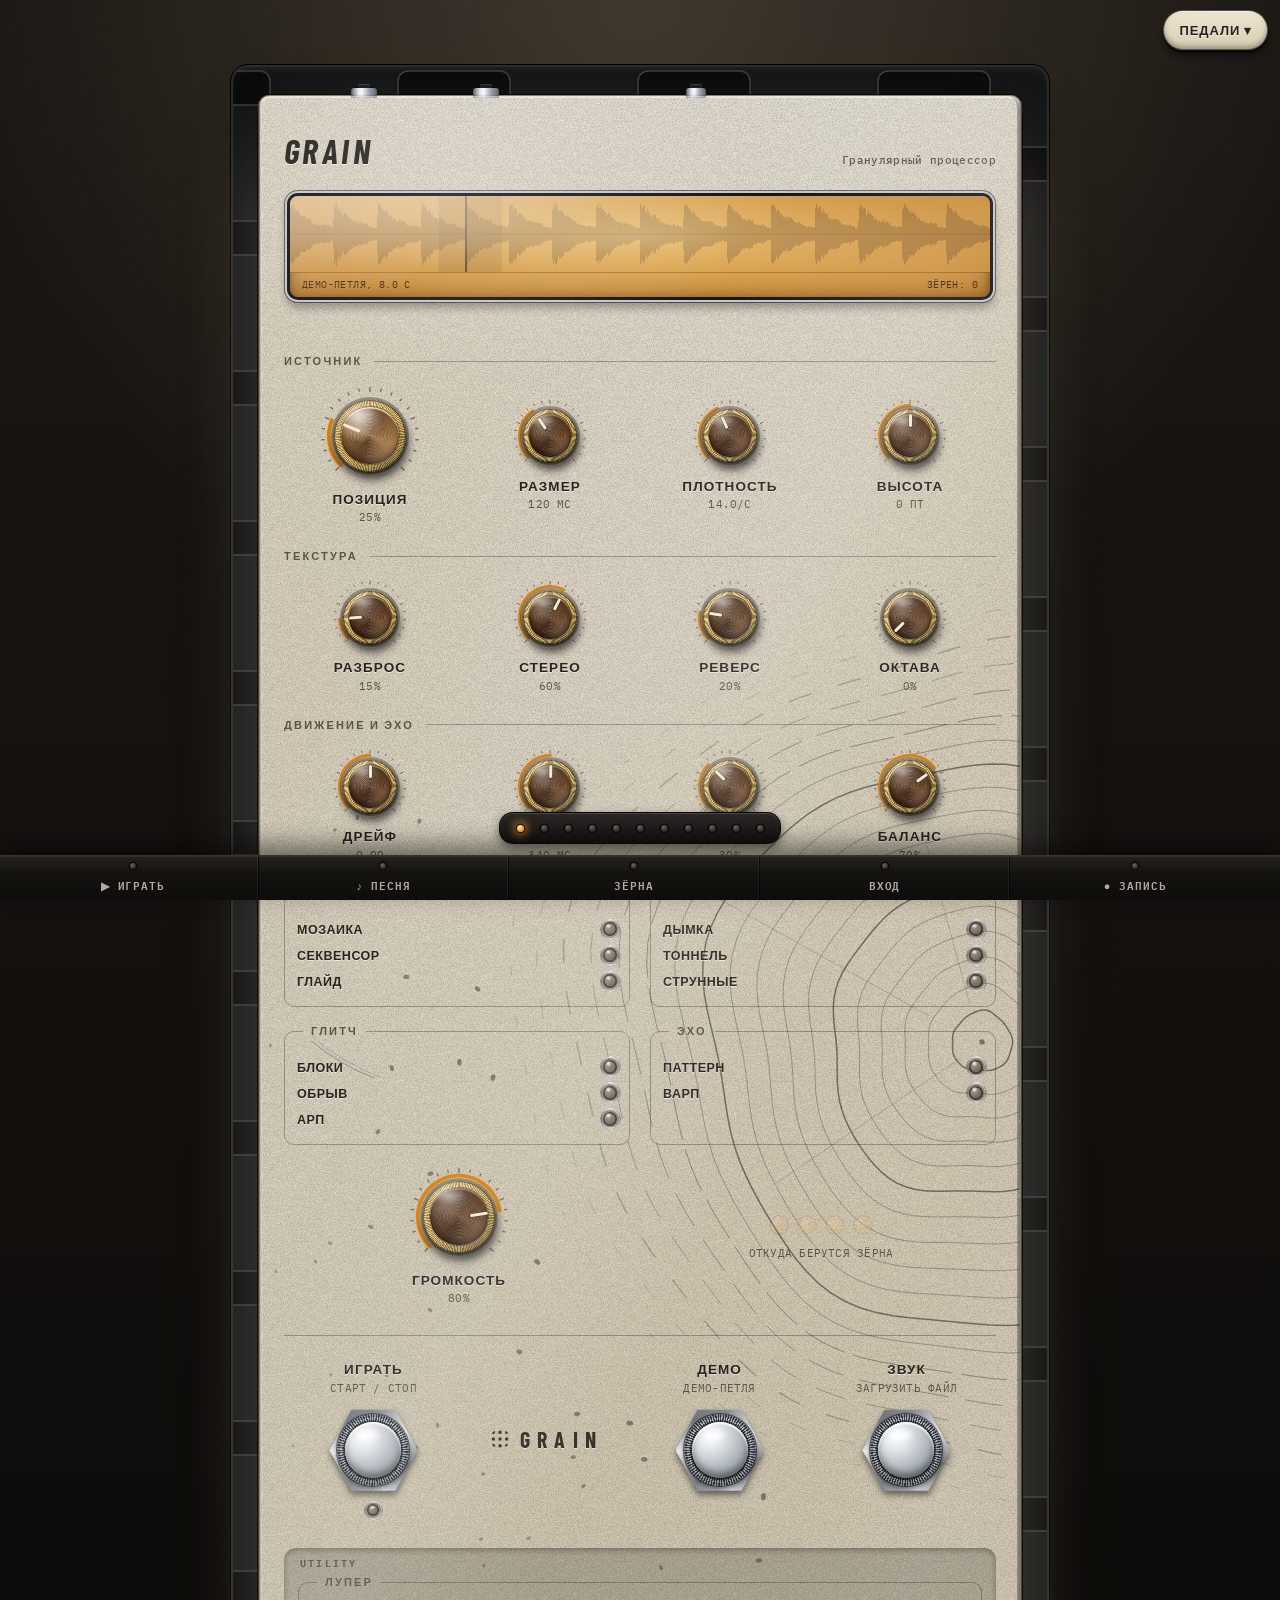
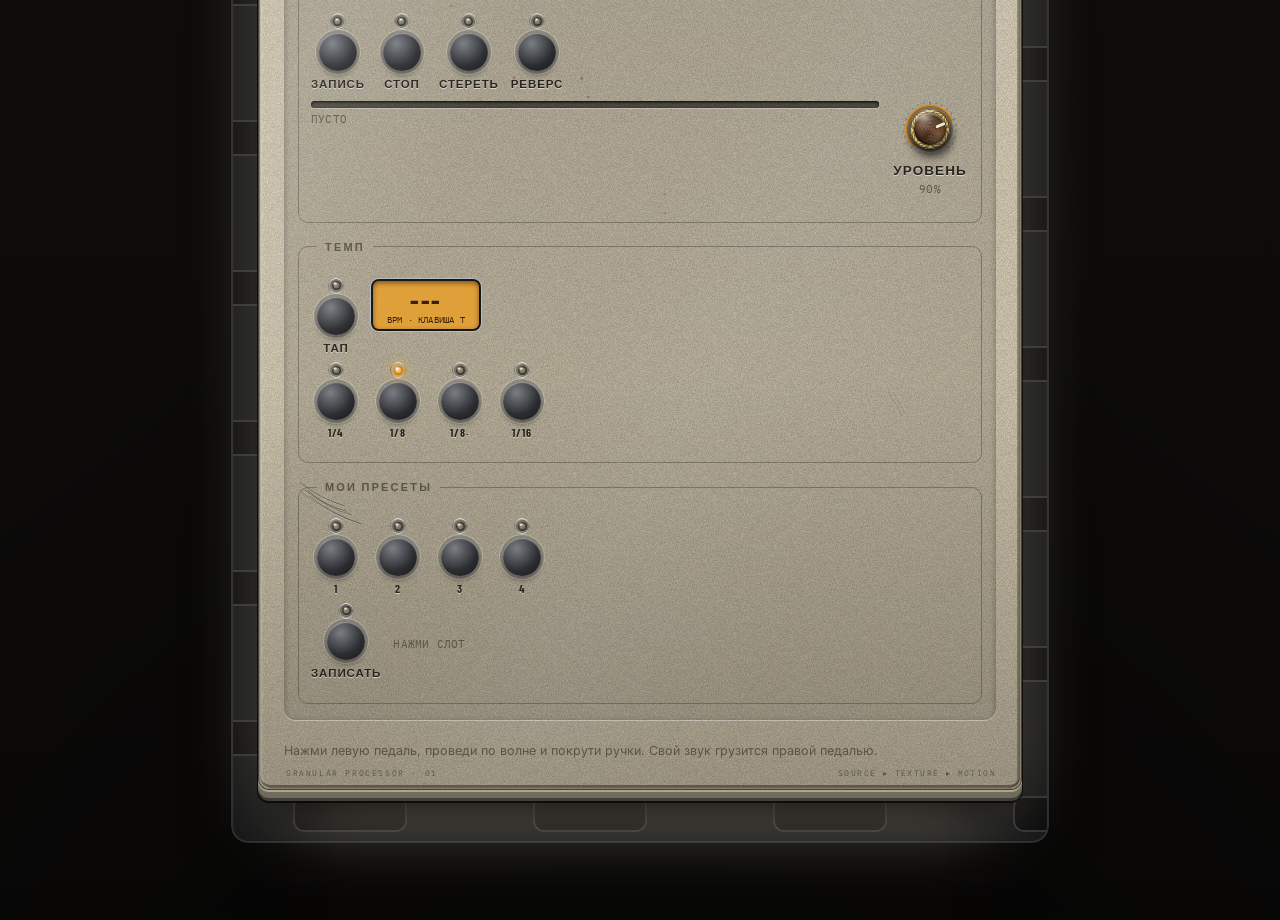
==== index.html @ 525656a1 "Add files via upload" ====
<!doctype html>
<html lang="ru">
<head>
<meta charset="utf-8">
<meta name="viewport" content="width=device-width, initial-scale=1, viewport-fit=cover">
<meta name="theme-color" content="#14110e">
<title>Grain Pedal</title>
<meta name="claude:viewport-fit-sides" content="cover">
<link rel="preconnect" href="https://fonts.googleapis.com">
<link rel="stylesheet" href="https://fonts.googleapis.com/css2?family=Barlow+Condensed:wght@600;700&family=IBM+Plex+Mono:wght@400;500&family=Inter:wght@400;500;600&family=VT323&display=swap">
<style>
/* ============ PEDAL KIT ============
   Adding a pedal later: (1) copy a <section class="pedal theme-..."> block, (2) pick or add a theme class below (7 variables),
   (3) describe its knobs as config arrays and call makeKnob(), (4) add its audio build function and put it in the signal chain.
   Shared parts that every pedal reuses: .pedal, .knob (+ .main), .led, .key (round push button), .fs (footswitch), .window (amber glass),
   .rowcap (printed caption with hairline), fieldset.grp (captioned group). Pedal-specific layout lives in .p1-* and .p2-* classes.
   Look: all knobs are one family (black matte, cream pointer); each pedal has one larger main knob with a brushed aluminium cap;
   one amber accent across the rack; captions are single hairlines, no boxes. */
:root {
  --bg: #cbc6b9;
  --fg: #1d1a15;
  --muted: #55503f;
  --focus: #b86a00;
  --dim: brightness(1);
  --screen: #dfa03a; --screen-ink: #3a2007; --grain: #7d260d;
  --lcd: #dfa03a; --lcd-ink: #3a2007;
  --led-on: #ffa726;
  --font-display: "Barlow Condensed", "Arial Narrow", Arial, sans-serif;
  --font-body: "Inter", system-ui, -apple-system, "Segoe UI", sans-serif;
  --font-mono: "IBM Plex Mono", ui-monospace, Menlo, Consolas, monospace;
}
@media (prefers-color-scheme: dark) {
  :root:not([data-theme="light"]) { --bg: #14110e; --fg: #efe9dc; --muted: #a39b8a; --focus: #ffb347; --dim: brightness(0.9); color-scheme: dark; }
}
:root[data-theme="dark"] { --bg: #14110e; --fg: #efe9dc; --muted: #a39b8a; --focus: #ffb347; --dim: brightness(0.9); color-scheme: dark; }

/* themes: enamel colour, print colour, edge, hairline, texture */
.theme-cream {
  --pd-a: #eee5d1; --pd-b: #d8cdb3; --pd-edge: #8a7f66; --pd-line: rgba(39,36,30,0.34);
  --pd-ink: #27241e; --pd-muted: #5a5444; --pd-ts: 0 1px 0 rgba(255,255,255,0.55);
  --tick: rgba(39,36,30,0.6); --arc: #e07f00; --led-off: #6d6554;
  --noise: url("data:image/svg+xml;utf8,<svg xmlns='http://www.w3.org/2000/svg' width='260' height='260'><filter id='n'><feTurbulence type='fractalNoise' baseFrequency='1.1' numOctaves='2' stitchTiles='stitch'/><feColorMatrix values='0 0 0 0 0.25  0 0 0 0 0.2  0 0 0 0 0.1  0 0 0 0.12 0'/></filter><rect width='100%' height='100%' filter='url(%23n)'/></svg>");
  --pd-shadow: inset 0 1px 0 rgba(255,255,255,0.8), inset 0 -4px 0 rgba(90,70,30,0.2);
}
.theme-graphite {
  --pd-a: #36383c; --pd-b: #1f2023; --pd-edge: #09090a; --pd-line: rgba(236,228,208,0.3);
  --pd-ink: #ece4d0; --pd-muted: #aaa38f; --pd-ts: 0 1px 0 rgba(0,0,0,0.55);
  --tick: rgba(236,228,208,0.55); --arc: #ffb02e; --led-off: #4a4b4f;
  --noise: url("data:image/svg+xml;utf8,<svg xmlns='http://www.w3.org/2000/svg' width='260' height='260'><filter id='n'><feTurbulence type='fractalNoise' baseFrequency='1.1' numOctaves='2' stitchTiles='stitch'/><feColorMatrix values='0 0 0 0 1  0 0 0 0 1  0 0 0 0 1  0 0 0 0.07 0'/></filter><rect width='100%' height='100%' filter='url(%23n)'/></svg>");
  --pd-shadow: inset 0 1px 0 rgba(255,255,255,0.16), inset 0 -4px 0 rgba(0,0,0,0.4);
}

.theme-gate {
  --pd-a: #8f2c23; --pd-b: #5a1410; --pd-edge: #260704; --pd-line: rgba(255,226,210,0.32);
  --pd-ink: #ffe9dc; --pd-muted: #e8bba9; --pd-ts: 0 1px 0 rgba(0,0,0,0.5); --pd-active: #ffd48a;
  --tick: rgba(255,226,210,0.55); --arc: #ffb02e; --led-off: #4a1a15;
  --noise: url("data:image/svg+xml;utf8,<svg xmlns='http://www.w3.org/2000/svg' width='260' height='260'><filter id='n'><feTurbulence type='fractalNoise' baseFrequency='1.1' numOctaves='2' stitchTiles='stitch'/><feColorMatrix values='0 0 0 0 1  0 0 0 0 1  0 0 0 0 1  0 0 0 0.07 0'/></filter><rect width='100%' height='100%' filter='url(%23n)'/></svg>");
  --pd-shadow: inset 0 1px 0 rgba(255,255,255,0.22), inset 0 -4px 0 rgba(0,0,0,0.42);
}
.bp-gate .knobs { grid-template-columns: repeat(3, minmax(0, 1fr)); margin-top: 128px; }

.theme-mint {
  --pd-a: #93ddcc; --pd-b: #55baa8; --pd-edge: #2b7366; --pd-line: rgba(10,46,40,0.34);
  --pd-ink: #0c2d28; --pd-muted: #1c5148; --pd-ts: 0 1px 0 rgba(255,255,255,0.4); --pd-active: #0c2d28;
  --tick: rgba(12,45,40,0.6); --arc: #e07f00; --led-off: #2d6258;
  --noise: url("data:image/svg+xml;utf8,<svg xmlns='http://www.w3.org/2000/svg' width='260' height='260'><filter id='n'><feTurbulence type='fractalNoise' baseFrequency='1.1' numOctaves='2' stitchTiles='stitch'/><feColorMatrix values='0 0 0 0 0.05  0 0 0 0 0.2  0 0 0 0 0.17  0 0 0 0.12 0'/></filter><rect width='100%' height='100%' filter='url(%23n)'/></svg>");
  --pd-shadow: inset 0 1px 0 rgba(255,255,255,0.65), inset 0 -4px 0 rgba(10,70,58,0.28);
}

.theme-cosmic {
  --pd-a: #2b3195; --pd-b: #0e1450; --pd-edge: #050829; --pd-line: rgba(190,205,255,0.32);
  --pd-ink: #e9eeff; --pd-muted: #aab8f0; --pd-ts: 0 1px 0 rgba(0,0,0,0.5); --pd-active: #ffd48a;
  --tick: rgba(200,212,255,0.55); --arc: #ffb02e; --led-off: #1a2262;
  --noise: url("data:image/svg+xml;utf8,<svg xmlns='http://www.w3.org/2000/svg' width='320' height='320'><filter id='s'><feTurbulence type='fractalNoise' baseFrequency='0.75' numOctaves='1' seed='4'/><feColorMatrix values='0 0 0 0 1  0 0 0 0 1  0 0 0 0 1  16 0 0 0 -12.6'/></filter><rect width='100%' height='100%' filter='url(%23s)'/></svg>"), url("data:image/svg+xml;utf8,<svg xmlns='http://www.w3.org/2000/svg' width='260' height='260'><filter id='n'><feTurbulence type='fractalNoise' baseFrequency='1.1' numOctaves='2' stitchTiles='stitch'/><feColorMatrix values='0 0 0 0 1  0 0 0 0 1  0 0 0 0 1  0 0 0 0.06 0'/></filter><rect width='100%' height='100%' filter='url(%23n)'/></svg>"), radial-gradient(ellipse at 82% 12%, rgba(130,100,255,0.34), rgba(130,100,255,0) 55%), radial-gradient(ellipse at 10% 90%, rgba(40,120,255,0.22), rgba(40,120,255,0) 50%);
  --pd-shadow: inset 0 1px 0 rgba(255,255,255,0.2), inset 0 -4px 0 rgba(0,0,0,0.4);
}

* { box-sizing: border-box; }
html { -webkit-text-size-adjust: 100%; }
body { margin: 0; }
.dock { position: fixed; left: 0; right: 0; bottom: 0; z-index: 30; display: flex; align-items: center; gap: 8px; padding: 8px max(12px, env(safe-area-inset-right, 0px)) calc(8px + env(safe-area-inset-bottom, 0px)) max(12px, env(safe-area-inset-left, 0px)); background: rgba(20,17,14,0.94); border-top: 1px solid rgba(239,233,220,0.18); backdrop-filter: blur(8px); -webkit-backdrop-filter: blur(8px); }
.dock button { flex: 1; min-height: 46px; min-width: 0; border-radius: 10px; border: 1px solid rgba(239,233,220,0.28); background: #2a2520; color: #efe9dc; font: 600 12px var(--font-body); cursor: pointer; }
.dock button.on { background: #ffa726; border-color: #ffa726; color: #2a1600; }
.dock button#dkRec.on { background: #d9412b; border-color: #d9412b; color: #fff; }
.dock button:focus-visible, .dock a:focus-visible { outline: 3px solid var(--focus); outline-offset: 2px; }
.dock .dkinfo { flex: none; max-width: 30%; font: 500 11px var(--font-mono); color: #a39b8a; }
.dock .dkinfo a { color: #ffb347; }
html { -webkit-text-size-adjust: 100%; }
body { margin: 0; }
body {
  background: var(--bg); color: var(--fg);
  font-family: var(--font-body); font-size: 15px; line-height: 1.5;
  padding-block: 64px 116px;
  padding-left: max(16px, env(safe-area-inset-left, 0px));
  padding-right: max(16px, env(safe-area-inset-right, 0px));
}
.wrap { max-width: 960px; margin: 0 auto; display: grid; grid-template-columns: minmax(0, 1fr); gap: 44px; }
header h1 { font-family: var(--font-display); font-weight: 700; font-size: 32px; letter-spacing: 0.06em; text-transform: uppercase; margin: 0 0 4px; }
header p { margin: 0; color: var(--muted); max-width: 64ch; }

/* ---------- enclosure ---------- */
.pedal {
  --rule: var(--pd-line);
  border-radius: 18px; padding: 40px 44px 32px; position: relative; filter: var(--dim); min-width: 0;
  color: var(--pd-ink);
  background: var(--noise), linear-gradient(var(--pd-a), var(--pd-b));
  border: 1px solid var(--pd-edge);
  box-shadow: var(--pd-shadow), 0 26px 32px -22px rgba(0,0,0,0.6), 0 2px 5px rgba(0,0,0,0.3);
}
.name { font-family: var(--font-display); font-weight: 700; text-transform: uppercase; letter-spacing: 0.08em; font-size: 13.5px; line-height: 1.1; display: block; text-shadow: var(--pd-ts); }
.sub { display: block; font-family: var(--font-mono); font-weight: 400; font-size: 11px; letter-spacing: 0.02em; text-transform: uppercase; font-variant-numeric: tabular-nums; margin-top: 3px; min-height: 1.3em; color: var(--pd-muted); }
.rowbox { margin-bottom: 26px; }
.rowcap, .advlab, .padlab { margin: 0 0 16px; font-family: var(--font-display); font-weight: 700; font-size: 12px; letter-spacing: 0.16em; text-transform: uppercase; display: flex; align-items: center; gap: 12px; color: var(--pd-muted); }
.rowcap::after, .advlab::after, .padlab::after { content: ""; flex: 1; height: 1px; background: var(--pd-line); }
.advlab { margin-top: 28px; }
.knobs { display: grid; grid-template-columns: repeat(4, minmax(0, 1fr)); gap: 22px 8px; align-items: center; }
.kw { text-align: center; min-width: 0; }
.kw .knob { margin-bottom: 6px; }
.jacks { position: absolute; top: -10px; left: 84px; right: 84px; display: flex; justify-content: space-between; pointer-events: none; }
.jacks i { width: 34px; height: 12px; border-radius: 3px 3px 0 0; background: linear-gradient(90deg, #5f656c, #eceff2 38%, #9aa0a7 62%, #565c63); box-shadow: 0 -1px 2px rgba(0,0,0,0.4); }

/* ---------- knobs: one family ---------- */
.knob { --ks: 74px; width: var(--ks); height: var(--ks); position: relative; margin: 0 auto; cursor: ns-resize; touch-action: none; outline: none; -webkit-tap-highlight-color: transparent; user-select: none; border-radius: 50%; }
.kw.small .knob { --ks: 56px; }
.kw.big .knob { --ks: 100px; }
.kscale { position: absolute; inset: 0; width: 100%; height: 100%; pointer-events: none; overflow: visible; }
.kscale .tick { stroke: var(--tick); stroke-width: 1; }
.kscale .arc { fill: none; stroke: var(--arc); stroke-width: 3; stroke-linecap: round; }
.kbody { position: absolute; inset: 14%; border-radius: 50%; box-shadow: 0 6px 9px rgba(0,0,0,0.45), 0 1px 2px rgba(0,0,0,0.6); }
.kskirt { position: absolute; inset: 0; border-radius: 50%; background: repeating-conic-gradient(#0a0b0c 0 1.5deg, #373a3f 1.5deg 3deg); box-shadow: inset 0 0 0 1px rgba(0,0,0,0.6); }
.kskirt::after { content: ""; position: absolute; inset: 0; border-radius: 50%; background: linear-gradient(160deg, rgba(255,255,255,0.2), rgba(255,255,255,0) 45%, rgba(0,0,0,0.3)); }
.kcap { position: absolute; inset: 10%; border-radius: 50%; background: radial-gradient(circle at 34% 24%, rgba(255,255,255,0.2), rgba(255,255,255,0) 44%), conic-gradient(from 30deg, #25272b, #404348, #181a1d, #35383c, #141517, #3f4247, #1b1c1f, #25272b); box-shadow: inset 0 0 0 1px rgba(255,255,255,0.09), inset 0 -3px 5px rgba(0,0,0,0.55); }
.kind { position: absolute; inset: 0; pointer-events: none; }
.kind::before { content: ""; position: absolute; left: 50%; top: 21%; width: 3px; height: 18%; margin-left: -1.5px; border-radius: 2px; background: #f3ecda; box-shadow: 0 0 2px rgba(255,255,255,0.4); }
/* the main knob of a pedal (and the type selector): brushed aluminium cap */
.knob.main .kcap, .selknob .knob .kcap { background: radial-gradient(circle at 34% 24%, rgba(255,255,255,0.7), rgba(255,255,255,0) 44%), conic-gradient(from 30deg, #b9bdc2, #eef0f2, #9ea3a9, #e1e4e7, #8f949a, #eceef0, #a8adb3, #b9bdc2); box-shadow: inset 0 0 0 1px rgba(0,0,0,0.35), inset 0 -3px 4px rgba(0,0,0,0.3), inset 0 1px 1px rgba(255,255,255,0.7); }
.knob.main .kind::before, .selknob .knob .kind::before { background: #17181a; box-shadow: none; }
.knob:focus-visible { outline: 2px solid var(--focus); outline-offset: 3px; }

/* ---------- footswitches, LEDs, round buttons ---------- */
.hexw { filter: drop-shadow(0 4px 3px rgba(0,0,0,0.5)); }
.hex { width: 88px; height: 88px; display: grid; place-items: center; clip-path: polygon(25% 4%, 75% 4%, 100% 50%, 75% 96%, 25% 96%, 0 50%); background: conic-gradient(from 10deg, #858b92, #e6e9ec, #6f757c, #d3d7db, #80868d, #e9ecef, #6f757c, #858b92); }
.fs { width: 56px; height: 56px; border-radius: 50%; border: 0; padding: 0; cursor: pointer; display: block; position: relative; background: radial-gradient(circle at 34% 28%, #ffffff 0, #dfe3e6 26%, #a3aab1 70%, #747b82 100%); box-shadow: inset 0 2px 2px rgba(255,255,255,0.95), inset 0 -4px 5px rgba(0,0,0,0.3), 0 0 0 2px rgba(0,0,0,0.35); }
.fs::after { content: ""; position: absolute; inset: -7px; border-radius: 50%; z-index: -1; background: repeating-conic-gradient(#4d5359 0 2.5deg, #a3a9af 2.5deg 5deg); box-shadow: 0 0 0 1px rgba(0,0,0,0.4); }
.fs:active { transform: translateY(1px) scale(0.985); box-shadow: inset 0 2px 4px rgba(0,0,0,0.3), 0 0 0 2px rgba(0,0,0,0.35); }
.fs:focus-visible, .filefs:focus-within .fs { outline: 3px solid var(--focus); outline-offset: 9px; }
.fswrap { display: grid; justify-items: center; gap: 10px; text-align: center; width: 140px; position: relative; z-index: 1; }
.fsrow { display: flex; justify-content: space-around; align-items: flex-end; gap: 8px; margin-top: 36px; padding-top: 26px; border-top: 1px solid var(--pd-line); position: relative; }
.filefs { position: relative; display: block; cursor: pointer; }
.filefs input { position: absolute; inset: 0; opacity: 0; cursor: pointer; width: 100%; height: 100%; }
.led { width: 12px; height: 12px; border-radius: 50%; display: inline-block; flex: none; background: radial-gradient(circle at 35% 30%, #a79d8a 0, var(--led-off) 62%); box-shadow: inset 0 0 0 1.5px rgba(0,0,0,0.5), 0 1px 0 rgba(255,255,255,0.2); }
.led.on, .key[aria-pressed="true"] .led, .key[aria-checked="true"] .led { background: radial-gradient(circle at 35% 30%, #fff6e0 0, var(--led-on) 48%); box-shadow: inset 0 0 0 1.5px rgba(0,0,0,0.25), 0 0 10px 2px var(--led-on); }
.led.on.red { background: radial-gradient(circle at 35% 30%, #ffe0da 0, #ff4a3a 48%); box-shadow: inset 0 0 0 1.5px rgba(0,0,0,0.25), 0 0 10px 2px #ff4a3a; }
.led.on.green { background: radial-gradient(circle at 35% 30%, #e6ffe9 0, #46e06a 48%); box-shadow: inset 0 0 0 1.5px rgba(0,0,0,0.25), 0 0 10px 2px #46e06a; }
.mark { font-family: var(--font-display); font-weight: 700; font-size: 22px; letter-spacing: 0.32em; text-transform: uppercase; align-self: center; display: flex; gap: 10px; align-items: center; z-index: 1; opacity: 0.92; text-shadow: var(--pd-ts); }
.mark i { width: 20px; height: 20px; border-radius: 50%; background: radial-gradient(circle, currentColor 1.5px, transparent 2px) 0 0 / 6.7px 6.7px; }
.key { display: inline-flex; flex-direction: column; align-items: center; justify-content: flex-start; gap: 7px; min-width: 50px; padding: 0; border: 0; background: none; cursor: pointer; color: inherit; font: 700 11.5px var(--font-display); letter-spacing: 0.08em; text-transform: uppercase; text-align: center; line-height: 1; text-shadow: var(--pd-ts); }
.key .led { order: -1; width: 9px; height: 9px; }
.key::before { content: ""; width: 38px; height: 38px; border-radius: 50%; background: radial-gradient(circle at 36% 28%, #7a7d83, #2b2d31 60%, #151618); box-shadow: inset 0 1px 1px rgba(255,255,255,0.4), 0 0 0 3px rgba(0,0,0,0.25), 0 0 0 4px rgba(255,255,255,0.22), 0 4px 5px rgba(0,0,0,0.45); }
.key:active::before { transform: translateY(1px); box-shadow: inset 0 1px 1px rgba(255,255,255,0.3), 0 0 0 3px rgba(0,0,0,0.25), 0 0 0 4px rgba(255,255,255,0.22), 0 1px 2px rgba(0,0,0,0.5); }
.key:focus-visible { outline: 2px solid var(--focus); outline-offset: 4px; border-radius: 6px; }
.key.saved .led { background: radial-gradient(circle at 35% 30%, #fff6e0 0, #b9741a 55%); }
/* captioned group: a single hairline with the caption set into it */
fieldset.grp { margin: 0; border: 0; border-top: 1px solid var(--pd-line); padding: 6px 0 8px; min-width: 0; }
fieldset.grp legend { font-family: var(--font-display); font-weight: 700; font-size: 12px; letter-spacing: 0.16em; text-transform: uppercase; padding: 0 10px 0 0; color: var(--pd-muted); }
/* amber glass window */
.window { background: var(--screen); border-radius: 8px; box-shadow: inset 0 2px 7px rgba(70,25,0,0.6), 0 0 0 3px #15161a, 0 0 0 5px #b9bdc3, 0 0 0 6px rgba(0,0,0,0.45), 0 6px 8px 4px rgba(0,0,0,0.28); overflow: hidden; position: relative; margin: 6px; }
.window::after { content: ""; position: absolute; inset: 0; pointer-events: none; background: radial-gradient(ellipse at 50% 40%, rgba(255,244,210,0.4), rgba(120,50,0,0.28) 95%); }

/* ---------- unit 1: Grain (cream) ---------- */
.p1-grid { display: grid; grid-template-columns: minmax(0, 1fr) 272px; gap: 44px; }
.screen { margin-bottom: 34px; }
canvas.wave { display: block; width: 100%; height: 76px; touch-action: none; cursor: crosshair; }
.screen-foot { display: flex; justify-content: space-between; gap: 12px; padding: 4px 12px 5px; border-top: 1px solid rgba(58,32,7,0.3); font-family: var(--font-mono); font-size: 10px; letter-spacing: 0.04em; text-transform: uppercase; color: var(--screen-ink); font-variant-numeric: tabular-nums; position: relative; z-index: 1; }
.p1-right { display: grid; align-content: start; gap: 26px; }
.groups { display: grid; grid-template-columns: 1fr 1fr; gap: 16px 20px; }
.radio { display: flex; align-items: center; justify-content: space-between; gap: 8px; width: 100%; background: none; border: 0; padding: 5px 0; cursor: pointer; font: 600 12.5px var(--font-display); letter-spacing: 0.04em; text-transform: uppercase; color: inherit; text-align: left; flex-direction: row-reverse; min-width: 0; text-shadow: var(--pd-ts); }
.radio .led { width: 14px; height: 14px; }
.radio[aria-checked="true"] .led { background: radial-gradient(circle at 35% 30%, #fff6e0 0, var(--led-on) 48%); box-shadow: inset 0 0 0 1.5px rgba(0,0,0,0.25), 0 0 10px 2px var(--led-on); }
.radio:focus-visible { outline: 2px solid var(--focus); outline-offset: 2px; border-radius: 4px; }
.master-row { display: grid; grid-template-columns: 1fr 1fr; gap: 12px; align-items: center; }
.tiles { display: flex; gap: 12px; justify-content: center; padding: 6px 0; }
.tile { width: 16px; height: 16px; border-radius: 50%; background: radial-gradient(circle at 35% 30%, #fff3d0, #ffa726 55%); opacity: 0.16; box-shadow: 0 0 0 2px rgba(0,0,0,0.4), 0 0 12px #ffa726; }
.tiles-cap { text-align: center; margin-top: 6px; }
.status { margin-top: 22px; font-size: 12.5px; color: var(--pd-muted); min-height: 1.4em; }
.tools { display: grid; grid-template-columns: repeat(3, minmax(0, 1fr)); gap: 16px 28px; margin-top: 10px; }
.trow { display: flex; flex-wrap: wrap; gap: 14px 12px; align-items: flex-start; margin: 12px 0; }
.bar { height: 7px; border-radius: 4px; background: rgba(0,0,0,0.55); box-shadow: inset 0 1px 3px #000, 0 1px 0 rgba(255,255,255,0.3); overflow: hidden; }
.bar i { display: block; height: 100%; width: 0; background: linear-gradient(#ffd27a, #ffa726); }
.bpm { display: grid; gap: 2px; justify-items: center; padding: 6px 14px 5px; border-radius: 6px; background: var(--lcd); color: var(--lcd-ink); box-shadow: inset 0 2px 5px rgba(70,25,0,0.6), 0 0 0 2px #15161a, 0 0 0 3px #b9bdc3; font-family: var(--font-display); font-weight: 700; font-size: 26px; line-height: 1; letter-spacing: 0.06em; text-shadow: none; }
.bpm .sub { font-size: 9px; margin: 0; min-height: 0; color: var(--lcd-ink); }
#slotInfo { align-self: center; max-width: 96px; line-height: 1.3; }

/* ---------- unit 2: Tail (graphite) ---------- */
.p2 { padding-top: 46px; }
.p2-grid { display: grid; grid-template-columns: 360px minmax(0, 1fr); gap: 40px; align-items: start; }
.lcd { display: flex; gap: 12px; align-items: center; justify-content: space-between; padding: 9px 14px; min-height: 62px; color: var(--lcd-ink); }
.lcd-text { min-width: 0; position: relative; z-index: 1; }
.lcd .cap { font: 700 11px var(--font-display); letter-spacing: 0.16em; text-transform: uppercase; opacity: 0.75; white-space: nowrap; overflow: hidden; text-overflow: ellipsis; }
.lcd .val { font: 700 26px var(--font-display); letter-spacing: 0.06em; text-transform: uppercase; white-space: nowrap; overflow: hidden; line-height: 1.15; }
canvas.irc { width: 76px; height: 42px; flex: none; position: relative; z-index: 1; }
.padlab { margin: 32px 0 4px; }
.sel { position: relative; width: 360px; height: 292px; margin: 0 auto; }
.tp { position: absolute; display: flex; align-items: center; gap: 8px; background: none; border: 0; padding: 5px 0; cursor: pointer; color: var(--pd-ink); font: 700 12px var(--font-display); letter-spacing: 0.07em; text-transform: uppercase; white-space: nowrap; }
.tp.l { transform: translate(calc(-100% + 7px), -50%); }
.tp.r { transform: translate(-7px, -50%); }
.tp .led { width: 13px; height: 13px; }
.tp[aria-checked="true"] { color: var(--pd-active, #ffd48a); }
.tp[aria-checked="true"] .led { background: radial-gradient(circle at 35% 30%, #fff6e0 0, var(--led-on) 48%); box-shadow: inset 0 0 0 1.5px rgba(0,0,0,0.25), 0 0 10px 2px var(--led-on); }
.tp:focus-visible { outline: 2px solid #fff; outline-offset: 2px; border-radius: 4px; }
.selknob { position: absolute; left: 128px; top: 94px; width: 104px; height: 104px; border: 0; padding: 0; background: none; border-radius: 50%; cursor: pointer; }
.selknob .knob { --ks: 104px; cursor: pointer; }
.selknob .kind { transition: transform 0.16s ease-out; }
.selknob:focus-visible { outline: 3px solid #fff; outline-offset: 3px; }
.art { color: var(--pd-ink); opacity: 0.85; }
.art svg { display: block; width: 100%; height: auto; }
.art-grain { max-width: 236px; margin: 4px auto 0; }
.art-tail { margin-top: 22px; }
.knobs.six { grid-template-columns: repeat(6, minmax(0, 1fr)); gap: 12px 2px; }
.knobs.six .name { font-size: 12px; letter-spacing: 0.03em; }

/* ---------- narrow screens ---------- */
@media (max-width: 760px) {
  .pedal { padding: 30px 18px 24px; }
  .p2 { padding-top: 34px; }
  .p1-grid, .p2-grid, .tools { grid-template-columns: 1fr; gap: 26px; }
  .knob { --ks: 62px; }
  .kw.small .knob { --ks: 46px; }
  .kw.big .knob { --ks: 84px; }
  .knobs { gap: 16px 2px; }
  .knobs.six { grid-template-columns: repeat(3, minmax(0, 1fr)); }
  .fswrap { width: 96px; }
  .mark { display: none; }
  .hex { width: 74px; height: 74px; }
  .fs { width: 48px; height: 48px; }
  .jacks { left: 36px; right: 36px; }
  .sel { zoom: 0.86; }
  header h1 { font-size: 26px; }
}

/* ---------- extra themes ---------- */
.theme-tape {
  --pd-a: #3f7a5a; --pd-b: #1d4833; --pd-edge: #0b261a; --pd-line: rgba(236,244,225,0.34);
  --pd-ink: #eef3e0; --pd-muted: #bdd2bc; --pd-ts: 0 1px 0 rgba(0,0,0,0.5); --pd-active: #ffe29a;
  --tick: rgba(236,244,225,0.55); --arc: #ffb02e; --led-off: #1d4331;
  --noise: url("data:image/svg+xml;utf8,<svg xmlns='http://www.w3.org/2000/svg' width='260' height='260'><filter id='n'><feTurbulence type='fractalNoise' baseFrequency='1.1' numOctaves='2' stitchTiles='stitch'/><feColorMatrix values='0 0 0 0 1  0 0 0 0 1  0 0 0 0 1  0 0 0 0.07 0'/></filter><rect width='100%' height='100%' filter='url(%23n)'/></svg>");
  --pd-shadow: inset 0 1px 0 rgba(255,255,255,0.2), inset 0 -4px 0 rgba(0,0,0,0.35);
}
.theme-swirl {
  --pd-a: #e0916a; --pd-b: #bb633d; --pd-edge: #6b3016; --pd-line: rgba(43,20,9,0.36);
  --pd-ink: #2b1409; --pd-muted: #5a2c15; --pd-ts: 0 1px 0 rgba(255,255,255,0.35); --pd-active: #2b1409;
  --tick: rgba(43,20,9,0.6); --arc: #fff0c9; --led-off: #6b3016;
  --noise: url("data:image/svg+xml;utf8,<svg xmlns='http://www.w3.org/2000/svg' width='260' height='260'><filter id='n'><feTurbulence type='fractalNoise' baseFrequency='1.1' numOctaves='2' stitchTiles='stitch'/><feColorMatrix values='0 0 0 0 0.25  0 0 0 0 0.2  0 0 0 0 0.1  0 0 0 0.12 0'/></filter><rect width='100%' height='100%' filter='url(%23n)'/></svg>");
  --pd-shadow: inset 0 1px 0 rgba(255,255,255,0.5), inset 0 -4px 0 rgba(90,30,10,0.3);
}

/* ---------- signal chain ---------- */
header { order: -2; }
.chain { order: -1; min-width: 0; }
.chain-cap { margin: 0 0 12px; font: 500 11px var(--font-mono); letter-spacing: 0.04em; text-transform: uppercase; color: var(--muted); }
.rail { display: flex; flex-wrap: wrap; gap: 18px 14px; padding: 16px 16px 18px; border-radius: 14px; border: 1px solid #0a0a0b; background: linear-gradient(#26272a, #17181a); box-shadow: inset 0 2px 7px rgba(0,0,0,0.65), 0 1px 0 rgba(255,255,255,0.08); }
.cslot { position: relative; width: 112px; border-radius: 10px; display: grid; justify-items: center; gap: 9px; padding: 0 0 12px; overflow: hidden; color: var(--pd-ink); background: var(--noise), linear-gradient(var(--pd-a), var(--pd-b)); border: 1px solid var(--pd-edge); box-shadow: var(--pd-shadow), 0 7px 9px -3px rgba(0,0,0,0.6); transition: transform 0.15s, box-shadow 0.15s; }
.cslot.dragging { transform: translateY(-7px) scale(1.05); z-index: 3; box-shadow: var(--pd-shadow), 0 16px 18px -4px rgba(0,0,0,0.7); }
.cgrip { width: 100%; height: 24px; border: 0; padding: 0; display: flex; align-items: center; justify-content: space-between; padding: 0 10px; color: inherit; background: rgba(0,0,0,0.2); font: 700 12px var(--font-mono); cursor: grab; touch-action: none; }
.cgrip::after { content: ""; width: 30px; height: 6px; background: radial-gradient(circle, currentColor 1.2px, transparent 1.7px) 0 0 / 7.5px 6px; opacity: 0.75; }
.cgrip:focus-visible, .cfs:focus-visible { outline: 2px solid var(--focus); outline-offset: -2px; }
.cslot.fixed .cgrip { cursor: default; }
.cslot.fixed .cgrip::after { display: none; }
.cname { font: 700 17px/1 var(--font-display); letter-spacing: 0.1em; text-transform: uppercase; text-shadow: var(--pd-ts); }
.cfs { width: 36px; height: 36px; border-radius: 50%; border: 0; padding: 0; cursor: pointer; background: radial-gradient(circle at 34% 28%, #fff 0, #dfe3e6 26%, #a3aab1 70%, #747b82 100%); box-shadow: inset 0 2px 2px rgba(255,255,255,0.95), inset 0 -3px 4px rgba(0,0,0,0.3), 0 0 0 3px rgba(0,0,0,0.35), 0 0 0 4px #9aa0a7; margin: 3px 0; }
.cfs:active { transform: translateY(1px); }
.cslot .led { margin-top: 1px; }
.cslot .csub { font: 500 9.5px var(--font-mono); letter-spacing: 0.03em; text-transform: uppercase; opacity: 0.85; margin-top: -3px; }
.cend { align-self: center; font: 500 10px var(--font-mono); letter-spacing: 0.05em; text-transform: uppercase; color: #a9a89f; text-align: center; padding: 0 4px; }
.cend::before { content: ""; display: block; width: 34px; height: 12px; margin: 0 auto 6px; border-radius: 3px; background: linear-gradient(90deg, #5f656c, #eceff2 38%, #9aa0a7 62%, #565c63); }
.chain-note { margin: 10px 0 0; font-size: 12.5px; color: var(--muted); min-height: 1.4em; }

/* ---------- extra pedals ---------- */
.bp { padding: 36px 40px 30px; }
.bp-head { display: flex; align-items: baseline; justify-content: space-between; gap: 12px; flex-wrap: wrap; margin-bottom: 20px; }
.bp-title { margin: 0; font: 700 38px/1 var(--font-display); letter-spacing: 0.07em; text-transform: uppercase; text-shadow: var(--pd-ts); }
.bp-sub { margin: 0; font: 500 11px var(--font-mono); letter-spacing: 0.04em; text-transform: uppercase; color: var(--pd-muted); }
.bp-grid { display: grid; grid-template-columns: minmax(0, 0.85fr) minmax(0, 1.6fr); gap: 36px; align-items: center; }
.bp .art { max-width: 270px; margin: 0 auto 18px; }
.bp .knobs { grid-template-columns: repeat(3, minmax(0, 1fr)); }
.bp .fsrow { justify-content: center; }
.modes { margin: 0; }
@media (max-width: 760px) {
  .bp { padding: 30px 18px 24px; }
  .bp-grid { grid-template-columns: 1fr; gap: 22px; }
  .bp-title { font-size: 32px; }
  .rail { gap: 16px 10px; padding: 14px 10px 16px; justify-content: center; }
  .cslot { width: 104px; }
}

/* ---------- phone ---------- */
@media (max-width: 760px) {
  body { padding-block: 14px 40px; }
  .wrap { gap: 26px; }
  header h1 { margin: 0 0 12px; font-size: 24px; }
  header { margin: 0; }
  .chain-cap { font-size: 10px; margin-bottom: 8px; }
  .chain-note { font-size: 12px; }
  .cgrip { height: 34px; }
  .cfs { width: 40px; height: 40px; }
  .knobs .name { font-size: 11.5px; letter-spacing: 0.03em; }
  .knobs .sub { font-size: 9.5px; }
  .radio, .key { min-height: 40px; }
  .radio { display: flex; align-items: center; }
  .trow { gap: 12px 10px; }
  .fsrow { gap: 4px; }
  .fswrap .name { font-size: 12px; }
}
@media (max-width: 400px) {
  .pedal { padding-left: 14px; padding-right: 14px; }
  .knobs .name { font-size: 11px; letter-spacing: 0.01em; }
}

/* ---------- drawings that belong to the enclosure ---------- */
.bp > .bp-head, .bp > .bp-grid, .bp > .fsrow { position: relative; z-index: 1; }
.plate { position: absolute; inset: 0; z-index: 0; pointer-events: none; overflow: hidden; border-radius: inherit; color: var(--pd-ink); }
.plate svg { position: absolute; left: 0; top: 0; display: block; overflow: hidden; }
.bp-grid.nomode { grid-template-columns: minmax(0, 1fr); }
.bp-grid.nomode .knobs { grid-template-columns: repeat(6, minmax(0, 1fr)); }
.bp-grid { align-items: start; }
.modes .trow { flex-direction: column; align-items: flex-start; gap: 14px; }
.artsw { display: flex; flex-wrap: wrap; align-items: center; gap: 8px; margin-top: 12px; }
.artsw span { font: 500 11px var(--font-mono); letter-spacing: 0.04em; text-transform: uppercase; color: var(--muted); margin-right: 4px; }
.artsw button { font: 600 13px var(--font-body); padding: 8px 14px; min-height: 40px; border-radius: 999px; border: 1px solid var(--muted); background: transparent; color: var(--fg); cursor: pointer; }
.artsw button[aria-checked="true"] { background: var(--fg); color: var(--bg); border-color: var(--fg); }
.artsw button:focus-visible { outline: 2px solid var(--focus); outline-offset: 2px; }
@media (max-width: 760px) {
  .bp-grid.nomode .knobs { grid-template-columns: repeat(3, minmax(0, 1fr)); }
  .modes .trow { flex-direction: row; flex-wrap: wrap; }
}

/* ---------- each pedal has its own layout and knob caps ---------- */
.bp-grid { display: grid; gap: 22px 28px; align-items: center; }
.bp-grid .hero { display: flex; justify-content: center; align-items: flex-end; gap: 10px; }
.bp-grid .knobs { gap: 20px 6px; }
.lay-tape { grid-template-columns: auto minmax(0, 1fr); grid-template-areas: "hero stage" "knobs knobs"; }
.lay-tape .hero { grid-area: hero; padding: 4px 6px 0; }
.lay-tape .stage { grid-area: stage; min-height: 188px; align-self: stretch; }
.lay-tape .knobs { grid-area: knobs; grid-template-columns: repeat(5, minmax(0, 1fr)); margin-top: 6px; }
.lay-swirl { grid-template-columns: minmax(0, 0.7fr) minmax(0, 1.5fr); grid-template-areas: "modes hero" "knobs knobs"; }
.lay-swirl .modes { grid-area: modes; align-self: center; }
.lay-swirl .hero { grid-area: hero; padding-top: 26px; }
.lay-swirl .knobs { grid-area: knobs; grid-template-columns: repeat(4, minmax(0, 1fr)); margin-top: 8px; }
.lay-drive { grid-template-columns: auto minmax(0, 1fr); grid-template-areas: "hero knobs" "modes knobs"; gap: 18px 44px; }
.lay-drive .hero { grid-area: hero; padding: 30px 30px 6px; }
.lay-drive .modes { grid-area: modes; }
.lay-drive .knobs { grid-area: knobs; grid-template-columns: repeat(2, minmax(0, 1fr)); gap: 34px 10px; }
.lay-morph { grid-template-columns: minmax(0, 1fr); grid-template-areas: "modes" "knobs"; }
.lay-morph .modes { grid-area: modes; }
.lay-morph .modes .trow { flex-direction: row; justify-content: center; gap: 26px; }
.lay-morph .modes legend { text-align: center; }
.lay-morph .knobs { grid-area: knobs; max-width: 640px; margin: 0 auto; width: 100%; }
.knobs.orbit { grid-template-columns: 1fr 1.3fr 1fr; grid-template-rows: auto auto auto; gap: 0 4px; align-items: center; }
.orbit .kw:nth-child(1) { grid-area: 1 / 1; } .orbit .kw:nth-child(2) { grid-area: 1 / 3; }
.orbit .kw:nth-child(3) { grid-area: 2 / 2; padding: 4px 0 8px; } .orbit .kw:nth-child(4) { grid-area: 3 / 1; } .orbit .kw:nth-child(5) { grid-area: 3 / 3; }
.theme-tape .knob .kcap, .bp-tape .knob.main .kcap { background: radial-gradient(circle at 34% 24%, rgba(255,255,255,0.7), rgba(255,255,255,0) 44%), conic-gradient(from 30deg, #d9c58f, #f7edc9, #b49a5c, #efe2b4, #d9c58f 55%, #a88d52, #d9c58f); }
.bp-tape .kind::before { background: #2a1d08; box-shadow: none; }
@media (max-width: 760px) {
  .lay-tape { grid-template-columns: auto minmax(0, 1fr); gap: 16px 10px; }
  .lay-tape .stage { min-height: 160px; }
  .lay-tape .knobs { grid-template-columns: repeat(3, minmax(0, 1fr)); }
  .lay-swirl { grid-template-columns: minmax(0, 1fr); grid-template-areas: "modes" "hero" "knobs"; }
  .lay-swirl .hero { padding-top: 12px; }
  .lay-drive { grid-template-columns: minmax(0, 1fr); grid-template-areas: "hero" "modes" "knobs"; gap: 18px; }
  .lay-drive .hero { padding: 26px 10px 0; }
  .lay-drive .knobs { grid-template-columns: repeat(2, minmax(0, 1fr)); }
  .lay-morph .modes .trow { gap: 14px; }
}

/* ---------- real-pedal proportions: portrait enclosures on a board, toggle switch for modes ---------- */
.wrap { max-width: 1120px; grid-template-columns: repeat(auto-fit, minmax(min(100%, 340px), 1fr)); gap: 46px 30px; align-items: start; }
header, .chain, #ped-grain, #ped-reverb { grid-column: 1 / -1; }
#ped-grain, #ped-reverb { max-width: 960px; width: 100%; justify-self: center; }
.wrap .bp { max-width: 410px; width: 100%; justify-self: center; padding: 30px 26px 24px; }
.wrap .bp .jacks { left: -10px; right: -10px; top: 96px; align-items: flex-start; }
.wrap .bp .jacks i { width: 11px; height: 34px; border-radius: 3px 0 0 3px; background: linear-gradient(180deg, #5f656c, #eceff2 38%, #9aa0a7 62%, #565c63); box-shadow: -1px 0 2px rgba(0,0,0,0.4); }
.wrap .bp .jacks i:nth-child(2) { border-radius: 0 3px 3px 0; box-shadow: 1px 0 2px rgba(0,0,0,0.4); }
.wrap .bp .jacks i:nth-child(n+3) { display: none; }
.wrap .bp-head { margin-bottom: 14px; }
.wrap .bp-title { font-size: 34px; }
.wrap .bp .fsrow { margin-top: 18px; padding-top: 16px; }
.wrap .bp-grid { gap: 18px 12px; }
.wrap .lay-tape { grid-template-columns: minmax(0, 1fr); grid-template-areas: "stage" "knobs"; }
.wrap .lay-tape .stage { min-height: 172px; }
.wrap .lay-tape .knobs { grid-template-columns: repeat(3, minmax(0, 1fr)); gap: 22px 2px; margin-top: 6px; }
.wrap .lay-swirl { grid-template-columns: auto minmax(0, 1fr); grid-template-areas: "hero hero" "modes knobs"; }
.wrap .lay-swirl .hero { padding-top: 14px; }
.wrap .lay-swirl .knobs { grid-template-columns: repeat(2, minmax(0, 1fr)); gap: 14px 2px; }
.wrap .lay-drive { grid-template-columns: auto minmax(0, 1fr); grid-template-areas: "modes hero" "knobs knobs"; }
.wrap .lay-drive .hero { padding: 24px 18px 4px; justify-self: end; }
.wrap .lay-drive .knobs { grid-template-columns: repeat(4, minmax(0, 1fr)); gap: 20px 0; }
.wrap .lay-morph { grid-template-columns: minmax(0, 1fr); grid-template-areas: "modes" "knobs"; }
.wrap .bp .knobs .name { font-size: 12.5px; letter-spacing: 0.05em; }
.modes { padding: 4px 0 0; }
.tgl { display: flex; align-items: stretch; gap: 8px; margin: 6px 0 2px; }
.tgl-sw { position: relative; flex: none; width: 52px; height: 108px; border: 0; padding: 0; background: none; cursor: pointer; }
.tgl-sw::after { content: ""; position: absolute; left: 50%; top: 8px; bottom: 8px; width: 16px; margin-left: -8px; border-radius: 8px; background: rgba(0,0,0,0.3); box-shadow: inset 0 2px 4px rgba(0,0,0,0.65), 0 1px 0 rgba(255,255,255,0.25); }
.tgl-sw::before { content: ""; position: absolute; z-index: 1; left: 50%; top: 50%; width: 36px; height: 36px; margin: -18px 0 0 -18px; border-radius: 50%; background: conic-gradient(from 20deg, #8d9399, #eceff1, #7d838a, #dfe3e6, #8d9399); box-shadow: 0 0 0 2px rgba(0,0,0,0.45), 0 3px 6px rgba(0,0,0,0.55); }
.tgl .lev { position: absolute; z-index: 2; left: 50%; top: 50%; width: 13px; height: 38px; margin: -19px 0 0 -6.5px; border-radius: 7px; background: linear-gradient(90deg, #8a9097, #ffffff 42%, #868c93); box-shadow: 0 3px 5px rgba(0,0,0,0.55), inset 0 -3px 4px rgba(0,0,0,0.25); transform: translateY(var(--ty, 0px)) scaleY(var(--sy, 1)); transition: transform 0.15s; }
.tgl[data-m="0"] { --ty: -30px; } .tgl[data-m="1"] { --ty: 0px; --sy: 0.42; } .tgl[data-m="2"] { --ty: 30px; }
.tgl-sw:focus-visible { outline: 2px solid var(--focus); outline-offset: 2px; border-radius: 10px; }
.tgl-labels { display: flex; flex-direction: column; justify-content: space-between; padding: 4px 0; }
.tgl-labels button { position: relative; height: 34px; display: flex; align-items: center; padding: 0 0 0 16px; border: 0; background: none; color: inherit; font: 700 12.5px var(--font-display); letter-spacing: 0.08em; text-transform: uppercase; cursor: pointer; opacity: 0.68; text-align: left; }
.tgl-labels button::before { content: ""; position: absolute; left: 0; top: 50%; width: 8px; height: 8px; margin-top: -4px; border-radius: 50%; background: var(--led-off); box-shadow: inset 0 0 0 1px rgba(0,0,0,0.45); }
.tgl-labels button[aria-checked="true"] { opacity: 1; text-shadow: var(--pd-ts); }
.tgl-labels button[aria-checked="true"]::before { background: var(--led-on); box-shadow: 0 0 8px 1px var(--led-on); }
.tgl-labels button:focus-visible { outline: 2px solid var(--focus); outline-offset: 1px; }
@media (max-width: 480px) { .wrap .bp { padding: 26px 16px 22px; } .wrap .bp .jacks { left: -8px; right: -8px; } }

/* ---------- Drive: matte black powder coat, brushed, printed legends ---------- */
.bp-drive { --pd-a: #2b2c2f; --pd-b: #19191b; background: repeating-linear-gradient(0deg, rgba(255,255,255,0.032) 0 1px, transparent 1px 3px), var(--noise), linear-gradient(var(--pd-a), var(--pd-b)); }
.wrap .lay-drive { grid-template-columns: minmax(0, 1fr) minmax(0, 1.2fr) minmax(0, 1fr); grid-template-areas: none; gap: 30px 8px; padding-top: 36px; align-items: center; justify-items: center; }
.wrap .lay-drive .knobs { display: contents; }
.lay-drive .kw:nth-child(1) { grid-area: 1 / 1; } .lay-drive .kw:nth-child(2) { grid-area: 1 / 2; } .lay-drive .kw:nth-child(3) { grid-area: 1 / 3; }
.lay-drive .modes { grid-area: 2 / 1; justify-self: start; padding-left: 4px; }
.lay-drive .kw:nth-child(4) { grid-area: 2 / 2; } .lay-drive .kw:nth-child(5) { grid-area: 2 / 3; }
.lay-drive .modes legend { display: none; }
.tgl-labels button { font-size: 11.5px; }
/* ---------- realism: sheen, glints, glow, depth ---------- */
.pedal::before { content: ""; position: absolute; inset: 0; border-radius: inherit; pointer-events: none; z-index: 0;
  background: linear-gradient(112deg, rgba(255,255,255,0) 16%, rgba(255,255,255,0.13) 29%, rgba(255,255,255,0) 41%, rgba(255,255,255,0) 63%, rgba(255,255,255,0.07) 71%, rgba(255,255,255,0) 82%), radial-gradient(120% 60% at 50% -8%, rgba(255,255,255,0.2), rgba(255,255,255,0) 62%); }
.pedal::after { content: ""; position: absolute; inset: 0; border-radius: inherit; pointer-events: none; z-index: 0;
  box-shadow: inset 0 0 0 1px rgba(255,255,255,0.16), inset 0 14px 20px -12px rgba(255,255,255,0.3), inset 0 -18px 24px -14px rgba(0,0,0,0.38); }
.kbody { filter: drop-shadow(0 3px 2.5px rgba(0,0,0,0.32)); }
.kbody::after { content: ""; position: absolute; inset: 5%; border-radius: 50%; pointer-events: none;
  background: radial-gradient(ellipse 40% 20% at 32% 17%, rgba(255,255,255,0.5), rgba(255,255,255,0) 72%), radial-gradient(circle at 72% 88%, rgba(255,255,255,0.12), rgba(255,255,255,0) 42%); filter: blur(0.9px); }
.fs::before { content: ""; position: absolute; left: 17%; top: 9%; width: 48%; height: 28%; border-radius: 50%; pointer-events: none; z-index: 2;
  background: radial-gradient(ellipse, rgba(255,255,255,0.95), rgba(255,255,255,0) 72%); filter: blur(1px); }
.window::before { content: ""; position: absolute; inset: 0; border-radius: inherit; pointer-events: none; z-index: 2;
  background: linear-gradient(158deg, rgba(255,255,255,0.34), rgba(255,255,255,0) 36%), radial-gradient(ellipse at 18% 0%, rgba(255,255,255,0.28), rgba(255,255,255,0) 50%); }
.led { position: relative; }
.led.on::after { content: ""; position: absolute; inset: -9px; border-radius: 50%; pointer-events: none; background: radial-gradient(circle, rgba(255,167,38,0.6), rgba(255,167,38,0) 66%); filter: blur(4px); }
.led.on.red::after { background: radial-gradient(circle, rgba(255,74,58,0.6), rgba(255,74,58,0) 66%); }
.led.on.green::after { background: radial-gradient(circle, rgba(70,224,106,0.55), rgba(70,224,106,0) 66%); }
.jacks i { box-shadow: 0 -1px 2px rgba(0,0,0,0.4), inset 0 1px 0 rgba(255,255,255,0.7), 0 3px 4px rgba(0,0,0,0.35); }
/* ---------- pedalboard: perforated black board, pedals set on it ---------- */
.wrap { --fg: #efe9dc; --muted: #a39b8a; color: #efe9dc; padding: 30px 28px 36px; border-radius: 18px; border: 1px solid #000;
  background: #141516 url("data:image/svg+xml;utf8,<svg xmlns='http://www.w3.org/2000/svg' width='240' height='150'><g fill='%230a0a0b' stroke='%23393a3e' stroke-width='1.5'><rect x='14' y='18' width='112' height='34' rx='10'/><rect x='118' y='92' width='112' height='34' rx='10'/></g></svg>") 0 0 / 240px 150px;
  box-shadow: inset 0 0 0 2px #2a2b2e, inset 0 3px 8px rgba(255,255,255,0.07), 0 34px 50px -22px rgba(0,0,0,0.75); }
.pedal::after { background: radial-gradient(circle 5px at 14px 14px, #dfe2e5 0, #8d9298 55%, #44484d 75%, rgba(0,0,0,0) 82%), radial-gradient(circle 5px at calc(100% - 14px) 14px, #dfe2e5 0, #8d9298 55%, #44484d 75%, rgba(0,0,0,0) 82%), radial-gradient(circle 5px at 14px calc(100% - 14px), #dfe2e5 0, #8d9298 55%, #44484d 75%, rgba(0,0,0,0) 82%), radial-gradient(circle 5px at calc(100% - 14px) calc(100% - 14px), #dfe2e5 0, #8d9298 55%, #44484d 75%, rgba(0,0,0,0) 82%), repeating-linear-gradient(90deg, rgba(255,255,255,0.04) 0 1px, rgba(0,0,0,0.035) 1px 3px); }
@media (min-width: 900px) {
  .wrap { max-width: 1120px; grid-template-columns: repeat(2, minmax(0, 1fr)); gap: 52px 36px; }
  .wrap > :not(.bp) { grid-column: 1 / -1; }
}
@media (max-width: 600px) { .wrap { padding: 20px 10px 28px; gap: 38px; } }
/* ---------- no doodles, more hardware ---------- */
.pedal::before { background: url("data:image/svg+xml;utf8,<svg xmlns='http://www.w3.org/2000/svg' width='300' height='300'><filter id='s'><feTurbulence type='fractalNoise' baseFrequency='0.8' seed='9'/><feColorMatrix values='0 0 0 0 1  0 0 0 0 1  0 0 0 0 1  13 0 0 0 -10.9'/></filter><rect width='100%' height='100%' filter='url(%23s)'/></svg>"), linear-gradient(112deg, rgba(255,255,255,0) 16%, rgba(255,255,255,0.14) 29%, rgba(255,255,255,0) 41%, rgba(255,255,255,0) 63%, rgba(255,255,255,0.08) 71%, rgba(255,255,255,0) 82%), radial-gradient(120% 60% at 50% -8%, rgba(255,255,255,0.22), rgba(255,255,255,0) 62%); }
.knob.dark .kskirt { background: repeating-conic-gradient(#3a3d42 0 2.4deg, #101113 2.4deg 4.8deg); }
.knob.light .kskirt { background: repeating-conic-gradient(#e4e7ea 0 2.4deg, #8f959b 2.4deg 4.8deg); }
.knob.dark .kcap { box-shadow: inset 0 1px 1px rgba(255,255,255,0.35), inset 0 -2px 3px rgba(0,0,0,0.6), 0 0 0 1px rgba(0,0,0,0.7); }
.led::before { content: ""; position: absolute; inset: -3.5px; border-radius: 50%; pointer-events: none;
  background: conic-gradient(#e9ecef, #7d838a, #d9dde1, #6a7077, #e9ecef); -webkit-mask: radial-gradient(circle, transparent 58%, #000 62%); mask: radial-gradient(circle, transparent 58%, #000 62%); box-shadow: 0 1px 2px rgba(0,0,0,0.5); }
.led::after { content: ""; position: absolute; left: 22%; top: 14%; width: 38%; height: 30%; border-radius: 50%; background: radial-gradient(ellipse, rgba(255,255,255,0.85), rgba(255,255,255,0)); pointer-events: none; }
.led.on::after { inset: -9px; left: auto; top: auto; width: auto; height: auto; background: radial-gradient(circle, rgba(255,167,38,0.6), rgba(255,167,38,0) 66%); }
.hex { box-shadow: 0 0 0 1px rgba(0,0,0,0.4); }
.fs { box-shadow: inset 0 -3px 5px rgba(0,0,0,0.28), inset 0 2px 2px rgba(255,255,255,0.7), 0 2px 3px rgba(0,0,0,0.5); }
.window { box-shadow: inset 0 2px 7px rgba(70,25,0,0.6), inset 0 0 22px rgba(0,0,0,0.35), 0 0 0 3px #15161a, 0 0 0 5px #c4c8ce, 0 0 0 6px rgba(0,0,0,0.5), 0 7px 9px 4px rgba(0,0,0,0.3); }
/* ---------- style from the reference photo ---------- */
.theme-silver {
  --pd-a: #e6e8ea; --pd-b: #c2c6cb; --pd-edge: #7b8088; --pd-line: rgba(30,34,40,0.4);
  --pd-ink: #1b1e22; --pd-muted: #474c54; --pd-ts: 0 1px 0 rgba(255,255,255,0.7);
  --tick: rgba(30,34,40,0.6); --arc: #e07f00; --led-off: #6a6f76;
  --noise: repeating-linear-gradient(90deg, rgba(255,255,255,0.3) 0 1px, rgba(0,0,0,0.05) 1px 3px);
  --pd-shadow: inset 0 1px 0 rgba(255,255,255,0.9), inset 0 -4px 0 rgba(60,66,72,0.3);
}
.theme-mint {
  --pd-a: #d3dd52; --pd-b: #a5b22b; --pd-edge: #5d6812; --pd-line: rgba(30,36,4,0.38);
  --pd-ink: #1c2104; --pd-muted: #3d4610; --pd-ts: 0 1px 0 rgba(255,255,255,0.4); --pd-active: #1c2104;
  --tick: rgba(28,33,4,0.6); --arc: #d96a00; --led-off: #4b5516;
  --pd-shadow: inset 0 1px 0 rgba(255,255,255,0.6), inset 0 -4px 0 rgba(70,80,10,0.3);
}
.theme-swirl {
  --pd-a: #f5ad3c; --pd-b: #e08a12; --pd-edge: #8a4e06; --pd-line: rgba(50,25,0,0.38);
  --pd-ink: #261300; --pd-muted: #5a3205; --pd-ts: 0 1px 0 rgba(255,236,190,0.5);
  --tick: rgba(38,19,0,0.6); --arc: #fff1c8; --led-off: #6a3a08;
}
.pedal { border-radius: 9px; }
.pedal::after { background: repeating-linear-gradient(90deg, rgba(255,255,255,0.04) 0 1px, rgba(0,0,0,0.035) 1px 3px); }
.bp-title { font-style: italic; letter-spacing: 0.1em; }
.bp-sub { text-transform: none; letter-spacing: 0.03em; font-style: normal; }
fieldset.grp { border: 1px solid var(--pd-line); border-radius: 10px; padding: 14px 12px 12px; margin: 0; min-width: 0; }
fieldset.grp > legend { margin-left: 8px; padding: 1px 9px; background: var(--pd-ink); color: var(--pd-a); border-radius: 4px; font-family: var(--font-display); font-weight: 700; font-size: 11px; letter-spacing: 0.14em; text-transform: uppercase; text-shadow: none; }
.rowbox { position: relative; border: 1px solid var(--pd-line); border-radius: 10px; padding: 24px 12px 14px; }
.rowbox > .rowcap { position: absolute; top: -10px; left: 14px; margin: 0; padding: 1px 9px; display: block; background: var(--pd-ink); color: var(--pd-a); border-radius: 4px; text-shadow: none; }
.rowbox > .rowcap::after, .advlab::after { display: none; }
.advlab { width: fit-content; margin: 30px 0 -11px 14px; padding: 1px 9px; position: relative; z-index: 1; display: block; background: var(--pd-ink); color: var(--pd-a); border-radius: 4px; text-shadow: none; }
.advlab + .knobs { border: 1px solid var(--pd-line); border-radius: 10px; padding: 24px 10px 12px; }
/* ---------- smooth enamel: no stripes, no grain ---------- */
.pedal { --noise: none; }
.theme-cosmic { --noise: radial-gradient(ellipse at 82% 12%, rgba(130,100,255,0.34), rgba(130,100,255,0) 55%), radial-gradient(ellipse at 10% 90%, rgba(40,120,255,0.22), rgba(40,120,255,0) 50%); }
.pedal::before { background: linear-gradient(112deg, rgba(255,255,255,0) 16%, rgba(255,255,255,0.14) 29%, rgba(255,255,255,0) 41%, rgba(255,255,255,0) 63%, rgba(255,255,255,0.08) 71%, rgba(255,255,255,0) 82%), radial-gradient(120% 60% at 50% -8%, rgba(255,255,255,0.22), rgba(255,255,255,0) 62%); }
.pedal::after { background: none; }
/* ---------- one pedal at a time: swipe, pager, pedal sheet ---------- */
header, .chain-cap { display: none; }
.pedal:not(.cur) { display: none; }
@media (min-width: 900px) { .wrap { max-width: 820px; grid-template-columns: minmax(0, 1fr); } }
@keyframes inr { from { transform: translateX(38px); opacity: 0; } to { transform: none; opacity: 1; } }
@keyframes inl { from { transform: translateX(-38px); opacity: 0; } to { transform: none; opacity: 1; } }
.pedal.inr { animation: inr 0.24s ease-out; }
.pedal.inl { animation: inl 0.24s ease-out; }
.dkped { position: fixed; z-index: 31; top: calc(10px + env(safe-area-inset-top, 0px)); right: max(12px, env(safe-area-inset-right, 0px)); min-height: 40px; padding: 0 15px; border-radius: 20px; border: 1px solid rgba(239,233,220,0.3); background: rgba(20,17,14,0.88); color: #efe9dc; font: 600 13px var(--font-body); cursor: pointer; backdrop-filter: blur(8px); -webkit-backdrop-filter: blur(8px); }
.dkped:focus-visible, .pager button:focus-visible { outline: 3px solid var(--focus); outline-offset: 2px; }
.chain { position: fixed; z-index: 28; left: 0; right: 0; margin-inline: auto; max-width: 860px; bottom: calc(66px + env(safe-area-inset-bottom, 0px)); max-height: min(72vh, 600px); overflow: auto; padding: 12px; border-radius: 16px 16px 0 0; background: rgba(20,17,14,0.97); border: 1px solid rgba(239,233,220,0.14); border-bottom: 0; box-shadow: 0 -20px 40px rgba(0,0,0,0.5); transform: translateY(108%); visibility: hidden; transition: transform 0.25s ease, visibility 0.25s; }
.chain.open { transform: none; visibility: visible; }
.cslot { cursor: pointer; }
.pager { position: fixed; z-index: 27; left: 0; right: 0; margin-inline: auto; width: fit-content; bottom: calc(70px + env(safe-area-inset-bottom, 0px)); display: flex; padding: 2px 6px; border-radius: 14px; background: rgba(20,17,14,0.72); backdrop-filter: blur(6px); -webkit-backdrop-filter: blur(6px); }
.pager button { width: 24px; height: 24px; padding: 0; border: 0; background: none; cursor: pointer; display: grid; place-items: center; }
.pager button::before { content: ""; width: 8px; height: 8px; border-radius: 50%; background: rgba(239,233,220,0.4); transition: all 0.2s; }
.pager button[aria-selected="true"]::before { width: 18px; border-radius: 5px; background: #ffa726; }
/* ---------- dock: raised enamel keys, tinted per pedal ---------- */
.dock { gap: 10px; padding-top: 10px; background: linear-gradient(rgba(0,0,0,0.35), rgba(0,0,0,0.6)), var(--pd-edge, #2a2c30); border-top: 1px solid rgba(255,255,255,0.22); box-shadow: inset 0 2px 6px rgba(0,0,0,0.55), 0 -12px 26px rgba(0,0,0,0.4); }
.dock button { position: relative; min-height: 52px; padding: 14px 2px 0; border-radius: 12px; border: 1px solid rgba(0,0,0,0.6); color: var(--pd-ink, #efe9dc); text-shadow: var(--pd-ts, none);
  font: 700 12.5px var(--font-display); letter-spacing: 0.07em; text-transform: uppercase; background: linear-gradient(var(--pd-a, #3a3d42), var(--pd-b, #1f2023));
  box-shadow: inset 0 1px 0 rgba(255,255,255,0.45), inset 0 -3px 5px rgba(0,0,0,0.28), 0 3px 0 rgba(0,0,0,0.5), 0 7px 9px rgba(0,0,0,0.38); transition: transform 0.06s, box-shadow 0.06s; }
.dock button::after { content: ""; position: absolute; inset: 1px 1px 45% 1px; border-radius: 11px 11px 40% 40%; pointer-events: none; background: linear-gradient(rgba(255,255,255,0.3), rgba(255,255,255,0)); }
.dock button::before { content: ""; position: absolute; top: 6px; left: 50%; width: 7px; height: 7px; margin-left: -3.5px; border-radius: 50%; background: radial-gradient(circle at 35% 30%, #a79d8a, var(--led-off, #4a4b4f) 65%); box-shadow: 0 0 0 1.5px rgba(0,0,0,0.5), 0 1px 0 rgba(255,255,255,0.35); }
.dock button:active, .dock button.on { transform: translateY(2px); box-shadow: inset 0 2px 6px rgba(0,0,0,0.5), 0 1px 0 rgba(0,0,0,0.5), 0 3px 4px rgba(0,0,0,0.3); }
.dock button.on { background: linear-gradient(var(--pd-b, #1f2023), var(--pd-a, #3a3d42)); color: var(--pd-ink, #efe9dc); border-color: rgba(0,0,0,0.6); }
.dock button.on::before { background: radial-gradient(circle at 35% 30%, #fff3d6, #ffa726 55%); box-shadow: 0 0 0 1.5px rgba(0,0,0,0.4), 0 0 9px 3px rgba(255,167,38,0.75); }
.dock button#dkRec.on { background: linear-gradient(var(--pd-b, #1f2023), var(--pd-a, #3a3d42)); color: var(--pd-ink, #efe9dc); border-color: rgba(0,0,0,0.6); }
.dock button#dkRec.on::before { background: radial-gradient(circle at 35% 30%, #ffe0da, #ff4a3a 55%); box-shadow: 0 0 0 1.5px rgba(0,0,0,0.4), 0 0 9px 3px rgba(255,74,58,0.8); }
.dock .dkinfo { color: #f3ede0; opacity: 0.85; }
.dock .dkinfo a { color: #fff3d6; }
.dkped { border: 1px solid rgba(0,0,0,0.6); color: var(--pd-ink, #efe9dc); text-shadow: var(--pd-ts, none); background: linear-gradient(var(--pd-a, #3a3d42), var(--pd-b, #1f2023)); font: 700 13px var(--font-display); letter-spacing: 0.07em; text-transform: uppercase;
  box-shadow: inset 0 1px 0 rgba(255,255,255,0.45), inset 0 -3px 5px rgba(0,0,0,0.28), 0 3px 0 rgba(0,0,0,0.5), 0 7px 9px rgba(0,0,0,0.38); }
.dkped:active { transform: translateY(2px); box-shadow: inset 0 2px 6px rgba(0,0,0,0.5), 0 1px 0 rgba(0,0,0,0.5); }
body { padding-bottom: 132px; }
.chain { bottom: calc(80px + env(safe-area-inset-bottom, 0px)); }
.pager { bottom: calc(86px + env(safe-area-inset-bottom, 0px)); }

/* ---------- indicators ---------- */
.bp > .ind { position: relative; z-index: 1; display: flex; flex-wrap: wrap; align-items: center; gap: 8px 20px; margin: 0 0 14px; padding: 8px 14px; border-radius: 10px; background: rgba(0,0,0,0.3); box-shadow: inset 0 1px 4px rgba(0,0,0,0.6), 0 1px 0 rgba(255,255,255,0.14); }
.ind .im { display: inline-flex; align-items: center; gap: 8px; }
.ind b { font: 500 9px var(--font-mono); letter-spacing: 0.15em; color: var(--pd-ink); opacity: 0.8; }
.lad { display: inline-flex; gap: 3px; }
.lad i { width: 7px; height: 14px; border-radius: 2px; background: rgba(0,0,0,0.5); box-shadow: inset 0 1px 1px rgba(0,0,0,0.7), 0 1px 0 rgba(255,255,255,0.12); }
.lad i.on { background: #46e06a; box-shadow: 0 0 6px 1px rgba(70,224,106,0.75), inset 0 1px 0 rgba(255,255,255,0.6); }
.lad i:nth-child(n+6).on { background: #ffb02e; box-shadow: 0 0 6px 1px rgba(255,176,46,0.75), inset 0 1px 0 rgba(255,255,255,0.6); }
.lad i:nth-child(8).on { background: #ff4a3a; box-shadow: 0 0 6px 1px rgba(255,74,58,0.8), inset 0 1px 0 rgba(255,255,255,0.6); }
.lad i.thr { outline: 1.5px solid rgba(255,255,255,0.8); outline-offset: 1.5px; }
.pl.on.blink { animation: plBlink var(--per, 1s) infinite; }
@keyframes plBlink { 0% { opacity: 1; } 14% { opacity: 0.16; } 100% { opacity: 0.16; } }
.bp-gate .ind { margin-top: 118px; }
.bp-gate .knobs { margin-top: 0; }
.wrap .lay-gate { grid-template-columns: minmax(0, 1fr); }
/* ---------- gloss ---------- */
.sheen { position: absolute; inset: 0; border-radius: inherit; pointer-events: none; z-index: 6; mix-blend-mode: soft-light;
  background: radial-gradient(520px 380px at var(--gx, 28%) var(--gy, 6%), rgba(255,255,255,0.6), rgba(255,255,255,0) 64%), linear-gradient(115deg, rgba(255,255,255,0) 26%, rgba(255,255,255,0.26) var(--gs, 40%), rgba(255,255,255,0) calc(var(--gs, 40%) + 14%));
  box-shadow: inset 0 0 0 1px rgba(255,255,255,0.14), inset 0 2px 0 rgba(255,255,255,0.45), inset 0 -3px 0 rgba(0,0,0,0.38), inset 3px 0 0 rgba(255,255,255,0.07), inset -3px 0 0 rgba(0,0,0,0.25); }
.wrap { background-position: 50% 50%; }

/* ---------- static gloss, cheaper to draw ---------- */
.sheen { mix-blend-mode: normal; background: radial-gradient(460px 320px at 26% 4%, rgba(255,255,255,0.15), rgba(255,255,255,0) 66%), linear-gradient(115deg, rgba(255,255,255,0) 30%, rgba(255,255,255,0.1) 42%, rgba(255,255,255,0) 54%); }
/* ---------- quiet dock: flat bar, text keys, one dot ---------- */
.dock { gap: 0; padding: 0 max(8px, env(safe-area-inset-right, 0px)) env(safe-area-inset-bottom, 0px) max(8px, env(safe-area-inset-left, 0px)); background: #121212; border-top: 1px solid rgba(255,255,255,0.1); box-shadow: none; backdrop-filter: none; -webkit-backdrop-filter: none; }
.dock button { min-height: 44px; padding: 12px 4px 0; border: 0; border-radius: 0; background: none; box-shadow: none; text-shadow: none; color: rgba(239,233,220,0.62); font: 600 11px var(--font-mono); letter-spacing: 0.08em; text-transform: uppercase; transition: color 0.12s; }
.dock button + button { border-left: 1px solid rgba(255,255,255,0.08); }
.dock button::after { display: none; }
.dock button::before { top: 8px; width: 4px; height: 4px; margin-left: -2px; background: rgba(255,255,255,0.25); box-shadow: none; }
.dock button:active { transform: none; background: rgba(255,255,255,0.06); box-shadow: none; }
.dock button.on, .dock button#dkRec.on { background: none; color: #fff; transform: none; box-shadow: none; border-color: rgba(255,255,255,0.08); }
.dock button.on::before { background: #ffa726; box-shadow: 0 0 6px 1px rgba(255,167,38,0.7); }
.dock button#dkRec.on::before { background: #ff4a3a; box-shadow: 0 0 6px 1px rgba(255,74,58,0.8); }
.dock .dkinfo { font-size: 10px; max-width: 24%; padding: 0 6px; }
body { padding-bottom: 76px; }
.chain { bottom: calc(50px + env(safe-area-inset-bottom, 0px)); }
.pager { bottom: calc(56px + env(safe-area-inset-bottom, 0px)); }

/* ---------- Comp, EQ, Scope, scenes ---------- */
.theme-comp { --pd-a: #dcb852; --pd-b: #a98220; --pd-edge: #4d3a08; --pd-line: rgba(29,21,3,0.38); --pd-ink: #1d1503; --pd-muted: #4a3809; --pd-ts: 0 1px 0 rgba(255,255,255,0.35); --pd-active: #1d1503; --tick: rgba(29,21,3,0.6); --arc: #fff2c7; --led-off: #5a4510; --noise: url("data:image/svg+xml;utf8,<svg xmlns='http://www.w3.org/2000/svg' width='260' height='260'><filter id='n'><feTurbulence type='fractalNoise' baseFrequency='1.1' numOctaves='2' stitchTiles='stitch'/><feColorMatrix values='0 0 0 0 0.25  0 0 0 0 0.2  0 0 0 0 0.1  0 0 0 0.12 0'/></filter><rect width='100%' height='100%' filter='url(%23n)'/></svg>"); --pd-shadow: inset 0 1px 0 rgba(255,255,255,0.5), inset 0 -4px 0 rgba(80,55,0,0.3); }
.theme-eq { --pd-a: #36526f; --pd-b: #1b2d43; --pd-edge: #0a1624; --pd-line: rgba(226,238,250,0.3); --pd-ink: #e6eff9; --pd-muted: #a9bdd2; --pd-ts: 0 1px 0 rgba(0,0,0,0.5); --pd-active: #ffd48a; --tick: rgba(226,238,250,0.55); --arc: #ffb02e; --led-off: #1c2e44; --noise: url("data:image/svg+xml;utf8,<svg xmlns='http://www.w3.org/2000/svg' width='260' height='260'><filter id='n'><feTurbulence type='fractalNoise' baseFrequency='1.1' numOctaves='2' stitchTiles='stitch'/><feColorMatrix values='0 0 0 0 1  0 0 0 0 1  0 0 0 0 1  0 0 0 0.07 0'/></filter><rect width='100%' height='100%' filter='url(%23n)'/></svg>"); --pd-shadow: inset 0 1px 0 rgba(255,255,255,0.22), inset 0 -4px 0 rgba(0,0,0,0.4); }
.wrap .lay-comp, .wrap .lay-eq { grid-template-columns: minmax(0, 1fr); grid-template-areas: "stage" "knobs"; }
.lay-comp .stage, .lay-eq .stage { grid-area: stage; }
.lay-comp .knobs, .lay-eq .knobs { grid-area: knobs; }
.wrap .lay-comp .knobs { grid-template-columns: repeat(6, minmax(0, 1fr)); gap: 22px 2px; }
.lay-comp .knobs .kw { grid-column: span 2; }
.lay-comp .knobs .kw:nth-child(4) { grid-column: 2 / span 2; } .lay-comp .knobs .kw:nth-child(5) { grid-column: 4 / span 2; }
.vu, .eqc { position: relative; border-radius: 12px; overflow: hidden; background: #0c0c0c; box-shadow: 0 0 0 3px #101010, 0 0 0 5px #b9bdc3, 0 0 0 6px rgba(0,0,0,0.5), inset 0 2px 8px rgba(0,0,0,0.6), 0 8px 12px -4px rgba(0,0,0,0.5); margin: 6px 6px 8px; }
.vu svg, .eqc svg { display: block; width: 100%; height: auto; }
.wrap .lay-eq .knobs.faders { display: flex; justify-content: space-between; gap: 2px; padding: 4px 0 0; }
.fd { display: flex; flex-direction: column; align-items: center; gap: 5px; width: 44px; min-width: 0; }
.ftrack { position: relative; width: 44px; height: 138px; cursor: pointer; touch-action: none; --n: 0.5; }
.ftrack::before { content: ""; position: absolute; left: 50%; top: 6px; bottom: 6px; width: 6px; margin-left: -3px; border-radius: 3px; background: #05080c; box-shadow: inset 0 1px 3px #000, 0 1px 0 rgba(255,255,255,0.2); }
.ftrack::after { content: ""; position: absolute; left: 0; right: 0; top: 11px; bottom: 11px; background: repeating-linear-gradient(to bottom, rgba(230,239,249,0.45) 0 1px, transparent 1px 12.5px) 0 0 / 5px 100% no-repeat, repeating-linear-gradient(to bottom, rgba(230,239,249,0.45) 0 1px, transparent 1px 12.5px) 100% 0 / 5px 100% no-repeat; pointer-events: none; }
.fcap { position: absolute; z-index: 1; left: 50%; width: 36px; height: 22px; margin-left: -18px; bottom: calc(var(--n) * (100% - 22px)); border-radius: 4px; background: linear-gradient(#f6f8fa, #bfc4ca 46%, #8b9198 54%, #d6dade); box-shadow: 0 4px 6px rgba(0,0,0,0.6), inset 0 1px 0 #fff, 0 0 0 1px rgba(0,0,0,0.55); outline: none; }
.fcap::after { content: ""; position: absolute; left: 4px; right: 4px; top: 50%; height: 2px; margin-top: -1px; background: #14171b; border-radius: 1px; }
.fcap:focus-visible { box-shadow: 0 0 0 2px var(--focus), 0 4px 6px rgba(0,0,0,0.6); }
.fd .name { font: 700 11.5px var(--font-display); letter-spacing: 0.04em; text-transform: uppercase; }
.fd .sub { font: 400 8.5px var(--font-mono); opacity: 0.8; white-space: nowrap; }
.bp-scope { --pd-a: #2b2c2f; --pd-b: #19191b; }
.scr { position: relative; height: 170px; margin: 6px 6px 16px; border-radius: 12px; overflow: hidden; background: #040706; box-shadow: 0 0 0 3px #101010, 0 0 0 5px #b9bdc3, 0 0 0 6px rgba(0,0,0,0.5), inset 0 2px 8px rgba(0,0,0,0.7); }
.scr canvas { width: 100%; height: 100%; display: block; }
.scr .glass { position: absolute; inset: 0; pointer-events: none; background: linear-gradient(158deg, rgba(255,255,255,0.16), rgba(255,255,255,0) 38%); }
.tuner { text-align: center; }
.tn { display: flex; align-items: baseline; justify-content: center; gap: 4px; }
.tn b { font: 700 78px/1 var(--font-display); letter-spacing: 0.02em; min-width: 1.2ch; }
.tn span { font: 500 20px var(--font-mono); opacity: 0.7; }
.tnr { display: flex; justify-content: center; gap: 18px; font: 500 12px var(--font-mono); opacity: 0.85; min-height: 1.4em; }
.tled { display: flex; justify-content: center; gap: 7px; margin-top: 12px; }
.tled i { width: 14px; height: 22px; border-radius: 3px; background: rgba(0,0,0,0.5); box-shadow: inset 0 1px 1px rgba(0,0,0,0.7), 0 1px 0 rgba(255,255,255,0.12); }
.tled i:nth-child(6) { background: rgba(70,224,106,0.18); }
.tled i.on { background: #ffb02e; box-shadow: 0 0 9px 2px rgba(255,176,46,0.7); }
.tled i.ok { background: #46e06a; box-shadow: 0 0 10px 2px rgba(70,224,106,0.8); }
.tlab { display: flex; justify-content: space-between; max-width: 240px; margin: 4px auto 0; font: 500 12px var(--font-mono); opacity: 0.7; }
.tnhint { margin: 14px 0 0; font-size: 12px; opacity: 0.7; line-height: 1.4; }
.lad[data-k="gr"] i.on { background: #ffb02e !important; box-shadow: 0 0 6px 1px rgba(255,176,46,0.75), inset 0 1px 0 rgba(255,255,255,0.6) !important; }
.cslot[data-id="scope"] .cfs, .cslot[data-id="scope"] .led { visibility: hidden; pointer-events: none; }
.scenes { display: flex; align-items: center; gap: 8px; margin-top: 12px; flex-wrap: wrap; }
.scenes span { font: 500 10px var(--font-mono); letter-spacing: 0.12em; text-transform: uppercase; color: var(--muted); margin-right: 4px; }
.scenes button { min-width: 44px; min-height: 40px; padding: 0 12px; border-radius: 8px; border: 1px solid rgba(255,255,255,0.18); background: #1b1b1d; color: #efe9dc; font: 600 13px var(--font-mono); cursor: pointer; position: relative; }
.scenes button.saved::after { content: ""; position: absolute; top: 5px; right: 5px; width: 5px; height: 5px; border-radius: 50%; background: #ffa726; }
.scenes button.rec { margin-left: auto; font-size: 11px; letter-spacing: 0.06em; text-transform: uppercase; }
.scenes button[aria-pressed="true"] { background: #d9412b; border-color: #d9412b; color: #fff; }
.scenes button:focus-visible { outline: 3px solid var(--focus); outline-offset: 2px; }
/* ================= realism layer: one shared light model (top-left), per-theme material knobs ================= */
:root { --grain: url("data:image/svg+xml;utf8,<svg xmlns='http://www.w3.org/2000/svg' width='160' height='160'><filter id='g' x='0' y='0' width='100%' height='100%'><feTurbulence type='fractalNoise' baseFrequency='0.85' numOctaves='2' seed='7' stitchTiles='stitch'/><feColorMatrix values='0 0 0 0 0  0 0 0 0 0  0 0 0 0 0  0 0 0 0.6 -0.12'/></filter><rect width='160' height='160' filter='url(%23g)' opacity='0.9'/></svg>"); }
.pedal { --grain-o: .30; --gloss: .16; --rim: .5; }
.pedal.theme-cosmic, .pedal.theme-gate, .pedal.theme-comp { --gloss: .26; --grain-o: .18; }
.pedal.theme-silver, .pedal.theme-graphite, .pedal.theme-eq { --gloss: .10; --grain-o: .38; }
.pedal {
  border-radius: 10px;
  box-shadow:
    inset 0 1.5px 0 rgba(255,255,255,calc(var(--rim) * .55)),
    inset 1.5px 0 0 rgba(255,255,255,calc(var(--rim) * .22)),
    inset -1.5px 0 0 rgba(0,0,0,.22),
    inset 0 -3px 0 rgba(0,0,0,.28),
    inset 0 0 0 1px rgba(0,0,0,.18),
    0 0 0 1px rgba(0,0,0,.55),
    0 3px 0 rgba(0,0,0,.45),
    0 22px 30px -14px rgba(0,0,0,.75);
}
.pedal::before {
  background:
    var(--grain),
    linear-gradient(180deg, rgba(255,255,255,calc(var(--gloss) * .9)) 0, rgba(255,255,255,0) 9%, rgba(255,255,255,0) 82%, rgba(0,0,0,.20) 100%),
    linear-gradient(118deg, rgba(255,255,255,0) 18%, rgba(255,255,255,var(--gloss)) 30%, rgba(255,255,255,0) 42%, rgba(255,255,255,0) 66%, rgba(255,255,255,calc(var(--gloss) * .5)) 73%, rgba(255,255,255,0) 84%),
    radial-gradient(130% 70% at 50% -10%, rgba(255,255,255,calc(var(--gloss) * 1.2)), rgba(255,255,255,0) 60%);
  background-size: 160px 160px, auto, auto, auto;
  opacity: 1; mix-blend-mode: normal;
}
/* grain strength via an extra mask-free layer: dim it with its own pseudo opacity trick */
.pedal::after { background: none; }
/* ---- knobs: seated in a recess, lit from top-left ---- */
.kbody { box-shadow: 0 0 0 3px rgba(0,0,0,.28), 0 0 0 4px rgba(255,255,255,.07), 2px 7px 8px rgba(0,0,0,.55), 0 1px 2px rgba(0,0,0,.7); }
.kskirt { background: repeating-conic-gradient(#08090a 0 1.1deg, #4a4e54 1.1deg 2.2deg); }
.kskirt::after { background: conic-gradient(from -30deg, rgba(255,255,255,.34), rgba(255,255,255,0) 22%, rgba(0,0,0,.35) 50%, rgba(0,0,0,0) 72%, rgba(255,255,255,.22)); }
.kcap { box-shadow: inset 0 1.5px 1px rgba(255,255,255,.45), inset 0 -3px 5px rgba(0,0,0,.5), inset 0 0 0 1px rgba(0,0,0,.55), 0 0 0 1px rgba(0,0,0,.35); }
.kcap::after { content: ""; position: absolute; inset: 12%; border-radius: 50%; pointer-events: none; background: repeating-radial-gradient(circle at 50% 50%, rgba(255,255,255,.07) 0 .7px, rgba(0,0,0,.08) .7px 1.4px); }
.knob.main .kcap, .selknob .knob .kcap { background: radial-gradient(circle at 30% 22%, rgba(255,255,255,.85), rgba(255,255,255,0) 40%), conic-gradient(from 20deg, #aeb3b9, #f4f6f7, #8e949b, #e8ebed, #7f858c, #f1f3f4, #9ea4aa, #aeb3b9); box-shadow: inset 0 1.5px 1px rgba(255,255,255,.9), inset 0 -4px 5px rgba(0,0,0,.35), inset 0 0 0 1px rgba(0,0,0,.4), 0 0 0 1px rgba(0,0,0,.3); }
.knob .kind::before { box-shadow: 0 0 0 .5px rgba(0,0,0,.3), 0 1px 1px rgba(0,0,0,.35); }
/* ---- footswitch: chrome nut + collar ---- */
.fs { background: radial-gradient(circle at 32% 26%, #fff 0, #e4e8eb 22%, #a9b0b7 62%, #6c737a 100%); box-shadow: inset 0 2px 2px rgba(255,255,255,.95), inset 0 -5px 6px rgba(0,0,0,.34), 0 0 0 2px rgba(0,0,0,.5), 0 3px 5px rgba(0,0,0,.6); }
.fs::after { inset: -8px; background: repeating-conic-gradient(#3f444a 0 2.2deg, #b3b9bf 2.2deg 4.4deg); box-shadow: 0 0 0 1px rgba(0,0,0,.55), 0 3px 5px rgba(0,0,0,.5), inset 0 0 0 3px rgba(0,0,0,.25); }
/* ---- LEDs: lens + bloom + spill on enclosure ---- */
.led { box-shadow: inset 0 0 0 1.5px rgba(0,0,0,.55), 0 0 0 2px rgba(0,0,0,.3), 0 1px 0 rgba(255,255,255,.28); }
.led.on { box-shadow: inset 0 0 0 1.5px rgba(0,0,0,.25), 0 0 0 2px rgba(0,0,0,.25), 0 0 12px 3px var(--led-on), 0 0 30px 8px rgba(255,167,38,.25); }
/* ---- side jacks (added by script) ---- */
.pedal > .jk { position: absolute; top: -8px; width: 26px; height: 10px; border-radius: 3px 3px 0 0; z-index: 1; pointer-events: none;
  background: linear-gradient(90deg, #5d636a, #e6e9ec 28%, #f8f9fa 42%, #9aa1a8 70%, #5d636a); box-shadow: 0 -1px 0 rgba(0,0,0,.5), inset 0 -2px 2px rgba(0,0,0,.35); }
.pedal > .jk::after { content: ""; position: absolute; left: 50%; top: -3px; width: 12px; height: 3px; margin-left: -6px; border-radius: 2px 2px 0 0; background: #1b1d20; box-shadow: 0 -1px 0 rgba(255,255,255,.2); }
.pedal > .jk.a { left: 12%; } .pedal > .jk.b { left: 28%; } .pedal > .jk.c { left: 56%; width: 20px; }
:root { --grain-soft: url("data:image/svg+xml;utf8,<svg xmlns='http://www.w3.org/2000/svg' width='160' height='160'><filter id='g' x='0' y='0' width='100%' height='100%'><feTurbulence type='fractalNoise' baseFrequency='1.3' numOctaves='2' seed='3' stitchTiles='stitch'/><feColorMatrix values='0 0 0 0 0  0 0 0 0 0  0 0 0 0 0  0 0 0 0.32 -0.04'/></filter><rect width='160' height='160' filter='url(%23g)'/></svg>"); }
/* grain per material: enamel = smooth, powder coat = very fine */
.pedal { --grain: none; }
.pedal.theme-silver, .pedal.theme-graphite, .pedal.theme-eq, .pedal.theme-cream { --grain: var(--grain-soft); }
/* Drive: keep the VOICING pair centred in the space right of the mode switch */
.wrap .lay-drive .kw:nth-child(4) { grid-area: 2 / 2; justify-self: center; transform: translateX(14px); }
.wrap .lay-drive .kw:nth-child(5) { grid-area: 2 / 3; justify-self: center; transform: translateX(-4px); }
@media (max-width: 390px) { .wrap .lay-drive .kw:nth-child(4) { transform: translateX(30px); } .wrap .lay-drive .kw:nth-child(5) { transform: translateX(10px); } }

/* ================= Grain & Tail: portrait pedals ================= */
.pedal.p1, .pedal.p2 { max-width: 500px; margin-inline: auto; width: 100%; box-sizing: border-box; }
.p1 .jacks, .p2 .jacks, .p1 .art-grain { display: none; }
.p1 { display: flex; flex-direction: column; gap: 22px; padding: 38px 24px 28px; }
.p1-grid, .p1-grid > div, .p1-right { display: contents; }
.p1 .bp-head, .p2 .bp-head { position: relative; z-index: 1; margin: 0; order: 0; }
.p1 .bp-head { align-items: baseline; }
.p1 .window.screen { order: 1; position: relative; z-index: 1; }
.p1 .rowbox { order: 2; position: relative; z-index: 1; border: 0; padding: 0; margin: 0; }
.p1 .groups { order: 3; position: relative; z-index: 1; }
.p1 .master-row { order: 4; position: relative; z-index: 1; }
.p1 .fsrow { order: 5; position: relative; z-index: 1; margin-top: 6px; }
.p1 .tools { order: 6; position: relative; z-index: 1; display: flex; flex-direction: column; gap: 16px; margin-top: 10px; padding: 26px 14px 16px; border-radius: 12px; background: linear-gradient(rgba(0,0,0,.16), rgba(0,0,0,.08)); box-shadow: inset 0 2px 6px rgba(0,0,0,.32), 0 1px 0 rgba(255,255,255,.35); }
.p1 .tools::before { content: "UTILITY"; position: absolute; top: 9px; left: 16px; font: 700 10px var(--font-mono); letter-spacing: .22em; color: var(--pd-muted); }
.p1 .status { order: 7; position: relative; z-index: 1; margin-top: 0; }
.p1 .rowbox > .rowcap, .p2 .advlab { position: static; display: flex; align-items: center; gap: 12px; width: auto; margin: 0 0 16px; padding: 0; background: none; color: var(--pd-muted); border-radius: 0; font-size: 11px; letter-spacing: .2em; }
.p1 .rowbox > .rowcap::after, .p2 .advlab::after { display: block; content: ""; flex: 1; height: 1px; background: var(--pd-line); }
.p2 .advlab { margin-top: 26px; }
.p2 .advlab + .knobs { border: 0; padding: 0; }
.p1 fieldset.grp > legend, .p2 fieldset.grp > legend { background: none; color: var(--pd-muted); padding: 0 8px; margin-left: 6px; letter-spacing: .2em; }
.pedal.p2 { padding: 40px 24px 28px; }
.p2-grid, .p2-grid > div { display: block; }
.p2 .lcd, .p2 .padlab, .p2 .sel, .p2 .knobs, .p2 .advlab, .p2 .fsrow { position: relative; z-index: 1; }
.p2 .bp-head { margin-bottom: 22px; }
.p2 .art-tail { visibility: hidden; margin-top: 8px; height: 150px; }
.p2 .bp-sub { color: rgba(235,240,255,.75); }
.p2 .art-tail svg { display: none; }
@media (max-width: 520px) { .p1 { padding: 34px 16px 24px; } .pedal.p2 { padding: 34px 16px 24px; } }
/* ================= dark stage + enclosure thickness ================= */
html { background: #0b0a09; }
body {
  background:
    radial-gradient(75% 38% at 50% 0%, rgba(255,226,180,.16), rgba(255,226,180,0) 70%),
    radial-gradient(120% 70% at 50% 120%, rgba(0,0,0,.65), rgba(0,0,0,0) 70%),
    linear-gradient(#1c1814, #0f0d0b 60%, #0a0908);
  background-color: #0f0d0b;
}
.pedal {
  --edge: color-mix(in srgb, var(--pd-b) 52%, #000);
  --edge-hi: color-mix(in srgb, var(--pd-b) 80%, #000);
  --edge-lo: color-mix(in srgb, var(--pd-b) 30%, #000);
  box-shadow:
    inset 0 1.5px 0 rgba(255,255,255,calc(var(--rim) * .55)),
    inset 1.5px 0 0 rgba(255,255,255,calc(var(--rim) * .22)),
    inset -1.5px 0 0 rgba(0,0,0,.22),
    inset 0 0 0 1px rgba(0,0,0,.18),
    0 0 0 1px rgba(0,0,0,.6),
    0 1px 0 1px var(--edge-hi), 0 2px 0 1px var(--edge-hi), 0 3px 0 1px var(--edge),
    0 4px 0 1px var(--edge), 0 5px 0 1px var(--edge), 0 6px 0 1px var(--edge), 0 7px 0 1px var(--edge),
    0 8px 0 1px var(--edge), 0 9px 0 1px var(--edge-lo), 0 10px 0 1px var(--edge-lo), 0 11px 0 1px var(--edge-lo),
    0 12px 0 2px rgba(0,0,0,.65),
    0 36px 40px -14px rgba(0,0,0,.85),
    0 44px 80px -24px color-mix(in srgb, var(--pd-b) 70%, transparent);
  margin-bottom: 18px;
}
/* ================= knob families: each pedal gets its own hardware ================= */
/* dome: chrome button with a black dot (Wah, Morph) */
.bp-wah .knob .kskirt, .bp-morph .knob .kskirt { display: none; }
.bp-wah .knob .kcap, .bp-wah .knob.main .kcap, .bp-morph .knob .kcap, .bp-morph .knob.main .kcap { inset: -2%; background: radial-gradient(circle at 32% 24%, #fff 0, #e3e7ea 20%, #a2a9b0 58%, #565c63 100%); box-shadow: inset 0 1.5px 1px rgba(255,255,255,.9), inset 0 -4px 6px rgba(0,0,0,.4), 0 0 0 1.5px rgba(0,0,0,.6), 0 3px 4px rgba(0,0,0,.5); }
.bp-wah .knob .kcap::after, .bp-morph .knob .kcap::after { display: none; }
.bp-wah .knob .kind::before, .bp-morph .knob .kind::before { top: 20%; width: 7px; height: 7px; margin-left: -3.5px; border-radius: 50%; background: #121315; box-shadow: 0 1px 0 rgba(255,255,255,.5); }
/* plastic: matte black Boss-style cap with a wide white pointer (Gate, Comp) */
.bp-gate .knob .kskirt { background: #0b0b0c; box-shadow: inset 0 0 0 1px rgba(255,255,255,.1), 0 1px 0 rgba(255,255,255,.12); }
.bp-gate .knob .kskirt::after { background: linear-gradient(160deg, rgba(255,255,255,.12), rgba(255,255,255,0) 40%); }
.bp-gate .knob .kcap, .bp-gate .knob.main .kcap { inset: 8%; background: radial-gradient(circle at 34% 26%, rgba(255,255,255,.2), rgba(255,255,255,0) 46%), #1b1c1e; box-shadow: inset 0 1px 1px rgba(255,255,255,.22), inset 0 -3px 5px rgba(0,0,0,.6); }
.bp-gate .knob .kcap::after { display: none; }
.bp-gate .knob .kind::before { top: 15%; width: 5px; height: 24%; margin-left: -2.5px; border-radius: 1px; background: #f2f2ee; }
/* bakelite: brown cap, brass skirt, ivory pointer (Comp) */
.bp-comp .knob .kskirt { background: repeating-conic-gradient(#8a6a22 0 1.4deg, #d8b45a 1.4deg 2.8deg); }
.bp-comp .knob .kcap, .bp-comp .knob.main .kcap { inset: 12%; background: radial-gradient(circle at 34% 24%, rgba(255,255,255,.32), rgba(255,255,255,0) 44%), conic-gradient(from 20deg, #3a2112, #5a3a22, #2a170b, #4d311d, #3a2112); box-shadow: inset 0 1.5px 1px rgba(255,255,255,.3), inset 0 -3px 5px rgba(0,0,0,.55), 0 0 0 1px rgba(0,0,0,.6); }
.bp-comp .knob .kcap::after { display: none; }
.bp-comp .knob .kind::before { top: 17%; width: 4px; height: 20%; margin-left: -2px; background: #f3e8c8; }
/* fluted: gear-toothed brass skirt (Tape) */
.bp-tape .knob .kskirt { background: repeating-conic-gradient(#e9d9a0 0 5deg, #7d6830 5deg 10deg); }
/* chicken-head: slim cap with a long wedge pointer (Swirl) */
.bp-swirl .knob .kskirt { background: #17120a; box-shadow: inset 0 0 0 1px rgba(255,255,255,.12); }
.bp-swirl .knob .kskirt::after { background: linear-gradient(160deg, rgba(255,255,255,.18), rgba(255,255,255,0) 45%); }
.bp-swirl .knob .kcap, .bp-swirl .knob.main .kcap { inset: 14%; background: radial-gradient(circle at 34% 24%, rgba(255,255,255,.4), rgba(255,255,255,0) 44%), #26200f; }
.bp-swirl .knob .kcap::after { display: none; }
.bp-swirl .knob .kind::before { top: 3%; width: 16px; height: 36%; margin-left: -8px; border-radius: 0; clip-path: polygon(50% 0, 100% 100%, 0 100%); background: #f1e4bf; box-shadow: none; }
/* Tail: smoked-glass caps with a blue-white pointer; Grain: walnut + brass */
.p2 .knob .kskirt { background: repeating-conic-gradient(#0a0f2a 0 1.4deg, #5160b8 1.4deg 2.8deg); }
.p2 .knob .kcap { background: radial-gradient(circle at 34% 24%, rgba(190,210,255,.5), rgba(190,210,255,0) 46%), conic-gradient(from 20deg, #141a46, #26307a, #0c1130, #202a6e, #141a46); }
.p2 .knob.main .kcap { background: radial-gradient(circle at 32% 22%, #fff, rgba(255,255,255,0) 40%), conic-gradient(from 20deg, #aeb8d8, #f4f6ff, #8a95bd, #e6eaff, #aeb8d8); }
.p2 .knob .kind::before { background: #cfe0ff; box-shadow: 0 0 5px rgba(150,190,255,.8); }
.p2 .knob.main .kind::before { background: #0c1130; box-shadow: none; }
.p1 .knob .kskirt { background: repeating-conic-gradient(#9a7a34 0 1.4deg, #e2c276 1.4deg 2.8deg); }
.p1 .knob .kcap { background: radial-gradient(circle at 34% 24%, rgba(255,255,255,.3), rgba(255,255,255,0) 44%), conic-gradient(from 20deg, #4b2f1a, #6e4728, #3b2313, #5f3d22, #4b2f1a); }
.p1 .knob.main .kcap { background: radial-gradient(circle at 32% 22%, rgba(255,255,255,.7), rgba(255,255,255,0) 40%), conic-gradient(from 20deg, #6d4a2a, #a67947, #583a1f, #94683a, #6d4a2a); }
.p1 .knob .kind::before { background: #f4ead2; }

/* ================= printed legends wear + edge wear ================= */
.pedal .name, .pedal .bp-title, .pedal .rowcap, .pedal .advlab, .pedal .sub {
  -webkit-mask-image: url("data:image/svg+xml;utf8,<svg xmlns='http://www.w3.org/2000/svg' width='140' height='140'><filter id='m' x='0' y='0' width='100%' height='100%'><feTurbulence type='fractalNoise' baseFrequency='1.15' numOctaves='2' seed='5' stitchTiles='stitch'/><feColorMatrix values='0 0 0 0 0  0 0 0 0 0  0 0 0 0 0  4 0 0 0 -2.5'/></filter><rect width='140' height='140' filter='url(%23m)'/></svg>");
  mask-image: url("data:image/svg+xml;utf8,<svg xmlns='http://www.w3.org/2000/svg' width='140' height='140'><filter id='m' x='0' y='0' width='100%' height='100%'><feTurbulence type='fractalNoise' baseFrequency='1.15' numOctaves='2' seed='5' stitchTiles='stitch'/><feColorMatrix values='0 0 0 0 0  0 0 0 0 0  0 0 0 0 0  -4 0 0 0 4.4'/></filter><rect width='140' height='140' filter='url(%23m)'/></svg>");
}
.pedal::after {
  content: ""; position: absolute; inset: 0; border-radius: inherit; pointer-events: none; z-index: 0;
  background:
    radial-gradient(circle 14px at 0 0, rgba(238,240,242,.30), rgba(238,240,242,0) 75%),
    radial-gradient(circle 14px at 100% 0, rgba(238,240,242,.26), rgba(238,240,242,0) 75%),
    radial-gradient(circle 16px at 100% 100%, rgba(238,240,242,.22), rgba(238,240,242,0) 75%),
    radial-gradient(circle 12px at 0 100%, rgba(238,240,242,.2), rgba(238,240,242,0) 75%),
    url("data:image/svg+xml;utf8,<svg xmlns='http://www.w3.org/2000/svg' width='420' height='420'><g stroke='white' stroke-linecap='round' fill='none' opacity='.5'><path d='M20 40 L70 52' stroke-width='.7'/><path d='M300 18 L372 30' stroke-width='.6'/><path d='M180 120 L214 111' stroke-width='.5'/><path d='M40 250 L96 270' stroke-width='.7'/><path d='M330 210 L396 196' stroke-width='.6'/><path d='M120 340 L170 352' stroke-width='.5'/><path d='M260 380 L300 366' stroke-width='.7'/><path d='M360 330 L402 344' stroke-width='.5'/></g></svg>");
  background-size: auto, auto, auto, auto, 420px 420px; background-repeat: no-repeat, no-repeat, no-repeat, no-repeat, repeat; opacity: .55;
}

/* ================= dock + pager: dark metal strip, real LEDs ================= */
.dock { background: linear-gradient(#26231f, #14120f 40%, #0e0d0b); border-top: 1px solid rgba(255,255,255,.16); box-shadow: inset 0 1px 0 rgba(255,255,255,.06), 0 -10px 24px rgba(0,0,0,.5); }
.dock button { color: rgba(239,233,220,.72); }
.dock button + button { border-left: 1px solid rgba(0,0,0,.6); box-shadow: -1px 0 0 rgba(255,255,255,.06); }
.dock button::before { top: 7px; width: 6px; height: 6px; margin-left: -3px; background: radial-gradient(circle at 35% 30%, #6d675c, #2b2822 70%); box-shadow: 0 0 0 1.5px rgba(0,0,0,.7), 0 1px 0 rgba(255,255,255,.12); }
.dock button.on { color: #fff3d6; }
.dock button.on::before { background: radial-gradient(circle at 35% 30%, #fff3d6, #ffa726 55%); box-shadow: 0 0 0 1.5px rgba(0,0,0,.6), 0 0 9px 3px rgba(255,167,38,.7); }
.dock button#dkRec.on::before { background: radial-gradient(circle at 35% 30%, #ffe0da, #ff4a3a 55%); box-shadow: 0 0 0 1.5px rgba(0,0,0,.6), 0 0 9px 3px rgba(255,74,58,.75); }
.pager { background: linear-gradient(#2b2824, #121110); border: 1px solid rgba(0,0,0,.7); box-shadow: inset 0 1px 0 rgba(255,255,255,.14), 0 4px 10px rgba(0,0,0,.5); backdrop-filter: none; -webkit-backdrop-filter: none; padding: 3px 8px; }
.pager button::before { width: 7px; height: 7px; background: radial-gradient(circle at 35% 30%, #6d675c, #26231e 70%); box-shadow: 0 0 0 1.5px rgba(0,0,0,.7), 0 1px 0 rgba(255,255,255,.1); }
.pager button[aria-selected="true"]::before { width: 7px; border-radius: 50%; background: radial-gradient(circle at 35% 30%, #fff3d6, #ffa726 55%); box-shadow: 0 0 0 1.5px rgba(0,0,0,.6), 0 0 9px 3px rgba(255,167,38,.7); }

/* wear is generated per pedal (see renderWear); the tiled template is gone */
.pedal::after { content: none; background: none; }
.wear { position: absolute; inset: 0; z-index: 0; pointer-events: none; border-radius: inherit; overflow: hidden; }
.wear svg { position: absolute; left: 0; top: 0; display: block; }
</style>

</head>
<body>
<div class="wrap">
  <header>
    <h1>Grain Pedal</h1>
  </header>

  <nav class="chain" aria-label="Цепь эффектов">
    <p class="chain-cap">Цепь сигнала: источник слева, дальше по порядку. Тяни за верхнюю планку или нажимай стрелки на ней</p>
    <div class="rail" id="rail" role="list"></div>
    <p class="chain-note" id="chainNote" role="status"></p>
  </nav>

  <section class="pedal p1 theme-cream" id="ped-grain" aria-label="Гранулярный процессор">
    <div class="jacks" aria-hidden="true"><i></i><i></i><i></i><i></i><i></i></div>
    <div class="plate" aria-hidden="true"></div>
    <div class="bp-head"><h2 class="bp-title">Grain</h2><p class="bp-sub">Гранулярный процессор</p></div>
    <div class="p1-grid">
      <div>
        <div class="window screen">
          <canvas id="wave" class="wave" aria-label="Форма волны. Проведите, чтобы выбрать позицию зёрен"></canvas>
          <div class="screen-foot"><span id="srcName">Демо-петля, 8 с</span><span id="grainInfo">зёрен: 0</span></div>
        </div>
        <div class="rowbox"><p class="rowcap">Источник</p><div class="knobs" id="knobs1a"></div></div>
        <div class="rowbox"><p class="rowcap">Текстура</p><div class="knobs" id="knobs1b"></div></div>
        <div class="rowbox"><p class="rowcap">Движение и эхо</p><div class="knobs" id="knobs1c"></div></div>
      </div>
      <div class="p1-right">
        <div class="groups">
          <fieldset class="grp"><legend>Мозаика</legend><div role="radiogroup" aria-label="Пресеты, мозаика" id="presetsA"></div></fieldset>
          <fieldset class="grp"><legend>Зёрна</legend><div role="radiogroup" aria-label="Пресеты, зёрна" id="presetsB"></div></fieldset>
          <fieldset class="grp"><legend>Глитч</legend><div role="radiogroup" aria-label="Пресеты, глитч" id="presetsC"></div></fieldset>
          <fieldset class="grp"><legend>Эхо</legend><div role="radiogroup" aria-label="Пресеты, эхо" id="presetsD"></div></fieldset>
        </div>
        <div class="master-row">
          <div id="masterHost"></div>
          <div>
            <div class="tiles" id="tiles" aria-hidden="true"><div class="tile"></div><div class="tile"></div><div class="tile"></div><div class="tile"></div></div>
            <div class="sub tiles-cap">откуда берутся зёрна</div>
          </div>
        </div>
        <div class="art art-grain"><svg viewBox="0 0 240 224" role="img" aria-label="Срез дерева: годовые кольца, внешние кольца крошатся на зёрна" xmlns="http://www.w3.org/2000/svg"><path d="M107.0 114.0 L107.2 114.6 L107.2 115.3 L107.1 115.9 L106.9 116.5 L106.6 117.1 L106.3 117.6 L105.9 118.1 L105.5 118.6 L105.0 119.0 L104.5 119.4 L104.0 119.7 L103.4 119.9 L102.9 120.2 L102.3 120.4 L101.8 120.6 L101.2 120.8 L100.6 120.9 L100.0 121.0 L99.4 120.9 L98.8 120.8 L98.2 120.6 L97.7 120.4 L97.1 120.2 L96.6 119.9 L96.0 119.7 L95.5 119.4 L95.0 119.0 L94.5 118.6 L94.1 118.1 L93.7 117.6 L93.4 117.1 L93.1 116.5 L92.9 115.9 L92.8 115.3 L92.8 114.6 L93.0 114.0 L93.2 113.4 L93.4 112.8 L93.6 112.3 L93.8 111.7 L93.9 111.2 L94.1 110.6 L94.4 110.1 L94.8 109.6 L95.1 109.1 L95.5 108.7 L96.0 108.2 L96.4 107.8 L97.0 107.5 L97.5 107.2 L98.1 107.1 L98.8 107.0 L99.4 107.0 L100.0 107.0 L100.6 107.0 L101.2 107.0 L101.9 107.1 L102.5 107.2 L103.0 107.5 L103.6 107.8 L104.0 108.2 L104.5 108.7 L104.9 109.1 L105.2 109.6 L105.6 110.1 L105.9 110.6 L106.1 111.2 L106.2 111.7 L106.4 112.3 L106.6 112.8 L106.8 113.4Z" fill="none" stroke="currentColor" stroke-width="2.2" stroke-linejoin="round"/><path d="M120.8 113.6 L120.8 115.4 L120.4 117.1 L119.6 118.7 L118.7 120.2 L117.7 121.6 L116.7 122.9 L115.7 124.2 L114.7 125.4 L113.5 126.5 L112.3 127.5 L111.0 128.4 L109.6 129.3 L108.3 130.2 L107.0 131.1 L105.5 132.0 L104.0 132.7 L102.3 133.0 L100.6 133.1 L98.9 132.8 L97.3 132.4 L95.7 132.0 L94.1 131.6 L92.4 131.1 L90.9 130.5 L89.4 129.6 L88.1 128.6 L86.9 127.3 L85.8 126.0 L84.9 124.6 L84.0 123.2 L83.2 121.7 L82.7 120.1 L82.4 118.5 L82.4 116.8 L82.6 115.2 L82.8 113.6 L82.9 112.1 L82.9 110.5 L82.9 108.9 L83.0 107.2 L83.3 105.5 L83.8 103.9 L84.6 102.4 L85.6 101.0 L86.7 99.7 L87.8 98.4 L89.2 97.3 L90.6 96.4 L92.3 95.7 L94.0 95.4 L95.7 95.3 L97.4 95.2 L99.0 95.2 L100.6 95.1 L102.2 95.0 L103.9 95.0 L105.5 95.3 L107.1 95.9 L108.5 96.6 L109.9 97.5 L111.2 98.5 L112.5 99.4 L113.7 100.5 L114.9 101.6 L116.0 102.8 L116.9 104.2 L117.6 105.7 L118.4 107.1 L119.1 108.6 L119.8 110.2 L120.4 111.9Z" fill="none" stroke="currentColor" stroke-width="1.6" stroke-linejoin="round"/><path d="M132.9 113.2 L132.2 115.9 L131.1 118.5 L129.9 120.9 L128.8 123.2 L127.7 125.6 L126.7 127.9 L125.6 130.3 L124.2 132.5 L122.6 134.6 L120.8 136.5 L118.9 138.5 L116.9 140.4 L114.7 142.2 L112.3 143.8 L109.7 145.0 L106.9 145.5 L104.0 145.4 L101.2 144.9 L98.5 144.3 L95.8 143.6 L93.2 142.9 L90.7 142.2 L88.1 141.2 L85.8 139.9 L83.6 138.3 L81.6 136.5 L79.8 134.6 L78.0 132.7 L76.3 130.7 L74.7 128.5 L73.4 126.2 L72.5 123.6 L72.0 121.0 L71.6 118.4 L71.3 115.8 L70.9 113.2 L70.4 110.5 L70.1 107.7 L70.0 104.8 L70.5 102.0 L71.5 99.4 L73.0 96.9 L74.8 94.7 L76.7 92.6 L78.7 90.7 L80.9 89.1 L83.3 87.7 L85.9 86.7 L88.5 86.0 L91.1 85.6 L93.7 85.1 L96.1 84.4 L98.6 83.7 L101.2 82.9 L103.9 82.5 L106.6 82.5 L109.3 83.0 L111.9 83.9 L114.3 85.0 L116.8 86.2 L119.2 87.5 L121.5 89.0 L123.6 90.8 L125.5 92.8 L127.1 95.1 L128.4 97.5 L129.6 100.0 L130.8 102.4 L131.9 105.0 L132.7 107.6 L133.1 110.4Z" fill="none" stroke="currentColor" stroke-width="1.6" stroke-linejoin="round"/><path d="M143.9 112.8 L143.1 116.4 L142.3 119.9 L141.7 123.5 L141.1 127.1 L140.4 130.8 L139.3 134.5 L137.7 137.9 L135.6 141.2 L133.2 144.2 L130.5 147.0 L127.6 149.6 L124.4 152.0 L121.0 153.9 L117.2 155.1 L113.2 155.5 L109.3 155.2 L105.5 154.5 L101.8 153.9 L98.3 153.4 L94.7 153.1 L91.1 152.7 L87.5 152.1 L84.0 150.9 L80.7 149.4 L77.5 147.5 L74.5 145.4 L71.5 143.1 L68.6 140.7 L65.9 137.9 L63.7 134.8 L62.1 131.3 L60.9 127.7 L60.1 124.0 L59.4 120.3 L58.6 116.6 L57.9 112.8 L57.5 108.9 L57.7 105.0 L58.6 101.2 L60.3 97.7 L62.4 94.4 L64.8 91.5 L67.3 88.6 L69.8 85.9 L72.4 83.4 L75.2 81.1 L78.3 79.2 L81.4 77.5 L84.6 75.9 L87.8 74.3 L91.0 72.4 L94.3 70.5 L98.0 68.9 L101.8 67.9 L105.7 67.7 L109.6 68.4 L113.4 69.6 L116.9 71.2 L120.4 73.0 L123.7 74.9 L126.9 77.0 L129.8 79.5 L132.3 82.3 L134.4 85.4 L136.3 88.6 L138.2 91.8 L140.0 95.0 L141.7 98.3 L143.2 101.7 L144.1 105.3 L144.3 109.1Z" fill="none" stroke="currentColor" stroke-width="1.6" stroke-linejoin="round"/><path d="M158.3 112.4 L157.9 117.3 L157.6 122.1 L157.2 127.1 L156.4 132.1 L154.9 136.9 L152.7 141.4 L149.7 145.5 L146.4 149.3 L142.7 152.7 L138.9 155.9 L134.9 158.8 L130.5 161.1 L125.8 162.7 L121.0 163.5 L116.2 163.8 L111.5 164.0 L106.9 164.4 L102.4 165.2 L97.7 166.1 L92.8 166.8 L87.8 166.9 L82.9 166.1 L78.1 164.5 L73.6 162.4 L69.2 159.8 L65.1 156.9 L61.2 153.6 L57.7 149.9 L54.9 145.6 L52.9 141.0 L51.5 136.1 L50.4 131.3 L49.3 126.6 L48.2 122.0 L47.0 117.2 L46.3 112.4 L46.4 107.5 L47.3 102.7 L49.0 98.1 L51.2 93.8 L53.4 89.6 L55.7 85.4 L58.0 81.3 L60.6 77.3 L63.5 73.5 L66.9 70.1 L70.6 67.0 L74.5 64.1 L78.5 61.2 L82.7 58.3 L87.2 55.7 L92.1 53.7 L97.2 52.8 L102.4 53.2 L107.5 54.5 L112.3 56.5 L116.8 58.7 L121.2 60.9 L125.4 63.0 L129.6 65.4 L133.5 68.0 L137.0 71.1 L140.3 74.5 L143.5 77.9 L146.7 81.4 L149.9 85.0 L153.0 88.8 L155.7 93.0 L157.5 97.6 L158.5 102.5 L158.6 107.5Z" fill="none" stroke="currentColor" stroke-width="1.6" stroke-linejoin="round"/><path d="M171.7 112.0 L171.3 118.0 L170.9 124.0 L170.0 130.0 L168.3 135.8 L165.6 141.2 L162.3 146.2 L158.6 150.9 L154.7 155.4 L150.7 159.7 L146.5 163.8 L141.8 167.4 L136.7 170.4 L131.3 172.6 L125.7 174.4 L120.2 176.2 L114.7 178.1 L109.0 180.3 L103.0 182.4 L96.7 183.7 L90.3 183.8 L84.1 182.6 L78.1 180.3 L72.6 177.2 L67.4 173.6 L62.5 169.8 L58.0 165.6 L54.0 161.0 L50.7 155.8 L48.1 150.4 L46.0 144.9 L43.9 139.6 L41.5 134.4 L39.0 129.2 L36.5 123.7 L34.6 118.0 L33.7 112.0 L33.9 106.0 L35.0 100.0 L36.7 94.2 L38.6 88.6 L40.5 82.9 L42.8 77.2 L45.5 71.7 L49.0 66.7 L53.1 62.1 L57.8 58.1 L62.7 54.4 L67.7 50.9 L72.9 47.5 L78.5 44.7 L84.5 42.9 L90.7 42.2 L97.0 42.9 L103.0 44.4 L108.8 46.2 L114.3 47.9 L119.8 49.3 L125.3 50.6 L130.9 52.1 L136.4 54.1 L141.7 56.7 L146.7 59.9 L151.6 63.4 L156.5 67.1 L161.2 71.3 L165.5 75.9 L168.9 81.3 L171.2 87.2 L172.3 93.4 L172.4 99.8 L172.0 106.0Z" fill="none" stroke="currentColor" stroke-width="1.6" stroke-linejoin="round"/><path d="M181.9 111.6 L182.5 118.5 L182.5 125.5 L181.6 132.5 L179.6 139.3 L176.8 145.7 L173.6 152.0 L170.1 158.2 L166.3 164.2 L162.0 170.0 L157.0 175.2 L151.2 179.6 L144.9 183.1 L138.3 186.1 L131.7 188.9 L125.1 191.7 L118.2 194.5 L111.0 196.7 L103.6 197.7 L96.1 197.2 L88.9 195.2 L82.1 192.0 L75.7 188.2 L69.7 184.3 L63.9 180.4 L58.3 176.3 L53.1 171.8 L48.3 166.9 L44.0 161.6 L39.9 156.2 L35.7 150.8 L31.3 145.3 L26.7 139.6 L22.5 133.3 L19.5 126.4 L17.9 119.1 L17.9 111.6 L19.1 104.2 L21.0 97.0 L23.2 90.1 L25.5 83.2 L28.2 76.4 L31.5 70.0 L35.7 64.1 L40.7 58.8 L46.1 54.1 L51.6 49.6 L57.1 45.3 L62.9 41.1 L69.0 37.5 L75.6 34.8 L82.6 33.3 L89.7 33.0 L96.8 33.3 L103.6 33.7 L110.4 33.8 L117.3 33.7 L124.5 33.6 L131.8 34.1 L139.0 35.7 L145.9 38.4 L152.4 42.0 L158.5 46.2 L164.3 50.9 L169.6 56.2 L174.3 62.1 L177.8 68.8 L179.9 76.0 L180.8 83.5 L181.0 90.9 L181.0 98.0 L181.3 104.8Z" fill="none" stroke="currentColor" stroke-width="1.6" stroke-linejoin="round"/><circle cx="100.0" cy="114.0" r="2.2" fill="currentColor"/><path d="M103 115 116.4 115.3 L131.1 115.1 L144.7 115.6 L157.2 115.6 L171.1 117.1" fill="none" stroke="currentColor" stroke-width="1.2" stroke-linecap="round" stroke-opacity="0.7"/><path d="M95.9 203.6 L85.3 199.8 L75.1 195.9 L64.8 192.2 L54.7 187.9 L45.2 182.2 L36.4 175.2 L28.1 167.4 L19.8 159.0 L12.4 149.5 L7.4 138.5 L6.1 126.5 L7.9 114.5 L11.0 103.1 L14.2 92.3 L17.3 81.7 L21.5 71.5 L27.2 62.1 L33.9 53.4 L41.0 45.0 L48.4 36.6 L57.0 29.0 L67.0 23.5 L78.0 20.6 L89.3 19.1 L100.4 17.8 L111.8 16.3 L123.6 15.8 L135.2 17.8 L146.0 22.6 L155.7 29.3 L164.5 37.0 L172.4 45.3 L178.7 54.9 L183.0 65.4" fill="none" stroke="currentColor" stroke-width="1.6" stroke-linecap="round"/><path d="M188.6 88.3 L189.8 91.7 L191.0 95.1 L192.3 98.6" fill="none" stroke="currentColor" stroke-width="1.6" stroke-linecap="round"/><path d="M198.5 120.9 L198.6 126.5 L198.0 132.1 L196.8 137.6" fill="none" stroke="currentColor" stroke-width="1.6" stroke-linecap="round"/><path d="M8.3 74.8 L12.4 61.6 L18.6 49.1 L25.9 36.8 L34.8 25.2 L46.2 15.9" fill="none" stroke="currentColor" stroke-width="1.5" stroke-linecap="round"/><path d="M68.1 8.6 L80.5 6.8 L92.7 5.0 L105.0 3.3" fill="none" stroke="currentColor" stroke-width="1.5" stroke-linecap="round"/><path d="M131.0 5.8 L140.2 9.7 L148.7 14.8 L156.9 20.2" fill="none" stroke="currentColor" stroke-width="1.5" stroke-linecap="round"/><path d="M174.0 33.3 L178.3 37.5 L182.3 42.0 L185.8 46.9" fill="none" stroke="currentColor" stroke-width="1.5" stroke-linecap="round"/><path d="M198.1 68.6 L200.5 72.7 L203.0 76.9 L205.7 81.1" fill="none" stroke="currentColor" stroke-width="1.5" stroke-linecap="round"/><path d="M213.1 94.8 L214.4 97.9 L215.5 101.0 L216.3 104.2" fill="none" stroke="currentColor" stroke-width="1.5" stroke-linecap="round"/><path d="M82.5 -1.6 L87.6 -3.1 L92.7 -4.5 L98.0 -5.8" fill="none" stroke="currentColor" stroke-width="1.4" stroke-linecap="round"/><path d="M149.3 1.7 L154.3 3.8 L159.3 5.9 L164.2 8.1" fill="none" stroke="currentColor" stroke-width="1.4" stroke-linecap="round"/><path d="M199.3 36.1 L201.3 38.9 L203.3 41.7 L205.2 44.6" fill="none" stroke="currentColor" stroke-width="1.4" stroke-linecap="round"/><path d="M223.5 73.1 L224.8 75.7 L226.0 78.3 L227.0 81.1" fill="none" stroke="currentColor" stroke-width="1.4" stroke-linecap="round"/><path d="M226.4 117.4 L225.7 119.5 L224.9 121.5 L224.1 123.5" fill="none" stroke="currentColor" stroke-width="1.4" stroke-linecap="round"/><circle cx="218.2" cy="103.8" r="3.29" fill="currentColor" fill-opacity="0.95"/><circle cx="214.6" cy="158.4" r="3.10" fill="currentColor" fill-opacity="0.93"/><circle cx="170.6" cy="12.3" r="2.99" fill="currentColor" fill-opacity="0.91"/><circle cx="154.6" cy="8.0" r="2.82" fill="currentColor" fill-opacity="0.90"/><circle cx="150.5" cy="8.0" r="2.80" fill="currentColor" fill-opacity="0.88"/><circle cx="229.7" cy="135.8" r="2.77" fill="currentColor" fill-opacity="0.86"/><circle cx="226.3" cy="60.3" r="2.63" fill="currentColor" fill-opacity="0.84"/><circle cx="202.5" cy="15.2" r="2.71" fill="currentColor" fill-opacity="0.82"/><circle cx="232.0" cy="137.0" r="2.42" fill="currentColor" fill-opacity="0.81"/><circle cx="193.2" cy="8.5" r="2.27" fill="currentColor" fill-opacity="0.79"/><circle cx="232.0" cy="120.0" r="2.41" fill="currentColor" fill-opacity="0.77"/><circle cx="225.1" cy="30.6" r="2.33" fill="currentColor" fill-opacity="0.75"/><circle cx="149.0" cy="8.0" r="2.27" fill="currentColor" fill-opacity="0.73"/><circle cx="232.0" cy="46.9" r="2.03" fill="currentColor" fill-opacity="0.72"/><circle cx="168.5" cy="8.0" r="2.06" fill="currentColor" fill-opacity="0.70"/><circle cx="207.7" cy="8.0" r="1.84" fill="currentColor" fill-opacity="0.68"/><circle cx="232.0" cy="171.5" r="1.69" fill="currentColor" fill-opacity="0.66"/><circle cx="206.4" cy="8.0" r="1.59" fill="currentColor" fill-opacity="0.64"/><circle cx="232.0" cy="129.2" r="1.66" fill="currentColor" fill-opacity="0.63"/><circle cx="232.0" cy="38.9" r="1.62" fill="currentColor" fill-opacity="0.61"/><circle cx="188.0" cy="8.0" r="1.35" fill="currentColor" fill-opacity="0.59"/><circle cx="232.0" cy="30.5" r="1.32" fill="currentColor" fill-opacity="0.57"/><circle cx="232.0" cy="178.6" r="1.24" fill="currentColor" fill-opacity="0.55"/><circle cx="232.0" cy="154.8" r="1.19" fill="currentColor" fill-opacity="0.54"/><circle cx="232.0" cy="147.8" r="1.01" fill="currentColor" fill-opacity="0.52"/><circle cx="232.0" cy="184.0" r="0.98" fill="currentColor" fill-opacity="0.50"/></svg></div>
      </div>
    </div>

    <div class="tools">
      <fieldset class="grp"><legend>Лупер</legend>
        <div class="trow">
          <button class="key" id="loopMain" type="button"><span class="led" id="loopLed"></span><span id="loopTxt">Запись</span></button>
          <button class="key" id="loopStop" type="button"><span class="led"></span>Стоп</button>
          <button class="key" id="loopClear" type="button"><span class="led"></span>Стереть</button>
          <button class="key" id="loopRev" type="button" aria-pressed="false"><span class="led"></span>Реверс</button>
        </div>
        <div class="trow" style="flex-wrap:nowrap"><div style="flex:1;min-width:0"><div class="bar"><i id="loopBar"></i></div><div class="sub" id="loopInfo">пусто</div></div><div id="loopKnob" style="width:78px;flex:none"></div></div>
      </fieldset>
      <fieldset class="grp"><legend>Темп</legend>
        <div class="trow"><button class="key" id="tapBtn" type="button"><span class="led" id="tapLed"></span>Тап</button><div class="bpm"><span id="bpmVal">---</span><span class="sub">BPM · клавиша T</span></div></div>
        <div class="trow" id="subdivs" role="radiogroup" aria-label="Деление"></div>
      </fieldset>
      <fieldset class="grp"><legend>Мои пресеты</legend>
        <div class="trow" id="slots"></div>
        <div class="trow"><button class="key" id="saveMode" type="button" aria-pressed="false"><span class="led"></span>Записать</button><span class="sub" id="slotInfo">выбери слот</span></div>
      </fieldset>
    </div>

    <div class="fsrow">
      <div class="fswrap">
        <div><span class="name">Играть</span><span class="sub" id="playSub">старт / стоп</span></div>
        <div class="hexw"><div class="hex"><button class="fs" id="play" type="button" aria-label="Играть или остановить" aria-pressed="false"></button></div></div>
        <span class="led" id="playLed"></span>
      </div>
      <div class="mark"><i></i>Grain</div>
      <div class="fswrap">
        <div><span class="name">Демо</span><span class="sub">демо-петля</span></div>
        <div class="hexw"><div class="hex"><button class="fs" id="demo" type="button" aria-label="Загрузить демо-петлю"></button></div></div>
        <span class="led" style="visibility:hidden"></span>
      </div>
      <div class="fswrap">
        <div><span class="name">Звук</span><span class="sub">загрузить файл</span></div>
        <label class="filefs"><div class="hexw"><div class="hex"><span class="fs"></span></div></div><input id="file" type="file" accept="audio/*,.mp3,.wav,.m4a,.aac,.ogg,.flac" aria-label="Загрузить аудиофайл"></label>
        <span class="led" style="visibility:hidden"></span>
      </div>
    </div>
    <div class="status" id="status" role="status"></div>
  </section>

  <section class="pedal p2 theme-cosmic" id="ped-reverb" aria-label="Реверберация">
    <div class="jacks" aria-hidden="true"><i></i><i></i><i></i><i></i><i></i><i></i></div>
    <div class="plate" aria-hidden="true"></div>
    <div class="bp-head"><h2 class="bp-title">Tail</h2><p class="bp-sub">Реверберация</p></div>
    <div class="p2-grid">
      <div>
        <div class="window lcd" aria-live="polite">
          <div class="lcd-text"><div class="cap" id="dispCap">Тип</div><div class="val" id="dispVal">Пластина</div></div>
          <canvas id="irCv" class="irc" width="168" height="112" aria-hidden="true"></canvas>
        </div>
        <p class="padlab">Тип реверба</p>
        <div class="sel" id="sel" role="radiogroup" aria-label="Тип реверба"><button class="selknob" id="selKnob" type="button" aria-label="Следующий тип реверба"></button></div>
        <div class="art art-tail"><svg viewBox="0 0 360 110" role="img" aria-label="Эхо в горах: волны расходятся от вершины и затухают" xmlns="http://www.w3.org/2000/svg"><path d="M0 84 L40 64 L70 76 L128 50 L168 78 L214 52 L250 70 L300 40 L332 62 L360 54" fill="none" stroke="currentColor" stroke-width="1.2" stroke-dasharray="3 4" stroke-opacity="0.65" stroke-linejoin="round"/><path d="M0 104 L26 82 L44 92 L92 40 L116 70 L138 58 L172 98 L206 68 L232 84 L274 46 L300 76 L326 60 L360 92" fill="none" stroke="currentColor" stroke-width="1.8" stroke-linejoin="round" stroke-linecap="round"/><path d="M84 54 L76 76" stroke="currentColor" stroke-width="1" stroke-opacity="0.6" stroke-linecap="round"/><path d="M92 56 L86 76" stroke="currentColor" stroke-width="1" stroke-opacity="0.6" stroke-linecap="round"/><path d="M100 60 L96 76" stroke="currentColor" stroke-width="1" stroke-opacity="0.6" stroke-linecap="round"/><path d="M266 60 L260 80" stroke="currentColor" stroke-width="1" stroke-opacity="0.6" stroke-linecap="round"/><path d="M274 62 L272 80" stroke="currentColor" stroke-width="1" stroke-opacity="0.6" stroke-linecap="round"/><path d="M282 64 L282 80" stroke="currentColor" stroke-width="1" stroke-opacity="0.6" stroke-linecap="round"/><path d="M105.0 25.3 A14 14 0 0 1 108.1 43.0" fill="none" stroke="currentColor" stroke-width="1.5" stroke-linecap="round" stroke-opacity="1"/><path d="M114.0 14.6 A28 28 0 0 1 120.2 50.0" fill="none" stroke="currentColor" stroke-width="1.5" stroke-linecap="round" stroke-opacity="0.95"/><path d="M125.6 0.8 A46 46 0 0 1 135.8 59.0" fill="none" stroke="currentColor" stroke-width="1.5" stroke-linecap="round" stroke-opacity="0.85"/><path d="M139.7 -16.1 A68 68 0 0 1 154.9 70.0" fill="none" stroke="currentColor" stroke-width="1.5" stroke-linecap="round" stroke-opacity="0.75" stroke-dasharray="26 5"/><path d="M156.4 -36.0 A94 94 0 0 1 177.4 83.0" fill="none" stroke="currentColor" stroke-width="1.5" stroke-linecap="round" stroke-opacity="0.6" stroke-dasharray="12 7"/><path d="M175.7 -59.0 A124 124 0 0 1 203.4 98.0" fill="none" stroke="currentColor" stroke-width="1.5" stroke-linecap="round" stroke-opacity="0.45" stroke-dasharray="5 8"/><circle cx="96" cy="36" r="2.4" fill="currentColor"/><circle cx="18" cy="14" r="1.2" fill="currentColor"/><circle cx="52" cy="26" r="1.6" fill="currentColor"/><circle cx="140" cy="12" r="1.2" fill="currentColor"/><circle cx="176" cy="28" r="1.8" fill="currentColor"/><circle cx="214" cy="12" r="1.2" fill="currentColor"/><circle cx="250" cy="24" r="1.4" fill="currentColor"/><circle cx="344" cy="16" r="1.2" fill="currentColor"/><circle cx="120" cy="30" r="1.1" fill="currentColor"/><circle cx="318" cy="26" r="9" fill="none" stroke="currentColor" stroke-width="1.5"/><circle cx="323" cy="22" r="8" fill="var(--bgc, transparent)" stroke="none"/><circle cx="300" cy="14" r="1.8" fill="var(--arc)"/></svg></div>
      </div>
      <div>
        <p class="advlab" style="margin-top:0">Хвост</p>
        <div class="knobs" id="knobs2a"></div>
        <p class="advlab">Тип и модуляция</p>
        <div class="knobs" id="knobs2b"></div>
        <p class="advlab">Расширенные</p>
        <div class="knobs six" id="knobs3"></div>
      </div>
    </div>
    <div class="fsrow">
      <div class="fswrap">
        <div><span class="name">Реверб</span><span class="sub" id="revSub">включён</span></div>
        <div class="hexw"><div class="hex"><button class="fs" id="revSw" type="button" aria-pressed="true" aria-label="Включить или выключить реверб"></button></div></div>
        <span class="led on" id="revLed"></span>
      </div>
      <div class="fswrap">
        <div><span class="name">Заморозка</span><span class="sub" id="frzSub">выключена</span></div>
        <div class="hexw"><div class="hex"><button class="fs" id="frzSw" type="button" aria-pressed="false" aria-label="Заморозить хвост реверба"></button></div></div>
        <span class="led" id="frzLed"></span>
      </div>
      <div class="mark"><i></i>Tail</div>
      <div class="fswrap">
        <div><span class="name">Сброс</span><span class="sub">настройки типа</span></div>
        <div class="hexw"><div class="hex"><button class="fs" id="rstSw" type="button" aria-label="Сбросить настройки реверба"></button></div></div>
        <span class="led" style="visibility:hidden"></span>
      </div>
    </div>
  </section>
</div>

<button class="dkped" id="dkPedals" type="button" aria-expanded="false" aria-controls="rail">Педали ▾</button>
<div class="pager" id="pager" role="tablist" aria-label="Педали"></div>
<div class="dock" role="toolbar" aria-label="Управление звуком"><button id="dkPlay" type="button" aria-pressed="false">▶ Играть</button><button id="dkLoad" type="button">♪ Песня</button><button id="dkMode" type="button" aria-pressed="false" title="Источник: зёрна или чистый трек">Зёрна</button><button id="dkLive" type="button" aria-pressed="false">Вход</button><button id="dkRec" type="button" aria-pressed="false">● Запись</button><span class="dkinfo" id="dkInfo" aria-live="polite"></span></div>
<script>
(function () {
  function pct(v) { return Math.round(v * 100) + "%"; }
  function sgn(v) { return (v > 0 ? "+" : "") + v; }
  var SHIM = [-12, 7, 12, 19, 24];
  function shimIdx(v) { return Math.min(4, Math.floor(v * 5)); }
  var VOWELS = ["А", "Э", "И", "О", "У"];

  /* ---------- parameter tables ---------- */
  var K1 = [
    { id: "pos", label: "Позиция", min: 0, max: 1, step: 0.001, def: 0.25, fmt: pct, hint: "Откуда берутся зёрна" },
    { id: "size", label: "Размер", min: 10, max: 800, step: 1, def: 120, pow: 2, fmt: function (v) { return Math.round(v) + " мс"; }, hint: "Длина зерна" },
    { id: "density", label: "Плотность", min: 1, max: 60, step: 0.5, def: 14, pow: 1.7, fmt: function (v) { return v.toFixed(1) + "/с"; }, hint: "Зёрен в секунду" },
    { id: "pitch", label: "Высота", min: -24, max: 24, step: 1, def: 0, fmt: function (v) { return sgn(v) + " пт"; }, hint: "Сдвиг в полутонах" },
    { id: "scatter", label: "Разброс", min: 0, max: 1, step: 0.01, def: 0.15, fmt: pct, hint: "Случайный сдвиг начала зерна" },
    { id: "spread", label: "Стерео", min: 0, max: 1, step: 0.01, def: 0.6, fmt: pct, hint: "Разброс зёрен влево и вправо" },
    { id: "reverse", label: "Реверс", min: 0, max: 1, step: 0.01, def: 0.2, fmt: pct, hint: "Доля зёрен задом наперёд" },
    { id: "shimmer", label: "Октава", min: 0, max: 1, step: 0.01, def: 0, fmt: pct, hint: "Доля зёрен на октаву выше" },
    { id: "drift", label: "Дрейф", min: -1, max: 1, step: 0.01, def: 0, fmt: function (v) { return sgn(v.toFixed(2)); }, hint: "Позиция едет по записи. 0 держит её на месте" },
    { id: "echo", label: "Эхо", min: 60, max: 900, step: 1, def: 340, pow: 1.6, fmt: function (v) { return Math.round(v) + " мс"; }, hint: "Время задержки" },
    { id: "fb", label: "Повторы", min: 0, max: 0.9, step: 0.01, def: 0.3, fmt: pct, hint: "Сколько эха возвращается" },
    { id: "mix", label: "Баланс", min: 0, max: 1, step: 0.01, def: 0.7, fmt: pct, hint: "Исходник против зёрен" }
  ];
  var KMASTER = { id: "level", label: "Громкость", min: 0, max: 1, step: 0.01, def: 0.8, fmt: pct, hint: "Общая громкость" };
  var KLOOP = { id: "looplevel", label: "Уровень", min: 0, max: 1.2, step: 0.01, def: 0.9, fmt: pct, hint: "Громкость лупера" };
  var K2 = [
    { id: "decay", label: "Затухание", min: 0.3, max: 10, step: 0.1, def: 2.2, pow: 2, fmt: function (v) { return v.toFixed(1) + " с"; }, hint: "Длина хвоста" },
    { id: "predelay", label: "Пре-делей", min: 0, max: 250, step: 1, def: 20, pow: 1.8, fmt: function (v) { return Math.round(v) + " мс"; }, hint: "Пауза перед ревербом" },
    { id: "space", label: "Микс", min: 0, max: 1, step: 0.01, def: 0.4, fmt: pct, hint: "Сколько сигнала уходит в реверб" },
    { id: "tone", label: "Тон", min: -1, max: 1, step: 0.01, def: 0.1, fmt: function (v) { return v < -0.05 ? "темнее" : v > 0.05 ? "ярче" : "ровно"; }, hint: "Наклон спектра хвоста" },
    { id: "p1", label: "Параметр 1", min: 0, max: 1, step: 0.01, def: 0.5, fmt: pct, hint: "Зависит от типа" },
    { id: "p2", label: "Параметр 2", min: 0, max: 1, step: 0.01, def: 0.5, fmt: pct, hint: "Зависит от типа" },
    { id: "mod", label: "Мод", min: 0, max: 1, step: 0.01, def: 0.25, fmt: pct, hint: "Глубина плавания хвоста" },
    { id: "modrate", label: "Скорость", min: 0, max: 1, step: 0.01, def: 0.3, fmt: function (v) { return (0.1 + v * 3).toFixed(1) + " Гц"; }, hint: "Скорость модуляции" }
  ];
  var K3 = [
    { id: "room", label: "Комната", min: 0, max: 1, step: 0.01, def: 0.5, fmt: pct, hint: "Размер помещения" },
    { id: "diff", label: "Диффузия", min: 0, max: 1, step: 0.01, def: 0.8, fmt: pct, hint: "Плотность отражений" },
    { id: "lowdamp", label: "Low Damp", min: 0, max: 1, step: 0.01, def: 0.25, fmt: pct, hint: "Срезает низы хвоста" },
    { id: "hidamp", label: "Hi Damp", min: 0, max: 1, step: 0.01, def: 0.3, fmt: pct, hint: "Приглушает верха хвоста" },
    { id: "width", label: "Ширина", min: 0, max: 1, step: 0.01, def: 1, fmt: pct, hint: "От моно до полного стерео" },
    { id: "rout", label: "Выход", min: 0, max: 1.5, step: 0.01, def: 1, fmt: pct, hint: "Громкость хвоста" }
  ];
  /* P1 and P2 are named per type, as on the hardware unit. Order is clockwise around the ring. */
  var TYPES = [
    { k: "bloom", n: "Блум", ang: -15, d: 4, p1: ["Расцвет", 0.5, function (v) { return (0.15 + v * 1.6).toFixed(1) + " с"; }], p2: ["Мягкость", 0.5, pct] },
    { k: "cloud", n: "Облако", ang: 15, d: 6, p1: ["Тень", 0.5, pct], p2: ["Облачность", 0.5, pct] },
    { k: "chorale", n: "Хорал", ang: 45, d: 3.5, p1: ["Гласная", 0.3, function (v) { return VOWELS[Math.min(4, Math.round(v * 4))]; }], p2: ["Добротность", 0.5, pct] },
    { k: "shimmer", n: "Шиммер", ang: 75, d: 4.5, p1: ["Количество", 0.5, pct], p2: ["Интервал", 0.5, function (v) { return sgn(SHIM[shimIdx(v)]) + " пт"; }] },
    { k: "magneto", n: "Магнето", ang: 105, d: 2.2, p1: ["Головки", 0.4, function (v) { return Math.round(60 + v * 400) + " мс"; }], p2: ["Повторы", 0.5, pct] },
    { k: "nonlinear", n: "Гейт", ang: 135, d: 1, p1: ["Форма", 0.1, function (v) { return v < 0.34 ? "Гейт" : v < 0.67 ? "Реверс" : "Спад"; }], p2: ["Длина", 0.4, function (v) { return (0.1 + v * 1.4).toFixed(2) + " с"; }] },
    { k: "reflections", n: "Отражения", ang: 165, d: 1.5, p1: ["Шаблон", 0.5, function (v) { return (6 + Math.round(v * 18)) + " отр."; }], p2: ["Разброс", 0.5, pct] },
    { k: "room", n: "Комната", ang: -165, d: 1.2, p1: ["Ранние", 0.5, pct], p2: ["Тепло", 0.5, pct] },
    { k: "hall", n: "Холл", ang: -135, d: 3.2, p1: ["Ранние", 0.4, pct], p2: ["Нарастание", 0.3, pct] },
    { k: "plate", n: "Пластина", ang: -105, d: 2.2, p1: ["Яркость", 0.6, pct], p2: ["Звон", 0.2, pct] },
    { k: "spring", n: "Пружина", ang: -75, d: 2.4, p1: ["Натяжение", 0.5, pct], p2: ["Дребезг", 0.5, pct] },
    { k: "swell", n: "Свелл", ang: -45, d: 3.5, p1: ["Нарастание", 0.4, function (v) { return (0.1 + v * 2.4).toFixed(1) + " с"; }], p2: ["Крутизна", 0.4, pct] }
  ];
  var TMAP = {};
  TYPES.forEach(function (t) { TMAP[t.k] = t; });

  var PRESETS = [
    { g: "A", n: "Мозаика", v: { pos: 0.3, size: 90, density: 18, scatter: 0.35, spread: 0.8, reverse: 0.25, drift: 0.1, echo: 340, fb: 0.35, mix: 0.8, space: 0.3, type: "plate", decay: 1.8 } },
    { g: "A", n: "Секвенсор", v: { pos: 0.15, size: 60, density: 8, scatter: 0.04, spread: 0.5, reverse: 0, drift: 0.25, echo: 250, fb: 0.4, mix: 0.9, space: 0.25, type: "room", decay: 0.9 } },
    { g: "A", n: "Глайд", v: { pos: 0.5, size: 200, density: 12, pitch: -5, scatter: 0.1, spread: 0.8, shimmer: 0.2, drift: -0.3, echo: 380, fb: 0.4, mix: 0.85, space: 0.5, type: "bloom", decay: 4.5 } },
    { g: "B", n: "Дымка", v: { pos: 0.5, size: 520, density: 6, scatter: 0.2, spread: 1, reverse: 0.1, shimmer: 0.15, drift: 0.05, echo: 520, fb: 0.55, mix: 0.85, space: 0.75, type: "cloud", decay: 6.5 } },
    { g: "B", n: "Тоннель", v: { pos: 0.35, size: 300, density: 20, scatter: 0.1, spread: 0.9, reverse: 0.15, echo: 250, fb: 0.6, mix: 0.85, space: 0.6, type: "hall", decay: 4.2 } },
    { g: "B", n: "Струнные", v: { pos: 0.2, size: 150, density: 16, pitch: 7, scatter: 0.12, spread: 0.7, shimmer: 0.3, echo: 330, fb: 0.35, mix: 0.8, space: 0.45, type: "spring", decay: 2.8 } },
    { g: "C", n: "Блоки", v: { pos: 0.4, size: 45, density: 22, scatter: 0.5, spread: 0.9, reverse: 0.4, drift: 0.2, echo: 190, fb: 0.25, mix: 0.9, space: 0.25, type: "reflections", decay: 1.4 } },
    { g: "C", n: "Обрыв", v: { pos: 0.4, size: 25, density: 30, scatter: 0.8, spread: 0.9, reverse: 0.45, drift: 0.5, echo: 180, fb: 0.2, mix: 0.95, space: 0.4, type: "nonlinear", decay: 1, p1: 0.1, p2: 0.35 } },
    { g: "C", n: "Арп", v: { pos: 0.25, size: 80, density: 12, pitch: 7, scatter: 0.05, spread: 0.8, shimmer: 0.5, echo: 300, fb: 0.4, mix: 0.85, space: 0.7, type: "shimmer", decay: 5 } },
    { g: "D", n: "Паттерн", v: { pos: 0.3, size: 120, density: 4, scatter: 0.1, spread: 0.6, echo: 260, fb: 0.6, mix: 0.6, space: 0.5, type: "magneto", decay: 2.4 } },
    { g: "D", n: "Варп", v: { pos: 0.6, size: 400, density: 10, pitch: -12, scatter: 0.3, spread: 1, reverse: 0.3, drift: -0.1, echo: 480, fb: 0.7, mix: 0.9, space: 0.65, type: "chorale", decay: 4, p1: 0.65 } }
  ];

  var P = { rtype: "plate", revOn: true, freeze: false };
  [].concat(K1, [KMASTER, KLOOP], K2, K3).forEach(function (c) { P[c.id] = c.def; });
  var knobs = {};

  /* ---------- rotary knobs ---------- */
  function polar(r, ang) { var a = ang * Math.PI / 180; return [40 + r * Math.sin(a), 40 - r * Math.cos(a)]; }
  function arcPath(n) {
    if (n < 0.004) return "";
    var a0 = -135, a1 = -135 + 270 * n, p0 = polar(33, a0), p1 = polar(33, a1);
    return "M" + p0[0].toFixed(2) + " " + p0[1].toFixed(2) + " A33 33 0 " + ((a1 - a0) > 180 ? 1 : 0) + " 1 " + p1[0].toFixed(2) + " " + p1[1].toFixed(2);
  }
  function toN(c, v) { var n = (v - c.min) / (c.max - c.min); return Math.pow(Math.min(1, Math.max(0, n)), 1 / (c.pow || 1)); }
  function fromN(c, n) {
    n = Math.min(1, Math.max(0, n));
    var v = c.min + (c.max - c.min) * Math.pow(n, c.pow || 1);
    v = Math.round((v - c.min) / c.step) * c.step + c.min;
    return Math.min(c.max, Math.max(c.min, parseFloat(v.toFixed(4))));
  }
  function knobHTML(dark, arc) {
    var s = '<div class="knob ' + (dark ? "dark" : "light") + '" tabindex="0" role="slider"><svg class="kscale" viewBox="0 0 80 80" aria-hidden="true">';
    for (var i = 0; i < 21; i++) {
      var a = -135 + 13.5 * i, p = polar(i % 5 === 0 ? 35 : 36.5, a), q = polar(39, a);
      s += '<line class="tick" x1="' + p[0].toFixed(2) + '" y1="' + p[1].toFixed(2) + '" x2="' + q[0].toFixed(2) + '" y2="' + q[1].toFixed(2) + '"/>';
    }
    if (arc) s += '<path class="arc" d=""/>';
    return s + '</svg><div class="kbody"><div class="kskirt"></div><div class="kcap"></div></div><div class="kind"></div></div>';
  }
  function makeKnob(c, host, opts) {
    opts = opts || {};
    var wrap = document.createElement("div");
    wrap.className = "kw" + (opts.small ? " small" : "") + ((opts.big || opts.main) ? " big" : "");
    wrap.innerHTML = knobHTML(!!opts.dark, true) + '<span class="name"></span><span class="sub"></span>';
    host.appendChild(wrap);
    var el = wrap.querySelector(".knob"); if (opts.main) el.classList.add("main");
    var  kind = wrap.querySelector(".kind"), arc = wrap.querySelector(".arc"),
        nm = wrap.querySelector(".name"), sub = wrap.querySelector(".sub");
    function paint(v) {
      var n = toN(c, v);
      kind.style.transform = "rotate(" + (-135 + 270 * n).toFixed(1) + "deg)";
      if (arc) arc.setAttribute("d", arcPath(n));
      el.setAttribute("aria-valuenow", v); el.setAttribute("aria-valuetext", c.fmt(v));
      sub.textContent = c.fmt(v);
    }
    function relabel() {
      nm.textContent = c.label; wrap.title = c.hint || ""; el.setAttribute("aria-label", c.label);
      el.setAttribute("aria-valuemin", c.min); el.setAttribute("aria-valuemax", c.max);
      paint(P[c.id]);
    }
    function user(n) {
      var v = fromN(c, n);
      setParam(c.id, v);
      if (opts.onUser) opts.onUser(c, v);
      clearPreset();
    }
    var startY = 0, startN = 0, drag = false;
    el.addEventListener("pointerdown", function (e) { drag = true; startY = e.clientY; startN = toN(c, P[c.id]); el.setPointerCapture(e.pointerId); el.focus({ preventScroll: true }); e.preventDefault(); });
    el.addEventListener("pointermove", function (e) { if (drag) user(startN + (startY - e.clientY) / (e.shiftKey ? 700 : 200)); });
    el.addEventListener("pointerup", function () { drag = false; });
    el.addEventListener("pointercancel", function () { drag = false; });
    el.addEventListener("dblclick", function () { user(toN(c, c.def)); });
    el.addEventListener("keydown", function (e) {
      var n = toN(c, P[c.id]), d = e.shiftKey ? 0.05 : 0.01, k = e.key;
      if (k === "ArrowUp" || k === "ArrowRight") n += d;
      else if (k === "ArrowDown" || k === "ArrowLeft") n -= d;
      else if (k === "PageUp") n += 0.1;
      else if (k === "PageDown") n -= 0.1;
      else if (k === "Home") n = 0;
      else if (k === "End") n = 1;
      else return;
      e.preventDefault(); user(n);
    });
    knobs[c.id] = { cfg: c, paint: paint, relabel: relabel };
    relabel();
  }

  var disp = { cap: document.getElementById("dispCap"), val: document.getElementById("dispVal") };
  function showDisplay(cap, val) { disp.cap.textContent = cap; disp.val.textContent = val; }
  function onRev(c, v) { showDisplay(c.label, c.fmt(v)); }
  K1.forEach(function (c, i) { makeKnob(c, document.getElementById("knobs1" + "abc"[Math.floor(i / 4)]), { main: c.id === "pos" }); });
  makeKnob(KMASTER, document.getElementById("masterHost"), { big: true });
  makeKnob(KLOOP, document.getElementById("loopKnob"), { small: true });
  K2.forEach(function (c, i) { makeKnob(c, document.getElementById(i < 4 ? "knobs2a" : "knobs2b"), { dark: true, main: c.id === "decay", onUser: onRev }); });
  K3.forEach(function (c) { makeKnob(c, document.getElementById("knobs3"), { dark: true, small: true, onUser: onRev }); });

  var IRIDS = { decay: 1, p1: 1, p2: 1, room: 1, diff: 1 };
  function setParam(id, v) {
    P[id] = v;
    if (knobs[id]) knobs[id].paint(v);
    if (IRIDS[id]) refreshIR(false);
    applyFx();
  }

  /* ---------- rotary type selector ---------- */
  var typeBtns = {}, sel = document.getElementById("sel"), selKnob = document.getElementById("selKnob");
  var ORDER = ["room", "hall", "plate", "spring", "swell", "bloom", "cloud", "chorale", "shimmer", "magneto", "nonlinear", "reflections"];
  var SCX = 180, SCY = 146, SR = 104;
  ORDER.forEach(function (k, i) {
    var t = TMAP[k]; t.ang = -165 + 30 * i;
    var bt = document.createElement("button"), a = t.ang * Math.PI / 180;
    bt.type = "button"; bt.className = "tp " + (t.ang < 0 ? "l" : "r"); bt.setAttribute("role", "radio"); bt.setAttribute("aria-checked", "false");
    bt.style.left = (SCX + SR * Math.sin(a)) + "px"; bt.style.top = (SCY - SR * Math.cos(a)) + "px";
    bt.innerHTML = t.ang < 0 ? '<span>' + t.n + '</span><span class="led"></span>' : '<span class="led"></span><span>' + t.n + '</span>';
    bt.addEventListener("click", function () { selectType(t.k, true); });
    sel.appendChild(bt); typeBtns[t.k] = bt;
  });
  selKnob.innerHTML = knobHTML(true, false);
  selKnob.querySelectorAll(".tick").forEach(function (x) { x.remove(); });
  var selInd = selKnob.querySelector(".kind");
  selKnob.addEventListener("click", function () { selectType(ORDER[(ORDER.indexOf(P.rtype) + 1) % ORDER.length], true); });
  selKnob.addEventListener("keydown", function (e) {
    var i = ORDER.indexOf(P.rtype), n = ORDER.length;
    if (e.key === "ArrowLeft" || e.key === "ArrowDown") { e.preventDefault(); selectType(ORDER[(i + n - 1) % n], true); }
    if (e.key === "ArrowRight" || e.key === "ArrowUp") { e.preventDefault(); selectType(ORDER[(i + 1) % n], true); }
  });

  function selectType(key, user) {
    var T = TMAP[key];
    P.rtype = key;
    P.decay = T.d; P.p1 = T.p1[1]; P.p2 = T.p2[1];
    knobs.decay.cfg.def = T.d;
    knobs.p1.cfg.label = T.p1[0]; knobs.p1.cfg.fmt = T.p1[2]; knobs.p1.cfg.def = T.p1[1];
    knobs.p2.cfg.label = T.p2[0]; knobs.p2.cfg.fmt = T.p2[2]; knobs.p2.cfg.def = T.p2[1];
    knobs.decay.relabel(); knobs.p1.relabel(); knobs.p2.relabel();
    TYPES.forEach(function (t) { typeBtns[t.k].setAttribute("aria-checked", t.k === key ? "true" : "false"); });
    selInd.style.transform = "rotate(" + T.ang + "deg)";
    refreshIR(true);
    applyFx();
    if (user) { showDisplay("Тип", T.n); clearPreset(); }
  }

  /* ---------- presets ---------- */
  var presetBtns = [];
  PRESETS.forEach(function (def) {
    var b = document.createElement("button");
    b.type = "button"; b.className = "radio"; b.setAttribute("role", "radio"); b.setAttribute("aria-checked", "false");
    b.innerHTML = '<span class="led"></span><span>' + def.n + '</span>';
    b.addEventListener("click", function () { applyPreset(def); clearPreset(); b.setAttribute("aria-checked", "true"); showDisplay("Пресет", def.n); });
    document.getElementById("presets" + def.g).appendChild(b);
    presetBtns.push(b);
  });
  function clearPreset() { presetBtns.forEach(function (b) { b.setAttribute("aria-checked", "false"); }); }
  function applyPreset(def) {
    var v = def.v;
    K1.forEach(function (c) { setParam(c.id, v[c.id] !== undefined ? v[c.id] : c.def); });
    K2.concat(K3).forEach(function (c) { if (c.id !== "decay" && c.id !== "p1" && c.id !== "p2") setParam(c.id, v[c.id] !== undefined ? v[c.id] : c.def); });
    selectType(v.type || "plate", false);
    ["decay", "p1", "p2"].forEach(function (k) { if (v[k] !== undefined) setParam(k, v[k]); });
    phase = 0;
  }
  function resetReverb() {
    K2.concat(K3).forEach(function (c) { if (c.id !== "decay" && c.id !== "p1" && c.id !== "p2") setParam(c.id, c.def); });
    selectType(P.rtype, false);
    clearPreset();
    showDisplay("Реверб", "Сброс");
  }

  /* ---------- reverb impulse responses ---------- */
  function buildIR(S) {
    var sr = ctx.sampleRate, T = S.type, dec = S.decay, p1 = S.p1, p2 = S.p2, sz = 0.5 + S.size, dif = S.diff;
    var att = 0.004, curve = 1, floor = 0, a0 = 0.7, a1 = 0.25, densMin = 0, expAfter = false, secs = dec * 1.2 + 0.3, gateT = 0, i, k;
    switch (T) {
      case "room": att = 0.006 * sz; a0 = 0.8 - 0.3 * p2; a1 = 0.5 - 0.4 * p2; break;
      case "hall": att = 0.02 + 0.3 * p2; curve = 1.2; a0 = 0.75; a1 = 0.25; break;
      case "plate": a0 = 0.55 + 0.4 * p1; a1 = 0.18 + 0.3 * p1; break;
      case "spring": a0 = 0.5; a1 = 0.3; break;
      case "swell": att = 0.1 + 2.4 * p1; curve = 1 + 2 * p2; a0 = 0.7; a1 = 0.3; expAfter = true; secs = att + dec + 0.3; break;
      case "bloom": att = 0.15 + 1.6 * p1; curve = 1.4; floor = 0.1 + 0.5 * p2; a0 = 0.65; a1 = 0.28; expAfter = true; secs = att + dec + 0.3; break;
      case "cloud": att = 0.1 + 0.5 * p2; curve = 1.5; a0 = 0.45; a1 = 0.3 - 0.24 * p1; densMin = 0.6; break;
      case "chorale": a0 = 0.8; a1 = 0.5; break;
      case "shimmer": att = 0.01; a0 = 0.9; a1 = 0.55; break;
      case "magneto": a0 = 0.5; a1 = 0.25; secs = 4 * (0.06 + 0.4 * p1) + dec * 0.6 + 0.3; break;
      case "nonlinear": gateT = 0.1 + 1.4 * p2; dec = 90; a0 = 0.8; a1 = 0.5; secs = gateT + 0.05; break;
      case "reflections": secs = (8 + Math.round(p1 * 18)) * (0.004 + 0.012 * p2) * sz + 0.1; break;
    }
    secs = Math.min(9.5, Math.max(0.12, secs));
    var len = Math.floor(sr * secs), ir = ctx.createBuffer(2, len, sr);
    var dens = Math.max(densMin, 0.04 + 0.96 * Math.pow(dif, 1.4)), nrm = 1 / Math.sqrt(dens);
    for (var ch = 0; ch < 2; ch++) {
      var d = ir.getChannelData(ch), y = 0, slow = 0, bq = null;
      if (T === "reflections") {
        var N = 6 + Math.round(p1 * 18);
        for (k = 0; k < N; k++) {
          var tk = 0.003 + (k + Math.random()) * (0.004 + 0.012 * p2) * sz;
          var pos = Math.floor(tk * sr);
          if (pos < len) d[pos] += (Math.random() < 0.5 ? -1 : 1) * Math.exp(-6.9 * tk / dec) * (0.5 + Math.random() * 0.5) * 1.5;
        }
        var lp = 0;
        for (i = 0; i < len; i++) { lp += 0.5 * (d[i] - lp); d[i] = lp; }
        continue;
      }
      if (T === "chorale") bq = makeFormants(p1, p2, sr);
      for (i = 0; i < len; i++) {
        var t = i / sr;
        var n = Math.random() < dens ? (Math.random() * 2 - 1) * nrm : 0;
        var a = a0 + (a1 - a0) * Math.min(1, t / dec), s;
        if (bq) s = bq(n); else { y += a * (n - y); s = y; }
        if (T === "spring") { slow += 0.04 * (y - slow); s = (y - slow) * 0.6; }
        var td = expAfter ? Math.max(0, t - att) : t;
        var env = Math.exp(-6.9078 * td / dec);
        if (t < att) env *= floor + (1 - floor) * Math.pow(t / att, curve);
        d[i] = s * env;
      }
      if (T === "room" || T === "hall") {
        var maxP = (T === "room" ? 0.035 : 0.12) * sz, amp = p1 * 0.9;
        for (k = 0; k < 9; k++) {
          var q = Math.floor((0.003 + Math.random() * maxP) * sr);
          if (q < len) d[q] += (Math.random() < 0.5 ? -1 : 1) * amp * (1 - 0.5 * q / (maxP * sr)) * 3;
        }
      }
      if (T === "plate" && p2 > 0.02) {
        var fr = [], ph = [];
        for (k = 0; k < 5; k++) { fr.push(1400 + Math.random() * 5000); ph.push(Math.random() * 6.28); }
        for (i = 0; i < len; i++) {
          var tt = i / sr, e2 = Math.exp(-6.9 * tt / dec), ss = 0;
          for (k = 0; k < 5; k++) ss += Math.sin(6.2832 * fr[k] * tt + ph[k]);
          d[i] += ss * p2 * 0.12 * e2;
        }
      }
      if (T === "spring") {
        var period = (ch === 0 ? 0.046 : 0.052) - 0.024 * p1, burst = Math.floor(0.013 * sr), f0 = 2200 + 2400 * p1, ampS = 0.6 + 1.6 * p2;
        for (var e = 0; e * period < secs - 0.02; e++) {
          var st = Math.floor(e * period * sr), am = Math.exp(-6.9 * e * period / dec) * ampS;
          for (var j = 0; j < burst && st + j < len; j++) {
            var u = j / burst;
            d[st + j] += Math.sin(6.2832 * (f0 - 0.7 * f0 * u) * (j / sr)) * am * Math.sin(Math.PI * u) * 0.8;
          }
        }
      }
      if (T === "magneto") {
        var spacing = 0.06 + 0.4 * p1, gk = 0.35 + 0.55 * p2;
        for (i = 0; i < len; i++) d[i] *= 0.25;
        for (k = 1; k <= 4; k++) {
          var tp = Math.floor(k * spacing * sr), gg = Math.pow(gk, k), bl = Math.floor((0.014 + 0.008 * k) * sr), l2 = 0, aa = 0.65 / (1 + 0.4 * k);
          for (var m = 0; m < bl && tp + m < len; m++) {
            l2 += aa * ((Math.random() * 2 - 1) - l2);
            d[tp + m] += l2 * gg * 2.6 * Math.sin(Math.PI * m / bl);
          }
        }
      }
      if (T === "nonlinear") {
        var fade = Math.floor(0.008 * sr);
        for (i = 0; i < len; i++) {
          var tg = i / sr, sh = p1 < 0.34 ? 1 : p1 < 0.67 ? tg / gateT : 1 - tg / gateT;
          var ed = len - i; if (ed < fade) sh *= ed / fade;
          d[i] *= Math.max(0, sh);
        }
      }
    }
    return ir;
  }
  function makeFormants(p1, p2, sr) {
    var F = [[800, 1150, 2900], [400, 1600, 2700], [350, 1700, 2700], [450, 800, 2830], [325, 700, 2530]];
    var x = Math.min(3.999, p1 * 4), i0 = Math.floor(x), fr = x - i0, Q = 4 + p2 * 20, bands = [];
    for (var b = 0; b < 3; b++) {
      var f = F[i0][b] * (1 - fr) + F[i0 + 1][b] * fr, w0 = 2 * Math.PI * f / sr, al = Math.sin(w0) / (2 * Q), a0c = 1 + al;
      bands.push({ b0: al / a0c, b2: -al / a0c, a1: -2 * Math.cos(w0) / a0c, a2: (1 - al) / a0c, x1: 0, x2: 0, y1: 0, y2: 0, g: b === 0 ? 1 : b === 1 ? 0.7 : 0.4 });
    }
    return function (xn) {
      var out = 0;
      for (var q = 0; q < 3; q++) {
        var B = bands[q], yy = B.b0 * xn + B.b2 * B.x2 - B.a1 * B.y1 - B.a2 * B.y2;
        B.x2 = B.x1; B.x1 = xn; B.y2 = B.y1; B.y1 = yy; out += yy * B.g;
      }
      return out;
    };
  }

  /* ---------- audio graph ---------- */
  var AC = window.AudioContext || window.webkitAudioContext;
  var ctx = new AC();
  var buf = null, rbuf = null, peaks = null, recDest = null;
  var running = false, timer = null, next = 0, phase = 0, lastTick = 0, grainCount = 0, grains = [];
  var rbIn, rbOut, chainOut, bus, dryGain, wetGain, master, delay, lp, fbGain, delayIn, revSend, revIn, preDelay, convs = [], cgain = [], curConv = 0;
  var revOut, fbFreeze, shSend, shFb, shOut, sat, revBus, revHp, revLp, revTone, revLow, modDelay, lfo, lfoGain, wLL, wLR, wRL, wRR, outGain;
  var shifter = null, srcLoop = null, irTimer = null, irBuf = null;

  function makeShifter() {
    var sr = ctx.sampleRate, per = 0.12, N = Math.floor(sr * per), I = [ctx.createBuffer(1, N, sr), ctx.createBuffer(1, N, sr), ctx.createBuffer(1, N, sr), ctx.createBuffer(1, N, sr)];
    var sa = I[0].getChannelData(0), sb = I[1].getChannelData(0), wa = I[2].getChannelData(0), wb = I[3].getChannelData(0);
    for (var i = 0; i < N; i++) {
      var ph = i / N, ph2 = (ph + 0.5) % 1;
      sa[i] = ph; sb[i] = ph2;
      wa[i] = 0.5 - 0.5 * Math.cos(2 * Math.PI * ph); wb[i] = 0.5 - 0.5 * Math.cos(2 * Math.PI * ph2);
    }
    var inp = ctx.createGain(), out = ctx.createGain(), dA = ctx.createDelay(1), dB = ctx.createDelay(1), gA = ctx.createGain(), gB = ctx.createGain(), mA = ctx.createGain(), mB = ctx.createGain();
    gA.gain.value = 0; gB.gain.value = 0; mA.gain.value = 0; mB.gain.value = 0;
    inp.connect(dA); inp.connect(dB); dA.connect(gA); dB.connect(gB); gA.connect(out); gB.connect(out);
    mA.connect(dA.delayTime); mB.connect(dB.delayTime);
    var t0 = ctx.currentTime + 0.05;
    [[I[0], mA], [I[1], mB], [I[2], gA.gain], [I[3], gB.gain]].forEach(function (pr) {
      var s = ctx.createBufferSource(); s.buffer = pr[0]; s.loop = true; s.connect(pr[1]); s.start(t0);
    });
    return {
      inp: inp, out: out,
      set: function (semi) {
        var r = Math.pow(2, semi / 12), base = Math.max(0, (r - 1) * per), g = (1 - r) * per, t = ctx.currentTime;
        dA.delayTime.setTargetAtTime(base, t, 0.05); dB.delayTime.setTargetAtTime(base, t, 0.05);
        mA.gain.setTargetAtTime(g, t, 0.05); mB.gain.setTargetAtTime(g, t, 0.05);
      }
    };
  }

  function buildGraph() {
    var comp = ctx.createDynamicsCompressor();
    comp.threshold.value = -14; comp.ratio.value = 4; comp.knee.value = 12;
    master = ctx.createGain(); chainOut = ctx.createGain(); chainOut.connect(comp); comp.connect(ctx.destination); recDest = ctx.createMediaStreamDestination(); comp.connect(recDest);
    dryGain = ctx.createGain(); dryGain.connect(master);
    wetGain = ctx.createGain(); wetGain.connect(master);
    bus = ctx.createGain(); bus.connect(wetGain);
    delayIn = ctx.createGain(); delayIn.gain.value = 0.6;
    delay = ctx.createDelay(1.5);
    lp = ctx.createBiquadFilter(); lp.type = "lowpass"; lp.frequency.value = 3600;
    fbGain = ctx.createGain();
    bus.connect(delayIn); delayIn.connect(delay); delay.connect(lp); lp.connect(wetGain);
    lp.connect(fbGain); fbGain.connect(delay);

    /* reverb section: send, pre-delay, two convolvers (cross-faded on change), feedback paths, tone, damping, mod, width, out */
    revSend = ctx.createGain(); revIn = ctx.createGain(); preDelay = ctx.createDelay(0.5); revOut = ctx.createGain();
    rbIn = ctx.createGain(); rbOut = ctx.createGain(); rbIn.connect(rbOut); rbIn.connect(revSend); revSend.connect(revIn); revIn.connect(preDelay);
    for (var c = 0; c < 2; c++) {
      var cv = ctx.createConvolver(), cg = ctx.createGain();
      cg.gain.value = c === 0 ? 1 : 0;
      preDelay.connect(cv); cv.connect(cg); cg.connect(revOut);
      convs.push(cv); cgain.push(cg);
    }
    convs[0].buffer = irBuf || (irBuf = buildIR(irState()));
    sat = ctx.createWaveShaper();
    var cur = new Float32Array(1024);
    for (var i = 0; i < 1024; i++) { var x = (i / 511.5 - 1) * 2; cur[i] = Math.tanh(x); }
    sat.curve = cur;
    sat.connect(revIn);
    /* freeze loop: band-limited and level-held, because a normalised convolver can have loop gain above 1 at some frequencies */
    fbFreeze = ctx.createGain(); fbFreeze.gain.value = 0;
    var fhp = ctx.createBiquadFilter(); fhp.type = "highpass"; fhp.frequency.value = 110;
    var flp = ctx.createBiquadFilter(); flp.type = "lowpass"; flp.frequency.value = 7000;
    var fcomp = ctx.createDynamicsCompressor();
    fcomp.threshold.value = -30; fcomp.knee.value = 8; fcomp.ratio.value = 20; fcomp.attack.value = 0.005; fcomp.release.value = 0.3;
    revOut.connect(fbFreeze); fbFreeze.connect(fhp); fhp.connect(flp); flp.connect(fcomp); var fatt = ctx.createGain(); fatt.gain.value = 0.2; fcomp.connect(fatt); fatt.connect(sat);
    shifter = makeShifter();
    shSend = ctx.createGain(); shFb = ctx.createGain(); shOut = ctx.createGain();
    shSend.gain.value = 0; shFb.gain.value = 0; shOut.gain.value = 0;
    revOut.connect(shSend); shSend.connect(shifter.inp); shifter.out.connect(shFb); shFb.connect(sat); shifter.out.connect(shOut);
    revBus = ctx.createGain(); revOut.connect(revBus); shOut.connect(revBus);
    revHp = ctx.createBiquadFilter(); revHp.type = "highpass";
    revLp = ctx.createBiquadFilter(); revLp.type = "lowpass";
    revTone = ctx.createBiquadFilter(); revTone.type = "highshelf"; revTone.frequency.value = 2800;
    revLow = ctx.createBiquadFilter(); revLow.type = "lowshelf"; revLow.frequency.value = 300;
    modDelay = ctx.createDelay(0.05); modDelay.delayTime.value = 0.012;
    lfo = ctx.createOscillator(); lfoGain = ctx.createGain(); lfo.connect(lfoGain); lfoGain.connect(modDelay.delayTime); lfo.start();
    revBus.connect(revHp); revHp.connect(revLp); revLp.connect(revTone); revTone.connect(revLow); revLow.connect(modDelay);
    var split = ctx.createChannelSplitter(2), merge = ctx.createChannelMerger(2);
    wLL = ctx.createGain(); wLR = ctx.createGain(); wRL = ctx.createGain(); wRR = ctx.createGain();
    modDelay.connect(split);
    split.connect(wLL, 0); split.connect(wLR, 0); split.connect(wRL, 1); split.connect(wRR, 1);
    wLL.connect(merge, 0, 0); wRL.connect(merge, 0, 0); wLR.connect(merge, 0, 1); wRR.connect(merge, 0, 1);
    outGain = ctx.createGain(); merge.connect(outGain); outGain.connect(rbOut);
    buildBoard();
    buildLooper(comp);
    applyFx(true);
  }

  function irState() { return { type: P.rtype, decay: P.decay, p1: P.p1, p2: P.p2, size: P.room, diff: P.diff }; }
  function refreshIR(now) {
    clearTimeout(irTimer);
    var go = function () {
      irBuf = buildIR(irState());
      drawIR(irBuf);
      if (convs.length) {
        var nx = 1 - curConv, t = ctx.currentTime;
        convs[nx].buffer = irBuf;
        cgain[curConv].gain.setTargetAtTime(0, t, 0.04); cgain[nx].gain.setTargetAtTime(1, t, 0.04);
        curConv = nx;
      }
    };
    if (now) go(); else irTimer = setTimeout(go, 140);
  }

  function applyFx(imm) {
    if (!master) return;
    var t = ctx.currentTime, k = imm ? 0.001 : 0.03, a = P.mix * Math.PI / 2;
    dryGain.gain.setTargetAtTime(Math.cos(a), t, k);
    wetGain.gain.setTargetAtTime(Math.sin(a), t, k);
    master.gain.setTargetAtTime(P.level, t, k);
    delay.delayTime.setTargetAtTime(P.echo / 1000, t, 0.05);
    fbGain.gain.setTargetAtTime(P.fb, t, k);
    var on = P.revOn, sh = P.rtype === "shimmer";
    revSend.gain.setTargetAtTime(on && !P.freeze ? P.space : 0, t, 0.03);
    fbFreeze.gain.setTargetAtTime(on && P.freeze ? 0.9 : 0, t, 0.05);
    shSend.gain.setTargetAtTime(sh ? 1 : 0, t, 0.05);
    shFb.gain.setTargetAtTime(sh ? 0.12 + 0.7 * P.p1 : 0, t, 0.05);
    shOut.gain.setTargetAtTime(sh ? 0.35 + 0.65 * P.p1 : 0, t, 0.05);
    if (sh) shifter.set(SHIM[shimIdx(P.p2)]);
    preDelay.delayTime.setTargetAtTime(P.predelay / 1000, t, 0.03);
    revHp.frequency.setTargetAtTime(20 + P.lowdamp * P.lowdamp * 600, t, 0.03);
    revLp.frequency.setTargetAtTime(16000 - P.hidamp * 14500, t, 0.03);
    revTone.gain.setTargetAtTime(P.tone * 10, t, 0.03);
    revLow.gain.setTargetAtTime(-P.tone * 6, t, 0.03);
    lfo.frequency.setTargetAtTime(0.1 + P.modrate * 3, t, 0.05);
    lfoGain.gain.setTargetAtTime(P.mod * 0.006, t, 0.05);
    var wa = (1 + P.width) / 2, wb = (1 - P.width) / 2;
    wLL.gain.setTargetAtTime(wa, t, 0.03); wRR.gain.setTargetAtTime(wa, t, 0.03);
    wLR.gain.setTargetAtTime(wb, t, 0.03); wRL.gain.setTargetAtTime(wb, t, 0.03);
    outGain.gain.setTargetAtTime(P.rout, t, 0.03);
    if (loopOut) loopOut.gain.setTargetAtTime(P.looplevel, t, 0.03);
    applyMods(imm);
  }

  /* ---------- source, grains ---------- */
  function setBuffer(b, name) {
    buf = b;
    rbuf = ctx.createBuffer(b.numberOfChannels, b.length, b.sampleRate);
    for (var c = 0; c < b.numberOfChannels; c++) {
      var s = b.getChannelData(c), d = rbuf.getChannelData(c);
      for (var i = 0, n = s.length; i < n; i++) d[i] = s[n - 1 - i];
    }
    var ch0 = b.getChannelData(0), bins = 700, step = Math.max(1, Math.floor(ch0.length / bins));
    peaks = new Float32Array(bins);
    for (var j = 0; j < bins; j++) {
      var m = 0;
      for (var k2 = j * step; k2 < Math.min(ch0.length, (j + 1) * step); k2 += 8) { var v = Math.abs(ch0[k2]); if (v > m) m = v; }
      peaks[j] = m;
    }
    var mx = 0.0001;
    for (var q = 0; q < bins; q++) if (peaks[q] > mx) mx = peaks[q];
    for (var r = 0; r < bins; r++) peaks[r] /= mx;
    document.getElementById("srcName").textContent = name + ", " + b.duration.toFixed(1) + " с";
    if (running) { stopLoop(); startLoop(); }
  }
  function makeDemo() {
    var sr = ctx.sampleRate, secs = 8, n = sr * secs, b = ctx.createBuffer(2, n, sr);
    var notes = [220, 261.63, 329.63, 392, 329.63, 261.63, 196, 246.94, 220, 293.66, 349.23, 440, 349.23, 293.66, 261.63, 329.63];
    for (var c = 0; c < 2; c++) {
      var d = b.getChannelData(c), detune = c === 0 ? 1 : 1.0035;
      for (var s = 0; s < notes.length; s++) {
        var f = notes[s] * detune, start = Math.floor(s * 0.5 * sr), len = Math.floor(1.6 * sr);
        for (var i = 0; i < len; i++) {
          var t = i / sr, v = 0;
          for (var h = 1; h <= 5; h++) v += Math.sin(2 * Math.PI * f * h * (1 + 0.0007 * h * h) * t) / Math.pow(h, 1.3);
          d[(start + i) % n] += v * Math.min(1, t / 0.004) * Math.exp(-t * 3.2) * 0.22;
        }
      }
    }
    return b;
  }
  function loadFile(file) {
    setStatus("Загружаю " + file.name + "…");
    var fr = new FileReader();
    fr.onload = function () {
      ctx.decodeAudioData(fr.result, function (decoded) { setBuffer(decoded, file.name); setDirect(true); setStatus("Трек загружен и идёт напрямую через педали, без грануляра. Нажми «Играть». Кнопка «Трек» в нижней панели возвращает зёрна."); },
        function () { setStatus("Не получилось прочитать этот файл. Попробуй mp3, wav или m4a."); });
    };
    fr.onerror = function () { setStatus("Файл не открылся."); };
    fr.readAsArrayBuffer(file);
  }
  function startLoop() { srcLoop = ctx.createBufferSource(); srcLoop.buffer = buf; srcLoop.loop = true; srcLoop.connect(dryGain); srcLoop.start(); }
  function stopLoop() { if (srcLoop) { try { srcLoop.stop(); } catch (e) {} srcLoop.disconnect(); srcLoop = null; } }

  var HANN = (function () { var n = 64, a = new Float32Array(n); for (var i = 0; i < n; i++) a[i] = 0.5 - 0.5 * Math.cos(2 * Math.PI * i / (n - 1)); return a; })();
  function scheduleGrain(t) {
    var dur = buf.duration, sizeS = P.size / 1000;
    var p = (P.pos + phase) % 1; if (p < 0) p += 1;
    p += (Math.random() * 2 - 1) * P.scatter * 0.25;
    p = ((p % 1) + 1) % 1;
    var oct = Math.random() < P.shimmer ? 12 : 0;
    var rate = Math.pow(2, (P.pitch + oct + (Math.random() * 2 - 1) * 0.12) / 12);
    var useRev = Math.random() < P.reverse;
    var need = sizeS * rate, off = p * dur;
    if (need >= dur) off = 0; else if (off + need > dur) off = Math.max(0, dur - need - 0.001);
    var src = ctx.createBufferSource();
    src.buffer = useRev ? rbuf : buf; src.playbackRate.value = rate;
    var startOff = useRev ? Math.max(0, dur - off - need) : off;
    var g = ctx.createGain(), overlap = Math.max(1, P.density * sizeS), amp = 0.95 / Math.sqrt(overlap);
    g.gain.setValueAtTime(0, t);
    g.gain.setValueCurveAtTime(Float32Array.from(HANN, function (x) { return x * amp; }), t, sizeS);
    var pan = ctx.createStereoPanner();
    pan.pan.value = (Math.random() * 2 - 1) * P.spread;
    src.connect(g); g.connect(pan); pan.connect(bus);
    src.start(t, startOff); src.stop(t + sizeS + 0.03);
    src.onended = function () { src.disconnect(); g.disconnect(); pan.disconnect(); };
    grains.push({ at: t, pos: off / dur, w: Math.min(1, need / dur), a: amp, rev: useRev });
    grainCount++;
  }
  function tick() {
    var now = ctx.currentTime, dt = now - lastTick; lastTick = now;
    phase += P.drift * 0.08 * dt;
    while (next < now + 0.12) { scheduleGrain(Math.max(next, now)); next += (1 / P.density) * (0.7 + 0.6 * Math.random()); }
  }

  var playBtn = document.getElementById("play"), playLed = document.getElementById("playLed"), playSub = document.getElementById("playSub");
  function play() {
    if (!buf) return;
    ctx.resume();
    if (!master) buildGraph();
    running = true; next = ctx.currentTime + 0.05; lastTick = ctx.currentTime;
    if (direct) startDirect(); else { startLoop(); timer = setInterval(tick, 25); }
    playBtn.setAttribute("aria-pressed", "true"); playLed.classList.add("on"); playSub.textContent = "играет";
  }
  function stop() {
    running = false; clearInterval(timer); timer = null; stopLoop();
    playBtn.setAttribute("aria-pressed", "false"); playLed.classList.remove("on"); playSub.textContent = "старт / стоп";
  }

  /* ---------- UI wiring ---------- */
  function setStatus(s) { document.getElementById("status").textContent = s; }
  playBtn.addEventListener("click", function () { running ? stop() : play(); });
  document.getElementById("file").addEventListener("change", function (e) { if (e.target.files[0]) loadFile(e.target.files[0]); });
  document.getElementById("demo").addEventListener("click", function () { setBuffer(makeDemo(), "Демо-петля"); setStatus("Загружена демо-петля."); });
  var revSw = document.getElementById("revSw"), revLed = document.getElementById("revLed"), revSub = document.getElementById("revSub");
  revSw.addEventListener("click", function () {
    P.revOn = !P.revOn;
    revSw.setAttribute("aria-pressed", String(P.revOn)); revLed.classList.toggle("on", P.revOn);
    revSub.textContent = P.revOn ? "включён" : "выключен";
    showDisplay("Реверб", P.revOn ? "Вкл" : "Выкл"); applyFx();
  });
  var frzSw = document.getElementById("frzSw"), frzLed = document.getElementById("frzLed"), frzSub = document.getElementById("frzSub");
  frzSw.addEventListener("click", function () {
    P.freeze = !P.freeze;
    frzSw.setAttribute("aria-pressed", String(P.freeze)); frzLed.classList.toggle("on", P.freeze);
    frzSub.textContent = P.freeze ? "включена" : "выключена";
    showDisplay("Заморозка", P.freeze ? "Вкл" : "Выкл"); applyFx();
  });
  document.getElementById("rstSw").addEventListener("click", resetReverb);

  /* ---------- screens ---------- */
  var cv = document.getElementById("wave"), g2 = cv.getContext("2d"), tiles = [].slice.call(document.querySelectorAll(".tile"));
  var irCv = document.getElementById("irCv"), g3 = irCv.getContext("2d");
  function css(n) { return getComputedStyle(document.documentElement).getPropertyValue(n).trim(); }
  function resize() { var r = cv.getBoundingClientRect(), dpr = window.devicePixelRatio || 1; cv.width = Math.round(r.width * dpr); cv.height = Math.round(r.height * dpr); }
  window.addEventListener("resize", resize); resize();

  function drawIR(ir) {
    var W = irCv.width, H = irCv.height, d = ir.getChannelData(0), bins = 42, step = Math.floor(d.length / bins), pk = [], mx = 0.0001, i, j;
    for (i = 0; i < bins; i++) { var m = 0; for (j = i * step; j < (i + 1) * step; j += 3) { var v = Math.abs(d[j]); if (v > m) m = v; } pk.push(m); if (m > mx) mx = m; }
    g3.clearRect(0, 0, W, H);
    g3.fillStyle = css("--lcd-ink") || "#8cff3d";
    var bw = W / bins;
    for (i = 0; i < bins; i++) { var h = Math.max(2, Math.pow(pk[i] / mx, 0.6) * (H - 6)); g3.globalAlpha = 0.9; g3.fillRect(i * bw + 1, H - h, Math.max(1, bw - 2), h); }
    g3.globalAlpha = 1;
  }
  drawIR(irBuf = buildIR(irState()));

  function draw() {
    var W = cv.width, H = cv.height, dpr = window.devicePixelRatio || 1;
    var grain = css("--grain"), ink = css("--screen-ink"), line = css("--p1-line"), scr = css("--screen");
    g2.clearRect(0, 0, W, H);
    g2.fillStyle = scr; g2.fillRect(0, 0, W, H);
    g2.strokeStyle = ink; g2.globalAlpha = 0.25; g2.lineWidth = dpr;
    g2.beginPath(); g2.moveTo(0, H / 2); g2.lineTo(W, H / 2); g2.stroke(); g2.globalAlpha = 1;
    if (peaks) {
      var n = peaks.length, bw = W / n;
      g2.fillStyle = ink; g2.globalAlpha = 0.32;
      for (var i = 0; i < n; i++) { var h = Math.max(1, peaks[i] * H * 0.42); g2.fillRect(i * bw, H / 2 - h, Math.max(1, bw - 0.5), h * 2); }
      g2.globalAlpha = 1;
      var p = ((P.pos + phase) % 1 + 1) % 1, wpx = Math.max(2 * dpr, (P.size / 1000 / (buf ? buf.duration : 1)) * W);
      g2.fillStyle = grain; g2.globalAlpha = 0.16;
      var sc = P.scatter * 0.25 * W;
      g2.fillRect(p * W - sc, 0, sc * 2 + wpx, H);
      g2.globalAlpha = 1; g2.fillRect(p * W, 0, 2 * dpr, H);
    }
    var now = ctx.currentTime, quart = [0, 0, 0, 0];
    grains = grains.filter(function (gr) { return now - gr.at < 0.5; });
    for (var k = 0; k < grains.length; k++) {
      var gr = grains[k], age = now - gr.at;
      if (age < 0) continue;
      if (age < 0.3) quart[Math.min(3, Math.floor(gr.pos * 4))] += 1 - age / 0.3;
      g2.globalAlpha = (1 - age / 0.5) * 0.9; g2.fillStyle = grain;
      var gh = H * (0.15 + Math.min(0.7, gr.a * 0.9)), gx = gr.pos * W, gw = Math.max(2 * dpr, gr.w * W);
      g2.fillRect(gx, H / 2 - gh / 2, gw, gh);
      if (gr.rev) g2.fillRect(gx, H / 2 - gh / 2 - 3 * dpr, gw, 2 * dpr);
    }
    g2.globalAlpha = 1;
    for (var q = 0; q < 4; q++) tiles[q].style.opacity = String(Math.min(1, 0.14 + quart[q] * 0.28));
    document.getElementById("grainInfo").textContent = "зёрен: " + grainCount;
    loopTick();
    requestAnimationFrame(draw);
  }
  function pointerPos(e) {
    var r = cv.getBoundingClientRect();
    setParam("pos", Math.min(1, Math.max(0, (e.clientX - r.left) / r.width)));
    phase = 0; clearPreset();
  }
  var dragging = false;
  cv.addEventListener("pointerdown", function (e) { dragging = true; cv.setPointerCapture(e.pointerId); pointerPos(e); });
  cv.addEventListener("pointermove", function (e) { if (dragging) pointerPos(e); });
  cv.addEventListener("pointerup", function () { dragging = false; });
  cv.addEventListener("pointercancel", function () { dragging = false; });

  /* ---------- looper (records the pedal output, overdubs in place) ---------- */
  var loop = { st: "idle", L: null, R: null, len: 0, pos: 0, cl: [], cr: [], total: 0, rev: false, over: false };
  var loopProc = null, loopOut = null, LOOP_MAX = 0;
  function buildLooper(src) {
    LOOP_MAX = Math.floor(ctx.sampleRate * 90);
    loopProc = ctx.createScriptProcessor(1024, 2, 2);
    loopOut = ctx.createGain(); loopOut.gain.value = P.looplevel;
    src.connect(loopProc); loopProc.connect(loopOut); loopOut.connect(ctx.destination); if (recDest) loopOut.connect(recDest);
    loopProc.onaudioprocess = function (e) {
      var inb = e.inputBuffer, outb = e.outputBuffer, iL = inb.getChannelData(0), iR = inb.numberOfChannels > 1 ? inb.getChannelData(1) : iL;
      var oL = outb.getChannelData(0), oR = outb.getChannelData(1), n = iL.length, i, st = loop.st;
      if (st === "rec") {
        loop.cl.push(new Float32Array(iL)); loop.cr.push(new Float32Array(iR)); loop.total += n;
        if (loop.total >= LOOP_MAX) loop.over = true;
        for (i = 0; i < n; i++) { oL[i] = 0; oR[i] = 0; }
        return;
      }
      if ((st === "play" || st === "dub") && loop.len) {
        var L = loop.L, R = loop.R, len = loop.len, pos = loop.pos, rv = loop.rev;
        for (i = 0; i < n; i++) {
          var j = rv ? len - 1 - pos : pos;
          oL[i] = L[j]; oR[i] = R[j];
          if (st === "dub") {
            var a = L[j] * 0.97 + iL[i], b = R[j] * 0.97 + iR[i];
            L[j] = a > 1 ? 1 : a < -1 ? -1 : a; R[j] = b > 1 ? 1 : b < -1 ? -1 : b;
          }
          if (++pos >= len) pos = 0;
        }
        loop.pos = pos;
        return;
      }
      for (i = 0; i < n; i++) { oL[i] = 0; oR[i] = 0; }
    };
  }
  function finishRec() {
    var tot = loop.total;
    if (tot < ctx.sampleRate * 0.25) { loop.cl = []; loop.cr = []; loop.total = 0; return false; }
    var L = new Float32Array(tot), R = new Float32Array(tot), o = 0, k;
    for (k = 0; k < loop.cl.length; k++) { L.set(loop.cl[k], o); R.set(loop.cr[k], o); o += loop.cl[k].length; }
    var f = Math.min(240, tot >> 2);
    for (k = 0; k < f; k++) { var g = k / f; L[k] *= g; R[k] *= g; L[tot - 1 - k] *= g; R[tot - 1 - k] *= g; }
    loop.L = L; loop.R = R; loop.len = tot; loop.pos = 0; loop.cl = []; loop.cr = []; loop.over = false;
    return true;
  }
  var lm = document.getElementById("loopMain"), lLed = document.getElementById("loopLed"), lTxt = document.getElementById("loopTxt"),
      lInfo = document.getElementById("loopInfo"), lBar = document.getElementById("loopBar");
  function loopUI() {
    var st = loop.st;
    lLed.className = "led" + (st === "rec" ? " on red" : st === "play" ? " on green" : st === "dub" ? " on" : "");
    lTxt.textContent = st === "idle" ? "Запись" : st === "rec" ? "Играть" : st === "play" ? "Овердаб" : st === "dub" ? "Играть" : "Играть";
    if (st === "idle") { lInfo.textContent = "пусто"; lBar.style.width = "0"; }
    else if (st === "stopped") lInfo.textContent = "стоп · " + (loop.len / ctx.sampleRate).toFixed(1) + " с";
  }
  function loopTick() {
    var st = loop.st;
    if (loop.over && st === "rec") { loopMainClick(); }
    if (st === "rec") { lInfo.textContent = "запись " + (loop.total / ctx.sampleRate).toFixed(1) + " с"; lBar.style.width = Math.min(100, loop.total / LOOP_MAX * 100 * 3) + "%"; }
    else if (st === "play" || st === "dub") {
      lBar.style.width = (loop.pos / loop.len * 100).toFixed(1) + "%";
      lInfo.textContent = (st === "dub" ? "овердаб · " : "петля · ") + (loop.len / ctx.sampleRate).toFixed(1) + " с";
    }
  }
  function loopMainClick() {
    if (!master) { if (!buf) return; play(); }
    var st = loop.st;
    if (st === "idle") { loop.cl = []; loop.cr = []; loop.total = 0; loop.over = false; loop.st = "rec"; setStatus("Запись петли. Нажми ещё раз, чтобы закрыть круг."); }
    else if (st === "rec") { if (finishRec()) { loop.st = "play"; setStatus("Петля играет. Нажми «Овердаб», чтобы наслоить звук."); } else { loop.st = "idle"; setStatus("Слишком коротко. Запиши хотя бы четверть секунды."); } }
    else if (st === "play") { loop.st = "dub"; setStatus("Овердаб: всё, что играет сейчас, ложится поверх петли."); }
    else if (st === "dub") { loop.st = "play"; }
    else if (st === "stopped") { loop.pos = 0; loop.st = "play"; }
    loopUI();
  }
  lm.addEventListener("click", loopMainClick);
  document.getElementById("loopStop").addEventListener("click", function () {
    if (loop.st === "rec") { if (finishRec()) { loop.st = "stopped"; } else loop.st = "idle"; }
    else if (loop.st === "play" || loop.st === "dub") { loop.st = "stopped"; loop.pos = 0; }
    loopUI();
  });
  document.getElementById("loopClear").addEventListener("click", function () {
    loop.st = "idle"; loop.L = loop.R = null; loop.len = 0; loop.pos = 0; loop.cl = []; loop.cr = []; loop.total = 0;
    loopUI(); setStatus("Петля стёрта.");
  });
  var lRev = document.getElementById("loopRev");
  lRev.addEventListener("click", function () { loop.rev = !loop.rev; lRev.setAttribute("aria-pressed", String(loop.rev)); });

  /* ---------- tap tempo ---------- */
  var SUBD = [{ n: "1/4", f: 1 }, { n: "1/8", f: 0.5 }, { n: "1/8·", f: 0.75 }, { n: "1/16", f: 0.25 }], subd = 1, taps = [], bpm = 0;
  var sdBtns = [], bpmEl = document.getElementById("bpmVal"), tapLed = document.getElementById("tapLed");
  SUBD.forEach(function (sd, i) {
    var b = document.createElement("button");
    b.type = "button"; b.className = "key"; b.setAttribute("role", "radio"); b.setAttribute("aria-checked", i === subd ? "true" : "false"); b.innerHTML = '<span class="led"></span>' + sd.n;
    b.addEventListener("click", function () { subd = i; sdBtns.forEach(function (x, k) { x.setAttribute("aria-checked", k === i ? "true" : "false"); }); if (bpm) applyTempo(); });
    document.getElementById("subdivs").appendChild(b); sdBtns.push(b);
  });
  function applyTempo() {
    var ms = Math.round(Math.min(900, Math.max(60, 60000 / bpm * SUBD[subd].f)));
    setParam("echo", ms); clearPreset();
    setStatus("Темп " + bpm + " BPM, деление " + SUBD[subd].n + ", эхо " + ms + " мс.");
  }
  function tapTempo() {
    var now = performance.now(), k;
    if (taps.length && now - taps[taps.length - 1] > 2000) taps = [];
    taps.push(now); if (taps.length > 6) taps.shift();
    tapLed.classList.add("on"); setTimeout(function () { tapLed.classList.remove("on"); }, 90);
    if (taps.length >= 2) {
      var sum = 0; for (k = 1; k < taps.length; k++) sum += taps[k] - taps[k - 1];
      bpm = Math.round(Math.min(240, Math.max(40, 60000 / (sum / (taps.length - 1)))));
      bpmEl.textContent = bpm; applyTempo();
    } else setStatus("Тапни ещё раз.");
  }
  document.getElementById("tapBtn").addEventListener("click", tapTempo);
  document.addEventListener("keydown", function (e) {
    if ((e.key === "t" || e.key === "T" || e.key === "е" || e.key === "Е") && !e.ctrlKey && !e.metaKey && !e.altKey && !/^(INPUT|TEXTAREA|SELECT)$/.test((e.target.tagName || ""))) { tapTempo(); }
  });


  /* ---------- pedalboard: chain order, bypass, extra pedals ---------- */
  var BOARD_KEY = "grainpedal.board.v1";
  function ms(v) { return Math.round(v) + " мс"; }
  function hz(v) { return v.toFixed(v < 1 ? 2 : 1) + " Гц"; }
  var KT = [
    { id: "t_time", label: "Время", min: 60, max: 900, step: 1, def: 380, pow: 1.6, fmt: ms, hint: "Время между повторами" },
    { id: "t_rep", label: "Повторы", min: 0, max: 0.95, step: 0.01, def: 0.45, fmt: pct, hint: "Сколько эха возвращается" },
    { id: "t_tone", label: "Тон", min: 0, max: 1, step: 0.01, def: 0.55, fmt: pct, hint: "Яркость повторов" },
    { id: "t_age", label: "Износ", min: 0, max: 1, step: 0.01, def: 0.35, fmt: pct, hint: "Плавание ленты и потеря верхов" },
    { id: "t_sat", label: "Лента", min: 0, max: 1, step: 0.01, def: 0.4, fmt: pct, hint: "Насыщение ленты" },
    { id: "t_mix", label: "Микс", min: 0, max: 1, step: 0.01, def: 0.35, fmt: pct, hint: "Громкость повторов" }
  ];
  var KS = [
    { id: "c_rate", label: "Скорость", min: 0.05, max: 8, step: 0.01, def: 0.6, pow: 2.2, fmt: hz, hint: "Скорость модуляции" },
    { id: "c_depth", label: "Глубина", min: 0, max: 1, step: 0.01, def: 0.5, fmt: pct, hint: "Размах модуляции" },
    { id: "c_fb", label: "Резонанс", min: 0, max: 0.85, step: 0.01, def: 0.35, fmt: pct, hint: "Обратная связь, слышна во флэнжере" },
    { id: "c_tone", label: "Тон", min: 0, max: 1, step: 0.01, def: 0.7, fmt: pct, hint: "Яркость обработанного сигнала" },
    { id: "c_width", label: "Стерео", min: 0, max: 1, step: 0.01, def: 0.8, fmt: pct, hint: "Разница между левым и правым" },
    { id: "c_mix", label: "Микс", min: 0, max: 1, step: 0.01, def: 0.5, fmt: pct, hint: "Баланс; во вибрато не работает" }
  ];
  var KD = [
    { id: "d_gain", label: "Драйв", min: 0, max: 1, step: 0.01, def: 0.45, fmt: pct, hint: "Сколько перегруза" },
    { id: "d_tone", label: "Тон", min: 0, max: 1, step: 0.01, def: 0.55, fmt: pct, hint: "Яркость после перегруза" },
    { id: "d_body", label: "Срез НЧ", min: 0, max: 1, step: 0.01, def: 0.25, fmt: pct, hint: "Убирает бубнёж перед перегрузом" },
    { id: "d_blend", label: "Блэнд", min: 0, max: 1, step: 0.01, def: 1, fmt: pct, hint: "Чистый сигнал против перегруженного" },
    { id: "d_level", label: "Уровень", min: 0, max: 1.5, step: 0.01, def: 0.4, fmt: pct, hint: "Громкость после педали" }
  ];
  var KM = [
    { id: "m_rate", label: "Скорость", min: 0.05, max: 12, step: 0.01, def: 0.8, pow: 2.2, fmt: hz, hint: "Скорость фазера и тремоло" },
    { id: "m_depth", label: "Глубина", min: 0, max: 1, step: 0.01, def: 0.7, fmt: pct, hint: "Размах модуляции" },
    { id: "m_reson", label: "Резонанс", min: 0, max: 0.8, step: 0.01, def: 0.3, fmt: pct, hint: "Острота фазера" },
    { id: "m_freq", label: "Несущая", min: 40, max: 3000, step: 1, def: 300, pow: 2.2, fmt: function (v) { return Math.round(v) + " Гц"; }, hint: "Частота кольцевого модулятора" },
    { id: "m_mix", label: "Микс", min: 0, max: 1, step: 0.01, def: 0.6, fmt: pct, hint: "Баланс для фазера и кольца" }
  ];
  var KW = [
    { id: "w_freq", label: "Частота", min: 60, max: 5000, step: 1, def: 900, pow: 2.2, fmt: function (v) { return Math.round(v) + " Гц"; }, hint: "Положение педали вау, частота среза" },
    { id: "w_res", label: "Резонанс", min: 0.5, max: 15, step: 0.1, def: 5, pow: 1.5, fmt: function (v) { return "Q " + v.toFixed(1); }, hint: "Острота пика" },
    { id: "w_lfo", label: "Авто-свип", min: 0, max: 1, step: 0.01, def: 0.5, fmt: pct, hint: "Глубина автоматического качания" },
    { id: "w_rate", label: "Скорость", min: 0.1, max: 8, step: 0.01, def: 1.2, pow: 2, fmt: hz, hint: "Скорость авто-свипа" },
    { id: "w_mix", label: "Микс", min: 0, max: 1, step: 0.01, def: 0.9, fmt: pct, hint: "Баланс чистого и фильтрованного" }
  ];
  var KG = [
    { id: "g_thr", label: "Порог", min: 0, max: 1, step: 0.01, def: 0.35, fmt: function (v) { return Math.round(-70 + v * 55) + " дБ"; }, hint: "Ниже этого уровня звук закрывается" },
    { id: "g_rel", label: "Спад", min: 0, max: 1, step: 0.01, def: 0.4, fmt: function (v) { return Math.round(30 + v * 770) + " мс"; }, hint: "Как быстро гейт закрывается" },
    { id: "g_depth", label: "Глубина", min: 0, max: 1, step: 0.01, def: 0.8, fmt: pct, hint: "Насколько глушится сигнал под порогом" }
  ];
  var KC = [
    { id: "p_sus", label: "Сустейн", min: 0, max: 1, step: 0.01, def: 0.5, fmt: pct, hint: "Насколько сильно сжимается звук" },
    { id: "p_att", label: "Атака", min: 0, max: 1, step: 0.01, def: 0.3, fmt: function (v) { return (2 + v * 78).toFixed(0) + " мс"; }, hint: "Как быстро компрессор реагирует" },
    { id: "p_lvl", label: "Уровень", min: 0, max: 1, step: 0.01, def: 0.5, fmt: function (v) { return (v * 24 - 6).toFixed(0) + " дБ"; }, hint: "Подъём громкости после сжатия" },
    { id: "p_tone", label: "Тон", min: 0, max: 1, step: 0.01, def: 0.5, fmt: pct, hint: "Яркость верхов" },
    { id: "p_blend", label: "Блэнд", min: 0, max: 1, step: 0.01, def: 1, fmt: pct, hint: "Чистый сигнал против сжатого" }
  ];
  var EQF = [["100", 100], ["200", 200], ["400", 400], ["800", 800], ["1.6к", 1600], ["3.2к", 3200]];
  function gdb(v) { return (v > 0 ? "+" : "") + v.toFixed(1) + " дБ"; }
  var KE = EQF.map(function (f, i) { return { id: "e_b" + (i + 1), label: f[0], min: -12, max: 12, step: 0.5, def: 0, fmt: gdb, hint: "Полоса " + f[1] + " Гц" }; })
    .concat([{ id: "e_lvl", label: "Выход", min: -12, max: 12, step: 0.5, def: 0, fmt: gdb, hint: "Общая громкость после эквалайзера" }]);
  var VU_HTML = '<div class="vu"><svg viewBox="0 0 300 140" role="img" aria-label="Стрелочный индикатор сжатия"><defs><linearGradient id="vuf" x1="0" y1="0" x2="0" y2="1"><stop offset="0" stop-color="#f7efd3"/><stop offset="1" stop-color="#dccea2"/></linearGradient></defs><rect width="300" height="140" fill="url(#vuf)"/><polyline points="201.5,38.8 203.4,39.9 205.3,41.1 207.2,42.4 209.1,43.6 210.9,44.9 212.7,46.3 214.5,47.7 216.2,49.1 217.9,50.6 219.6,52.1 221.2,53.6 222.8,55.2 224.4,56.8 225.9,58.4 227.4,60.1 228.9,61.8" fill="none" stroke="#b3261e" stroke-width="5" stroke-linecap="butt"/><polyline points="71.1,61.8 72.6,60.1 74.1,58.4 75.6,56.8 77.2,55.2 78.8,53.6 80.4,52.1 82.1,50.6 83.8,49.1 85.5,47.7 87.3,46.3 89.1,44.9 90.9,43.6 92.8,42.4 94.7,41.1 96.6,39.9 98.5,38.8 100.5,37.7 102.4,36.6 104.4,35.6 106.5,34.7 108.5,33.7 110.6,32.8 112.7,32.0 114.8,31.2 116.9,30.5 119.0,29.8 121.2,29.1 123.3,28.5 125.5,28.0 127.7,27.4 129.9,27.0 132.1,26.6 134.3,26.2 136.6,25.9 138.8,25.6 141.0,25.4 143.3,25.2 145.5,25.1 147.8,25.0 150.0,25.0 152.2,25.0 154.5,25.1 156.7,25.2 159.0,25.4 161.2,25.6 163.4,25.9 165.7,26.2 167.9,26.6 170.1,27.0 172.3,27.4 174.5,28.0 176.7,28.5 178.8,29.1 181.0,29.8 183.1,30.5 185.2,31.2 187.3,32.0 189.4,32.8 191.5,33.7 193.5,34.7 195.6,35.6 197.6,36.6 199.5,37.7 201.5,38.8 203.4,39.9 205.3,41.1 207.2,42.4 209.1,43.6 210.9,44.9 212.7,46.3 214.5,47.7 216.2,49.1 217.9,50.6 219.6,52.1 221.2,53.6 222.8,55.2 224.4,56.8 225.9,58.4 227.4,60.1 228.9,61.8" fill="none" stroke="#1b1308" stroke-width="1.2"/><line x1="71.1" y1="61.8" x2="83.4" y2="72.1" stroke="#1b1308" stroke-width="1.8"/><text x="93.3" y="84.4" font-size="11" text-anchor="middle" fill="#1b1308" style="font-family:var(--font-mono)">0</text><line x1="77.2" y1="55.2" x2="84.2" y2="62.2" stroke="#1b1308" stroke-width="1"/><line x1="83.8" y1="49.1" x2="90.2" y2="56.8" stroke="#1b1308" stroke-width="1"/><line x1="90.9" y1="43.6" x2="96.7" y2="51.8" stroke="#1b1308" stroke-width="1"/><line x1="98.5" y1="38.8" x2="106.5" y2="52.7" stroke="#1b1308" stroke-width="1.8"/><text x="113.0" y="67.9" font-size="11" text-anchor="middle" fill="#1b1308" style="font-family:var(--font-mono)">4</text><line x1="106.5" y1="34.7" x2="110.7" y2="43.7" stroke="#1b1308" stroke-width="1"/><line x1="114.8" y1="31.2" x2="118.2" y2="40.6" stroke="#1b1308" stroke-width="1"/><line x1="123.3" y1="28.5" x2="125.9" y2="38.2" stroke="#1b1308" stroke-width="1"/><line x1="132.1" y1="26.6" x2="134.9" y2="42.3" stroke="#1b1308" stroke-width="1.8"/><text x="137.2" y="59.1" font-size="11" text-anchor="middle" fill="#1b1308" style="font-family:var(--font-mono)">8</text><line x1="141.0" y1="25.4" x2="141.9" y2="35.4" stroke="#1b1308" stroke-width="1"/><line x1="150.0" y1="25.0" x2="150.0" y2="35.0" stroke="#1b1308" stroke-width="1"/><line x1="159.0" y1="25.4" x2="158.1" y2="35.4" stroke="#1b1308" stroke-width="1"/><line x1="167.9" y1="26.6" x2="165.1" y2="42.3" stroke="#1b1308" stroke-width="1.8"/><text x="162.8" y="59.1" font-size="11" text-anchor="middle" fill="#1b1308" style="font-family:var(--font-mono)">12</text><line x1="176.7" y1="28.5" x2="174.1" y2="38.2" stroke="#1b1308" stroke-width="1"/><line x1="185.2" y1="31.2" x2="181.8" y2="40.6" stroke="#1b1308" stroke-width="1"/><line x1="193.5" y1="34.7" x2="189.3" y2="43.7" stroke="#1b1308" stroke-width="1"/><line x1="201.5" y1="38.8" x2="193.5" y2="52.7" stroke="#b3261e" stroke-width="1.8"/><text x="187.0" y="67.9" font-size="11" text-anchor="middle" fill="#b3261e" style="font-family:var(--font-mono)">16</text><line x1="209.1" y1="43.6" x2="203.3" y2="51.8" stroke="#b3261e" stroke-width="1"/><line x1="216.2" y1="49.1" x2="209.8" y2="56.8" stroke="#b3261e" stroke-width="1"/><line x1="222.8" y1="55.2" x2="215.8" y2="62.2" stroke="#b3261e" stroke-width="1"/><line x1="228.9" y1="61.8" x2="216.6" y2="72.1" stroke="#b3261e" stroke-width="1.8"/><text x="206.7" y="84.4" font-size="11" text-anchor="middle" fill="#b3261e" style="font-family:var(--font-mono)">20</text><text x="150" y="112" font-size="8.5" text-anchor="middle" fill="#1b1308" fill-opacity=".75" letter-spacing="1.8" style="font-family:var(--font-mono)">GAIN REDUCTION dB</text><rect y="128" width="300" height="12" fill="#17130b"/><line id="vuN" x1="150" y1="128" x2="150" y2="40" stroke="#17130b" stroke-width="2" stroke-linecap="round" style="transform-origin:150px 128px;transform:rotate(-50deg);transition:transform .09s linear"/><circle cx="150" cy="128" r="8" fill="#2a2418"/><circle cx="148" cy="125" r="2.6" fill="#fff" fill-opacity=".5"/><path d="M0 0H190L60 140H0Z" fill="#fff" fill-opacity=".14"/></svg></div>';
  var EQ_HTML = '<div class="eqc"><svg viewBox="0 0 300 110" role="img" aria-label="Кривая эквалайзера"><rect width="300" height="110" fill="#08111b"/><line x1="48.2" y1="6" x2="48.2" y2="104" stroke="#cfe3f7" stroke-opacity=".14"/><text x="48.2" y="104" font-size="8" fill="#cfe3f7" fill-opacity=".6" text-anchor="middle" style="font-family:var(--font-mono)">100</text><line x1="84.7" y1="6" x2="84.7" y2="104" stroke="#cfe3f7" stroke-opacity=".14"/><line x1="121.1" y1="6" x2="121.1" y2="104" stroke="#cfe3f7" stroke-opacity=".14"/><line x1="157.6" y1="6" x2="157.6" y2="104" stroke="#cfe3f7" stroke-opacity=".14"/><line x1="194.0" y1="6" x2="194.0" y2="104" stroke="#cfe3f7" stroke-opacity=".14"/><text x="194.0" y="104" font-size="8" fill="#cfe3f7" fill-opacity=".6" text-anchor="middle" style="font-family:var(--font-mono)">1.6k</text><line x1="230.5" y1="6" x2="230.5" y2="104" stroke="#cfe3f7" stroke-opacity=".14"/><line x1="266.9" y1="6" x2="266.9" y2="104" stroke="#cfe3f7" stroke-opacity=".14"/><text x="266.9" y="104" font-size="8" fill="#cfe3f7" fill-opacity=".6" text-anchor="middle" style="font-family:var(--font-mono)">6.4k</text><line x1="0" y1="93.6" x2="300" y2="93.6" stroke="#cfe3f7" stroke-opacity=".12" stroke-dasharray="2 4"/><line x1="0" y1="74.3" x2="300" y2="74.3" stroke="#cfe3f7" stroke-opacity=".12" stroke-dasharray="2 4"/><line x1="0" y1="55.0" x2="300" y2="55.0" stroke="#cfe3f7" stroke-opacity=".4"/><line x1="0" y1="35.7" x2="300" y2="35.7" stroke="#cfe3f7" stroke-opacity=".12" stroke-dasharray="2 4"/><line x1="0" y1="16.4" x2="300" y2="16.4" stroke="#cfe3f7" stroke-opacity=".12" stroke-dasharray="2 4"/><path id="eqPath" d="" fill="none" stroke="var(--arc)" stroke-width="2" stroke-linejoin="round"/><path d="M0 0H170L60 110H0Z" fill="#fff" fill-opacity=".07"/></svg></div>';
  var KB_MODES = [
    { id: "c_mode", min: 0, max: 2, def: 0 }, { id: "d_mode", min: 0, max: 2, def: 0 }, { id: "m_mode", min: 0, max: 2, def: 0 }, { id: "w_mode", min: 0, max: 2, def: 2 }
  ];
  var KB_ALL = [].concat(KT, KS, KD, KM, KW, KG, KC, KE, KB_MODES);
  KB_ALL.forEach(function (c) { P[c.id] = c.def; });

  var DEFS = [
    { id: "tape", name: "Tape", theme: "theme-tape", sub: "Ленточное эхо с износом", knobs: KT, dark: true, main: "t_time", stage: true,
      sizes: { t_time: 92, t_rep: 64, t_tone: 64, t_age: 64, t_sat: 64, t_mix: 64 } },
    { id: "swirl", name: "Swirl", theme: "theme-swirl", sub: "Хорус, флэнжер, вибрато", knobs: KS, dark: false, hero: ["c_rate", "c_depth"], main: "c_rate",
      sizes: { c_rate: 106, c_depth: 88, c_fb: 56, c_tone: 56, c_width: 56, c_mix: 56 }, mode: { id: "c_mode", cap: "Режим", items: ["Хор", "Флэнж", "Виб"], full: ["Хорус", "Флэнжер", "Вибрато"] } },
    { id: "drive", name: "Drive", theme: "theme-graphite", sub: "Овердрайв, дисторшн, фаз", knobs: KD, dark: true, main: "d_gain", order: ["d_level", "d_gain", "d_tone", "d_body", "d_blend"],
      sizes: { d_gain: 112, d_level: 78, d_tone: 78, d_body: 58, d_blend: 58 }, mode: { id: "d_mode", cap: "Характер", items: ["Овер", "Дист", "Фазз"], full: ["Овердрайв", "Дисторшн", "Фаз"] } },
    { id: "morph", name: "Morph", theme: "theme-mint", sub: "Фазер, тремоло, кольцо", knobs: KM, dark: false, orbit: true, main: "m_rate", order: ["m_depth", "m_reson", "m_rate", "m_freq", "m_mix"],
      sizes: { m_rate: 112, m_depth: 72, m_reson: 72, m_freq: 58, m_mix: 58 }, mode: { id: "m_mode", cap: "Режим", items: ["Фаз", "Трем", "Кольцо"], full: ["Фазер", "Тремоло", "Кольцевой модулятор"] } },
    { id: "wah", name: "Wah", theme: "theme-silver", sub: "Фильтр, вау, авто-свип", knobs: KW, dark: true, main: "w_freq", order: ["w_res", "w_freq", "w_lfo", "w_rate", "w_mix"],
      sizes: { w_freq: 104, w_res: 68, w_lfo: 68, w_rate: 58, w_mix: 58 }, mode: { id: "w_mode", cap: "Режим", items: ["ФНЧ", "ФВЧ", "Вау"], full: ["Фильтр низких", "Фильтр высоких", "Вау"] } },
    { id: "comp", name: "Comp", theme: "theme-comp", sub: "Компрессор, сустейн", knobs: KC, dark: false, main: "p_sus", stage: true, stageHTML: VU_HTML, order: ["p_att", "p_sus", "p_lvl", "p_tone", "p_blend"],
      sizes: { p_sus: 96, p_att: 66, p_lvl: 66, p_tone: 60, p_blend: 60 } },
    { id: "eq", name: "EQ", theme: "theme-eq", sub: "Шесть полос", knobs: [], faders: KE, dark: true, stage: true, stageHTML: EQ_HTML },
    { id: "gate", name: "Gate", theme: "theme-gate", sub: "Шумовой гейт", knobs: KG, dark: true, main: "g_thr", order: ["g_rel", "g_thr", "g_depth"],
      sizes: { g_thr: 104, g_rel: 68, g_depth: 68 } }
  ];

  var SLOTS = [
    { id: "grain", name: "Grain", theme: "theme-cream", sec: "ped-grain", fixed: true },
    { id: "reverb", name: "Tail", theme: "theme-cosmic", sec: "ped-reverb" }
  ].concat(DEFS.map(function (d) { return { id: d.id, name: d.name, theme: d.theme, sec: "ped-" + d.id }; })).concat([{ id: "scope", name: "Scope", theme: "theme-graphite", sec: "ped-scope", fixed: true, util: true }]);
  var SLOT = {}; SLOTS.forEach(function (x) { SLOT[x.id] = x; });
  var B = { order: ["comp", "drive", "gate", "wah", "morph", "swirl", "eq", "tape", "reverb"], on: { tape: false, swirl: false, drive: false, morph: false, wah: false, gate: false, comp: false, eq: false } };
  var boardOnLoad = false;
  try {
    var braw = localStorage.getItem(BOARD_KEY);
    if (braw) {
      var bo = JSON.parse(braw);
      if (bo && Array.isArray(bo.order) && bo.order.length === B.order.length && B.order.every(function (id) { return bo.order.indexOf(id) >= 0; })) B.order = bo.order.slice();
      if (bo && bo.on) Object.keys(B.on).forEach(function (id) { if (typeof bo.on[id] === "boolean") B.on[id] = bo.on[id]; });
      if (bo && bo.p) KB_ALL.forEach(function (c) { var v = bo.p[c.id]; if (typeof v === "number" && isFinite(v)) P[c.id] = Math.min(c.max, Math.max(c.min, v)); });
      boardOnLoad = true;
    }
  } catch (e) {}
  var saveT = 0;
  function saveBoard() {
    clearTimeout(saveT);
    saveT = setTimeout(function () {
      try { var p = {}; KB_ALL.forEach(function (c) { p[c.id] = P[c.id]; }); localStorage.setItem(BOARD_KEY, JSON.stringify({ order: B.order, on: B.on, p: p })); } catch (e) {}
    }, 400);
  }
  function isOn(id) { return id === "reverb" ? P.revOn : id === "grain" ? running : !!B.on[id]; }

  /* ---- audio modules ---- */
  var mods = null, rewireT = 0;
  function mkCurve(fn) { var c = new Float32Array(2048); for (var i = 0; i < 2048; i++) c[i] = fn(i / 1023.5 - 1); return c; }
  var CURVES = [
    mkCurve(function (x) { return Math.tanh(x + 0.12) - Math.tanh(0.12); }),
    mkCurve(function (x) { return x * (1.5 - 0.5 * x * x); }),
    mkCurve(function (x) { return (Math.tanh(4 * x + 0.7) - Math.tanh(0.7)) * 0.8; })
  ];
  var TAPE_CURVE = mkCurve(function (x) { return Math.tanh(x); });
  function biq(type, f, q) { var n = ctx.createBiquadFilter(); n.type = type; n.frequency.value = f; if (q) n.Q.value = q; return n; }
  /* wrapper: in -> dry bypass -> out, and in -> fx -> out. Series pedals cross-fade; tail pedals keep ringing out when bypassed. */
  function shell(spill) {
    var o = { in: ctx.createGain(), out: ctx.createGain(), fi: ctx.createGain(), fo: ctx.createGain(), bd: ctx.createGain() };
    o.in.connect(o.fi); o.in.connect(o.bd); o.bd.connect(o.out); o.fo.connect(o.out);
    o.setOn = function (on, imm) {
      var t = ctx.currentTime, k = imm ? 0.001 : 0.012;
      if (spill) { o.bd.gain.setTargetAtTime(1, t, k); o.fo.gain.setTargetAtTime(1, t, k); o.fi.gain.setTargetAtTime(on ? 1 : 0, t, k); }
      else { o.bd.gain.setTargetAtTime(on ? 0 : 1, t, k); o.fo.gain.setTargetAtTime(on ? 1 : 0, t, k); }
    };
    return o;
  }
  function mkTape() {
    var o = shell(true), dly = ctx.createDelay(1.5), fb = ctx.createGain(), hp = biq("highpass", 80, 0.7), lp = biq("lowpass", 4000, 0.7);
    var pre = ctx.createGain(), sat = ctx.createWaveShaper(), post = ctx.createGain(), wet = ctx.createGain();
    sat.curve = TAPE_CURVE; sat.oversample = "2x";
    o.fi.connect(dly); dly.connect(hp); hp.connect(lp); lp.connect(pre); pre.connect(sat); sat.connect(post); post.connect(wet); wet.connect(o.fo);
    post.connect(fb); fb.connect(dly);
    var wow = ctx.createOscillator(), wowG = ctx.createGain(), fl = ctx.createOscillator(), flG = ctx.createGain();
    wow.frequency.value = 0.7; fl.frequency.value = 6.3; wow.connect(wowG); fl.connect(flG); wowG.connect(dly.delayTime); flG.connect(dly.delayTime); wow.start(); fl.start();
    o.apply = function () {
      var t = ctx.currentTime, a = P.t_age, sv = P.t_sat;
      dly.delayTime.setTargetAtTime(P.t_time / 1000, t, 0.12);
      fb.gain.setTargetAtTime(P.t_rep, t, 0.03);
      lp.frequency.setTargetAtTime((900 + 9000 * P.t_tone * P.t_tone) * (1 - a * 0.55), t, 0.03);
      hp.frequency.setTargetAtTime(70 + a * 160, t, 0.03);
      pre.gain.setTargetAtTime(0.9 + sv * 5, t, 0.03); post.gain.setTargetAtTime(1 / (0.9 + sv * 2.6), t, 0.03);
      wowG.gain.setTargetAtTime(0.0003 + a * 0.0032, t, 0.05); flG.gain.setTargetAtTime(0.00005 + a * 0.0007, t, 0.05);
      wet.gain.setTargetAtTime(P.t_mix * 1.4, t, 0.03);
    };
    return o;
  }
  function mkSwirl() {
    var o = shell(false), dL = ctx.createDelay(0.05), dR = ctx.createDelay(0.05), fL = ctx.createGain(), fR = ctx.createGain();
    var lfo = ctx.createOscillator(), gL = ctx.createGain(), gR = ctx.createGain(), mg = ctx.createChannelMerger(2);
    var lp = biq("lowpass", 8000, 0.7), wet = ctx.createGain(), dry = ctx.createGain();
    o.fi.connect(dL); o.fi.connect(dR); o.fi.connect(dry); dry.connect(o.fo);
    dL.connect(fL); fL.connect(dL); dR.connect(fR); fR.connect(dR);
    dL.connect(mg, 0, 0); dR.connect(mg, 0, 1); mg.connect(lp); lp.connect(wet); wet.connect(o.fo);
    lfo.connect(gL); lfo.connect(gR); gL.connect(dL.delayTime); gR.connect(dR.delayTime); lfo.start();
    o.apply = function () {
      var t = ctx.currentTime, m = P.c_mode, base = [0.018, 0.0045, 0.007][m], dep = [0.0055, 0.0032, 0.0035][m] * P.c_depth;
      dL.delayTime.setTargetAtTime(base, t, 0.03); dR.delayTime.setTargetAtTime(base + (m === 0 ? 0.0013 : 0), t, 0.03);
      lfo.frequency.setTargetAtTime(P.c_rate, t, 0.05);
      gL.gain.setTargetAtTime(dep, t, 0.05); gR.gain.setTargetAtTime(dep * (1 - 2 * P.c_width), t, 0.05);
      var fb = m === 1 ? P.c_fb * 0.92 : m === 0 ? P.c_fb * 0.15 : 0;
      fL.gain.setTargetAtTime(fb, t, 0.03); fR.gain.setTargetAtTime(fb, t, 0.03);
      lp.frequency.setTargetAtTime(1800 + 12000 * P.c_tone * P.c_tone, t, 0.03);
      dry.gain.setTargetAtTime(m === 2 ? 0 : 1 - P.c_mix * 0.5, t, 0.03);
      wet.gain.setTargetAtTime(m === 2 ? 1 : P.c_mix * (m === 1 ? 1 : 0.9), t, 0.03);
    };
    return o;
  }
  function mkDrive() {
    var o = shell(false), hp = biq("highpass", 80, 0.7), pre = ctx.createGain(), ws = ctx.createWaveShaper(), dc = biq("highpass", 22, 0.7);
    var lp = biq("lowpass", 4000, 0.7), wet = ctx.createGain(), dry = ctx.createGain(), lev = ctx.createGain();
    ws.oversample = "4x"; ws.curve = CURVES[0];
    o.fi.connect(hp); hp.connect(pre); pre.connect(ws); ws.connect(dc); dc.connect(lp); lp.connect(wet); wet.connect(lev); hp.connect(dry); dry.connect(lev); lev.connect(o.fo);
    var lastMode = -1;
    o.apply = function () {
      var t = ctx.currentTime, m = P.d_mode;
      if (m !== lastMode) { ws.curve = CURVES[m]; lastMode = m; }
      hp.frequency.setTargetAtTime(25 * Math.pow(16, P.d_body), t, 0.03);
      pre.gain.setTargetAtTime(1 + P.d_gain * P.d_gain * [45, 90, 70][m], t, 0.03);
      lp.frequency.setTargetAtTime(700 * Math.pow(14, P.d_tone), t, 0.03);
      wet.gain.setTargetAtTime(P.d_blend * [0.95, 0.55, 0.6][m], t, 0.03);
      dry.gain.setTargetAtTime((1 - P.d_blend) * 0.9, t, 0.03);
      lev.gain.setTargetAtTime(P.d_level, t, 0.03);
    };
    return o;
  }
  function mkMorph() {
    var o = shell(false), dry = ctx.createGain(), lfo = ctx.createOscillator(), car = ctx.createOscillator();
    var mix = ctx.createGain();
    lfo.start(); car.start();
    /* phaser */
    var F = [1, 1.7, 2.9, 4.6], aps = [], lgs = [], prev = o.fi, phW = ctx.createGain(), fbD = ctx.createDelay(0.02), fbG = ctx.createGain();
    for (var i = 0; i < 4; i++) {
      var ap = biq("allpass", 600 * F[i], 0.6), lg = ctx.createGain();
      lfo.connect(lg); lg.connect(ap.frequency); prev.connect(ap); prev = ap; aps.push(ap); lgs.push(lg);
    }
    prev.connect(phW); prev.connect(fbD); fbD.connect(fbG); fbG.connect(aps[0]); fbD.delayTime.value = 0.003;
    /* tremolo */
    var tr = ctx.createGain(), trL = ctx.createGain(), trW = ctx.createGain();
    o.fi.connect(tr); lfo.connect(trL); trL.connect(tr.gain); tr.connect(trW);
    /* ring */
    var rg = ctx.createGain(), rW = ctx.createGain(); rg.gain.value = 0;
    o.fi.connect(rg); car.connect(rg.gain); rg.connect(rW);
    o.fi.connect(dry);
    [dry, phW, trW, rW].forEach(function (n) { n.connect(o.fo); });
    o.apply = function () {
      var t = ctx.currentTime, m = P.m_mode, d = P.m_depth;
      lfo.frequency.setTargetAtTime(P.m_rate, t, 0.05); car.frequency.setTargetAtTime(P.m_freq, t, 0.03);
      for (var i = 0; i < 4; i++) lgs[i].gain.setTargetAtTime(m === 0 ? d * 480 * F[i] : 0, t, 0.05);
      fbG.gain.setTargetAtTime(m === 0 ? P.m_reson * 0.9 : 0, t, 0.03);
      trL.gain.setTargetAtTime(m === 1 ? d * 0.5 : 0, t, 0.03); tr.gain.setTargetAtTime(m === 1 ? 1 - d * 0.5 : 0, t, 0.03);
      dry.gain.setTargetAtTime(m === 0 ? 1 : m === 2 ? 1 - P.m_mix : 0, t, 0.03);
      phW.gain.setTargetAtTime(m === 0 ? 0.4 + P.m_mix * 0.6 : 0, t, 0.03);
      trW.gain.setTargetAtTime(m === 1 ? 1 : 0, t, 0.03);
      rW.gain.setTargetAtTime(m === 2 ? P.m_mix * 1.1 : 0, t, 0.03);
    };
    return o;
  }
  function mkWah() {
    var o = shell(false), f = ctx.createBiquadFilter(), lfo = ctx.createOscillator(), lg = ctx.createGain(), wet = ctx.createGain(), dry = ctx.createGain();
    o.fi.connect(f); f.connect(wet); wet.connect(o.fo); o.fi.connect(dry); dry.connect(o.fo);
    lfo.connect(lg); lg.connect(f.detune); lfo.start();
    o.apply = function () {
      var t = ctx.currentTime, m = P.w_mode;
      f.type = ["lowpass", "highpass", "bandpass"][m];
      f.frequency.setTargetAtTime(P.w_freq, t, 0.03); f.Q.setTargetAtTime(P.w_res, t, 0.03);
      lfo.frequency.setTargetAtTime(P.w_rate, t, 0.05); lg.gain.setTargetAtTime(P.w_lfo * 2400, t, 0.05);
      wet.gain.setTargetAtTime(P.w_mix * (m === 2 ? 2.5 : 1), t, 0.03); dry.gain.setTargetAtTime(1 - P.w_mix, t, 0.03);
    };
    return o;
  }
  function mkGate() {
    var o = shell(false), an = ctx.createAnalyser(), g = ctx.createGain(), d = new Float32Array(512), open = true, hold = 0;
    an.fftSize = 512; o.fi.connect(an); o.fi.connect(g); g.connect(o.fo);
    o.apply = function () {};
    setInterval(function () {
      if (!B.on.gate || !mods) { o.open = null; return; }
      an.getFloatTimeDomainData(d);
      var sum = 0, i, now = ctx.currentTime;
      for (i = 0; i < 512; i++) sum += d[i] * d[i];
      var db = 20 * Math.log10(Math.sqrt(sum / 512) + 1e-9), th = -70 + P.g_thr * 55;
      if (db > th) { open = true; hold = now + 0.06 + P.g_rel * 0.2; } else if (now > hold) open = false;
      g.gain.setTargetAtTime(open ? 1 : Math.pow(10, -3 * P.g_depth), now, open ? 0.005 : 0.02 + P.g_rel * 0.25); o.open = open;
    }, 20);
    return o;
  }
  var MODIDS = ["tape", "swirl", "drive", "morph", "wah", "gate", "comp", "eq"];
  function mkComp() {
    var o = shell(false), c = ctx.createDynamicsCompressor(), mk = ctx.createGain(), sh = ctx.createBiquadFilter(), wet = ctx.createGain(), dry = ctx.createGain();
    sh.type = "highshelf"; sh.frequency.value = 3000; c.knee.value = 8;
    o.fi.connect(c); c.connect(sh); sh.connect(mk); mk.connect(wet); wet.connect(o.fo); o.fi.connect(dry); dry.connect(o.fo);
    o.comp = c;
    o.apply = function () {
      var t = ctx.currentTime, s2 = P.p_sus;
      c.threshold.setTargetAtTime(-8 - s2 * 38, t, 0.03); c.ratio.setTargetAtTime(2 + s2 * 16, t, 0.03);
      c.attack.setTargetAtTime((2 + P.p_att * 78) / 1000, t, 0.03); c.release.setTargetAtTime(0.18, t, 0.03);
      sh.gain.setTargetAtTime((P.p_tone - 0.5) * 18, t, 0.03);
      mk.gain.setTargetAtTime(Math.pow(10, ((P.p_lvl * 24 - 15) + s2 * 6) / 20), t, 0.03);
      wet.gain.setTargetAtTime(P.p_blend, t, 0.03); dry.gain.setTargetAtTime((1 - P.p_blend) * 0.9, t, 0.03);
    };
    return o;
  }
  function mkEQ() {
    var o = shell(false), prev = o.fi, fl = [], lv = ctx.createGain();
    EQF.forEach(function (f) { var b = ctx.createBiquadFilter(); b.type = "peaking"; b.frequency.value = f[1]; b.Q.value = 1.1; prev.connect(b); prev = b; fl.push(b); });
    prev.connect(lv); lv.connect(o.fo);
    o.apply = function () {
      var t = ctx.currentTime;
      fl.forEach(function (b, i) { b.gain.setTargetAtTime(P["e_b" + (i + 1)], t, 0.03); });
      lv.gain.setTargetAtTime(Math.pow(10, P.e_lvl / 20), t, 0.03);
    };
    return o;
  }
  function buildBoard() {
    mods = { tape: mkTape(), swirl: mkSwirl(), drive: mkDrive(), morph: mkMorph(), wah: mkWah(), gate: mkGate(), comp: mkComp(), eq: mkEQ() };
    mods.reverb = { in: rbIn, out: rbOut };
    MODIDS.forEach(function (id) { mods[id].setOn(B.on[id], true); });
    scopeAn = ctx.createAnalyser(); scopeAn.fftSize = 4096; scopeAn.smoothingTimeConstant = 0.6; chainOut.connect(scopeAn);
    Object.keys(mods).forEach(function (id) { if (id === "reverb") return; var ai = ctx.createAnalyser(), ao = ctx.createAnalyser(); ai.fftSize = 512; ao.fftSize = 512; mods[id].in.connect(ai); meters[id] = { i: ai, o: ao }; });
    doWire();
    chainOut.gain.value = 1;
    applyMods(true);
  }
  var meters = {}, scopeAn = null;
  function applyMods() {
    if (!mods) return;
    MODIDS.forEach(function (id) { mods[id].apply(); });
  }
  function doWire() {
    master.disconnect();
    B.order.forEach(function (id) { mods[id].out.disconnect(); });
    var prev = master;
    B.order.forEach(function (id) { prev.connect(mods[id].in); prev = mods[id].out; });
    prev.connect(chainOut);
    Object.keys(meters).forEach(function (id) { mods[id].out.connect(meters[id].o); });
  }
  function rewire() {
    if (!mods) return;
    var t = ctx.currentTime;
    chainOut.gain.cancelScheduledValues(t); chainOut.gain.setTargetAtTime(0, t, 0.008);
    clearTimeout(rewireT);
    rewireT = setTimeout(function () { doWire(); chainOut.gain.setTargetAtTime(1, ctx.currentTime, 0.025); }, 50);
  }

  /* ---- UI: extra pedals ---- */
  var wrapEl = document.querySelector(".wrap"), uiSw = {};
  function stateText(id) { return id === "scope" ? "утилита" : id === "grain" ? (running ? "играет" : "стоп") : isOn(id) ? "в цепи" : "обход"; }
  DEFS.forEach(function (d) {
    var sec = document.createElement("section");
    sec.className = "pedal bp " + d.theme; sec.id = "ped-" + d.id; sec.setAttribute("aria-label", d.name + ": " + d.sub);
    sec.innerHTML =
      '<div class="jacks" aria-hidden="true"><i></i><i></i><i></i><i></i></div>' +
      '<div class="bp-head"><h2 class="bp-title">' + d.name + '</h2><p class="bp-sub">' + d.sub + '</p></div>' +
      '<div class="plate" aria-hidden="true"></div><div class="bp-grid lay-' + d.id + '">' +
      (d.hero ? '<div class="hero"></div>' : '') + (d.stage ? '<div class="stage"></div>' : '') +
      (d.mode ? '<fieldset class="grp modes"><legend>' + d.mode.cap + '</legend><div class="tgl" data-m="0" role="radiogroup" aria-label="' + d.mode.cap + ' ' + d.name + '"><button class="tgl-sw" type="button" aria-label="' + d.mode.cap + ' ' + d.name + ': переключить"><i class="lev"></i></button><div class="tgl-labels"></div></div></fieldset>' : '') +
      '<div class="knobs' + (d.orbit ? ' orbit' : '') + '"></div></div>' +
      '<div class="fsrow"><div class="fswrap"><div><span class="name">Байпас</span><span class="sub"></span></div>' +
      '<div class="hexw"><div class="hex"><button class="fs" type="button" aria-pressed="false" aria-label="Включить или выключить ' + d.name + '"></button></div></div>' +
      '<span class="led"></span></div></div>';
    wrapEl.appendChild(sec);
    sec.classList.add("bp-" + d.id); ["a","b","c"].forEach(function (k) { var j = document.createElement("i"); j.className = "jk " + k; sec.appendChild(j); });
    if (d.stageHTML) sec.querySelector(".stage").innerHTML = d.stageHTML;
    var kh = sec.querySelector(".knobs"), hh = sec.querySelector(".hero"), byId = {};
    d.knobs.forEach(function (c) { byId[c.id] = c; });
    (d.order || d.knobs.map(function (c) { return c.id; })).forEach(function (id) {
      var inHero = !!d.hero && d.hero.indexOf(id) >= 0, host = inHero ? hh : kh;
      makeKnob(byId[id], host, { dark: d.dark, main: d.main === id, onUser: function () { saveBoard(); } });
      var px = d.sizes && d.sizes[id];
      if (px) host.lastElementChild.querySelector(".knob").style.setProperty("--ks", "min(" + px + "px, " + (px / 3.9).toFixed(1) + "vw)");
    });
    if (d.faders) { kh.classList.add("faders"); d.faders.forEach(function (c) { makeFader(c, kh); }); }
    uiSw[d.id] = { fs: sec.querySelector(".fs"), led: sec.querySelector(".fswrap .led"), sub: sec.querySelector(".fswrap .sub") };
    uiSw[d.id].fs.addEventListener("click", function () { setOn(d.id, !isOn(d.id)); });
    if (d.mode) {
      var row = sec.querySelector(".tgl-labels"); d.modeBtns = []; d.tgl = sec.querySelector(".tgl");
      var setM = function (i) { P[d.mode.id] = (i + 3) % 3; applyMods(); paintModes(); saveBoard(); };
      d.mode.items.forEach(function (label, i) {
        var b = document.createElement("button");
        b.type = "button"; b.setAttribute("role", "radio"); b.textContent = label; b.title = d.mode.full[i];
        b.addEventListener("click", function () { setM(i); });
        row.appendChild(b); d.modeBtns.push(b);
      });
      var sw = sec.querySelector(".tgl-sw");
      sw.addEventListener("click", function () { setM(P[d.mode.id] + 1); });
      sw.addEventListener("keydown", function (e) { if (e.key === "ArrowUp") { e.preventDefault(); setM(P[d.mode.id] - 1); } else if (e.key === "ArrowDown") { e.preventDefault(); setM(P[d.mode.id] + 1); } });
    }
  });
  function paintModes() {
    DEFS.forEach(function (d) { if (d.modeBtns) { d.tgl.dataset.m = P[d.mode.id]; d.modeBtns.forEach(function (b, i) { b.setAttribute("aria-checked", String(P[d.mode.id] === i)); }); } });
  }
  var origApplyMods = applyMods;
  applyMods = function (imm) { origApplyMods(imm); paintModes(); paintInd(); saveBoard(); };

  /* ---- UI: chain strip ---- */
  var rail = document.getElementById("rail"), chainNote = document.getElementById("chainNote"), slotEls = {};
  function mkSlot(x) {
    var el = document.createElement("div");
    el.className = "cslot " + x.theme + (x.fixed ? " fixed" : ""); el.setAttribute("role", "listitem"); el.dataset.id = x.id;
    el.innerHTML = '<' + (x.fixed ? 'div' : 'button type="button"') + ' class="cgrip"' + (x.fixed ? '' : ' aria-label="' + x.name + ': перетащить или сдвинуть стрелками влево и вправо"') + '><span class="cnum"></span></' + (x.fixed ? 'div' : 'button') + '>' +
      '<span class="cname">' + x.name + '</span><button class="cfs" type="button" aria-pressed="false" aria-label="' + (x.id === "grain" ? "Играть или остановить" : "Байпас " + x.name) + '"></button><span class="led"></span><span class="csub"></span>';
    rail.appendChild(el); slotEls[x.id] = el;
    el.querySelector(".cfs").addEventListener("click", function () { if (x.util) return; x.id === "grain" ? document.getElementById("play").click() : setOn(x.id, !isOn(x.id)); });
    return el;
  }
  SLOTS.forEach(mkSlot);
  var endCap = document.createElement("div"); endCap.className = "cend"; endCap.textContent = "Выход"; rail.appendChild(endCap); rail.appendChild(slotEls.scope);
  function placeSlots() { B.order.forEach(function (id) { rail.insertBefore(slotEls[id], endCap); }); }
  function commitOrder(announce) {
    B.order = [].slice.call(rail.querySelectorAll(".cslot:not(.fixed)")).map(function (e) { return e.dataset.id; });
    document.getElementById("ped-grain").style.order = 0;
    B.order.forEach(function (id, i) { document.getElementById("ped-" + id).style.order = i + 1; slotEls[id].querySelector(".cnum").textContent = i + 2; });
    slotEls.grain.querySelector(".cnum").textContent = 1;
    rewire(); saveBoard();
    if (announce) chainNote.textContent = "Порядок: " + ["Grain"].concat(B.order.map(function (id) { return SLOT[id].name; })).join(" → ") + " → выход.";
  }
  function boardSync() {
    SLOTS.forEach(function (x) {
      var on = isOn(x.id), el = slotEls[x.id];
      el.querySelector(".cfs").setAttribute("aria-pressed", String(on)); el.querySelector(".led").classList.toggle("on", on);
      el.querySelector(".csub").textContent = stateText(x.id);
    });
    DEFS.forEach(function (d) {
      var on = isOn(d.id), u = uiSw[d.id];
      u.fs.setAttribute("aria-pressed", String(on)); u.led.classList.toggle("on", on); u.sub.textContent = stateText(d.id);
    });
    if (typeof paintInd === "function") paintInd();
  }
  function setOn(id, on) {
    if (id === "reverb") { if (P.revOn !== on) document.getElementById("revSw").click(); return; }
    B.on[id] = on; if (mods) mods[id].setOn(on);
    boardSync(); saveBoard();
    chainNote.textContent = SLOT[id].name + (on ? ": в цепи." : ": обход, сигнал идёт мимо.");
  }
  document.getElementById("revSw").addEventListener("click", boardSync);
  new MutationObserver(boardSync).observe(document.getElementById("playLed"), { attributes: true, attributeFilter: ["class"] });
  /* drag by the top bar; arrows work too */
  (function () {
    var drag = null;
    rail.addEventListener("pointerdown", function (e) {
      var g = e.target.closest(".cgrip"); if (!g || g.tagName !== "BUTTON") return;
      drag = g.closest(".cslot"); drag.classList.add("dragging"); g.setPointerCapture(e.pointerId); e.preventDefault();
    });
    rail.addEventListener("pointermove", function (e) {
      if (!drag) return;
      var list = document.elementsFromPoint(e.clientX, e.clientY), t = null;
      for (var i = 0; i < list.length; i++) { var c = list[i].closest && list[i].closest(".cslot"); if (c && c !== drag && !c.classList.contains("fixed")) { t = c; break; } }
      if (!t) return;
      var r = t.getBoundingClientRect(), after = !!(drag.compareDocumentPosition(t) & Node.DOCUMENT_POSITION_PRECEDING);
      var mid = r.left + r.width / 2, sameRow = Math.abs(e.clientY - (r.top + r.height / 2)) < r.height;
      if (!sameRow) { rail.insertBefore(drag, after ? t : t.nextSibling); commitOrder(false); return; }
      if (after && e.clientX < mid) { rail.insertBefore(drag, t); commitOrder(false); }
      else if (!after && e.clientX > mid) { rail.insertBefore(drag, t.nextSibling); commitOrder(false); }
    });
    function end() { if (!drag) return; drag.classList.remove("dragging"); drag = null; commitOrder(true); }
    rail.addEventListener("pointerup", end); rail.addEventListener("pointercancel", end);
    rail.addEventListener("keydown", function (e) {
      var g = e.target.closest(".cgrip"); if (!g || g.tagName !== "BUTTON") return;
      var el = g.closest(".cslot"), k = e.key;
      if (k === "ArrowLeft" || k === "ArrowRight") {
        e.preventDefault();
        var i = B.order.indexOf(el.dataset.id), j = i + (k === "ArrowLeft" ? -1 : 1);
        if (j < 0 || j >= B.order.length) return;
        var other = slotEls[B.order[j]]; rail.insertBefore(el, k === "ArrowLeft" ? other : other.nextSibling);
        commitOrder(true); g.focus();
      }
    });
  })();

  /* ---- drawings: each pedal has its own picture, built from the real positions of its knobs ---- */
  function f1(v) { return v.toFixed(1); }
  function pol(cx, cy, r, a) { return [cx + r * Math.cos(a), cy + r * Math.sin(a)]; }
  function rnd(seed) { var q = seed; return function () { q = (q * 16807) % 2147483647; return (q - 1) / 2147483646; }; }
  function rel(sec, el) { var a = sec.getBoundingClientRect(), b = el.getBoundingClientRect(); return { x: b.left - a.left, y: b.top - a.top, w: b.width, h: b.height, cx: b.left - a.left + b.width / 2, cy: b.top - a.top + b.height / 2 }; }
  function line(x1, y1, x2, y2, w, op, ex) { return '<line x1="' + f1(x1) + '" y1="' + f1(y1) + '" x2="' + f1(x2) + '" y2="' + f1(y2) + '" stroke="currentColor" stroke-width="' + w + '" stroke-opacity="' + op + '" stroke-linecap="round"' + (ex || "") + '/>'; }
  function circ(x, y, r, w, op, fill, fop, ex) { return '<circle cx="' + f1(x) + '" cy="' + f1(y) + '" r="' + f1(r) + '" fill="' + (fill || "none") + '" fill-opacity="' + (fop == null ? 1 : fop) + '" stroke="currentColor" stroke-width="' + w + '" stroke-opacity="' + op + '"' + (ex || "") + '/>'; }
  function dot(x, y, r, fill, op) { return '<circle cx="' + f1(x) + '" cy="' + f1(y) + '" r="' + f1(r) + '" fill="' + (fill || "currentColor") + '" fill-opacity="' + (op == null ? 1 : op) + '"/>'; }
  function screw(x, y, r, rot) { var a = rot * Math.PI / 180, p = pol(x, y, r * 0.7, a), q = pol(x, y, r * 0.7, a + Math.PI); return circ(x, y, r, 1.4, 0.7, "currentColor", 0.18) + line(p[0], p[1], q[0], q[1], 1.6, 0.7); }
  function txt(x, y, t, size, op, anchor, ex) { return '<text x="' + f1(x) + '" y="' + f1(y) + '" font-size="' + size + '" fill="currentColor" fill-opacity="' + op + '" text-anchor="' + (anchor || "start") + '" style="font-family:var(--font-mono)"' + (ex || "") + '>' + t + '</text>'; }
  function poly(pts, fill, fop, stroke, sop, sw) { return '<path d="M' + pts.map(function (p) { return f1(p[0]) + " " + f1(p[1]); }).join("L") + 'Z" fill="' + fill + '" fill-opacity="' + fop + '" stroke="' + (stroke || "none") + '" stroke-opacity="' + (sop || 0) + '" stroke-width="' + (sw || 0) + '" stroke-linejoin="round"/>'; }

  function reel(cx, cy, R, pack, rot) {
    var g = circ(cx, cy, R, 1.6, 0.85, "#000", 0.25) + circ(cx, cy, pack, 1.4, 0.7, "currentColor", 0.34);
    for (var k = 1; k < 4; k++) g += circ(cx, cy, pack - k * (pack - R * 0.34) / 4, 1, 0.4);
    for (k = 0; k < 3; k++) { var a = rot + k * 2.094, p1 = pol(cx, cy, R * 0.3, a), p2 = pol(cx, cy, R * 0.96, a); g += line(p1[0], p1[1], p2[0], p2[1], 2.2, 0.55); }
    g += circ(cx, cy, R * 0.3, 1.4, 0.9, "currentColor", 0.8);
    for (k = 0; k < 3; k++) { var h = pol(cx, cy, R * 0.18, rot + 1.05 + k * 2.094); g += circ(h[0], h[1], R * 0.07, 1.2, 0.8, "var(--pd-a)", 1); }
    return g + dot(cx, cy, R * 0.06, "var(--pd-a)");
  }
  function drawTape(sec, w, h) {
    var S = rel(sec, sec.querySelector(".stage")), g = "", i;
    g += '<rect x="' + f1(S.x) + '" y="' + f1(S.y) + '" width="' + f1(S.w) + '" height="' + f1(S.h) + '" rx="18" fill="#000" fill-opacity="0.34" stroke="currentColor" stroke-opacity="0.8" stroke-width="2.4"/>';
    g += '<rect x="' + f1(S.x + 7) + '" y="' + f1(S.y + 7) + '" width="' + f1(S.w - 14) + '" height="' + f1(S.h - 14) + '" rx="12" fill="none" stroke="currentColor" stroke-opacity="0.3" stroke-width="1"/>';
    var R = Math.min(S.h * 0.28, S.w * 0.17), ly = S.y + S.h * 0.42, lx = S.x + S.w * 0.27, rx = S.x + S.w * 0.73, hy = S.y + S.h * 0.86, pl = R * 0.94, pr = R * 0.58;
    g += reel(lx, ly, R, pl, 0.3) + reel(rx, ly, R, pr, 1.1);
    var gx = S.w * 0.11, cx = S.x + S.w / 2;
    g += '<path d="M' + f1(lx - pl * 0.96) + " " + f1(ly) + "C" + f1(lx - pl) + " " + f1(hy) + " " + f1(cx - gx - 30) + " " + f1(hy) + " " + f1(cx - gx) + " " + f1(hy) + "L" + f1(cx + gx) + " " + f1(hy) + "C" + f1(cx + gx + 30) + " " + f1(hy) + " " + f1(rx + pr) + " " + f1(hy) + " " + f1(rx + pr * 0.96) + " " + f1(ly) + '" fill="none" stroke="currentColor" stroke-opacity="0.95" stroke-width="2.4" stroke-linecap="round"/>';
    g += '<rect x="' + f1(cx - 17) + '" y="' + f1(hy - 17) + '" width="34" height="14" rx="3" fill="currentColor" fill-opacity="0.85"/>' + circ(cx - gx, hy - 7, 5, 1.6, 0.9, "var(--pd-a)", 1) + circ(cx + gx, hy - 7, 5, 1.6, 0.9, "var(--pd-a)", 1);
    g += '<rect x="' + f1(cx - 27) + '" y="' + f1(S.y + 10) + '" width="54" height="20" rx="4" fill="#000" fill-opacity="0.35" stroke="currentColor" stroke-opacity="0.7" stroke-width="1.4"/>' + txt(cx, S.y + 25, "0384", 12.5, 0.95, "middle", ' letter-spacing="1.5"');
    if (S.w > 460) g += txt(S.x + 18, S.y + 26, "ECHO · 7½ IPS", 10.5, 0.8, "start", ' letter-spacing="1.5"');
    for (i = 0; i < 14; i++) g += line(S.x + 22 + i * ((S.w - 44) / 13), S.y + S.h - 8, S.x + 22 + i * ((S.w - 44) / 13), S.y + S.h - (i % 5 === 0 ? 17 : 12), 1.2, 0.5);
    return g;
  }
  function band(x0, x1, y0, t, A, lam, ph, fill, fop) {
    var top = [], bot = [], n = 60, k;
    for (k = 0; k <= n; k++) { var x = x0 + (x1 - x0) * k / n, y = y0 + A * Math.sin((x / lam) * Math.PI * 2 + ph); top.push([x, y]); bot.push([x, y + t]); }
    return poly(top.concat(bot.reverse()), fill, fop);
  }
  function drawSwirl(sec, w, h) {
    /* engine-turned (guilloche) lines: fine, parallel, drifting in phase */
    var g = "", i, n = 34;
    for (i = 0; i < n; i++) {
      var y0 = h * (0.02 + i * 0.96 / (n - 1)), d = "", k, m = Math.round(w / 6);
      for (k = 0; k <= m; k++) { var x = w * k / m, env = Math.sin(Math.PI * i / (n - 1)); d += (k ? "L" : "M") + f1(x) + " " + f1(y0 + (10 + 14 * env) * Math.sin(x / w * Math.PI * 2 * 2.2 + i * 0.22) + 6 * Math.sin(x / w * Math.PI * 2 * 5 - i * 0.35)); }
      g += '<path d="' + d + '" fill="none" stroke="currentColor" stroke-width="0.9" stroke-opacity="' + f1(0.28 + 0.22 * Math.sin(Math.PI * i / (n - 1))) + '"/>';
    }
    return g;
  }
  function printBox(x, y, w, h, label) {
    return '<rect x="' + f1(x) + '" y="' + f1(y) + '" width="' + f1(w) + '" height="' + f1(h) + '" rx="9" fill="none" stroke="currentColor" stroke-width="1" stroke-opacity="0.5"/>' + (label ? '<rect x="' + f1(x + 12) + '" y="' + f1(y - 6) + '" width="' + f1(label.length * 6.6 + 12) + '" height="12" fill="var(--pd-a)"/>' + txt(x + 18, y + 3, label, 9.5, 0.85, "start", ' letter-spacing="1.6"') : "");
  }
  function drawDrive(sec, w, h) {
    var g = "", i, ks = sec.querySelectorAll(".knobs .kw .knob"), L = rel(sec, ks[0]), G = rel(sec, ks[1]), T = rel(sec, ks[2]), B = rel(sec, ks[3]), M = rel(sec, ks[4]), kr = G.w / 2;
    g += printBox(L.x - 14, G.y - 30, T.x + T.w - L.x + 28, Math.max(L.h, G.h) + 86, "GAIN STAGE");
    var mr = rel(sec, sec.querySelector(".modes")), vx = Math.max(B.x - 4, mr.x + mr.w + 10);
    g += printBox(vx, B.y - 20, M.x + M.w + 14 - vx, B.h + 62, "VOICING");
    for (i = 0; i <= 10; i++) { var a = (-135 + 27 * i) * Math.PI / 180, r = kr + 13; g += txt(G.cx + r * Math.sin(a), G.cy - r * Math.cos(a) + 3.5, String(i), 10.5, 0.9, "middle"); }
    g += txt(w - 26, 22, "9V DC", 8.5, 0.6, "end", ' letter-spacing="1.2"');
    g += txt(13, 138, "IN", 8, 0.7, "middle", ' transform="rotate(-90 13 138)" letter-spacing="1.5"') + txt(w - 13, 138, "OUT", 8, 0.7, "middle", ' transform="rotate(90 ' + (w - 13) + ' 138)" letter-spacing="1.5"');
    return g;
  }
  function rosette(cx, cy, rad, Rr, rr, d, ops) {
    var n = 600, pts = "", k, tmax = Math.PI * 2 * rr, mx = (Rr - rr) + d;
    for (k = 0; k <= n; k++) { var t = tmax * k / n, x = (Rr - rr) * Math.cos(t) + d * Math.cos((Rr - rr) / rr * t), y = (Rr - rr) * Math.sin(t) - d * Math.sin((Rr - rr) / rr * t); pts += (k ? "L" : "M") + f1(cx + x / mx * rad) + " " + f1(cy + y / mx * rad); }
    return '<path d="' + pts + '" fill="none" stroke="currentColor" stroke-width="1.1" stroke-opacity="' + ops + '"/>';
  }
  function drawMorph(sec, w, h) {
    var g = "", i, ks = sec.querySelectorAll(".orbit .kw .knob"), C = rel(sec, ks[2]), r = rnd(11);
    for (i = 0; i < 34; i++) g += dot(r() * w, r() * h, 0.5 + r() * 1.0, "currentColor", 0.3 + r() * 0.25);
    g += rosette(C.cx, C.cy, Math.min(w * 0.5, 230), 11, 4, 8, 0.28) + rosette(C.cx, C.cy, Math.min(w * 0.34, 150), 7, 3, 5, 0.22);
    g += circ(C.cx, C.cy, 84, 1, 0.5, "none", 1, ' stroke-dasharray="2 6"') + circ(C.cx, C.cy, 122, 1, 0.4, "none", 1, ' stroke-dasharray="2 8"');
    [0, 1, 3, 4].forEach(function (k) { var K = rel(sec, ks[k]); g += line(C.cx, C.cy, K.cx, K.cy, 1, 0.55, ' stroke-dasharray="2 5"') + circ((C.cx + K.cx) / 2, (C.cy + K.cy) / 2, 2.8, 1.2, 0.8, "var(--pd-a)", 1); });
    return g;
  }
  function owl(cx, cy, k) {
    function P(a) { return f1(cx + a[0] * k) + " " + f1(cy + a[1] * k); }
    var d = "M" + P([-38, -30]) + "L" + P([-30, -52]) + "L" + P([-14, -38]) + "Q" + P([0, -44]) + " " + P([14, -38]) + "L" + P([30, -52]) + "L" + P([38, -30]) + "Q" + P([44, 10]) + " " + P([20, 34]) + "Q" + P([0, 44]) + " " + P([-20, 34]) + "Q" + P([-44, 10]) + " " + P([-38, -30]) + "Z";
    var g = '<g opacity="0.3"><path d="' + d + '" fill="none" stroke="currentColor" stroke-width="1.6" stroke-linejoin="round"/>', r, s;
    [-17, 17].forEach(function (ex) { for (r = 13; r > 0; r -= 3.2) g += circ(cx + ex * k, cy - 8 * k, r * k, 1, 0.9, "none", 1); g += circ(cx + ex * k, cy - 8 * k, 4 * k, 1, 1, "currentColor", 1); });
    g += poly([[cx - 5 * k, cy + 4 * k], [cx + 5 * k, cy + 4 * k], [cx, cy + 17 * k]], "currentColor", 0.7);
    for (r = 0; r < 2; r++) for (s = -1; s <= 1; s++) g += '<path d="M' + P([s * 9 - 4, 21 + r * 6]) + "L" + P([s * 9, 25 + r * 6]) + "L" + P([s * 9 + 4, 21 + r * 6]) + '" fill="none" stroke="currentColor" stroke-width="1.2"/>';
    return g + "</g>";
  }
  function drawWah(sec, w, h) {
    var g = "", k, i, N = 70, yb = h * 0.6;
    for (k = 0; k < 9; k++) {
      var fc = 0.1 + k * 0.1, Q = 1.8 + k * 0.55, d = "";
      for (i = 0; i <= N; i++) { var x = i / N, u = x / fc, m = 1 / Math.sqrt((1 - u * u) * (1 - u * u) + (u / Q) * (u / Q)); d += (i ? "L" : "M") + f1(x * w) + " " + f1(yb - Math.min(m, 3.4) * 40); }
      g += '<path d="' + d + '" fill="none" stroke="currentColor" stroke-width="1.1" stroke-opacity="' + f1(0.16 + k * 0.03) + '"/>';
    }
    return g + line(0, yb, w, yb, 1, 0.2) + txt(w - 26, 22, "FREQ SWEEP", 8.5, 0.6, "end", ' letter-spacing="1.4"');
  }
  function drawGate(sec, w, h) {
    var hd = sec.querySelector(".bp-head").getBoundingClientRect(), sc = sec.getBoundingClientRect(), r = rnd(7), g = "", d = "", i;
    var x0 = 26, x1 = w - 26, H = 100, y0 = hd.bottom - sc.top + 12, yc = y0 + H / 2, n = Math.round((x1 - x0) / 2.5);
    g += '<rect x="' + f1(x0) + '" y="' + f1(y0) + '" width="' + f1(x1 - x0) + '" height="' + H + '" rx="9" fill="#000" fill-opacity="0.4" stroke="currentColor" stroke-opacity="0.65" stroke-width="1.4"/>';
    for (i = 1; i < 8; i++) g += line(x0 + (x1 - x0) * i / 8, y0 + 5, x0 + (x1 - x0) * i / 8, y0 + H - 5, 1, 0.13);
    g += line(x0 + 6, yc, x1 - 6, yc, 1, 0.2) + line(x0 + 6, yc - 16, x1 - 6, yc - 16, 1.2, 0.7, ' stroke-dasharray="5 4"') + line(x0 + 6, yc + 16, x1 - 6, yc + 16, 1.2, 0.7, ' stroke-dasharray="5 4"');
    g += owl((x0 + x1) / 2, yc - 3, 0.95);
    for (i = 0; i <= n; i++) {
      var t = i / n, hiss = t < 0.7 ? 6 : t < 0.76 ? 6 * (0.76 - t) / 0.06 : 0.7, env = t > 0.3 && t < 0.7 ? Math.sin(Math.PI * (t - 0.3) / 0.4) : 0;
      d += (i ? "L" : "M") + f1(x0 + 8 + (x1 - x0 - 16) * t) + " " + f1(yc + env * 32 * Math.sin(t * 150) + (r() * 2 - 1) * hiss);
    }
    g += '<path d="' + d + '" fill="none" stroke="var(--arc)" stroke-width="1.5" stroke-linejoin="round" stroke-opacity="0.95"/>';
    g += txt(x0 + 12, y0 + 16, "THRESHOLD", 9, 0.85, "start", ' letter-spacing="1.6"') + txt(x0 + 12, y0 + H - 9, "HISS", 9, 0.7, "start", ' letter-spacing="1.6"') + txt(x1 - 12, y0 + H - 9, "SHUT", 9, 0.7, "end", ' letter-spacing="1.6"');
    g += txt(w - 26, 22, "NOISE GATE", 8.5, 0.6, "end", ' letter-spacing="1.4"');
    return g;
  }
  function drawComp(sec, w, h) { return txt(w - 26, h - 14, "COMPRESSOR", 8.5, 0.6, "end", ' letter-spacing="1.4"') + txt(26, h - 14, "SUSTAIN · ATTACK", 8, 0.55, "start", ' letter-spacing="1.4"'); }
  function drawEq(sec, w, h) { return txt(w - 26, 22, "6-BAND", 8.5, 0.6, "end", ' letter-spacing="1.4"'); }
  var DRAW = { comp: drawComp, eq: drawEq, tape: drawTape, swirl: drawSwirl, drive: drawDrive, morph: drawMorph, wah: drawWah, gate: drawGate };
  function renderPlate(d) {
    var sec = document.getElementById("ped-" + d.id), pl = sec.querySelector(".plate"), w = sec.offsetWidth, h = sec.offsetHeight;
    if (!w || !h) return;
    pl.innerHTML = '<svg width="' + w + '" height="' + h + '" viewBox="0 0 ' + w + " " + h + '">' + DRAW[d.id](sec, w, h) + "</svg>";
  }
  var plateT = 0;
  function renderPlates() { cancelAnimationFrame(plateT); plateT = requestAnimationFrame(function () { DEFS.forEach(renderPlate); }); }
  if (window.ResizeObserver) { var ro = new ResizeObserver(renderPlates); DEFS.forEach(function (d) { ro.observe(document.getElementById("ped-" + d.id)); }); }
  window.addEventListener("resize", renderPlates);
  if (document.fonts && document.fonts.ready) document.fonts.ready.then(renderPlates);
  renderPlates();

  /* ---- indicators: meters, gate state, tempo LEDs ---- */
  var IND = {
    gate: [{ t: "lad", k: "in", l: "IN", thr: 1 }, { t: "led", k: "open", l: "OPEN", c: "green" }, { t: "led", k: "shut", l: "SHUT", c: "red" }, { t: "lad", k: "out", l: "OUT" }],
    drive: [{ t: "lad", k: "in", l: "IN" }, { t: "led", k: "clip", l: "CLIP", c: "red" }, { t: "lad", k: "out", l: "OUT" }],
    tape: [{ t: "pulse", l: "TEMPO" }, { t: "lad", k: "out", l: "OUT" }],
    swirl: [{ t: "pulse", l: "RATE" }, { t: "lad", k: "out", l: "OUT" }],
    morph: [{ t: "pulse", l: "RATE" }, { t: "lad", k: "out", l: "OUT" }],
    wah: [{ t: "pulse", l: "SWEEP" }, { t: "lad", k: "out", l: "OUT" }],
    comp: [{ t: "lad", k: "gr", l: "GR" }, { t: "lad", k: "out", l: "OUT" }],
    eq: [{ t: "lad", k: "out", l: "OUT" }]
  };
  DEFS.forEach(function (d) {
    var sec = document.getElementById("ped-" + d.id), ind = document.createElement("div"), h = "";
    ind.className = "ind"; ind.setAttribute("aria-hidden", "true");
    IND[d.id].forEach(function (x) {
      if (x.t === "lad") h += '<span class="im"><span class="lad" data-k="' + x.k + '"' + (x.thr ? ' data-thr="1"' : "") + '><i></i><i></i><i></i><i></i><i></i><i></i><i></i><i></i></span><b>' + x.l + "</b></span>";
      else if (x.t === "led") h += '<span class="im"><i class="led ' + x.c + '" data-k="' + x.k + '"></i><b>' + x.l + "</b></span>";
      else h += '<span class="im"><i class="led pl" data-k="pulse"></i><b>' + x.l + "</b></span>";
    });
    ind.innerHTML = h; sec.insertBefore(ind, sec.querySelector(".plate"));
  });
  function paintInd() {
    DEFS.forEach(function (d) {
      var sec = document.getElementById("ped-" + d.id), on = isOn(d.id), pl = sec.querySelector(".pl"), per = 0;
      if (d.id === "tape") per = P.t_time / 1000; else if (d.id === "swirl") per = 1 / P.c_rate; else if (d.id === "morph") per = P.m_mode === 2 ? 0 : 1 / P.m_rate; else if (d.id === "wah") per = P.w_lfo > 0.02 ? 1 / P.w_rate : 0;
      if (pl) { pl.classList.toggle("on", on); pl.classList.toggle("blink", on && per > 0); pl.style.setProperty("--per", Math.max(0.12, per).toFixed(3) + "s"); }
      if (d.id === "gate") {
        var lad = sec.querySelector('.lad[data-thr]'), at = Math.round((-70 + P.g_thr * 55 + 54) / 6.5);
        [].forEach.call(lad.children, function (c, i) { c.classList.toggle("thr", i === Math.max(0, Math.min(7, at))); });
      }
    });
  }
  var bufI = new Float32Array(512), held = {}, clipUntil = 0;
  function levelOf(an) { an.getFloatTimeDomainData(bufI); var sum = 0, pk = 0, i, v; for (i = 0; i < 512; i++) { v = bufI[i]; sum += v * v; if (Math.abs(v) > pk) pk = Math.abs(v); } return [20 * Math.log10(Math.sqrt(sum / 512) + 1e-9), pk]; }
  var tk = 0;
  function tickInd() {
    requestAnimationFrame(tickInd);
    if ((tk++ & 1) || !mods || document.hidden) return;
    var sec = document.querySelector(".pedal.cur");
    if (!sec || sec.id.indexOf("ped-") !== 0) return;
    var id = sec.id.slice(4), m = meters[id];
    if (!m || !IND[id]) return;
    var on = isOn(id), now = performance.now();
    [].forEach.call(sec.querySelectorAll(".lad"), function (lad) {
      if (lad.dataset.k === "gr") {
        var gr = on ? -(mods.comp.comp.reduction || 0) : 0, nd = document.getElementById("vuN");
        [].forEach.call(lad.children, function (c, i) { c.classList.toggle("on", gr > i * 1.8); });
        if (nd) nd.style.transform = "rotate(" + (-50 + Math.min(gr, 20) * 5).toFixed(1) + "deg)";
        return;
      }
      var k = lad.dataset.k, lv = levelOf(k === "in" ? m.i : m.o), key = id + k, prev = held[key] == null ? -90 : held[key], v = Math.max(lv[0], prev - 1.4);
      held[key] = v;
      if (k === "out" && id === "drive" && lv[1] > 0.92) clipUntil = now + 220;
      [].forEach.call(lad.children, function (c, i) { c.classList.toggle("on", v > -54 + i * 6.5); });
    });
    var g = mods.gate.open, q;
    if (id === "gate") { q = sec.querySelector('[data-k="open"]'); q.classList.toggle("on", on && g === true); q = sec.querySelector('[data-k="shut"]'); q.classList.toggle("on", on && g === false); }
    if (id === "drive") sec.querySelector('[data-k="clip"]').classList.toggle("on", on && now < clipUntil);
  }
  /* ---- static gloss layer ---- */
  DEFS.concat([{ id: "grain" }, { id: "reverb" }]).forEach(function (d) {
    var sec = document.getElementById("ped-" + d.id); if (!sec) return;
    var sh = document.createElement("i"); sh.className = "sheen"; sh.setAttribute("aria-hidden", "true"); sec.appendChild(sh);
  });
  paintInd(); requestAnimationFrame(tickInd);

  /* ---- faders (EQ) ---- */
  function makeFader(c, host) {
    var w = document.createElement("div"); w.className = "fd";
    w.innerHTML = '<div class="ftrack"><i class="fcap" role="slider" tabindex="0"></i></div><span class="name"></span><span class="sub"></span>';
    host.appendChild(w);
    var tr = w.querySelector(".ftrack"), cap = w.querySelector(".fcap"), nm = w.querySelector(".name"), sub = w.querySelector(".sub");
    function paint(v) { var n = toN(c, v); tr.style.setProperty("--n", n.toFixed(3)); cap.setAttribute("aria-valuenow", v); cap.setAttribute("aria-valuetext", c.fmt(v)); sub.textContent = c.fmt(v); }
    function user(n) { setParam(c.id, fromN(c, n)); saveBoard(); clearPreset(); }
    function at(e) { var r = tr.getBoundingClientRect(); user(1 - (e.clientY - r.top - 11) / (r.height - 22)); }
    var drag = false;
    tr.addEventListener("pointerdown", function (e) { drag = true; tr.setPointerCapture(e.pointerId); cap.focus({ preventScroll: true }); at(e); e.preventDefault(); });
    tr.addEventListener("pointermove", function (e) { if (drag) at(e); });
    tr.addEventListener("pointerup", function () { drag = false; }); tr.addEventListener("pointercancel", function () { drag = false; });
    tr.addEventListener("dblclick", function () { user(toN(c, c.def)); });
    cap.addEventListener("keydown", function (e) {
      var n = toN(c, P[c.id]), d = e.shiftKey ? 0.1 : 0.02, k = e.key;
      if (k === "ArrowUp" || k === "ArrowRight") n += d; else if (k === "ArrowDown" || k === "ArrowLeft") n -= d; else if (k === "Home") n = 1; else if (k === "End") n = 0; else if (k === "0") n = 0.5; else return;
      e.preventDefault(); user(n);
    });
    nm.textContent = c.label; w.title = c.hint || ""; cap.setAttribute("aria-label", c.label + " " + (c.hint || "")); cap.setAttribute("aria-orientation", "vertical");
    cap.setAttribute("aria-valuemin", c.min); cap.setAttribute("aria-valuemax", c.max);
    knobs[c.id] = { cfg: c, paint: paint, relabel: function () { paint(P[c.id]); } };
    paint(P[c.id]);
  }
  function paintEq() {
    var el = document.getElementById("eqPath"); if (!el) return;
    var d = "", i, f, g, k;
    for (i = 0; i <= 90; i++) {
      f = 40 * Math.pow(12000 / 40, i / 90); g = 0;
      for (k = 0; k < 6; k++) { var o = Math.log(f / EQF[k][1]) / Math.LN2; g += P["e_b" + (k + 1)] * Math.exp(-(o * o) / (2 * 0.62 * 0.62)); }
      d += (i ? "L" : "M") + (300 * i / 90).toFixed(1) + " " + (55 - g * (45 / 14)).toFixed(1);
    }
    el.setAttribute("d", d);
  }
  var prevApply2 = applyMods; applyMods = function (imm) { prevApply2(imm); paintEq(); };
  paintEq();

  /* ---- Scope: spectrum + tuner on the chain output ---- */
  (function () {
    var sc = document.createElement("section");
    sc.className = "pedal bp bp-scope theme-graphite"; sc.id = "ped-scope"; sc.setAttribute("aria-label", "Scope: спектр и тюнер");
    sc.innerHTML = '<div class="bp-head"><h2 class="bp-title">Scope</h2><p class="bp-sub">Спектр и тюнер выхода</p></div>' +
      '<div class="scr"><canvas id="spec" aria-label="Спектр выхода"></canvas><i class="glass"></i></div>' +
      '<div class="tuner"><div class="tn"><b id="tnNote">—</b><span id="tnOct"></span></div><div class="tnr"><span id="tnHz">— Гц</span><span id="tnCents"></span></div>' +
      '<div class="tled" id="tled" aria-hidden="true"></div><div class="tlab" aria-hidden="true"><span>♭</span><span>0</span><span>♯</span></div>' +
      '<p class="tnhint">Тюнер слушает выход цепи. Для настройки инструмента включи «Вход» в нижней панели и сыграй одну ноту.</p></div>';
    document.querySelector(".wrap").appendChild(sc);
    var tl = document.getElementById("tled"), i; for (i = 0; i < 11; i++) tl.appendChild(document.createElement("i"));
    var cv = document.getElementById("spec"), g2 = cv.getContext("2d"), NB = 56, peak = new Float32Array(NB), fb = null, tb = null, pk2 = 0, last = 0;
    var NAMES = ["C", "C♯", "D", "D♯", "E", "F", "F♯", "G", "G♯", "A", "A♯", "B"], hold = { note: -1, t: 0 };
    function pitch(buf, sr) {
      var N = 2048, i, lag, rms = 0, P2 = new Float32Array(buf.length + 1);
      for (i = 0; i < buf.length; i++) P2[i + 1] = P2[i] + buf[i] * buf[i];
      rms = Math.sqrt(P2[N] / N); if (rms < 0.006) return -1;
      var lo = Math.floor(sr / 1000), hi = Math.min(Math.floor(sr / 60), buf.length - N - 1), cs = new Float32Array(hi + 2), cmax = 0, e0 = P2[N];
      for (lag = lo; lag <= hi; lag++) {
        var s2 = 0; for (i = 0; i < N; i++) s2 += buf[i] * buf[i + lag];
        var den = Math.sqrt(e0 * (P2[N + lag] - P2[lag])) + 1e-12, cc = s2 / den; cs[lag] = cc; if (cc > cmax) cmax = cc;
      }
      if (cmax < 0.6) return -1;
      for (lag = lo + 1; lag < hi; lag++) if (cs[lag] >= cmax * 0.92 && cs[lag] >= cs[lag - 1] && cs[lag] >= cs[lag + 1]) {
        var a = cs[lag - 1], b = cs[lag], c2 = cs[lag + 1], sh = (a - c2) / (2 * (a - 2 * b + c2) || 1);
        return sr / (lag + sh);
      }
      return -1;
    }
    function frame(now) {
      requestAnimationFrame(frame);
      var cur = document.querySelector(".pedal.cur");
      if (!cur || cur.id !== "ped-scope" || document.hidden || now - last < 33) return;
      last = now;
      var dpr = Math.min(2, window.devicePixelRatio || 1), W = cv.clientWidth, H = cv.clientHeight;
      if (cv.width !== Math.round(W * dpr)) { cv.width = Math.round(W * dpr); cv.height = Math.round(H * dpr); }
      g2.setTransform(dpr, 0, 0, dpr, 0, 0); g2.clearRect(0, 0, W, H);
      if (!scopeAn) { g2.fillStyle = "rgba(220,230,220,0.6)"; g2.font = "12px IBM Plex Mono, monospace"; g2.textAlign = "center"; g2.fillText("Нажми «Играть»", W / 2, H / 2); return; }
      if (!fb) { fb = new Uint8Array(scopeAn.frequencyBinCount); tb = new Float32Array(scopeAn.fftSize); }
      scopeAn.getByteFrequencyData(fb); scopeAn.getFloatTimeDomainData(tb);
      var sr = ctx.sampleRate, bw = W / NB, seg = 5, b, k;
      for (b = 0; b < NB; b++) {
        var f0 = 40 * Math.pow(400, b / NB), f1 = 40 * Math.pow(400, (b + 1) / NB), i0 = Math.floor(f0 / sr * scopeAn.fftSize), i1 = Math.max(i0 + 1, Math.ceil(f1 / sr * scopeAn.fftSize)), m = 0;
        for (k = i0; k < i1 && k < fb.length; k++) if (fb[k] > m) m = fb[k];
        var v = Math.max(0, (m - 70) / 185); peak[b] = Math.max(v, peak[b] - 0.012);
        var n = Math.round(v * (H / seg)), x = b * bw + 1;
        for (k = 0; k < n; k++) { var fr = k * seg / H; g2.fillStyle = fr > 0.82 ? "#ff4a3a" : fr > 0.6 ? "#ffb02e" : "#46e06a"; g2.fillRect(x, H - (k + 1) * seg, bw - 2, seg - 1.5); }
        var py = H - Math.round(peak[b] * (H / seg)) * seg; g2.fillStyle = "rgba(255,255,255,0.8)"; g2.fillRect(x, py - seg, bw - 2, 1.5);
      }
      g2.fillStyle = "rgba(220,235,220,0.5)"; g2.font = "9px IBM Plex Mono, monospace"; g2.textAlign = "center";
      [[100, "100"], [1000, "1k"], [10000, "10k"]].forEach(function (q) { g2.fillText(q[1], Math.log(q[0] / 40) / Math.log(400) * W, 10); });
      var f = pitch(tb, sr), note = document.getElementById("tnNote"), oct = document.getElementById("tnOct"), hz = document.getElementById("tnHz"), ce = document.getElementById("tnCents"), leds = tl.children;
      if (f > 0) {
        var nn = 69 + 12 * Math.log(f / 440) / Math.LN2, r = Math.round(nn), cents = Math.round((nn - r) * 100);
        if (hold.note !== r) { hold.note = r; hold.t = now; }
        note.textContent = NAMES[((r % 12) + 12) % 12]; oct.textContent = Math.floor(r / 12) - 1; hz.textContent = f.toFixed(1) + " Гц"; ce.textContent = (cents > 0 ? "+" : "") + cents + "¢";
        var li = Math.max(0, Math.min(10, Math.round(cents / 10) + 5));
        for (k = 0; k < 11; k++) { leds[k].className = k === li ? (Math.abs(cents) <= 5 ? "on ok" : "on") : ""; }
        pk2 = now;
      } else if (now - pk2 > 600) { note.textContent = "—"; oct.textContent = ""; hz.textContent = "— Гц"; ce.textContent = ""; for (k = 0; k < 11; k++) leds[k].className = ""; }
    }
    requestAnimationFrame(frame);
  })();

  /* ---- scenes: whole chain in the sheet ---- */
  (function () {
    var nav = document.querySelector(".chain"), row = document.createElement("div");
    row.className = "scenes"; row.innerHTML = '<span>Сцены</span>'; nav.appendChild(row);
    window.__scenesRow = row;
  })();

  /* ---- plates for Grain (growth rings crumbling into grains) and Tail (echo in the mountains) ---- */
  function drawGrain(sec, w, h) {
    var gp = rel(sec, sec.querySelector(".groups")), g = "", i, k, n = 110, cx = w - 40, cy = gp.y + gp.h * 0.6, r = rnd(11), ph = [r() * 6, r() * 6, r() * 6];
    for (i = 0; i < 18; i++) {
      var R = 30 + i * 25, pts = [], cr = i > 11, d, dash = "";
      for (k = 0; k < n; k++) { var a = k / n * Math.PI * 2, wob = 1 + 0.04 * Math.sin(a * 3 + ph[0] + i * 0.25) + 0.022 * Math.sin(a * 5 + ph[1]) + 0.012 * Math.sin(a * 9 + ph[2]); pts.push(pol(cx, cy, R * wob, a)); }
      d = "M" + pts.map(function (p) { return f1(p[0]) + " " + f1(p[1]); }).join("L") + "Z";
      if (cr) dash = ' stroke-dasharray="' + Math.max(8, 52 - (i - 11) * 7) + " " + (4 + (i - 11) * 6) + '"';
      g += '<path d="' + d + '" fill="none" stroke="currentColor" stroke-width="' + (i % 5 === 0 ? 1.5 : 0.9) + '" stroke-opacity="' + (cr ? Math.max(0.18, 0.5 - (i - 11) * 0.06) : (i % 5 === 0 ? 0.55 : 0.36)) + '"' + dash + "/>";
    }
    [[2.5, 30, 250], [3.6, 60, 330], [4.4, 40, 210]].forEach(function (c) { var p1 = pol(cx, cy, c[1], c[0]), p2 = pol(cx, cy, c[2], c[0] + 0.04); g += line(p1[0], p1[1], p2[0], p2[1], 0.9, 0.22); });
    for (i = 0; i < 46; i++) {
      var t = i / 45, an = Math.PI * (0.62 + r() * 0.5), rr = 470 + t * 330 + r() * 40, p = pol(cx, cy, rr, an), sz = 3.2 - t * 2.2 + r() * 0.5;
      if (p[0] < 6 || p[0] > w - 6 || p[1] < 6 || p[1] > h - 6) continue;
      g += '<ellipse cx="' + f1(p[0]) + '" cy="' + f1(p[1]) + '" rx="' + f1(sz) + '" ry="' + f1(sz * 0.7) + '" transform="rotate(' + Math.round(r() * 180) + " " + f1(p[0]) + " " + f1(p[1]) + ')" fill="currentColor" fill-opacity="' + (0.5 - t * 0.28).toFixed(2) + '"/>';
    }
    g += dot(cx, cy, 2.6, "currentColor", 0.5);
    g += txt(26, h - 14, "GRANULAR PROCESSOR · 01", 8, 0.55, "start", ' letter-spacing="1.6"') + txt(w - 26, h - 14, "SOURCE ▸ TEXTURE ▸ MOTION", 8, 0.55, "end", ' letter-spacing="1.4"');
    return g;
  }
  function ridge(w, base, amp, seed, op, sw) {
    var r = rnd(seed), p1 = r() * 6, p2 = r() * 6, f1_ = 0.011 + r() * 0.006, f2_ = 0.031 + r() * 0.01, pts = [], x, best = [0, 1e9], y;
    for (x = -10; x <= w + 10; x += 9) { y = base - amp * (0.55 * Math.pow(Math.abs(Math.sin(x * f1_ + p1)), 0.85) + 0.3 * Math.abs(Math.sin(x * f2_ + p2)) + 0.15 * r()); pts.push([x, y]); if (y < best[1]) best = [x, y]; }
    return { svg: '<path d="M' + pts.map(function (p) { return f1(p[0]) + " " + f1(p[1]); }).join("L") + '" fill="none" stroke="currentColor" stroke-width="' + sw + '" stroke-opacity="' + op + '" stroke-linejoin="round"/>', peak: best };
  }
  function drawTail(sec, w, h) {
    var A = rel(sec, sec.querySelector(".art-tail")), g = "", i, r = rnd(5), base = A.y + A.h + 6, back = ridge(w, base - 22, 92, 21, 0.45, 1.1), front = ridge(w, base + 6, 112, 8, 0.9, 1.8), k, a0, rad, px = front.peak[0], py = front.peak[1] - 8;
    for (i = 0; i < 34; i++) g += dot(r() * w, A.y - 6 + r() * (A.h * 0.55), 0.7 + r() * 1.1, "currentColor", 0.3 + r() * 0.5);
    g += back.svg + front.svg;
    for (i = 0; i < 7; i++) {
      rad = 16 + i * i * 5 + i * 10; a0 = -Math.PI * (0.88 - i * 0.012); var p1 = pol(px, py, rad, a0), p2 = pol(px, py, rad, -Math.PI * 0.12);
      g += '<path d="M' + f1(p1[0]) + " " + f1(p1[1]) + " A" + f1(rad) + " " + f1(rad) + " 0 0 1 " + f1(p2[0]) + " " + f1(p2[1]) + '" fill="none" stroke="currentColor" stroke-width="1.3" stroke-linecap="round" stroke-opacity="' + (0.7 - i * 0.09).toFixed(2) + '"' + (i > 2 ? ' stroke-dasharray="' + (30 - i * 3) + " " + (4 + i * 2) + '"' : "") + "/>";
    }
    g += dot(px, py + 4, 2.4, "currentColor", 0.9);
    g += circ(w - 70, A.y + 10, 9, 1.3, 0.8) + '<circle cx="' + f1(w - 65) + '" cy="' + f1(A.y + 6) + '" r="8" fill="var(--pd-a)" stroke="none"/>';
    g += txt(26, h - 14, "ECHO · PLATE · HALL · SHIMMER", 8, 0.55, "start", ' letter-spacing="1.6"');
    return g;
  }
  var EXTRA = { grain: drawGrain, reverb: drawTail };
  function renderExtra() {
    Object.keys(EXTRA).forEach(function (id) {
      var sec = document.getElementById("ped-" + id), pl = sec.querySelector(".plate"), w = sec.offsetWidth, h = sec.offsetHeight;
      if (!w || !h) return;
      pl.innerHTML = '<svg width="' + w + '" height="' + h + '" viewBox="0 0 ' + w + " " + h + '">' + EXTRA[id](sec, w, h) + "</svg>";
    });
  }
  var extraT = 0;
  function renderExtraSoon() { cancelAnimationFrame(extraT); extraT = requestAnimationFrame(renderExtra); }
  if (window.ResizeObserver) { var ro2 = new ResizeObserver(renderExtraSoon); Object.keys(EXTRA).forEach(function (id) { ro2.observe(document.getElementById("ped-" + id)); }); }
  if (document.fonts && document.fonts.ready) document.fonts.ready.then(renderExtraSoon);
  window.addEventListener("resize", renderExtraSoon);
  ["grain", "reverb"].forEach(function (id) { var sec = document.getElementById("ped-" + id); ["a", "b", "c"].forEach(function (k2) { var j = document.createElement("i"); j.className = "jk " + k2; sec.appendChild(j); }); });
  renderExtraSoon();

  /* ---- per-pedal wear: edge chips, clustered scratches, scuffs around the footswitch ---- */
  function hashId(id) { var h = 7, i; for (i = 0; i < id.length; i++) h = (h * 31 + id.charCodeAt(i)) % 2147483000; return h + 3; }
  function gauss(r) { return (r() + r() + r() - 1.5) / 1.5; }
  function wearSvg(sec, w, h) {
    var id = sec.id, r = rnd(hashId(id)), amt = 0.45 + r() * 0.55, g = "", i, j, k;
    if (/grain|reverb/.test(id)) amt *= 0.8;
    /* edge chips, clustered along 2-3 stretches of the perimeter */
    var per = 2 * (w + h), nC = 2 + Math.floor(r() * 2);
    for (i = 0; i < nC; i++) {
      var c0 = r() * per, nch = Math.round((2 + r() * 4) * amt);
      for (j = 0; j < nch; j++) {
        var t = (c0 + gauss(r) * 70 + per) % per, x, y, ins = r() * 3.2, sz = 1.2 + r() * 2.6;
        if (t < w) { x = t; y = ins; } else if (t < w + h) { x = w - ins; y = t - w; } else if (t < 2 * w + h) { x = w - (t - w - h); y = h - ins; } else { x = ins; y = h - (t - 2 * w - h); }
        var pts = [], n = 4 + Math.floor(r() * 2);
        for (k = 0; k < n; k++) { var a = k / n * 6.283 + r() * 0.8, rr = sz * (0.55 + r() * 0.6); pts.push([x + Math.cos(a) * rr * 1.4, y + Math.sin(a) * rr]); }
        var d = "M" + pts.map(function (p) { return f1(p[0]) + " " + f1(p[1]); }).join("L") + "Z";
        g += '<path d="' + d + '" fill="rgba(0,0,0,.35)" transform="translate(.6 .8)"/><path d="' + d + '" fill="rgba(226,229,232,.62)"/>';
      }
    }
    /* scratch clusters: a few near-parallel hairlines, each cluster with its own angle and curve */
    var nS = Math.round((2 + r() * 3) * amt) + 1;
    for (i = 0; i < nS; i++) {
      var cx = r() < 0.6 ? (r() < 0.5 ? r() * w * 0.28 : w - r() * w * 0.28) : r() * w, cy = h * (0.12 + r() * 0.8), ang = r() * 3.14, nl = 2 + Math.floor(r() * 4), len = 22 + r() * 70, bend = (r() - 0.5) * 14;
      for (j = 0; j < nl; j++) {
        var off = (j - nl / 2) * (1.4 + r() * 2.6), ox = -Math.sin(ang) * off, oy = Math.cos(ang) * off, l2 = len * (0.5 + r() * 0.6), sh = (r() - 0.5) * 18;
        var x1 = cx + ox + Math.cos(ang) * sh, y1 = cy + oy + Math.sin(ang) * sh, x2 = x1 + Math.cos(ang) * l2, y2 = y1 + Math.sin(ang) * l2, qx = (x1 + x2) / 2 - Math.sin(ang) * bend, qy = (y1 + y2) / 2 + Math.cos(ang) * bend, wd = 0.35 + r() * 0.45, o = 0.12 + r() * 0.2;
        g += '<path d="M' + f1(x1) + " " + f1(y1) + " Q" + f1(qx) + " " + f1(qy) + " " + f1(x2) + " " + f1(y2) + '" fill="none" stroke="rgba(0,0,0,' + (o * 1.6).toFixed(2) + ')" stroke-width="' + wd.toFixed(2) + '" stroke-linecap="round"/>' +
          '<path d="M' + f1(x1) + " " + f1(y1 + 0.8) + " Q" + f1(qx) + " " + f1(qy + 0.8) + " " + f1(x2) + " " + f1(y2 + 0.8) + '" fill="none" stroke="rgba(255,255,255,' + o.toFixed(2) + ')" stroke-width="' + wd.toFixed(2) + '" stroke-linecap="round"/>';
      }
    }
    /* scuffs where a shoe lands: soft broken arcs around the footswitch */
    var fs = sec.querySelector(".fs");
    if (fs && fs.offsetParent !== null) {
      var q = rel(sec, fs), rr0 = q.w / 2 + 14 + r() * 10, a0 = r() * 6.28;
      for (i = 0; i < 3; i++) {
        var ra = rr0 + i * (5 + r() * 4), s0 = a0 + i * 1.7 + r(), s1 = s0 + 0.5 + r() * 0.9, p1 = pol(q.cx, q.cy, ra, s0), p2 = pol(q.cx, q.cy, ra, s1);
        g += '<path d="M' + f1(p1[0]) + " " + f1(p1[1]) + " A" + f1(ra) + " " + f1(ra) + " 0 0 1 " + f1(p2[0]) + " " + f1(p2[1]) + '" fill="none" stroke="rgba(255,255,255,' + (0.07 * amt).toFixed(3) + ')" stroke-width="' + (2 + r() * 3).toFixed(1) + '" stroke-linecap="round"/>';
      }
    }
    return g;
  }
  function renderWear() {
    [].forEach.call(document.querySelectorAll(".pedal"), function (sec) {
      if (!sec.id) return;
      var wr = sec.querySelector(":scope > .wear"), w = sec.offsetWidth, h = sec.offsetHeight;
      if (!wr) { wr = document.createElement("div"); wr.className = "wear"; wr.setAttribute("aria-hidden", "true"); var pl = sec.querySelector(":scope > .plate"); if (pl) pl.after(wr); else sec.insertBefore(wr, sec.firstChild); }
      if (!w || !h) return;
      if (wr.dataset.w === w + "x" + h) return;
      wr.dataset.w = w + "x" + h;
      wr.innerHTML = '<svg width="' + w + '" height="' + h + '" viewBox="0 0 ' + w + " " + h + '">' + wearSvg(sec, w, h) + "</svg>";
    });
  }
  var wearT = 0;
  function renderWearSoon() { cancelAnimationFrame(wearT); wearT = requestAnimationFrame(renderWear); }
  if (window.ResizeObserver) { var ro3 = new ResizeObserver(renderWearSoon); [].forEach.call(document.querySelectorAll(".pedal"), function (sec) { ro3.observe(sec); }); }
  window.addEventListener("resize", renderWearSoon);
  renderWearSoon();
  placeSlots(); commitOrder(false); boardSync(); paintModes();

  /* ---------- user preset slots (kept in this browser when storage is available) ---------- */
  var SLOT_KEY = "grainpedal.slots.v1", slots = [null, null, null, null], saveMode = false, SAVE_IDS = [], CFG = {};
  [].concat(K1, [KMASTER, KLOOP], K2, K3, KB_ALL).forEach(function (c) { SAVE_IDS.push(c.id); CFG[c.id] = c; });
  try { var raw = localStorage.getItem(SLOT_KEY); if (raw) { var arr = JSON.parse(raw); if (Array.isArray(arr)) for (var q = 0; q < 4; q++) slots[q] = arr[q] || null; } } catch (e) {}
  function persist() { try { localStorage.setItem(SLOT_KEY, JSON.stringify(slots)); } catch (e) {} }
  function snapshot() { var o = { rtype: P.rtype, revOn: P.revOn, __chain: { order: B.order.slice(), on: JSON.parse(JSON.stringify(B.on)), rev: !!P.revOn } }; SAVE_IDS.forEach(function (id) { o[id] = P[id]; }); return o; }
  function restore(o) {
    if (!TMAP[o.rtype]) return;
    selectType(o.rtype, false);
    SAVE_IDS.forEach(function (id) { var c = CFG[id]; if (typeof o[id] === "number" && isFinite(o[id])) setParam(id, Math.min(c.max, Math.max(c.min, o[id]))); });
    var ch = o.__chain;
    if (ch && Array.isArray(ch.order) && ch.order.length === B.order.length && B.order.every(function (id) { return ch.order.indexOf(id) >= 0; })) {
      B.order = ch.order.slice(); placeSlots(); commitOrder(false);
      Object.keys(B.on).forEach(function (id) { if (ch.on && typeof ch.on[id] === "boolean" && B.on[id] !== ch.on[id]) setOn(id, ch.on[id]); });
      if (typeof ch.rev === "boolean") setOn("reverb", ch.rev);
    }
    phase = 0;
  }
  var slotBtns = [], saveBtn = document.getElementById("saveMode"), slotInfo = document.getElementById("slotInfo");
  function slotUI() {
    slotBtns.forEach(function (b, i) { b.classList.toggle("saved", !!slots[i]); });
    sceneBtns.forEach(function (b, i) { b.classList.toggle("saved", !!slots[i]); });
    if (sceneSave) sceneSave.setAttribute("aria-pressed", String(saveMode));
    saveBtn.setAttribute("aria-pressed", String(saveMode));
    slotInfo.textContent = saveMode ? "выбери слот для записи" : "нажми слот";
  }
  var sceneBtns = [], sceneSave = null;
  function slotAct(i, shift) {
    if (saveMode || shift) { slots[i] = snapshot(); persist(); saveMode = false; slotUI(); setStatus("Сохранено в слот " + (i + 1) + "."); showDisplay("Слот " + (i + 1), "Сохр."); chainNote.textContent = "Сцена " + (i + 1) + " сохранена: порядок, байпасы и ручки."; }
    else if (slots[i]) { restore(slots[i]); clearPreset(); slotUI(); setStatus("Загружен слот " + (i + 1) + "."); showDisplay("Слот " + (i + 1), "Загр."); chainNote.textContent = "Сцена " + (i + 1) + " загружена."; }
    else { setStatus("Слот " + (i + 1) + " пуст. Нажми «Записать» и выбери слот."); chainNote.textContent = "Сцена " + (i + 1) + " пуста. Нажми «Записать», потом номер."; }
  }
  for (var si = 0; si < 4; si++) (function (i) {
    var b = document.createElement("button");
    b.type = "button"; b.className = "key slotk"; b.innerHTML = '<span class="led"></span>' + (i + 1);
    b.setAttribute("aria-label", "Слот " + (i + 1));
    b.addEventListener("click", function (e) { slotAct(i, e.shiftKey); });
    document.getElementById("slots").appendChild(b); slotBtns.push(b);
    var sb = document.createElement("button"); sb.type = "button"; sb.textContent = i + 1; sb.setAttribute("aria-label", "Сцена " + (i + 1));
    sb.addEventListener("click", function (e) { slotAct(i, e.shiftKey); }); window.__scenesRow.appendChild(sb); sceneBtns.push(sb);
  })(si);
  sceneSave = document.createElement("button"); sceneSave.type = "button"; sceneSave.className = "rec"; sceneSave.textContent = "Записать"; sceneSave.setAttribute("aria-pressed", "false");
  sceneSave.addEventListener("click", function () { saveMode = !saveMode; slotUI(); }); window.__scenesRow.appendChild(sceneSave);
  saveBtn.addEventListener("click", function () { saveMode = !saveMode; slotUI(); });
  slotUI(); loopUI();

  /* ---------- dock: play, load, live input, recording ---------- */
  var dkPlay = document.getElementById("dkPlay"), dkLive = document.getElementById("dkLive"), dkRec = document.getElementById("dkRec"), dkInfo = document.getElementById("dkInfo");
  var liveSrc = null, liveStream = null, mr = null, chunks = [], recStart = 0, recTick = 0;
  var direct = false, dirGain = null, dkMode = document.getElementById("dkMode");
  function startDirect() {
    if (!dirGain) { dirGain = ctx.createGain(); dirGain.connect(master); }
    var sn = srcLoop = ctx.createBufferSource(); sn.buffer = buf; sn.connect(dirGain); sn.start();
    sn.onended = function () { if (srcLoop === sn && running) stop(); };
  }
  function setDirect(on) {
    direct = on; dkMode.classList.toggle("on", on); dkMode.setAttribute("aria-pressed", String(on)); dkMode.textContent = on ? "Трек" : "Зёрна";
    if (running) { stop(); play(); }
  }
  dkMode.addEventListener("click", function () { setDirect(!direct); setStatus(direct ? "Источник: трек напрямую, без грануляра." : "Источник: зёрна."); });
  function ensureGraph() { ctx.resume(); if (!master) buildGraph(); }
  function paintPlay() { var on = playLed.classList.contains("on"); dkPlay.classList.toggle("on", on); dkPlay.setAttribute("aria-pressed", String(on)); dkPlay.textContent = on ? "■ Стоп" : "▶ Играть"; }
  dkPlay.addEventListener("click", function () { playBtn.click(); });
  document.getElementById("dkLoad").addEventListener("click", function () { document.getElementById("file").click(); });
  new MutationObserver(paintPlay).observe(playLed, { attributes: true, attributeFilter: ["class"] }); paintPlay();
  function liveOff() {
    if (liveSrc) { liveSrc.disconnect(); liveSrc = null; }
    if (liveStream) { liveStream.getTracks().forEach(function (t) { t.stop(); }); liveStream = null; }
    dkLive.classList.remove("on"); dkLive.setAttribute("aria-pressed", "false");
  }
  dkLive.addEventListener("click", function () {
    if (liveStream) { liveOff(); setStatus("Живой вход выключен."); return; }
    if (!navigator.mediaDevices || !navigator.mediaDevices.getUserMedia) { setStatus("Микрофон недоступен: нужен https (GitHub Pages подходит) и разрешение браузера."); return; }
    ensureGraph();
    navigator.mediaDevices.getUserMedia({ audio: { echoCancellation: false, noiseSuppression: false, autoGainControl: false } }).then(function (st) {
      liveStream = st; liveSrc = ctx.createMediaStreamSource(st); liveSrc.connect(master);
      dkLive.classList.add("on"); dkLive.setAttribute("aria-pressed", "true");
      setStatus("Живой вход включён и идёт через включённые педали. Играйте в наушниках, иначе будет свист.");
    }).catch(function () { setStatus("Нет доступа к микрофону. Разрешите его в настройках браузера."); });
  });
  dkRec.addEventListener("click", function () {
    if (mr && mr.state === "recording") { mr.stop(); return; }
    if (!window.MediaRecorder) { setStatus("Этот браузер не умеет записывать звук."); return; }
    ensureGraph();
    var types = ["audio/webm;codecs=opus", "audio/mp4", "audio/ogg;codecs=opus"], mt = types.filter(function (t) { return MediaRecorder.isTypeSupported(t); })[0] || "";
    chunks = []; mr = new MediaRecorder(recDest.stream, mt ? { mimeType: mt } : undefined);
    mr.ondataavailable = function (e) { if (e.data && e.data.size) chunks.push(e.data); };
    mr.onstop = function () {
      clearInterval(recTick); dkRec.classList.remove("on"); dkRec.setAttribute("aria-pressed", "false"); dkRec.textContent = "● Запись";
      var type = mr.mimeType || mt || "audio/webm", ext = /mp4/.test(type) ? "m4a" : /ogg/.test(type) ? "ogg" : "webm";
      var a = document.createElement("a"); a.href = URL.createObjectURL(new Blob(chunks, { type: type })); a.download = "grain-pedal." + ext; a.textContent = "Скачать " + ext;
      dkInfo.textContent = ""; dkInfo.appendChild(a); a.click(); setStatus("Запись готова. Если файл не скачался сам, нажмите «Скачать» справа в панели.");
    };
    mr.start(); recStart = Date.now(); dkInfo.textContent = ""; dkRec.classList.add("on"); dkRec.setAttribute("aria-pressed", "true");
    recTick = setInterval(function () { var sec = Math.floor((Date.now() - recStart) / 1000); dkRec.textContent = "■ " + Math.floor(sec / 60) + ":" + ("0" + sec % 60).slice(-2); }, 250);
    dkRec.textContent = "■ 0:00"; setStatus("Идёт запись всего, что вы слышите. Нажмите ещё раз, чтобы остановить и сохранить.");
  });

  /* ---------- pager: one pedal at a time, swipe or dots, pedal list in a sheet ---------- */
  var cur = "grain", pagerEl = document.getElementById("pager"), chainEl = document.querySelector(".chain"), dkPed = document.getElementById("dkPedals");
  function orderList() { return ["grain"].concat(B.order, ["scope"]); }
  function paintPager() {
    pagerEl.textContent = "";
    orderList().forEach(function (id) {
      var b = document.createElement("button"); b.type = "button"; b.setAttribute("role", "tab"); b.setAttribute("aria-label", SLOT[id].name); b.title = SLOT[id].name;
      b.setAttribute("aria-selected", String(id === cur)); b.addEventListener("click", function () { var l = orderList(); showPedal(id, l.indexOf(id) > l.indexOf(cur) ? 1 : -1); });
      pagerEl.appendChild(b);
    });
  }
  function showPedal(id, dir) {
    cur = id;
    SLOTS.forEach(function (x) { document.getElementById(x.sec).classList.toggle("cur", x.id === id); });
    var el = document.getElementById(SLOT[id].sec); el.classList.remove("inl", "inr");
    if (dir) { void el.offsetWidth; el.classList.add(dir > 0 ? "inr" : "inl"); }
    paintPager(); window.scrollTo(0, 0);
    document.querySelector(".dock").className = "dock " + SLOT[id].theme; dkPed.className = "dkped " + SLOT[id].theme;
  }
  function stepPedal(d) { var l = orderList(), n = l.length; showPedal(l[(l.indexOf(cur) + d + n) % n], d); }
  var tx = 0, ty = 0, tt = 0, tok = false;
  document.addEventListener("touchstart", function (e) { var t = e.touches[0]; tok = e.touches.length === 1 && !e.target.closest(".knob, canvas, button, .tgl, .window, .sel, .selknob, .cslot, .chain, .dock, .hex"); tx = t.clientX; ty = t.clientY; tt = Date.now(); }, { passive: true });
  document.addEventListener("touchend", function (e) {
    if (!tok) return; tok = false;
    var t = e.changedTouches[0], dx = t.clientX - tx, dy = t.clientY - ty;
    if (Math.abs(dx) > 60 && Math.abs(dx) > 1.6 * Math.abs(dy) && Date.now() - tt < 700) stepPedal(dx < 0 ? 1 : -1);
  }, { passive: true });
  document.addEventListener("keydown", function (e) { if (document.activeElement === document.body && !e.metaKey && !e.ctrlKey) { if (e.key === "ArrowRight") stepPedal(1); else if (e.key === "ArrowLeft") stepPedal(-1); } });
  function sheet(on) { if (!on) paintPager(); chainEl.classList.toggle("open", on); dkPed.setAttribute("aria-expanded", String(on)); }
  dkPed.addEventListener("click", function () { sheet(!chainEl.classList.contains("open")); });
  document.addEventListener("click", function (e) { if (chainEl.classList.contains("open") && !e.target.closest(".chain, #dkPedals")) sheet(false); });
  document.addEventListener("keydown", function (e) { if (e.key === "Escape") sheet(false); });
  rail.addEventListener("click", function (e) { if (e.target.closest(".cgrip, .cfs")) return; var c = e.target.closest(".cslot"); if (c) { showPedal(c.dataset.id, 0); sheet(false); } });
  showPedal("grain", 0);

  selectType("plate", false);
  setBuffer(makeDemo(), "Демо-петля");
  setStatus("Нажми левую педаль, проведи по волне и покрути ручки. Свой звук грузится правой педалью.");
  requestAnimationFrame(draw);
  document.addEventListener("visibilitychange", function () { if (document.hidden && running) stop(); });
})();
</script>
</body>
</html>
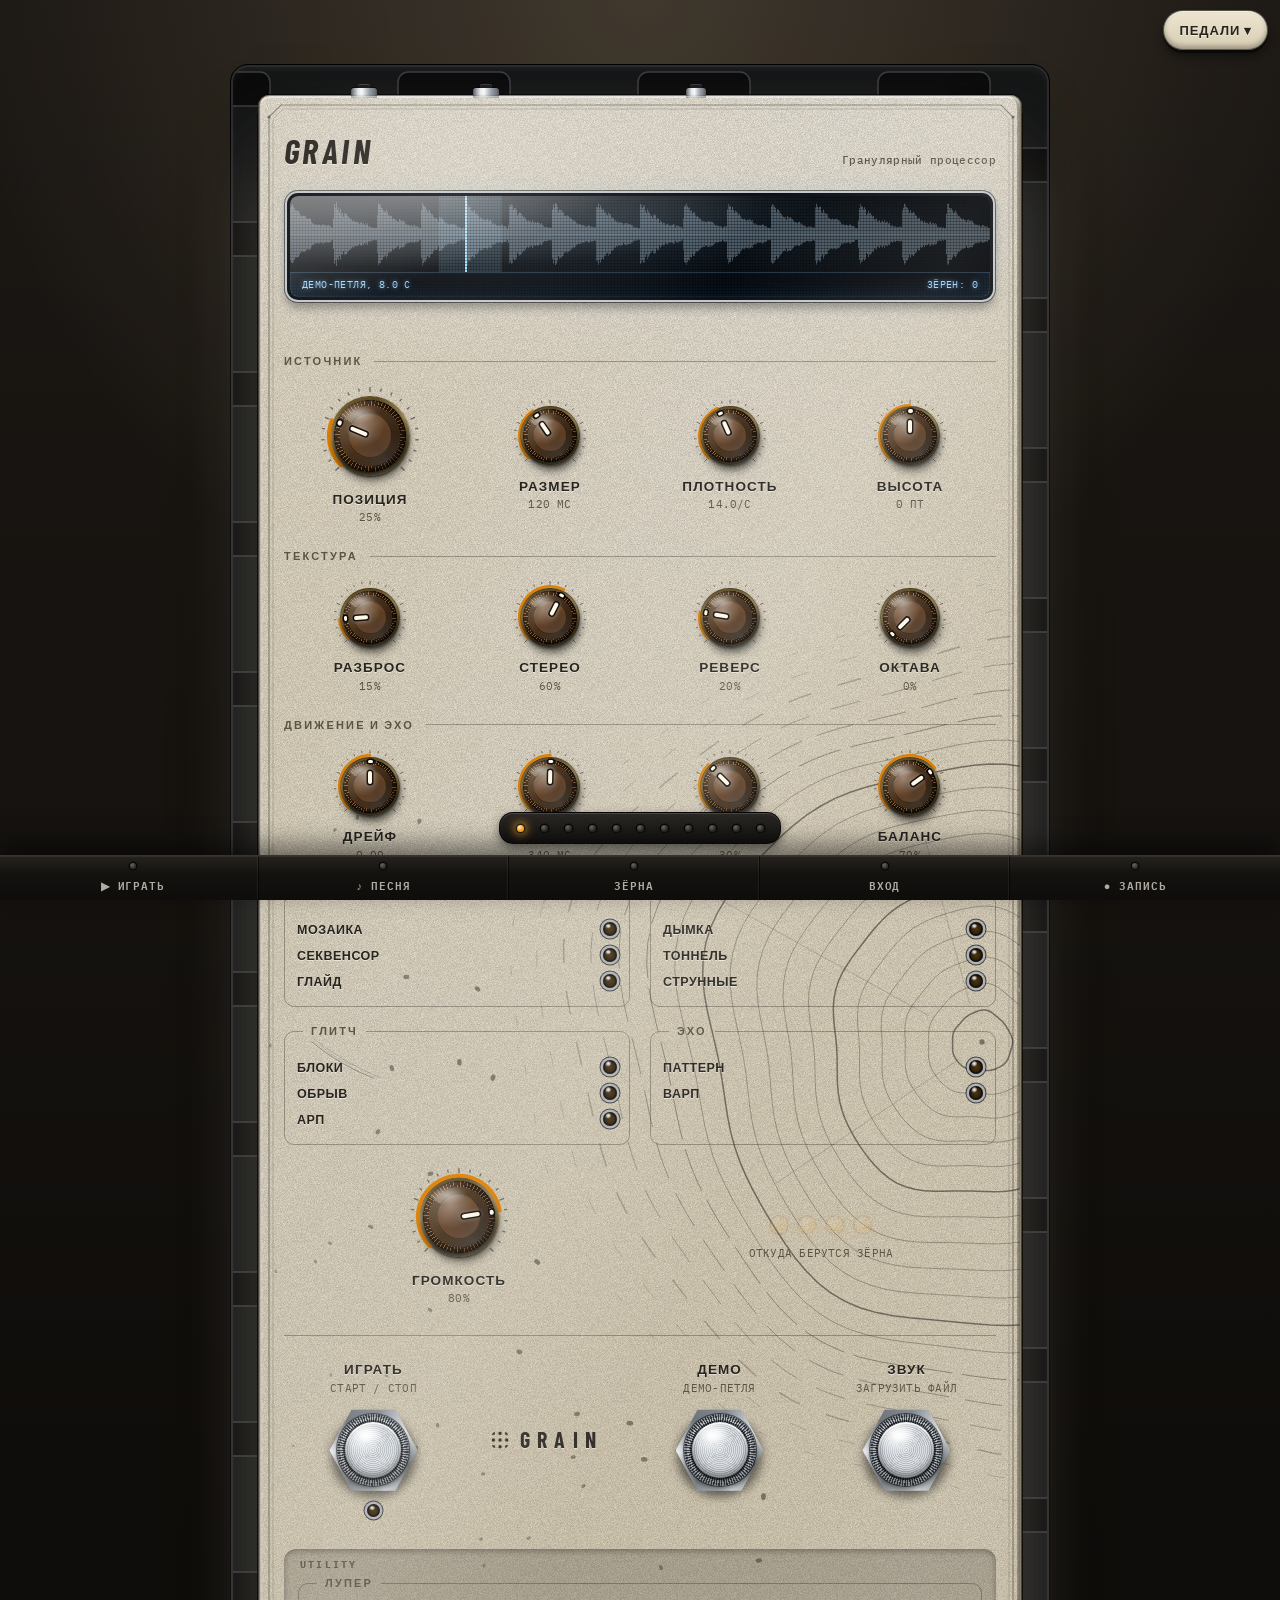
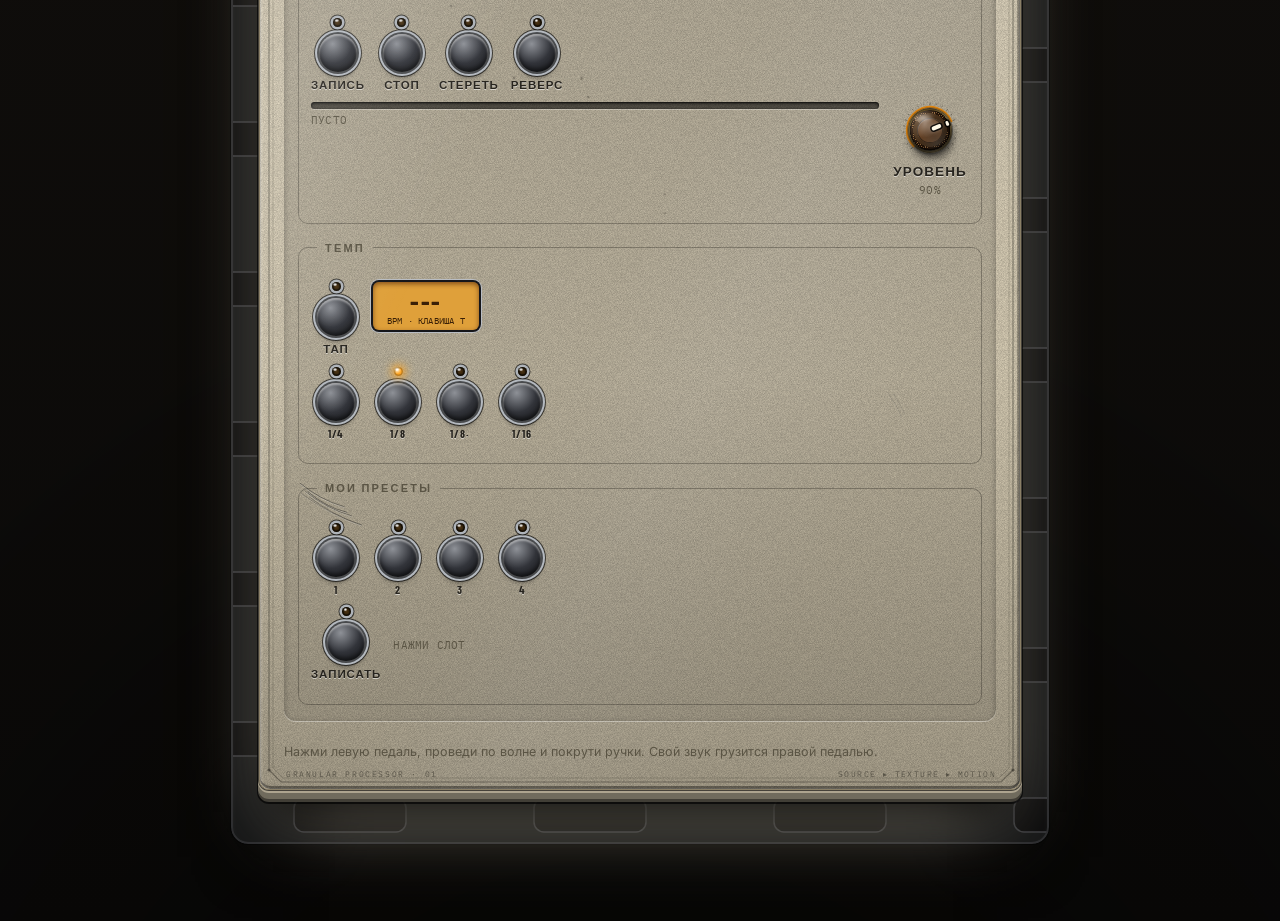
==== commit d14c4a83: "Add files via upload" ====
--- a/index.html
+++ b/index.html
@@ -7,7 +7,7 @@
 <title>Grain Pedal</title>
 <meta name="claude:viewport-fit-sides" content="cover">
 <link rel="preconnect" href="https://fonts.googleapis.com">
-<link rel="stylesheet" href="https://fonts.googleapis.com/css2?family=Barlow+Condensed:wght@600;700&family=IBM+Plex+Mono:wght@400;500&family=Inter:wght@400;500;600&family=VT323&display=swap">
+<link rel="stylesheet" href="https://fonts.googleapis.com/css2?family=Barlow+Condensed:wght@600;700&family=IBM+Plex+Mono:wght@400;500&family=Inter:wght@400;500;600&family=VT323&family=Playfair+Display:ital,wght@1,700&family=Stardos+Stencil:wght@700&family=Big+Shoulders+Stencil+Text:wght@800&display=swap">
 <style>
 /* ============ PEDAL KIT ============
    Adding a pedal later: (1) copy a <section class="pedal theme-..."> block, (2) pick or add a theme class below (7 variables),
@@ -618,7 +618,7 @@
 .scenes button[aria-pressed="true"] { background: #d9412b; border-color: #d9412b; color: #fff; }
 .scenes button:focus-visible { outline: 3px solid var(--focus); outline-offset: 2px; }
 /* ================= realism layer: one shared light model (top-left), per-theme material knobs ================= */
-:root { --grain: url("data:image/svg+xml;utf8,<svg xmlns='http://www.w3.org/2000/svg' width='160' height='160'><filter id='g' x='0' y='0' width='100%' height='100%'><feTurbulence type='fractalNoise' baseFrequency='0.85' numOctaves='2' seed='7' stitchTiles='stitch'/><feColorMatrix values='0 0 0 0 0  0 0 0 0 0  0 0 0 0 0  0 0 0 0.6 -0.12'/></filter><rect width='160' height='160' filter='url(%23g)' opacity='0.9'/></svg>"); }
+:root { --tex: url("data:image/svg+xml;utf8,<svg xmlns='http://www.w3.org/2000/svg' width='160' height='160'><filter id='g' x='0' y='0' width='100%' height='100%'><feTurbulence type='fractalNoise' baseFrequency='0.85' numOctaves='2' seed='7' stitchTiles='stitch'/><feColorMatrix values='0 0 0 0 0  0 0 0 0 0  0 0 0 0 0  0 0 0 0.6 -0.12'/></filter><rect width='160' height='160' filter='url(%23g)' opacity='0.9'/></svg>"); }
 .pedal { --grain-o: .30; --gloss: .16; --rim: .5; }
 .pedal.theme-cosmic, .pedal.theme-gate, .pedal.theme-comp { --gloss: .26; --grain-o: .18; }
 .pedal.theme-silver, .pedal.theme-graphite, .pedal.theme-eq { --gloss: .10; --grain-o: .38; }
@@ -636,7 +636,7 @@
 }
 .pedal::before {
   background:
-    var(--grain),
+    var(--tex),
     linear-gradient(180deg, rgba(255,255,255,calc(var(--gloss) * .9)) 0, rgba(255,255,255,0) 9%, rgba(255,255,255,0) 82%, rgba(0,0,0,.20) 100%),
     linear-gradient(118deg, rgba(255,255,255,0) 18%, rgba(255,255,255,var(--gloss)) 30%, rgba(255,255,255,0) 42%, rgba(255,255,255,0) 66%, rgba(255,255,255,calc(var(--gloss) * .5)) 73%, rgba(255,255,255,0) 84%),
     radial-gradient(130% 70% at 50% -10%, rgba(255,255,255,calc(var(--gloss) * 1.2)), rgba(255,255,255,0) 60%);
@@ -664,10 +664,10 @@
   background: linear-gradient(90deg, #5d636a, #e6e9ec 28%, #f8f9fa 42%, #9aa1a8 70%, #5d636a); box-shadow: 0 -1px 0 rgba(0,0,0,.5), inset 0 -2px 2px rgba(0,0,0,.35); }
 .pedal > .jk::after { content: ""; position: absolute; left: 50%; top: -3px; width: 12px; height: 3px; margin-left: -6px; border-radius: 2px 2px 0 0; background: #1b1d20; box-shadow: 0 -1px 0 rgba(255,255,255,.2); }
 .pedal > .jk.a { left: 12%; } .pedal > .jk.b { left: 28%; } .pedal > .jk.c { left: 56%; width: 20px; }
-:root { --grain-soft: url("data:image/svg+xml;utf8,<svg xmlns='http://www.w3.org/2000/svg' width='160' height='160'><filter id='g' x='0' y='0' width='100%' height='100%'><feTurbulence type='fractalNoise' baseFrequency='1.3' numOctaves='2' seed='3' stitchTiles='stitch'/><feColorMatrix values='0 0 0 0 0  0 0 0 0 0  0 0 0 0 0  0 0 0 0.32 -0.04'/></filter><rect width='160' height='160' filter='url(%23g)'/></svg>"); }
+:root { --tex-soft: url("data:image/svg+xml;utf8,<svg xmlns='http://www.w3.org/2000/svg' width='160' height='160'><filter id='g' x='0' y='0' width='100%' height='100%'><feTurbulence type='fractalNoise' baseFrequency='1.3' numOctaves='2' seed='3' stitchTiles='stitch'/><feColorMatrix values='0 0 0 0 0  0 0 0 0 0  0 0 0 0 0  0 0 0 0.32 -0.04'/></filter><rect width='160' height='160' filter='url(%23g)'/></svg>"); }
 /* grain per material: enamel = smooth, powder coat = very fine */
-.pedal { --grain: none; }
-.pedal.theme-silver, .pedal.theme-graphite, .pedal.theme-eq, .pedal.theme-cream { --grain: var(--grain-soft); }
+.pedal { --tex: none; }
+.pedal.theme-silver, .pedal.theme-graphite, .pedal.theme-eq, .pedal.theme-cream { --tex: var(--tex-soft); }
 /* Drive: keep the VOICING pair centred in the space right of the mode switch */
 .wrap .lay-drive .kw:nth-child(4) { grid-area: 2 / 2; justify-self: center; transform: translateX(14px); }
 .wrap .lay-drive .kw:nth-child(5) { grid-area: 2 / 3; justify-self: center; transform: translateX(-4px); }
@@ -796,6 +796,154 @@
 .pedal::after { content: none; background: none; }
 .wear { position: absolute; inset: 0; z-index: 0; pointer-events: none; border-radius: inherit; overflow: hidden; }
 .wear svg { position: absolute; left: 0; top: 0; display: block; }
+
+/* ================= screens: each with its own display technology ================= */
+/* Grain: blue-white OLED with a visible pixel grid */
+#ped-grain { --screen: #03060a; --screen-ink: #cfeaff; --grain: #9fdcff; }
+.p1 .window.screen { background: #03060a; box-shadow: inset 0 0 0 1px rgba(120,190,255,.16), inset 0 0 28px rgba(50,130,210,.24), 0 0 0 3px #0f1013, 0 0 0 5px #c4c8ce, 0 0 0 6px rgba(0,0,0,.5), 0 7px 9px 4px rgba(0,0,0,.3), 0 0 26px rgba(90,170,255,.16); }
+.p1 .window::after { background: repeating-linear-gradient(0deg, rgba(0,0,0,.34) 0 1px, rgba(0,0,0,0) 1px 3px), repeating-linear-gradient(90deg, rgba(0,0,0,.26) 0 1px, rgba(0,0,0,0) 1px 3px), radial-gradient(ellipse at 50% 30%, rgba(130,200,255,.14), rgba(0,0,0,0) 72%); }
+.p1 .screen-foot { border-top-color: rgba(140,200,255,.22); color: #9fd2f5; text-shadow: 0 0 5px rgba(110,190,255,.7); }
+/* Tail: red dot-matrix LED like a hardware effect display */
+#ped-reverb { --lcd: #060202; --lcd-ink: #ff4a38; }
+.p2 .window.lcd { background: #060202; box-shadow: inset 0 0 0 1px rgba(255,80,60,.2), inset 0 0 22px rgba(255,50,30,.2), 0 0 0 3px #0f0f11, 0 0 0 5px #c4c8ce, 0 0 0 6px rgba(0,0,0,.5), 0 7px 9px 4px rgba(0,0,0,.3), 0 0 24px rgba(255,60,40,.18); }
+.p2 .lcd .val { color: #ff4a38; text-shadow: 0 0 9px rgba(255,60,40,.85), 0 0 2px rgba(255,170,150,.9); }
+.p2 .lcd .cap { color: #ff8f78; opacity: .85; text-shadow: 0 0 5px rgba(255,70,50,.6); }
+.p2 .window.lcd::after { z-index: 3; background: radial-gradient(circle at center, rgba(0,0,0,0) 0 .8px, #050101 1.3px) 0 0 / 3px 3px; }
+.p2 canvas.irc { filter: none; }
+/* EQ: cool OLED curve; Scope: green LED matrix */
+.eqc { box-shadow: 0 0 0 3px #0f1012, 0 0 0 5px #b9bdc3, 0 0 0 6px rgba(0,0,0,.5), inset 0 0 22px rgba(60,150,230,.25), 0 8px 12px -4px rgba(0,0,0,.5), 0 0 22px rgba(80,170,255,.14); }
+.eqc #eqPath { stroke: #a8e4ff; filter: drop-shadow(0 0 3px #3cb8ff); }
+.eqc::after { content: ""; position: absolute; inset: 0; pointer-events: none; background: repeating-linear-gradient(0deg, rgba(0,0,0,.3) 0 1px, rgba(0,0,0,0) 1px 3px), repeating-linear-gradient(90deg, rgba(0,0,0,.22) 0 1px, rgba(0,0,0,0) 1px 3px); }
+.scr::after { content: ""; position: absolute; inset: 0; pointer-events: none; background: radial-gradient(circle at center, rgba(0,0,0,0) 0 .9px, rgba(2,6,3,.9) 1.4px) 0 0 / 3px 3px; }
+.scr { box-shadow: 0 0 0 3px #0f1012, 0 0 0 5px #b9bdc3, 0 0 0 6px rgba(0,0,0,.5), inset 0 0 26px rgba(40,200,90,.16), inset 0 2px 8px rgba(0,0,0,.7), 0 0 22px rgba(60,220,110,.12); }
+
+/* ================= hardware detail: knob washers, machined switches, chrome-bezel buttons ================= */
+.knob::before { content: ""; position: absolute; inset: 10%; border-radius: 50%; pointer-events: none;
+  background: radial-gradient(circle, #060606 0 63%, rgba(0,0,0,0) 64%), conic-gradient(from 10deg, #6b7178, #e9ecef, #868c93, #dcdfe2, #6b7178, #e4e7ea, #868c93, #6b7178);
+  box-shadow: 0 1px 2px rgba(0,0,0,.65), inset 0 0 0 1px rgba(0,0,0,.35); }
+.p1 .knob::before { background: radial-gradient(circle, #060606 0 63%, rgba(0,0,0,0) 64%), conic-gradient(from 10deg, #7a5f26, #e6c777, #94742f, #dcbb68, #7a5f26, #e2c273, #94742f, #7a5f26); }
+.p2 .knob::before { background: radial-gradient(circle, #04050c 0 63%, rgba(0,0,0,0) 64%), conic-gradient(from 10deg, #4b5486, #c5cdf2, #5f6aa3, #b6bfe8, #4b5486, #c0c8ee, #5f6aa3, #4b5486); }
+.kcap::before { content: ""; position: absolute; inset: 0; border-radius: 50%; pointer-events: none; background: repeating-conic-gradient(rgba(255,255,255,.05) 0 .5deg, rgba(0,0,0,.05) .5deg 1deg); mix-blend-mode: normal; }
+.fs { background: radial-gradient(circle at 32% 24%, rgba(255,255,255,.95) 0, rgba(255,255,255,0) 34%), repeating-radial-gradient(circle at 50% 50%, #d3d8dc 0 1px, #b3b9bf 1px 2px), #b8bec4; }
+.key::before { background: radial-gradient(circle at 36% 26%, #8e9197, #32343a 52%, #121315); box-shadow: inset 0 2px 2px rgba(255,255,255,.45), inset 0 -3px 4px rgba(0,0,0,.5), 0 0 0 2px rgba(0,0,0,.6), 0 0 0 4px #b4b9bf, 0 0 0 5px rgba(0,0,0,.65), 0 5px 5px rgba(0,0,0,.5); }
+.key:active::before { box-shadow: inset 0 2px 4px rgba(0,0,0,.6), 0 0 0 2px rgba(0,0,0,.6), 0 0 0 4px #b4b9bf, 0 0 0 5px rgba(0,0,0,.65), 0 1px 2px rgba(0,0,0,.5); }
+/* ================= footswitches: no geometry change on press, only the cap's lighting ================= */
+.fs, .cfs, .key { -webkit-tap-highlight-color: transparent; touch-action: manipulation; user-select: none; -webkit-user-select: none; -webkit-touch-callout: none; }
+.fs:focus:not(:focus-visible), .cfs:focus:not(:focus-visible), .key:focus:not(:focus-visible) { outline: none; }
+.fs { transform: none !important; transition: none;
+  background: radial-gradient(circle at 34% 24%, rgba(255,255,255,.95) 0, rgba(255,255,255,0) 38%), radial-gradient(circle at 50% 50%, rgba(0,0,0,0) 56%, rgba(0,0,0,.24) 100%), repeating-radial-gradient(circle at 50% 50%, #dbdfe3 0 1px, #b7bdc3 1px 2px), #bcc2c8;
+  box-shadow: inset 0 2px 2px rgba(255,255,255,.95), inset 0 -5px 6px rgba(0,0,0,.34), 0 0 0 2px rgba(0,0,0,.55), 0 4px 5px rgba(0,0,0,.55); }
+.fs:active, .fs.pressing {
+  background: radial-gradient(circle at 50% 38%, rgba(255,255,255,.5) 0, rgba(255,255,255,0) 42%), radial-gradient(circle at 50% 50%, rgba(0,0,0,0) 48%, rgba(0,0,0,.34) 100%), repeating-radial-gradient(circle at 50% 50%, #c5cace 0 1px, #a3a9af 1px 2px), #a8aeb4;
+  box-shadow: inset 0 3px 6px rgba(0,0,0,.5), inset 0 -2px 3px rgba(255,255,255,.3), 0 0 0 2px rgba(0,0,0,.6), 0 1px 1px rgba(0,0,0,.5); }
+.fs::before { transition: none; }
+.fs:active::before, .fs.pressing::before { opacity: .35; }
+.fs::after { transform: none; }
+.hexw { filter: none; position: relative; }
+.hexw::before { content: ""; position: absolute; inset: 10% 2% -3%; border-radius: 50%; background: rgba(0,0,0,.5); filter: blur(5px); z-index: 0; pointer-events: none; }
+.hexw > .hex { position: relative; z-index: 1; }
+.cfs { transform: none !important; transition: none;
+  background: radial-gradient(circle at 34% 24%, rgba(255,255,255,.95) 0, rgba(255,255,255,0) 38%), repeating-radial-gradient(circle at 50% 50%, #dbdfe3 0 1px, #b7bdc3 1px 2px), #bcc2c8; }
+.cfs:active { background: radial-gradient(circle at 50% 38%, rgba(255,255,255,.5) 0, rgba(255,255,255,0) 42%), repeating-radial-gradient(circle at 50% 50%, #c5cace 0 1px, #a3a9af 1px 2px), #a8aeb4; box-shadow: inset 0 3px 5px rgba(0,0,0,.5), 0 0 0 3px rgba(0,0,0,.35), 0 0 0 4px #9aa0a7; }
+.key:active { transform: none; }
+.key:active::before { transform: none; }
+/* ================= palette + hardware taken from real pedals on a board ================= */
+.pedal.bp-swirl, .cslot[data-id="swirl"] { --pd-a: #f7d62e; --pd-b: #e4b610; --pd-edge: #7d5f04; --pd-ink: #15120a; --pd-muted: #3d3408; --pd-line: rgba(21,18,10,.42); --tick: rgba(21,18,10,.7); --arc: #c8180e; --led-off: #6a5810; --led-on: #ff3a2b; --pd-ts: 0 1px 0 rgba(255,255,255,.35); --pd-active: #15120a; }
+.pedal.bp-morph, .cslot[data-id="morph"] { --pd-a: #f48c28; --pd-b: #dc680c; --pd-edge: #6e2e04; --pd-ink: #180c04; --pd-muted: #4a2209; --pd-line: rgba(24,12,4,.42); --tick: rgba(24,12,4,.7); --arc: #fff0c8; --led-off: #7a3a0c; --led-on: #4cff7a; --pd-ts: 0 1px 0 rgba(255,255,255,.3); --pd-active: #180c04; }
+.pedal.bp-drive, .cslot[data-id="drive"] { --pd-a: #3cb862; --pd-b: #1e8c42; --pd-edge: #0b4520; --pd-ink: #f3f8ec; --pd-muted: #d3ebd2; --pd-line: rgba(243,248,236,.5); --tick: rgba(243,248,236,.75); --arc: #fff3a6; --led-off: #15532a; --led-on: #ff3a2b; --pd-ts: 0 1px 0 rgba(0,0,0,.35); --pd-active: #f3f8ec; }
+.pedal.bp-gate, .cslot[data-id="gate"] { --pd-a: #c92a22; --pd-b: #8c140f; --pd-edge: #380806; --pd-ink: #fff0e4; --pd-muted: #f0c3b2; --pd-line: rgba(255,236,222,.45); --tick: rgba(255,236,222,.7); --arc: #ffe9a0; --led-off: #4d1511; --led-on: #ff3a2b; --pd-ts: 0 1px 0 rgba(0,0,0,.45); --pd-active: #fff0e4; }
+.pedal.bp-wah, .cslot[data-id="wah"] { --pd-a: #d9dcdf; --pd-b: #b4b9be; --pd-edge: #6f757c; --pd-ink: #1d4f9e; --pd-muted: #3b69b4; --pd-line: rgba(29,79,158,.5); --tick: rgba(29,79,158,.7); --arc: #1d4f9e; --led-off: #5c6670; --led-on: #3aa0ff; --pd-ts: 0 1px 0 rgba(255,255,255,.75); --pd-active: #1d4f9e; }
+.pedal.bp-tape, .cslot[data-id="tape"] { --pd-a: #f0e4c6; --pd-b: #dac89c; --pd-edge: #8f7d52; --pd-ink: #18283a; --pd-muted: #455a70; --pd-line: rgba(24,40,58,.45); --tick: rgba(24,40,58,.7); --arc: #e0561a; --led-off: #7a6c4a; --led-on: #ff3a2b; --pd-ts: 0 1px 0 rgba(255,255,255,.6); --pd-active: #18283a; }
+.pedal.bp-comp, .cslot[data-id="comp"] { --pd-a: #f3ecda; --pd-b: #ddd2b4; --pd-edge: #968a68; --pd-ink: #121212; --pd-muted: #3d382d; --pd-line: rgba(18,18,18,.42); --tick: rgba(18,18,18,.7); --arc: #c8180e; --led-off: #7b7156; --led-on: #ff3a2b; --pd-ts: 0 1px 0 rgba(255,255,255,.6); --pd-active: #121212; }
+.pedal.bp-eq, .cslot[data-id="eq"] { --pd-a: #303031; --pd-b: #131314; --pd-edge: #050505; --pd-ink: #f3f3ef; --pd-muted: #b8b8b0; --pd-line: rgba(243,243,239,.38); --tick: rgba(243,243,239,.6); --arc: #ff4a3a; --led-off: #2a2a2b; --led-on: #ff3a2b; --pd-ts: 0 1px 0 rgba(0,0,0,.6); --pd-active: #f3f3ef; }
+#ped-reverb { --led-on: #4aa8ff; }
+#ped-grain { --led-on: #ffa726; }
+
+/* red crackle enamel for Gate */
+.pedal.bp-gate { --tex: url("data:image/svg+xml;utf8,<svg xmlns='http://www.w3.org/2000/svg' width='260' height='260'><filter id='c' x='0' y='0' width='100%' height='100%'><feTurbulence type='turbulence' baseFrequency='0.032' numOctaves='2' seed='11' stitchTiles='stitch'/><feColorMatrix values='0 0 0 0 0.12  0 0 0 0 0.01  0 0 0 0 0  -22 0 0 0 1.35'/></filter><rect width='260' height='260' filter='url(%23c)'/></svg>"); }
+.pedal.bp-gate::before { background-size: 260px 260px, auto, auto, auto; }
+
+/* black cylinders with a white pointer (Swirl, Morph, Drive, Comp, EQ) */
+.pedal.bp-swirl .knob .kskirt, .pedal.bp-morph .knob .kskirt, .pedal.bp-drive .knob .kskirt, .pedal.bp-comp .knob .kskirt { display: block; background: radial-gradient(circle at 50% 50%, #0a0a0b 0 66%, #2b2c2f 100%); box-shadow: inset 0 0 0 1px rgba(255,255,255,.14), 0 1px 0 rgba(255,255,255,.1); }
+.pedal.bp-swirl .knob .kskirt::after, .pedal.bp-morph .knob .kskirt::after, .pedal.bp-drive .knob .kskirt::after, .pedal.bp-comp .knob .kskirt::after { background: conic-gradient(from -40deg, rgba(255,255,255,.28), rgba(255,255,255,0) 24%, rgba(0,0,0,.4) 54%, rgba(0,0,0,0) 74%, rgba(255,255,255,.16)); }
+.pedal.bp-swirl .knob .kcap, .pedal.bp-swirl .knob.main .kcap, .pedal.bp-morph .knob .kcap, .pedal.bp-morph .knob.main .kcap, .pedal.bp-drive .knob .kcap, .pedal.bp-drive .knob.main .kcap, .pedal.bp-comp .knob .kcap, .pedal.bp-comp .knob.main .kcap {
+  inset: 9%; clip-path: none; background: radial-gradient(circle at 32% 22%, rgba(255,255,255,.5) 0, rgba(255,255,255,0) 38%), radial-gradient(circle at 50% 50%, #232427, #0a0a0c 78%); box-shadow: inset 0 1.5px 1px rgba(255,255,255,.3), inset 0 -3px 5px rgba(0,0,0,.65), 0 0 0 1px rgba(0,0,0,.7); }
+.pedal.bp-swirl .knob .kcap::after, .pedal.bp-morph .knob .kcap::after, .pedal.bp-drive .knob .kcap::after, .pedal.bp-comp .knob .kcap::after { display: none; }
+.pedal.bp-swirl .knob .kind::before, .pedal.bp-morph .knob .kind::before, .pedal.bp-drive .knob .kind::before, .pedal.bp-comp .knob .kind::before { top: 11%; width: 3px; height: 24%; margin-left: -1.5px; border-radius: 1px; clip-path: none; background: #f6f6f1; box-shadow: none; }
+/* cream chicken-heads (Wah, Gate) */
+.pedal.bp-wah .knob .kskirt, .pedal.bp-gate .knob .kskirt { display: block; background: radial-gradient(circle at 34% 26%, #fffdf3, #e9e1c8 58%, #b4a984); box-shadow: inset 0 0 0 1px rgba(0,0,0,.25), 0 1px 0 rgba(255,255,255,.2); }
+.pedal.bp-wah .knob .kskirt::after, .pedal.bp-gate .knob .kskirt::after { background: conic-gradient(from -30deg, rgba(255,255,255,.4), rgba(255,255,255,0) 26%, rgba(0,0,0,.18) 56%, rgba(0,0,0,0) 76%); }
+.pedal.bp-wah .knob .kcap, .pedal.bp-wah .knob.main .kcap, .pedal.bp-gate .knob .kcap, .pedal.bp-gate .knob.main .kcap { inset: 18%; background: radial-gradient(circle at 34% 24%, #fff, #ece4cc 62%, #bdb28e); box-shadow: inset 0 1px 1px rgba(255,255,255,.9), inset 0 -2px 4px rgba(0,0,0,.25), 0 0 0 1px rgba(0,0,0,.25); }
+.pedal.bp-wah .knob .kcap::after, .pedal.bp-gate .knob .kcap::after { display: none; }
+.pedal.bp-wah .knob .kind::before, .pedal.bp-gate .knob .kind::before { top: -4%; width: 22px; height: 52%; margin-left: -11px; border-radius: 0; clip-path: polygon(50% 0, 100% 100%, 0 100%); background: linear-gradient(90deg, #f3ebd2 0 44%, #2a2418 44% 56%, #f3ebd2 56%); box-shadow: none; filter: drop-shadow(0 1px 1px rgba(0,0,0,.55)); }
+/* teal gloss (Tape) */
+.pedal.bp-tape .knob .kskirt { background: radial-gradient(circle at 34% 24%, #86e6ec, #139aa6 56%, #07555e); box-shadow: inset 0 0 0 1px rgba(0,0,0,.4), 0 1px 0 rgba(255,255,255,.25); }
+.pedal.bp-tape .knob .kskirt::after { background: conic-gradient(from -40deg, rgba(255,255,255,.4), rgba(255,255,255,0) 24%, rgba(0,0,0,.3) 54%, rgba(0,0,0,0) 74%); }
+.pedal.bp-tape .knob .kcap, .pedal.bp-tape .knob.main .kcap { inset: 14%; background: radial-gradient(circle at 34% 22%, rgba(255,255,255,.7), rgba(255,255,255,0) 42%), radial-gradient(circle at 50% 50%, #1fb3bf, #0c6f78 80%); box-shadow: inset 0 1.5px 1px rgba(255,255,255,.6), inset 0 -3px 5px rgba(0,0,0,.4), 0 0 0 1px rgba(0,0,0,.4); }
+.pedal.bp-tape .knob .kcap::after { display: none; }
+.pedal.bp-tape .knob .kind::before { top: 12%; width: 3px; height: 26%; margin-left: -1.5px; background: #fff; box-shadow: 0 0 0 .5px rgba(0,0,0,.3); }
+.pedal.bp-tape .knob::before { background: radial-gradient(circle, #060606 0 63%, rgba(0,0,0,0) 64%), conic-gradient(from 10deg, #8a8f95, #eef0f2, #a3a8ad, #e6e8ea, #8a8f95); }
+
+/* ================= indicators: bezel LEDs with a real lens, glow in the lamp's own colour ================= */
+.led { width: 13px; height: 13px; background: radial-gradient(circle at 34% 28%, rgba(255,255,255,.55) 0, rgba(255,255,255,0) 24%), radial-gradient(circle, color-mix(in srgb, var(--led-on) 24%, #141010), color-mix(in srgb, var(--led-on) 8%, #000) 100%); box-shadow: inset 0 0 0 1.5px rgba(0,0,0,.6), 0 0 0 2.5px #aeb3b9, 0 0 0 3.5px rgba(0,0,0,.65), 0 2px 2px rgba(0,0,0,.45); }
+.led::before { display: none; }
+.led.on { background: radial-gradient(circle at 34% 28%, #fff 0, rgba(255,255,255,0) 30%), radial-gradient(circle, color-mix(in srgb, var(--led-on) 40%, #fff) 0, var(--led-on) 58%, color-mix(in srgb, var(--led-on) 72%, #000) 100%); box-shadow: inset 0 0 0 1.5px rgba(0,0,0,.3), 0 0 0 2.5px #aeb3b9, 0 0 0 3.5px rgba(0,0,0,.65), 0 0 12px 3px color-mix(in srgb, var(--led-on) 85%, transparent); }
+.led.on::after { background: radial-gradient(circle, color-mix(in srgb, var(--led-on) 55%, transparent), rgba(0,0,0,0) 66%); }
+.led.red { --led-on: #ff3a2b; } .led.green { --led-on: #46f07a; }
+.led.on.red { background: radial-gradient(circle at 34% 28%, #fff 0, rgba(255,255,255,0) 30%), radial-gradient(circle, #ffb0a6 0, #ff3a2b 58%, #a01208 100%); box-shadow: inset 0 0 0 1.5px rgba(0,0,0,.3), 0 0 0 2.5px #aeb3b9, 0 0 0 3.5px rgba(0,0,0,.65), 0 0 12px 3px rgba(255,58,43,.85); }
+.led.on.green { background: radial-gradient(circle at 34% 28%, #fff 0, rgba(255,255,255,0) 30%), radial-gradient(circle, #c6ffd5 0, #46f07a 58%, #12802f 100%); box-shadow: inset 0 0 0 1.5px rgba(0,0,0,.3), 0 0 0 2.5px #aeb3b9, 0 0 0 3.5px rgba(0,0,0,.65), 0 0 12px 3px rgba(70,240,122,.85); }
+.ind .led { width: 10px; height: 10px; box-shadow: inset 0 0 0 1.2px rgba(0,0,0,.6), 0 0 0 2px #9aa0a6, 0 0 0 3px rgba(0,0,0,.6); }
+.ind .led.on { box-shadow: inset 0 0 0 1.2px rgba(0,0,0,.3), 0 0 0 2px #9aa0a6, 0 0 0 3px rgba(0,0,0,.6), 0 0 10px 2px var(--led-on); }
+/* EQ: a red LED over each slider, brighter the further the band is pushed or cut */
+.fled { position: relative; width: 8px; height: 8px; border-radius: 50%; background: #3b0c08; box-shadow: inset 0 0 0 1px #000, 0 0 0 2px #8f949a, 0 0 0 3px rgba(0,0,0,.6); margin-bottom: 4px; }
+.fled::before { content: ""; position: absolute; inset: 0; border-radius: 50%; background: radial-gradient(circle at 35% 30%, #ffe0da, #ff3a2a 55%, #a01208); opacity: var(--b, 0); }
+.fled::after { content: ""; position: absolute; inset: -6px; border-radius: 50%; background: radial-gradient(circle, rgba(255,58,43,.85), rgba(255,58,43,0) 68%); opacity: calc(var(--b, 0) * .9); pointer-events: none; }
+.bp-eq .fcap { background: linear-gradient(#f4f5f6, #b9bec3 46%, #84898f 54%, #d4d8db); }
+/* ================= boutique layer: new palettes, real knob families, brand art ================= */
+.pedal.bp-drive, .cslot[data-id="drive"] { --pd-a: #3d4396; --pd-b: #232868; --pd-edge: #0b0e33; --pd-ink: #f2e8c9; --pd-muted: #cbc5e3; --pd-line: rgba(242,232,201,.45); --tick: rgba(242,232,201,.72); --arc: #ffd36a; --led-off: #171b4e; --led-on: #ff3a2b; --pd-ts: 0 1px 0 rgba(0,0,0,.4); --pd-active: #f2e8c9; }
+.pedal.bp-tape, .cslot[data-id="tape"] { --pd-a: #aee0cc; --pd-b: #80c6ad; --pd-edge: #3a7b66; --pd-ink: #12382e; --pd-muted: #2c6254; --pd-line: rgba(18,56,46,.42); --tick: rgba(18,56,46,.7); --arc: #e0561a; --led-off: #3a7b66; --led-on: #ff3a2b; --pd-ts: 0 1px 0 rgba(255,255,255,.4); --pd-active: #12382e; }
+
+/* textured metallic: horizontal brushing on Wah */
+.pedal.bp-wah { --tex: url("data:image/svg+xml;utf8,<svg xmlns='http://www.w3.org/2000/svg' width='240' height='240'><filter id='b' x='0' y='0' width='100%' height='100%'><feTurbulence type='fractalNoise' baseFrequency='0.004 0.7' numOctaves='3' seed='4' stitchTiles='stitch'/><feColorMatrix values='0 0 0 0 0  0 0 0 0 0  0 0 0 0 0  0 0 0 .5 -.14'/></filter><rect width='240' height='240' filter='url(%23b)'/></svg>"); }
+.pedal.bp-wah::before { background-size: 240px 240px, auto, auto, auto; }
+.pedal.bp-tape { --tex: url("data:image/svg+xml;utf8,<svg xmlns='http://www.w3.org/2000/svg' width='200' height='200'><filter id='m' x='0' y='0' width='100%' height='100%'><feTurbulence type='fractalNoise' baseFrequency='1.6' numOctaves='3' seed='9' stitchTiles='stitch'/><feColorMatrix values='0 0 0 0 .1  0 0 0 0 .25  0 0 0 0 .2  0 0 0 .5 -.12'/></filter><rect width='200' height='200' filter='url(%23m)'/></svg>"); }
+.pedal.bp-tape::before { background-size: 200px 200px, auto, auto, auto; }
+
+/* ---- knob families: body, ribs and light are static; only .kind (the marker) turns ---- */
+.knob .kind::before { content: ""; }
+.pedal.bp-tape .knob .kskirt, .pedal.bp-morph .knob .kskirt, #ped-grain .knob .kskirt, #ped-reverb .knob .kskirt, .pedal.bp-drive .knob .kskirt, .pedal.bp-comp .knob .kskirt, .pedal.bp-wah .knob .kskirt, .pedal.bp-gate .knob .kskirt, .pedal.bp-swirl .knob .kskirt { display: block; }
+.pedal.bp-tape .knob .kcap, .pedal.bp-tape .knob.main .kcap, .pedal.bp-morph .knob .kcap, .pedal.bp-morph .knob.main .kcap, #ped-grain .knob .kcap, #ped-grain .knob.main .kcap, #ped-reverb .knob .kcap, #ped-reverb .knob.main .kcap, .pedal.bp-drive .knob .kcap, .pedal.bp-drive .knob.main .kcap, .pedal.bp-comp .knob .kcap, .pedal.bp-comp .knob.main .kcap, .pedal.bp-wah .knob .kcap, .pedal.bp-wah .knob.main .kcap, .pedal.bp-gate .knob .kcap, .pedal.bp-gate .knob.main .kcap, .pedal.bp-swirl .knob .kcap, .pedal.bp-swirl .knob.main .kcap { clip-path: none; filter: none; }
+.pedal.bp-tape .knob .kcap::after, .pedal.bp-morph .knob .kcap::after, #ped-grain .knob .kcap::after, #ped-reverb .knob .kcap::after, .pedal.bp-drive .knob .kcap::after, .pedal.bp-comp .knob .kcap::after, .pedal.bp-wah .knob .kcap::after, .pedal.bp-gate .knob .kcap::after, .pedal.bp-swirl .knob .kcap::after { display: block; content: ""; position: absolute; inset: 0; border-radius: 50%; pointer-events: none; }
+.pedal.bp-tape .knob .kcap::before, .pedal.bp-morph .knob .kcap::before, #ped-grain .knob .kcap::before, #ped-reverb .knob .kcap::before, .pedal.bp-drive .knob .kcap::before, .pedal.bp-comp .knob .kcap::before, .pedal.bp-wah .knob .kcap::before, .pedal.bp-gate .knob .kcap::before, .pedal.bp-swirl .knob .kcap::before { display: none; }
+.pedal.bp-tape .knob .kind::before, .pedal.bp-morph .knob .kind::before, #ped-grain .knob .kind::before, #ped-reverb .knob .kind::before, .pedal.bp-drive .knob .kind::before, .pedal.bp-comp .knob .kind::before, .pedal.bp-wah .knob .kind::before, .pedal.bp-gate .knob .kind::before, .pedal.bp-swirl .knob .kind::before { clip-path: none; filter: none; border-radius: 2px; background: #fff; box-shadow: 0 0 0 1.5px rgba(0,0,0,.85), 0 0 5px 1px rgba(255,255,255,.5); margin-left: -2px; width: 4px; }
+.pedal.bp-tape .knob .kind::after, .pedal.bp-morph .knob .kind::after, #ped-grain .knob .kind::after, #ped-reverb .knob .kind::after, .pedal.bp-drive .knob .kind::after, .pedal.bp-comp .knob .kind::after, .pedal.bp-wah .knob .kind::after, .pedal.bp-gate .knob .kind::after, .pedal.bp-swirl .knob .kind::after { content: none; }
+.pedal.bp-tape .knob .kskirt, .pedal.bp-morph .knob .kskirt, #ped-grain .knob .kskirt, #ped-reverb .knob .kskirt { background: radial-gradient(circle closest-side, var(--dv-wall) 0 83.5%, rgba(0,0,0,0) 84%), repeating-conic-gradient(var(--dv-r1) 0 2deg, var(--dv-r2) 2deg 3.3deg, var(--dv-r1) 3.3deg 6deg), var(--dv-wall); box-shadow: inset 0 0 0 1px rgba(0,0,0,.6); }
+.pedal.bp-tape .knob .kskirt::after, .pedal.bp-morph .knob .kskirt::after, #ped-grain .knob .kskirt::after, #ped-reverb .knob .kskirt::after { background: conic-gradient(from -55deg, rgba(255,230,200,.42), rgba(255,230,200,0) 22%, rgba(0,0,0,.5) 54%, rgba(0,0,0,0) 78%, rgba(255,230,200,.22)); }
+.pedal.bp-tape .knob .kcap, .pedal.bp-tape .knob.main .kcap, .pedal.bp-morph .knob .kcap, .pedal.bp-morph .knob.main .kcap, #ped-grain .knob .kcap, #ped-grain .knob.main .kcap, #ped-reverb .knob .kcap, #ped-reverb .knob.main .kcap { inset: 19%; background: var(--dv-face); box-shadow: inset 0 0 0 1px rgba(0,0,0,.5), inset 1px 1px 0 rgba(255,255,255,.22); }
+.pedal.bp-tape .knob .kcap::after, .pedal.bp-morph .knob .kcap::after, #ped-grain .knob .kcap::after, #ped-reverb .knob .kcap::after { background: radial-gradient(circle at 30% 24%, rgba(255,255,255,.34), rgba(255,255,255,0) 52%), radial-gradient(circle at 72% 82%, rgba(0,0,0,.32), rgba(0,0,0,0) 62%); }
+.pedal.bp-tape .knob .kind::before, .pedal.bp-morph .knob .kind::before, #ped-grain .knob .kind::before, #ped-reverb .knob .kind::before { top: 29%; height: 18%; width: 4px; margin-left: -2px; background: var(--dv-mk); box-shadow: 0 0 0 1.5px var(--dv-mko), 0 0 5px 1px rgba(255,255,255,.35); }
+.pedal.bp-tape .knob .kind::after, .pedal.bp-morph .knob .kind::after, #ped-grain .knob .kind::after, #ped-reverb .knob .kind::after { content: ""; position: absolute; left: 50%; top: 14.5%; width: 5px; height: 4.5%; margin-left: -2.5px; border-radius: 2px; background: var(--dv-mk); box-shadow: 0 0 0 1.5px var(--dv-mko); }
+.pedal.bp-tape, .pedal.bp-grain, #ped-grain, #ped-reverb { }
+.pedal.bp-tape { --dv-wall: #1d1a17; --dv-face: #2b2723; --dv-r1: #0a0908; --dv-r2: #4d4741; --dv-mk: #fff; --dv-mko: rgba(0,0,0,.85); }
+.pedal.bp-morph { --dv-wall: #e6dcc0; --dv-face: #f3ebd4; --dv-r1: #a89c78; --dv-r2: #fff7e2; --dv-mk: #1a1207; --dv-mko: rgba(255,255,255,.8); }
+#ped-grain { --dv-wall: #46301b; --dv-face: #684528; --dv-r1: #241408; --dv-r2: #8c6339; --dv-mk: #fff8e6; --dv-mko: rgba(0,0,0,.85); }
+#ped-reverb { --dv-wall: #141a46; --dv-face: #25307a; --dv-r1: #090d2a; --dv-r2: #5463bc; --dv-mk: #eaf1ff; --dv-mko: rgba(0,0,10,.85); }
+.pedal.bp-drive .knob .kskirt, .pedal.bp-comp .knob .kskirt { background: #151516; box-shadow: inset 0 0 0 1px rgba(0,0,0,.7), 0 1px 0 rgba(255,255,255,.1); }
+.pedal.bp-drive .knob .kskirt::after, .pedal.bp-comp .knob .kskirt::after { background: radial-gradient(circle at 30% 24%, rgba(255,255,255,.14), rgba(255,255,255,0) 50%), conic-gradient(from -50deg, rgba(255,255,255,.16), rgba(255,255,255,0) 24%, rgba(0,0,0,.45) 54%, rgba(0,0,0,0) 78%, rgba(255,255,255,.1)); box-shadow: inset 1px 1px 0 rgba(255,255,255,.14), inset -1px -1px 0 rgba(0,0,0,.5); }
+.pedal.bp-drive .knob .kcap, .pedal.bp-drive .knob.main .kcap, .pedal.bp-comp .knob .kcap, .pedal.bp-comp .knob.main .kcap { inset: 17%; background: repeating-conic-gradient(#aeb3b8 0 .6deg, #d4d8db .6deg 1.2deg); box-shadow: inset 0 0 0 1px rgba(0,0,0,.55), 0 0 0 2px rgba(0,0,0,.5); }
+.pedal.bp-drive .knob .kcap::after, .pedal.bp-comp .knob .kcap::after { background: conic-gradient(from 25deg, rgba(255,255,255,.75), rgba(255,255,255,0) 18%, rgba(0,0,0,.42) 42%, rgba(0,0,0,0) 58%, rgba(255,255,255,.55) 78%, rgba(255,255,255,.75)); box-shadow: inset 1.5px 1.5px 1px rgba(255,255,255,.7), inset -1.5px -1.5px 2px rgba(0,0,0,.4); }
+.pedal.bp-drive .knob .kind::before, .pedal.bp-comp .knob .kind::before { top: 16.5%; height: 8.5%; width: 4.5px; margin-left: -2.25px; }
+.pedal.bp-wah .knob .kskirt, .pedal.bp-gate .knob .kskirt { background: radial-gradient(circle closest-side, #232427 0 72%, rgba(0,0,0,0) 73%), repeating-conic-gradient(#040405 0deg, #3a3b40 1.8deg, #15161a 3.2deg, #040405 6deg), #232427; box-shadow: inset 0 0 0 1px rgba(0,0,0,.7); }
+.pedal.bp-wah .knob .kskirt::after, .pedal.bp-gate .knob .kskirt::after { background: conic-gradient(from -55deg, rgba(255,255,255,.4), rgba(255,255,255,0) 22%, rgba(0,0,0,.55) 54%, rgba(0,0,0,0) 78%, rgba(255,255,255,.22)); }
+.pedal.bp-wah .knob .kcap, .pedal.bp-wah .knob.main .kcap, .pedal.bp-gate .knob .kcap, .pedal.bp-gate .knob.main .kcap { inset: 22%; background: #17181a; box-shadow: inset 0 0 0 1px rgba(0,0,0,.6), inset 1px 1px 0 rgba(255,255,255,.1); }
+.pedal.bp-wah .knob .kcap::after, .pedal.bp-gate .knob .kcap::after { background: radial-gradient(circle at 30% 24%, rgba(255,255,255,.18), rgba(255,255,255,0) 55%); }
+.pedal.bp-wah .knob .kind::before, .pedal.bp-gate .knob .kind::before { top: 17.5%; height: 9%; width: 4.5px; margin-left: -2.25px; }
+.pedal.bp-swirl .knob .kskirt { background: repeating-conic-gradient(#060606 0 1.4deg, #46474b 1.4deg 2.8deg); box-shadow: inset 0 0 0 1px rgba(0,0,0,.7); }
+.pedal.bp-swirl .knob .kskirt::after { background: conic-gradient(from -55deg, rgba(255,255,255,.45), rgba(255,255,255,0) 22%, rgba(0,0,0,.55) 54%, rgba(0,0,0,0) 78%, rgba(255,255,255,.25)); }
+.pedal.bp-swirl .knob .kcap, .pedal.bp-swirl .knob.main .kcap { inset: 14%; background: #1b1b1d; box-shadow: inset 0 0 0 1px rgba(0,0,0,.6), inset 1px 1px 0 rgba(255,255,255,.2); }
+.pedal.bp-swirl .knob .kcap::after { background: radial-gradient(circle at 30% 24%, rgba(255,255,255,.3), rgba(255,255,255,0) 56%); }
+.pedal.bp-swirl .knob .kind::before { top: 19%; height: 19%; width: 4px; margin-left: -2px; }
+
 </style>
 
 </head>
@@ -1532,7 +1680,7 @@
   /* ---------- screens ---------- */
   var cv = document.getElementById("wave"), g2 = cv.getContext("2d"), tiles = [].slice.call(document.querySelectorAll(".tile"));
   var irCv = document.getElementById("irCv"), g3 = irCv.getContext("2d");
-  function css(n) { return getComputedStyle(document.documentElement).getPropertyValue(n).trim(); }
+  function css(n, el) { return getComputedStyle(el || document.documentElement).getPropertyValue(n).trim(); }
   function resize() { var r = cv.getBoundingClientRect(), dpr = window.devicePixelRatio || 1; cv.width = Math.round(r.width * dpr); cv.height = Math.round(r.height * dpr); }
   window.addEventListener("resize", resize); resize();
 
@@ -1540,7 +1688,7 @@
     var W = irCv.width, H = irCv.height, d = ir.getChannelData(0), bins = 42, step = Math.floor(d.length / bins), pk = [], mx = 0.0001, i, j;
     for (i = 0; i < bins; i++) { var m = 0; for (j = i * step; j < (i + 1) * step; j += 3) { var v = Math.abs(d[j]); if (v > m) m = v; } pk.push(m); if (m > mx) mx = m; }
     g3.clearRect(0, 0, W, H);
-    g3.fillStyle = css("--lcd-ink") || "#8cff3d";
+    g3.fillStyle = css("--lcd-ink", document.getElementById("ped-reverb")) || "#8cff3d";
     var bw = W / bins;
     for (i = 0; i < bins; i++) { var h = Math.max(2, Math.pow(pk[i] / mx, 0.6) * (H - 6)); g3.globalAlpha = 0.9; g3.fillRect(i * bw + 1, H - h, Math.max(1, bw - 2), h); }
     g3.globalAlpha = 1;
@@ -1549,7 +1697,7 @@
 
   function draw() {
     var W = cv.width, H = cv.height, dpr = window.devicePixelRatio || 1;
-    var grain = css("--grain"), ink = css("--screen-ink"), line = css("--p1-line"), scr = css("--screen");
+    var pg = document.getElementById("ped-grain"), grain = css("--grain", pg), ink = css("--screen-ink", pg), line = css("--p1-line", pg), scr = css("--screen", pg);
     g2.clearRect(0, 0, W, H);
     g2.fillStyle = scr; g2.fillRect(0, 0, W, H);
     g2.strokeStyle = ink; g2.globalAlpha = 0.25; g2.lineWidth = dpr;
@@ -2237,7 +2385,7 @@
   function drawGate(sec, w, h) {
     var hd = sec.querySelector(".bp-head").getBoundingClientRect(), sc = sec.getBoundingClientRect(), r = rnd(7), g = "", d = "", i;
     var x0 = 26, x1 = w - 26, H = 100, y0 = hd.bottom - sc.top + 12, yc = y0 + H / 2, n = Math.round((x1 - x0) / 2.5);
-    g += '<rect x="' + f1(x0) + '" y="' + f1(y0) + '" width="' + f1(x1 - x0) + '" height="' + H + '" rx="9" fill="#000" fill-opacity="0.4" stroke="currentColor" stroke-opacity="0.65" stroke-width="1.4"/>';
+    g += '<rect x="' + f1(x0) + '" y="' + f1(y0) + '" width="' + f1(x1 - x0) + '" height="' + H + '" rx="9" fill="#020a05" fill-opacity="0.92" stroke="#0b0d0c" stroke-width="3"/><rect x="' + f1(x0 - 3) + '" y="' + f1(y0 - 3) + '" width="' + f1(x1 - x0 + 6) + '" height="' + (H + 6) + '" rx="11" fill="none" stroke="#aeb3b9" stroke-opacity=".75" stroke-width="1.2"/><g style="color:#79ff9c">';
     for (i = 1; i < 8; i++) g += line(x0 + (x1 - x0) * i / 8, y0 + 5, x0 + (x1 - x0) * i / 8, y0 + H - 5, 1, 0.13);
     g += line(x0 + 6, yc, x1 - 6, yc, 1, 0.2) + line(x0 + 6, yc - 16, x1 - 6, yc - 16, 1.2, 0.7, ' stroke-dasharray="5 4"') + line(x0 + 6, yc + 16, x1 - 6, yc + 16, 1.2, 0.7, ' stroke-dasharray="5 4"');
     g += owl((x0 + x1) / 2, yc - 3, 0.95);
@@ -2245,18 +2393,65 @@
       var t = i / n, hiss = t < 0.7 ? 6 : t < 0.76 ? 6 * (0.76 - t) / 0.06 : 0.7, env = t > 0.3 && t < 0.7 ? Math.sin(Math.PI * (t - 0.3) / 0.4) : 0;
       d += (i ? "L" : "M") + f1(x0 + 8 + (x1 - x0 - 16) * t) + " " + f1(yc + env * 32 * Math.sin(t * 150) + (r() * 2 - 1) * hiss);
     }
-    g += '<path d="' + d + '" fill="none" stroke="var(--arc)" stroke-width="1.5" stroke-linejoin="round" stroke-opacity="0.95"/>';
+    g += '<path d="' + d + '" fill="none" stroke="#38ff7a" stroke-width="5" stroke-linejoin="round" stroke-opacity="0.22"/><path d="' + d + '" fill="none" stroke="#a6ffc0" stroke-width="1.4" stroke-linejoin="round" stroke-opacity="0.98"/>';
     g += txt(x0 + 12, y0 + 16, "THRESHOLD", 9, 0.85, "start", ' letter-spacing="1.6"') + txt(x0 + 12, y0 + H - 9, "HISS", 9, 0.7, "start", ' letter-spacing="1.6"') + txt(x1 - 12, y0 + H - 9, "SHUT", 9, 0.7, "end", ' letter-spacing="1.6"');
-    g += txt(w - 26, 22, "NOISE GATE", 8.5, 0.6, "end", ' letter-spacing="1.4"');
+    g += "</g>"; g += txt(w - 26, 22, "NOISE GATE", 8.5, 0.6, "end", ' letter-spacing="1.4"');
     return g;
   }
   function drawComp(sec, w, h) { return txt(w - 26, h - 14, "COMPRESSOR", 8.5, 0.6, "end", ' letter-spacing="1.4"') + txt(26, h - 14, "SUSTAIN · ATTACK", 8, 0.55, "start", ' letter-spacing="1.4"'); }
   function drawEq(sec, w, h) { return txt(w - 26, 22, "6-BAND", 8.5, 0.6, "end", ' letter-spacing="1.4"'); }
   var DRAW = { comp: drawComp, eq: drawEq, tape: drawTape, swirl: drawSwirl, drive: drawDrive, morph: drawMorph, wah: drawWah, gate: drawGate };
+
+  /* ---- boutique art: frame, brand name, model plate and a small pattern beside the footswitch ---- */
+  var SERIF = "font-family:'Playfair Display',Georgia,serif;font-style:italic;font-weight:700", STENCIL = "font-family:'Stardos Stencil','Big Shoulders Stencil Text',Impact,sans-serif;font-weight:700", BSTEN = "font-family:'Big Shoulders Stencil Text','Stardos Stencil',Impact,sans-serif;font-weight:800";
+  var BR = {
+    drive: { n: "Nocturne", f: SERIF, t: "OVERDRIVE · MK II", m: "OD-1", mf: STENCIL, pat: "stars" },
+    tape: { n: "Tape Garden", f: SERIF, t: "ECHO · BBD", m: "TG-4", mf: STENCIL, pat: "waves" },
+    wah: { n: "WAH WORKS", f: BSTEN, t: "SWEEP FILTER", m: "№ 0412", mf: SERIF, pat: "chev" },
+    swirl: { n: "Swirl & Co.", f: SERIF, t: "CHORUS · FLANGER", m: "SC-5", mf: BSTEN, pat: "spiral" },
+    morph: { n: "Phase+Pulse", f: SERIF, t: "PHASER · TREMOLO", m: "PP-2", mf: STENCIL, pat: "venn" },
+    gate: { n: "GATEKEEPER", f: BSTEN, t: "NOISE GATE", m: "GK-1", mf: SERIF, pat: "bars" },
+    comp: { n: "STUDIO", f: BSTEN, t: "SUSTAIN SERIES", m: "CS-1", mf: SERIF, pat: "funnel" },
+    eq: { n: "SIX BAND", f: BSTEN, t: "GRAPHIC EQ", m: "EQ-6", mf: STENCIL, pat: "eqt" },
+    grain: {}, reverb: {}
+  };
+  function frame(w, h) {
+    function cp(d, c) { return "M" + (d + c) + " " + d + "L" + (w - d - c) + " " + d + "L" + (w - d) + " " + (d + c) + "L" + (w - d) + " " + (h - d - c) + "L" + (w - d - c) + " " + (h - d) + "L" + (d + c) + " " + (h - d) + "L" + d + " " + (h - d - c) + "L" + d + " " + (d + c) + "Z"; }
+    var g = '<path d="' + cp(9, 12) + '" fill="none" stroke="currentColor" stroke-opacity=".42" stroke-width="1.2"/><path d="' + cp(13, 10) + '" fill="none" stroke="currentColor" stroke-opacity=".26" stroke-width=".7"/>';
+    [[9, 21], [w - 9, 21], [9, h - 21], [w - 9, h - 21]].forEach(function (p) { g += dot(p[0], p[1], 1.6, "currentColor", .5); });
+    return g;
+  }
+  function pattern(kind, x, y, w2, h2, r) {
+    var g = "", i, k;
+    if (kind === "stars") { var pts = []; for (i = 0; i < 7; i++) pts.push([x + w2 * (i + 0.5 + (r() - .5) * .5) / 7, y + 4 + r() * (h2 - 8)]); for (i = 0; i < 6; i++) g += line(pts[i][0], pts[i][1], pts[i + 1][0], pts[i + 1][1], .7, .45); pts.forEach(function (p, j) { g += dot(p[0], p[1], j % 3 === 0 ? 2.3 : 1.5, "currentColor", .85); }); }
+    else if (kind === "waves") { for (k = 0; k < 3; k++) { var d = ""; for (i = 0; i <= 40; i++) d += (i ? "L" : "M") + f1(x + w2 * i / 40) + " " + f1(y + h2 / 2 + Math.sin(i * .55 + k) * (h2 / 2 - 2) * (1 - k * .3) * (1 - i / 60)); g += '<path d="' + d + '" fill="none" stroke="currentColor" stroke-opacity="' + (.75 - k * .2) + '" stroke-width="1"/>'; } }
+    else if (kind === "chev") { for (i = 0; i < 7; i++) { var cx = x + 4 + i * (w2 - 8) / 6; g += '<path d="M' + f1(cx - 4) + " " + f1(y + 2) + "L" + f1(cx + 3) + " " + f1(y + h2 / 2) + "L" + f1(cx - 4) + " " + f1(y + h2 - 2) + '" fill="none" stroke="currentColor" stroke-opacity="' + (.35 + i * .09) + '" stroke-width="1.3"/>'; } }
+    else if (kind === "spiral") { var cx2 = x + h2, cy2 = y + h2 / 2, d2 = ""; for (i = 0; i <= 90; i++) { var a = i * .22, rr = 1.2 + i * h2 * .0055; d2 += (i ? "L" : "M") + f1(cx2 + Math.cos(a) * rr * 1.05) + " " + f1(cy2 + Math.sin(a) * rr); } g += '<path d="' + d2 + '" fill="none" stroke="currentColor" stroke-opacity=".7" stroke-width="1.1"/>'; }
+    else if (kind === "venn") { for (i = 0; i < 3; i++) g += circ(x + w2 / 2 + (i - 1) * h2 * .5, y + h2 / 2, h2 / 2 - 1, 1, .6 - i * .1); }
+    else if (kind === "bars") { for (i = 0; i < 14; i++) { var on = i > 3 && i < 10, hh = on ? h2 - 2 : 3; g += '<rect x="' + f1(x + i * w2 / 14) + '" y="' + f1(y + h2 - hh) + '" width="' + f1(w2 / 14 - 2.4) + '" height="' + hh + '" fill="currentColor" fill-opacity="' + (on ? .7 : .35) + '"/>'; } }
+    else if (kind === "funnel") { for (i = 0; i < 5; i++) { var yy = y + i * (h2 / 4), sq = (2 - Math.abs(i - 2)) * 0; g += line(x, yy, x + w2 * .45, y + h2 / 2 + (yy - y - h2 / 2) * .18, .9, .55) + line(x + w2 * .45, y + h2 / 2 + (yy - y - h2 / 2) * .18, x + w2, y + h2 / 2 + (yy - y - h2 / 2) * .18, .9, .55); } }
+    else if (kind === "eqt") { for (i = 0; i < 6; i++) { var xx = x + 6 + i * (w2 - 12) / 5, ph = (r() * .7 + .15) * h2; g += line(xx, y, xx, y + h2, .8, .35) + '<rect x="' + f1(xx - 3.5) + '" y="' + f1(y + ph - 2) + '" width="7" height="4" fill="currentColor" fill-opacity=".8"/>'; } }
+    return g;
+  }
+  function hashId(id) { var hh = 7, i; for (i = 0; i < id.length; i++) hh = (hh * 31 + id.charCodeAt(i)) % 2147483000; return hh + 3; }
+  function brand(id, sec, w, h) {
+    var B = BR[id]; if (!B) return "";
+    var g = frame(w, h), fs = sec.querySelector(".fs"), r = rnd(hashId(id) + 7);
+    if (!B.n || !fs || fs.offsetParent === null) return g;
+    var q = rel(sec, fs), L = q.cx - 78 - 24, R = w - 24 - (q.cx + 78), cy = q.cy;
+    if (L < 70 || R < 60) return g;
+    var sz = Math.max(13, Math.min(24, L / (B.n.length * 0.6)));
+    g += '<text x="24" y="' + f1(cy - 6) + '" font-size="' + f1(sz) + '" fill="currentColor" fill-opacity=".92" style="' + B.f + ';letter-spacing:.02em">' + B.n.replace(/&/g, "&amp;") + "</text>";
+    g += txt(24, cy + 10, B.t, 7.5, 0.7, "start", ' letter-spacing="1.3"');
+    g += pattern(B.pat, 24, cy + 20, Math.min(L, 120), 22, r);
+    g += '<text x="' + f1(w - 24) + '" y="' + f1(cy - 2) + '" font-size="20" text-anchor="end" fill="currentColor" fill-opacity=".9" style="' + B.mf + ';letter-spacing:.06em">' + B.m + "</text>";
+    g += '<rect x="' + f1(w - 24 - Math.min(R, 96)) + '" y="' + f1(cy + 10) + '" width="' + f1(Math.min(R, 96)) + '" height="20" rx="3" fill="none" stroke="currentColor" stroke-opacity=".5" stroke-width="1"/>' + txt(w - 24 - Math.min(R, 96) / 2, cy + 24, "TRUE BYPASS", 7.5, 0.75, "middle", ' letter-spacing="1.2"');
+    return g;
+  }
   function renderPlate(d) {
     var sec = document.getElementById("ped-" + d.id), pl = sec.querySelector(".plate"), w = sec.offsetWidth, h = sec.offsetHeight;
     if (!w || !h) return;
-    pl.innerHTML = '<svg width="' + w + '" height="' + h + '" viewBox="0 0 ' + w + " " + h + '">' + DRAW[d.id](sec, w, h) + "</svg>";
+    pl.innerHTML = '<svg width="' + w + '" height="' + h + '" viewBox="0 0 ' + w + " " + h + '">' + DRAW[d.id](sec, w, h) + brand(d.id, sec, w, h) + "</svg>";
   }
   var plateT = 0;
   function renderPlates() { cancelAnimationFrame(plateT); plateT = requestAnimationFrame(function () { DEFS.forEach(renderPlate); }); }
@@ -2334,10 +2529,10 @@
   /* ---- faders (EQ) ---- */
   function makeFader(c, host) {
     var w = document.createElement("div"); w.className = "fd";
-    w.innerHTML = '<div class="ftrack"><i class="fcap" role="slider" tabindex="0"></i></div><span class="name"></span><span class="sub"></span>';
+    w.innerHTML = '<i class="fled"></i><div class="ftrack"><i class="fcap" role="slider" tabindex="0"></i></div><span class="name"></span><span class="sub"></span>';
     host.appendChild(w);
     var tr = w.querySelector(".ftrack"), cap = w.querySelector(".fcap"), nm = w.querySelector(".name"), sub = w.querySelector(".sub");
-    function paint(v) { var n = toN(c, v); tr.style.setProperty("--n", n.toFixed(3)); cap.setAttribute("aria-valuenow", v); cap.setAttribute("aria-valuetext", c.fmt(v)); sub.textContent = c.fmt(v); }
+    function paint(v) { var n = toN(c, v); tr.style.setProperty("--n", n.toFixed(3)); cap.setAttribute("aria-valuenow", v); cap.setAttribute("aria-valuetext", c.fmt(v)); sub.textContent = c.fmt(v); w.querySelector(".fled").style.setProperty("--b", Math.min(1, Math.abs(v) / 6).toFixed(2)); if (typeof paintEq === "function") paintEq(); }
     function user(n) { setParam(c.id, fromN(c, n)); saveBoard(); clearPreset(); }
     function at(e) { var r = tr.getBoundingClientRect(); user(1 - (e.clientY - r.top - 11) / (r.height - 22)); }
     var drag = false;
@@ -2482,7 +2677,7 @@
     Object.keys(EXTRA).forEach(function (id) {
       var sec = document.getElementById("ped-" + id), pl = sec.querySelector(".plate"), w = sec.offsetWidth, h = sec.offsetHeight;
       if (!w || !h) return;
-      pl.innerHTML = '<svg width="' + w + '" height="' + h + '" viewBox="0 0 ' + w + " " + h + '">' + EXTRA[id](sec, w, h) + "</svg>";
+      pl.innerHTML = '<svg width="' + w + '" height="' + h + '" viewBox="0 0 ' + w + " " + h + '">' + EXTRA[id](sec, w, h) + brand(id, sec, w, h) + "</svg>";
     });
   }
   var extraT = 0;
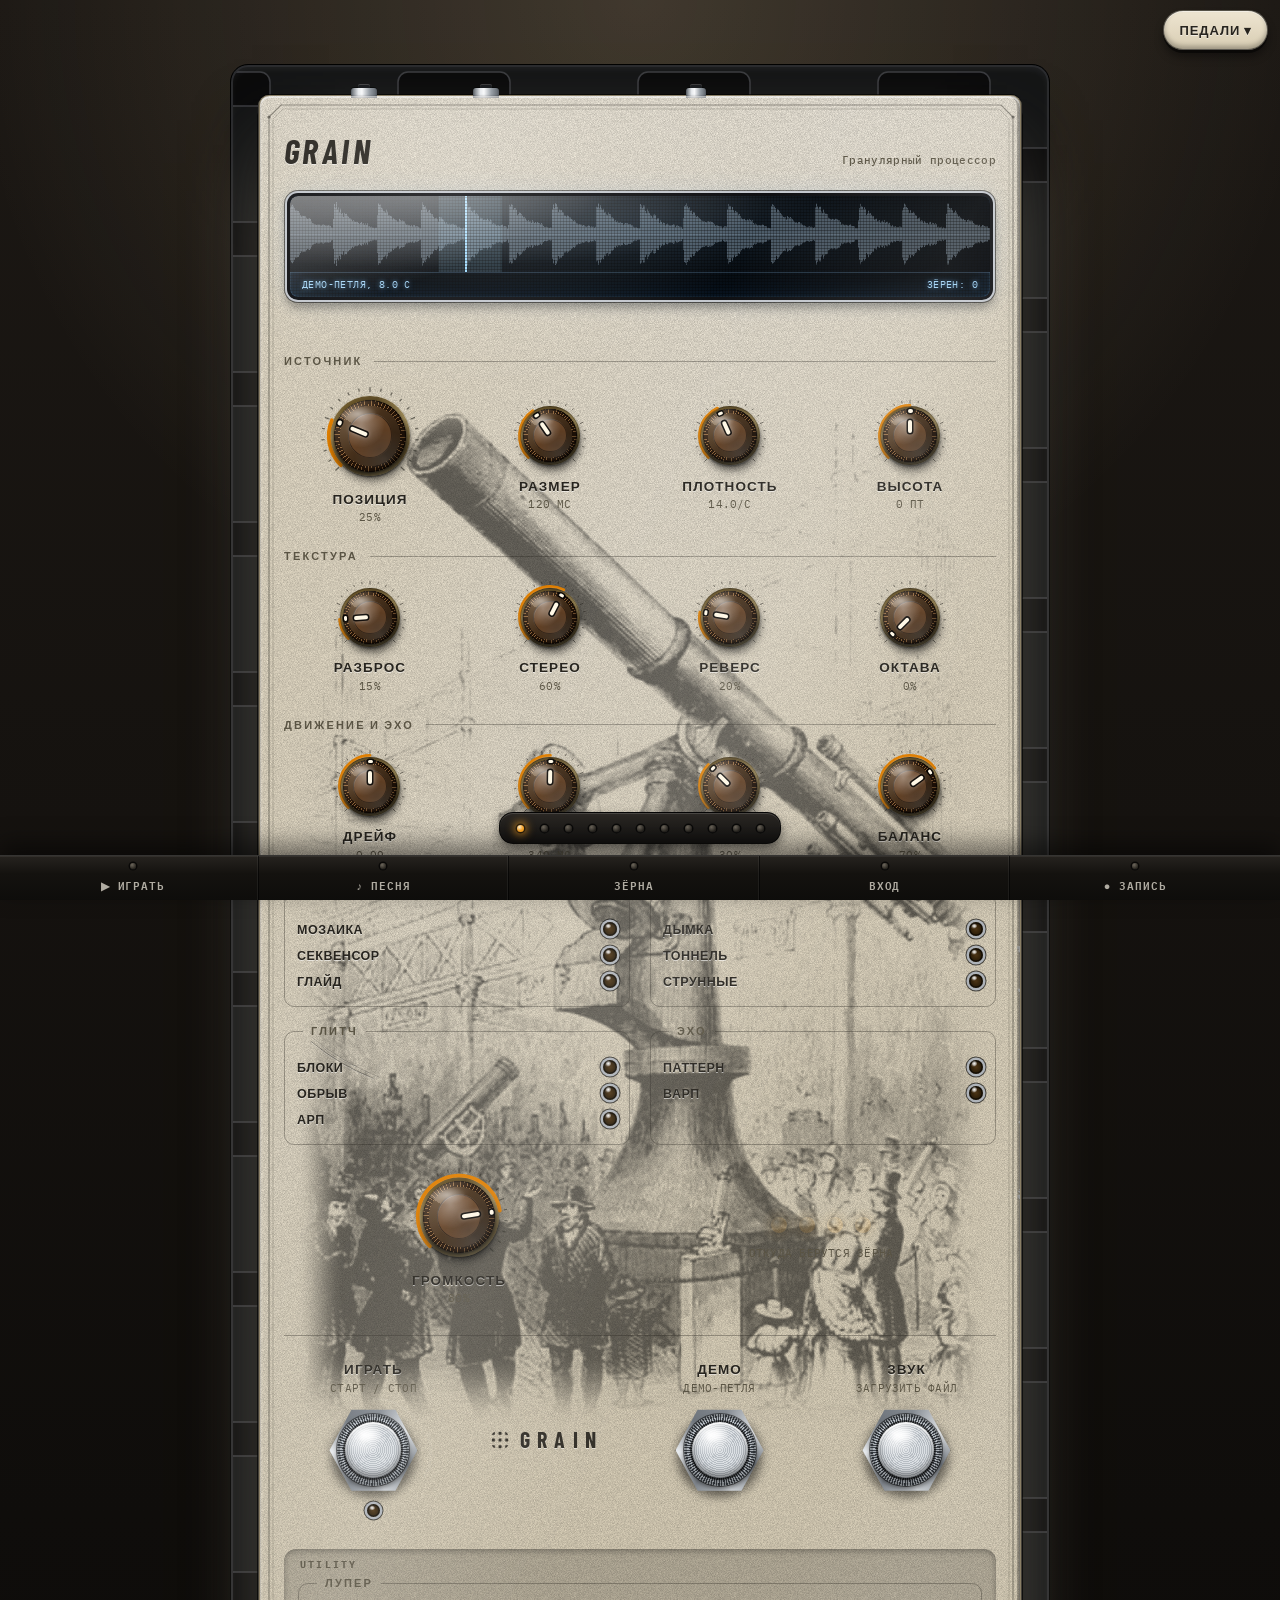
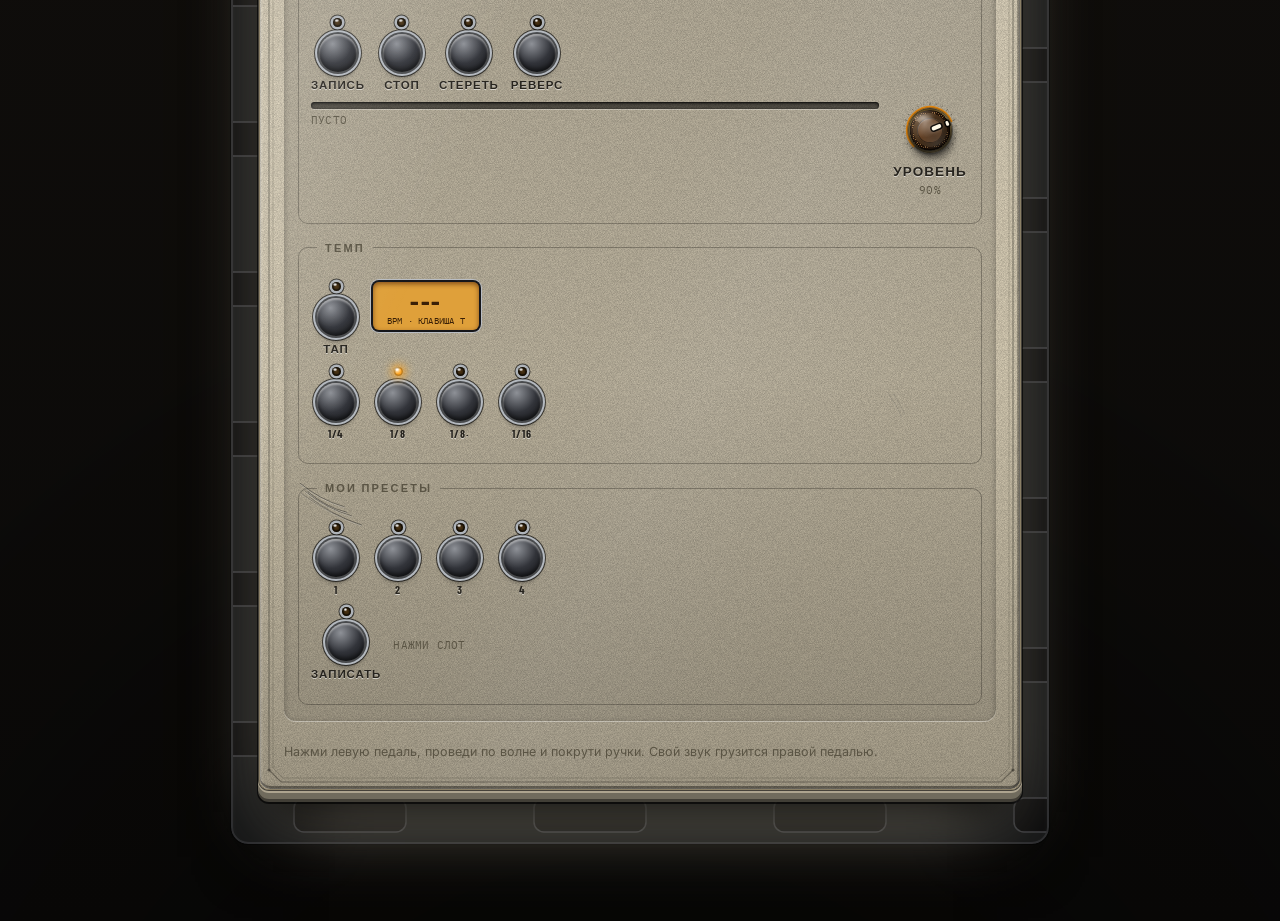
==== commit 8f1498e3: "Add files via upload" ====
--- a/index.html
+++ b/index.html
@@ -944,6 +944,32 @@
 .pedal.bp-swirl .knob .kcap::after { background: radial-gradient(circle at 30% 24%, rgba(255,255,255,.3), rgba(255,255,255,0) 56%); }
 .pedal.bp-swirl .knob .kind::before { top: 19%; height: 19%; width: 4px; margin-left: -2px; }
 
+/* ================= engraved art (no frames), hand-applied ================= */
+:root {
+  --ar-tail: url("[data-uri]");
+  --ar-grain: url("[data-uri]");
+  --ar-tape: url("[data-uri]");
+  --ar-wah: url("[data-uri]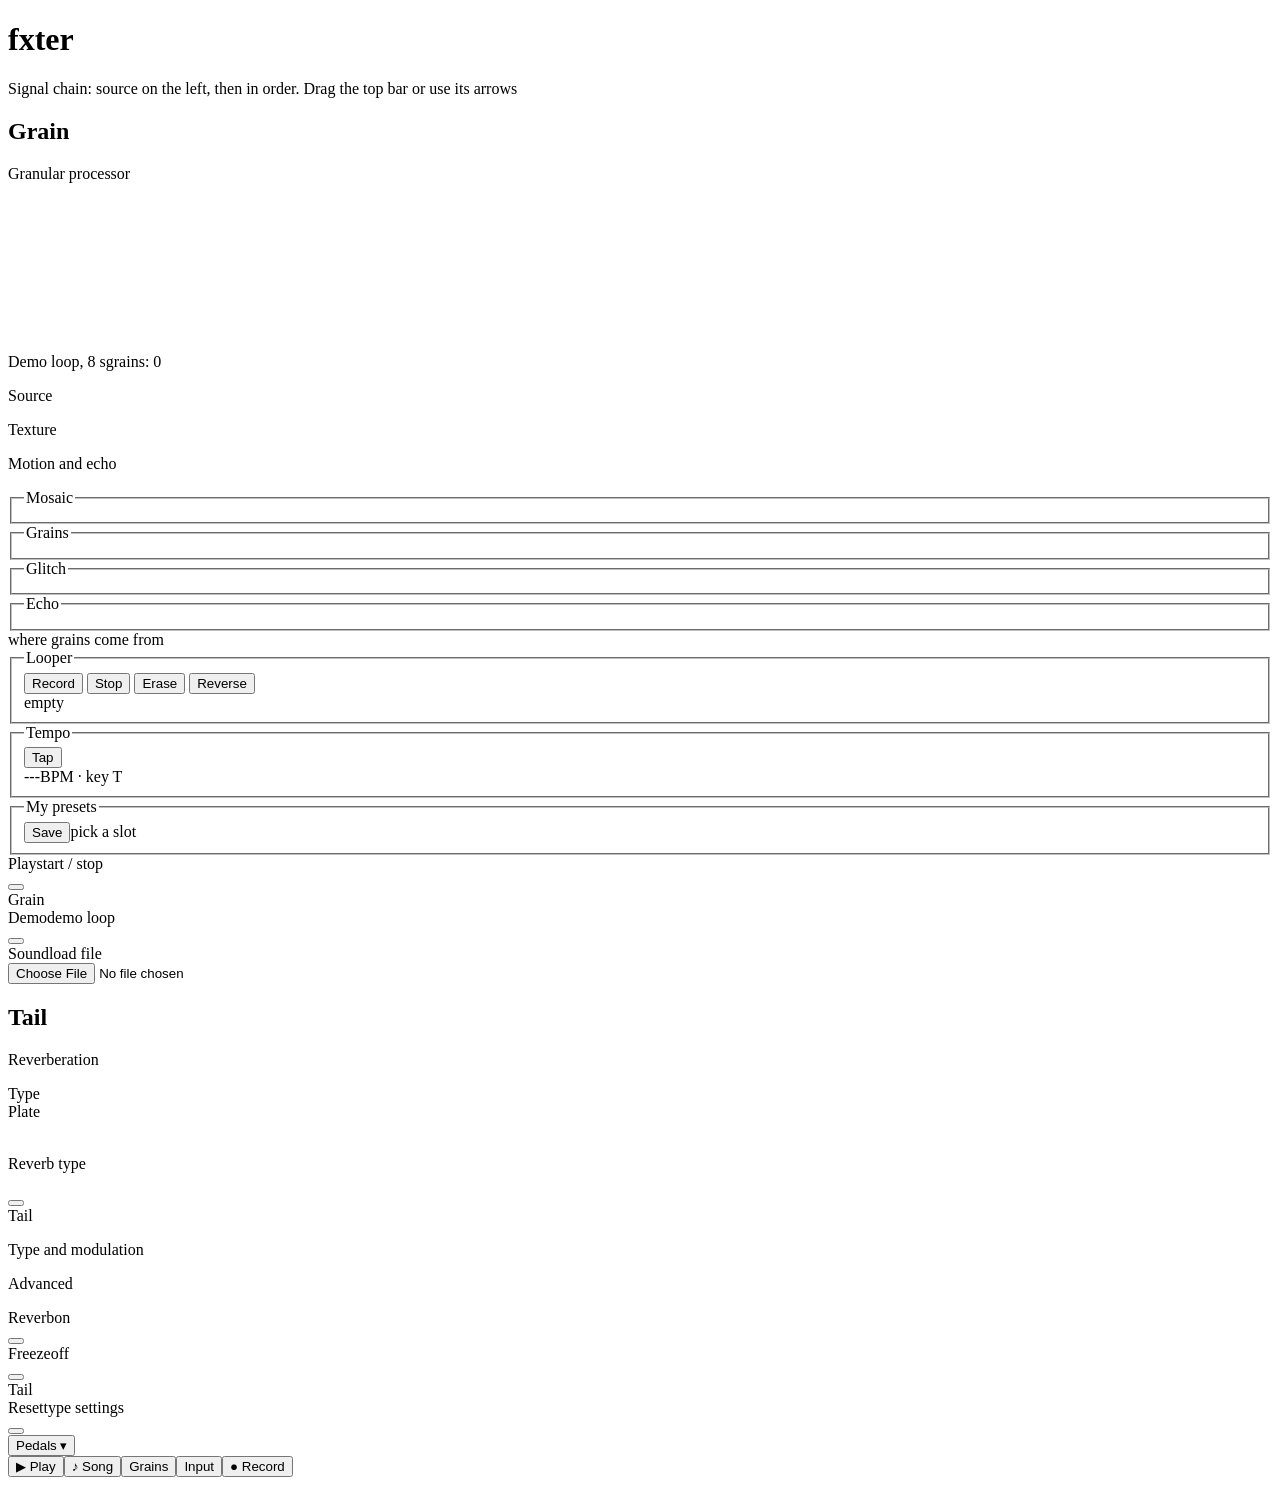
==== commit 78b15bde: "Add files via upload" ====
--- a/index.html
+++ b/index.html
@@ -4,2918 +4,146 @@
 <meta charset="utf-8">
 <meta name="viewport" content="width=device-width, initial-scale=1, viewport-fit=cover">
 <meta name="theme-color" content="#14110e">
-<title>Grain Pedal</title>
+<title>fxter</title>
+<link rel="apple-touch-icon" href="icons/apple-touch-icon.png">
+<link rel="icon" type="image/png" sizes="32x32" href="icons/favicon-32.png">
+<meta name="apple-mobile-web-app-capable" content="yes">
+<meta name="apple-mobile-web-app-title" content="fxter">
+
 <meta name="claude:viewport-fit-sides" content="cover">
-<link rel="preconnect" href="https://fonts.googleapis.com">
-<link rel="stylesheet" href="https://fonts.googleapis.com/css2?family=Barlow+Condensed:wght@600;700&family=IBM+Plex+Mono:wght@400;500&family=Inter:wght@400;500;600&family=VT323&family=Playfair+Display:ital,wght@1,700&family=Stardos+Stencil:wght@700&family=Big+Shoulders+Stencil+Text:wght@800&display=swap">
-<style>
-/* ============ PEDAL KIT ============
-   Adding a pedal later: (1) copy a <section class="pedal theme-..."> block, (2) pick or add a theme class below (7 variables),
-   (3) describe its knobs as config arrays and call makeKnob(), (4) add its audio build function and put it in the signal chain.
-   Shared parts that every pedal reuses: .pedal, .knob (+ .main), .led, .key (round push button), .fs (footswitch), .window (amber glass),
-   .rowcap (printed caption with hairline), fieldset.grp (captioned group). Pedal-specific layout lives in .p1-* and .p2-* classes.
-   Look: all knobs are one family (black matte, cream pointer); each pedal has one larger main knob with a brushed aluminium cap;
-   one amber accent across the rack; captions are single hairlines, no boxes. */
-:root {
-  --bg: #cbc6b9;
-  --fg: #1d1a15;
-  --muted: #55503f;
-  --focus: #b86a00;
-  --dim: brightness(1);
-  --screen: #dfa03a; --screen-ink: #3a2007; --grain: #7d260d;
-  --lcd: #dfa03a; --lcd-ink: #3a2007;
-  --led-on: #ffa726;
-  --font-display: "Barlow Condensed", "Arial Narrow", Arial, sans-serif;
-  --font-body: "Inter", system-ui, -apple-system, "Segoe UI", sans-serif;
-  --font-mono: "IBM Plex Mono", ui-monospace, Menlo, Consolas, monospace;
-}
-@media (prefers-color-scheme: dark) {
-  :root:not([data-theme="light"]) { --bg: #14110e; --fg: #efe9dc; --muted: #a39b8a; --focus: #ffb347; --dim: brightness(0.9); color-scheme: dark; }
-}
-:root[data-theme="dark"] { --bg: #14110e; --fg: #efe9dc; --muted: #a39b8a; --focus: #ffb347; --dim: brightness(0.9); color-scheme: dark; }
-
-/* themes: enamel colour, print colour, edge, hairline, texture */
-.theme-cream {
-  --pd-a: #eee5d1; --pd-b: #d8cdb3; --pd-edge: #8a7f66; --pd-line: rgba(39,36,30,0.34);
-  --pd-ink: #27241e; --pd-muted: #5a5444; --pd-ts: 0 1px 0 rgba(255,255,255,0.55);
-  --tick: rgba(39,36,30,0.6); --arc: #e07f00; --led-off: #6d6554;
-  --noise: url("data:image/svg+xml;utf8,<svg xmlns='http://www.w3.org/2000/svg' width='260' height='260'><filter id='n'><feTurbulence type='fractalNoise' baseFrequency='1.1' numOctaves='2' stitchTiles='stitch'/><feColorMatrix values='0 0 0 0 0.25  0 0 0 0 0.2  0 0 0 0 0.1  0 0 0 0.12 0'/></filter><rect width='100%' height='100%' filter='url(%23n)'/></svg>");
-  --pd-shadow: inset 0 1px 0 rgba(255,255,255,0.8), inset 0 -4px 0 rgba(90,70,30,0.2);
-}
-.theme-graphite {
-  --pd-a: #36383c; --pd-b: #1f2023; --pd-edge: #09090a; --pd-line: rgba(236,228,208,0.3);
-  --pd-ink: #ece4d0; --pd-muted: #aaa38f; --pd-ts: 0 1px 0 rgba(0,0,0,0.55);
-  --tick: rgba(236,228,208,0.55); --arc: #ffb02e; --led-off: #4a4b4f;
-  --noise: url("data:image/svg+xml;utf8,<svg xmlns='http://www.w3.org/2000/svg' width='260' height='260'><filter id='n'><feTurbulence type='fractalNoise' baseFrequency='1.1' numOctaves='2' stitchTiles='stitch'/><feColorMatrix values='0 0 0 0 1  0 0 0 0 1  0 0 0 0 1  0 0 0 0.07 0'/></filter><rect width='100%' height='100%' filter='url(%23n)'/></svg>");
-  --pd-shadow: inset 0 1px 0 rgba(255,255,255,0.16), inset 0 -4px 0 rgba(0,0,0,0.4);
-}
-
-.theme-gate {
-  --pd-a: #8f2c23; --pd-b: #5a1410; --pd-edge: #260704; --pd-line: rgba(255,226,210,0.32);
-  --pd-ink: #ffe9dc; --pd-muted: #e8bba9; --pd-ts: 0 1px 0 rgba(0,0,0,0.5); --pd-active: #ffd48a;
-  --tick: rgba(255,226,210,0.55); --arc: #ffb02e; --led-off: #4a1a15;
-  --noise: url("data:image/svg+xml;utf8,<svg xmlns='http://www.w3.org/2000/svg' width='260' height='260'><filter id='n'><feTurbulence type='fractalNoise' baseFrequency='1.1' numOctaves='2' stitchTiles='stitch'/><feColorMatrix values='0 0 0 0 1  0 0 0 0 1  0 0 0 0 1  0 0 0 0.07 0'/></filter><rect width='100%' height='100%' filter='url(%23n)'/></svg>");
-  --pd-shadow: inset 0 1px 0 rgba(255,255,255,0.22), inset 0 -4px 0 rgba(0,0,0,0.42);
-}
-.bp-gate .knobs { grid-template-columns: repeat(3, minmax(0, 1fr)); margin-top: 128px; }
-
-.theme-mint {
-  --pd-a: #93ddcc; --pd-b: #55baa8; --pd-edge: #2b7366; --pd-line: rgba(10,46,40,0.34);
-  --pd-ink: #0c2d28; --pd-muted: #1c5148; --pd-ts: 0 1px 0 rgba(255,255,255,0.4); --pd-active: #0c2d28;
-  --tick: rgba(12,45,40,0.6); --arc: #e07f00; --led-off: #2d6258;
-  --noise: url("data:image/svg+xml;utf8,<svg xmlns='http://www.w3.org/2000/svg' width='260' height='260'><filter id='n'><feTurbulence type='fractalNoise' baseFrequency='1.1' numOctaves='2' stitchTiles='stitch'/><feColorMatrix values='0 0 0 0 0.05  0 0 0 0 0.2  0 0 0 0 0.17  0 0 0 0.12 0'/></filter><rect width='100%' height='100%' filter='url(%23n)'/></svg>");
-  --pd-shadow: inset 0 1px 0 rgba(255,255,255,0.65), inset 0 -4px 0 rgba(10,70,58,0.28);
-}
-
-.theme-cosmic {
-  --pd-a: #2b3195; --pd-b: #0e1450; --pd-edge: #050829; --pd-line: rgba(190,205,255,0.32);
-  --pd-ink: #e9eeff; --pd-muted: #aab8f0; --pd-ts: 0 1px 0 rgba(0,0,0,0.5); --pd-active: #ffd48a;
-  --tick: rgba(200,212,255,0.55); --arc: #ffb02e; --led-off: #1a2262;
-  --noise: url("data:image/svg+xml;utf8,<svg xmlns='http://www.w3.org/2000/svg' width='320' height='320'><filter id='s'><feTurbulence type='fractalNoise' baseFrequency='0.75' numOctaves='1' seed='4'/><feColorMatrix values='0 0 0 0 1  0 0 0 0 1  0 0 0 0 1  16 0 0 0 -12.6'/></filter><rect width='100%' height='100%' filter='url(%23s)'/></svg>"), url("data:image/svg+xml;utf8,<svg xmlns='http://www.w3.org/2000/svg' width='260' height='260'><filter id='n'><feTurbulence type='fractalNoise' baseFrequency='1.1' numOctaves='2' stitchTiles='stitch'/><feColorMatrix values='0 0 0 0 1  0 0 0 0 1  0 0 0 0 1  0 0 0 0.06 0'/></filter><rect width='100%' height='100%' filter='url(%23n)'/></svg>"), radial-gradient(ellipse at 82% 12%, rgba(130,100,255,0.34), rgba(130,100,255,0) 55%), radial-gradient(ellipse at 10% 90%, rgba(40,120,255,0.22), rgba(40,120,255,0) 50%);
-  --pd-shadow: inset 0 1px 0 rgba(255,255,255,0.2), inset 0 -4px 0 rgba(0,0,0,0.4);
-}
-
-* { box-sizing: border-box; }
-html { -webkit-text-size-adjust: 100%; }
-body { margin: 0; }
-.dock { position: fixed; left: 0; right: 0; bottom: 0; z-index: 30; display: flex; align-items: center; gap: 8px; padding: 8px max(12px, env(safe-area-inset-right, 0px)) calc(8px + env(safe-area-inset-bottom, 0px)) max(12px, env(safe-area-inset-left, 0px)); background: rgba(20,17,14,0.94); border-top: 1px solid rgba(239,233,220,0.18); backdrop-filter: blur(8px); -webkit-backdrop-filter: blur(8px); }
-.dock button { flex: 1; min-height: 46px; min-width: 0; border-radius: 10px; border: 1px solid rgba(239,233,220,0.28); background: #2a2520; color: #efe9dc; font: 600 12px var(--font-body); cursor: pointer; }
-.dock button.on { background: #ffa726; border-color: #ffa726; color: #2a1600; }
-.dock button#dkRec.on { background: #d9412b; border-color: #d9412b; color: #fff; }
-.dock button:focus-visible, .dock a:focus-visible { outline: 3px solid var(--focus); outline-offset: 2px; }
-.dock .dkinfo { flex: none; max-width: 30%; font: 500 11px var(--font-mono); color: #a39b8a; }
-.dock .dkinfo a { color: #ffb347; }
-html { -webkit-text-size-adjust: 100%; }
-body { margin: 0; }
-body {
-  background: var(--bg); color: var(--fg);
-  font-family: var(--font-body); font-size: 15px; line-height: 1.5;
-  padding-block: 64px 116px;
-  padding-left: max(16px, env(safe-area-inset-left, 0px));
-  padding-right: max(16px, env(safe-area-inset-right, 0px));
-}
-.wrap { max-width: 960px; margin: 0 auto; display: grid; grid-template-columns: minmax(0, 1fr); gap: 44px; }
-header h1 { font-family: var(--font-display); font-weight: 700; font-size: 32px; letter-spacing: 0.06em; text-transform: uppercase; margin: 0 0 4px; }
-header p { margin: 0; color: var(--muted); max-width: 64ch; }
-
-/* ---------- enclosure ---------- */
-.pedal {
-  --rule: var(--pd-line);
-  border-radius: 18px; padding: 40px 44px 32px; position: relative; filter: var(--dim); min-width: 0;
-  color: var(--pd-ink);
-  background: var(--noise), linear-gradient(var(--pd-a), var(--pd-b));
-  border: 1px solid var(--pd-edge);
-  box-shadow: var(--pd-shadow), 0 26px 32px -22px rgba(0,0,0,0.6), 0 2px 5px rgba(0,0,0,0.3);
-}
-.name { font-family: var(--font-display); font-weight: 700; text-transform: uppercase; letter-spacing: 0.08em; font-size: 13.5px; line-height: 1.1; display: block; text-shadow: var(--pd-ts); }
-.sub { display: block; font-family: var(--font-mono); font-weight: 400; font-size: 11px; letter-spacing: 0.02em; text-transform: uppercase; font-variant-numeric: tabular-nums; margin-top: 3px; min-height: 1.3em; color: var(--pd-muted); }
-.rowbox { margin-bottom: 26px; }
-.rowcap, .advlab, .padlab { margin: 0 0 16px; font-family: var(--font-display); font-weight: 700; font-size: 12px; letter-spacing: 0.16em; text-transform: uppercase; display: flex; align-items: center; gap: 12px; color: var(--pd-muted); }
-.rowcap::after, .advlab::after, .padlab::after { content: ""; flex: 1; height: 1px; background: var(--pd-line); }
-.advlab { margin-top: 28px; }
-.knobs { display: grid; grid-template-columns: repeat(4, minmax(0, 1fr)); gap: 22px 8px; align-items: center; }
-.kw { text-align: center; min-width: 0; }
-.kw .knob { margin-bottom: 6px; }
-.jacks { position: absolute; top: -10px; left: 84px; right: 84px; display: flex; justify-content: space-between; pointer-events: none; }
-.jacks i { width: 34px; height: 12px; border-radius: 3px 3px 0 0; background: linear-gradient(90deg, #5f656c, #eceff2 38%, #9aa0a7 62%, #565c63); box-shadow: 0 -1px 2px rgba(0,0,0,0.4); }
-
-/* ---------- knobs: one family ---------- */
-.knob { --ks: 74px; width: var(--ks); height: var(--ks); position: relative; margin: 0 auto; cursor: ns-resize; touch-action: none; outline: none; -webkit-tap-highlight-color: transparent; user-select: none; border-radius: 50%; }
-.kw.small .knob { --ks: 56px; }
-.kw.big .knob { --ks: 100px; }
-.kscale { position: absolute; inset: 0; width: 100%; height: 100%; pointer-events: none; overflow: visible; }
-.kscale .tick { stroke: var(--tick); stroke-width: 1; }
-.kscale .arc { fill: none; stroke: var(--arc); stroke-width: 3; stroke-linecap: round; }
-.kbody { position: absolute; inset: 14%; border-radius: 50%; box-shadow: 0 6px 9px rgba(0,0,0,0.45), 0 1px 2px rgba(0,0,0,0.6); }
-.kskirt { position: absolute; inset: 0; border-radius: 50%; background: repeating-conic-gradient(#0a0b0c 0 1.5deg, #373a3f 1.5deg 3deg); box-shadow: inset 0 0 0 1px rgba(0,0,0,0.6); }
-.kskirt::after { content: ""; position: absolute; inset: 0; border-radius: 50%; background: linear-gradient(160deg, rgba(255,255,255,0.2), rgba(255,255,255,0) 45%, rgba(0,0,0,0.3)); }
-.kcap { position: absolute; inset: 10%; border-radius: 50%; background: radial-gradient(circle at 34% 24%, rgba(255,255,255,0.2), rgba(255,255,255,0) 44%), conic-gradient(from 30deg, #25272b, #404348, #181a1d, #35383c, #141517, #3f4247, #1b1c1f, #25272b); box-shadow: inset 0 0 0 1px rgba(255,255,255,0.09), inset 0 -3px 5px rgba(0,0,0,0.55); }
-.kind { position: absolute; inset: 0; pointer-events: none; }
-.kind::before { content: ""; position: absolute; left: 50%; top: 21%; width: 3px; height: 18%; margin-left: -1.5px; border-radius: 2px; background: #f3ecda; box-shadow: 0 0 2px rgba(255,255,255,0.4); }
-/* the main knob of a pedal (and the type selector): brushed aluminium cap */
-.knob.main .kcap, .selknob .knob .kcap { background: radial-gradient(circle at 34% 24%, rgba(255,255,255,0.7), rgba(255,255,255,0) 44%), conic-gradient(from 30deg, #b9bdc2, #eef0f2, #9ea3a9, #e1e4e7, #8f949a, #eceef0, #a8adb3, #b9bdc2); box-shadow: inset 0 0 0 1px rgba(0,0,0,0.35), inset 0 -3px 4px rgba(0,0,0,0.3), inset 0 1px 1px rgba(255,255,255,0.7); }
-.knob.main .kind::before, .selknob .knob .kind::before { background: #17181a; box-shadow: none; }
-.knob:focus-visible { outline: 2px solid var(--focus); outline-offset: 3px; }
-
-/* ---------- footswitches, LEDs, round buttons ---------- */
-.hexw { filter: drop-shadow(0 4px 3px rgba(0,0,0,0.5)); }
-.hex { width: 88px; height: 88px; display: grid; place-items: center; clip-path: polygon(25% 4%, 75% 4%, 100% 50%, 75% 96%, 25% 96%, 0 50%); background: conic-gradient(from 10deg, #858b92, #e6e9ec, #6f757c, #d3d7db, #80868d, #e9ecef, #6f757c, #858b92); }
-.fs { width: 56px; height: 56px; border-radius: 50%; border: 0; padding: 0; cursor: pointer; display: block; position: relative; background: radial-gradient(circle at 34% 28%, #ffffff 0, #dfe3e6 26%, #a3aab1 70%, #747b82 100%); box-shadow: inset 0 2px 2px rgba(255,255,255,0.95), inset 0 -4px 5px rgba(0,0,0,0.3), 0 0 0 2px rgba(0,0,0,0.35); }
-.fs::after { content: ""; position: absolute; inset: -7px; border-radius: 50%; z-index: -1; background: repeating-conic-gradient(#4d5359 0 2.5deg, #a3a9af 2.5deg 5deg); box-shadow: 0 0 0 1px rgba(0,0,0,0.4); }
-.fs:active { transform: translateY(1px) scale(0.985); box-shadow: inset 0 2px 4px rgba(0,0,0,0.3), 0 0 0 2px rgba(0,0,0,0.35); }
-.fs:focus-visible, .filefs:focus-within .fs { outline: 3px solid var(--focus); outline-offset: 9px; }
-.fswrap { display: grid; justify-items: center; gap: 10px; text-align: center; width: 140px; position: relative; z-index: 1; }
-.fsrow { display: flex; justify-content: space-around; align-items: flex-end; gap: 8px; margin-top: 36px; padding-top: 26px; border-top: 1px solid var(--pd-line); position: relative; }
-.filefs { position: relative; display: block; cursor: pointer; }
-.filefs input { position: absolute; inset: 0; opacity: 0; cursor: pointer; width: 100%; height: 100%; }
-.led { width: 12px; height: 12px; border-radius: 50%; display: inline-block; flex: none; background: radial-gradient(circle at 35% 30%, #a79d8a 0, var(--led-off) 62%); box-shadow: inset 0 0 0 1.5px rgba(0,0,0,0.5), 0 1px 0 rgba(255,255,255,0.2); }
-.led.on, .key[aria-pressed="true"] .led, .key[aria-checked="true"] .led { background: radial-gradient(circle at 35% 30%, #fff6e0 0, var(--led-on) 48%); box-shadow: inset 0 0 0 1.5px rgba(0,0,0,0.25), 0 0 10px 2px var(--led-on); }
-.led.on.red { background: radial-gradient(circle at 35% 30%, #ffe0da 0, #ff4a3a 48%); box-shadow: inset 0 0 0 1.5px rgba(0,0,0,0.25), 0 0 10px 2px #ff4a3a; }
-.led.on.green { background: radial-gradient(circle at 35% 30%, #e6ffe9 0, #46e06a 48%); box-shadow: inset 0 0 0 1.5px rgba(0,0,0,0.25), 0 0 10px 2px #46e06a; }
-.mark { font-family: var(--font-display); font-weight: 700; font-size: 22px; letter-spacing: 0.32em; text-transform: uppercase; align-self: center; display: flex; gap: 10px; align-items: center; z-index: 1; opacity: 0.92; text-shadow: var(--pd-ts); }
-.mark i { width: 20px; height: 20px; border-radius: 50%; background: radial-gradient(circle, currentColor 1.5px, transparent 2px) 0 0 / 6.7px 6.7px; }
-.key { display: inline-flex; flex-direction: column; align-items: center; justify-content: flex-start; gap: 7px; min-width: 50px; padding: 0; border: 0; background: none; cursor: pointer; color: inherit; font: 700 11.5px var(--font-display); letter-spacing: 0.08em; text-transform: uppercase; text-align: center; line-height: 1; text-shadow: var(--pd-ts); }
-.key .led { order: -1; width: 9px; height: 9px; }
-.key::before { content: ""; width: 38px; height: 38px; border-radius: 50%; background: radial-gradient(circle at 36% 28%, #7a7d83, #2b2d31 60%, #151618); box-shadow: inset 0 1px 1px rgba(255,255,255,0.4), 0 0 0 3px rgba(0,0,0,0.25), 0 0 0 4px rgba(255,255,255,0.22), 0 4px 5px rgba(0,0,0,0.45); }
-.key:active::before { transform: translateY(1px); box-shadow: inset 0 1px 1px rgba(255,255,255,0.3), 0 0 0 3px rgba(0,0,0,0.25), 0 0 0 4px rgba(255,255,255,0.22), 0 1px 2px rgba(0,0,0,0.5); }
-.key:focus-visible { outline: 2px solid var(--focus); outline-offset: 4px; border-radius: 6px; }
-.key.saved .led { background: radial-gradient(circle at 35% 30%, #fff6e0 0, #b9741a 55%); }
-/* captioned group: a single hairline with the caption set into it */
-fieldset.grp { margin: 0; border: 0; border-top: 1px solid var(--pd-line); padding: 6px 0 8px; min-width: 0; }
-fieldset.grp legend { font-family: var(--font-display); font-weight: 700; font-size: 12px; letter-spacing: 0.16em; text-transform: uppercase; padding: 0 10px 0 0; color: var(--pd-muted); }
-/* amber glass window */
-.window { background: var(--screen); border-radius: 8px; box-shadow: inset 0 2px 7px rgba(70,25,0,0.6), 0 0 0 3px #15161a, 0 0 0 5px #b9bdc3, 0 0 0 6px rgba(0,0,0,0.45), 0 6px 8px 4px rgba(0,0,0,0.28); overflow: hidden; position: relative; margin: 6px; }
-.window::after { content: ""; position: absolute; inset: 0; pointer-events: none; background: radial-gradient(ellipse at 50% 40%, rgba(255,244,210,0.4), rgba(120,50,0,0.28) 95%); }
-
-/* ---------- unit 1: Grain (cream) ---------- */
-.p1-grid { display: grid; grid-template-columns: minmax(0, 1fr) 272px; gap: 44px; }
-.screen { margin-bottom: 34px; }
-canvas.wave { display: block; width: 100%; height: 76px; touch-action: none; cursor: crosshair; }
-.screen-foot { display: flex; justify-content: space-between; gap: 12px; padding: 4px 12px 5px; border-top: 1px solid rgba(58,32,7,0.3); font-family: var(--font-mono); font-size: 10px; letter-spacing: 0.04em; text-transform: uppercase; color: var(--screen-ink); font-variant-numeric: tabular-nums; position: relative; z-index: 1; }
-.p1-right { display: grid; align-content: start; gap: 26px; }
-.groups { display: grid; grid-template-columns: 1fr 1fr; gap: 16px 20px; }
-.radio { display: flex; align-items: center; justify-content: space-between; gap: 8px; width: 100%; background: none; border: 0; padding: 5px 0; cursor: pointer; font: 600 12.5px var(--font-display); letter-spacing: 0.04em; text-transform: uppercase; color: inherit; text-align: left; flex-direction: row-reverse; min-width: 0; text-shadow: var(--pd-ts); }
-.radio .led { width: 14px; height: 14px; }
-.radio[aria-checked="true"] .led { background: radial-gradient(circle at 35% 30%, #fff6e0 0, var(--led-on) 48%); box-shadow: inset 0 0 0 1.5px rgba(0,0,0,0.25), 0 0 10px 2px var(--led-on); }
-.radio:focus-visible { outline: 2px solid var(--focus); outline-offset: 2px; border-radius: 4px; }
-.master-row { display: grid; grid-template-columns: 1fr 1fr; gap: 12px; align-items: center; }
-.tiles { display: flex; gap: 12px; justify-content: center; padding: 6px 0; }
-.tile { width: 16px; height: 16px; border-radius: 50%; background: radial-gradient(circle at 35% 30%, #fff3d0, #ffa726 55%); opacity: 0.16; box-shadow: 0 0 0 2px rgba(0,0,0,0.4), 0 0 12px #ffa726; }
-.tiles-cap { text-align: center; margin-top: 6px; }
-.status { margin-top: 22px; font-size: 12.5px; color: var(--pd-muted); min-height: 1.4em; }
-.tools { display: grid; grid-template-columns: repeat(3, minmax(0, 1fr)); gap: 16px 28px; margin-top: 10px; }
-.trow { display: flex; flex-wrap: wrap; gap: 14px 12px; align-items: flex-start; margin: 12px 0; }
-.bar { height: 7px; border-radius: 4px; background: rgba(0,0,0,0.55); box-shadow: inset 0 1px 3px #000, 0 1px 0 rgba(255,255,255,0.3); overflow: hidden; }
-.bar i { display: block; height: 100%; width: 0; background: linear-gradient(#ffd27a, #ffa726); }
-.bpm { display: grid; gap: 2px; justify-items: center; padding: 6px 14px 5px; border-radius: 6px; background: var(--lcd); color: var(--lcd-ink); box-shadow: inset 0 2px 5px rgba(70,25,0,0.6), 0 0 0 2px #15161a, 0 0 0 3px #b9bdc3; font-family: var(--font-display); font-weight: 700; font-size: 26px; line-height: 1; letter-spacing: 0.06em; text-shadow: none; }
-.bpm .sub { font-size: 9px; margin: 0; min-height: 0; color: var(--lcd-ink); }
-#slotInfo { align-self: center; max-width: 96px; line-height: 1.3; }
-
-/* ---------- unit 2: Tail (graphite) ---------- */
-.p2 { padding-top: 46px; }
-.p2-grid { display: grid; grid-template-columns: 360px minmax(0, 1fr); gap: 40px; align-items: start; }
-.lcd { display: flex; gap: 12px; align-items: center; justify-content: space-between; padding: 9px 14px; min-height: 62px; color: var(--lcd-ink); }
-.lcd-text { min-width: 0; position: relative; z-index: 1; }
-.lcd .cap { font: 700 11px var(--font-display); letter-spacing: 0.16em; text-transform: uppercase; opacity: 0.75; white-space: nowrap; overflow: hidden; text-overflow: ellipsis; }
-.lcd .val { font: 700 26px var(--font-display); letter-spacing: 0.06em; text-transform: uppercase; white-space: nowrap; overflow: hidden; line-height: 1.15; }
-canvas.irc { width: 76px; height: 42px; flex: none; position: relative; z-index: 1; }
-.padlab { margin: 32px 0 4px; }
-.sel { position: relative; width: 360px; height: 292px; margin: 0 auto; }
-.tp { position: absolute; display: flex; align-items: center; gap: 8px; background: none; border: 0; padding: 5px 0; cursor: pointer; color: var(--pd-ink); font: 700 12px var(--font-display); letter-spacing: 0.07em; text-transform: uppercase; white-space: nowrap; }
-.tp.l { transform: translate(calc(-100% + 7px), -50%); }
-.tp.r { transform: translate(-7px, -50%); }
-.tp .led { width: 13px; height: 13px; }
-.tp[aria-checked="true"] { color: var(--pd-active, #ffd48a); }
-.tp[aria-checked="true"] .led { background: radial-gradient(circle at 35% 30%, #fff6e0 0, var(--led-on) 48%); box-shadow: inset 0 0 0 1.5px rgba(0,0,0,0.25), 0 0 10px 2px var(--led-on); }
-.tp:focus-visible { outline: 2px solid #fff; outline-offset: 2px; border-radius: 4px; }
-.selknob { position: absolute; left: 128px; top: 94px; width: 104px; height: 104px; border: 0; padding: 0; background: none; border-radius: 50%; cursor: pointer; }
-.selknob .knob { --ks: 104px; cursor: pointer; }
-.selknob .kind { transition: transform 0.16s ease-out; }
-.selknob:focus-visible { outline: 3px solid #fff; outline-offset: 3px; }
-.art { color: var(--pd-ink); opacity: 0.85; }
-.art svg { display: block; width: 100%; height: auto; }
-.art-grain { max-width: 236px; margin: 4px auto 0; }
-.art-tail { margin-top: 22px; }
-.knobs.six { grid-template-columns: repeat(6, minmax(0, 1fr)); gap: 12px 2px; }
-.knobs.six .name { font-size: 12px; letter-spacing: 0.03em; }
-
-/* ---------- narrow screens ---------- */
-@media (max-width: 760px) {
-  .pedal { padding: 30px 18px 24px; }
-  .p2 { padding-top: 34px; }
-  .p1-grid, .p2-grid, .tools { grid-template-columns: 1fr; gap: 26px; }
-  .knob { --ks: 62px; }
-  .kw.small .knob { --ks: 46px; }
-  .kw.big .knob { --ks: 84px; }
-  .knobs { gap: 16px 2px; }
-  .knobs.six { grid-template-columns: repeat(3, minmax(0, 1fr)); }
-  .fswrap { width: 96px; }
-  .mark { display: none; }
-  .hex { width: 74px; height: 74px; }
-  .fs { width: 48px; height: 48px; }
-  .jacks { left: 36px; right: 36px; }
-  .sel { zoom: 0.86; }
-  header h1 { font-size: 26px; }
-}
-
-/* ---------- extra themes ---------- */
-.theme-tape {
-  --pd-a: #3f7a5a; --pd-b: #1d4833; --pd-edge: #0b261a; --pd-line: rgba(236,244,225,0.34);
-  --pd-ink: #eef3e0; --pd-muted: #bdd2bc; --pd-ts: 0 1px 0 rgba(0,0,0,0.5); --pd-active: #ffe29a;
-  --tick: rgba(236,244,225,0.55); --arc: #ffb02e; --led-off: #1d4331;
-  --noise: url("data:image/svg+xml;utf8,<svg xmlns='http://www.w3.org/2000/svg' width='260' height='260'><filter id='n'><feTurbulence type='fractalNoise' baseFrequency='1.1' numOctaves='2' stitchTiles='stitch'/><feColorMatrix values='0 0 0 0 1  0 0 0 0 1  0 0 0 0 1  0 0 0 0.07 0'/></filter><rect width='100%' height='100%' filter='url(%23n)'/></svg>");
-  --pd-shadow: inset 0 1px 0 rgba(255,255,255,0.2), inset 0 -4px 0 rgba(0,0,0,0.35);
-}
-.theme-swirl {
-  --pd-a: #e0916a; --pd-b: #bb633d; --pd-edge: #6b3016; --pd-line: rgba(43,20,9,0.36);
-  --pd-ink: #2b1409; --pd-muted: #5a2c15; --pd-ts: 0 1px 0 rgba(255,255,255,0.35); --pd-active: #2b1409;
-  --tick: rgba(43,20,9,0.6); --arc: #fff0c9; --led-off: #6b3016;
-  --noise: url("data:image/svg+xml;utf8,<svg xmlns='http://www.w3.org/2000/svg' width='260' height='260'><filter id='n'><feTurbulence type='fractalNoise' baseFrequency='1.1' numOctaves='2' stitchTiles='stitch'/><feColorMatrix values='0 0 0 0 0.25  0 0 0 0 0.2  0 0 0 0 0.1  0 0 0 0.12 0'/></filter><rect width='100%' height='100%' filter='url(%23n)'/></svg>");
-  --pd-shadow: inset 0 1px 0 rgba(255,255,255,0.5), inset 0 -4px 0 rgba(90,30,10,0.3);
-}
-
-/* ---------- signal chain ---------- */
-header { order: -2; }
-.chain { order: -1; min-width: 0; }
-.chain-cap { margin: 0 0 12px; font: 500 11px var(--font-mono); letter-spacing: 0.04em; text-transform: uppercase; color: var(--muted); }
-.rail { display: flex; flex-wrap: wrap; gap: 18px 14px; padding: 16px 16px 18px; border-radius: 14px; border: 1px solid #0a0a0b; background: linear-gradient(#26272a, #17181a); box-shadow: inset 0 2px 7px rgba(0,0,0,0.65), 0 1px 0 rgba(255,255,255,0.08); }
-.cslot { position: relative; width: 112px; border-radius: 10px; display: grid; justify-items: center; gap: 9px; padding: 0 0 12px; overflow: hidden; color: var(--pd-ink); background: var(--noise), linear-gradient(var(--pd-a), var(--pd-b)); border: 1px solid var(--pd-edge); box-shadow: var(--pd-shadow), 0 7px 9px -3px rgba(0,0,0,0.6); transition: transform 0.15s, box-shadow 0.15s; }
-.cslot.dragging { transform: translateY(-7px) scale(1.05); z-index: 3; box-shadow: var(--pd-shadow), 0 16px 18px -4px rgba(0,0,0,0.7); }
-.cgrip { width: 100%; height: 24px; border: 0; padding: 0; display: flex; align-items: center; justify-content: space-between; padding: 0 10px; color: inherit; background: rgba(0,0,0,0.2); font: 700 12px var(--font-mono); cursor: grab; touch-action: none; }
-.cgrip::after { content: ""; width: 30px; height: 6px; background: radial-gradient(circle, currentColor 1.2px, transparent 1.7px) 0 0 / 7.5px 6px; opacity: 0.75; }
-.cgrip:focus-visible, .cfs:focus-visible { outline: 2px solid var(--focus); outline-offset: -2px; }
-.cslot.fixed .cgrip { cursor: default; }
-.cslot.fixed .cgrip::after { display: none; }
-.cname { font: 700 17px/1 var(--font-display); letter-spacing: 0.1em; text-transform: uppercase; text-shadow: var(--pd-ts); }
-.cfs { width: 36px; height: 36px; border-radius: 50%; border: 0; padding: 0; cursor: pointer; background: radial-gradient(circle at 34% 28%, #fff 0, #dfe3e6 26%, #a3aab1 70%, #747b82 100%); box-shadow: inset 0 2px 2px rgba(255,255,255,0.95), inset 0 -3px 4px rgba(0,0,0,0.3), 0 0 0 3px rgba(0,0,0,0.35), 0 0 0 4px #9aa0a7; margin: 3px 0; }
-.cfs:active { transform: translateY(1px); }
-.cslot .led { margin-top: 1px; }
-.cslot .csub { font: 500 9.5px var(--font-mono); letter-spacing: 0.03em; text-transform: uppercase; opacity: 0.85; margin-top: -3px; }
-.cend { align-self: center; font: 500 10px var(--font-mono); letter-spacing: 0.05em; text-transform: uppercase; color: #a9a89f; text-align: center; padding: 0 4px; }
-.cend::before { content: ""; display: block; width: 34px; height: 12px; margin: 0 auto 6px; border-radius: 3px; background: linear-gradient(90deg, #5f656c, #eceff2 38%, #9aa0a7 62%, #565c63); }
-.chain-note { margin: 10px 0 0; font-size: 12.5px; color: var(--muted); min-height: 1.4em; }
-
-/* ---------- extra pedals ---------- */
-.bp { padding: 36px 40px 30px; }
-.bp-head { display: flex; align-items: baseline; justify-content: space-between; gap: 12px; flex-wrap: wrap; margin-bottom: 20px; }
-.bp-title { margin: 0; font: 700 38px/1 var(--font-display); letter-spacing: 0.07em; text-transform: uppercase; text-shadow: var(--pd-ts); }
-.bp-sub { margin: 0; font: 500 11px var(--font-mono); letter-spacing: 0.04em; text-transform: uppercase; color: var(--pd-muted); }
-.bp-grid { display: grid; grid-template-columns: minmax(0, 0.85fr) minmax(0, 1.6fr); gap: 36px; align-items: center; }
-.bp .art { max-width: 270px; margin: 0 auto 18px; }
-.bp .knobs { grid-template-columns: repeat(3, minmax(0, 1fr)); }
-.bp .fsrow { justify-content: center; }
-.modes { margin: 0; }
-@media (max-width: 760px) {
-  .bp { padding: 30px 18px 24px; }
-  .bp-grid { grid-template-columns: 1fr; gap: 22px; }
-  .bp-title { font-size: 32px; }
-  .rail { gap: 16px 10px; padding: 14px 10px 16px; justify-content: center; }
-  .cslot { width: 104px; }
-}
-
-/* ---------- phone ---------- */
-@media (max-width: 760px) {
-  body { padding-block: 14px 40px; }
-  .wrap { gap: 26px; }
-  header h1 { margin: 0 0 12px; font-size: 24px; }
-  header { margin: 0; }
-  .chain-cap { font-size: 10px; margin-bottom: 8px; }
-  .chain-note { font-size: 12px; }
-  .cgrip { height: 34px; }
-  .cfs { width: 40px; height: 40px; }
-  .knobs .name { font-size: 11.5px; letter-spacing: 0.03em; }
-  .knobs .sub { font-size: 9.5px; }
-  .radio, .key { min-height: 40px; }
-  .radio { display: flex; align-items: center; }
-  .trow { gap: 12px 10px; }
-  .fsrow { gap: 4px; }
-  .fswrap .name { font-size: 12px; }
-}
-@media (max-width: 400px) {
-  .pedal { padding-left: 14px; padding-right: 14px; }
-  .knobs .name { font-size: 11px; letter-spacing: 0.01em; }
-}
-
-/* ---------- drawings that belong to the enclosure ---------- */
-.bp > .bp-head, .bp > .bp-grid, .bp > .fsrow { position: relative; z-index: 1; }
-.plate { position: absolute; inset: 0; z-index: 0; pointer-events: none; overflow: hidden; border-radius: inherit; color: var(--pd-ink); }
-.plate svg { position: absolute; left: 0; top: 0; display: block; overflow: hidden; }
-.bp-grid.nomode { grid-template-columns: minmax(0, 1fr); }
-.bp-grid.nomode .knobs { grid-template-columns: repeat(6, minmax(0, 1fr)); }
-.bp-grid { align-items: start; }
-.modes .trow { flex-direction: column; align-items: flex-start; gap: 14px; }
-.artsw { display: flex; flex-wrap: wrap; align-items: center; gap: 8px; margin-top: 12px; }
-.artsw span { font: 500 11px var(--font-mono); letter-spacing: 0.04em; text-transform: uppercase; color: var(--muted); margin-right: 4px; }
-.artsw button { font: 600 13px var(--font-body); padding: 8px 14px; min-height: 40px; border-radius: 999px; border: 1px solid var(--muted); background: transparent; color: var(--fg); cursor: pointer; }
-.artsw button[aria-checked="true"] { background: var(--fg); color: var(--bg); border-color: var(--fg); }
-.artsw button:focus-visible { outline: 2px solid var(--focus); outline-offset: 2px; }
-@media (max-width: 760px) {
-  .bp-grid.nomode .knobs { grid-template-columns: repeat(3, minmax(0, 1fr)); }
-  .modes .trow { flex-direction: row; flex-wrap: wrap; }
-}
-
-/* ---------- each pedal has its own layout and knob caps ---------- */
-.bp-grid { display: grid; gap: 22px 28px; align-items: center; }
-.bp-grid .hero { display: flex; justify-content: center; align-items: flex-end; gap: 10px; }
-.bp-grid .knobs { gap: 20px 6px; }
-.lay-tape { grid-template-columns: auto minmax(0, 1fr); grid-template-areas: "hero stage" "knobs knobs"; }
-.lay-tape .hero { grid-area: hero; padding: 4px 6px 0; }
-.lay-tape .stage { grid-area: stage; min-height: 188px; align-self: stretch; }
-.lay-tape .knobs { grid-area: knobs; grid-template-columns: repeat(5, minmax(0, 1fr)); margin-top: 6px; }
-.lay-swirl { grid-template-columns: minmax(0, 0.7fr) minmax(0, 1.5fr); grid-template-areas: "modes hero" "knobs knobs"; }
-.lay-swirl .modes { grid-area: modes; align-self: center; }
-.lay-swirl .hero { grid-area: hero; padding-top: 26px; }
-.lay-swirl .knobs { grid-area: knobs; grid-template-columns: repeat(4, minmax(0, 1fr)); margin-top: 8px; }
-.lay-drive { grid-template-columns: auto minmax(0, 1fr); grid-template-areas: "hero knobs" "modes knobs"; gap: 18px 44px; }
-.lay-drive .hero { grid-area: hero; padding: 30px 30px 6px; }
-.lay-drive .modes { grid-area: modes; }
-.lay-drive .knobs { grid-area: knobs; grid-template-columns: repeat(2, minmax(0, 1fr)); gap: 34px 10px; }
-.lay-morph { grid-template-columns: minmax(0, 1fr); grid-template-areas: "modes" "knobs"; }
-.lay-morph .modes { grid-area: modes; }
-.lay-morph .modes .trow { flex-direction: row; justify-content: center; gap: 26px; }
-.lay-morph .modes legend { text-align: center; }
-.lay-morph .knobs { grid-area: knobs; max-width: 640px; margin: 0 auto; width: 100%; }
-.knobs.orbit { grid-template-columns: 1fr 1.3fr 1fr; grid-template-rows: auto auto auto; gap: 0 4px; align-items: center; }
-.orbit .kw:nth-child(1) { grid-area: 1 / 1; } .orbit .kw:nth-child(2) { grid-area: 1 / 3; }
-.orbit .kw:nth-child(3) { grid-area: 2 / 2; padding: 4px 0 8px; } .orbit .kw:nth-child(4) { grid-area: 3 / 1; } .orbit .kw:nth-child(5) { grid-area: 3 / 3; }
-.theme-tape .knob .kcap, .bp-tape .knob.main .kcap { background: radial-gradient(circle at 34% 24%, rgba(255,255,255,0.7), rgba(255,255,255,0) 44%), conic-gradient(from 30deg, #d9c58f, #f7edc9, #b49a5c, #efe2b4, #d9c58f 55%, #a88d52, #d9c58f); }
-.bp-tape .kind::before { background: #2a1d08; box-shadow: none; }
-@media (max-width: 760px) {
-  .lay-tape { grid-template-columns: auto minmax(0, 1fr); gap: 16px 10px; }
-  .lay-tape .stage { min-height: 160px; }
-  .lay-tape .knobs { grid-template-columns: repeat(3, minmax(0, 1fr)); }
-  .lay-swirl { grid-template-columns: minmax(0, 1fr); grid-template-areas: "modes" "hero" "knobs"; }
-  .lay-swirl .hero { padding-top: 12px; }
-  .lay-drive { grid-template-columns: minmax(0, 1fr); grid-template-areas: "hero" "modes" "knobs"; gap: 18px; }
-  .lay-drive .hero { padding: 26px 10px 0; }
-  .lay-drive .knobs { grid-template-columns: repeat(2, minmax(0, 1fr)); }
-  .lay-morph .modes .trow { gap: 14px; }
-}
-
-/* ---------- real-pedal proportions: portrait enclosures on a board, toggle switch for modes ---------- */
-.wrap { max-width: 1120px; grid-template-columns: repeat(auto-fit, minmax(min(100%, 340px), 1fr)); gap: 46px 30px; align-items: start; }
-header, .chain, #ped-grain, #ped-reverb { grid-column: 1 / -1; }
-#ped-grain, #ped-reverb { max-width: 960px; width: 100%; justify-self: center; }
-.wrap .bp { max-width: 410px; width: 100%; justify-self: center; padding: 30px 26px 24px; }
-.wrap .bp .jacks { left: -10px; right: -10px; top: 96px; align-items: flex-start; }
-.wrap .bp .jacks i { width: 11px; height: 34px; border-radius: 3px 0 0 3px; background: linear-gradient(180deg, #5f656c, #eceff2 38%, #9aa0a7 62%, #565c63); box-shadow: -1px 0 2px rgba(0,0,0,0.4); }
-.wrap .bp .jacks i:nth-child(2) { border-radius: 0 3px 3px 0; box-shadow: 1px 0 2px rgba(0,0,0,0.4); }
-.wrap .bp .jacks i:nth-child(n+3) { display: none; }
-.wrap .bp-head { margin-bottom: 14px; }
-.wrap .bp-title { font-size: 34px; }
-.wrap .bp .fsrow { margin-top: 18px; padding-top: 16px; }
-.wrap .bp-grid { gap: 18px 12px; }
-.wrap .lay-tape { grid-template-columns: minmax(0, 1fr); grid-template-areas: "stage" "knobs"; }
-.wrap .lay-tape .stage { min-height: 172px; }
-.wrap .lay-tape .knobs { grid-template-columns: repeat(3, minmax(0, 1fr)); gap: 22px 2px; margin-top: 6px; }
-.wrap .lay-swirl { grid-template-columns: auto minmax(0, 1fr); grid-template-areas: "hero hero" "modes knobs"; }
-.wrap .lay-swirl .hero { padding-top: 14px; }
-.wrap .lay-swirl .knobs { grid-template-columns: repeat(2, minmax(0, 1fr)); gap: 14px 2px; }
-.wrap .lay-drive { grid-template-columns: auto minmax(0, 1fr); grid-template-areas: "modes hero" "knobs knobs"; }
-.wrap .lay-drive .hero { padding: 24px 18px 4px; justify-self: end; }
-.wrap .lay-drive .knobs { grid-template-columns: repeat(4, minmax(0, 1fr)); gap: 20px 0; }
-.wrap .lay-morph { grid-template-columns: minmax(0, 1fr); grid-template-areas: "modes" "knobs"; }
-.wrap .bp .knobs .name { font-size: 12.5px; letter-spacing: 0.05em; }
-.modes { padding: 4px 0 0; }
-.tgl { display: flex; align-items: stretch; gap: 8px; margin: 6px 0 2px; }
-.tgl-sw { position: relative; flex: none; width: 52px; height: 108px; border: 0; padding: 0; background: none; cursor: pointer; }
-.tgl-sw::after { content: ""; position: absolute; left: 50%; top: 8px; bottom: 8px; width: 16px; margin-left: -8px; border-radius: 8px; background: rgba(0,0,0,0.3); box-shadow: inset 0 2px 4px rgba(0,0,0,0.65), 0 1px 0 rgba(255,255,255,0.25); }
-.tgl-sw::before { content: ""; position: absolute; z-index: 1; left: 50%; top: 50%; width: 36px; height: 36px; margin: -18px 0 0 -18px; border-radius: 50%; background: conic-gradient(from 20deg, #8d9399, #eceff1, #7d838a, #dfe3e6, #8d9399); box-shadow: 0 0 0 2px rgba(0,0,0,0.45), 0 3px 6px rgba(0,0,0,0.55); }
-.tgl .lev { position: absolute; z-index: 2; left: 50%; top: 50%; width: 13px; height: 38px; margin: -19px 0 0 -6.5px; border-radius: 7px; background: linear-gradient(90deg, #8a9097, #ffffff 42%, #868c93); box-shadow: 0 3px 5px rgba(0,0,0,0.55), inset 0 -3px 4px rgba(0,0,0,0.25); transform: translateY(var(--ty, 0px)) scaleY(var(--sy, 1)); transition: transform 0.15s; }
-.tgl[data-m="0"] { --ty: -30px; } .tgl[data-m="1"] { --ty: 0px; --sy: 0.42; } .tgl[data-m="2"] { --ty: 30px; }
-.tgl-sw:focus-visible { outline: 2px solid var(--focus); outline-offset: 2px; border-radius: 10px; }
-.tgl-labels { display: flex; flex-direction: column; justify-content: space-between; padding: 4px 0; }
-.tgl-labels button { position: relative; height: 34px; display: flex; align-items: center; padding: 0 0 0 16px; border: 0; background: none; color: inherit; font: 700 12.5px var(--font-display); letter-spacing: 0.08em; text-transform: uppercase; cursor: pointer; opacity: 0.68; text-align: left; }
-.tgl-labels button::before { content: ""; position: absolute; left: 0; top: 50%; width: 8px; height: 8px; margin-top: -4px; border-radius: 50%; background: var(--led-off); box-shadow: inset 0 0 0 1px rgba(0,0,0,0.45); }
-.tgl-labels button[aria-checked="true"] { opacity: 1; text-shadow: var(--pd-ts); }
-.tgl-labels button[aria-checked="true"]::before { background: var(--led-on); box-shadow: 0 0 8px 1px var(--led-on); }
-.tgl-labels button:focus-visible { outline: 2px solid var(--focus); outline-offset: 1px; }
-@media (max-width: 480px) { .wrap .bp { padding: 26px 16px 22px; } .wrap .bp .jacks { left: -8px; right: -8px; } }
-
-/* ---------- Drive: matte black powder coat, brushed, printed legends ---------- */
-.bp-drive { --pd-a: #2b2c2f; --pd-b: #19191b; background: repeating-linear-gradient(0deg, rgba(255,255,255,0.032) 0 1px, transparent 1px 3px), var(--noise), linear-gradient(var(--pd-a), var(--pd-b)); }
-.wrap .lay-drive { grid-template-columns: minmax(0, 1fr) minmax(0, 1.2fr) minmax(0, 1fr); grid-template-areas: none; gap: 30px 8px; padding-top: 36px; align-items: center; justify-items: center; }
-.wrap .lay-drive .knobs { display: contents; }
-.lay-drive .kw:nth-child(1) { grid-area: 1 / 1; } .lay-drive .kw:nth-child(2) { grid-area: 1 / 2; } .lay-drive .kw:nth-child(3) { grid-area: 1 / 3; }
-.lay-drive .modes { grid-area: 2 / 1; justify-self: start; padding-left: 4px; }
-.lay-drive .kw:nth-child(4) { grid-area: 2 / 2; } .lay-drive .kw:nth-child(5) { grid-area: 2 / 3; }
-.lay-drive .modes legend { display: none; }
-.tgl-labels button { font-size: 11.5px; }
-/* ---------- realism: sheen, glints, glow, depth ---------- */
-.pedal::before { content: ""; position: absolute; inset: 0; border-radius: inherit; pointer-events: none; z-index: 0;
-  background: linear-gradient(112deg, rgba(255,255,255,0) 16%, rgba(255,255,255,0.13) 29%, rgba(255,255,255,0) 41%, rgba(255,255,255,0) 63%, rgba(255,255,255,0.07) 71%, rgba(255,255,255,0) 82%), radial-gradient(120% 60% at 50% -8%, rgba(255,255,255,0.2), rgba(255,255,255,0) 62%); }
-.pedal::after { content: ""; position: absolute; inset: 0; border-radius: inherit; pointer-events: none; z-index: 0;
-  box-shadow: inset 0 0 0 1px rgba(255,255,255,0.16), inset 0 14px 20px -12px rgba(255,255,255,0.3), inset 0 -18px 24px -14px rgba(0,0,0,0.38); }
-.kbody { filter: drop-shadow(0 3px 2.5px rgba(0,0,0,0.32)); }
-.kbody::after { content: ""; position: absolute; inset: 5%; border-radius: 50%; pointer-events: none;
-  background: radial-gradient(ellipse 40% 20% at 32% 17%, rgba(255,255,255,0.5), rgba(255,255,255,0) 72%), radial-gradient(circle at 72% 88%, rgba(255,255,255,0.12), rgba(255,255,255,0) 42%); filter: blur(0.9px); }
-.fs::before { content: ""; position: absolute; left: 17%; top: 9%; width: 48%; height: 28%; border-radius: 50%; pointer-events: none; z-index: 2;
-  background: radial-gradient(ellipse, rgba(255,255,255,0.95), rgba(255,255,255,0) 72%); filter: blur(1px); }
-.window::before { content: ""; position: absolute; inset: 0; border-radius: inherit; pointer-events: none; z-index: 2;
-  background: linear-gradient(158deg, rgba(255,255,255,0.34), rgba(255,255,255,0) 36%), radial-gradient(ellipse at 18% 0%, rgba(255,255,255,0.28), rgba(255,255,255,0) 50%); }
-.led { position: relative; }
-.led.on::after { content: ""; position: absolute; inset: -9px; border-radius: 50%; pointer-events: none; background: radial-gradient(circle, rgba(255,167,38,0.6), rgba(255,167,38,0) 66%); filter: blur(4px); }
-.led.on.red::after { background: radial-gradient(circle, rgba(255,74,58,0.6), rgba(255,74,58,0) 66%); }
-.led.on.green::after { background: radial-gradient(circle, rgba(70,224,106,0.55), rgba(70,224,106,0) 66%); }
-.jacks i { box-shadow: 0 -1px 2px rgba(0,0,0,0.4), inset 0 1px 0 rgba(255,255,255,0.7), 0 3px 4px rgba(0,0,0,0.35); }
-/* ---------- pedalboard: perforated black board, pedals set on it ---------- */
-.wrap { --fg: #efe9dc; --muted: #a39b8a; color: #efe9dc; padding: 30px 28px 36px; border-radius: 18px; border: 1px solid #000;
-  background: #141516 url("data:image/svg+xml;utf8,<svg xmlns='http://www.w3.org/2000/svg' width='240' height='150'><g fill='%230a0a0b' stroke='%23393a3e' stroke-width='1.5'><rect x='14' y='18' width='112' height='34' rx='10'/><rect x='118' y='92' width='112' height='34' rx='10'/></g></svg>") 0 0 / 240px 150px;
-  box-shadow: inset 0 0 0 2px #2a2b2e, inset 0 3px 8px rgba(255,255,255,0.07), 0 34px 50px -22px rgba(0,0,0,0.75); }
-.pedal::after { background: radial-gradient(circle 5px at 14px 14px, #dfe2e5 0, #8d9298 55%, #44484d 75%, rgba(0,0,0,0) 82%), radial-gradient(circle 5px at calc(100% - 14px) 14px, #dfe2e5 0, #8d9298 55%, #44484d 75%, rgba(0,0,0,0) 82%), radial-gradient(circle 5px at 14px calc(100% - 14px), #dfe2e5 0, #8d9298 55%, #44484d 75%, rgba(0,0,0,0) 82%), radial-gradient(circle 5px at calc(100% - 14px) calc(100% - 14px), #dfe2e5 0, #8d9298 55%, #44484d 75%, rgba(0,0,0,0) 82%), repeating-linear-gradient(90deg, rgba(255,255,255,0.04) 0 1px, rgba(0,0,0,0.035) 1px 3px); }
-@media (min-width: 900px) {
-  .wrap { max-width: 1120px; grid-template-columns: repeat(2, minmax(0, 1fr)); gap: 52px 36px; }
-  .wrap > :not(.bp) { grid-column: 1 / -1; }
-}
-@media (max-width: 600px) { .wrap { padding: 20px 10px 28px; gap: 38px; } }
-/* ---------- no doodles, more hardware ---------- */
-.pedal::before { background: url("data:image/svg+xml;utf8,<svg xmlns='http://www.w3.org/2000/svg' width='300' height='300'><filter id='s'><feTurbulence type='fractalNoise' baseFrequency='0.8' seed='9'/><feColorMatrix values='0 0 0 0 1  0 0 0 0 1  0 0 0 0 1  13 0 0 0 -10.9'/></filter><rect width='100%' height='100%' filter='url(%23s)'/></svg>"), linear-gradient(112deg, rgba(255,255,255,0) 16%, rgba(255,255,255,0.14) 29%, rgba(255,255,255,0) 41%, rgba(255,255,255,0) 63%, rgba(255,255,255,0.08) 71%, rgba(255,255,255,0) 82%), radial-gradient(120% 60% at 50% -8%, rgba(255,255,255,0.22), rgba(255,255,255,0) 62%); }
-.knob.dark .kskirt { background: repeating-conic-gradient(#3a3d42 0 2.4deg, #101113 2.4deg 4.8deg); }
-.knob.light .kskirt { background: repeating-conic-gradient(#e4e7ea 0 2.4deg, #8f959b 2.4deg 4.8deg); }
-.knob.dark .kcap { box-shadow: inset 0 1px 1px rgba(255,255,255,0.35), inset 0 -2px 3px rgba(0,0,0,0.6), 0 0 0 1px rgba(0,0,0,0.7); }
-.led::before { content: ""; position: absolute; inset: -3.5px; border-radius: 50%; pointer-events: none;
-  background: conic-gradient(#e9ecef, #7d838a, #d9dde1, #6a7077, #e9ecef); -webkit-mask: radial-gradient(circle, transparent 58%, #000 62%); mask: radial-gradient(circle, transparent 58%, #000 62%); box-shadow: 0 1px 2px rgba(0,0,0,0.5); }
-.led::after { content: ""; position: absolute; left: 22%; top: 14%; width: 38%; height: 30%; border-radius: 50%; background: radial-gradient(ellipse, rgba(255,255,255,0.85), rgba(255,255,255,0)); pointer-events: none; }
-.led.on::after { inset: -9px; left: auto; top: auto; width: auto; height: auto; background: radial-gradient(circle, rgba(255,167,38,0.6), rgba(255,167,38,0) 66%); }
-.hex { box-shadow: 0 0 0 1px rgba(0,0,0,0.4); }
-.fs { box-shadow: inset 0 -3px 5px rgba(0,0,0,0.28), inset 0 2px 2px rgba(255,255,255,0.7), 0 2px 3px rgba(0,0,0,0.5); }
-.window { box-shadow: inset 0 2px 7px rgba(70,25,0,0.6), inset 0 0 22px rgba(0,0,0,0.35), 0 0 0 3px #15161a, 0 0 0 5px #c4c8ce, 0 0 0 6px rgba(0,0,0,0.5), 0 7px 9px 4px rgba(0,0,0,0.3); }
-/* ---------- style from the reference photo ---------- */
-.theme-silver {
-  --pd-a: #e6e8ea; --pd-b: #c2c6cb; --pd-edge: #7b8088; --pd-line: rgba(30,34,40,0.4);
-  --pd-ink: #1b1e22; --pd-muted: #474c54; --pd-ts: 0 1px 0 rgba(255,255,255,0.7);
-  --tick: rgba(30,34,40,0.6); --arc: #e07f00; --led-off: #6a6f76;
-  --noise: repeating-linear-gradient(90deg, rgba(255,255,255,0.3) 0 1px, rgba(0,0,0,0.05) 1px 3px);
-  --pd-shadow: inset 0 1px 0 rgba(255,255,255,0.9), inset 0 -4px 0 rgba(60,66,72,0.3);
-}
-.theme-mint {
-  --pd-a: #d3dd52; --pd-b: #a5b22b; --pd-edge: #5d6812; --pd-line: rgba(30,36,4,0.38);
-  --pd-ink: #1c2104; --pd-muted: #3d4610; --pd-ts: 0 1px 0 rgba(255,255,255,0.4); --pd-active: #1c2104;
-  --tick: rgba(28,33,4,0.6); --arc: #d96a00; --led-off: #4b5516;
-  --pd-shadow: inset 0 1px 0 rgba(255,255,255,0.6), inset 0 -4px 0 rgba(70,80,10,0.3);
-}
-.theme-swirl {
-  --pd-a: #f5ad3c; --pd-b: #e08a12; --pd-edge: #8a4e06; --pd-line: rgba(50,25,0,0.38);
-  --pd-ink: #261300; --pd-muted: #5a3205; --pd-ts: 0 1px 0 rgba(255,236,190,0.5);
-  --tick: rgba(38,19,0,0.6); --arc: #fff1c8; --led-off: #6a3a08;
-}
-.pedal { border-radius: 9px; }
-.pedal::after { background: repeating-linear-gradient(90deg, rgba(255,255,255,0.04) 0 1px, rgba(0,0,0,0.035) 1px 3px); }
-.bp-title { font-style: italic; letter-spacing: 0.1em; }
-.bp-sub { text-transform: none; letter-spacing: 0.03em; font-style: normal; }
-fieldset.grp { border: 1px solid var(--pd-line); border-radius: 10px; padding: 14px 12px 12px; margin: 0; min-width: 0; }
-fieldset.grp > legend { margin-left: 8px; padding: 1px 9px; background: var(--pd-ink); color: var(--pd-a); border-radius: 4px; font-family: var(--font-display); font-weight: 700; font-size: 11px; letter-spacing: 0.14em; text-transform: uppercase; text-shadow: none; }
-.rowbox { position: relative; border: 1px solid var(--pd-line); border-radius: 10px; padding: 24px 12px 14px; }
-.rowbox > .rowcap { position: absolute; top: -10px; left: 14px; margin: 0; padding: 1px 9px; display: block; background: var(--pd-ink); color: var(--pd-a); border-radius: 4px; text-shadow: none; }
-.rowbox > .rowcap::after, .advlab::after { display: none; }
-.advlab { width: fit-content; margin: 30px 0 -11px 14px; padding: 1px 9px; position: relative; z-index: 1; display: block; background: var(--pd-ink); color: var(--pd-a); border-radius: 4px; text-shadow: none; }
-.advlab + .knobs { border: 1px solid var(--pd-line); border-radius: 10px; padding: 24px 10px 12px; }
-/* ---------- smooth enamel: no stripes, no grain ---------- */
-.pedal { --noise: none; }
-.theme-cosmic { --noise: radial-gradient(ellipse at 82% 12%, rgba(130,100,255,0.34), rgba(130,100,255,0) 55%), radial-gradient(ellipse at 10% 90%, rgba(40,120,255,0.22), rgba(40,120,255,0) 50%); }
-.pedal::before { background: linear-gradient(112deg, rgba(255,255,255,0) 16%, rgba(255,255,255,0.14) 29%, rgba(255,255,255,0) 41%, rgba(255,255,255,0) 63%, rgba(255,255,255,0.08) 71%, rgba(255,255,255,0) 82%), radial-gradient(120% 60% at 50% -8%, rgba(255,255,255,0.22), rgba(255,255,255,0) 62%); }
-.pedal::after { background: none; }
-/* ---------- one pedal at a time: swipe, pager, pedal sheet ---------- */
-header, .chain-cap { display: none; }
-.pedal:not(.cur) { display: none; }
-@media (min-width: 900px) { .wrap { max-width: 820px; grid-template-columns: minmax(0, 1fr); } }
-@keyframes inr { from { transform: translateX(38px); opacity: 0; } to { transform: none; opacity: 1; } }
-@keyframes inl { from { transform: translateX(-38px); opacity: 0; } to { transform: none; opacity: 1; } }
-.pedal.inr { animation: inr 0.24s ease-out; }
-.pedal.inl { animation: inl 0.24s ease-out; }
-.dkped { position: fixed; z-index: 31; top: calc(10px + env(safe-area-inset-top, 0px)); right: max(12px, env(safe-area-inset-right, 0px)); min-height: 40px; padding: 0 15px; border-radius: 20px; border: 1px solid rgba(239,233,220,0.3); background: rgba(20,17,14,0.88); color: #efe9dc; font: 600 13px var(--font-body); cursor: pointer; backdrop-filter: blur(8px); -webkit-backdrop-filter: blur(8px); }
-.dkped:focus-visible, .pager button:focus-visible { outline: 3px solid var(--focus); outline-offset: 2px; }
-.chain { position: fixed; z-index: 28; left: 0; right: 0; margin-inline: auto; max-width: 860px; bottom: calc(66px + env(safe-area-inset-bottom, 0px)); max-height: min(72vh, 600px); overflow: auto; padding: 12px; border-radius: 16px 16px 0 0; background: rgba(20,17,14,0.97); border: 1px solid rgba(239,233,220,0.14); border-bottom: 0; box-shadow: 0 -20px 40px rgba(0,0,0,0.5); transform: translateY(108%); visibility: hidden; transition: transform 0.25s ease, visibility 0.25s; }
-.chain.open { transform: none; visibility: visible; }
-.cslot { cursor: pointer; }
-.pager { position: fixed; z-index: 27; left: 0; right: 0; margin-inline: auto; width: fit-content; bottom: calc(70px + env(safe-area-inset-bottom, 0px)); display: flex; padding: 2px 6px; border-radius: 14px; background: rgba(20,17,14,0.72); backdrop-filter: blur(6px); -webkit-backdrop-filter: blur(6px); }
-.pager button { width: 24px; height: 24px; padding: 0; border: 0; background: none; cursor: pointer; display: grid; place-items: center; }
-.pager button::before { content: ""; width: 8px; height: 8px; border-radius: 50%; background: rgba(239,233,220,0.4); transition: all 0.2s; }
-.pager button[aria-selected="true"]::before { width: 18px; border-radius: 5px; background: #ffa726; }
-/* ---------- dock: raised enamel keys, tinted per pedal ---------- */
-.dock { gap: 10px; padding-top: 10px; background: linear-gradient(rgba(0,0,0,0.35), rgba(0,0,0,0.6)), var(--pd-edge, #2a2c30); border-top: 1px solid rgba(255,255,255,0.22); box-shadow: inset 0 2px 6px rgba(0,0,0,0.55), 0 -12px 26px rgba(0,0,0,0.4); }
-.dock button { position: relative; min-height: 52px; padding: 14px 2px 0; border-radius: 12px; border: 1px solid rgba(0,0,0,0.6); color: var(--pd-ink, #efe9dc); text-shadow: var(--pd-ts, none);
-  font: 700 12.5px var(--font-display); letter-spacing: 0.07em; text-transform: uppercase; background: linear-gradient(var(--pd-a, #3a3d42), var(--pd-b, #1f2023));
-  box-shadow: inset 0 1px 0 rgba(255,255,255,0.45), inset 0 -3px 5px rgba(0,0,0,0.28), 0 3px 0 rgba(0,0,0,0.5), 0 7px 9px rgba(0,0,0,0.38); transition: transform 0.06s, box-shadow 0.06s; }
-.dock button::after { content: ""; position: absolute; inset: 1px 1px 45% 1px; border-radius: 11px 11px 40% 40%; pointer-events: none; background: linear-gradient(rgba(255,255,255,0.3), rgba(255,255,255,0)); }
-.dock button::before { content: ""; position: absolute; top: 6px; left: 50%; width: 7px; height: 7px; margin-left: -3.5px; border-radius: 50%; background: radial-gradient(circle at 35% 30%, #a79d8a, var(--led-off, #4a4b4f) 65%); box-shadow: 0 0 0 1.5px rgba(0,0,0,0.5), 0 1px 0 rgba(255,255,255,0.35); }
-.dock button:active, .dock button.on { transform: translateY(2px); box-shadow: inset 0 2px 6px rgba(0,0,0,0.5), 0 1px 0 rgba(0,0,0,0.5), 0 3px 4px rgba(0,0,0,0.3); }
-.dock button.on { background: linear-gradient(var(--pd-b, #1f2023), var(--pd-a, #3a3d42)); color: var(--pd-ink, #efe9dc); border-color: rgba(0,0,0,0.6); }
-.dock button.on::before { background: radial-gradient(circle at 35% 30%, #fff3d6, #ffa726 55%); box-shadow: 0 0 0 1.5px rgba(0,0,0,0.4), 0 0 9px 3px rgba(255,167,38,0.75); }
-.dock button#dkRec.on { background: linear-gradient(var(--pd-b, #1f2023), var(--pd-a, #3a3d42)); color: var(--pd-ink, #efe9dc); border-color: rgba(0,0,0,0.6); }
-.dock button#dkRec.on::before { background: radial-gradient(circle at 35% 30%, #ffe0da, #ff4a3a 55%); box-shadow: 0 0 0 1.5px rgba(0,0,0,0.4), 0 0 9px 3px rgba(255,74,58,0.8); }
-.dock .dkinfo { color: #f3ede0; opacity: 0.85; }
-.dock .dkinfo a { color: #fff3d6; }
-.dkped { border: 1px solid rgba(0,0,0,0.6); color: var(--pd-ink, #efe9dc); text-shadow: var(--pd-ts, none); background: linear-gradient(var(--pd-a, #3a3d42), var(--pd-b, #1f2023)); font: 700 13px var(--font-display); letter-spacing: 0.07em; text-transform: uppercase;
-  box-shadow: inset 0 1px 0 rgba(255,255,255,0.45), inset 0 -3px 5px rgba(0,0,0,0.28), 0 3px 0 rgba(0,0,0,0.5), 0 7px 9px rgba(0,0,0,0.38); }
-.dkped:active { transform: translateY(2px); box-shadow: inset 0 2px 6px rgba(0,0,0,0.5), 0 1px 0 rgba(0,0,0,0.5); }
-body { padding-bottom: 132px; }
-.chain { bottom: calc(80px + env(safe-area-inset-bottom, 0px)); }
-.pager { bottom: calc(86px + env(safe-area-inset-bottom, 0px)); }
-
-/* ---------- indicators ---------- */
-.bp > .ind { position: relative; z-index: 1; display: flex; flex-wrap: wrap; align-items: center; gap: 8px 20px; margin: 0 0 14px; padding: 8px 14px; border-radius: 10px; background: rgba(0,0,0,0.3); box-shadow: inset 0 1px 4px rgba(0,0,0,0.6), 0 1px 0 rgba(255,255,255,0.14); }
-.ind .im { display: inline-flex; align-items: center; gap: 8px; }
-.ind b { font: 500 9px var(--font-mono); letter-spacing: 0.15em; color: var(--pd-ink); opacity: 0.8; }
-.lad { display: inline-flex; gap: 3px; }
-.lad i { width: 7px; height: 14px; border-radius: 2px; background: rgba(0,0,0,0.5); box-shadow: inset 0 1px 1px rgba(0,0,0,0.7), 0 1px 0 rgba(255,255,255,0.12); }
-.lad i.on { background: #46e06a; box-shadow: 0 0 6px 1px rgba(70,224,106,0.75), inset 0 1px 0 rgba(255,255,255,0.6); }
-.lad i:nth-child(n+6).on { background: #ffb02e; box-shadow: 0 0 6px 1px rgba(255,176,46,0.75), inset 0 1px 0 rgba(255,255,255,0.6); }
-.lad i:nth-child(8).on { background: #ff4a3a; box-shadow: 0 0 6px 1px rgba(255,74,58,0.8), inset 0 1px 0 rgba(255,255,255,0.6); }
-.lad i.thr { outline: 1.5px solid rgba(255,255,255,0.8); outline-offset: 1.5px; }
-.pl.on.blink { animation: plBlink var(--per, 1s) infinite; }
-@keyframes plBlink { 0% { opacity: 1; } 14% { opacity: 0.16; } 100% { opacity: 0.16; } }
-.bp-gate .ind { margin-top: 118px; }
-.bp-gate .knobs { margin-top: 0; }
-.wrap .lay-gate { grid-template-columns: minmax(0, 1fr); }
-/* ---------- gloss ---------- */
-.sheen { position: absolute; inset: 0; border-radius: inherit; pointer-events: none; z-index: 6; mix-blend-mode: soft-light;
-  background: radial-gradient(520px 380px at var(--gx, 28%) var(--gy, 6%), rgba(255,255,255,0.6), rgba(255,255,255,0) 64%), linear-gradient(115deg, rgba(255,255,255,0) 26%, rgba(255,255,255,0.26) var(--gs, 40%), rgba(255,255,255,0) calc(var(--gs, 40%) + 14%));
-  box-shadow: inset 0 0 0 1px rgba(255,255,255,0.14), inset 0 2px 0 rgba(255,255,255,0.45), inset 0 -3px 0 rgba(0,0,0,0.38), inset 3px 0 0 rgba(255,255,255,0.07), inset -3px 0 0 rgba(0,0,0,0.25); }
-.wrap { background-position: 50% 50%; }
-
-/* ---------- static gloss, cheaper to draw ---------- */
-.sheen { mix-blend-mode: normal; background: radial-gradient(460px 320px at 26% 4%, rgba(255,255,255,0.15), rgba(255,255,255,0) 66%), linear-gradient(115deg, rgba(255,255,255,0) 30%, rgba(255,255,255,0.1) 42%, rgba(255,255,255,0) 54%); }
-/* ---------- quiet dock: flat bar, text keys, one dot ---------- */
-.dock { gap: 0; padding: 0 max(8px, env(safe-area-inset-right, 0px)) env(safe-area-inset-bottom, 0px) max(8px, env(safe-area-inset-left, 0px)); background: #121212; border-top: 1px solid rgba(255,255,255,0.1); box-shadow: none; backdrop-filter: none; -webkit-backdrop-filter: none; }
-.dock button { min-height: 44px; padding: 12px 4px 0; border: 0; border-radius: 0; background: none; box-shadow: none; text-shadow: none; color: rgba(239,233,220,0.62); font: 600 11px var(--font-mono); letter-spacing: 0.08em; text-transform: uppercase; transition: color 0.12s; }
-.dock button + button { border-left: 1px solid rgba(255,255,255,0.08); }
-.dock button::after { display: none; }
-.dock button::before { top: 8px; width: 4px; height: 4px; margin-left: -2px; background: rgba(255,255,255,0.25); box-shadow: none; }
-.dock button:active { transform: none; background: rgba(255,255,255,0.06); box-shadow: none; }
-.dock button.on, .dock button#dkRec.on { background: none; color: #fff; transform: none; box-shadow: none; border-color: rgba(255,255,255,0.08); }
-.dock button.on::before { background: #ffa726; box-shadow: 0 0 6px 1px rgba(255,167,38,0.7); }
-.dock button#dkRec.on::before { background: #ff4a3a; box-shadow: 0 0 6px 1px rgba(255,74,58,0.8); }
-.dock .dkinfo { font-size: 10px; max-width: 24%; padding: 0 6px; }
-body { padding-bottom: 76px; }
-.chain { bottom: calc(50px + env(safe-area-inset-bottom, 0px)); }
-.pager { bottom: calc(56px + env(safe-area-inset-bottom, 0px)); }
-
-/* ---------- Comp, EQ, Scope, scenes ---------- */
-.theme-comp { --pd-a: #dcb852; --pd-b: #a98220; --pd-edge: #4d3a08; --pd-line: rgba(29,21,3,0.38); --pd-ink: #1d1503; --pd-muted: #4a3809; --pd-ts: 0 1px 0 rgba(255,255,255,0.35); --pd-active: #1d1503; --tick: rgba(29,21,3,0.6); --arc: #fff2c7; --led-off: #5a4510; --noise: url("data:image/svg+xml;utf8,<svg xmlns='http://www.w3.org/2000/svg' width='260' height='260'><filter id='n'><feTurbulence type='fractalNoise' baseFrequency='1.1' numOctaves='2' stitchTiles='stitch'/><feColorMatrix values='0 0 0 0 0.25  0 0 0 0 0.2  0 0 0 0 0.1  0 0 0 0.12 0'/></filter><rect width='100%' height='100%' filter='url(%23n)'/></svg>"); --pd-shadow: inset 0 1px 0 rgba(255,255,255,0.5), inset 0 -4px 0 rgba(80,55,0,0.3); }
-.theme-eq { --pd-a: #36526f; --pd-b: #1b2d43; --pd-edge: #0a1624; --pd-line: rgba(226,238,250,0.3); --pd-ink: #e6eff9; --pd-muted: #a9bdd2; --pd-ts: 0 1px 0 rgba(0,0,0,0.5); --pd-active: #ffd48a; --tick: rgba(226,238,250,0.55); --arc: #ffb02e; --led-off: #1c2e44; --noise: url("data:image/svg+xml;utf8,<svg xmlns='http://www.w3.org/2000/svg' width='260' height='260'><filter id='n'><feTurbulence type='fractalNoise' baseFrequency='1.1' numOctaves='2' stitchTiles='stitch'/><feColorMatrix values='0 0 0 0 1  0 0 0 0 1  0 0 0 0 1  0 0 0 0.07 0'/></filter><rect width='100%' height='100%' filter='url(%23n)'/></svg>"); --pd-shadow: inset 0 1px 0 rgba(255,255,255,0.22), inset 0 -4px 0 rgba(0,0,0,0.4); }
-.wrap .lay-comp, .wrap .lay-eq { grid-template-columns: minmax(0, 1fr); grid-template-areas: "stage" "knobs"; }
-.lay-comp .stage, .lay-eq .stage { grid-area: stage; }
-.lay-comp .knobs, .lay-eq .knobs { grid-area: knobs; }
-.wrap .lay-comp .knobs { grid-template-columns: repeat(6, minmax(0, 1fr)); gap: 22px 2px; }
-.lay-comp .knobs .kw { grid-column: span 2; }
-.lay-comp .knobs .kw:nth-child(4) { grid-column: 2 / span 2; } .lay-comp .knobs .kw:nth-child(5) { grid-column: 4 / span 2; }
-.vu, .eqc { position: relative; border-radius: 12px; overflow: hidden; background: #0c0c0c; box-shadow: 0 0 0 3px #101010, 0 0 0 5px #b9bdc3, 0 0 0 6px rgba(0,0,0,0.5), inset 0 2px 8px rgba(0,0,0,0.6), 0 8px 12px -4px rgba(0,0,0,0.5); margin: 6px 6px 8px; }
-.vu svg, .eqc svg { display: block; width: 100%; height: auto; }
-.wrap .lay-eq .knobs.faders { display: flex; justify-content: space-between; gap: 2px; padding: 4px 0 0; }
-.fd { display: flex; flex-direction: column; align-items: center; gap: 5px; width: 44px; min-width: 0; }
-.ftrack { position: relative; width: 44px; height: 138px; cursor: pointer; touch-action: none; --n: 0.5; }
-.ftrack::before { content: ""; position: absolute; left: 50%; top: 6px; bottom: 6px; width: 6px; margin-left: -3px; border-radius: 3px; background: #05080c; box-shadow: inset 0 1px 3px #000, 0 1px 0 rgba(255,255,255,0.2); }
-.ftrack::after { content: ""; position: absolute; left: 0; right: 0; top: 11px; bottom: 11px; background: repeating-linear-gradient(to bottom, rgba(230,239,249,0.45) 0 1px, transparent 1px 12.5px) 0 0 / 5px 100% no-repeat, repeating-linear-gradient(to bottom, rgba(230,239,249,0.45) 0 1px, transparent 1px 12.5px) 100% 0 / 5px 100% no-repeat; pointer-events: none; }
-.fcap { position: absolute; z-index: 1; left: 50%; width: 36px; height: 22px; margin-left: -18px; bottom: calc(var(--n) * (100% - 22px)); border-radius: 4px; background: linear-gradient(#f6f8fa, #bfc4ca 46%, #8b9198 54%, #d6dade); box-shadow: 0 4px 6px rgba(0,0,0,0.6), inset 0 1px 0 #fff, 0 0 0 1px rgba(0,0,0,0.55); outline: none; }
-.fcap::after { content: ""; position: absolute; left: 4px; right: 4px; top: 50%; height: 2px; margin-top: -1px; background: #14171b; border-radius: 1px; }
-.fcap:focus-visible { box-shadow: 0 0 0 2px var(--focus), 0 4px 6px rgba(0,0,0,0.6); }
-.fd .name { font: 700 11.5px var(--font-display); letter-spacing: 0.04em; text-transform: uppercase; }
-.fd .sub { font: 400 8.5px var(--font-mono); opacity: 0.8; white-space: nowrap; }
-.bp-scope { --pd-a: #2b2c2f; --pd-b: #19191b; }
-.scr { position: relative; height: 170px; margin: 6px 6px 16px; border-radius: 12px; overflow: hidden; background: #040706; box-shadow: 0 0 0 3px #101010, 0 0 0 5px #b9bdc3, 0 0 0 6px rgba(0,0,0,0.5), inset 0 2px 8px rgba(0,0,0,0.7); }
-.scr canvas { width: 100%; height: 100%; display: block; }
-.scr .glass { position: absolute; inset: 0; pointer-events: none; background: linear-gradient(158deg, rgba(255,255,255,0.16), rgba(255,255,255,0) 38%); }
-.tuner { text-align: center; }
-.tn { display: flex; align-items: baseline; justify-content: center; gap: 4px; }
-.tn b { font: 700 78px/1 var(--font-display); letter-spacing: 0.02em; min-width: 1.2ch; }
-.tn span { font: 500 20px var(--font-mono); opacity: 0.7; }
-.tnr { display: flex; justify-content: center; gap: 18px; font: 500 12px var(--font-mono); opacity: 0.85; min-height: 1.4em; }
-.tled { display: flex; justify-content: center; gap: 7px; margin-top: 12px; }
-.tled i { width: 14px; height: 22px; border-radius: 3px; background: rgba(0,0,0,0.5); box-shadow: inset 0 1px 1px rgba(0,0,0,0.7), 0 1px 0 rgba(255,255,255,0.12); }
-.tled i:nth-child(6) { background: rgba(70,224,106,0.18); }
-.tled i.on { background: #ffb02e; box-shadow: 0 0 9px 2px rgba(255,176,46,0.7); }
-.tled i.ok { background: #46e06a; box-shadow: 0 0 10px 2px rgba(70,224,106,0.8); }
-.tlab { display: flex; justify-content: space-between; max-width: 240px; margin: 4px auto 0; font: 500 12px var(--font-mono); opacity: 0.7; }
-.tnhint { margin: 14px 0 0; font-size: 12px; opacity: 0.7; line-height: 1.4; }
-.lad[data-k="gr"] i.on { background: #ffb02e !important; box-shadow: 0 0 6px 1px rgba(255,176,46,0.75), inset 0 1px 0 rgba(255,255,255,0.6) !important; }
-.cslot[data-id="scope"] .cfs, .cslot[data-id="scope"] .led { visibility: hidden; pointer-events: none; }
-.scenes { display: flex; align-items: center; gap: 8px; margin-top: 12px; flex-wrap: wrap; }
-.scenes span { font: 500 10px var(--font-mono); letter-spacing: 0.12em; text-transform: uppercase; color: var(--muted); margin-right: 4px; }
-.scenes button { min-width: 44px; min-height: 40px; padding: 0 12px; border-radius: 8px; border: 1px solid rgba(255,255,255,0.18); background: #1b1b1d; color: #efe9dc; font: 600 13px var(--font-mono); cursor: pointer; position: relative; }
-.scenes button.saved::after { content: ""; position: absolute; top: 5px; right: 5px; width: 5px; height: 5px; border-radius: 50%; background: #ffa726; }
-.scenes button.rec { margin-left: auto; font-size: 11px; letter-spacing: 0.06em; text-transform: uppercase; }
-.scenes button[aria-pressed="true"] { background: #d9412b; border-color: #d9412b; color: #fff; }
-.scenes button:focus-visible { outline: 3px solid var(--focus); outline-offset: 2px; }
-/* ================= realism layer: one shared light model (top-left), per-theme material knobs ================= */
-:root { --tex: url("data:image/svg+xml;utf8,<svg xmlns='http://www.w3.org/2000/svg' width='160' height='160'><filter id='g' x='0' y='0' width='100%' height='100%'><feTurbulence type='fractalNoise' baseFrequency='0.85' numOctaves='2' seed='7' stitchTiles='stitch'/><feColorMatrix values='0 0 0 0 0  0 0 0 0 0  0 0 0 0 0  0 0 0 0.6 -0.12'/></filter><rect width='160' height='160' filter='url(%23g)' opacity='0.9'/></svg>"); }
-.pedal { --grain-o: .30; --gloss: .16; --rim: .5; }
-.pedal.theme-cosmic, .pedal.theme-gate, .pedal.theme-comp { --gloss: .26; --grain-o: .18; }
-.pedal.theme-silver, .pedal.theme-graphite, .pedal.theme-eq { --gloss: .10; --grain-o: .38; }
-.pedal {
-  border-radius: 10px;
-  box-shadow:
-    inset 0 1.5px 0 rgba(255,255,255,calc(var(--rim) * .55)),
-    inset 1.5px 0 0 rgba(255,255,255,calc(var(--rim) * .22)),
-    inset -1.5px 0 0 rgba(0,0,0,.22),
-    inset 0 -3px 0 rgba(0,0,0,.28),
-    inset 0 0 0 1px rgba(0,0,0,.18),
-    0 0 0 1px rgba(0,0,0,.55),
-    0 3px 0 rgba(0,0,0,.45),
-    0 22px 30px -14px rgba(0,0,0,.75);
-}
-.pedal::before {
-  background:
-    var(--tex),
-    linear-gradient(180deg, rgba(255,255,255,calc(var(--gloss) * .9)) 0, rgba(255,255,255,0) 9%, rgba(255,255,255,0) 82%, rgba(0,0,0,.20) 100%),
-    linear-gradient(118deg, rgba(255,255,255,0) 18%, rgba(255,255,255,var(--gloss)) 30%, rgba(255,255,255,0) 42%, rgba(255,255,255,0) 66%, rgba(255,255,255,calc(var(--gloss) * .5)) 73%, rgba(255,255,255,0) 84%),
-    radial-gradient(130% 70% at 50% -10%, rgba(255,255,255,calc(var(--gloss) * 1.2)), rgba(255,255,255,0) 60%);
-  background-size: 160px 160px, auto, auto, auto;
-  opacity: 1; mix-blend-mode: normal;
-}
-/* grain strength via an extra mask-free layer: dim it with its own pseudo opacity trick */
-.pedal::after { background: none; }
-/* ---- knobs: seated in a recess, lit from top-left ---- */
-.kbody { box-shadow: 0 0 0 3px rgba(0,0,0,.28), 0 0 0 4px rgba(255,255,255,.07), 2px 7px 8px rgba(0,0,0,.55), 0 1px 2px rgba(0,0,0,.7); }
-.kskirt { background: repeating-conic-gradient(#08090a 0 1.1deg, #4a4e54 1.1deg 2.2deg); }
-.kskirt::after { background: conic-gradient(from -30deg, rgba(255,255,255,.34), rgba(255,255,255,0) 22%, rgba(0,0,0,.35) 50%, rgba(0,0,0,0) 72%, rgba(255,255,255,.22)); }
-.kcap { box-shadow: inset 0 1.5px 1px rgba(255,255,255,.45), inset 0 -3px 5px rgba(0,0,0,.5), inset 0 0 0 1px rgba(0,0,0,.55), 0 0 0 1px rgba(0,0,0,.35); }
-.kcap::after { content: ""; position: absolute; inset: 12%; border-radius: 50%; pointer-events: none; background: repeating-radial-gradient(circle at 50% 50%, rgba(255,255,255,.07) 0 .7px, rgba(0,0,0,.08) .7px 1.4px); }
-.knob.main .kcap, .selknob .knob .kcap { background: radial-gradient(circle at 30% 22%, rgba(255,255,255,.85), rgba(255,255,255,0) 40%), conic-gradient(from 20deg, #aeb3b9, #f4f6f7, #8e949b, #e8ebed, #7f858c, #f1f3f4, #9ea4aa, #aeb3b9); box-shadow: inset 0 1.5px 1px rgba(255,255,255,.9), inset 0 -4px 5px rgba(0,0,0,.35), inset 0 0 0 1px rgba(0,0,0,.4), 0 0 0 1px rgba(0,0,0,.3); }
-.knob .kind::before { box-shadow: 0 0 0 .5px rgba(0,0,0,.3), 0 1px 1px rgba(0,0,0,.35); }
-/* ---- footswitch: chrome nut + collar ---- */
-.fs { background: radial-gradient(circle at 32% 26%, #fff 0, #e4e8eb 22%, #a9b0b7 62%, #6c737a 100%); box-shadow: inset 0 2px 2px rgba(255,255,255,.95), inset 0 -5px 6px rgba(0,0,0,.34), 0 0 0 2px rgba(0,0,0,.5), 0 3px 5px rgba(0,0,0,.6); }
-.fs::after { inset: -8px; background: repeating-conic-gradient(#3f444a 0 2.2deg, #b3b9bf 2.2deg 4.4deg); box-shadow: 0 0 0 1px rgba(0,0,0,.55), 0 3px 5px rgba(0,0,0,.5), inset 0 0 0 3px rgba(0,0,0,.25); }
-/* ---- LEDs: lens + bloom + spill on enclosure ---- */
-.led { box-shadow: inset 0 0 0 1.5px rgba(0,0,0,.55), 0 0 0 2px rgba(0,0,0,.3), 0 1px 0 rgba(255,255,255,.28); }
-.led.on { box-shadow: inset 0 0 0 1.5px rgba(0,0,0,.25), 0 0 0 2px rgba(0,0,0,.25), 0 0 12px 3px var(--led-on), 0 0 30px 8px rgba(255,167,38,.25); }
-/* ---- side jacks (added by script) ---- */
-.pedal > .jk { position: absolute; top: -8px; width: 26px; height: 10px; border-radius: 3px 3px 0 0; z-index: 1; pointer-events: none;
-  background: linear-gradient(90deg, #5d636a, #e6e9ec 28%, #f8f9fa 42%, #9aa1a8 70%, #5d636a); box-shadow: 0 -1px 0 rgba(0,0,0,.5), inset 0 -2px 2px rgba(0,0,0,.35); }
-.pedal > .jk::after { content: ""; position: absolute; left: 50%; top: -3px; width: 12px; height: 3px; margin-left: -6px; border-radius: 2px 2px 0 0; background: #1b1d20; box-shadow: 0 -1px 0 rgba(255,255,255,.2); }
-.pedal > .jk.a { left: 12%; } .pedal > .jk.b { left: 28%; } .pedal > .jk.c { left: 56%; width: 20px; }
-:root { --tex-soft: url("data:image/svg+xml;utf8,<svg xmlns='http://www.w3.org/2000/svg' width='160' height='160'><filter id='g' x='0' y='0' width='100%' height='100%'><feTurbulence type='fractalNoise' baseFrequency='1.3' numOctaves='2' seed='3' stitchTiles='stitch'/><feColorMatrix values='0 0 0 0 0  0 0 0 0 0  0 0 0 0 0  0 0 0 0.32 -0.04'/></filter><rect width='160' height='160' filter='url(%23g)'/></svg>"); }
-/* grain per material: enamel = smooth, powder coat = very fine */
-.pedal { --tex: none; }
-.pedal.theme-silver, .pedal.theme-graphite, .pedal.theme-eq, .pedal.theme-cream { --tex: var(--tex-soft); }
-/* Drive: keep the VOICING pair centred in the space right of the mode switch */
-.wrap .lay-drive .kw:nth-child(4) { grid-area: 2 / 2; justify-self: center; transform: translateX(14px); }
-.wrap .lay-drive .kw:nth-child(5) { grid-area: 2 / 3; justify-self: center; transform: translateX(-4px); }
-@media (max-width: 390px) { .wrap .lay-drive .kw:nth-child(4) { transform: translateX(30px); } .wrap .lay-drive .kw:nth-child(5) { transform: translateX(10px); } }
-
-/* ================= Grain & Tail: portrait pedals ================= */
-.pedal.p1, .pedal.p2 { max-width: 500px; margin-inline: auto; width: 100%; box-sizing: border-box; }
-.p1 .jacks, .p2 .jacks, .p1 .art-grain { display: none; }
-.p1 { display: flex; flex-direction: column; gap: 22px; padding: 38px 24px 28px; }
-.p1-grid, .p1-grid > div, .p1-right { display: contents; }
-.p1 .bp-head, .p2 .bp-head { position: relative; z-index: 1; margin: 0; order: 0; }
-.p1 .bp-head { align-items: baseline; }
-.p1 .window.screen { order: 1; position: relative; z-index: 1; }
-.p1 .rowbox { order: 2; position: relative; z-index: 1; border: 0; padding: 0; margin: 0; }
-.p1 .groups { order: 3; position: relative; z-index: 1; }
-.p1 .master-row { order: 4; position: relative; z-index: 1; }
-.p1 .fsrow { order: 5; position: relative; z-index: 1; margin-top: 6px; }
-.p1 .tools { order: 6; position: relative; z-index: 1; display: flex; flex-direction: column; gap: 16px; margin-top: 10px; padding: 26px 14px 16px; border-radius: 12px; background: linear-gradient(rgba(0,0,0,.16), rgba(0,0,0,.08)); box-shadow: inset 0 2px 6px rgba(0,0,0,.32), 0 1px 0 rgba(255,255,255,.35); }
-.p1 .tools::before { content: "UTILITY"; position: absolute; top: 9px; left: 16px; font: 700 10px var(--font-mono); letter-spacing: .22em; color: var(--pd-muted); }
-.p1 .status { order: 7; position: relative; z-index: 1; margin-top: 0; }
-.p1 .rowbox > .rowcap, .p2 .advlab { position: static; display: flex; align-items: center; gap: 12px; width: auto; margin: 0 0 16px; padding: 0; background: none; color: var(--pd-muted); border-radius: 0; font-size: 11px; letter-spacing: .2em; }
-.p1 .rowbox > .rowcap::after, .p2 .advlab::after { display: block; content: ""; flex: 1; height: 1px; background: var(--pd-line); }
-.p2 .advlab { margin-top: 26px; }
-.p2 .advlab + .knobs { border: 0; padding: 0; }
-.p1 fieldset.grp > legend, .p2 fieldset.grp > legend { background: none; color: var(--pd-muted); padding: 0 8px; margin-left: 6px; letter-spacing: .2em; }
-.pedal.p2 { padding: 40px 24px 28px; }
-.p2-grid, .p2-grid > div { display: block; }
-.p2 .lcd, .p2 .padlab, .p2 .sel, .p2 .knobs, .p2 .advlab, .p2 .fsrow { position: relative; z-index: 1; }
-.p2 .bp-head { margin-bottom: 22px; }
-.p2 .art-tail { visibility: hidden; margin-top: 8px; height: 150px; }
-.p2 .bp-sub { color: rgba(235,240,255,.75); }
-.p2 .art-tail svg { display: none; }
-@media (max-width: 520px) { .p1 { padding: 34px 16px 24px; } .pedal.p2 { padding: 34px 16px 24px; } }
-/* ================= dark stage + enclosure thickness ================= */
-html { background: #0b0a09; }
-body {
-  background:
-    radial-gradient(75% 38% at 50% 0%, rgba(255,226,180,.16), rgba(255,226,180,0) 70%),
-    radial-gradient(120% 70% at 50% 120%, rgba(0,0,0,.65), rgba(0,0,0,0) 70%),
-    linear-gradient(#1c1814, #0f0d0b 60%, #0a0908);
-  background-color: #0f0d0b;
-}
-.pedal {
-  --edge: color-mix(in srgb, var(--pd-b) 52%, #000);
-  --edge-hi: color-mix(in srgb, var(--pd-b) 80%, #000);
-  --edge-lo: color-mix(in srgb, var(--pd-b) 30%, #000);
-  box-shadow:
-    inset 0 1.5px 0 rgba(255,255,255,calc(var(--rim) * .55)),
-    inset 1.5px 0 0 rgba(255,255,255,calc(var(--rim) * .22)),
-    inset -1.5px 0 0 rgba(0,0,0,.22),
-    inset 0 0 0 1px rgba(0,0,0,.18),
-    0 0 0 1px rgba(0,0,0,.6),
-    0 1px 0 1px var(--edge-hi), 0 2px 0 1px var(--edge-hi), 0 3px 0 1px var(--edge),
-    0 4px 0 1px var(--edge), 0 5px 0 1px var(--edge), 0 6px 0 1px var(--edge), 0 7px 0 1px var(--edge),
-    0 8px 0 1px var(--edge), 0 9px 0 1px var(--edge-lo), 0 10px 0 1px var(--edge-lo), 0 11px 0 1px var(--edge-lo),
-    0 12px 0 2px rgba(0,0,0,.65),
-    0 36px 40px -14px rgba(0,0,0,.85),
-    0 44px 80px -24px color-mix(in srgb, var(--pd-b) 70%, transparent);
-  margin-bottom: 18px;
-}
-/* ================= knob families: each pedal gets its own hardware ================= */
-/* dome: chrome button with a black dot (Wah, Morph) */
-.bp-wah .knob .kskirt, .bp-morph .knob .kskirt { display: none; }
-.bp-wah .knob .kcap, .bp-wah .knob.main .kcap, .bp-morph .knob .kcap, .bp-morph .knob.main .kcap { inset: -2%; background: radial-gradient(circle at 32% 24%, #fff 0, #e3e7ea 20%, #a2a9b0 58%, #565c63 100%); box-shadow: inset 0 1.5px 1px rgba(255,255,255,.9), inset 0 -4px 6px rgba(0,0,0,.4), 0 0 0 1.5px rgba(0,0,0,.6), 0 3px 4px rgba(0,0,0,.5); }
-.bp-wah .knob .kcap::after, .bp-morph .knob .kcap::after { display: none; }
-.bp-wah .knob .kind::before, .bp-morph .knob .kind::before { top: 20%; width: 7px; height: 7px; margin-left: -3.5px; border-radius: 50%; background: #121315; box-shadow: 0 1px 0 rgba(255,255,255,.5); }
-/* plastic: matte black Boss-style cap with a wide white pointer (Gate, Comp) */
-.bp-gate .knob .kskirt { background: #0b0b0c; box-shadow: inset 0 0 0 1px rgba(255,255,255,.1), 0 1px 0 rgba(255,255,255,.12); }
-.bp-gate .knob .kskirt::after { background: linear-gradient(160deg, rgba(255,255,255,.12), rgba(255,255,255,0) 40%); }
-.bp-gate .knob .kcap, .bp-gate .knob.main .kcap { inset: 8%; background: radial-gradient(circle at 34% 26%, rgba(255,255,255,.2), rgba(255,255,255,0) 46%), #1b1c1e; box-shadow: inset 0 1px 1px rgba(255,255,255,.22), inset 0 -3px 5px rgba(0,0,0,.6); }
-.bp-gate .knob .kcap::after { display: none; }
-.bp-gate .knob .kind::before { top: 15%; width: 5px; height: 24%; margin-left: -2.5px; border-radius: 1px; background: #f2f2ee; }
-/* bakelite: brown cap, brass skirt, ivory pointer (Comp) */
-.bp-comp .knob .kskirt { background: repeating-conic-gradient(#8a6a22 0 1.4deg, #d8b45a 1.4deg 2.8deg); }
-.bp-comp .knob .kcap, .bp-comp .knob.main .kcap { inset: 12%; background: radial-gradient(circle at 34% 24%, rgba(255,255,255,.32), rgba(255,255,255,0) 44%), conic-gradient(from 20deg, #3a2112, #5a3a22, #2a170b, #4d311d, #3a2112); box-shadow: inset 0 1.5px 1px rgba(255,255,255,.3), inset 0 -3px 5px rgba(0,0,0,.55), 0 0 0 1px rgba(0,0,0,.6); }
-.bp-comp .knob .kcap::after { display: none; }
-.bp-comp .knob .kind::before { top: 17%; width: 4px; height: 20%; margin-left: -2px; background: #f3e8c8; }
-/* fluted: gear-toothed brass skirt (Tape) */
-.bp-tape .knob .kskirt { background: repeating-conic-gradient(#e9d9a0 0 5deg, #7d6830 5deg 10deg); }
-/* chicken-head: slim cap with a long wedge pointer (Swirl) */
-.bp-swirl .knob .kskirt { background: #17120a; box-shadow: inset 0 0 0 1px rgba(255,255,255,.12); }
-.bp-swirl .knob .kskirt::after { background: linear-gradient(160deg, rgba(255,255,255,.18), rgba(255,255,255,0) 45%); }
-.bp-swirl .knob .kcap, .bp-swirl .knob.main .kcap { inset: 14%; background: radial-gradient(circle at 34% 24%, rgba(255,255,255,.4), rgba(255,255,255,0) 44%), #26200f; }
-.bp-swirl .knob .kcap::after { display: none; }
-.bp-swirl .knob .kind::before { top: 3%; width: 16px; height: 36%; margin-left: -8px; border-radius: 0; clip-path: polygon(50% 0, 100% 100%, 0 100%); background: #f1e4bf; box-shadow: none; }
-/* Tail: smoked-glass caps with a blue-white pointer; Grain: walnut + brass */
-.p2 .knob .kskirt { background: repeating-conic-gradient(#0a0f2a 0 1.4deg, #5160b8 1.4deg 2.8deg); }
-.p2 .knob .kcap { background: radial-gradient(circle at 34% 24%, rgba(190,210,255,.5), rgba(190,210,255,0) 46%), conic-gradient(from 20deg, #141a46, #26307a, #0c1130, #202a6e, #141a46); }
-.p2 .knob.main .kcap { background: radial-gradient(circle at 32% 22%, #fff, rgba(255,255,255,0) 40%), conic-gradient(from 20deg, #aeb8d8, #f4f6ff, #8a95bd, #e6eaff, #aeb8d8); }
-.p2 .knob .kind::before { background: #cfe0ff; box-shadow: 0 0 5px rgba(150,190,255,.8); }
-.p2 .knob.main .kind::before { background: #0c1130; box-shadow: none; }
-.p1 .knob .kskirt { background: repeating-conic-gradient(#9a7a34 0 1.4deg, #e2c276 1.4deg 2.8deg); }
-.p1 .knob .kcap { background: radial-gradient(circle at 34% 24%, rgba(255,255,255,.3), rgba(255,255,255,0) 44%), conic-gradient(from 20deg, #4b2f1a, #6e4728, #3b2313, #5f3d22, #4b2f1a); }
-.p1 .knob.main .kcap { background: radial-gradient(circle at 32% 22%, rgba(255,255,255,.7), rgba(255,255,255,0) 40%), conic-gradient(from 20deg, #6d4a2a, #a67947, #583a1f, #94683a, #6d4a2a); }
-.p1 .knob .kind::before { background: #f4ead2; }
-
-/* ================= printed legends wear + edge wear ================= */
-.pedal .name, .pedal .bp-title, .pedal .rowcap, .pedal .advlab, .pedal .sub {
-  -webkit-mask-image: url("data:image/svg+xml;utf8,<svg xmlns='http://www.w3.org/2000/svg' width='140' height='140'><filter id='m' x='0' y='0' width='100%' height='100%'><feTurbulence type='fractalNoise' baseFrequency='1.15' numOctaves='2' seed='5' stitchTiles='stitch'/><feColorMatrix values='0 0 0 0 0  0 0 0 0 0  0 0 0 0 0  4 0 0 0 -2.5'/></filter><rect width='140' height='140' filter='url(%23m)'/></svg>");
-  mask-image: url("data:image/svg+xml;utf8,<svg xmlns='http://www.w3.org/2000/svg' width='140' height='140'><filter id='m' x='0' y='0' width='100%' height='100%'><feTurbulence type='fractalNoise' baseFrequency='1.15' numOctaves='2' seed='5' stitchTiles='stitch'/><feColorMatrix values='0 0 0 0 0  0 0 0 0 0  0 0 0 0 0  -4 0 0 0 4.4'/></filter><rect width='140' height='140' filter='url(%23m)'/></svg>");
-}
-.pedal::after {
-  content: ""; position: absolute; inset: 0; border-radius: inherit; pointer-events: none; z-index: 0;
-  background:
-    radial-gradient(circle 14px at 0 0, rgba(238,240,242,.30), rgba(238,240,242,0) 75%),
-    radial-gradient(circle 14px at 100% 0, rgba(238,240,242,.26), rgba(238,240,242,0) 75%),
-    radial-gradient(circle 16px at 100% 100%, rgba(238,240,242,.22), rgba(238,240,242,0) 75%),
-    radial-gradient(circle 12px at 0 100%, rgba(238,240,242,.2), rgba(238,240,242,0) 75%),
-    url("data:image/svg+xml;utf8,<svg xmlns='http://www.w3.org/2000/svg' width='420' height='420'><g stroke='white' stroke-linecap='round' fill='none' opacity='.5'><path d='M20 40 L70 52' stroke-width='.7'/><path d='M300 18 L372 30' stroke-width='.6'/><path d='M180 120 L214 111' stroke-width='.5'/><path d='M40 250 L96 270' stroke-width='.7'/><path d='M330 210 L396 196' stroke-width='.6'/><path d='M120 340 L170 352' stroke-width='.5'/><path d='M260 380 L300 366' stroke-width='.7'/><path d='M360 330 L402 344' stroke-width='.5'/></g></svg>");
-  background-size: auto, auto, auto, auto, 420px 420px; background-repeat: no-repeat, no-repeat, no-repeat, no-repeat, repeat; opacity: .55;
-}
-
-/* ================= dock + pager: dark metal strip, real LEDs ================= */
-.dock { background: linear-gradient(#26231f, #14120f 40%, #0e0d0b); border-top: 1px solid rgba(255,255,255,.16); box-shadow: inset 0 1px 0 rgba(255,255,255,.06), 0 -10px 24px rgba(0,0,0,.5); }
-.dock button { color: rgba(239,233,220,.72); }
-.dock button + button { border-left: 1px solid rgba(0,0,0,.6); box-shadow: -1px 0 0 rgba(255,255,255,.06); }
-.dock button::before { top: 7px; width: 6px; height: 6px; margin-left: -3px; background: radial-gradient(circle at 35% 30%, #6d675c, #2b2822 70%); box-shadow: 0 0 0 1.5px rgba(0,0,0,.7), 0 1px 0 rgba(255,255,255,.12); }
-.dock button.on { color: #fff3d6; }
-.dock button.on::before { background: radial-gradient(circle at 35% 30%, #fff3d6, #ffa726 55%); box-shadow: 0 0 0 1.5px rgba(0,0,0,.6), 0 0 9px 3px rgba(255,167,38,.7); }
-.dock button#dkRec.on::before { background: radial-gradient(circle at 35% 30%, #ffe0da, #ff4a3a 55%); box-shadow: 0 0 0 1.5px rgba(0,0,0,.6), 0 0 9px 3px rgba(255,74,58,.75); }
-.pager { background: linear-gradient(#2b2824, #121110); border: 1px solid rgba(0,0,0,.7); box-shadow: inset 0 1px 0 rgba(255,255,255,.14), 0 4px 10px rgba(0,0,0,.5); backdrop-filter: none; -webkit-backdrop-filter: none; padding: 3px 8px; }
-.pager button::before { width: 7px; height: 7px; background: radial-gradient(circle at 35% 30%, #6d675c, #26231e 70%); box-shadow: 0 0 0 1.5px rgba(0,0,0,.7), 0 1px 0 rgba(255,255,255,.1); }
-.pager button[aria-selected="true"]::before { width: 7px; border-radius: 50%; background: radial-gradient(circle at 35% 30%, #fff3d6, #ffa726 55%); box-shadow: 0 0 0 1.5px rgba(0,0,0,.6), 0 0 9px 3px rgba(255,167,38,.7); }
-
-/* wear is generated per pedal (see renderWear); the tiled template is gone */
-.pedal::after { content: none; background: none; }
-.wear { position: absolute; inset: 0; z-index: 0; pointer-events: none; border-radius: inherit; overflow: hidden; }
-.wear svg { position: absolute; left: 0; top: 0; display: block; }
-
-/* ================= screens: each with its own display technology ================= */
-/* Grain: blue-white OLED with a visible pixel grid */
-#ped-grain { --screen: #03060a; --screen-ink: #cfeaff; --grain: #9fdcff; }
-.p1 .window.screen { background: #03060a; box-shadow: inset 0 0 0 1px rgba(120,190,255,.16), inset 0 0 28px rgba(50,130,210,.24), 0 0 0 3px #0f1013, 0 0 0 5px #c4c8ce, 0 0 0 6px rgba(0,0,0,.5), 0 7px 9px 4px rgba(0,0,0,.3), 0 0 26px rgba(90,170,255,.16); }
-.p1 .window::after { background: repeating-linear-gradient(0deg, rgba(0,0,0,.34) 0 1px, rgba(0,0,0,0) 1px 3px), repeating-linear-gradient(90deg, rgba(0,0,0,.26) 0 1px, rgba(0,0,0,0) 1px 3px), radial-gradient(ellipse at 50% 30%, rgba(130,200,255,.14), rgba(0,0,0,0) 72%); }
-.p1 .screen-foot { border-top-color: rgba(140,200,255,.22); color: #9fd2f5; text-shadow: 0 0 5px rgba(110,190,255,.7); }
-/* Tail: red dot-matrix LED like a hardware effect display */
-#ped-reverb { --lcd: #060202; --lcd-ink: #ff4a38; }
-.p2 .window.lcd { background: #060202; box-shadow: inset 0 0 0 1px rgba(255,80,60,.2), inset 0 0 22px rgba(255,50,30,.2), 0 0 0 3px #0f0f11, 0 0 0 5px #c4c8ce, 0 0 0 6px rgba(0,0,0,.5), 0 7px 9px 4px rgba(0,0,0,.3), 0 0 24px rgba(255,60,40,.18); }
-.p2 .lcd .val { color: #ff4a38; text-shadow: 0 0 9px rgba(255,60,40,.85), 0 0 2px rgba(255,170,150,.9); }
-.p2 .lcd .cap { color: #ff8f78; opacity: .85; text-shadow: 0 0 5px rgba(255,70,50,.6); }
-.p2 .window.lcd::after { z-index: 3; background: radial-gradient(circle at center, rgba(0,0,0,0) 0 .8px, #050101 1.3px) 0 0 / 3px 3px; }
-.p2 canvas.irc { filter: none; }
-/* EQ: cool OLED curve; Scope: green LED matrix */
-.eqc { box-shadow: 0 0 0 3px #0f1012, 0 0 0 5px #b9bdc3, 0 0 0 6px rgba(0,0,0,.5), inset 0 0 22px rgba(60,150,230,.25), 0 8px 12px -4px rgba(0,0,0,.5), 0 0 22px rgba(80,170,255,.14); }
-.eqc #eqPath { stroke: #a8e4ff; filter: drop-shadow(0 0 3px #3cb8ff); }
-.eqc::after { content: ""; position: absolute; inset: 0; pointer-events: none; background: repeating-linear-gradient(0deg, rgba(0,0,0,.3) 0 1px, rgba(0,0,0,0) 1px 3px), repeating-linear-gradient(90deg, rgba(0,0,0,.22) 0 1px, rgba(0,0,0,0) 1px 3px); }
-.scr::after { content: ""; position: absolute; inset: 0; pointer-events: none; background: radial-gradient(circle at center, rgba(0,0,0,0) 0 .9px, rgba(2,6,3,.9) 1.4px) 0 0 / 3px 3px; }
-.scr { box-shadow: 0 0 0 3px #0f1012, 0 0 0 5px #b9bdc3, 0 0 0 6px rgba(0,0,0,.5), inset 0 0 26px rgba(40,200,90,.16), inset 0 2px 8px rgba(0,0,0,.7), 0 0 22px rgba(60,220,110,.12); }
-
-/* ================= hardware detail: knob washers, machined switches, chrome-bezel buttons ================= */
-.knob::before { content: ""; position: absolute; inset: 10%; border-radius: 50%; pointer-events: none;
-  background: radial-gradient(circle, #060606 0 63%, rgba(0,0,0,0) 64%), conic-gradient(from 10deg, #6b7178, #e9ecef, #868c93, #dcdfe2, #6b7178, #e4e7ea, #868c93, #6b7178);
-  box-shadow: 0 1px 2px rgba(0,0,0,.65), inset 0 0 0 1px rgba(0,0,0,.35); }
-.p1 .knob::before { background: radial-gradient(circle, #060606 0 63%, rgba(0,0,0,0) 64%), conic-gradient(from 10deg, #7a5f26, #e6c777, #94742f, #dcbb68, #7a5f26, #e2c273, #94742f, #7a5f26); }
-.p2 .knob::before { background: radial-gradient(circle, #04050c 0 63%, rgba(0,0,0,0) 64%), conic-gradient(from 10deg, #4b5486, #c5cdf2, #5f6aa3, #b6bfe8, #4b5486, #c0c8ee, #5f6aa3, #4b5486); }
-.kcap::before { content: ""; position: absolute; inset: 0; border-radius: 50%; pointer-events: none; background: repeating-conic-gradient(rgba(255,255,255,.05) 0 .5deg, rgba(0,0,0,.05) .5deg 1deg); mix-blend-mode: normal; }
-.fs { background: radial-gradient(circle at 32% 24%, rgba(255,255,255,.95) 0, rgba(255,255,255,0) 34%), repeating-radial-gradient(circle at 50% 50%, #d3d8dc 0 1px, #b3b9bf 1px 2px), #b8bec4; }
-.key::before { background: radial-gradient(circle at 36% 26%, #8e9197, #32343a 52%, #121315); box-shadow: inset 0 2px 2px rgba(255,255,255,.45), inset 0 -3px 4px rgba(0,0,0,.5), 0 0 0 2px rgba(0,0,0,.6), 0 0 0 4px #b4b9bf, 0 0 0 5px rgba(0,0,0,.65), 0 5px 5px rgba(0,0,0,.5); }
-.key:active::before { box-shadow: inset 0 2px 4px rgba(0,0,0,.6), 0 0 0 2px rgba(0,0,0,.6), 0 0 0 4px #b4b9bf, 0 0 0 5px rgba(0,0,0,.65), 0 1px 2px rgba(0,0,0,.5); }
-/* ================= footswitches: no geometry change on press, only the cap's lighting ================= */
-.fs, .cfs, .key { -webkit-tap-highlight-color: transparent; touch-action: manipulation; user-select: none; -webkit-user-select: none; -webkit-touch-callout: none; }
-.fs:focus:not(:focus-visible), .cfs:focus:not(:focus-visible), .key:focus:not(:focus-visible) { outline: none; }
-.fs { transform: none !important; transition: none;
-  background: radial-gradient(circle at 34% 24%, rgba(255,255,255,.95) 0, rgba(255,255,255,0) 38%), radial-gradient(circle at 50% 50%, rgba(0,0,0,0) 56%, rgba(0,0,0,.24) 100%), repeating-radial-gradient(circle at 50% 50%, #dbdfe3 0 1px, #b7bdc3 1px 2px), #bcc2c8;
-  box-shadow: inset 0 2px 2px rgba(255,255,255,.95), inset 0 -5px 6px rgba(0,0,0,.34), 0 0 0 2px rgba(0,0,0,.55), 0 4px 5px rgba(0,0,0,.55); }
-.fs:active, .fs.pressing {
-  background: radial-gradient(circle at 50% 38%, rgba(255,255,255,.5) 0, rgba(255,255,255,0) 42%), radial-gradient(circle at 50% 50%, rgba(0,0,0,0) 48%, rgba(0,0,0,.34) 100%), repeating-radial-gradient(circle at 50% 50%, #c5cace 0 1px, #a3a9af 1px 2px), #a8aeb4;
-  box-shadow: inset 0 3px 6px rgba(0,0,0,.5), inset 0 -2px 3px rgba(255,255,255,.3), 0 0 0 2px rgba(0,0,0,.6), 0 1px 1px rgba(0,0,0,.5); }
-.fs::before { transition: none; }
-.fs:active::before, .fs.pressing::before { opacity: .35; }
-.fs::after { transform: none; }
-.hexw { filter: none; position: relative; }
-.hexw::before { content: ""; position: absolute; inset: 10% 2% -3%; border-radius: 50%; background: rgba(0,0,0,.5); filter: blur(5px); z-index: 0; pointer-events: none; }
-.hexw > .hex { position: relative; z-index: 1; }
-.cfs { transform: none !important; transition: none;
-  background: radial-gradient(circle at 34% 24%, rgba(255,255,255,.95) 0, rgba(255,255,255,0) 38%), repeating-radial-gradient(circle at 50% 50%, #dbdfe3 0 1px, #b7bdc3 1px 2px), #bcc2c8; }
-.cfs:active { background: radial-gradient(circle at 50% 38%, rgba(255,255,255,.5) 0, rgba(255,255,255,0) 42%), repeating-radial-gradient(circle at 50% 50%, #c5cace 0 1px, #a3a9af 1px 2px), #a8aeb4; box-shadow: inset 0 3px 5px rgba(0,0,0,.5), 0 0 0 3px rgba(0,0,0,.35), 0 0 0 4px #9aa0a7; }
-.key:active { transform: none; }
-.key:active::before { transform: none; }
-/* ================= palette + hardware taken from real pedals on a board ================= */
-.pedal.bp-swirl, .cslot[data-id="swirl"] { --pd-a: #f7d62e; --pd-b: #e4b610; --pd-edge: #7d5f04; --pd-ink: #15120a; --pd-muted: #3d3408; --pd-line: rgba(21,18,10,.42); --tick: rgba(21,18,10,.7); --arc: #c8180e; --led-off: #6a5810; --led-on: #ff3a2b; --pd-ts: 0 1px 0 rgba(255,255,255,.35); --pd-active: #15120a; }
-.pedal.bp-morph, .cslot[data-id="morph"] { --pd-a: #f48c28; --pd-b: #dc680c; --pd-edge: #6e2e04; --pd-ink: #180c04; --pd-muted: #4a2209; --pd-line: rgba(24,12,4,.42); --tick: rgba(24,12,4,.7); --arc: #fff0c8; --led-off: #7a3a0c; --led-on: #4cff7a; --pd-ts: 0 1px 0 rgba(255,255,255,.3); --pd-active: #180c04; }
-.pedal.bp-drive, .cslot[data-id="drive"] { --pd-a: #3cb862; --pd-b: #1e8c42; --pd-edge: #0b4520; --pd-ink: #f3f8ec; --pd-muted: #d3ebd2; --pd-line: rgba(243,248,236,.5); --tick: rgba(243,248,236,.75); --arc: #fff3a6; --led-off: #15532a; --led-on: #ff3a2b; --pd-ts: 0 1px 0 rgba(0,0,0,.35); --pd-active: #f3f8ec; }
-.pedal.bp-gate, .cslot[data-id="gate"] { --pd-a: #c92a22; --pd-b: #8c140f; --pd-edge: #380806; --pd-ink: #fff0e4; --pd-muted: #f0c3b2; --pd-line: rgba(255,236,222,.45); --tick: rgba(255,236,222,.7); --arc: #ffe9a0; --led-off: #4d1511; --led-on: #ff3a2b; --pd-ts: 0 1px 0 rgba(0,0,0,.45); --pd-active: #fff0e4; }
-.pedal.bp-wah, .cslot[data-id="wah"] { --pd-a: #d9dcdf; --pd-b: #b4b9be; --pd-edge: #6f757c; --pd-ink: #1d4f9e; --pd-muted: #3b69b4; --pd-line: rgba(29,79,158,.5); --tick: rgba(29,79,158,.7); --arc: #1d4f9e; --led-off: #5c6670; --led-on: #3aa0ff; --pd-ts: 0 1px 0 rgba(255,255,255,.75); --pd-active: #1d4f9e; }
-.pedal.bp-tape, .cslot[data-id="tape"] { --pd-a: #f0e4c6; --pd-b: #dac89c; --pd-edge: #8f7d52; --pd-ink: #18283a; --pd-muted: #455a70; --pd-line: rgba(24,40,58,.45); --tick: rgba(24,40,58,.7); --arc: #e0561a; --led-off: #7a6c4a; --led-on: #ff3a2b; --pd-ts: 0 1px 0 rgba(255,255,255,.6); --pd-active: #18283a; }
-.pedal.bp-comp, .cslot[data-id="comp"] { --pd-a: #f3ecda; --pd-b: #ddd2b4; --pd-edge: #968a68; --pd-ink: #121212; --pd-muted: #3d382d; --pd-line: rgba(18,18,18,.42); --tick: rgba(18,18,18,.7); --arc: #c8180e; --led-off: #7b7156; --led-on: #ff3a2b; --pd-ts: 0 1px 0 rgba(255,255,255,.6); --pd-active: #121212; }
-.pedal.bp-eq, .cslot[data-id="eq"] { --pd-a: #303031; --pd-b: #131314; --pd-edge: #050505; --pd-ink: #f3f3ef; --pd-muted: #b8b8b0; --pd-line: rgba(243,243,239,.38); --tick: rgba(243,243,239,.6); --arc: #ff4a3a; --led-off: #2a2a2b; --led-on: #ff3a2b; --pd-ts: 0 1px 0 rgba(0,0,0,.6); --pd-active: #f3f3ef; }
-#ped-reverb { --led-on: #4aa8ff; }
-#ped-grain { --led-on: #ffa726; }
-
-/* red crackle enamel for Gate */
-.pedal.bp-gate { --tex: url("data:image/svg+xml;utf8,<svg xmlns='http://www.w3.org/2000/svg' width='260' height='260'><filter id='c' x='0' y='0' width='100%' height='100%'><feTurbulence type='turbulence' baseFrequency='0.032' numOctaves='2' seed='11' stitchTiles='stitch'/><feColorMatrix values='0 0 0 0 0.12  0 0 0 0 0.01  0 0 0 0 0  -22 0 0 0 1.35'/></filter><rect width='260' height='260' filter='url(%23c)'/></svg>"); }
-.pedal.bp-gate::before { background-size: 260px 260px, auto, auto, auto; }
-
-/* black cylinders with a white pointer (Swirl, Morph, Drive, Comp, EQ) */
-.pedal.bp-swirl .knob .kskirt, .pedal.bp-morph .knob .kskirt, .pedal.bp-drive .knob .kskirt, .pedal.bp-comp .knob .kskirt { display: block; background: radial-gradient(circle at 50% 50%, #0a0a0b 0 66%, #2b2c2f 100%); box-shadow: inset 0 0 0 1px rgba(255,255,255,.14), 0 1px 0 rgba(255,255,255,.1); }
-.pedal.bp-swirl .knob .kskirt::after, .pedal.bp-morph .knob .kskirt::after, .pedal.bp-drive .knob .kskirt::after, .pedal.bp-comp .knob .kskirt::after { background: conic-gradient(from -40deg, rgba(255,255,255,.28), rgba(255,255,255,0) 24%, rgba(0,0,0,.4) 54%, rgba(0,0,0,0) 74%, rgba(255,255,255,.16)); }
-.pedal.bp-swirl .knob .kcap, .pedal.bp-swirl .knob.main .kcap, .pedal.bp-morph .knob .kcap, .pedal.bp-morph .knob.main .kcap, .pedal.bp-drive .knob .kcap, .pedal.bp-drive .knob.main .kcap, .pedal.bp-comp .knob .kcap, .pedal.bp-comp .knob.main .kcap {
-  inset: 9%; clip-path: none; background: radial-gradient(circle at 32% 22%, rgba(255,255,255,.5) 0, rgba(255,255,255,0) 38%), radial-gradient(circle at 50% 50%, #232427, #0a0a0c 78%); box-shadow: inset 0 1.5px 1px rgba(255,255,255,.3), inset 0 -3px 5px rgba(0,0,0,.65), 0 0 0 1px rgba(0,0,0,.7); }
-.pedal.bp-swirl .knob .kcap::after, .pedal.bp-morph .knob .kcap::after, .pedal.bp-drive .knob .kcap::after, .pedal.bp-comp .knob .kcap::after { display: none; }
-.pedal.bp-swirl .knob .kind::before, .pedal.bp-morph .knob .kind::before, .pedal.bp-drive .knob .kind::before, .pedal.bp-comp .knob .kind::before { top: 11%; width: 3px; height: 24%; margin-left: -1.5px; border-radius: 1px; clip-path: none; background: #f6f6f1; box-shadow: none; }
-/* cream chicken-heads (Wah, Gate) */
-.pedal.bp-wah .knob .kskirt, .pedal.bp-gate .knob .kskirt { display: block; background: radial-gradient(circle at 34% 26%, #fffdf3, #e9e1c8 58%, #b4a984); box-shadow: inset 0 0 0 1px rgba(0,0,0,.25), 0 1px 0 rgba(255,255,255,.2); }
-.pedal.bp-wah .knob .kskirt::after, .pedal.bp-gate .knob .kskirt::after { background: conic-gradient(from -30deg, rgba(255,255,255,.4), rgba(255,255,255,0) 26%, rgba(0,0,0,.18) 56%, rgba(0,0,0,0) 76%); }
-.pedal.bp-wah .knob .kcap, .pedal.bp-wah .knob.main .kcap, .pedal.bp-gate .knob .kcap, .pedal.bp-gate .knob.main .kcap { inset: 18%; background: radial-gradient(circle at 34% 24%, #fff, #ece4cc 62%, #bdb28e); box-shadow: inset 0 1px 1px rgba(255,255,255,.9), inset 0 -2px 4px rgba(0,0,0,.25), 0 0 0 1px rgba(0,0,0,.25); }
-.pedal.bp-wah .knob .kcap::after, .pedal.bp-gate .knob .kcap::after { display: none; }
-.pedal.bp-wah .knob .kind::before, .pedal.bp-gate .knob .kind::before { top: -4%; width: 22px; height: 52%; margin-left: -11px; border-radius: 0; clip-path: polygon(50% 0, 100% 100%, 0 100%); background: linear-gradient(90deg, #f3ebd2 0 44%, #2a2418 44% 56%, #f3ebd2 56%); box-shadow: none; filter: drop-shadow(0 1px 1px rgba(0,0,0,.55)); }
-/* teal gloss (Tape) */
-.pedal.bp-tape .knob .kskirt { background: radial-gradient(circle at 34% 24%, #86e6ec, #139aa6 56%, #07555e); box-shadow: inset 0 0 0 1px rgba(0,0,0,.4), 0 1px 0 rgba(255,255,255,.25); }
-.pedal.bp-tape .knob .kskirt::after { background: conic-gradient(from -40deg, rgba(255,255,255,.4), rgba(255,255,255,0) 24%, rgba(0,0,0,.3) 54%, rgba(0,0,0,0) 74%); }
-.pedal.bp-tape .knob .kcap, .pedal.bp-tape .knob.main .kcap { inset: 14%; background: radial-gradient(circle at 34% 22%, rgba(255,255,255,.7), rgba(255,255,255,0) 42%), radial-gradient(circle at 50% 50%, #1fb3bf, #0c6f78 80%); box-shadow: inset 0 1.5px 1px rgba(255,255,255,.6), inset 0 -3px 5px rgba(0,0,0,.4), 0 0 0 1px rgba(0,0,0,.4); }
-.pedal.bp-tape .knob .kcap::after { display: none; }
-.pedal.bp-tape .knob .kind::before { top: 12%; width: 3px; height: 26%; margin-left: -1.5px; background: #fff; box-shadow: 0 0 0 .5px rgba(0,0,0,.3); }
-.pedal.bp-tape .knob::before { background: radial-gradient(circle, #060606 0 63%, rgba(0,0,0,0) 64%), conic-gradient(from 10deg, #8a8f95, #eef0f2, #a3a8ad, #e6e8ea, #8a8f95); }
-
-/* ================= indicators: bezel LEDs with a real lens, glow in the lamp's own colour ================= */
-.led { width: 13px; height: 13px; background: radial-gradient(circle at 34% 28%, rgba(255,255,255,.55) 0, rgba(255,255,255,0) 24%), radial-gradient(circle, color-mix(in srgb, var(--led-on) 24%, #141010), color-mix(in srgb, var(--led-on) 8%, #000) 100%); box-shadow: inset 0 0 0 1.5px rgba(0,0,0,.6), 0 0 0 2.5px #aeb3b9, 0 0 0 3.5px rgba(0,0,0,.65), 0 2px 2px rgba(0,0,0,.45); }
-.led::before { display: none; }
-.led.on { background: radial-gradient(circle at 34% 28%, #fff 0, rgba(255,255,255,0) 30%), radial-gradient(circle, color-mix(in srgb, var(--led-on) 40%, #fff) 0, var(--led-on) 58%, color-mix(in srgb, var(--led-on) 72%, #000) 100%); box-shadow: inset 0 0 0 1.5px rgba(0,0,0,.3), 0 0 0 2.5px #aeb3b9, 0 0 0 3.5px rgba(0,0,0,.65), 0 0 12px 3px color-mix(in srgb, var(--led-on) 85%, transparent); }
-.led.on::after { background: radial-gradient(circle, color-mix(in srgb, var(--led-on) 55%, transparent), rgba(0,0,0,0) 66%); }
-.led.red { --led-on: #ff3a2b; } .led.green { --led-on: #46f07a; }
-.led.on.red { background: radial-gradient(circle at 34% 28%, #fff 0, rgba(255,255,255,0) 30%), radial-gradient(circle, #ffb0a6 0, #ff3a2b 58%, #a01208 100%); box-shadow: inset 0 0 0 1.5px rgba(0,0,0,.3), 0 0 0 2.5px #aeb3b9, 0 0 0 3.5px rgba(0,0,0,.65), 0 0 12px 3px rgba(255,58,43,.85); }
-.led.on.green { background: radial-gradient(circle at 34% 28%, #fff 0, rgba(255,255,255,0) 30%), radial-gradient(circle, #c6ffd5 0, #46f07a 58%, #12802f 100%); box-shadow: inset 0 0 0 1.5px rgba(0,0,0,.3), 0 0 0 2.5px #aeb3b9, 0 0 0 3.5px rgba(0,0,0,.65), 0 0 12px 3px rgba(70,240,122,.85); }
-.ind .led { width: 10px; height: 10px; box-shadow: inset 0 0 0 1.2px rgba(0,0,0,.6), 0 0 0 2px #9aa0a6, 0 0 0 3px rgba(0,0,0,.6); }
-.ind .led.on { box-shadow: inset 0 0 0 1.2px rgba(0,0,0,.3), 0 0 0 2px #9aa0a6, 0 0 0 3px rgba(0,0,0,.6), 0 0 10px 2px var(--led-on); }
-/* EQ: a red LED over each slider, brighter the further the band is pushed or cut */
-.fled { position: relative; width: 8px; height: 8px; border-radius: 50%; background: #3b0c08; box-shadow: inset 0 0 0 1px #000, 0 0 0 2px #8f949a, 0 0 0 3px rgba(0,0,0,.6); margin-bottom: 4px; }
-.fled::before { content: ""; position: absolute; inset: 0; border-radius: 50%; background: radial-gradient(circle at 35% 30%, #ffe0da, #ff3a2a 55%, #a01208); opacity: var(--b, 0); }
-.fled::after { content: ""; position: absolute; inset: -6px; border-radius: 50%; background: radial-gradient(circle, rgba(255,58,43,.85), rgba(255,58,43,0) 68%); opacity: calc(var(--b, 0) * .9); pointer-events: none; }
-.bp-eq .fcap { background: linear-gradient(#f4f5f6, #b9bec3 46%, #84898f 54%, #d4d8db); }
-/* ================= boutique layer: new palettes, real knob families, brand art ================= */
-.pedal.bp-drive, .cslot[data-id="drive"] { --pd-a: #3d4396; --pd-b: #232868; --pd-edge: #0b0e33; --pd-ink: #f2e8c9; --pd-muted: #cbc5e3; --pd-line: rgba(242,232,201,.45); --tick: rgba(242,232,201,.72); --arc: #ffd36a; --led-off: #171b4e; --led-on: #ff3a2b; --pd-ts: 0 1px 0 rgba(0,0,0,.4); --pd-active: #f2e8c9; }
-.pedal.bp-tape, .cslot[data-id="tape"] { --pd-a: #aee0cc; --pd-b: #80c6ad; --pd-edge: #3a7b66; --pd-ink: #12382e; --pd-muted: #2c6254; --pd-line: rgba(18,56,46,.42); --tick: rgba(18,56,46,.7); --arc: #e0561a; --led-off: #3a7b66; --led-on: #ff3a2b; --pd-ts: 0 1px 0 rgba(255,255,255,.4); --pd-active: #12382e; }
-
-/* textured metallic: horizontal brushing on Wah */
-.pedal.bp-wah { --tex: url("data:image/svg+xml;utf8,<svg xmlns='http://www.w3.org/2000/svg' width='240' height='240'><filter id='b' x='0' y='0' width='100%' height='100%'><feTurbulence type='fractalNoise' baseFrequency='0.004 0.7' numOctaves='3' seed='4' stitchTiles='stitch'/><feColorMatrix values='0 0 0 0 0  0 0 0 0 0  0 0 0 0 0  0 0 0 .5 -.14'/></filter><rect width='240' height='240' filter='url(%23b)'/></svg>"); }
-.pedal.bp-wah::before { background-size: 240px 240px, auto, auto, auto; }
-.pedal.bp-tape { --tex: url("data:image/svg+xml;utf8,<svg xmlns='http://www.w3.org/2000/svg' width='200' height='200'><filter id='m' x='0' y='0' width='100%' height='100%'><feTurbulence type='fractalNoise' baseFrequency='1.6' numOctaves='3' seed='9' stitchTiles='stitch'/><feColorMatrix values='0 0 0 0 .1  0 0 0 0 .25  0 0 0 0 .2  0 0 0 .5 -.12'/></filter><rect width='200' height='200' filter='url(%23m)'/></svg>"); }
-.pedal.bp-tape::before { background-size: 200px 200px, auto, auto, auto; }
-
-/* ---- knob families: body, ribs and light are static; only .kind (the marker) turns ---- */
-.knob .kind::before { content: ""; }
-.pedal.bp-tape .knob .kskirt, .pedal.bp-morph .knob .kskirt, #ped-grain .knob .kskirt, #ped-reverb .knob .kskirt, .pedal.bp-drive .knob .kskirt, .pedal.bp-comp .knob .kskirt, .pedal.bp-wah .knob .kskirt, .pedal.bp-gate .knob .kskirt, .pedal.bp-swirl .knob .kskirt { display: block; }
-.pedal.bp-tape .knob .kcap, .pedal.bp-tape .knob.main .kcap, .pedal.bp-morph .knob .kcap, .pedal.bp-morph .knob.main .kcap, #ped-grain .knob .kcap, #ped-grain .knob.main .kcap, #ped-reverb .knob .kcap, #ped-reverb .knob.main .kcap, .pedal.bp-drive .knob .kcap, .pedal.bp-drive .knob.main .kcap, .pedal.bp-comp .knob .kcap, .pedal.bp-comp .knob.main .kcap, .pedal.bp-wah .knob .kcap, .pedal.bp-wah .knob.main .kcap, .pedal.bp-gate .knob .kcap, .pedal.bp-gate .knob.main .kcap, .pedal.bp-swirl .knob .kcap, .pedal.bp-swirl .knob.main .kcap { clip-path: none; filter: none; }
-.pedal.bp-tape .knob .kcap::after, .pedal.bp-morph .knob .kcap::after, #ped-grain .knob .kcap::after, #ped-reverb .knob .kcap::after, .pedal.bp-drive .knob .kcap::after, .pedal.bp-comp .knob .kcap::after, .pedal.bp-wah .knob .kcap::after, .pedal.bp-gate .knob .kcap::after, .pedal.bp-swirl .knob .kcap::after { display: block; content: ""; position: absolute; inset: 0; border-radius: 50%; pointer-events: none; }
-.pedal.bp-tape .knob .kcap::before, .pedal.bp-morph .knob .kcap::before, #ped-grain .knob .kcap::before, #ped-reverb .knob .kcap::before, .pedal.bp-drive .knob .kcap::before, .pedal.bp-comp .knob .kcap::before, .pedal.bp-wah .knob .kcap::before, .pedal.bp-gate .knob .kcap::before, .pedal.bp-swirl .knob .kcap::before { display: none; }
-.pedal.bp-tape .knob .kind::before, .pedal.bp-morph .knob .kind::before, #ped-grain .knob .kind::before, #ped-reverb .knob .kind::before, .pedal.bp-drive .knob .kind::before, .pedal.bp-comp .knob .kind::before, .pedal.bp-wah .knob .kind::before, .pedal.bp-gate .knob .kind::before, .pedal.bp-swirl .knob .kind::before { clip-path: none; filter: none; border-radius: 2px; background: #fff; box-shadow: 0 0 0 1.5px rgba(0,0,0,.85), 0 0 5px 1px rgba(255,255,255,.5); margin-left: -2px; width: 4px; }
-.pedal.bp-tape .knob .kind::after, .pedal.bp-morph .knob .kind::after, #ped-grain .knob .kind::after, #ped-reverb .knob .kind::after, .pedal.bp-drive .knob .kind::after, .pedal.bp-comp .knob .kind::after, .pedal.bp-wah .knob .kind::after, .pedal.bp-gate .knob .kind::after, .pedal.bp-swirl .knob .kind::after { content: none; }
-.pedal.bp-tape .knob .kskirt, .pedal.bp-morph .knob .kskirt, #ped-grain .knob .kskirt, #ped-reverb .knob .kskirt { background: radial-gradient(circle closest-side, var(--dv-wall) 0 83.5%, rgba(0,0,0,0) 84%), repeating-conic-gradient(var(--dv-r1) 0 2deg, var(--dv-r2) 2deg 3.3deg, var(--dv-r1) 3.3deg 6deg), var(--dv-wall); box-shadow: inset 0 0 0 1px rgba(0,0,0,.6); }
-.pedal.bp-tape .knob .kskirt::after, .pedal.bp-morph .knob .kskirt::after, #ped-grain .knob .kskirt::after, #ped-reverb .knob .kskirt::after { background: conic-gradient(from -55deg, rgba(255,230,200,.42), rgba(255,230,200,0) 22%, rgba(0,0,0,.5) 54%, rgba(0,0,0,0) 78%, rgba(255,230,200,.22)); }
-.pedal.bp-tape .knob .kcap, .pedal.bp-tape .knob.main .kcap, .pedal.bp-morph .knob .kcap, .pedal.bp-morph .knob.main .kcap, #ped-grain .knob .kcap, #ped-grain .knob.main .kcap, #ped-reverb .knob .kcap, #ped-reverb .knob.main .kcap { inset: 19%; background: var(--dv-face); box-shadow: inset 0 0 0 1px rgba(0,0,0,.5), inset 1px 1px 0 rgba(255,255,255,.22); }
-.pedal.bp-tape .knob .kcap::after, .pedal.bp-morph .knob .kcap::after, #ped-grain .knob .kcap::after, #ped-reverb .knob .kcap::after { background: radial-gradient(circle at 30% 24%, rgba(255,255,255,.34), rgba(255,255,255,0) 52%), radial-gradient(circle at 72% 82%, rgba(0,0,0,.32), rgba(0,0,0,0) 62%); }
-.pedal.bp-tape .knob .kind::before, .pedal.bp-morph .knob .kind::before, #ped-grain .knob .kind::before, #ped-reverb .knob .kind::before { top: 29%; height: 18%; width: 4px; margin-left: -2px; background: var(--dv-mk); box-shadow: 0 0 0 1.5px var(--dv-mko), 0 0 5px 1px rgba(255,255,255,.35); }
-.pedal.bp-tape .knob .kind::after, .pedal.bp-morph .knob .kind::after, #ped-grain .knob .kind::after, #ped-reverb .knob .kind::after { content: ""; position: absolute; left: 50%; top: 14.5%; width: 5px; height: 4.5%; margin-left: -2.5px; border-radius: 2px; background: var(--dv-mk); box-shadow: 0 0 0 1.5px var(--dv-mko); }
-.pedal.bp-tape, .pedal.bp-grain, #ped-grain, #ped-reverb { }
-.pedal.bp-tape { --dv-wall: #1d1a17; --dv-face: #2b2723; --dv-r1: #0a0908; --dv-r2: #4d4741; --dv-mk: #fff; --dv-mko: rgba(0,0,0,.85); }
-.pedal.bp-morph { --dv-wall: #e6dcc0; --dv-face: #f3ebd4; --dv-r1: #a89c78; --dv-r2: #fff7e2; --dv-mk: #1a1207; --dv-mko: rgba(255,255,255,.8); }
-#ped-grain { --dv-wall: #46301b; --dv-face: #684528; --dv-r1: #241408; --dv-r2: #8c6339; --dv-mk: #fff8e6; --dv-mko: rgba(0,0,0,.85); }
-#ped-reverb { --dv-wall: #141a46; --dv-face: #25307a; --dv-r1: #090d2a; --dv-r2: #5463bc; --dv-mk: #eaf1ff; --dv-mko: rgba(0,0,10,.85); }
-.pedal.bp-drive .knob .kskirt, .pedal.bp-comp .knob .kskirt { background: #151516; box-shadow: inset 0 0 0 1px rgba(0,0,0,.7), 0 1px 0 rgba(255,255,255,.1); }
-.pedal.bp-drive .knob .kskirt::after, .pedal.bp-comp .knob .kskirt::after { background: radial-gradient(circle at 30% 24%, rgba(255,255,255,.14), rgba(255,255,255,0) 50%), conic-gradient(from -50deg, rgba(255,255,255,.16), rgba(255,255,255,0) 24%, rgba(0,0,0,.45) 54%, rgba(0,0,0,0) 78%, rgba(255,255,255,.1)); box-shadow: inset 1px 1px 0 rgba(255,255,255,.14), inset -1px -1px 0 rgba(0,0,0,.5); }
-.pedal.bp-drive .knob .kcap, .pedal.bp-drive .knob.main .kcap, .pedal.bp-comp .knob .kcap, .pedal.bp-comp .knob.main .kcap { inset: 17%; background: repeating-conic-gradient(#aeb3b8 0 .6deg, #d4d8db .6deg 1.2deg); box-shadow: inset 0 0 0 1px rgba(0,0,0,.55), 0 0 0 2px rgba(0,0,0,.5); }
-.pedal.bp-drive .knob .kcap::after, .pedal.bp-comp .knob .kcap::after { background: conic-gradient(from 25deg, rgba(255,255,255,.75), rgba(255,255,255,0) 18%, rgba(0,0,0,.42) 42%, rgba(0,0,0,0) 58%, rgba(255,255,255,.55) 78%, rgba(255,255,255,.75)); box-shadow: inset 1.5px 1.5px 1px rgba(255,255,255,.7), inset -1.5px -1.5px 2px rgba(0,0,0,.4); }
-.pedal.bp-drive .knob .kind::before, .pedal.bp-comp .knob .kind::before { top: 16.5%; height: 8.5%; width: 4.5px; margin-left: -2.25px; }
-.pedal.bp-wah .knob .kskirt, .pedal.bp-gate .knob .kskirt { background: radial-gradient(circle closest-side, #232427 0 72%, rgba(0,0,0,0) 73%), repeating-conic-gradient(#040405 0deg, #3a3b40 1.8deg, #15161a 3.2deg, #040405 6deg), #232427; box-shadow: inset 0 0 0 1px rgba(0,0,0,.7); }
-.pedal.bp-wah .knob .kskirt::after, .pedal.bp-gate .knob .kskirt::after { background: conic-gradient(from -55deg, rgba(255,255,255,.4), rgba(255,255,255,0) 22%, rgba(0,0,0,.55) 54%, rgba(0,0,0,0) 78%, rgba(255,255,255,.22)); }
-.pedal.bp-wah .knob .kcap, .pedal.bp-wah .knob.main .kcap, .pedal.bp-gate .knob .kcap, .pedal.bp-gate .knob.main .kcap { inset: 22%; background: #17181a; box-shadow: inset 0 0 0 1px rgba(0,0,0,.6), inset 1px 1px 0 rgba(255,255,255,.1); }
-.pedal.bp-wah .knob .kcap::after, .pedal.bp-gate .knob .kcap::after { background: radial-gradient(circle at 30% 24%, rgba(255,255,255,.18), rgba(255,255,255,0) 55%); }
-.pedal.bp-wah .knob .kind::before, .pedal.bp-gate .knob .kind::before { top: 17.5%; height: 9%; width: 4.5px; margin-left: -2.25px; }
-.pedal.bp-swirl .knob .kskirt { background: repeating-conic-gradient(#060606 0 1.4deg, #46474b 1.4deg 2.8deg); box-shadow: inset 0 0 0 1px rgba(0,0,0,.7); }
-.pedal.bp-swirl .knob .kskirt::after { background: conic-gradient(from -55deg, rgba(255,255,255,.45), rgba(255,255,255,0) 22%, rgba(0,0,0,.55) 54%, rgba(0,0,0,0) 78%, rgba(255,255,255,.25)); }
-.pedal.bp-swirl .knob .kcap, .pedal.bp-swirl .knob.main .kcap { inset: 14%; background: #1b1b1d; box-shadow: inset 0 0 0 1px rgba(0,0,0,.6), inset 1px 1px 0 rgba(255,255,255,.2); }
-.pedal.bp-swirl .knob .kcap::after { background: radial-gradient(circle at 30% 24%, rgba(255,255,255,.3), rgba(255,255,255,0) 56%); }
-.pedal.bp-swirl .knob .kind::before { top: 19%; height: 19%; width: 4px; margin-left: -2px; }
-
-/* ================= engraved art (no frames), hand-applied ================= */
-:root {
-  --ar-tail: url("[data-uri]");
-  --ar-grain: url("[data-uri]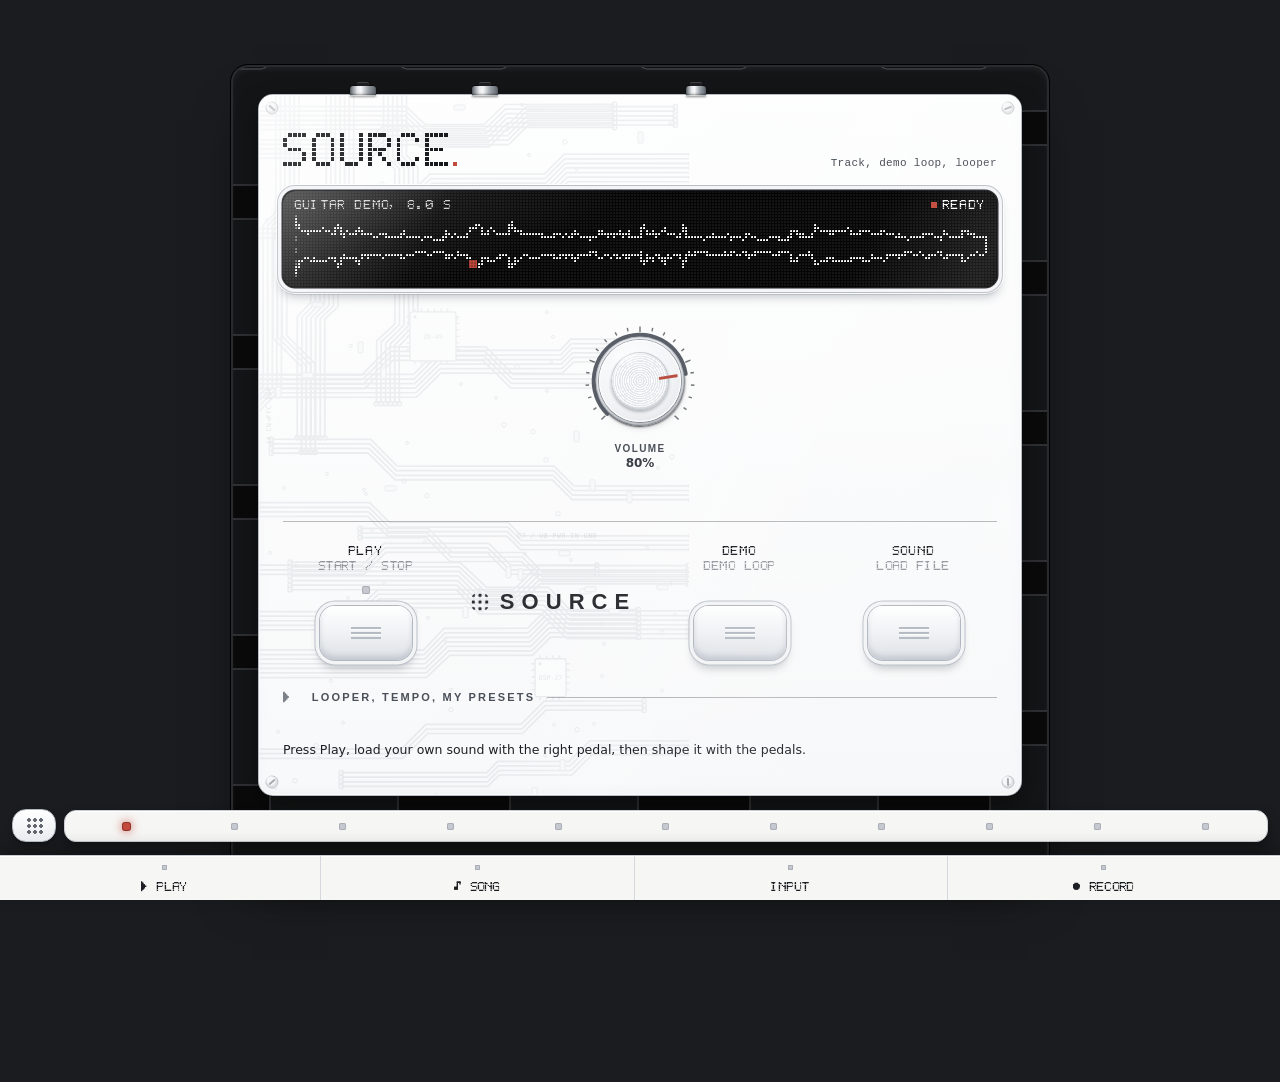
==== commit 1d9d6324: "Add files via upload" ====
--- a/index.html
+++ b/index.html
@@ -3,12 +3,13 @@
 <head>
 <meta charset="utf-8">
 <meta name="viewport" content="width=device-width, initial-scale=1, viewport-fit=cover">
-<meta name="theme-color" content="#14110e">
-<title>fxter</title>
+<meta name="theme-color" content="#1b1c1f">
+<title>LOOM</title>
 <link rel="apple-touch-icon" href="icons/apple-touch-icon.png">
 <link rel="icon" type="image/png" sizes="32x32" href="icons/favicon-32.png">
+<link rel="manifest" href="manifest.webmanifest">
 <meta name="apple-mobile-web-app-capable" content="yes">
-<meta name="apple-mobile-web-app-title" content="fxter">
+<meta name="apple-mobile-web-app-title" content="LOOM">
 
 <meta name="claude:viewport-fit-sides" content="cover">
 <link rel="stylesheet" href="css/style.css">
@@ -17,42 +18,31 @@
 <body>
 <div class="wrap">
   <header>
-    <h1>fxter</h1>
+    <h1>LOOM</h1>
   </header>
 
   <nav class="chain" aria-label="Effects chain">
     <p class="chain-cap">Signal chain: source on the left, then in order. Drag the top bar or use its arrows</p>
     <div class="rail" id="rail" role="list"></div>
     <p class="chain-note" id="chainNote" role="status"></p>
+    <button class="vmode" id="viewMode" type="button" aria-pressed="false">Screens: full</button>
+    <button class="vmode" id="bodyMode" type="button" aria-pressed="false">Body: white</button>
   </nav>
 
-  <section class="pedal p1 theme-cream" id="ped-grain" aria-label="Granular processor">
+  <section class="pedal p1 theme-cream" id="ped-grain" aria-label="Audio source">
     <div class="jacks" aria-hidden="true"><i></i><i></i><i></i><i></i><i></i></div>
     <div class="plate" aria-hidden="true"></div>
-    <div class="bp-head"><h2 class="bp-title">Grain</h2><p class="bp-sub">Granular processor</p></div>
+    <div class="bp-head"><h2 class="bp-title">Source</h2><p class="bp-sub">Track, demo loop, looper</p></div>
     <div class="p1-grid">
       <div>
         <div class="window screen">
-          <canvas id="wave" class="wave" aria-label="Waveform. Drag to pick the grain position"></canvas>
-          <div class="screen-foot"><span id="srcName">Demo loop, 8 s</span><span id="grainInfo">grains: 0</span></div>
+          <canvas id="wave" class="wave" aria-label="Waveform of the loaded sound"></canvas>
+          <div class="screen-foot"><span id="srcName">Demo loop, 8 s</span></div>
         </div>
-        <div class="rowbox"><p class="rowcap">Source</p><div class="knobs" id="knobs1a"></div></div>
-        <div class="rowbox"><p class="rowcap">Texture</p><div class="knobs" id="knobs1b"></div></div>
-        <div class="rowbox"><p class="rowcap">Motion and echo</p><div class="knobs" id="knobs1c"></div></div>
       </div>
       <div class="p1-right">
-        <div class="groups">
-          <fieldset class="grp"><legend>Mosaic</legend><div role="radiogroup" aria-label="Presets, mosaic" id="presetsA"></div></fieldset>
-          <fieldset class="grp"><legend>Grains</legend><div role="radiogroup" aria-label="Presets, grains" id="presetsB"></div></fieldset>
-          <fieldset class="grp"><legend>Glitch</legend><div role="radiogroup" aria-label="Presets, glitch" id="presetsC"></div></fieldset>
-          <fieldset class="grp"><legend>Echo</legend><div role="radiogroup" aria-label="Presets, echo" id="presetsD"></div></fieldset>
-        </div>
         <div class="master-row">
           <div id="masterHost"></div>
-          <div>
-            <div class="tiles" id="tiles" aria-hidden="true"><div class="tile"></div><div class="tile"></div><div class="tile"></div><div class="tile"></div></div>
-            <div class="sub tiles-cap">where grains come from</div>
-          </div>
         </div>
       </div>
     </div>
@@ -83,7 +73,7 @@
         <div class="hexw"><div class="hex"><button class="fs" id="play" type="button" aria-label="Play or stop" aria-pressed="false"></button></div></div>
         <span class="led" id="playLed"></span>
       </div>
-      <div class="mark"><i></i>Grain</div>
+      <div class="mark"><i></i>Source</div>
       <div class="fswrap">
         <div><span class="name">Demo</span><span class="sub">demo loop</span></div>
         <div class="hexw"><div class="hex"><button class="fs" id="demo" type="button" aria-label="Load demo loop"></button></div></div>
@@ -143,7 +133,7 @@
 
 <button class="dkped" id="dkPedals" type="button" aria-expanded="false" aria-controls="rail">Pedals ▾</button>
 <div class="pager" id="pager" role="tablist" aria-label="Pedals"></div>
-<div class="dock" role="toolbar" aria-label="Sound control"><button id="dkPlay" type="button" aria-pressed="false">▶ Play</button><button id="dkLoad" type="button">♪ Song</button><button id="dkMode" type="button" aria-pressed="false" title="Source: grains or clean track">Grains</button><button id="dkLive" type="button" aria-pressed="false">Input</button><button id="dkRec" type="button" aria-pressed="false">● Record</button><span class="dkinfo" id="dkInfo" aria-live="polite"></span></div>
-<script src="js/app.js" defer></script>
+<div class="dock" role="toolbar" aria-label="Sound control"><button id="dkPlay" type="button" aria-pressed="false">▶ Play</button><button id="dkLoad" type="button">♪ Song</button><button id="dkLive" type="button" aria-pressed="false">Input</button><button id="dkRec" type="button" aria-pressed="false">● Record</button><span class="dkinfo" id="dkInfo" aria-live="polite"></span></div>
+<script src="js/app.js"></script>
 </body>
 </html>
--- a/css/style.css
+++ b/css/style.css
@@ -0,0 +1,1213 @@
+
+
+:root {
+  --bg: #cbc6b9;
+  --fg: #1d1a15;
+  --muted: #55503f;
+  --focus: #b86a00;
+  --dim: brightness(1);
+  --screen: #dfa03a; --screen-ink: #3a2007; --grain: #7d260d;
+  --lcd: #dfa03a; --lcd-ink: #3a2007;
+  --led-on: #ffa726;
+  --font-display: "Barlow Condensed", "Arial Narrow", Arial, sans-serif;
+  --font-body: "Inter", system-ui, -apple-system, "Segoe UI", sans-serif;
+  --font-mono: "IBM Plex Mono", ui-monospace, Menlo, Consolas, monospace;
+}
+@media (prefers-color-scheme: dark) {
+  :root:not([data-theme="light"]) { --bg: #14110e; --fg: #efe9dc; --muted: #a39b8a; --focus: #ffb347; --dim: brightness(0.9); color-scheme: dark; }
+}
+:root[data-theme="dark"] { --bg: #14110e; --fg: #efe9dc; --muted: #a39b8a; --focus: #ffb347; --dim: brightness(0.9); color-scheme: dark; }
+
+.theme-cream {
+  --pd-a: #eee5d1; --pd-b: #d8cdb3; --pd-edge: #8a7f66; --pd-line: rgba(39,36,30,0.34);
+  --pd-ink: #27241e; --pd-muted: #5a5444; --pd-ts: 0 1px 0 rgba(255,255,255,0.55);
+  --tick: rgba(39,36,30,0.6); --arc: #e07f00; --led-off: #6d6554;
+  --noise: url("data:image/svg+xml;utf8,<svg xmlns='http://www.w3.org/2000/svg' width='260' height='260'><filter id='n'><feTurbulence type='fractalNoise' baseFrequency='1.1' numOctaves='2' stitchTiles='stitch'/><feColorMatrix values='0 0 0 0 0.25  0 0 0 0 0.2  0 0 0 0 0.1  0 0 0 0.12 0'/></filter><rect width='100%' height='100%' filter='url(%23n)'/></svg>");
+  --pd-shadow: inset 0 1px 0 rgba(255,255,255,0.8), inset 0 -4px 0 rgba(90,70,30,0.2);
+}
+.theme-graphite {
+  --pd-a: #36383c; --pd-b: #1f2023; --pd-edge: #09090a; --pd-line: rgba(236,228,208,0.3);
+  --pd-ink: #ece4d0; --pd-muted: #aaa38f; --pd-ts: 0 1px 0 rgba(0,0,0,0.55);
+  --tick: rgba(236,228,208,0.55); --arc: #ffb02e; --led-off: #4a4b4f;
+  --noise: url("data:image/svg+xml;utf8,<svg xmlns='http://www.w3.org/2000/svg' width='260' height='260'><filter id='n'><feTurbulence type='fractalNoise' baseFrequency='1.1' numOctaves='2' stitchTiles='stitch'/><feColorMatrix values='0 0 0 0 1  0 0 0 0 1  0 0 0 0 1  0 0 0 0.07 0'/></filter><rect width='100%' height='100%' filter='url(%23n)'/></svg>");
+  --pd-shadow: inset 0 1px 0 rgba(255,255,255,0.16), inset 0 -4px 0 rgba(0,0,0,0.4);
+}
+
+.theme-gate {
+  --pd-a: #8f2c23; --pd-b: #5a1410; --pd-edge: #260704; --pd-line: rgba(255,226,210,0.32);
+  --pd-ink: #ffe9dc; --pd-muted: #e8bba9; --pd-ts: 0 1px 0 rgba(0,0,0,0.5); --pd-active: #ffd48a;
+  --tick: rgba(255,226,210,0.55); --arc: #ffb02e; --led-off: #4a1a15;
+  --noise: url("data:image/svg+xml;utf8,<svg xmlns='http://www.w3.org/2000/svg' width='260' height='260'><filter id='n'><feTurbulence type='fractalNoise' baseFrequency='1.1' numOctaves='2' stitchTiles='stitch'/><feColorMatrix values='0 0 0 0 1  0 0 0 0 1  0 0 0 0 1  0 0 0 0.07 0'/></filter><rect width='100%' height='100%' filter='url(%23n)'/></svg>");
+  --pd-shadow: inset 0 1px 0 rgba(255,255,255,0.22), inset 0 -4px 0 rgba(0,0,0,0.42);
+}
+.bp-gate .knobs { grid-template-columns: repeat(3, minmax(0, 1fr)); margin-top: 128px; }
+
+.theme-mint {
+  --pd-a: #93ddcc; --pd-b: #55baa8; --pd-edge: #2b7366; --pd-line: rgba(10,46,40,0.34);
+  --pd-ink: #0c2d28; --pd-muted: #1c5148; --pd-ts: 0 1px 0 rgba(255,255,255,0.4); --pd-active: #0c2d28;
+  --tick: rgba(12,45,40,0.6); --arc: #e07f00; --led-off: #2d6258;
+  --noise: url("data:image/svg+xml;utf8,<svg xmlns='http://www.w3.org/2000/svg' width='260' height='260'><filter id='n'><feTurbulence type='fractalNoise' baseFrequency='1.1' numOctaves='2' stitchTiles='stitch'/><feColorMatrix values='0 0 0 0 0.05  0 0 0 0 0.2  0 0 0 0 0.17  0 0 0 0.12 0'/></filter><rect width='100%' height='100%' filter='url(%23n)'/></svg>");
+  --pd-shadow: inset 0 1px 0 rgba(255,255,255,0.65), inset 0 -4px 0 rgba(10,70,58,0.28);
+}
+
+.theme-cosmic {
+  --pd-a: #2b3195; --pd-b: #0e1450; --pd-edge: #050829; --pd-line: rgba(190,205,255,0.32);
+  --pd-ink: #e9eeff; --pd-muted: #aab8f0; --pd-ts: 0 1px 0 rgba(0,0,0,0.5); --pd-active: #ffd48a;
+  --tick: rgba(200,212,255,0.55); --arc: #ffb02e; --led-off: #1a2262;
+  --noise: url("data:image/svg+xml;utf8,<svg xmlns='http://www.w3.org/2000/svg' width='320' height='320'><filter id='s'><feTurbulence type='fractalNoise' baseFrequency='0.75' numOctaves='1' seed='4'/><feColorMatrix values='0 0 0 0 1  0 0 0 0 1  0 0 0 0 1  16 0 0 0 -12.6'/></filter><rect width='100%' height='100%' filter='url(%23s)'/></svg>"), url("data:image/svg+xml;utf8,<svg xmlns='http://www.w3.org/2000/svg' width='260' height='260'><filter id='n'><feTurbulence type='fractalNoise' baseFrequency='1.1' numOctaves='2' stitchTiles='stitch'/><feColorMatrix values='0 0 0 0 1  0 0 0 0 1  0 0 0 0 1  0 0 0 0.06 0'/></filter><rect width='100%' height='100%' filter='url(%23n)'/></svg>"), radial-gradient(ellipse at 82% 12%, rgba(130,100,255,0.34), rgba(130,100,255,0) 55%), radial-gradient(ellipse at 10% 90%, rgba(40,120,255,0.22), rgba(40,120,255,0) 50%);
+  --pd-shadow: inset 0 1px 0 rgba(255,255,255,0.2), inset 0 -4px 0 rgba(0,0,0,0.4);
+}
+
+* { box-sizing: border-box; }
+html { -webkit-text-size-adjust: 100%; }
+body { margin: 0; }
+.dock { position: fixed; left: 0; right: 0; bottom: 0; z-index: 30; display: flex; align-items: center; gap: 8px; padding: 8px max(12px, env(safe-area-inset-right, 0px)) calc(8px + env(safe-area-inset-bottom, 0px)) max(12px, env(safe-area-inset-left, 0px)); background: rgba(20,17,14,0.94); border-top: 1px solid rgba(239,233,220,0.18); backdrop-filter: blur(8px); -webkit-backdrop-filter: blur(8px); }
+.dock button { flex: 1; min-height: 46px; min-width: 0; border-radius: 10px; border: 1px solid rgba(239,233,220,0.28); background: #2a2520; color: #efe9dc; font: 600 12px var(--font-body); cursor: pointer; }
+.dock button.on { background: #ffa726; border-color: #ffa726; color: #2a1600; }
+.dock button#dkRec.on { background: #d9412b; border-color: #d9412b; color: #fff; }
+.dock button:focus-visible, .dock a:focus-visible { outline: 3px solid var(--focus); outline-offset: 2px; }
+.dock .dkinfo { flex: none; max-width: 30%; font: 500 11px var(--font-mono); color: #a39b8a; }
+.dock .dkinfo a { color: #ffb347; }
+html { -webkit-text-size-adjust: 100%; }
+body { margin: 0; }
+body {
+  background: var(--bg); color: var(--fg);
+  font-family: var(--font-body); font-size: 15px; line-height: 1.5;
+  padding-block: 64px 116px;
+  padding-left: max(16px, env(safe-area-inset-left, 0px));
+  padding-right: max(16px, env(safe-area-inset-right, 0px));
+}
+.wrap { max-width: 960px; margin: 0 auto; display: grid; grid-template-columns: minmax(0, 1fr); gap: 44px; }
+header h1 { font-family: var(--font-display); font-weight: 700; font-size: 32px; letter-spacing: 0.06em; text-transform: uppercase; margin: 0 0 4px; }
+header p { margin: 0; color: var(--muted); max-width: 64ch; }
+
+.pedal {
+  --rule: var(--pd-line);
+  border-radius: 18px; padding: 40px 44px 32px; position: relative; filter: var(--dim); min-width: 0;
+  color: var(--pd-ink);
+  background: var(--noise), linear-gradient(var(--pd-a), var(--pd-b));
+  border: 1px solid var(--pd-edge);
+  box-shadow: var(--pd-shadow), 0 26px 32px -22px rgba(0,0,0,0.6), 0 2px 5px rgba(0,0,0,0.3);
+}
+.name { font-family: var(--font-display); font-weight: 700; text-transform: uppercase; letter-spacing: 0.08em; font-size: 13.5px; line-height: 1.1; display: block; text-shadow: var(--pd-ts); }
+.sub { display: block; font-family: var(--font-mono); font-weight: 400; font-size: 11px; letter-spacing: 0.02em; text-transform: uppercase; font-variant-numeric: tabular-nums; margin-top: 3px; min-height: 1.3em; color: var(--pd-muted); }
+.rowbox { margin-bottom: 26px; }
+.rowcap, .advlab, .padlab { margin: 0 0 16px; font-family: var(--font-display); font-weight: 700; font-size: 12px; letter-spacing: 0.16em; text-transform: uppercase; display: flex; align-items: center; gap: 12px; color: var(--pd-muted); }
+.rowcap::after, .advlab::after, .padlab::after { content: ""; flex: 1; height: 1px; background: var(--pd-line); }
+.advlab { margin-top: 28px; }
+.knobs { display: grid; grid-template-columns: repeat(4, minmax(0, 1fr)); gap: 22px 8px; align-items: center; }
+.kw { text-align: center; min-width: 0; }
+.kw .knob { margin-bottom: 6px; }
+.jacks { position: absolute; top: -10px; left: 84px; right: 84px; display: flex; justify-content: space-between; pointer-events: none; }
+.jacks i { width: 34px; height: 12px; border-radius: 3px 3px 0 0; background: linear-gradient(90deg, #5f656c, #eceff2 38%, #9aa0a7 62%, #565c63); box-shadow: 0 -1px 2px rgba(0,0,0,0.4); }
+
+.knob { --ks: 74px; width: var(--ks); height: var(--ks); position: relative; margin: 0 auto; cursor: ns-resize; touch-action: none; outline: none; -webkit-tap-highlight-color: transparent; user-select: none; border-radius: 50%; }
+.kw.small .knob { --ks: 56px; }
+.kw.big .knob { --ks: 100px; }
+.kscale { position: absolute; inset: 0; width: 100%; height: 100%; pointer-events: none; overflow: visible; }
+.kscale .tick { stroke: var(--tick); stroke-width: 1; }
+.kscale .arc { fill: none; stroke: var(--arc); stroke-width: 3; stroke-linecap: round; }
+.kbody { position: absolute; inset: 14%; border-radius: 50%; box-shadow: 0 6px 9px rgba(0,0,0,0.45), 0 1px 2px rgba(0,0,0,0.6); }
+.kskirt { position: absolute; inset: 0; border-radius: 50%; background: repeating-conic-gradient(#0a0b0c 0 1.5deg, #373a3f 1.5deg 3deg); box-shadow: inset 0 0 0 1px rgba(0,0,0,0.6); }
+.kskirt::after { content: ""; position: absolute; inset: 0; border-radius: 50%; background: linear-gradient(160deg, rgba(255,255,255,0.2), rgba(255,255,255,0) 45%, rgba(0,0,0,0.3)); }
+.kcap { position: absolute; inset: 10%; border-radius: 50%; background: radial-gradient(circle at 34% 24%, rgba(255,255,255,0.2), rgba(255,255,255,0) 44%), conic-gradient(from 30deg, #25272b, #404348, #181a1d, #35383c, #141517, #3f4247, #1b1c1f, #25272b); box-shadow: inset 0 0 0 1px rgba(255,255,255,0.09), inset 0 -3px 5px rgba(0,0,0,0.55); }
+.kind { position: absolute; inset: 0; pointer-events: none; }
+.kind::before { content: ""; position: absolute; left: 50%; top: 21%; width: 3px; height: 18%; margin-left: -1.5px; border-radius: 2px; background: #f3ecda; box-shadow: 0 0 2px rgba(255,255,255,0.4); }
+
+.knob.main .kcap, .selknob .knob .kcap { background: radial-gradient(circle at 34% 24%, rgba(255,255,255,0.7), rgba(255,255,255,0) 44%), conic-gradient(from 30deg, #b9bdc2, #eef0f2, #9ea3a9, #e1e4e7, #8f949a, #eceef0, #a8adb3, #b9bdc2); box-shadow: inset 0 0 0 1px rgba(0,0,0,0.35), inset 0 -3px 4px rgba(0,0,0,0.3), inset 0 1px 1px rgba(255,255,255,0.7); }
+.knob.main .kind::before, .selknob .knob .kind::before { background: #17181a; box-shadow: none; }
+.knob:focus-visible { outline: 2px solid var(--focus); outline-offset: 3px; }
+
+.hexw { filter: drop-shadow(0 4px 3px rgba(0,0,0,0.5)); }
+.hex { width: 88px; height: 88px; display: grid; place-items: center; clip-path: polygon(25% 4%, 75% 4%, 100% 50%, 75% 96%, 25% 96%, 0 50%); background: conic-gradient(from 10deg, #858b92, #e6e9ec, #6f757c, #d3d7db, #80868d, #e9ecef, #6f757c, #858b92); }
+.fs { width: 56px; height: 56px; border-radius: 50%; border: 0; padding: 0; cursor: pointer; display: block; position: relative; background: radial-gradient(circle at 34% 28%, #ffffff 0, #dfe3e6 26%, #a3aab1 70%, #747b82 100%); box-shadow: inset 0 2px 2px rgba(255,255,255,0.95), inset 0 -4px 5px rgba(0,0,0,0.3), 0 0 0 2px rgba(0,0,0,0.35); }
+.fs::after { content: ""; position: absolute; inset: -7px; border-radius: 50%; z-index: -1; background: repeating-conic-gradient(#4d5359 0 2.5deg, #a3a9af 2.5deg 5deg); box-shadow: 0 0 0 1px rgba(0,0,0,0.4); }
+.fs:active { transform: translateY(1px) scale(0.985); box-shadow: inset 0 2px 4px rgba(0,0,0,0.3), 0 0 0 2px rgba(0,0,0,0.35); }
+.fs:focus-visible, .filefs:focus-within .fs { outline: 3px solid var(--focus); outline-offset: 9px; }
+.fswrap { display: grid; justify-items: center; gap: 10px; text-align: center; width: 140px; position: relative; z-index: 1; }
+.fsrow { display: flex; justify-content: space-around; align-items: flex-end; gap: 8px; margin-top: 36px; padding-top: 26px; border-top: 1px solid var(--pd-line); position: relative; }
+.filefs { position: relative; display: block; cursor: pointer; }
+.filefs input { position: absolute; inset: 0; opacity: 0; cursor: pointer; width: 100%; height: 100%; }
+.led { width: 12px; height: 12px; border-radius: 50%; display: inline-block; flex: none; background: radial-gradient(circle at 35% 30%, #a79d8a 0, var(--led-off) 62%); box-shadow: inset 0 0 0 1.5px rgba(0,0,0,0.5), 0 1px 0 rgba(255,255,255,0.2); }
+.led.on, .key[aria-pressed="true"] .led, .key[aria-checked="true"] .led { background: radial-gradient(circle at 35% 30%, #fff6e0 0, var(--led-on) 48%); box-shadow: inset 0 0 0 1.5px rgba(0,0,0,0.25), 0 0 10px 2px var(--led-on); }
+.led.on.red { background: radial-gradient(circle at 35% 30%, #ffe0da 0, #ff4a3a 48%); box-shadow: inset 0 0 0 1.5px rgba(0,0,0,0.25), 0 0 10px 2px #ff4a3a; }
+.led.on.green { background: radial-gradient(circle at 35% 30%, #e6ffe9 0, #46e06a 48%); box-shadow: inset 0 0 0 1.5px rgba(0,0,0,0.25), 0 0 10px 2px #46e06a; }
+.mark { font-family: var(--font-display); font-weight: 700; font-size: 22px; letter-spacing: 0.32em; text-transform: uppercase; align-self: center; display: flex; gap: 10px; align-items: center; z-index: 1; opacity: 0.92; text-shadow: var(--pd-ts); }
+.mark i { width: 20px; height: 20px; border-radius: 50%; background: radial-gradient(circle, currentColor 1.5px, transparent 2px) 0 0 / 6.7px 6.7px; }
+.key { display: inline-flex; flex-direction: column; align-items: center; justify-content: flex-start; gap: 7px; min-width: 50px; padding: 0; border: 0; background: none; cursor: pointer; color: inherit; font: 700 11.5px var(--font-display); letter-spacing: 0.08em; text-transform: uppercase; text-align: center; line-height: 1; text-shadow: var(--pd-ts); }
+.key .led { order: -1; width: 9px; height: 9px; }
+.key::before { content: ""; width: 38px; height: 38px; border-radius: 50%; background: radial-gradient(circle at 36% 28%, #7a7d83, #2b2d31 60%, #151618); box-shadow: inset 0 1px 1px rgba(255,255,255,0.4), 0 0 0 3px rgba(0,0,0,0.25), 0 0 0 4px rgba(255,255,255,0.22), 0 4px 5px rgba(0,0,0,0.45); }
+.key:active::before { transform: translateY(1px); box-shadow: inset 0 1px 1px rgba(255,255,255,0.3), 0 0 0 3px rgba(0,0,0,0.25), 0 0 0 4px rgba(255,255,255,0.22), 0 1px 2px rgba(0,0,0,0.5); }
+.key:focus-visible { outline: 2px solid var(--focus); outline-offset: 4px; border-radius: 6px; }
+.key.saved .led { background: radial-gradient(circle at 35% 30%, #fff6e0 0, #b9741a 55%); }
+
+fieldset.grp { margin: 0; border: 0; border-top: 1px solid var(--pd-line); padding: 6px 0 8px; min-width: 0; }
+fieldset.grp legend { font-family: var(--font-display); font-weight: 700; font-size: 12px; letter-spacing: 0.16em; text-transform: uppercase; padding: 0 10px 0 0; color: var(--pd-muted); }
+
+.window { background: var(--screen); border-radius: 8px; box-shadow: inset 0 2px 7px rgba(70,25,0,0.6), 0 0 0 3px #15161a, 0 0 0 5px #b9bdc3, 0 0 0 6px rgba(0,0,0,0.45), 0 6px 8px 4px rgba(0,0,0,0.28); overflow: hidden; position: relative; margin: 6px; }
+.window::after { content: ""; position: absolute; inset: 0; pointer-events: none; background: radial-gradient(ellipse at 50% 40%, rgba(255,244,210,0.4), rgba(120,50,0,0.28) 95%); }
+
+.p1-grid { display: grid; grid-template-columns: minmax(0, 1fr) 272px; gap: 44px; }
+.screen { margin-bottom: 34px; }
+canvas.wave { display: block; width: 100%; height: 76px; touch-action: none; cursor: crosshair; }
+.screen-foot { display: flex; justify-content: space-between; gap: 12px; padding: 4px 12px 5px; border-top: 1px solid rgba(58,32,7,0.3); font-family: var(--font-mono); font-size: 10px; letter-spacing: 0.04em; text-transform: uppercase; color: var(--screen-ink); font-variant-numeric: tabular-nums; position: relative; z-index: 1; }
+.p1-right { display: grid; align-content: start; gap: 26px; }
+.groups { display: grid; grid-template-columns: 1fr 1fr; gap: 16px 20px; }
+.radio { display: flex; align-items: center; justify-content: space-between; gap: 8px; width: 100%; background: none; border: 0; padding: 5px 0; cursor: pointer; font: 600 12.5px var(--font-display); letter-spacing: 0.04em; text-transform: uppercase; color: inherit; text-align: left; flex-direction: row-reverse; min-width: 0; text-shadow: var(--pd-ts); }
+.radio .led { width: 14px; height: 14px; }
+.radio[aria-checked="true"] .led { background: radial-gradient(circle at 35% 30%, #fff6e0 0, var(--led-on) 48%); box-shadow: inset 0 0 0 1.5px rgba(0,0,0,0.25), 0 0 10px 2px var(--led-on); }
+.radio:focus-visible { outline: 2px solid var(--focus); outline-offset: 2px; border-radius: 4px; }
+.master-row { display: grid; grid-template-columns: 1fr 1fr; gap: 12px; align-items: center; }
+.tiles { display: flex; gap: 12px; justify-content: center; padding: 6px 0; }
+.tile { width: 16px; height: 16px; border-radius: 50%; background: radial-gradient(circle at 35% 30%, #fff3d0, #ffa726 55%); opacity: 0.16; box-shadow: 0 0 0 2px rgba(0,0,0,0.4), 0 0 12px #ffa726; }
+.tiles-cap { text-align: center; margin-top: 6px; }
+.status { margin-top: 22px; font-size: 12.5px; color: var(--pd-muted); min-height: 1.4em; }
+.tools { display: grid; grid-template-columns: repeat(3, minmax(0, 1fr)); gap: 16px 28px; margin-top: 10px; }
+.trow { display: flex; flex-wrap: wrap; gap: 14px 12px; align-items: flex-start; margin: 12px 0; }
+.bar { height: 7px; border-radius: 4px; background: rgba(0,0,0,0.55); box-shadow: inset 0 1px 3px #000, 0 1px 0 rgba(255,255,255,0.3); overflow: hidden; }
+.bar i { display: block; height: 100%; width: 0; background: linear-gradient(#ffd27a, #ffa726); }
+.bpm { display: grid; gap: 2px; justify-items: center; padding: 6px 14px 5px; border-radius: 6px; background: var(--lcd); color: var(--lcd-ink); box-shadow: inset 0 2px 5px rgba(70,25,0,0.6), 0 0 0 2px #15161a, 0 0 0 3px #b9bdc3; font-family: var(--font-display); font-weight: 700; font-size: 26px; line-height: 1; letter-spacing: 0.06em; text-shadow: none; }
+.bpm .sub { font-size: 9px; margin: 0; min-height: 0; color: var(--lcd-ink); }
+#slotInfo { align-self: center; max-width: 96px; line-height: 1.3; }
+
+.p2 { padding-top: 46px; }
+.p2-grid { display: grid; grid-template-columns: 360px minmax(0, 1fr); gap: 40px; align-items: start; }
+.lcd { display: flex; gap: 12px; align-items: center; justify-content: space-between; padding: 9px 14px; min-height: 62px; color: var(--lcd-ink); }
+.lcd-text { min-width: 0; position: relative; z-index: 1; }
+.lcd .cap { font: 700 11px var(--font-display); letter-spacing: 0.16em; text-transform: uppercase; opacity: 0.75; white-space: nowrap; overflow: hidden; text-overflow: ellipsis; }
+.lcd .val { font: 700 26px var(--font-display); letter-spacing: 0.06em; text-transform: uppercase; white-space: nowrap; overflow: hidden; line-height: 1.15; }
+canvas.irc { width: 76px; height: 42px; flex: none; position: relative; z-index: 1; }
+.padlab { margin: 32px 0 4px; }
+.sel { position: relative; width: 360px; height: 292px; margin: 0 auto; }
+.tp { position: absolute; display: flex; align-items: center; gap: 8px; background: none; border: 0; padding: 5px 0; cursor: pointer; color: var(--pd-ink); font: 700 12px var(--font-display); letter-spacing: 0.07em; text-transform: uppercase; white-space: nowrap; }
+.tp.l { transform: translate(calc(-100% + 7px), -50%); }
+.tp.r { transform: translate(-7px, -50%); }
+.tp .led { width: 13px; height: 13px; }
+.tp[aria-checked="true"] { color: var(--pd-active, #ffd48a); }
+.tp[aria-checked="true"] .led { background: radial-gradient(circle at 35% 30%, #fff6e0 0, var(--led-on) 48%); box-shadow: inset 0 0 0 1.5px rgba(0,0,0,0.25), 0 0 10px 2px var(--led-on); }
+.tp:focus-visible { outline: 2px solid #fff; outline-offset: 2px; border-radius: 4px; }
+.selknob { position: absolute; left: 128px; top: 94px; width: 104px; height: 104px; border: 0; padding: 0; background: none; border-radius: 50%; cursor: pointer; }
+.selknob .knob { --ks: 104px; cursor: pointer; }
+.selknob .kind { transition: transform 0.16s ease-out; }
+.selknob:focus-visible { outline: 3px solid #fff; outline-offset: 3px; }
+.knobs.six { grid-template-columns: repeat(6, minmax(0, 1fr)); gap: 12px 2px; }
+.knobs.six .name { font-size: 12px; letter-spacing: 0.03em; }
+
+@media (max-width: 760px) {
+  .pedal { padding: 30px 18px 24px; }
+  .p2 { padding-top: 34px; }
+  .p1-grid, .p2-grid, .tools { grid-template-columns: 1fr; gap: 26px; }
+  .knob { --ks: 62px; }
+  .kw.small .knob { --ks: 46px; }
+  .kw.big .knob { --ks: 84px; }
+  .knobs { gap: 16px 2px; }
+  .knobs.six { grid-template-columns: repeat(3, minmax(0, 1fr)); }
+  .fswrap { width: 96px; }
+  .mark { display: none; }
+  .hex { width: 74px; height: 74px; }
+  .fs { width: 48px; height: 48px; }
+  .jacks { left: 36px; right: 36px; }
+  .sel { zoom: 0.86; }
+  header h1 { font-size: 26px; }
+}
+
+.theme-tape {
+  --pd-a: #3f7a5a; --pd-b: #1d4833; --pd-edge: #0b261a; --pd-line: rgba(236,244,225,0.34);
+  --pd-ink: #eef3e0; --pd-muted: #bdd2bc; --pd-ts: 0 1px 0 rgba(0,0,0,0.5); --pd-active: #ffe29a;
+  --tick: rgba(236,244,225,0.55); --arc: #ffb02e; --led-off: #1d4331;
+  --noise: url("data:image/svg+xml;utf8,<svg xmlns='http://www.w3.org/2000/svg' width='260' height='260'><filter id='n'><feTurbulence type='fractalNoise' baseFrequency='1.1' numOctaves='2' stitchTiles='stitch'/><feColorMatrix values='0 0 0 0 1  0 0 0 0 1  0 0 0 0 1  0 0 0 0.07 0'/></filter><rect width='100%' height='100%' filter='url(%23n)'/></svg>");
+  --pd-shadow: inset 0 1px 0 rgba(255,255,255,0.2), inset 0 -4px 0 rgba(0,0,0,0.35);
+}
+.theme-swirl {
+  --pd-a: #e0916a; --pd-b: #bb633d; --pd-edge: #6b3016; --pd-line: rgba(43,20,9,0.36);
+  --pd-ink: #2b1409; --pd-muted: #5a2c15; --pd-ts: 0 1px 0 rgba(255,255,255,0.35); --pd-active: #2b1409;
+  --tick: rgba(43,20,9,0.6); --arc: #fff0c9; --led-off: #6b3016;
+  --noise: url("data:image/svg+xml;utf8,<svg xmlns='http://www.w3.org/2000/svg' width='260' height='260'><filter id='n'><feTurbulence type='fractalNoise' baseFrequency='1.1' numOctaves='2' stitchTiles='stitch'/><feColorMatrix values='0 0 0 0 0.25  0 0 0 0 0.2  0 0 0 0 0.1  0 0 0 0.12 0'/></filter><rect width='100%' height='100%' filter='url(%23n)'/></svg>");
+  --pd-shadow: inset 0 1px 0 rgba(255,255,255,0.5), inset 0 -4px 0 rgba(90,30,10,0.3);
+}
+
+header { order: -2; }
+.chain { order: -1; min-width: 0; }
+.chain-cap { margin: 0 0 12px; font: 500 11px var(--font-mono); letter-spacing: 0.04em; text-transform: uppercase; color: var(--muted); }
+.rail { display: flex; flex-wrap: wrap; gap: 18px 14px; padding: 16px 16px 18px; border-radius: 14px; border: 1px solid #0a0a0b; background: linear-gradient(#26272a, #17181a); box-shadow: inset 0 2px 7px rgba(0,0,0,0.65), 0 1px 0 rgba(255,255,255,0.08); }
+.cslot { position: relative; width: 112px; border-radius: 10px; display: grid; justify-items: center; gap: 9px; padding: 0 0 12px; overflow: hidden; color: var(--pd-ink); background: var(--noise), linear-gradient(var(--pd-a), var(--pd-b)); border: 1px solid var(--pd-edge); box-shadow: var(--pd-shadow), 0 7px 9px -3px rgba(0,0,0,0.6); transition: transform 0.15s, box-shadow 0.15s; }
+.cslot.dragging { transform: translateY(-7px) scale(1.05); z-index: 3; box-shadow: var(--pd-shadow), 0 16px 18px -4px rgba(0,0,0,0.7); }
+.cgrip { width: 100%; height: 24px; border: 0; padding: 0; display: flex; align-items: center; justify-content: space-between; padding: 0 10px; color: inherit; background: rgba(0,0,0,0.2); font: 700 12px var(--font-mono); cursor: grab; touch-action: none; }
+.cgrip::after { content: ""; width: 30px; height: 6px; background: radial-gradient(circle, currentColor 1.2px, transparent 1.7px) 0 0 / 7.5px 6px; opacity: 0.75; }
+.cgrip:focus-visible, .cfs:focus-visible { outline: 2px solid var(--focus); outline-offset: -2px; }
+.cslot.fixed .cgrip { cursor: default; }
+.cslot.fixed .cgrip::after { display: none; }
+.cname { font: 700 17px/1 var(--font-display); letter-spacing: 0.1em; text-transform: uppercase; text-shadow: var(--pd-ts); }
+.cfs { width: 36px; height: 36px; border-radius: 50%; border: 0; padding: 0; cursor: pointer; background: radial-gradient(circle at 34% 28%, #fff 0, #dfe3e6 26%, #a3aab1 70%, #747b82 100%); box-shadow: inset 0 2px 2px rgba(255,255,255,0.95), inset 0 -3px 4px rgba(0,0,0,0.3), 0 0 0 3px rgba(0,0,0,0.35), 0 0 0 4px #9aa0a7; margin: 3px 0; }
+.cfs:active { transform: translateY(1px); }
+.cslot .led { margin-top: 1px; }
+.cslot .csub { font: 500 9.5px var(--font-mono); letter-spacing: 0.03em; text-transform: uppercase; opacity: 0.85; margin-top: -3px; }
+.cend { align-self: center; font: 500 10px var(--font-mono); letter-spacing: 0.05em; text-transform: uppercase; color: #a9a89f; text-align: center; padding: 0 4px; }
+.cend::before { content: ""; display: block; width: 34px; height: 12px; margin: 0 auto 6px; border-radius: 3px; background: linear-gradient(90deg, #5f656c, #eceff2 38%, #9aa0a7 62%, #565c63); }
+.chain-note { margin: 10px 0 0; font-size: 12.5px; color: var(--muted); min-height: 1.4em; }
+
+.bp { padding: 36px 40px 30px; }
+.bp-head { display: flex; align-items: baseline; justify-content: space-between; gap: 12px; flex-wrap: wrap; margin-bottom: 20px; }
+.bp-title { margin: 0; font: 700 38px/1 var(--font-display); letter-spacing: 0.07em; text-transform: uppercase; text-shadow: var(--pd-ts); }
+.bp-sub { margin: 0; font: 500 11px var(--font-mono); letter-spacing: 0.04em; text-transform: uppercase; color: var(--pd-muted); }
+.bp-grid { display: grid; grid-template-columns: minmax(0, 0.85fr) minmax(0, 1.6fr); gap: 36px; align-items: center; }
+.bp .knobs { grid-template-columns: repeat(3, minmax(0, 1fr)); }
+.bp .fsrow { justify-content: center; }
+.modes { margin: 0; }
+@media (max-width: 760px) {
+  .bp { padding: 30px 18px 24px; }
+  .bp-grid { grid-template-columns: 1fr; gap: 22px; }
+  .bp-title { font-size: 32px; }
+  .rail { gap: 16px 10px; padding: 14px 10px 16px; justify-content: center; }
+  .cslot { width: 104px; }
+}
+
+@media (max-width: 760px) {
+  body { padding-block: 14px 40px; }
+  .wrap { gap: 26px; }
+  header h1 { margin: 0 0 12px; font-size: 24px; }
+  header { margin: 0; }
+  .chain-cap { font-size: 10px; margin-bottom: 8px; }
+  .chain-note { font-size: 12px; }
+  .cgrip { height: 34px; }
+  .cfs { width: 40px; height: 40px; }
+  .knobs .name { font-size: 11.5px; letter-spacing: 0.03em; }
+  .knobs .sub { font-size: 9.5px; }
+  .radio, .key { min-height: 40px; }
+  .radio { display: flex; align-items: center; }
+  .trow { gap: 12px 10px; }
+  .fsrow { gap: 4px; }
+  .fswrap .name { font-size: 12px; }
+}
+@media (max-width: 400px) {
+  .pedal { padding-left: 14px; padding-right: 14px; }
+  .knobs .name { font-size: 11px; letter-spacing: 0.01em; }
+}
+
+.bp > .bp-head, .bp > .bp-grid, .bp > .fsrow { position: relative; z-index: 1; }
+.plate { position: absolute; inset: 0; z-index: 0; pointer-events: none; overflow: hidden; border-radius: inherit; color: var(--pd-ink); }
+.plate svg { position: absolute; left: 0; top: 0; display: block; overflow: hidden; }
+.bp-grid.nomode { grid-template-columns: minmax(0, 1fr); }
+.bp-grid.nomode .knobs { grid-template-columns: repeat(6, minmax(0, 1fr)); }
+.bp-grid { align-items: start; }
+.modes .trow { flex-direction: column; align-items: flex-start; gap: 14px; }
+.artsw { display: flex; flex-wrap: wrap; align-items: center; gap: 8px; margin-top: 12px; }
+.artsw span { font: 500 11px var(--font-mono); letter-spacing: 0.04em; text-transform: uppercase; color: var(--muted); margin-right: 4px; }
+.artsw button { font: 600 13px var(--font-body); padding: 8px 14px; min-height: 40px; border-radius: 999px; border: 1px solid var(--muted); background: transparent; color: var(--fg); cursor: pointer; }
+.artsw button[aria-checked="true"] { background: var(--fg); color: var(--bg); border-color: var(--fg); }
+.artsw button:focus-visible { outline: 2px solid var(--focus); outline-offset: 2px; }
+@media (max-width: 760px) {
+  .bp-grid.nomode .knobs { grid-template-columns: repeat(3, minmax(0, 1fr)); }
+  .modes .trow { flex-direction: row; flex-wrap: wrap; }
+}
+
+.bp-grid { display: grid; gap: 22px 28px; align-items: center; }
+.bp-grid .hero { display: flex; justify-content: center; align-items: flex-end; gap: 10px; }
+.bp-grid .knobs { gap: 20px 6px; }
+.lay-tape { grid-template-columns: auto minmax(0, 1fr); grid-template-areas: "hero stage" "knobs knobs"; }
+.lay-tape .hero { grid-area: hero; padding: 4px 6px 0; }
+.lay-tape .stage { grid-area: stage; min-height: 188px; align-self: stretch; }
+.lay-tape .knobs { grid-area: knobs; grid-template-columns: repeat(5, minmax(0, 1fr)); margin-top: 6px; }
+.lay-swirl { grid-template-columns: minmax(0, 0.7fr) minmax(0, 1.5fr); grid-template-areas: "modes hero" "knobs knobs"; }
+.lay-swirl .modes { grid-area: modes; align-self: center; }
+.lay-swirl .hero { grid-area: hero; padding-top: 26px; }
+.lay-swirl .knobs { grid-area: knobs; grid-template-columns: repeat(4, minmax(0, 1fr)); margin-top: 8px; }
+.lay-drive { grid-template-columns: auto minmax(0, 1fr); grid-template-areas: "hero knobs" "modes knobs"; gap: 18px 44px; }
+.lay-drive .hero { grid-area: hero; padding: 30px 30px 6px; }
+.lay-drive .modes { grid-area: modes; }
+.lay-drive .knobs { grid-area: knobs; grid-template-columns: repeat(2, minmax(0, 1fr)); gap: 34px 10px; }
+.lay-morph { grid-template-columns: minmax(0, 1fr); grid-template-areas: "modes" "knobs"; }
+.lay-morph .modes { grid-area: modes; }
+.lay-morph .modes .trow { flex-direction: row; justify-content: center; gap: 26px; }
+.lay-morph .modes legend { text-align: center; }
+.lay-morph .knobs { grid-area: knobs; max-width: 640px; margin: 0 auto; width: 100%; }
+.knobs.orbit { grid-template-columns: 1fr 1.3fr 1fr; grid-template-rows: auto auto auto; gap: 0 4px; align-items: center; }
+.orbit .kw:nth-child(1) { grid-area: 1 / 1; } .orbit .kw:nth-child(2) { grid-area: 1 / 3; }
+.orbit .kw:nth-child(3) { grid-area: 2 / 2; padding: 4px 0 8px; } .orbit .kw:nth-child(4) { grid-area: 3 / 1; } .orbit .kw:nth-child(5) { grid-area: 3 / 3; }
+.theme-tape .knob .kcap, .bp-tape .knob.main .kcap { background: radial-gradient(circle at 34% 24%, rgba(255,255,255,0.7), rgba(255,255,255,0) 44%), conic-gradient(from 30deg, #d9c58f, #f7edc9, #b49a5c, #efe2b4, #d9c58f 55%, #a88d52, #d9c58f); }
+.bp-tape .kind::before { background: #2a1d08; box-shadow: none; }
+@media (max-width: 760px) {
+  .lay-tape { grid-template-columns: auto minmax(0, 1fr); gap: 16px 10px; }
+  .lay-tape .stage { min-height: 160px; }
+  .lay-tape .knobs { grid-template-columns: repeat(3, minmax(0, 1fr)); }
+  .lay-swirl { grid-template-columns: minmax(0, 1fr); grid-template-areas: "modes" "hero" "knobs"; }
+  .lay-swirl .hero { padding-top: 12px; }
+  .lay-drive { grid-template-columns: minmax(0, 1fr); grid-template-areas: "hero" "modes" "knobs"; gap: 18px; }
+  .lay-drive .hero { padding: 26px 10px 0; }
+  .lay-drive .knobs { grid-template-columns: repeat(2, minmax(0, 1fr)); }
+  .lay-morph .modes .trow { gap: 14px; }
+}
+
+.wrap { max-width: 1120px; grid-template-columns: repeat(auto-fit, minmax(min(100%, 340px), 1fr)); gap: 46px 30px; align-items: start; }
+header, .chain, #ped-grain, #ped-reverb { grid-column: 1 / -1; }
+#ped-grain, #ped-reverb { max-width: 960px; width: 100%; justify-self: center; }
+.wrap .bp { max-width: 410px; width: 100%; justify-self: center; padding: 30px 26px 24px; }
+.wrap .bp .jacks { left: -10px; right: -10px; top: 96px; align-items: flex-start; }
+.wrap .bp .jacks i { width: 11px; height: 34px; border-radius: 3px 0 0 3px; background: linear-gradient(180deg, #5f656c, #eceff2 38%, #9aa0a7 62%, #565c63); box-shadow: -1px 0 2px rgba(0,0,0,0.4); }
+.wrap .bp .jacks i:nth-child(2) { border-radius: 0 3px 3px 0; box-shadow: 1px 0 2px rgba(0,0,0,0.4); }
+.wrap .bp .jacks i:nth-child(n+3) { display: none; }
+.wrap .bp-head { margin-bottom: 14px; }
+.wrap .bp-title { font-size: 34px; }
+.wrap .bp .fsrow { margin-top: 18px; padding-top: 16px; }
+.wrap .bp-grid { gap: 18px 12px; }
+.wrap .lay-tape { grid-template-columns: minmax(0, 1fr); grid-template-areas: "stage" "knobs"; }
+.wrap .lay-tape .stage { min-height: 172px; }
+.wrap .lay-tape .knobs { grid-template-columns: repeat(3, minmax(0, 1fr)); gap: 22px 2px; margin-top: 6px; }
+.wrap .lay-swirl { grid-template-columns: auto minmax(0, 1fr); grid-template-areas: "hero hero" "modes knobs"; }
+.wrap .lay-swirl .hero { padding-top: 14px; }
+.wrap .lay-swirl .knobs { grid-template-columns: repeat(2, minmax(0, 1fr)); gap: 14px 2px; }
+.wrap .lay-drive { grid-template-columns: auto minmax(0, 1fr); grid-template-areas: "modes hero" "knobs knobs"; }
+.wrap .lay-drive .hero { padding: 24px 18px 4px; justify-self: end; }
+.wrap .lay-drive .knobs { grid-template-columns: repeat(4, minmax(0, 1fr)); gap: 20px 0; }
+.wrap .lay-morph { grid-template-columns: minmax(0, 1fr); grid-template-areas: "modes" "knobs"; }
+.wrap .bp .knobs .name { font-size: 12.5px; letter-spacing: 0.05em; }
+.modes { padding: 4px 0 0; }
+.tgl { display: flex; align-items: stretch; gap: 8px; margin: 6px 0 2px; }
+.tgl-sw { position: relative; flex: none; width: 52px; height: 108px; border: 0; padding: 0; background: none; cursor: pointer; }
+.tgl-sw::after { content: ""; position: absolute; left: 50%; top: 8px; bottom: 8px; width: 16px; margin-left: -8px; border-radius: 8px; background: rgba(0,0,0,0.3); box-shadow: inset 0 2px 4px rgba(0,0,0,0.65), 0 1px 0 rgba(255,255,255,0.25); }
+.tgl-sw::before { content: ""; position: absolute; z-index: 1; left: 50%; top: 50%; width: 36px; height: 36px; margin: -18px 0 0 -18px; border-radius: 50%; background: conic-gradient(from 20deg, #8d9399, #eceff1, #7d838a, #dfe3e6, #8d9399); box-shadow: 0 0 0 2px rgba(0,0,0,0.45), 0 3px 6px rgba(0,0,0,0.55); }
+.tgl .lev { position: absolute; z-index: 2; left: 50%; top: 50%; width: 13px; height: 38px; margin: -19px 0 0 -6.5px; border-radius: 7px; background: linear-gradient(90deg, #8a9097, #ffffff 42%, #868c93); box-shadow: 0 3px 5px rgba(0,0,0,0.55), inset 0 -3px 4px rgba(0,0,0,0.25); transform: translateY(var(--ty, 0px)) scaleY(var(--sy, 1)); transition: transform 0.15s; }
+.tgl[data-m="0"] { --ty: -30px; } .tgl[data-m="1"] { --ty: 0px; --sy: 0.42; } .tgl[data-m="2"] { --ty: 30px; }
+.tgl-sw:focus-visible { outline: 2px solid var(--focus); outline-offset: 2px; border-radius: 10px; }
+.tgl-labels { display: flex; flex-direction: column; justify-content: space-between; padding: 4px 0; }
+.tgl-labels button { position: relative; height: 34px; display: flex; align-items: center; padding: 0 0 0 16px; border: 0; background: none; color: inherit; font: 700 12.5px var(--font-display); letter-spacing: 0.08em; text-transform: uppercase; cursor: pointer; opacity: 0.68; text-align: left; }
+.tgl-labels button::before { content: ""; position: absolute; left: 0; top: 50%; width: 8px; height: 8px; margin-top: -4px; border-radius: 50%; background: var(--led-off); box-shadow: inset 0 0 0 1px rgba(0,0,0,0.45); }
+.tgl-labels button[aria-checked="true"] { opacity: 1; text-shadow: var(--pd-ts); }
+.tgl-labels button[aria-checked="true"]::before { background: var(--led-on); box-shadow: 0 0 8px 1px var(--led-on); }
+.tgl-labels button:focus-visible { outline: 2px solid var(--focus); outline-offset: 1px; }
+@media (max-width: 480px) { .wrap .bp { padding: 26px 16px 22px; } .wrap .bp .jacks { left: -8px; right: -8px; } }
+
+.bp-drive { --pd-a: #2b2c2f; --pd-b: #19191b; background: repeating-linear-gradient(0deg, rgba(255,255,255,0.032) 0 1px, transparent 1px 3px), var(--noise), linear-gradient(var(--pd-a), var(--pd-b)); }
+.wrap .lay-drive { grid-template-columns: minmax(0, 1fr) minmax(0, 1.2fr) minmax(0, 1fr); grid-template-areas: none; gap: 30px 8px; padding-top: 36px; align-items: center; justify-items: center; }
+.wrap .lay-drive .knobs { display: contents; }
+.lay-drive .kw:nth-child(1) { grid-area: 1 / 1; } .lay-drive .kw:nth-child(2) { grid-area: 1 / 2; } .lay-drive .kw:nth-child(3) { grid-area: 1 / 3; }
+.lay-drive .modes { grid-area: 2 / 1; justify-self: start; padding-left: 4px; }
+.lay-drive .kw:nth-child(4) { grid-area: 2 / 2; } .lay-drive .kw:nth-child(5) { grid-area: 2 / 3; }
+.lay-drive .modes legend { display: none; }
+.tgl-labels button { font-size: 11.5px; }
+
+.pedal::before { content: ""; position: absolute; inset: 0; border-radius: inherit; pointer-events: none; z-index: 0;
+  background: linear-gradient(112deg, rgba(255,255,255,0) 16%, rgba(255,255,255,0.13) 29%, rgba(255,255,255,0) 41%, rgba(255,255,255,0) 63%, rgba(255,255,255,0.07) 71%, rgba(255,255,255,0) 82%), radial-gradient(120% 60% at 50% -8%, rgba(255,255,255,0.2), rgba(255,255,255,0) 62%); }
+.pedal::after { content: ""; position: absolute; inset: 0; border-radius: inherit; pointer-events: none; z-index: 0;
+  box-shadow: inset 0 0 0 1px rgba(255,255,255,0.16), inset 0 14px 20px -12px rgba(255,255,255,0.3), inset 0 -18px 24px -14px rgba(0,0,0,0.38); }
+.kbody { filter: drop-shadow(0 3px 2.5px rgba(0,0,0,0.32)); }
+.kbody::after { content: ""; position: absolute; inset: 5%; border-radius: 50%; pointer-events: none;
+  background: radial-gradient(ellipse 40% 20% at 32% 17%, rgba(255,255,255,0.5), rgba(255,255,255,0) 72%), radial-gradient(circle at 72% 88%, rgba(255,255,255,0.12), rgba(255,255,255,0) 42%); filter: blur(0.9px); }
+.fs::before { content: ""; position: absolute; left: 17%; top: 9%; width: 48%; height: 28%; border-radius: 50%; pointer-events: none; z-index: 2;
+  background: radial-gradient(ellipse, rgba(255,255,255,0.95), rgba(255,255,255,0) 72%); filter: blur(1px); }
+.window::before { content: ""; position: absolute; inset: 0; border-radius: inherit; pointer-events: none; z-index: 2;
+  background: linear-gradient(158deg, rgba(255,255,255,0.34), rgba(255,255,255,0) 36%), radial-gradient(ellipse at 18% 0%, rgba(255,255,255,0.28), rgba(255,255,255,0) 50%); }
+.led { position: relative; }
+.led.on::after { content: ""; position: absolute; inset: -9px; border-radius: 50%; pointer-events: none; background: radial-gradient(circle, rgba(255,167,38,0.6), rgba(255,167,38,0) 66%); filter: blur(4px); }
+.led.on.red::after { background: radial-gradient(circle, rgba(255,74,58,0.6), rgba(255,74,58,0) 66%); }
+.led.on.green::after { background: radial-gradient(circle, rgba(70,224,106,0.55), rgba(70,224,106,0) 66%); }
+.jacks i { box-shadow: 0 -1px 2px rgba(0,0,0,0.4), inset 0 1px 0 rgba(255,255,255,0.7), 0 3px 4px rgba(0,0,0,0.35); }
+
+.wrap { --fg: #efe9dc; --muted: #a39b8a; color: #efe9dc; padding: 30px 28px 36px; border-radius: 18px; border: 1px solid #000;
+  background: #141516 url("data:image/svg+xml;utf8,<svg xmlns='http://www.w3.org/2000/svg' width='240' height='150'><g fill='%230a0a0b' stroke='%23393a3e' stroke-width='1.5'><rect x='14' y='18' width='112' height='34' rx='10'/><rect x='118' y='92' width='112' height='34' rx='10'/></g></svg>") 0 0 / 240px 150px;
+  box-shadow: inset 0 0 0 2px #2a2b2e, inset 0 3px 8px rgba(255,255,255,0.07), 0 34px 50px -22px rgba(0,0,0,0.75); }
+.pedal::after { background: radial-gradient(circle 5px at 14px 14px, #dfe2e5 0, #8d9298 55%, #44484d 75%, rgba(0,0,0,0) 82%), radial-gradient(circle 5px at calc(100% - 14px) 14px, #dfe2e5 0, #8d9298 55%, #44484d 75%, rgba(0,0,0,0) 82%), radial-gradient(circle 5px at 14px calc(100% - 14px), #dfe2e5 0, #8d9298 55%, #44484d 75%, rgba(0,0,0,0) 82%), radial-gradient(circle 5px at calc(100% - 14px) calc(100% - 14px), #dfe2e5 0, #8d9298 55%, #44484d 75%, rgba(0,0,0,0) 82%), repeating-linear-gradient(90deg, rgba(255,255,255,0.04) 0 1px, rgba(0,0,0,0.035) 1px 3px); }
+@media (min-width: 900px) {
+  .wrap { max-width: 1120px; grid-template-columns: repeat(2, minmax(0, 1fr)); gap: 52px 36px; }
+  .wrap > :not(.bp) { grid-column: 1 / -1; }
+}
+@media (max-width: 600px) { .wrap { padding: 20px 10px 28px; gap: 38px; } }
+
+.pedal::before { background: url("data:image/svg+xml;utf8,<svg xmlns='http://www.w3.org/2000/svg' width='300' height='300'><filter id='s'><feTurbulence type='fractalNoise' baseFrequency='0.8' seed='9'/><feColorMatrix values='0 0 0 0 1  0 0 0 0 1  0 0 0 0 1  13 0 0 0 -10.9'/></filter><rect width='100%' height='100%' filter='url(%23s)'/></svg>"), linear-gradient(112deg, rgba(255,255,255,0) 16%, rgba(255,255,255,0.14) 29%, rgba(255,255,255,0) 41%, rgba(255,255,255,0) 63%, rgba(255,255,255,0.08) 71%, rgba(255,255,255,0) 82%), radial-gradient(120% 60% at 50% -8%, rgba(255,255,255,0.22), rgba(255,255,255,0) 62%); }
+.knob.dark .kskirt { background: repeating-conic-gradient(#3a3d42 0 2.4deg, #101113 2.4deg 4.8deg); }
+.knob.light .kskirt { background: repeating-conic-gradient(#e4e7ea 0 2.4deg, #8f959b 2.4deg 4.8deg); }
+.knob.dark .kcap { box-shadow: inset 0 1px 1px rgba(255,255,255,0.35), inset 0 -2px 3px rgba(0,0,0,0.6), 0 0 0 1px rgba(0,0,0,0.7); }
+.led::before { content: ""; position: absolute; inset: -3.5px; border-radius: 50%; pointer-events: none;
+  background: conic-gradient(#e9ecef, #7d838a, #d9dde1, #6a7077, #e9ecef); -webkit-mask: radial-gradient(circle, transparent 58%, #000 62%); mask: radial-gradient(circle, transparent 58%, #000 62%); box-shadow: 0 1px 2px rgba(0,0,0,0.5); }
+.led::after { content: ""; position: absolute; left: 22%; top: 14%; width: 38%; height: 30%; border-radius: 50%; background: radial-gradient(ellipse, rgba(255,255,255,0.85), rgba(255,255,255,0)); pointer-events: none; }
+.led.on::after { inset: -9px; left: auto; top: auto; width: auto; height: auto; background: radial-gradient(circle, rgba(255,167,38,0.6), rgba(255,167,38,0) 66%); }
+.hex { box-shadow: 0 0 0 1px rgba(0,0,0,0.4); }
+.fs { box-shadow: inset 0 -3px 5px rgba(0,0,0,0.28), inset 0 2px 2px rgba(255,255,255,0.7), 0 2px 3px rgba(0,0,0,0.5); }
+.window { box-shadow: inset 0 2px 7px rgba(70,25,0,0.6), inset 0 0 22px rgba(0,0,0,0.35), 0 0 0 3px #15161a, 0 0 0 5px #c4c8ce, 0 0 0 6px rgba(0,0,0,0.5), 0 7px 9px 4px rgba(0,0,0,0.3); }
+
+.theme-silver {
+  --pd-a: #e6e8ea; --pd-b: #c2c6cb; --pd-edge: #7b8088; --pd-line: rgba(30,34,40,0.4);
+  --pd-ink: #1b1e22; --pd-muted: #474c54; --pd-ts: 0 1px 0 rgba(255,255,255,0.7);
+  --tick: rgba(30,34,40,0.6); --arc: #e07f00; --led-off: #6a6f76;
+  --noise: repeating-linear-gradient(90deg, rgba(255,255,255,0.3) 0 1px, rgba(0,0,0,0.05) 1px 3px);
+  --pd-shadow: inset 0 1px 0 rgba(255,255,255,0.9), inset 0 -4px 0 rgba(60,66,72,0.3);
+}
+.theme-mint {
+  --pd-a: #d3dd52; --pd-b: #a5b22b; --pd-edge: #5d6812; --pd-line: rgba(30,36,4,0.38);
+  --pd-ink: #1c2104; --pd-muted: #3d4610; --pd-ts: 0 1px 0 rgba(255,255,255,0.4); --pd-active: #1c2104;
+  --tick: rgba(28,33,4,0.6); --arc: #d96a00; --led-off: #4b5516;
+  --pd-shadow: inset 0 1px 0 rgba(255,255,255,0.6), inset 0 -4px 0 rgba(70,80,10,0.3);
+}
+.theme-swirl {
+  --pd-a: #f5ad3c; --pd-b: #e08a12; --pd-edge: #8a4e06; --pd-line: rgba(50,25,0,0.38);
+  --pd-ink: #261300; --pd-muted: #5a3205; --pd-ts: 0 1px 0 rgba(255,236,190,0.5);
+  --tick: rgba(38,19,0,0.6); --arc: #fff1c8; --led-off: #6a3a08;
+}
+.pedal { border-radius: 9px; }
+.pedal::after { background: repeating-linear-gradient(90deg, rgba(255,255,255,0.04) 0 1px, rgba(0,0,0,0.035) 1px 3px); }
+.bp-title { font-style: italic; letter-spacing: 0.1em; }
+.bp-sub { text-transform: none; letter-spacing: 0.03em; font-style: normal; }
+fieldset.grp { border: 1px solid var(--pd-line); border-radius: 10px; padding: 14px 12px 12px; margin: 0; min-width: 0; }
+fieldset.grp > legend { margin-left: 8px; padding: 1px 9px; background: var(--pd-ink); color: var(--pd-a); border-radius: 4px; font-family: var(--font-display); font-weight: 700; font-size: 11px; letter-spacing: 0.14em; text-transform: uppercase; text-shadow: none; }
+.rowbox { position: relative; border: 1px solid var(--pd-line); border-radius: 10px; padding: 24px 12px 14px; }
+.rowbox > .rowcap { position: absolute; top: -10px; left: 14px; margin: 0; padding: 1px 9px; display: block; background: var(--pd-ink); color: var(--pd-a); border-radius: 4px; text-shadow: none; }
+.rowbox > .rowcap::after, .advlab::after { display: none; }
+.advlab { width: fit-content; margin: 30px 0 -11px 14px; padding: 1px 9px; position: relative; z-index: 1; display: block; background: var(--pd-ink); color: var(--pd-a); border-radius: 4px; text-shadow: none; }
+.advlab + .knobs { border: 1px solid var(--pd-line); border-radius: 10px; padding: 24px 10px 12px; }
+
+.pedal { --noise: none; }
+.theme-cosmic { --noise: radial-gradient(ellipse at 82% 12%, rgba(130,100,255,0.34), rgba(130,100,255,0) 55%), radial-gradient(ellipse at 10% 90%, rgba(40,120,255,0.22), rgba(40,120,255,0) 50%); }
+.pedal::before { background: linear-gradient(112deg, rgba(255,255,255,0) 16%, rgba(255,255,255,0.14) 29%, rgba(255,255,255,0) 41%, rgba(255,255,255,0) 63%, rgba(255,255,255,0.08) 71%, rgba(255,255,255,0) 82%), radial-gradient(120% 60% at 50% -8%, rgba(255,255,255,0.22), rgba(255,255,255,0) 62%); }
+.pedal::after { background: none; }
+
+header, .chain-cap { display: none; }
+.pedal:not(.cur) { display: none; }
+@media (min-width: 900px) { .wrap { max-width: 820px; grid-template-columns: minmax(0, 1fr); } }
+@keyframes inr { from { transform: translateX(38px); opacity: 0; } to { transform: none; opacity: 1; } }
+@keyframes inl { from { transform: translateX(-38px); opacity: 0; } to { transform: none; opacity: 1; } }
+.pedal.inr { animation: inr 0.24s ease-out; }
+.pedal.inl { animation: inl 0.24s ease-out; }
+.dkped { position: fixed; z-index: 31; top: calc(10px + env(safe-area-inset-top, 0px)); right: max(12px, env(safe-area-inset-right, 0px)); min-height: 40px; padding: 0 15px; border-radius: 20px; border: 1px solid rgba(239,233,220,0.3); background: rgba(20,17,14,0.88); color: #efe9dc; font: 600 13px var(--font-body); cursor: pointer; backdrop-filter: blur(8px); -webkit-backdrop-filter: blur(8px); }
+.dkped:focus-visible, .pager button:focus-visible { outline: 3px solid var(--focus); outline-offset: 2px; }
+.chain { position: fixed; z-index: 28; left: 0; right: 0; margin-inline: auto; max-width: 860px; bottom: calc(66px + env(safe-area-inset-bottom, 0px)); max-height: min(72vh, 600px); overflow: auto; padding: 12px; border-radius: 16px 16px 0 0; background: rgba(20,17,14,0.97); border: 1px solid rgba(239,233,220,0.14); border-bottom: 0; box-shadow: 0 -20px 40px rgba(0,0,0,0.5); transform: translateY(108%); visibility: hidden; transition: transform 0.25s ease, visibility 0.25s; }
+.chain.open { transform: none; visibility: visible; }
+.cslot { cursor: pointer; }
+.pager { position: fixed; z-index: 27; left: 0; right: 0; margin-inline: auto; width: fit-content; bottom: calc(70px + env(safe-area-inset-bottom, 0px)); display: flex; padding: 2px 6px; border-radius: 14px; background: rgba(20,17,14,0.72); backdrop-filter: blur(6px); -webkit-backdrop-filter: blur(6px); }
+.pager button { width: 24px; height: 24px; padding: 0; border: 0; background: none; cursor: pointer; display: grid; place-items: center; }
+.pager button::before { content: ""; width: 8px; height: 8px; border-radius: 50%; background: rgba(239,233,220,0.4); transition: all 0.2s; }
+.pager button[aria-selected="true"]::before { width: 18px; border-radius: 5px; background: #ffa726; }
+
+.dock { gap: 10px; padding-top: 10px; background: linear-gradient(rgba(0,0,0,0.35), rgba(0,0,0,0.6)), var(--pd-edge, #2a2c30); border-top: 1px solid rgba(255,255,255,0.22); box-shadow: inset 0 2px 6px rgba(0,0,0,0.55), 0 -12px 26px rgba(0,0,0,0.4); }
+.dock button { position: relative; min-height: 52px; padding: 14px 2px 0; border-radius: 12px; border: 1px solid rgba(0,0,0,0.6); color: var(--pd-ink, #efe9dc); text-shadow: var(--pd-ts, none);
+  font: 700 12.5px var(--font-display); letter-spacing: 0.07em; text-transform: uppercase; background: linear-gradient(var(--pd-a, #3a3d42), var(--pd-b, #1f2023));
+  box-shadow: inset 0 1px 0 rgba(255,255,255,0.45), inset 0 -3px 5px rgba(0,0,0,0.28), 0 3px 0 rgba(0,0,0,0.5), 0 7px 9px rgba(0,0,0,0.38); transition: transform 0.06s, box-shadow 0.06s; }
+.dock button::after { content: ""; position: absolute; inset: 1px 1px 45% 1px; border-radius: 11px 11px 40% 40%; pointer-events: none; background: linear-gradient(rgba(255,255,255,0.3), rgba(255,255,255,0)); }
+.dock button::before { content: ""; position: absolute; top: 6px; left: 50%; width: 7px; height: 7px; margin-left: -3.5px; border-radius: 50%; background: radial-gradient(circle at 35% 30%, #a79d8a, var(--led-off, #4a4b4f) 65%); box-shadow: 0 0 0 1.5px rgba(0,0,0,0.5), 0 1px 0 rgba(255,255,255,0.35); }
+.dock button:active, .dock button.on { transform: translateY(2px); box-shadow: inset 0 2px 6px rgba(0,0,0,0.5), 0 1px 0 rgba(0,0,0,0.5), 0 3px 4px rgba(0,0,0,0.3); }
+.dock button.on { background: linear-gradient(var(--pd-b, #1f2023), var(--pd-a, #3a3d42)); color: var(--pd-ink, #efe9dc); border-color: rgba(0,0,0,0.6); }
+.dock button.on::before { background: radial-gradient(circle at 35% 30%, #fff3d6, #ffa726 55%); box-shadow: 0 0 0 1.5px rgba(0,0,0,0.4), 0 0 9px 3px rgba(255,167,38,0.75); }
+.dock button#dkRec.on { background: linear-gradient(var(--pd-b, #1f2023), var(--pd-a, #3a3d42)); color: var(--pd-ink, #efe9dc); border-color: rgba(0,0,0,0.6); }
+.dock button#dkRec.on::before { background: radial-gradient(circle at 35% 30%, #ffe0da, #ff4a3a 55%); box-shadow: 0 0 0 1.5px rgba(0,0,0,0.4), 0 0 9px 3px rgba(255,74,58,0.8); }
+.dock .dkinfo { color: #f3ede0; opacity: 0.85; }
+.dock .dkinfo a { color: #fff3d6; }
+.dkped { border: 1px solid rgba(0,0,0,0.6); color: var(--pd-ink, #efe9dc); text-shadow: var(--pd-ts, none); background: linear-gradient(var(--pd-a, #3a3d42), var(--pd-b, #1f2023)); font: 700 13px var(--font-display); letter-spacing: 0.07em; text-transform: uppercase;
+  box-shadow: inset 0 1px 0 rgba(255,255,255,0.45), inset 0 -3px 5px rgba(0,0,0,0.28), 0 3px 0 rgba(0,0,0,0.5), 0 7px 9px rgba(0,0,0,0.38); }
+.dkped:active { transform: translateY(2px); box-shadow: inset 0 2px 6px rgba(0,0,0,0.5), 0 1px 0 rgba(0,0,0,0.5); }
+body { padding-bottom: 132px; }
+.chain { bottom: calc(80px + env(safe-area-inset-bottom, 0px)); }
+.pager { bottom: calc(86px + env(safe-area-inset-bottom, 0px)); }
+
+.bp > .ind { position: relative; z-index: 1; display: flex; flex-wrap: wrap; align-items: center; gap: 8px 20px; margin: 0 0 14px; padding: 8px 14px; border-radius: 10px; background: rgba(0,0,0,0.3); box-shadow: inset 0 1px 4px rgba(0,0,0,0.6), 0 1px 0 rgba(255,255,255,0.14); }
+.ind .im { display: inline-flex; align-items: center; gap: 8px; }
+.ind b { font: 500 9px var(--font-mono); letter-spacing: 0.15em; color: var(--pd-ink); opacity: 0.8; }
+.lad { display: inline-flex; gap: 3px; }
+.lad i { width: 7px; height: 14px; border-radius: 2px; background: rgba(0,0,0,0.5); box-shadow: inset 0 1px 1px rgba(0,0,0,0.7), 0 1px 0 rgba(255,255,255,0.12); }
+.lad i.on { background: #46e06a; box-shadow: 0 0 6px 1px rgba(70,224,106,0.75), inset 0 1px 0 rgba(255,255,255,0.6); }
+.lad i:nth-child(n+6).on { background: #ffb02e; box-shadow: 0 0 6px 1px rgba(255,176,46,0.75), inset 0 1px 0 rgba(255,255,255,0.6); }
+.lad i:nth-child(8).on { background: #ff4a3a; box-shadow: 0 0 6px 1px rgba(255,74,58,0.8), inset 0 1px 0 rgba(255,255,255,0.6); }
+.lad i.thr { outline: 1.5px solid rgba(255,255,255,0.8); outline-offset: 1.5px; }
+.pl.on.blink { animation: plBlink var(--per, 1s) infinite; }
+@keyframes plBlink { 0% { opacity: 1; } 14% { opacity: 0.16; } 100% { opacity: 0.16; } }
+.bp-gate .ind { margin-top: 118px; }
+.bp-gate .knobs { margin-top: 0; }
+.wrap .lay-gate { grid-template-columns: minmax(0, 1fr); }
+
+.sheen { position: absolute; inset: 0; border-radius: inherit; pointer-events: none; z-index: 6; mix-blend-mode: soft-light;
+  background: radial-gradient(520px 380px at var(--gx, 28%) var(--gy, 6%), rgba(255,255,255,0.6), rgba(255,255,255,0) 64%), linear-gradient(115deg, rgba(255,255,255,0) 26%, rgba(255,255,255,0.26) var(--gs, 40%), rgba(255,255,255,0) calc(var(--gs, 40%) + 14%));
+  box-shadow: inset 0 0 0 1px rgba(255,255,255,0.14), inset 0 2px 0 rgba(255,255,255,0.45), inset 0 -3px 0 rgba(0,0,0,0.38), inset 3px 0 0 rgba(255,255,255,0.07), inset -3px 0 0 rgba(0,0,0,0.25); }
+.wrap { background-position: 50% 50%; }
+
+.sheen { mix-blend-mode: normal; background: radial-gradient(460px 320px at 26% 4%, rgba(255,255,255,0.15), rgba(255,255,255,0) 66%), linear-gradient(115deg, rgba(255,255,255,0) 30%, rgba(255,255,255,0.1) 42%, rgba(255,255,255,0) 54%); }
+
+.dock { gap: 0; padding: 0 max(8px, env(safe-area-inset-right, 0px)) env(safe-area-inset-bottom, 0px) max(8px, env(safe-area-inset-left, 0px)); background: #121212; border-top: 1px solid rgba(255,255,255,0.1); box-shadow: none; backdrop-filter: none; -webkit-backdrop-filter: none; }
+.dock button { min-height: 44px; padding: 12px 4px 0; border: 0; border-radius: 0; background: none; box-shadow: none; text-shadow: none; color: rgba(239,233,220,0.62); font: 600 11px var(--font-mono); letter-spacing: 0.08em; text-transform: uppercase; transition: color 0.12s; }
+.dock button + button { border-left: 1px solid rgba(255,255,255,0.08); }
+.dock button::after { display: none; }
+.dock button::before { top: 8px; width: 4px; height: 4px; margin-left: -2px; background: rgba(255,255,255,0.25); box-shadow: none; }
+.dock button:active { transform: none; background: rgba(255,255,255,0.06); box-shadow: none; }
+.dock button.on, .dock button#dkRec.on { background: none; color: #fff; transform: none; box-shadow: none; border-color: rgba(255,255,255,0.08); }
+.dock button.on::before { background: #ffa726; box-shadow: 0 0 6px 1px rgba(255,167,38,0.7); }
+.dock button#dkRec.on::before { background: #ff4a3a; box-shadow: 0 0 6px 1px rgba(255,74,58,0.8); }
+.dock .dkinfo { font-size: 10px; max-width: 24%; padding: 0 6px; }
+body { padding-bottom: 76px; }
+.chain { bottom: calc(50px + env(safe-area-inset-bottom, 0px)); }
+.pager { bottom: calc(56px + env(safe-area-inset-bottom, 0px)); }
+
+.theme-comp { --pd-a: #dcb852; --pd-b: #a98220; --pd-edge: #4d3a08; --pd-line: rgba(29,21,3,0.38); --pd-ink: #1d1503; --pd-muted: #4a3809; --pd-ts: 0 1px 0 rgba(255,255,255,0.35); --pd-active: #1d1503; --tick: rgba(29,21,3,0.6); --arc: #fff2c7; --led-off: #5a4510; --noise: url("data:image/svg+xml;utf8,<svg xmlns='http://www.w3.org/2000/svg' width='260' height='260'><filter id='n'><feTurbulence type='fractalNoise' baseFrequency='1.1' numOctaves='2' stitchTiles='stitch'/><feColorMatrix values='0 0 0 0 0.25  0 0 0 0 0.2  0 0 0 0 0.1  0 0 0 0.12 0'/></filter><rect width='100%' height='100%' filter='url(%23n)'/></svg>"); --pd-shadow: inset 0 1px 0 rgba(255,255,255,0.5), inset 0 -4px 0 rgba(80,55,0,0.3); }
+.theme-eq { --pd-a: #36526f; --pd-b: #1b2d43; --pd-edge: #0a1624; --pd-line: rgba(226,238,250,0.3); --pd-ink: #e6eff9; --pd-muted: #a9bdd2; --pd-ts: 0 1px 0 rgba(0,0,0,0.5); --pd-active: #ffd48a; --tick: rgba(226,238,250,0.55); --arc: #ffb02e; --led-off: #1c2e44; --noise: url("data:image/svg+xml;utf8,<svg xmlns='http://www.w3.org/2000/svg' width='260' height='260'><filter id='n'><feTurbulence type='fractalNoise' baseFrequency='1.1' numOctaves='2' stitchTiles='stitch'/><feColorMatrix values='0 0 0 0 1  0 0 0 0 1  0 0 0 0 1  0 0 0 0.07 0'/></filter><rect width='100%' height='100%' filter='url(%23n)'/></svg>"); --pd-shadow: inset 0 1px 0 rgba(255,255,255,0.22), inset 0 -4px 0 rgba(0,0,0,0.4); }
+.wrap .lay-comp, .wrap .lay-eq { grid-template-columns: minmax(0, 1fr); grid-template-areas: "stage" "knobs"; }
+.lay-comp .stage, .lay-eq .stage { grid-area: stage; }
+.lay-comp .knobs, .lay-eq .knobs { grid-area: knobs; }
+.wrap .lay-comp .knobs { grid-template-columns: repeat(6, minmax(0, 1fr)); gap: 22px 2px; }
+.lay-comp .knobs .kw { grid-column: span 2; }
+.lay-comp .knobs .kw:nth-child(4) { grid-column: 2 / span 2; } .lay-comp .knobs .kw:nth-child(5) { grid-column: 4 / span 2; }
+.vu, .eqc { position: relative; border-radius: 12px; overflow: hidden; background: #0c0c0c; box-shadow: 0 0 0 3px #101010, 0 0 0 5px #b9bdc3, 0 0 0 6px rgba(0,0,0,0.5), inset 0 2px 8px rgba(0,0,0,0.6), 0 8px 12px -4px rgba(0,0,0,0.5); margin: 6px 6px 8px; }
+.vu svg, .eqc svg { display: block; width: 100%; height: auto; }
+.wrap .lay-eq .knobs.faders { display: flex; justify-content: space-between; gap: 2px; padding: 4px 0 0; }
+.fd { display: flex; flex-direction: column; align-items: center; gap: 5px; width: 44px; min-width: 0; }
+.ftrack { position: relative; width: 44px; height: 138px; cursor: pointer; touch-action: none; --n: 0.5; }
+.ftrack::before { content: ""; position: absolute; left: 50%; top: 6px; bottom: 6px; width: 6px; margin-left: -3px; border-radius: 3px; background: #05080c; box-shadow: inset 0 1px 3px #000, 0 1px 0 rgba(255,255,255,0.2); }
+.ftrack::after { content: ""; position: absolute; left: 0; right: 0; top: 11px; bottom: 11px; background: repeating-linear-gradient(to bottom, rgba(230,239,249,0.45) 0 1px, transparent 1px 12.5px) 0 0 / 5px 100% no-repeat, repeating-linear-gradient(to bottom, rgba(230,239,249,0.45) 0 1px, transparent 1px 12.5px) 100% 0 / 5px 100% no-repeat; pointer-events: none; }
+.fcap { position: absolute; z-index: 1; left: 50%; width: 36px; height: 22px; margin-left: -18px; bottom: calc(var(--n) * (100% - 22px)); border-radius: 4px; background: linear-gradient(#f6f8fa, #bfc4ca 46%, #8b9198 54%, #d6dade); box-shadow: 0 4px 6px rgba(0,0,0,0.6), inset 0 1px 0 #fff, 0 0 0 1px rgba(0,0,0,0.55); outline: none; }
+.fcap::after { content: ""; position: absolute; left: 4px; right: 4px; top: 50%; height: 2px; margin-top: -1px; background: #14171b; border-radius: 1px; }
+.fcap:focus-visible { box-shadow: 0 0 0 2px var(--focus), 0 4px 6px rgba(0,0,0,0.6); }
+.fd .name { font: 700 11.5px var(--font-display); letter-spacing: 0.04em; text-transform: uppercase; }
+.fd .sub { font: 400 8.5px var(--font-mono); opacity: 0.8; white-space: nowrap; }
+.bp-scope { --pd-a: #2b2c2f; --pd-b: #19191b; }
+.scr { position: relative; height: 170px; margin: 6px 6px 16px; border-radius: 12px; overflow: hidden; background: #040706; box-shadow: 0 0 0 3px #101010, 0 0 0 5px #b9bdc3, 0 0 0 6px rgba(0,0,0,0.5), inset 0 2px 8px rgba(0,0,0,0.7); }
+.scr canvas { width: 100%; height: 100%; display: block; }
+.scr .glass { position: absolute; inset: 0; pointer-events: none; background: linear-gradient(158deg, rgba(255,255,255,0.16), rgba(255,255,255,0) 38%); }
+.tuner { text-align: center; }
+.tn { display: flex; align-items: baseline; justify-content: center; gap: 4px; }
+.tn b { font: 700 78px/1 var(--font-display); letter-spacing: 0.02em; min-width: 1.2ch; }
+.tn span { font: 500 20px var(--font-mono); opacity: 0.7; }
+.tnr { display: flex; justify-content: center; gap: 18px; font: 500 12px var(--font-mono); opacity: 0.85; min-height: 1.4em; }
+.tled { display: flex; justify-content: center; gap: 7px; margin-top: 12px; }
+.tled i { width: 14px; height: 22px; border-radius: 3px; background: rgba(0,0,0,0.5); box-shadow: inset 0 1px 1px rgba(0,0,0,0.7), 0 1px 0 rgba(255,255,255,0.12); }
+.tled i:nth-child(6) { background: rgba(70,224,106,0.18); }
+.tled i.on { background: #ffb02e; box-shadow: 0 0 9px 2px rgba(255,176,46,0.7); }
+.tled i.ok { background: #46e06a; box-shadow: 0 0 10px 2px rgba(70,224,106,0.8); }
+.tlab { display: flex; justify-content: space-between; max-width: 240px; margin: 4px auto 0; font: 500 12px var(--font-mono); opacity: 0.7; }
+.tnhint { margin: 14px 0 0; font-size: 12px; opacity: 0.7; line-height: 1.4; }
+.lad[data-k="gr"] i.on { background: #ffb02e !important; box-shadow: 0 0 6px 1px rgba(255,176,46,0.75), inset 0 1px 0 rgba(255,255,255,0.6) !important; }
+.cslot[data-id="scope"] .cfs, .cslot[data-id="scope"] .led { visibility: hidden; pointer-events: none; }
+.scenes { display: flex; align-items: center; gap: 8px; margin-top: 12px; flex-wrap: wrap; }
+.scenes span { font: 500 10px var(--font-mono); letter-spacing: 0.12em; text-transform: uppercase; color: var(--muted); margin-right: 4px; }
+.scenes button { min-width: 44px; min-height: 40px; padding: 0 12px; border-radius: 8px; border: 1px solid rgba(255,255,255,0.18); background: #1b1b1d; color: #efe9dc; font: 600 13px var(--font-mono); cursor: pointer; position: relative; }
+.scenes button.saved::after { content: ""; position: absolute; top: 5px; right: 5px; width: 5px; height: 5px; border-radius: 50%; background: #ffa726; }
+.scenes button.rec { margin-left: auto; font-size: 11px; letter-spacing: 0.06em; text-transform: uppercase; }
+.scenes button[aria-pressed="true"] { background: #d9412b; border-color: #d9412b; color: #fff; }
+.scenes button:focus-visible { outline: 3px solid var(--focus); outline-offset: 2px; }
+
+:root { --tex: url("data:image/svg+xml;utf8,<svg xmlns='http://www.w3.org/2000/svg' width='160' height='160'><filter id='g' x='0' y='0' width='100%' height='100%'><feTurbulence type='fractalNoise' baseFrequency='0.85' numOctaves='2' seed='7' stitchTiles='stitch'/><feColorMatrix values='0 0 0 0 0  0 0 0 0 0  0 0 0 0 0  0 0 0 0.6 -0.12'/></filter><rect width='160' height='160' filter='url(%23g)' opacity='0.9'/></svg>"); }
+.pedal { --grain-o: .30; --gloss: .16; --rim: .5; }
+.pedal.theme-cosmic, .pedal.theme-gate, .pedal.theme-comp { --gloss: .26; --grain-o: .18; }
+.pedal.theme-silver, .pedal.theme-graphite, .pedal.theme-eq { --gloss: .10; --grain-o: .38; }
+.pedal {
+  border-radius: 10px;
+  box-shadow:
+    inset 0 1.5px 0 rgba(255,255,255,calc(var(--rim) * .55)),
+    inset 1.5px 0 0 rgba(255,255,255,calc(var(--rim) * .22)),
+    inset -1.5px 0 0 rgba(0,0,0,.22),
+    inset 0 -3px 0 rgba(0,0,0,.28),
+    inset 0 0 0 1px rgba(0,0,0,.18),
+    0 0 0 1px rgba(0,0,0,.55),
+    0 3px 0 rgba(0,0,0,.45),
+    0 22px 30px -14px rgba(0,0,0,.75);
+}
+.pedal::before {
+  background:
+    var(--tex),
+    linear-gradient(180deg, rgba(255,255,255,calc(var(--gloss) * .9)) 0, rgba(255,255,255,0) 9%, rgba(255,255,255,0) 82%, rgba(0,0,0,.20) 100%),
+    linear-gradient(118deg, rgba(255,255,255,0) 18%, rgba(255,255,255,var(--gloss)) 30%, rgba(255,255,255,0) 42%, rgba(255,255,255,0) 66%, rgba(255,255,255,calc(var(--gloss) * .5)) 73%, rgba(255,255,255,0) 84%),
+    radial-gradient(130% 70% at 50% -10%, rgba(255,255,255,calc(var(--gloss) * 1.2)), rgba(255,255,255,0) 60%);
+  background-size: 160px 160px, auto, auto, auto;
+  opacity: 1; mix-blend-mode: normal;
+}
+
+.pedal::after { background: none; }
+
+.kbody { box-shadow: 0 0 0 3px rgba(0,0,0,.28), 0 0 0 4px rgba(255,255,255,.07), 2px 7px 8px rgba(0,0,0,.55), 0 1px 2px rgba(0,0,0,.7); }
+.kskirt { background: repeating-conic-gradient(#08090a 0 1.1deg, #4a4e54 1.1deg 2.2deg); }
+.kskirt::after { background: conic-gradient(from -30deg, rgba(255,255,255,.34), rgba(255,255,255,0) 22%, rgba(0,0,0,.35) 50%, rgba(0,0,0,0) 72%, rgba(255,255,255,.22)); }
+.kcap { box-shadow: inset 0 1.5px 1px rgba(255,255,255,.45), inset 0 -3px 5px rgba(0,0,0,.5), inset 0 0 0 1px rgba(0,0,0,.55), 0 0 0 1px rgba(0,0,0,.35); }
+.kcap::after { content: ""; position: absolute; inset: 12%; border-radius: 50%; pointer-events: none; background: repeating-radial-gradient(circle at 50% 50%, rgba(255,255,255,.07) 0 .7px, rgba(0,0,0,.08) .7px 1.4px); }
+.knob.main .kcap, .selknob .knob .kcap { background: radial-gradient(circle at 30% 22%, rgba(255,255,255,.85), rgba(255,255,255,0) 40%), conic-gradient(from 20deg, #aeb3b9, #f4f6f7, #8e949b, #e8ebed, #7f858c, #f1f3f4, #9ea4aa, #aeb3b9); box-shadow: inset 0 1.5px 1px rgba(255,255,255,.9), inset 0 -4px 5px rgba(0,0,0,.35), inset 0 0 0 1px rgba(0,0,0,.4), 0 0 0 1px rgba(0,0,0,.3); }
+.knob .kind::before { box-shadow: 0 0 0 .5px rgba(0,0,0,.3), 0 1px 1px rgba(0,0,0,.35); }
+
+.fs { background: radial-gradient(circle at 32% 26%, #fff 0, #e4e8eb 22%, #a9b0b7 62%, #6c737a 100%); box-shadow: inset 0 2px 2px rgba(255,255,255,.95), inset 0 -5px 6px rgba(0,0,0,.34), 0 0 0 2px rgba(0,0,0,.5), 0 3px 5px rgba(0,0,0,.6); }
+.fs::after { inset: -8px; background: repeating-conic-gradient(#3f444a 0 2.2deg, #b3b9bf 2.2deg 4.4deg); box-shadow: 0 0 0 1px rgba(0,0,0,.55), 0 3px 5px rgba(0,0,0,.5), inset 0 0 0 3px rgba(0,0,0,.25); }
+
+.led { box-shadow: inset 0 0 0 1.5px rgba(0,0,0,.55), 0 0 0 2px rgba(0,0,0,.3), 0 1px 0 rgba(255,255,255,.28); }
+.led.on { box-shadow: inset 0 0 0 1.5px rgba(0,0,0,.25), 0 0 0 2px rgba(0,0,0,.25), 0 0 12px 3px var(--led-on), 0 0 30px 8px rgba(255,167,38,.25); }
+
+.pedal > .jk { position: absolute; top: -8px; width: 26px; height: 10px; border-radius: 3px 3px 0 0; z-index: 1; pointer-events: none;
+  background: linear-gradient(90deg, #5d636a, #e6e9ec 28%, #f8f9fa 42%, #9aa1a8 70%, #5d636a); box-shadow: 0 -1px 0 rgba(0,0,0,.5), inset 0 -2px 2px rgba(0,0,0,.35); }
+.pedal > .jk::after { content: ""; position: absolute; left: 50%; top: -3px; width: 12px; height: 3px; margin-left: -6px; border-radius: 2px 2px 0 0; background: #1b1d20; box-shadow: 0 -1px 0 rgba(255,255,255,.2); }
+.pedal > .jk.a { left: 12%; } .pedal > .jk.b { left: 28%; } .pedal > .jk.c { left: 56%; width: 20px; }
+:root { --tex-soft: url("data:image/svg+xml;utf8,<svg xmlns='http://www.w3.org/2000/svg' width='160' height='160'><filter id='g' x='0' y='0' width='100%' height='100%'><feTurbulence type='fractalNoise' baseFrequency='1.3' numOctaves='2' seed='3' stitchTiles='stitch'/><feColorMatrix values='0 0 0 0 0  0 0 0 0 0  0 0 0 0 0  0 0 0 0.32 -0.04'/></filter><rect width='160' height='160' filter='url(%23g)'/></svg>"); }
+
+.pedal { --tex: none; }
+.pedal.theme-silver, .pedal.theme-graphite, .pedal.theme-eq, .pedal.theme-cream { --tex: var(--tex-soft); }
+
+.wrap .lay-drive .kw:nth-child(4) { grid-area: 2 / 2; justify-self: center; transform: translateX(14px); }
+.wrap .lay-drive .kw:nth-child(5) { grid-area: 2 / 3; justify-self: center; transform: translateX(-4px); }
+@media (max-width: 390px) { .wrap .lay-drive .kw:nth-child(4) { transform: translateX(30px); } .wrap .lay-drive .kw:nth-child(5) { transform: translateX(10px); } }
+
+.pedal.p1, .pedal.p2 { max-width: 500px; margin-inline: auto; width: 100%; box-sizing: border-box; }
+.p1 .jacks, .p2 .jacks { display: none; }
+.p1 { display: flex; flex-direction: column; gap: 22px; padding: 38px 24px 28px; }
+.p1-grid, .p1-grid > div, .p1-right { display: contents; }
+.p1 .bp-head, .p2 .bp-head { position: relative; z-index: 1; margin: 0; order: 0; }
+.p1 .bp-head { align-items: baseline; }
+.p1 .window.screen { order: 1; position: relative; z-index: 1; }
+.p1 .rowbox { order: 2; position: relative; z-index: 1; border: 0; padding: 0; margin: 0; }
+.p1 .groups { order: 3; position: relative; z-index: 1; }
+.p1 .master-row { order: 4; position: relative; z-index: 1; }
+.p1 .fsrow { order: 5; position: relative; z-index: 1; margin-top: 6px; }
+.p1 .tools { order: 6; position: relative; z-index: 1; display: flex; flex-direction: column; gap: 16px; margin-top: 10px; padding: 26px 14px 16px; border-radius: 12px; background: linear-gradient(rgba(0,0,0,.16), rgba(0,0,0,.08)); box-shadow: inset 0 2px 6px rgba(0,0,0,.32), 0 1px 0 rgba(255,255,255,.35); }
+.p1 .tools::before { content: "UTILITY"; position: absolute; top: 9px; left: 16px; font: 700 10px var(--font-mono); letter-spacing: .22em; color: var(--pd-muted); }
+.p1 .status { order: 7; position: relative; z-index: 1; margin-top: 0; }
+.p1 .rowbox > .rowcap, .p2 .advlab { position: static; display: flex; align-items: center; gap: 12px; width: auto; margin: 0 0 16px; padding: 0; background: none; color: var(--pd-muted); border-radius: 0; font-size: 11px; letter-spacing: .2em; }
+.p1 .rowbox > .rowcap::after, .p2 .advlab::after { display: block; content: ""; flex: 1; height: 1px; background: var(--pd-line); }
+.p2 .advlab { margin-top: 26px; }
+.p2 .advlab + .knobs { border: 0; padding: 0; }
+.p1 fieldset.grp > legend, .p2 fieldset.grp > legend { background: none; color: var(--pd-muted); padding: 0 8px; margin-left: 6px; letter-spacing: .2em; }
+.pedal.p2 { padding: 40px 24px 28px; }
+.p2-grid, .p2-grid > div { display: block; }
+.p2 .lcd, .p2 .padlab, .p2 .sel, .p2 .knobs, .p2 .advlab, .p2 .fsrow { position: relative; z-index: 1; }
+.p2 .bp-head { margin-bottom: 22px; }
+.p2 .bp-sub { color: rgba(235,240,255,.75); }
+@media (max-width: 520px) { .p1 { padding: 34px 16px 24px; } .pedal.p2 { padding: 34px 16px 24px; } }
+
+html { background: #0b0a09; }
+body {
+  background:
+    radial-gradient(75% 38% at 50% 0%, rgba(255,226,180,.16), rgba(255,226,180,0) 70%),
+    radial-gradient(120% 70% at 50% 120%, rgba(0,0,0,.65), rgba(0,0,0,0) 70%),
+    linear-gradient(#1c1814, #0f0d0b 60%, #0a0908);
+  background-color: #0f0d0b;
+}
+.pedal {
+  --edge: color-mix(in srgb, var(--pd-b) 52%, #000);
+  --edge-hi: color-mix(in srgb, var(--pd-b) 80%, #000);
+  --edge-lo: color-mix(in srgb, var(--pd-b) 30%, #000);
+  box-shadow:
+    inset 0 1.5px 0 rgba(255,255,255,calc(var(--rim) * .55)),
+    inset 1.5px 0 0 rgba(255,255,255,calc(var(--rim) * .22)),
+    inset -1.5px 0 0 rgba(0,0,0,.22),
+    inset 0 0 0 1px rgba(0,0,0,.18),
+    0 0 0 1px rgba(0,0,0,.6),
+    0 1px 0 1px var(--edge-hi), 0 2px 0 1px var(--edge-hi), 0 3px 0 1px var(--edge),
+    0 4px 0 1px var(--edge), 0 5px 0 1px var(--edge), 0 6px 0 1px var(--edge), 0 7px 0 1px var(--edge),
+    0 8px 0 1px var(--edge), 0 9px 0 1px var(--edge-lo), 0 10px 0 1px var(--edge-lo), 0 11px 0 1px var(--edge-lo),
+    0 12px 0 2px rgba(0,0,0,.65),
+    0 36px 40px -14px rgba(0,0,0,.85),
+    0 44px 80px -24px color-mix(in srgb, var(--pd-b) 70%, transparent);
+  margin-bottom: 18px;
+}
+
+.dock { background: linear-gradient(#26231f, #14120f 40%, #0e0d0b); border-top: 1px solid rgba(255,255,255,.16); box-shadow: inset 0 1px 0 rgba(255,255,255,.06), 0 -10px 24px rgba(0,0,0,.5); }
+.dock button { color: rgba(239,233,220,.72); }
+.dock button + button { border-left: 1px solid rgba(0,0,0,.6); box-shadow: -1px 0 0 rgba(255,255,255,.06); }
+.dock button::before { top: 7px; width: 6px; height: 6px; margin-left: -3px; background: radial-gradient(circle at 35% 30%, #6d675c, #2b2822 70%); box-shadow: 0 0 0 1.5px rgba(0,0,0,.7), 0 1px 0 rgba(255,255,255,.12); }
+.dock button.on { color: #fff3d6; }
+.dock button.on::before { background: radial-gradient(circle at 35% 30%, #fff3d6, #ffa726 55%); box-shadow: 0 0 0 1.5px rgba(0,0,0,.6), 0 0 9px 3px rgba(255,167,38,.7); }
+.dock button#dkRec.on::before { background: radial-gradient(circle at 35% 30%, #ffe0da, #ff4a3a 55%); box-shadow: 0 0 0 1.5px rgba(0,0,0,.6), 0 0 9px 3px rgba(255,74,58,.75); }
+.pager { background: linear-gradient(#2b2824, #121110); border: 1px solid rgba(0,0,0,.7); box-shadow: inset 0 1px 0 rgba(255,255,255,.14), 0 4px 10px rgba(0,0,0,.5); backdrop-filter: none; -webkit-backdrop-filter: none; padding: 3px 8px; }
+.pager button::before { width: 7px; height: 7px; background: radial-gradient(circle at 35% 30%, #6d675c, #26231e 70%); box-shadow: 0 0 0 1.5px rgba(0,0,0,.7), 0 1px 0 rgba(255,255,255,.1); }
+.pager button[aria-selected="true"]::before { width: 7px; border-radius: 50%; background: radial-gradient(circle at 35% 30%, #fff3d6, #ffa726 55%); box-shadow: 0 0 0 1.5px rgba(0,0,0,.6), 0 0 9px 3px rgba(255,167,38,.7); }
+
+.knob::before { content: ""; position: absolute; inset: 10%; border-radius: 50%; pointer-events: none;
+  background: radial-gradient(circle, #060606 0 63%, rgba(0,0,0,0) 64%), conic-gradient(from 10deg, #6b7178, #e9ecef, #868c93, #dcdfe2, #6b7178, #e4e7ea, #868c93, #6b7178);
+  box-shadow: 0 1px 2px rgba(0,0,0,.65), inset 0 0 0 1px rgba(0,0,0,.35); }
+.kcap::before { content: ""; position: absolute; inset: 0; border-radius: 50%; pointer-events: none; background: repeating-conic-gradient(rgba(255,255,255,.05) 0 .5deg, rgba(0,0,0,.05) .5deg 1deg); mix-blend-mode: normal; }
+.fs { background: radial-gradient(circle at 32% 24%, rgba(255,255,255,.95) 0, rgba(255,255,255,0) 34%), repeating-radial-gradient(circle at 50% 50%, #d3d8dc 0 1px, #b3b9bf 1px 2px), #b8bec4; }
+.key::before { background: radial-gradient(circle at 36% 26%, #8e9197, #32343a 52%, #121315); box-shadow: inset 0 2px 2px rgba(255,255,255,.45), inset 0 -3px 4px rgba(0,0,0,.5), 0 0 0 2px rgba(0,0,0,.6), 0 0 0 4px #b4b9bf, 0 0 0 5px rgba(0,0,0,.65), 0 5px 5px rgba(0,0,0,.5); }
+.key:active::before { box-shadow: inset 0 2px 4px rgba(0,0,0,.6), 0 0 0 2px rgba(0,0,0,.6), 0 0 0 4px #b4b9bf, 0 0 0 5px rgba(0,0,0,.65), 0 1px 2px rgba(0,0,0,.5); }
+
+.fs, .cfs, .key { -webkit-tap-highlight-color: transparent; touch-action: manipulation; user-select: none; -webkit-user-select: none; -webkit-touch-callout: none; }
+.fs:focus:not(:focus-visible), .cfs:focus:not(:focus-visible), .key:focus:not(:focus-visible) { outline: none; }
+.fs { transform: none !important; transition: none;
+  background: radial-gradient(circle at 34% 24%, rgba(255,255,255,.95) 0, rgba(255,255,255,0) 38%), radial-gradient(circle at 50% 50%, rgba(0,0,0,0) 56%, rgba(0,0,0,.24) 100%), repeating-radial-gradient(circle at 50% 50%, #dbdfe3 0 1px, #b7bdc3 1px 2px), #bcc2c8;
+  box-shadow: inset 0 2px 2px rgba(255,255,255,.95), inset 0 -5px 6px rgba(0,0,0,.34), 0 0 0 2px rgba(0,0,0,.55), 0 4px 5px rgba(0,0,0,.55); }
+.fs:active, .fs.pressing {
+  background: radial-gradient(circle at 50% 38%, rgba(255,255,255,.5) 0, rgba(255,255,255,0) 42%), radial-gradient(circle at 50% 50%, rgba(0,0,0,0) 48%, rgba(0,0,0,.34) 100%), repeating-radial-gradient(circle at 50% 50%, #c5cace 0 1px, #a3a9af 1px 2px), #a8aeb4;
+  box-shadow: inset 0 3px 6px rgba(0,0,0,.5), inset 0 -2px 3px rgba(255,255,255,.3), 0 0 0 2px rgba(0,0,0,.6), 0 1px 1px rgba(0,0,0,.5); }
+.fs::before { transition: none; }
+.fs:active::before, .fs.pressing::before { opacity: .35; }
+.fs::after { transform: none; }
+.hexw { filter: none; position: relative; }
+.hexw::before { content: ""; position: absolute; inset: 10% 2% -3%; border-radius: 50%; background: rgba(0,0,0,.5); filter: blur(5px); z-index: 0; pointer-events: none; }
+.hexw > .hex { position: relative; z-index: 1; }
+.cfs { transform: none !important; transition: none;
+  background: radial-gradient(circle at 34% 24%, rgba(255,255,255,.95) 0, rgba(255,255,255,0) 38%), repeating-radial-gradient(circle at 50% 50%, #dbdfe3 0 1px, #b7bdc3 1px 2px), #bcc2c8; }
+.cfs:active { background: radial-gradient(circle at 50% 38%, rgba(255,255,255,.5) 0, rgba(255,255,255,0) 42%), repeating-radial-gradient(circle at 50% 50%, #c5cace 0 1px, #a3a9af 1px 2px), #a8aeb4; box-shadow: inset 0 3px 5px rgba(0,0,0,.5), 0 0 0 3px rgba(0,0,0,.35), 0 0 0 4px #9aa0a7; }
+.key:active { transform: none; }
+.key:active::before { transform: none; }
+
+.fled { position: relative; width: 8px; height: 8px; border-radius: 50%; background: #3b0c08; box-shadow: inset 0 0 0 1px #000, 0 0 0 2px #8f949a, 0 0 0 3px rgba(0,0,0,.6); margin-bottom: 4px; }
+.fled::before { content: ""; position: absolute; inset: 0; border-radius: 50%; background: radial-gradient(circle at 35% 30%, #ffe0da, #ff3a2a 55%, #a01208); opacity: var(--b, 0); }
+.fled::after { content: ""; position: absolute; inset: -6px; border-radius: 50%; background: radial-gradient(circle, rgba(255,58,43,.85), rgba(255,58,43,0) 68%); opacity: calc(var(--b, 0) * .9); pointer-events: none; }
+.bp-eq .fcap { background: linear-gradient(#f4f5f6, #b9bec3 46%, #84898f 54%, #d4d8db); }
+@font-face{font-family:"FxPixel";src:url(../font/fxpixel.ttf) format("truetype");font-weight:400;font-style:normal;font-display:block}
+:root{--px:"FxPixel",ui-monospace,Menlo,Consolas,monospace}
+
+:root {
+  --red: #c2493b; --ink: #1d1f24; --ink2: #4a4f58; --glass: #e8ebee;
+  --px: "FxPixel", ui-monospace, Menlo, Consolas, monospace;
+}
+
+.pedal.pedal, .cslot.cslot {
+  --pd-a: #e8ebee; --pd-b: #d2d7dd; --pd-edge: #8d939c; --pd-line: rgba(29,31,36,.30);
+  --pd-ink: #1d1f24; --pd-muted: #4a4f58; --pd-active: #c2493b;
+  --pd-ts: 0 0 2px #eceff2, 0 0 3px #eceff2, 0 0 6px #eceff2;
+  --tick: rgba(29,31,36,.62); --arc: #1d1f24; --led-off: #b9bdc4; --led-on: #c2493b;
+  --pd-shadow: none; --noise: none; --tex: none; --tint: rgba(120,128,140,.10);
+}
+.wrap #ped-grain.pedal { --tint: rgba(216,163,90,.13); }
+.chain .cslot[data-id="grain"] { --tint: rgba(216,163,90,.13); }
+.wrap #ped-reverb.pedal { --tint: rgba(111,134,216,.14); }
+.chain .cslot[data-id="reverb"] { --tint: rgba(111,134,216,.14); }
+.wrap .pedal.pedal.bp-tape { --tint: rgba(95,191,165,.14); }
+.chain .cslot[data-id="tape"] { --tint: rgba(95,191,165,.14); }
+.wrap .pedal.pedal.bp-swirl { --tint: rgba(231,201,58,.14); }
+.chain .cslot[data-id="swirl"] { --tint: rgba(231,201,58,.14); }
+.wrap .pedal.pedal.bp-drive { --tint: rgba(74,85,200,.13); }
+.chain .cslot[data-id="drive"] { --tint: rgba(74,85,200,.13); }
+.wrap .pedal.pedal.bp-morph { --tint: rgba(238,138,46,.13); }
+.chain .cslot[data-id="morph"] { --tint: rgba(238,138,46,.13); }
+.wrap .pedal.pedal.bp-wah { --tint: rgba(90,127,184,.13); }
+.chain .cslot[data-id="wah"] { --tint: rgba(90,127,184,.13); }
+.wrap .pedal.pedal.bp-comp { --tint: rgba(207,167,58,.14); }
+.chain .cslot[data-id="comp"] { --tint: rgba(207,167,58,.14); }
+.wrap .pedal.pedal.bp-eq { --tint: rgba(93,122,150,.14); }
+.chain .cslot[data-id="eq"] { --tint: rgba(93,122,150,.14); }
+.wrap .pedal.pedal.bp-gate { --tint: rgba(210,69,58,.12); }
+.chain .cslot[data-id="gate"] { --tint: rgba(210,69,58,.12); }
+.wrap .pedal.pedal.bp-scope { --tint: rgba(123,130,140,.12); }
+.chain .cslot[data-id="scope"] { --tint: rgba(123,130,140,.12); }
+
+.wrap .pedal.pedal {
+  border: 0; border-radius: 14px; color: var(--pd-ink); margin-bottom: 40px;
+  background: linear-gradient(var(--tint), var(--tint)), linear-gradient(165deg, #ffffff, #f4f6f8);
+  box-shadow: inset 0 0 0 1px rgba(255,255,255,.9), inset 0 0 36px rgba(255,255,255,.28),
+    0 0 0 1.5px #f6f7f9, 0 0 0 3px #8b919b, 0 0 0 4.5px #e9ebee, 0 0 0 6px #686e78, 0 0 0 7px #121316,
+    0 18px 30px 4px rgba(0,0,0,.55), 0 34px 60px -10px rgba(0,0,0,.6);
+}
+.wrap .pedal.pedal::before, .wrap .pedal.pedal::after { content: none; background: none; }
+.plate { z-index: 0; }
+.plate svg { overflow: hidden; }
+.sheen { z-index: 6; background: linear-gradient(118deg, rgba(255,255,255,.24) 0%, rgba(255,255,255,0) 22%, rgba(255,255,255,0) 60%, rgba(255,255,255,.10) 72%, rgba(255,255,255,0) 84%); box-shadow: inset 0 0 0 1px rgba(255,255,255,.6); }
+.pedal > .jk { top: -9px; filter: drop-shadow(0 1px 1px rgba(0,0,0,.45)); }
+.name, .bp-title, .bp-sub, .rowcap, .advlab, .sub, legend, .tgl-labels button, .radio, .tp, .key { text-shadow: var(--pd-ts); }
+.bp-title { font-style: normal; letter-spacing: .12em; font-size: 34px; }
+.bp-sub { color: var(--pd-muted); }
+.kw .sub { font: 400 12px/1 var(--px); letter-spacing: .04em; color: var(--pd-ink); }
+.knobs .sub { font-size: 15px; }
+.p2 .bp-sub { color: var(--pd-muted); }
+fieldset.grp { border-color: var(--pd-line); }
+.p1 .tools { background: linear-gradient(rgba(255,255,255,.38), rgba(255,255,255,.22)); box-shadow: inset 0 0 0 1px rgba(29,31,36,.22), 0 1px 0 rgba(255,255,255,.7); }
+.p1 .tools::before { color: var(--pd-ink); }
+.status { color: var(--pd-ink); text-shadow: var(--pd-ts); }
+
+.wrap .pedal .kbody { inset: 13%; border-radius: 50%; filter: none; background: #d9dce0;
+  box-shadow: 2px 6px 8px rgba(40,46,56,.38), 0 0 0 1px #8f959e, 0 0 0 3px rgba(233,236,239,.92), 0 0 0 4px #aab0b8; }
+.wrap .pedal .kskirt { display: block; inset: 0; border-radius: 50%;
+  background: radial-gradient(circle at 40% 30%, #fff 0, #eceef0 55%, #d6d9de 100%); box-shadow: inset 0 0 0 1px rgba(255,255,255,.9); }
+.wrap .pedal .kskirt::after { background: none; }
+.wrap .pedal .kcap { inset: 15%; clip-path: none; filter: none;
+  background: repeating-radial-gradient(circle at 50% 50%, #f7f8f9 0 1.1px, #dfe2e6 1.1px 2.3px);
+  box-shadow: inset 0 0 0 1px #c3c8ce, inset 1px 1.5px 1px rgba(255,255,255,.9), 0 1px 2px rgba(50,56,66,.35); }
+.wrap .pedal .kcap::before, .wrap .pedal .kcap::after { content: none; display: none; }
+.wrap .pedal .knob.main .kskirt, .wrap .pedal .selknob .knob .kskirt { background: radial-gradient(circle at 40% 30%, #50545c, #24262b 72%); box-shadow: inset 0 0 0 1px rgba(255,255,255,.2); }
+.wrap .pedal .knob.main .kcap, .wrap .pedal .selknob .knob .kcap { background: repeating-radial-gradient(circle at 50% 50%, #34373d 0 1.1px, #1b1d21 1.1px 2.3px); box-shadow: inset 0 0 0 1px #0b0b0d, inset 1px 1.5px 1px rgba(255,255,255,.22), 0 1px 2px rgba(0,0,0,.5); }
+.wrap .pedal .knob .kind::before { content: ""; top: 16%; height: 17%; width: 3px; margin-left: -1.5px; border-radius: 1px; clip-path: none; filter: none; background: #1d1f24; box-shadow: 0 0 0 .5px rgba(0,0,0,.25); }
+.wrap .pedal .knob .kind::after { content: none; }
+.wrap .pedal .knob.main .kind::before, .wrap .pedal .selknob .knob .kind::before { background: #d9614f; box-shadow: 0 0 4px rgba(194,73,59,.7); }
+.kscale .tick { stroke: var(--tick); }
+.kscale .arc { stroke: #1d1f24; }
+.wrap .pedal .fcap { background: linear-gradient(#f6f8fa, #bfc4ca 46%, #8b9198 54%, #d6dade); }
+.ftrack::before { background: #15161a; }
+.ftrack::after { background: repeating-linear-gradient(to bottom, rgba(29,31,36,.55) 0 1px, transparent 1px 12.5px) 0 0 / 5px 100% no-repeat, repeating-linear-gradient(to bottom, rgba(29,31,36,.55) 0 1px, transparent 1px 12.5px) 100% 0 / 5px 100% no-repeat; }
+.hex { box-shadow: 0 0 0 1px rgba(0,0,0,.4); }
+
+.wrap .led { width: 11px; height: 11px; border-radius: 50%;
+  background: radial-gradient(circle at 40% 32%, #f2f4f6, #b9bdc4 72%);
+  box-shadow: inset 0 0 0 1px #8f959e, 0 0 0 2.5px rgba(232,235,238,.95), 0 0 0 3.5px #8d939c; }
+.wrap .led.led::before, .wrap .led.led::after { content: none !important; display: none !important; }
+.wrap .led.on, .wrap .key[aria-pressed="true"] .led, .wrap .key[aria-checked="true"] .led, .wrap .radio[aria-checked="true"] .led, .wrap .tp[aria-checked="true"] .led, .wrap .led.on.red {
+  background: radial-gradient(circle at 42% 34%, #fbe7e3 0, #d9614f 40%, #c2493b 100%);
+  box-shadow: 0 0 0 2.5px rgba(232,235,238,.95), 0 0 0 3.5px #8d939c, 0 0 6px 2px rgba(194,73,59,.75), 0 0 14px 4px rgba(194,73,59,.3); }
+.wrap .led.on.green { background: radial-gradient(circle, #fff 0 24%, #15161a 30%);
+  box-shadow: 0 0 0 2.5px rgba(232,235,238,.95), 0 0 0 3.5px #8d939c, 0 0 5px 1px rgba(21,22,26,.5); }
+.wrap .key.saved .led:not(.on) { background: radial-gradient(circle at 40% 32%, #ffb3a8, #c43a28 72%); }
+.tgl-labels button[aria-checked="true"]::before { background: #c2493b; box-shadow: 0 0 8px 1px rgba(194,73,59,.8); }
+.tgl-labels button::before { background: var(--led-off); }
+.scenes button.saved::after { background: #c2493b; }
+
+#ped-grain { --screen: #060607; --screen-ink: #ffffff; --grain: #c2493b; --lcd: #060607; --lcd-ink: #ffffff; }
+#ped-reverb { --lcd: #060607; --lcd-ink: #ffffff; }
+.wrap .window { background: #060607; border-radius: 10px; overflow: hidden;
+  box-shadow: 0 0 0 2px #c3c7cd, 0 0 0 3px #7e848d, 0 3px 8px rgba(30,36,46,.35), inset 0 0 12px rgba(0,0,0,.9); }
+.wrap .window::before { background: linear-gradient(155deg, rgba(255,255,255,.14) 0%, rgba(255,255,255,0) 34%); }
+.wrap .window::after { z-index: 3; opacity: .5; background: radial-gradient(circle at center, rgba(0,0,0,0) 0 .85px, #050506 1.35px) 0 0 / 3px 3px; }
+canvas.wave, canvas.irc { image-rendering: pixelated; image-rendering: crisp-edges; }
+.screen-foot { color: #fff; text-shadow: none; font: 400 12px/1 var(--px); letter-spacing: .06em; border-top: 1px solid rgba(255,255,255,.35); padding: 5px 12px 6px; }
+.screen-foot span:first-child::before { content: ""; display: inline-block; width: 6px; height: 6px; margin-right: 7px; background: #c2493b; vertical-align: 1px; }
+.lcd .val, .p2 .lcd .val { font: 400 24px/1 var(--px); color: #fff; letter-spacing: .05em; text-shadow: none; }
+.lcd .cap, .p2 .lcd .cap { font: 400 12px/1 var(--px); color: #fff; opacity: .72; letter-spacing: .12em; text-shadow: none; }
+.lcd .cap::before { content: ""; display: inline-block; width: 6px; height: 6px; margin-right: 7px; background: #c2493b; vertical-align: 1px; }
+.bpm { background: #060607; color: #fff; font: 400 24px/1 var(--px); letter-spacing: .08em; border-radius: 8px;
+  box-shadow: 0 0 0 2px #c3c7cd, 0 0 0 3px #7e848d, inset 0 0 10px #000; }
+.bpm .sub { color: #fff; font: 400 12px/1 var(--px); text-shadow: none; }
+.tile { border-radius: 2px; width: 14px; height: 14px; background: #c2493b; box-shadow: 0 0 0 2px #15161a, 0 0 8px rgba(194,73,59,.6); }
+.bar { background: #060607; border-radius: 2px; box-shadow: 0 0 0 1.5px #8d939c, inset 0 0 4px #000; }
+.bar i { background: repeating-linear-gradient(90deg, #fff 0 3px, transparent 3px 4px); }
+
+.eqc { background: #060607; box-shadow: 0 0 0 2px #c3c7cd, 0 0 0 3px #7e848d, 0 3px 8px rgba(30,36,46,.35), inset 0 0 12px rgba(0,0,0,.9); }
+.eqc svg text { font-family: var(--px); font-size: 12px; }
+.eqc #eqPath { stroke: #fff; filter: none; shape-rendering: crispEdges; }
+.vu { background: #f2f3f4; box-shadow: 0 0 0 2px #c3c7cd, 0 0 0 3px #7e848d, 0 3px 8px rgba(30,36,46,.35), inset 0 0 10px rgba(0,0,0,.25); }
+.vu svg text { font-family: var(--px); font-size: 13px; }
+.scr { height: 112px; background: #060607; box-shadow: 0 0 0 2px #c3c7cd, 0 0 0 3px #7e848d, 0 3px 8px rgba(30,36,46,.35), inset 0 0 12px rgba(0,0,0,.9); }
+.scr::after { content: ""; position: absolute; inset: 0; pointer-events: none; background: radial-gradient(circle at center, rgba(0,0,0,0) 0 .85px, #050506 1.35px) 0 0 / 3px 3px; }
+.tn { width: fit-content; margin: 0 auto; padding: 0 22px 4px; background: #070708; border-radius: 10px; color: #fff;
+  box-shadow: 0 0 0 2px #c3c7cd, 0 0 0 3px #7e848d, inset 0 0 12px #000; }
+.tn b { font: 400 72px/1 var(--px); letter-spacing: .02em; min-width: 1.2ch; }
+.tn span { font: 400 24px var(--px); opacity: 1; }
+.tnr { font: 400 12px var(--px); opacity: 1; color: var(--pd-ink); margin-top: 8px; }
+.tled i { border-radius: 0; width: 14px; height: 20px; background: #070708; box-shadow: 0 0 0 1.5px #8d939c; }
+.tled i:nth-child(6) { background: #3a3d44; }
+.tled i.on { background: #fff; box-shadow: 0 0 0 1.5px #8d939c; }
+.tled i.ok { background: #c2493b; box-shadow: 0 0 0 1.5px #8d939c, 0 0 8px rgba(194,73,59,.7); }
+.tlab { font: 400 12px var(--px); opacity: 1; color: var(--pd-ink); }
+.tnhint { color: var(--pd-ink); }
+
+.bp > .ind { background: #070708; border-radius: 8px; padding: 8px 14px; gap: 8px 20px;
+  box-shadow: 0 0 0 2px #c3c7cd, 0 0 0 3px #7e848d, inset 0 0 10px #000; }
+.ind b { font: 400 12px/1 var(--px); letter-spacing: .12em; color: #fff; opacity: 1; }
+.ind .lad { gap: 2px; }
+.wrap .ind .lad i { width: 7px; height: 11px; border-radius: 0; background: #23252a; box-shadow: none; }
+.wrap .ind .lad i.on { background: #fff; box-shadow: none; }
+.wrap .ind .lad i:nth-child(n+7).on { background: #c2493b; }
+.wrap .ind .lad[data-k="gr"] i.on { background: #c2493b !important; box-shadow: none !important; }
+.wrap .ind .lad i.thr { outline: 1.5px solid #c2493b; outline-offset: 1.5px; }
+.wrap .ind .led { width: 9px; height: 9px; background: #2a2c31; box-shadow: inset 0 0 0 1px #50545c, 0 0 0 2px #8d939c; }
+.wrap .ind .led.on { background: radial-gradient(circle at 42% 34%, #fbe7e3 0, #d9614f 40%, #c2493b 100%); box-shadow: 0 0 0 2px #8d939c, 0 0 6px 2px rgba(194,73,59,.8); }
+.wrap .ind .led.on.green { background: #fff; box-shadow: 0 0 0 2px #8d939c, 0 0 6px 1px rgba(255,255,255,.7); }
+.fled::before { opacity: var(--b, 0); }
+
+.cslot.cslot { background: linear-gradient(var(--tint), var(--tint)), linear-gradient(165deg, #e6e9ed, #d3d8de); border: 1px solid #8d939c;
+  box-shadow: inset 0 0 0 1px rgba(255,255,255,.9), 0 7px 9px -3px rgba(0,0,0,.6); color: var(--pd-ink); }
+.cslot .cgrip { background: rgba(29,31,36,.12); }
+.cslot .cname, .cslot .csub { text-shadow: var(--pd-ts); }
+.dock { background: linear-gradient(#1b1d21, #0c0d0f); border-top: 1px solid rgba(255,255,255,.22); }
+.dock button.on::before, .dock button#dkRec.on::before { background: radial-gradient(circle at 35% 30%, #fbe7e3, #d9614f 45%, #c2493b); box-shadow: 0 0 0 1.5px rgba(0,0,0,.6), 0 0 9px 3px rgba(194,73,59,.7); }
+.dock button.on { color: #fff; }
+.pager button[aria-selected="true"]::before { background: radial-gradient(circle at 35% 30%, #fbe7e3, #d9614f 45%, #c2493b); box-shadow: 0 0 0 1.5px rgba(0,0,0,.6), 0 0 9px 3px rgba(194,73,59,.7); }
+.dkped { background: linear-gradient(#e9ebee, #cfd4da); color: #1d1f24; text-shadow: none; border: 1px solid #686e78; font: 700 13px var(--font-display); letter-spacing: .08em; text-transform: uppercase;
+  box-shadow: inset 0 1px 0 #fff, 0 3px 0 rgba(0,0,0,.5), 0 7px 9px rgba(0,0,0,.38); }
+
+body { padding-bottom: calc(152px + env(safe-area-inset-bottom, 0px)); }
+.pager { bottom: calc(58px + env(safe-area-inset-bottom, 0px)); }
+.chain { bottom: calc(52px + env(safe-area-inset-bottom, 0px)); }
+.wrap .pedal.pedal .fsrow { margin-top: 26px; padding-top: 22px; padding-bottom: 8px; }
+.wrap .pedal.pedal .status { margin-bottom: 8px; }
+.tuner { position: relative; z-index: 3; }
+.wrap .fd .sub { font: 400 10px/1 var(--font-mono); letter-spacing: -.04em; }
+
+.wrap .pedal.pedal.pedal { --tint: rgba(255,255,255,0) !important; background: linear-gradient(165deg, #ffffff, #f3f5f7) !important; }
+.cslot.cslot.cslot { --tint: rgba(255,255,255,0) !important; background: linear-gradient(165deg, #ffffff, #f3f5f7) !important; }
+.pedal.pedal { --pd-ts: 0 0 2px #fff, 0 0 3px #fff, 0 0 6px #fff; }
+.kw.small .knob { --ks: 64px; }
+.kw.big .knob { --ks: 112px; }
+.knobs.six { gap: 14px 2px; }
+.wrap .vu { width: 76%; margin-left: auto; margin-right: auto; }
+.wrap .eqc { width: 80%; margin-left: auto; margin-right: auto; }
+canvas.wave { height: 58px; }
+.p2 .lcd { min-height: 50px; }
+.p2 canvas.irc { width: 64px; height: 34px; }
+
+.knobs { gap: 28px 8px; }
+.bp-grid .knobs { gap: 30px 8px; }
+.bp-grid { gap: 20px 24px; }
+.knob { --ks: 80px; }
+.kw .knob { margin-bottom: 6px; }
+.bp-head { margin-bottom: 12px; }
+.rowbox { margin-bottom: 22px; }
+.p2 .knobs .knob, .p2 .knobs .kw.small .knob { --ks: 66px; }
+.p2 .knobs .kw.big .knob, .p2 .knobs .kw .knob.main { --ks: 84px; }
+.p1 .knobs .kw.big .knob { --ks: 92px; }
+
+.wrap .window .screen-foot, .wrap .window .lcd, .wrap .window .lcd * { position: relative; z-index: 4; }
+.wrap .window .screen-foot { background: #060607; -webkit-font-smoothing: none; }
+
+.oled { position: relative; margin: 0 0 16px; border-radius: 10px; background: #060607; overflow: hidden; z-index: 1;
+  box-shadow: 0 0 0 2px #c3c7cd, 0 0 0 3px #7e848d, 0 3px 8px rgba(30,36,46,.35), inset 0 0 12px rgba(0,0,0,.9); }
+.oled > .ind { display: flex; flex-wrap: wrap; align-items: center; gap: 8px 20px; margin: 0; padding: 8px 14px; border-radius: 0; background: transparent; box-shadow: none; border-bottom: 1px solid #202227; position: relative; z-index: 4; }
+.oled .gw { position: relative; height: 96px; }
+#ped-comp .oled .gw { height: 120px; }
+.oled canvas { display: block; width: 100%; height: 100%; }
+.oled::after { content: ""; position: absolute; inset: 0; pointer-events: none; z-index: 3; opacity: .5; background: radial-gradient(circle at center, rgba(0,0,0,0) 0 .85px, #050506 1.35px) 0 0 / 3px 3px; }
+.oled .t, .oled .l { position: absolute; top: 7px; z-index: 4; font: 400 12px/1 var(--px); letter-spacing: .1em; color: #fff; }
+.oled .t { left: 12px; opacity: .8; }
+.oled .l { right: 12px; padding-left: 12px; }
+.oled .l::before { content: ""; position: absolute; left: 0; top: 4px; width: 6px; height: 6px; background: #c2493b; animation: oledblink 1.2s steps(2, jump-none) infinite; }
+@keyframes oledblink { 50% { opacity: .15; } }
+
+.oled.boot canvas, .plate.boot .lv { animation: oledboot .42s steps(7, jump-none) 1; }
+@keyframes oledboot { 0% { clip-path: inset(48% 0 48% 0); opacity: .4; } 60% { clip-path: inset(10% 0 10% 0); opacity: 1; } 100% { clip-path: inset(0); opacity: 1; } }
+.plate > svg > g:first-of-type { opacity: .55; }
+.fs:active, .fs button:active { transform: translateY(2px) scale(.985); }
+
+#ped-comp .vu { display: none; }
+#ped-comp .oled .l { right: 66px; }
+
+.dock { transition: transform .35s ease, opacity .35s ease; }
+.dock.sleep { transform: translateY(calc(100% - 8px)); opacity: .55; }
+
+.fold-h { cursor: pointer; user-select: none; -webkit-user-select: none; -webkit-tap-highlight-color: transparent; }
+.fold-h::before { content: "\25be"; display: inline-block; width: 1.4em; font-family: var(--px); font-size: 12px; opacity: .7; }
+.fold-h[aria-expanded="false"]::before { content: "\25b6"; }
+.fold-b.closed { display: none; }
+.fold-h:focus-visible { outline: 2px solid #1d1f24; outline-offset: 3px; }
+
+.bp-head { position: relative; display: flex; align-items: flex-end; justify-content: space-between; gap: 12px; }
+.bp-head .tag { flex: none; height: 33px; max-width: 62%; display: flex; align-items: flex-end; }
+.bp-head .tag svg { height: 100%; width: auto; display: block; overflow: visible; }
+.bp-title.sr { position: absolute; width: 1px; height: 1px; margin: -1px; padding: 0; overflow: hidden; clip: rect(0 0 0 0); white-space: nowrap; }
+
+.fold-h, .p1 .fold-h, .p2 .fold-h { position: relative; z-index: 2; display: flex; align-items: center; gap: 12px; width: auto; margin: 0 0 14px; padding: 0; background: none; color: var(--pd-muted); border-radius: 0; font: 700 11px/1.2 var(--font-display); letter-spacing: .2em; text-transform: uppercase; text-shadow: var(--pd-ts); }
+.fold-h::after { content: ""; flex: 1; height: 1px; background: var(--pd-line); display: block; }
+.p2 .advlab.fold-h { margin-top: 22px; border: 0; }
+
+.wrap .pedal.pedal {
+  box-shadow: inset 0 0 0 1px rgba(255,255,255,.95), 0 0 0 1.5px #c3c7cd, 0 0 0 3px #1a1b1e, 0 16px 26px 2px rgba(0,0,0,.5), 0 30px 54px -12px rgba(0,0,0,.55);
+}
+.wrap .pedal .kbody { box-shadow: 1px 3px 5px rgba(40,46,56,.30), 0 0 0 1px #a4a9b1, 0 0 0 2.5px rgba(238,240,242,.95), 0 0 0 3.5px #c0c5cb; background: #dfe2e6; }
+.wrap .pedal .kskirt, .wrap .pedal .knob.main .kskirt, .wrap .pedal .selknob .knob .kskirt {
+  background: radial-gradient(circle at 40% 30%, #fff 0, #f1f3f5 58%, #dde0e5 100%); box-shadow: inset 0 0 0 1px rgba(255,255,255,.95); }
+.wrap .pedal .kcap, .wrap .pedal .knob.main .kcap, .wrap .pedal .selknob .knob .kcap {
+  background: repeating-radial-gradient(circle at 50% 50%, #fafbfc 0 1.1px, #e4e7ea 1.1px 2.3px);
+  box-shadow: inset 0 0 0 1px #c9cdd3, inset 1px 1.5px 1px rgba(255,255,255,.95), 0 1px 2px rgba(50,56,66,.25); }
+.wrap .pedal .knob .kind::before, .wrap .pedal .knob.main .kind::before, .wrap .pedal .selknob .knob .kind::before { background: #b94f43; box-shadow: none; }
+.kscale .arc { stroke: #5a5f68; }
+.wrap .fswrap .led.on { box-shadow: 0 0 0 2px #8d939c, 0 0 5px 1px rgba(194,73,59,.7); }
+.wrap .name, .wrap .kw .name { font-size: 12px; letter-spacing: .1em; font-weight: 600; }
+.oled, .wrap .window { box-shadow: 0 0 0 1.5px #c9cdd2, 0 0 0 2.5px #7e848d, 0 2px 5px rgba(30,36,46,.3), inset 0 0 12px rgba(0,0,0,.9); }
+.oled::after { opacity: .25; }
+.plate > svg > g:first-of-type { opacity: .72; }
+
+.bp-gate .oled > .ind { margin-top: 0; }
+#ped-tape .stage { display: none; }
+#ped-tape .oled .gw { height: 150px; }
+#ped-gate .oled .gw { height: 112px; }
+.oled > .eqc { margin: 0; width: 100%; border-radius: 0; box-shadow: none; background: transparent; }
+.wrap .oled > .eqc { width: 100%; }
+.oled > .eqc svg { display: block; width: 100%; height: auto; }
+
+.dock { background: #f6f6f4; border-top: 1px solid #c9ccd2; box-shadow: 0 -6px 18px rgba(0,0,0,.28), inset 0 1px 0 #fff; backdrop-filter: none; -webkit-backdrop-filter: none; }
+.dock button { color: #1d1f24; font: 400 12px var(--px); letter-spacing: .02em; white-space: nowrap; padding-top: 16px; -webkit-font-smoothing: none; font-smooth: never; }
+.dock button + button { border-left: 1px solid #d6d8dd; box-shadow: none; }
+.dock button::before { background: #c5c8ce; box-shadow: inset 0 0 0 1px #a9adb5; border-radius: 1px; width: 5px; height: 5px; margin-left: -2.5px; top: 9px; }
+.dock button:active { background: #e9eaed; }
+.dock button.on { color: #1d1f24; }
+.dock button.on::before, .dock button#dkRec.on::before { background: #c2493b; box-shadow: 0 0 6px 1px rgba(194,73,59,.55); }
+.dock .dkinfo { color: #4a4f58; }
+.dock button#dkRec.on { color: #c2493b; }
+
+.chain { background: #f6f6f4; border: 1px solid #c9ccd2; border-bottom: 0; box-shadow: 0 -8px 22px rgba(0,0,0,.3), inset 0 1px 0 #fff; }
+.rail { background: #e9eaed; border: 1px solid #d0d3d8; box-shadow: inset 0 1px 3px rgba(0,0,0,.08); }
+.chain .cslot[data-id] { --tint: transparent; }
+.cslot.cslot { background: #fff; border: 1px solid #c9ccd2; box-shadow: 0 1px 0 rgba(0,0,0,.06); }
+.cslot .cname, .cslot .csub { text-shadow: none; }
+.cslot .cname { font: 400 12px var(--px); letter-spacing: .1em; text-transform: uppercase; -webkit-font-smoothing: none; }
+.cslot .csub { font: 400 12px var(--px); letter-spacing: .04em; opacity: .6; margin-top: -2px; }
+.cslot .cgrip { background: #eef0f2; border-bottom: 1px solid #d6d8dd; font: 400 12px var(--px); }
+.cslot .cgrip::after { opacity: .5; }
+.cend { font: 400 12px var(--px); color: #6b7079; }
+.cend::before { background: #c5c8ce; border-radius: 1px; }
+
+html { background: #1b1c1f; }
+body { background: #1b1c1f; }
+
+.wrap .pedal.pedal.pedal {
+  background: radial-gradient(120% 55% at 18% 0%, rgba(255,255,255,.95), rgba(255,255,255,0) 60%), linear-gradient(170deg, #fbfcfd 0%, #eef1f4 55%, #e3e7ec 100%) !important;
+  box-shadow: inset 0 0 0 1px rgba(255,255,255,.95), inset 0 3px 1px rgba(255,255,255,1), inset 0 -3px 3px rgba(120,130,148,.22), inset 0 -22px 34px -10px rgba(120,130,148,.20), inset 0 22px 34px -14px rgba(255,255,255,.9),
+    0 0 0 1.5px #cfd3d9, 0 0 0 3px #1a1b1e, 0 16px 26px 2px rgba(0,0,0,.5), 0 30px 54px -12px rgba(0,0,0,.55);
+}
+.plate>svg>g:first-of-type { opacity: .95; }
+.wrap .pedal .kbody { box-shadow: 1px 4px 7px rgba(40,46,56,.34), 0 0 0 1px #a4a9b1, 0 0 0 2.5px rgba(240,242,245,.97), 0 0 0 3.5px #bcc1c8; }
+.wrap .pedal .kcap { box-shadow: inset 0 0 0 1px #c3c8ce, inset 1px 2px 1px rgba(255,255,255,.95), inset -1px -2px 2px rgba(120,130,148,.25), 0 2px 3px rgba(50,56,66,.35); }
+
+.wrap .pedal.pedal.pedal { background: radial-gradient(120% 50% at 16% 0%, rgba(255,255,255,.85), rgba(255,255,255,0) 60%), linear-gradient(170deg, #f1f4f6, #e2e7ec 60%, #d6dce2) !important; }
+.plate>svg>g:first-of-type { opacity: 1; }
+
+.wrap .pedal.pedal.pedal { background: linear-gradient(180deg, #eef0f3 0%, #e9ecef 50%, #e2e5e9 100%) !important; }
+
+.wrap .oled, .wrap .window {
+  border-radius: 12px;
+  box-shadow: inset 0 0 0 1px #000, inset 0 0 14px rgba(0,0,0,.9),
+    0 0 0 1.5px #1a1b1e, 0 0 0 5px #f4f5f7, 0 0 0 6px #b9bec5, 0 0 0 7px rgba(255,255,255,.9),
+    0 7px 10px 3px rgba(60,68,80,.30), 0 2px 0 6px rgba(120,128,140,.22);
+}
+.wrap .oled::before, .wrap .window::before { border-radius: 12px; }
+
+.hexw { filter: none; }
+.hexw::before { display: none; }
+.hex, .wrap .hex { width: auto; height: auto; clip-path: none; background: none; box-shadow: none; }
+.wrap .fs { width: 92px; height: 54px; border-radius: 15px; border: 0; transform: none !important;
+  background: linear-gradient(#ffffff 0%, #eef0f3 55%, #dde1e6 100%);
+  box-shadow: inset 0 1px 0 #fff, inset 0 -4px 5px rgba(120,130,148,.26), 0 0 0 1px #b2b8c0, 0 0 0 4.5px #f3f4f6, 0 0 0 5.5px #bcc2c9, 0 7px 9px 1px rgba(60,68,80,.30); }
+.wrap .fs::before { content: none; }
+.wrap .fs::after { content: ""; position: absolute; inset: auto; left: 50%; top: 50%; width: 30px; height: 12px; margin: -6px 0 0 -15px; z-index: 1; border-radius: 0; box-shadow: none;
+  background: repeating-linear-gradient(180deg, #b5bbc3 0 2px, rgba(255,255,255,.9) 2px 3px, transparent 3px 5px); }
+.wrap .fs:active, .wrap .fs.pressing, .wrap .fs[aria-pressed="true"] {
+  background: linear-gradient(#dfe3e8, #e9ecef 60%, #eef0f3);
+  box-shadow: inset 0 3px 6px rgba(80,90,106,.38), inset 0 -1px 0 #fff, 0 0 0 1px #aeb4bc, 0 0 0 4.5px #f3f4f6, 0 0 0 5.5px #bcc2c9, 0 2px 3px rgba(60,68,80,.25); }
+.wrap .fswrap { gap: 12px; width: 140px; }
+.wrap .fswrap > .led { order: 1; width: 8px; height: 8px; border-radius: 2px; background: #c5c8ce; box-shadow: inset 0 0 0 1px #a9adb5; }
+.wrap .fswrap > div:first-child { order: 0; }
+.wrap .fswrap > .hexw { order: 2; }
+.wrap .fswrap .led.on { background: #c2493b; box-shadow: 0 0 0 1px #8f3329, 0 0 8px 2px rgba(194,73,59,.65); }
+.wrap .fswrap .name { font: 400 12px var(--px); letter-spacing: .1em; text-transform: uppercase; }
+.wrap .fswrap .sub { font: 400 12px var(--px); letter-spacing: .04em; opacity: .55; text-transform: uppercase; }
+
+.wrap .pedal, .wrap .pedal * { text-shadow: none !important; }
+.wrap .name, .wrap .kw .name, .wrap .bp .knobs .name { font-size: 10px; font-weight: 600; letter-spacing: .14em; color: #4a4f58; }
+.wrap .fswrap .name { font: 400 12px var(--px); color: #1d1f24; }
+
+.pager { background: #f6f6f4; border: 1px solid #c9ccd2; border-radius: 12px; box-shadow: 0 5px 12px rgba(0,0,0,.35), inset 0 1px 0 #fff; padding: 3px 8px; }
+.pager button::before { width: 7px; height: 7px; border-radius: 2px; background: #c5c8ce; box-shadow: inset 0 0 0 1px #a9adb5; }
+.pager button[aria-selected="true"]::before { width: 7px; border-radius: 2px; background: #c2493b; box-shadow: 0 0 0 1px #8f3329, 0 0 8px 2px rgba(194,73,59,.6); }
+.wrap .fswrap:has(button[aria-label^="Turn on or off"]) .name { display: none; }
+.wrap .fswrap:has(button[aria-label^="Turn on or off"]) .sub { opacity: 1; color: #1d1f24; }
+
+.wrap .tgl-sw::before { content: none; }
+.wrap .tgl-sw::after { width: 30px; margin-left: -15px; top: 6px; bottom: 6px; border-radius: 10px; background: linear-gradient(90deg, #cfd3d9, #e4e7eb 50%, #d3d7dd); box-shadow: inset 0 2px 4px rgba(70,80,96,.42), inset 0 0 0 1px #b6bbc3, 0 1px 0 #fff; }
+.wrap .tgl .lev { width: 38px; height: 32px; margin: -16px 0 0 -19px; border-radius: 10px;
+  background: repeating-linear-gradient(180deg, transparent 0 11px, #b5bbc3 11px 12.5px, rgba(255,255,255,.95) 12.5px 13.5px, transparent 13.5px 16px) 0 0 / 100% 100% no-repeat, linear-gradient(#ffffff, #eef0f3 55%, #dde1e6);
+  box-shadow: inset 0 1px 0 #fff, inset 0 -3px 4px rgba(120,130,148,.26), 0 0 0 1px #b2b8c0, 0 0 0 3.5px #f3f4f6, 0 0 0 4.5px #bcc2c9, 0 5px 7px rgba(60,68,80,.32); }
+.wrap .tgl-labels button { font: 400 12px var(--px); letter-spacing: .08em; opacity: .62; text-shadow: none !important; }
+.wrap .tgl-labels button[aria-checked="true"] { opacity: 1; }
+.wrap .tgl-labels button::before { width: 7px; height: 7px; margin-top: -3.5px; border-radius: 2px; background: #c5c8ce; box-shadow: inset 0 0 0 1px #a9adb5; }
+.wrap .tgl-labels button[aria-checked="true"]::before { background: #c2493b; box-shadow: 0 0 0 1px #8f3329, 0 0 7px 1px rgba(194,73,59,.6); }
+
+.wrap .pedal legend { background: #f6f6f4 !important; color: #4a4f58 !important; border: 1px solid #c9ccd2; border-radius: 4px; padding: 3px 8px; font: 400 12px var(--px); letter-spacing: .1em; text-transform: uppercase; box-shadow: none; }
+
+.oled .gw.rd .t,.oled .gw.rd .l{opacity:0}
+
+.eqc { position: relative; }
+.eqc text { font-family: FxPixel, monospace !important; font-size: 12px; fill-opacity: 1; fill: #fff; }
+.eqc line { stroke-opacity: .2; }
+.eqc line[stroke-opacity=".4"] { stroke-opacity: .55; }
+.eqc #eqPath { stroke: #fff; stroke-width: 2.6; }
+.eqc::after { content: ""; position: absolute; inset: 0; pointer-events: none; background: radial-gradient(circle at center, rgba(0,0,0,0) 0 .85px, #050506 1.35px) 0 0 / 3px 3px; }
+
+.cslot .cfs.cfs { width: 64px; height: 38px; margin: 6px 0 4px; border-radius: 12px; border: 0; position: relative;
+  background: linear-gradient(#ffffff 0%, #eef0f3 55%, #dde1e6 100%);
+  box-shadow: inset 0 1px 0 #fff, inset 0 -3px 4px rgba(120,130,148,.26), 0 0 0 1px #b2b8c0, 0 0 0 3.5px #f3f4f6, 0 0 0 4.5px #bcc2c9, 0 5px 7px rgba(60,68,80,.28); }
+.cslot .cfs.cfs::after { content: ""; position: absolute; left: 50%; top: 50%; width: 24px; height: 9px; margin: -4.5px 0 0 -12px;
+  background: repeating-linear-gradient(180deg, #b5bbc3 0 2px, rgba(255,255,255,.9) 2px 3px, transparent 3px 4px); }
+.cslot .cfs.cfs:active, .cslot .cfs.cfs[aria-pressed="true"] { background: linear-gradient(#dfe3e8, #e9ecef 60%, #eef0f3);
+  box-shadow: inset 0 3px 5px rgba(80,90,106,.38), inset 0 -1px 0 #fff, 0 0 0 1px #aeb4bc, 0 0 0 3.5px #f3f4f6, 0 0 0 4.5px #bcc2c9; }
+.cslot .led { width: 8px; height: 8px; border-radius: 2px; background: #c5c8ce; box-shadow: inset 0 0 0 1px #a9adb5; }
+.cslot .led.on { background: #c2493b; box-shadow: 0 0 0 1px #8f3329, 0 0 8px 2px rgba(194,73,59,.65); }
+
+body { padding-bottom: calc(210px + env(safe-area-inset-bottom, 0px)); }
+
+.oled .rdw { display: none; position: absolute; inset: 0; z-index: 4; pointer-events: none; }
+.oled .gw.rd .rdw { display: block; }
+.oled .rn { position: absolute; left: 14px; top: 8px; font: 400 12px/1 var(--px); color: #fff; letter-spacing: .1em; }
+.oled .rv { position: absolute; left: 0; right: 0; bottom: 8px; text-align: center; font: 400 36px/1 var(--px); color: #fff; letter-spacing: .04em; }
+.oled .gw.rd canvas { opacity: .22; }
+
+.wrap .kw .sub, .wrap .fd .sub { font: 600 12px/1 Inter, system-ui, -apple-system, sans-serif; letter-spacing: 0; font-variant-numeric: tabular-nums; color: #3a3e46; -webkit-font-smoothing: antialiased; }
+.wrap .fd .sub { font-size: 10.5px; }
+
+.wrap .tgl[data-m="1"] { --sy: 1; }
+.wrap .tgl .lev { transform: translateY(var(--ty, 0px)) !important; }
+
+.scr::after { display: none; }
+
+*, *::before, *::after { -webkit-backdrop-filter: none !important; backdrop-filter: none !important; }
+
+.dkped { top: auto !important; right: auto !important; left: max(12px, env(safe-area-inset-left, 0px)); bottom: calc(58px + env(safe-area-inset-bottom, 0px));
+  width: 44px; min-height: 0; height: 33px; padding: 0; border-radius: 14px; font-size: 0 !important; letter-spacing: 0; color: transparent;
+  background: linear-gradient(#ffffff, #e9ecef); border: 1px solid #b2b8c0; box-shadow: inset 0 1px 0 #fff, 0 2px 5px rgba(0,0,0,.35); }
+.dkped::before { content: ""; position: absolute; left: 50%; top: 50%; width: 17px; height: 17px; margin: -8.5px 0 0 -8.5px;
+  background: radial-gradient(circle, #4a4f58 0 1.6px, transparent 1.9px) 0 0 / 6px 6px; opacity: .85; }
+.dkped[aria-expanded="true"]::before { background: radial-gradient(circle, #c2493b 0 1.6px, transparent 1.9px) 0 0 / 6px 6px; }
+.pager { left: 64px !important; right: 12px !important; margin-inline: 0 !important; width: auto !important; justify-content: space-between; }
+.pager button { flex: 1; }
+
+.vmode { display: block; margin: 10px auto 2px; padding: 8px 14px; border-radius: 12px; border: 1px solid #b2b8c0; background: linear-gradient(#ffffff, #e9ecef); color: #2a2d33; font: 400 12px var(--px); letter-spacing: .08em; text-transform: uppercase; cursor: pointer; box-shadow: inset 0 1px 0 #fff, 0 2px 4px rgba(0,0,0,.25); }
+
+body.lite .oled::before, body.lite .oled::after, body.lite .wrap .window::before, body.lite .window::after, body.lite .scr .glass, body.lite .scr::after, body.lite .sheen { display: none !important; }
+
+.eqc::after { display: none !important; }
+
+.cslot .cfs.cfs::before { content: ""; position: absolute; inset: -12px; background: transparent; }
+
+.plate { background-repeat: repeat-y; background-position: 0 0; background-size: 430px 1500px; }
+body.lite .plate { background-image: none !important; }
+
+.wrap .pedal.pedal.pedal{background:linear-gradient(180deg,#f7f8f9,#eceef1 55%,#e2e5e9)!important;
+ box-shadow:inset 0 2px 0 #fff,inset 0 -4px 8px rgba(110,120,135,.25),0 0 0 1px #b8bdc5,0 10px 24px rgba(0,0,0,.45)!important}
+.plate{opacity:1}
+.plate::after{content:"";position:absolute;inset:0;background:linear-gradient(180deg,rgba(255,255,255,.66),rgba(255,255,255,.56));pointer-events:none}
+
+#ped-grain .plate{background-position:0 0}
+#ped-comp  .plate{background-size:560px 1953px;background-position:-90px -420px}
+#ped-drive .plate{background-size:430px 1500px;background-position:0 -120px}
+#ped-gate  .plate{background-size:640px 2233px;background-position:-170px -700px}
+#ped-wah   .plate{background-size:500px 1744px;background-position:-60px -250px}
+#ped-morph .plate{background-size:600px 2093px;background-position:-120px -560px}
+#ped-swirl .plate{background-size:470px 1640px;background-position:-30px -300px}
+#ped-eq    .plate{background-size:540px 1883px;background-position:-100px -480px}
+#ped-tape  .plate{background-size:620px 2163px;background-position:-150px -640px}
+#ped-reverb .plate{background-size:480px 1674px;background-position:-50px -200px}
+
+.wrap .fswrap > .filefs{order:2}
+
+.tiles{gap:8px}
+.tile{opacity:1!important;width:16px;height:16px;border-radius:0;
+ background:color-mix(in srgb,#c2493b calc(var(--o,.125)*100%),#2a2c31);
+ box-shadow:0 0 0 2px #15161a,inset 0 0 0 1px rgba(255,255,255,.12)}
+
+.oled .dg{display:none}
+body.digits .oled .dg{display:flex;position:absolute;left:14px;right:14px;top:30px;bottom:12px;align-items:center;justify-content:space-between;gap:8px;z-index:3}
+body.digits #ped-grain .oled .dg,body.digits #ped-scope .oled .dg{display:none}
+body.digits .pedal:not(#ped-grain):not(#ped-scope) .oled .gw canvas{display:none}
+.oled .dc{display:flex;flex-direction:column;gap:6px;min-width:0}
+.oled .dv{font:400 24px/1 var(--px);color:#fff;letter-spacing:.02em;white-space:nowrap}
+.oled .dn{font:400 12px/1 var(--px);color:#fff;opacity:.6;letter-spacing:.1em;white-space:nowrap}
+body.digits .pedal:not(#ped-grain):not(#ped-scope) .oled .gw .t,body.digits .pedal:not(#ped-grain):not(#ped-scope) .oled .gw .l{display:none}
+body.digits .oled .dg{display:grid;grid-template-columns:repeat(3,1fr);top:12px;bottom:12px;gap:6px}
+.oled .dv{font-size:20px}
+.oled .dc{overflow:hidden}
+
+.wrap .tgl .lev{background:
+ linear-gradient(180deg,transparent 0 9px,#b5bbc3 9px 10px,rgba(255,255,255,.95) 10px 11px,transparent 11px 15px,#b5bbc3 15px 16px,rgba(255,255,255,.95) 16px 17px,transparent 17px 21px,#b5bbc3 21px 22px,rgba(255,255,255,.95) 22px 23px,transparent 23px) 0 0/ 24px 32px no-repeat,
+ linear-gradient(#ffffff,#eef0f3 55%,#dde1e6)!important;background-position:7px 0,0 0!important}
+
+.knob:focus,.knob:focus-visible,.fs:focus,.fs:focus-visible,.filefs:focus-within .fs,.tgl-sw:focus-visible,.tgl-labels button:focus-visible,.ftrack:focus-visible,.fd:focus-visible,.fcap:focus-visible,.sel:focus-visible,.selknob:focus-visible,.key:focus-visible,.cgrip:focus-visible,.cfs:focus-visible,.dkped:focus-visible{outline:none!important}
+.knob,.fs,.tgl-sw,.ftrack,.fcap,.sel{-webkit-tap-highlight-color:transparent}
+
+.eqc path[d^="M0 0H170"]{display:none!important}
+
+#ped-grain .rowbox,#ped-grain .groups,#ped-grain #grainInfo,#ped-grain .master-row > div:nth-child(2),#dkMode{display:none!important}
+#ped-grain .master-row{grid-template-columns:1fr!important}
+#ped-grain .window{display:none!important}
+.wrap .scr, .wrap .tuner .tn { position: relative; border-radius: 12px; overflow: hidden;
+  box-shadow: inset 0 0 0 1px #000, inset 0 0 14px rgba(0,0,0,.9),
+    0 0 0 1.5px #1a1b1e, 0 0 0 5px #f4f5f7, 0 0 0 6px #b9bec5, 0 0 0 7px rgba(255,255,255,.9),
+    0 7px 10px 3px rgba(60,68,80,.30), 0 2px 0 6px rgba(120,128,140,.22); }
+.wrap .scr::before, .wrap .tuner .tn::before { content: ""; position: absolute; inset: 0; border-radius: 12px; pointer-events: none; z-index: 4;
+  background: linear-gradient(155deg, rgba(255,255,255,.14) 0%, rgba(255,255,255,0) 34%); }
+body.lite .wrap .scr::before, body.lite .wrap .tuner .tn::before { display: none; }
+.wrap .oled::before, .wrap .window::before { content: ""; position: absolute; inset: 0; border-radius: 12px; pointer-events: none; z-index: 5;
+  background: linear-gradient(155deg, rgba(255,255,255,.22) 0%, rgba(255,255,255,.06) 22%, rgba(255,255,255,0) 40%); }
+.wrap .scr::before, .wrap .tuner .tn::before { background: linear-gradient(155deg, rgba(255,255,255,.22) 0%, rgba(255,255,255,.06) 22%, rgba(255,255,255,0) 40%); }
+
+/* full: every screen is a dot-matrix; simple: plain dark glass with glare */
+.wrap #ped-eq .oled::after, .wrap .scr::after, .wrap .tuner .tn::after, .wrap .window.lcd::after { display: block !important; content: ""; position: absolute; inset: 0; pointer-events: none; z-index: 3; opacity: .85;
+  background: radial-gradient(circle at center, rgba(0,0,0,0) 0 .85px, #050506 1.35px) 0 0 / 3px 3px; }
+body.lite .oled::after, body.lite .wrap .window::after, body.lite .wrap .scr::after, body.lite .wrap .tuner .tn::after { display: none !important; }
+body.lite .oled::before, body.lite .wrap .window::before, body.lite .wrap .scr::before, body.lite .wrap .tuner .tn::before { display: block !important; }
+#ped-reverb .window.lcd { display: none !important; }
+#ped-reverb .oled { margin-bottom: 18px; }
+.wrap .scr::after, .wrap .tuner .tn::after { display: none !important; }
+
+/* Body tint (optional) */
+body.tint .wrap #ped-comp.pedal.pedal.pedal{background:linear-gradient(180deg,#e1eaf8,#d0ddf2 55%,#bfd0ea)!important}
+body.tint .wrap #ped-gate.pedal.pedal.pedal{background:linear-gradient(180deg,#e6efea,#d6e4dd 55%,#c7d8cf)!important}
+body.tint .wrap #ped-drive.pedal.pedal.pedal{background:linear-gradient(180deg,#fcefd6,#f7e2bb 55%,#eed3a0)!important}
+body.tint .wrap #ped-morph.pedal.pedal.pedal{background:linear-gradient(180deg,#efe8f9,#e2d8f2 55%,#d5c8ea)!important}
+body.tint .wrap #ped-swirl.pedal.pedal.pedal{background:linear-gradient(180deg,#def2f2,#ccebec 55%,#bbe0e2)!important}
+body.tint .wrap #ped-wah.pedal.pedal.pedal{background:linear-gradient(180deg,#e0f5ea,#cdecdb 55%,#bbe2cb)!important}
+body.tint .wrap #ped-tape.pedal.pedal.pedal{background:linear-gradient(180deg,#f6ebd8,#ecdcc0 55%,#e1cda8)!important}
+body.tint .wrap #ped-reverb.pedal.pedal.pedal{background:linear-gradient(180deg,#e4f1fb,#d3e7f6 55%,#c2ddf1)!important}
+body.tint .plate::after{background:linear-gradient(180deg,rgba(255,255,255,.28),rgba(255,255,255,.2))}
+.vmode+.vmode{margin-top:8px}
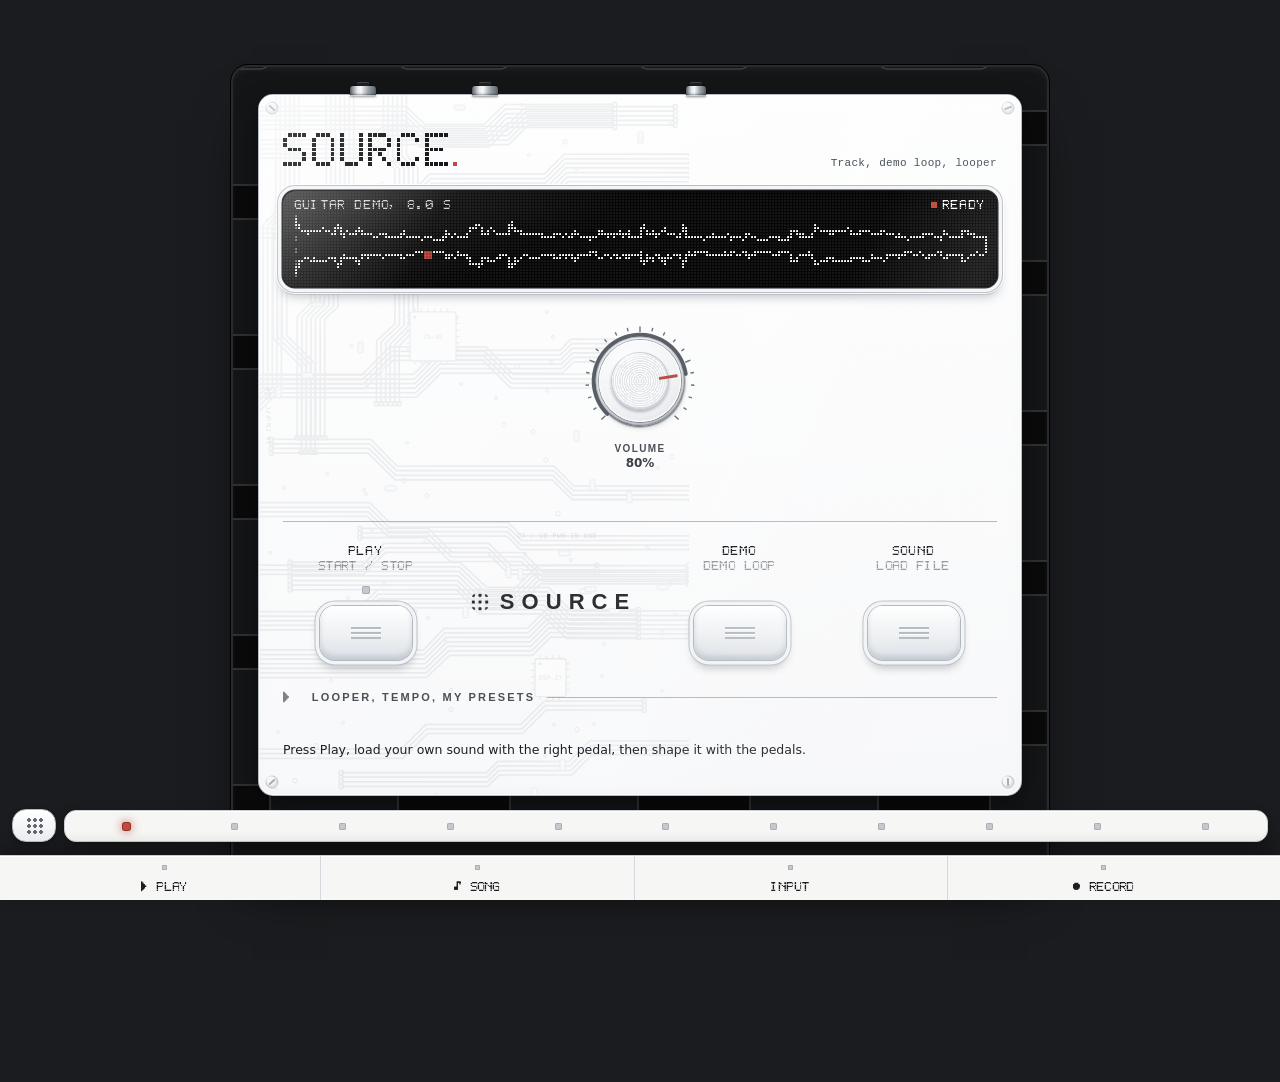
==== commit 762bbdfc: "Add files via upload" ====
--- a/index.html
+++ b/index.html
@@ -5,14 +5,1226 @@
 <meta name="viewport" content="width=device-width, initial-scale=1, viewport-fit=cover">
 <meta name="theme-color" content="#1b1c1f">
 <title>LOOM</title>
-<link rel="apple-touch-icon" href="icons/apple-touch-icon.png">
-<link rel="icon" type="image/png" sizes="32x32" href="icons/favicon-32.png">
-<link rel="manifest" href="manifest.webmanifest">
+<link rel="apple-touch-icon" href="[data-uri]">
+<link rel="icon" type="image/png" sizes="32x32" href="[data-uri]">
 <meta name="apple-mobile-web-app-capable" content="yes">
 <meta name="apple-mobile-web-app-title" content="LOOM">
 
 <meta name="claude:viewport-fit-sides" content="cover">
-<link rel="stylesheet" href="css/style.css">
+<style>
+
+:root {
+  --bg: #cbc6b9;
+  --fg: #1d1a15;
+  --muted: #55503f;
+  --focus: #b86a00;
+  --dim: brightness(1);
+  --screen: #dfa03a; --screen-ink: #3a2007; --grain: #7d260d;
+  --lcd: #dfa03a; --lcd-ink: #3a2007;
+  --led-on: #ffa726;
+  --font-display: "Barlow Condensed", "Arial Narrow", Arial, sans-serif;
+  --font-body: "Inter", system-ui, -apple-system, "Segoe UI", sans-serif;
+  --font-mono: "IBM Plex Mono", ui-monospace, Menlo, Consolas, monospace;
+}
+@media (prefers-color-scheme: dark) {
+  :root:not([data-theme="light"]) { --bg: #14110e; --fg: #efe9dc; --muted: #a39b8a; --focus: #ffb347; --dim: brightness(0.9); color-scheme: dark; }
+}
+:root[data-theme="dark"] { --bg: #14110e; --fg: #efe9dc; --muted: #a39b8a; --focus: #ffb347; --dim: brightness(0.9); color-scheme: dark; }
+
+.theme-cream {
+  --pd-a: #eee5d1; --pd-b: #d8cdb3; --pd-edge: #8a7f66; --pd-line: rgba(39,36,30,0.34);
+  --pd-ink: #27241e; --pd-muted: #5a5444; --pd-ts: 0 1px 0 rgba(255,255,255,0.55);
+  --tick: rgba(39,36,30,0.6); --arc: #e07f00; --led-off: #6d6554;
+  --noise: url("data:image/svg+xml;utf8,<svg xmlns='http://www.w3.org/2000/svg' width='260' height='260'><filter id='n'><feTurbulence type='fractalNoise' baseFrequency='1.1' numOctaves='2' stitchTiles='stitch'/><feColorMatrix values='0 0 0 0 0.25  0 0 0 0 0.2  0 0 0 0 0.1  0 0 0 0.12 0'/></filter><rect width='100%' height='100%' filter='url(%23n)'/></svg>");
+  --pd-shadow: inset 0 1px 0 rgba(255,255,255,0.8), inset 0 -4px 0 rgba(90,70,30,0.2);
+}
+.theme-graphite {
+  --pd-a: #36383c; --pd-b: #1f2023; --pd-edge: #09090a; --pd-line: rgba(236,228,208,0.3);
+  --pd-ink: #ece4d0; --pd-muted: #aaa38f; --pd-ts: 0 1px 0 rgba(0,0,0,0.55);
+  --tick: rgba(236,228,208,0.55); --arc: #ffb02e; --led-off: #4a4b4f;
+  --noise: url("data:image/svg+xml;utf8,<svg xmlns='http://www.w3.org/2000/svg' width='260' height='260'><filter id='n'><feTurbulence type='fractalNoise' baseFrequency='1.1' numOctaves='2' stitchTiles='stitch'/><feColorMatrix values='0 0 0 0 1  0 0 0 0 1  0 0 0 0 1  0 0 0 0.07 0'/></filter><rect width='100%' height='100%' filter='url(%23n)'/></svg>");
+  --pd-shadow: inset 0 1px 0 rgba(255,255,255,0.16), inset 0 -4px 0 rgba(0,0,0,0.4);
+}
+
+.theme-gate {
+  --pd-a: #8f2c23; --pd-b: #5a1410; --pd-edge: #260704; --pd-line: rgba(255,226,210,0.32);
+  --pd-ink: #ffe9dc; --pd-muted: #e8bba9; --pd-ts: 0 1px 0 rgba(0,0,0,0.5); --pd-active: #ffd48a;
+  --tick: rgba(255,226,210,0.55); --arc: #ffb02e; --led-off: #4a1a15;
+  --noise: url("data:image/svg+xml;utf8,<svg xmlns='http://www.w3.org/2000/svg' width='260' height='260'><filter id='n'><feTurbulence type='fractalNoise' baseFrequency='1.1' numOctaves='2' stitchTiles='stitch'/><feColorMatrix values='0 0 0 0 1  0 0 0 0 1  0 0 0 0 1  0 0 0 0.07 0'/></filter><rect width='100%' height='100%' filter='url(%23n)'/></svg>");
+  --pd-shadow: inset 0 1px 0 rgba(255,255,255,0.22), inset 0 -4px 0 rgba(0,0,0,0.42);
+}
+.bp-gate .knobs { grid-template-columns: repeat(3, minmax(0, 1fr)); margin-top: 128px; }
+
+.theme-mint {
+  --pd-a: #93ddcc; --pd-b: #55baa8; --pd-edge: #2b7366; --pd-line: rgba(10,46,40,0.34);
+  --pd-ink: #0c2d28; --pd-muted: #1c5148; --pd-ts: 0 1px 0 rgba(255,255,255,0.4); --pd-active: #0c2d28;
+  --tick: rgba(12,45,40,0.6); --arc: #e07f00; --led-off: #2d6258;
+  --noise: url("data:image/svg+xml;utf8,<svg xmlns='http://www.w3.org/2000/svg' width='260' height='260'><filter id='n'><feTurbulence type='fractalNoise' baseFrequency='1.1' numOctaves='2' stitchTiles='stitch'/><feColorMatrix values='0 0 0 0 0.05  0 0 0 0 0.2  0 0 0 0 0.17  0 0 0 0.12 0'/></filter><rect width='100%' height='100%' filter='url(%23n)'/></svg>");
+  --pd-shadow: inset 0 1px 0 rgba(255,255,255,0.65), inset 0 -4px 0 rgba(10,70,58,0.28);
+}
+
+.theme-cosmic {
+  --pd-a: #2b3195; --pd-b: #0e1450; --pd-edge: #050829; --pd-line: rgba(190,205,255,0.32);
+  --pd-ink: #e9eeff; --pd-muted: #aab8f0; --pd-ts: 0 1px 0 rgba(0,0,0,0.5); --pd-active: #ffd48a;
+  --tick: rgba(200,212,255,0.55); --arc: #ffb02e; --led-off: #1a2262;
+  --noise: url("data:image/svg+xml;utf8,<svg xmlns='http://www.w3.org/2000/svg' width='320' height='320'><filter id='s'><feTurbulence type='fractalNoise' baseFrequency='0.75' numOctaves='1' seed='4'/><feColorMatrix values='0 0 0 0 1  0 0 0 0 1  0 0 0 0 1  16 0 0 0 -12.6'/></filter><rect width='100%' height='100%' filter='url(%23s)'/></svg>"), url("data:image/svg+xml;utf8,<svg xmlns='http://www.w3.org/2000/svg' width='260' height='260'><filter id='n'><feTurbulence type='fractalNoise' baseFrequency='1.1' numOctaves='2' stitchTiles='stitch'/><feColorMatrix values='0 0 0 0 1  0 0 0 0 1  0 0 0 0 1  0 0 0 0.06 0'/></filter><rect width='100%' height='100%' filter='url(%23n)'/></svg>"), radial-gradient(ellipse at 82% 12%, rgba(130,100,255,0.34), rgba(130,100,255,0) 55%), radial-gradient(ellipse at 10% 90%, rgba(40,120,255,0.22), rgba(40,120,255,0) 50%);
+  --pd-shadow: inset 0 1px 0 rgba(255,255,255,0.2), inset 0 -4px 0 rgba(0,0,0,0.4);
+}
+
+* { box-sizing: border-box; }
+html { -webkit-text-size-adjust: 100%; }
+body { margin: 0; }
+.dock { position: fixed; left: 0; right: 0; bottom: 0; z-index: 30; display: flex; align-items: center; gap: 8px; padding: 8px max(12px, env(safe-area-inset-right, 0px)) calc(8px + env(safe-area-inset-bottom, 0px)) max(12px, env(safe-area-inset-left, 0px)); background: rgba(20,17,14,0.94); border-top: 1px solid rgba(239,233,220,0.18); backdrop-filter: blur(8px); -webkit-backdrop-filter: blur(8px); }
+.dock button { flex: 1; min-height: 46px; min-width: 0; border-radius: 10px; border: 1px solid rgba(239,233,220,0.28); background: #2a2520; color: #efe9dc; font: 600 12px var(--font-body); cursor: pointer; }
+.dock button.on { background: #ffa726; border-color: #ffa726; color: #2a1600; }
+.dock button#dkRec.on { background: #d9412b; border-color: #d9412b; color: #fff; }
+.dock button:focus-visible, .dock a:focus-visible { outline: 3px solid var(--focus); outline-offset: 2px; }
+.dock .dkinfo { flex: none; max-width: 30%; font: 500 11px var(--font-mono); color: #a39b8a; }
+.dock .dkinfo a { color: #ffb347; }
+html { -webkit-text-size-adjust: 100%; }
+body { margin: 0; }
+body {
+  background: var(--bg); color: var(--fg);
+  font-family: var(--font-body); font-size: 15px; line-height: 1.5;
+  padding-block: 64px 116px;
+  padding-left: max(16px, env(safe-area-inset-left, 0px));
+  padding-right: max(16px, env(safe-area-inset-right, 0px));
+}
+.wrap { max-width: 960px; margin: 0 auto; display: grid; grid-template-columns: minmax(0, 1fr); gap: 44px; }
+header h1 { font-family: var(--font-display); font-weight: 700; font-size: 32px; letter-spacing: 0.06em; text-transform: uppercase; margin: 0 0 4px; }
+header p { margin: 0; color: var(--muted); max-width: 64ch; }
+
+.pedal {
+  --rule: var(--pd-line);
+  border-radius: 18px; padding: 40px 44px 32px; position: relative; filter: var(--dim); min-width: 0;
+  color: var(--pd-ink);
+  background: var(--noise), linear-gradient(var(--pd-a), var(--pd-b));
+  border: 1px solid var(--pd-edge);
+  box-shadow: var(--pd-shadow), 0 26px 32px -22px rgba(0,0,0,0.6), 0 2px 5px rgba(0,0,0,0.3);
+}
+.name { font-family: var(--font-display); font-weight: 700; text-transform: uppercase; letter-spacing: 0.08em; font-size: 13.5px; line-height: 1.1; display: block; text-shadow: var(--pd-ts); }
+.sub { display: block; font-family: var(--font-mono); font-weight: 400; font-size: 11px; letter-spacing: 0.02em; text-transform: uppercase; font-variant-numeric: tabular-nums; margin-top: 3px; min-height: 1.3em; color: var(--pd-muted); }
+.rowbox { margin-bottom: 26px; }
+.rowcap, .advlab, .padlab { margin: 0 0 16px; font-family: var(--font-display); font-weight: 700; font-size: 12px; letter-spacing: 0.16em; text-transform: uppercase; display: flex; align-items: center; gap: 12px; color: var(--pd-muted); }
+.rowcap::after, .advlab::after, .padlab::after { content: ""; flex: 1; height: 1px; background: var(--pd-line); }
+.advlab { margin-top: 28px; }
+.knobs { display: grid; grid-template-columns: repeat(4, minmax(0, 1fr)); gap: 22px 8px; align-items: center; }
+.kw { text-align: center; min-width: 0; }
+.kw .knob { margin-bottom: 6px; }
+.jacks { position: absolute; top: -10px; left: 84px; right: 84px; display: flex; justify-content: space-between; pointer-events: none; }
+.jacks i { width: 34px; height: 12px; border-radius: 3px 3px 0 0; background: linear-gradient(90deg, #5f656c, #eceff2 38%, #9aa0a7 62%, #565c63); box-shadow: 0 -1px 2px rgba(0,0,0,0.4); }
+
+.knob { --ks: 74px; width: var(--ks); height: var(--ks); position: relative; margin: 0 auto; cursor: ns-resize; touch-action: none; outline: none; -webkit-tap-highlight-color: transparent; user-select: none; border-radius: 50%; }
+.kw.small .knob { --ks: 56px; }
+.kw.big .knob { --ks: 100px; }
+.kscale { position: absolute; inset: 0; width: 100%; height: 100%; pointer-events: none; overflow: visible; }
+.kscale .tick { stroke: var(--tick); stroke-width: 1; }
+.kscale .arc { fill: none; stroke: var(--arc); stroke-width: 3; stroke-linecap: round; }
+.kbody { position: absolute; inset: 14%; border-radius: 50%; box-shadow: 0 6px 9px rgba(0,0,0,0.45), 0 1px 2px rgba(0,0,0,0.6); }
+.kskirt { position: absolute; inset: 0; border-radius: 50%; background: repeating-conic-gradient(#0a0b0c 0 1.5deg, #373a3f 1.5deg 3deg); box-shadow: inset 0 0 0 1px rgba(0,0,0,0.6); }
+.kskirt::after { content: ""; position: absolute; inset: 0; border-radius: 50%; background: linear-gradient(160deg, rgba(255,255,255,0.2), rgba(255,255,255,0) 45%, rgba(0,0,0,0.3)); }
+.kcap { position: absolute; inset: 10%; border-radius: 50%; background: radial-gradient(circle at 34% 24%, rgba(255,255,255,0.2), rgba(255,255,255,0) 44%), conic-gradient(from 30deg, #25272b, #404348, #181a1d, #35383c, #141517, #3f4247, #1b1c1f, #25272b); box-shadow: inset 0 0 0 1px rgba(255,255,255,0.09), inset 0 -3px 5px rgba(0,0,0,0.55); }
+.kind { position: absolute; inset: 0; pointer-events: none; }
+.kind::before { content: ""; position: absolute; left: 50%; top: 21%; width: 3px; height: 18%; margin-left: -1.5px; border-radius: 2px; background: #f3ecda; box-shadow: 0 0 2px rgba(255,255,255,0.4); }
+
+.knob.main .kcap, .selknob .knob .kcap { background: radial-gradient(circle at 34% 24%, rgba(255,255,255,0.7), rgba(255,255,255,0) 44%), conic-gradient(from 30deg, #b9bdc2, #eef0f2, #9ea3a9, #e1e4e7, #8f949a, #eceef0, #a8adb3, #b9bdc2); box-shadow: inset 0 0 0 1px rgba(0,0,0,0.35), inset 0 -3px 4px rgba(0,0,0,0.3), inset 0 1px 1px rgba(255,255,255,0.7); }
+.knob.main .kind::before, .selknob .knob .kind::before { background: #17181a; box-shadow: none; }
+.knob:focus-visible { outline: 2px solid var(--focus); outline-offset: 3px; }
+
+.hexw { filter: drop-shadow(0 4px 3px rgba(0,0,0,0.5)); }
+.hex { width: 88px; height: 88px; display: grid; place-items: center; clip-path: polygon(25% 4%, 75% 4%, 100% 50%, 75% 96%, 25% 96%, 0 50%); background: conic-gradient(from 10deg, #858b92, #e6e9ec, #6f757c, #d3d7db, #80868d, #e9ecef, #6f757c, #858b92); }
+.fs { width: 56px; height: 56px; border-radius: 50%; border: 0; padding: 0; cursor: pointer; display: block; position: relative; background: radial-gradient(circle at 34% 28%, #ffffff 0, #dfe3e6 26%, #a3aab1 70%, #747b82 100%); box-shadow: inset 0 2px 2px rgba(255,255,255,0.95), inset 0 -4px 5px rgba(0,0,0,0.3), 0 0 0 2px rgba(0,0,0,0.35); }
+.fs::after { content: ""; position: absolute; inset: -7px; border-radius: 50%; z-index: -1; background: repeating-conic-gradient(#4d5359 0 2.5deg, #a3a9af 2.5deg 5deg); box-shadow: 0 0 0 1px rgba(0,0,0,0.4); }
+.fs:active { transform: translateY(1px) scale(0.985); box-shadow: inset 0 2px 4px rgba(0,0,0,0.3), 0 0 0 2px rgba(0,0,0,0.35); }
+.fs:focus-visible, .filefs:focus-within .fs { outline: 3px solid var(--focus); outline-offset: 9px; }
+.fswrap { display: grid; justify-items: center; gap: 10px; text-align: center; width: 140px; position: relative; z-index: 1; }
+.fsrow { display: flex; justify-content: space-around; align-items: flex-end; gap: 8px; margin-top: 36px; padding-top: 26px; border-top: 1px solid var(--pd-line); position: relative; }
+.filefs { position: relative; display: block; cursor: pointer; }
+.filefs input { position: absolute; inset: 0; opacity: 0; cursor: pointer; width: 100%; height: 100%; }
+.led { width: 12px; height: 12px; border-radius: 50%; display: inline-block; flex: none; background: radial-gradient(circle at 35% 30%, #a79d8a 0, var(--led-off) 62%); box-shadow: inset 0 0 0 1.5px rgba(0,0,0,0.5), 0 1px 0 rgba(255,255,255,0.2); }
+.led.on, .key[aria-pressed="true"] .led, .key[aria-checked="true"] .led { background: radial-gradient(circle at 35% 30%, #fff6e0 0, var(--led-on) 48%); box-shadow: inset 0 0 0 1.5px rgba(0,0,0,0.25), 0 0 10px 2px var(--led-on); }
+.led.on.red { background: radial-gradient(circle at 35% 30%, #ffe0da 0, #ff4a3a 48%); box-shadow: inset 0 0 0 1.5px rgba(0,0,0,0.25), 0 0 10px 2px #ff4a3a; }
+.led.on.green { background: radial-gradient(circle at 35% 30%, #e6ffe9 0, #46e06a 48%); box-shadow: inset 0 0 0 1.5px rgba(0,0,0,0.25), 0 0 10px 2px #46e06a; }
+.mark { font-family: var(--font-display); font-weight: 700; font-size: 22px; letter-spacing: 0.32em; text-transform: uppercase; align-self: center; display: flex; gap: 10px; align-items: center; z-index: 1; opacity: 0.92; text-shadow: var(--pd-ts); }
+.mark i { width: 20px; height: 20px; border-radius: 50%; background: radial-gradient(circle, currentColor 1.5px, transparent 2px) 0 0 / 6.7px 6.7px; }
+.key { display: inline-flex; flex-direction: column; align-items: center; justify-content: flex-start; gap: 7px; min-width: 50px; padding: 0; border: 0; background: none; cursor: pointer; color: inherit; font: 700 11.5px var(--font-display); letter-spacing: 0.08em; text-transform: uppercase; text-align: center; line-height: 1; text-shadow: var(--pd-ts); }
+.key .led { order: -1; width: 9px; height: 9px; }
+.key::before { content: ""; width: 38px; height: 38px; border-radius: 50%; background: radial-gradient(circle at 36% 28%, #7a7d83, #2b2d31 60%, #151618); box-shadow: inset 0 1px 1px rgba(255,255,255,0.4), 0 0 0 3px rgba(0,0,0,0.25), 0 0 0 4px rgba(255,255,255,0.22), 0 4px 5px rgba(0,0,0,0.45); }
+.key:active::before { transform: translateY(1px); box-shadow: inset 0 1px 1px rgba(255,255,255,0.3), 0 0 0 3px rgba(0,0,0,0.25), 0 0 0 4px rgba(255,255,255,0.22), 0 1px 2px rgba(0,0,0,0.5); }
+.key:focus-visible { outline: 2px solid var(--focus); outline-offset: 4px; border-radius: 6px; }
+.key.saved .led { background: radial-gradient(circle at 35% 30%, #fff6e0 0, #b9741a 55%); }
+
+fieldset.grp { margin: 0; border: 0; border-top: 1px solid var(--pd-line); padding: 6px 0 8px; min-width: 0; }
+fieldset.grp legend { font-family: var(--font-display); font-weight: 700; font-size: 12px; letter-spacing: 0.16em; text-transform: uppercase; padding: 0 10px 0 0; color: var(--pd-muted); }
+
+.window { background: var(--screen); border-radius: 8px; box-shadow: inset 0 2px 7px rgba(70,25,0,0.6), 0 0 0 3px #15161a, 0 0 0 5px #b9bdc3, 0 0 0 6px rgba(0,0,0,0.45), 0 6px 8px 4px rgba(0,0,0,0.28); overflow: hidden; position: relative; margin: 6px; }
+.window::after { content: ""; position: absolute; inset: 0; pointer-events: none; background: radial-gradient(ellipse at 50% 40%, rgba(255,244,210,0.4), rgba(120,50,0,0.28) 95%); }
+
+.p1-grid { display: grid; grid-template-columns: minmax(0, 1fr) 272px; gap: 44px; }
+.screen { margin-bottom: 34px; }
+canvas.wave { display: block; width: 100%; height: 76px; touch-action: none; cursor: crosshair; }
+.screen-foot { display: flex; justify-content: space-between; gap: 12px; padding: 4px 12px 5px; border-top: 1px solid rgba(58,32,7,0.3); font-family: var(--font-mono); font-size: 10px; letter-spacing: 0.04em; text-transform: uppercase; color: var(--screen-ink); font-variant-numeric: tabular-nums; position: relative; z-index: 1; }
+.p1-right { display: grid; align-content: start; gap: 26px; }
+.groups { display: grid; grid-template-columns: 1fr 1fr; gap: 16px 20px; }
+.radio { display: flex; align-items: center; justify-content: space-between; gap: 8px; width: 100%; background: none; border: 0; padding: 5px 0; cursor: pointer; font: 600 12.5px var(--font-display); letter-spacing: 0.04em; text-transform: uppercase; color: inherit; text-align: left; flex-direction: row-reverse; min-width: 0; text-shadow: var(--pd-ts); }
+.radio .led { width: 14px; height: 14px; }
+.radio[aria-checked="true"] .led { background: radial-gradient(circle at 35% 30%, #fff6e0 0, var(--led-on) 48%); box-shadow: inset 0 0 0 1.5px rgba(0,0,0,0.25), 0 0 10px 2px var(--led-on); }
+.radio:focus-visible { outline: 2px solid var(--focus); outline-offset: 2px; border-radius: 4px; }
+.master-row { display: grid; grid-template-columns: 1fr 1fr; gap: 12px; align-items: center; }
+.tiles { display: flex; gap: 12px; justify-content: center; padding: 6px 0; }
+.tile { width: 16px; height: 16px; border-radius: 50%; background: radial-gradient(circle at 35% 30%, #fff3d0, #ffa726 55%); opacity: 0.16; box-shadow: 0 0 0 2px rgba(0,0,0,0.4), 0 0 12px #ffa726; }
+.tiles-cap { text-align: center; margin-top: 6px; }
+.status { margin-top: 22px; font-size: 12.5px; color: var(--pd-muted); min-height: 1.4em; }
+.tools { display: grid; grid-template-columns: repeat(3, minmax(0, 1fr)); gap: 16px 28px; margin-top: 10px; }
+.trow { display: flex; flex-wrap: wrap; gap: 14px 12px; align-items: flex-start; margin: 12px 0; }
+.bar { height: 7px; border-radius: 4px; background: rgba(0,0,0,0.55); box-shadow: inset 0 1px 3px #000, 0 1px 0 rgba(255,255,255,0.3); overflow: hidden; }
+.bar i { display: block; height: 100%; width: 0; background: linear-gradient(#ffd27a, #ffa726); }
+.bpm { display: grid; gap: 2px; justify-items: center; padding: 6px 14px 5px; border-radius: 6px; background: var(--lcd); color: var(--lcd-ink); box-shadow: inset 0 2px 5px rgba(70,25,0,0.6), 0 0 0 2px #15161a, 0 0 0 3px #b9bdc3; font-family: var(--font-display); font-weight: 700; font-size: 26px; line-height: 1; letter-spacing: 0.06em; text-shadow: none; }
+.bpm .sub { font-size: 9px; margin: 0; min-height: 0; color: var(--lcd-ink); }
+#slotInfo { align-self: center; max-width: 96px; line-height: 1.3; }
+
+.p2 { padding-top: 46px; }
+.p2-grid { display: grid; grid-template-columns: 360px minmax(0, 1fr); gap: 40px; align-items: start; }
+.lcd { display: flex; gap: 12px; align-items: center; justify-content: space-between; padding: 9px 14px; min-height: 62px; color: var(--lcd-ink); }
+.lcd-text { min-width: 0; position: relative; z-index: 1; }
+.lcd .cap { font: 700 11px var(--font-display); letter-spacing: 0.16em; text-transform: uppercase; opacity: 0.75; white-space: nowrap; overflow: hidden; text-overflow: ellipsis; }
+.lcd .val { font: 700 26px var(--font-display); letter-spacing: 0.06em; text-transform: uppercase; white-space: nowrap; overflow: hidden; line-height: 1.15; }
+canvas.irc { width: 76px; height: 42px; flex: none; position: relative; z-index: 1; }
+.padlab { margin: 32px 0 4px; }
+.sel { position: relative; width: 360px; height: 292px; margin: 0 auto; }
+.tp { position: absolute; display: flex; align-items: center; gap: 8px; background: none; border: 0; padding: 5px 0; cursor: pointer; color: var(--pd-ink); font: 700 12px var(--font-display); letter-spacing: 0.07em; text-transform: uppercase; white-space: nowrap; }
+.tp.l { transform: translate(calc(-100% + 7px), -50%); }
+.tp.r { transform: translate(-7px, -50%); }
+.tp .led { width: 13px; height: 13px; }
+.tp[aria-checked="true"] { color: var(--pd-active, #ffd48a); }
+.tp[aria-checked="true"] .led { background: radial-gradient(circle at 35% 30%, #fff6e0 0, var(--led-on) 48%); box-shadow: inset 0 0 0 1.5px rgba(0,0,0,0.25), 0 0 10px 2px var(--led-on); }
+.tp:focus-visible { outline: 2px solid #fff; outline-offset: 2px; border-radius: 4px; }
+.selknob { position: absolute; left: 128px; top: 94px; width: 104px; height: 104px; border: 0; padding: 0; background: none; border-radius: 50%; cursor: pointer; }
+.selknob .knob { --ks: 104px; cursor: pointer; }
+.selknob .kind { transition: transform 0.16s ease-out; }
+.selknob:focus-visible { outline: 3px solid #fff; outline-offset: 3px; }
+.knobs.six { grid-template-columns: repeat(6, minmax(0, 1fr)); gap: 12px 2px; }
+.knobs.six .name { font-size: 12px; letter-spacing: 0.03em; }
+
+@media (max-width: 760px) {
+  .pedal { padding: 30px 18px 24px; }
+  .p2 { padding-top: 34px; }
+  .p1-grid, .p2-grid, .tools { grid-template-columns: 1fr; gap: 26px; }
+  .knob { --ks: 62px; }
+  .kw.small .knob { --ks: 46px; }
+  .kw.big .knob { --ks: 84px; }
+  .knobs { gap: 16px 2px; }
+  .knobs.six { grid-template-columns: repeat(3, minmax(0, 1fr)); }
+  .fswrap { width: 96px; }
+  .mark { display: none; }
+  .hex { width: 74px; height: 74px; }
+  .fs { width: 48px; height: 48px; }
+  .jacks { left: 36px; right: 36px; }
+  .sel { zoom: 0.86; }
+  header h1 { font-size: 26px; }
+}
+
+.theme-tape {
+  --pd-a: #3f7a5a; --pd-b: #1d4833; --pd-edge: #0b261a; --pd-line: rgba(236,244,225,0.34);
+  --pd-ink: #eef3e0; --pd-muted: #bdd2bc; --pd-ts: 0 1px 0 rgba(0,0,0,0.5); --pd-active: #ffe29a;
+  --tick: rgba(236,244,225,0.55); --arc: #ffb02e; --led-off: #1d4331;
+  --noise: url("data:image/svg+xml;utf8,<svg xmlns='http://www.w3.org/2000/svg' width='260' height='260'><filter id='n'><feTurbulence type='fractalNoise' baseFrequency='1.1' numOctaves='2' stitchTiles='stitch'/><feColorMatrix values='0 0 0 0 1  0 0 0 0 1  0 0 0 0 1  0 0 0 0.07 0'/></filter><rect width='100%' height='100%' filter='url(%23n)'/></svg>");
+  --pd-shadow: inset 0 1px 0 rgba(255,255,255,0.2), inset 0 -4px 0 rgba(0,0,0,0.35);
+}
+.theme-swirl {
+  --pd-a: #e0916a; --pd-b: #bb633d; --pd-edge: #6b3016; --pd-line: rgba(43,20,9,0.36);
+  --pd-ink: #2b1409; --pd-muted: #5a2c15; --pd-ts: 0 1px 0 rgba(255,255,255,0.35); --pd-active: #2b1409;
+  --tick: rgba(43,20,9,0.6); --arc: #fff0c9; --led-off: #6b3016;
+  --noise: url("data:image/svg+xml;utf8,<svg xmlns='http://www.w3.org/2000/svg' width='260' height='260'><filter id='n'><feTurbulence type='fractalNoise' baseFrequency='1.1' numOctaves='2' stitchTiles='stitch'/><feColorMatrix values='0 0 0 0 0.25  0 0 0 0 0.2  0 0 0 0 0.1  0 0 0 0.12 0'/></filter><rect width='100%' height='100%' filter='url(%23n)'/></svg>");
+  --pd-shadow: inset 0 1px 0 rgba(255,255,255,0.5), inset 0 -4px 0 rgba(90,30,10,0.3);
+}
+
+header { order: -2; }
+.chain { order: -1; min-width: 0; }
+.chain-cap { margin: 0 0 12px; font: 500 11px var(--font-mono); letter-spacing: 0.04em; text-transform: uppercase; color: var(--muted); }
+.rail { display: flex; flex-wrap: wrap; gap: 18px 14px; padding: 16px 16px 18px; border-radius: 14px; border: 1px solid #0a0a0b; background: linear-gradient(#26272a, #17181a); box-shadow: inset 0 2px 7px rgba(0,0,0,0.65), 0 1px 0 rgba(255,255,255,0.08); }
+.cslot { position: relative; width: 112px; border-radius: 10px; display: grid; justify-items: center; gap: 9px; padding: 0 0 12px; overflow: hidden; color: var(--pd-ink); background: var(--noise), linear-gradient(var(--pd-a), var(--pd-b)); border: 1px solid var(--pd-edge); box-shadow: var(--pd-shadow), 0 7px 9px -3px rgba(0,0,0,0.6); transition: transform 0.15s, box-shadow 0.15s; }
+.cslot.dragging { transform: translateY(-7px) scale(1.05); z-index: 3; box-shadow: var(--pd-shadow), 0 16px 18px -4px rgba(0,0,0,0.7); }
+.cgrip { width: 100%; height: 24px; border: 0; padding: 0; display: flex; align-items: center; justify-content: space-between; padding: 0 10px; color: inherit; background: rgba(0,0,0,0.2); font: 700 12px var(--font-mono); cursor: grab; touch-action: none; }
+.cgrip::after { content: ""; width: 30px; height: 6px; background: radial-gradient(circle, currentColor 1.2px, transparent 1.7px) 0 0 / 7.5px 6px; opacity: 0.75; }
+.cgrip:focus-visible, .cfs:focus-visible { outline: 2px solid var(--focus); outline-offset: -2px; }
+.cslot.fixed .cgrip { cursor: default; }
+.cslot.fixed .cgrip::after { display: none; }
+.cname { font: 700 17px/1 var(--font-display); letter-spacing: 0.1em; text-transform: uppercase; text-shadow: var(--pd-ts); }
+.cfs { width: 36px; height: 36px; border-radius: 50%; border: 0; padding: 0; cursor: pointer; background: radial-gradient(circle at 34% 28%, #fff 0, #dfe3e6 26%, #a3aab1 70%, #747b82 100%); box-shadow: inset 0 2px 2px rgba(255,255,255,0.95), inset 0 -3px 4px rgba(0,0,0,0.3), 0 0 0 3px rgba(0,0,0,0.35), 0 0 0 4px #9aa0a7; margin: 3px 0; }
+.cfs:active { transform: translateY(1px); }
+.cslot .led { margin-top: 1px; }
+.cslot .csub { font: 500 9.5px var(--font-mono); letter-spacing: 0.03em; text-transform: uppercase; opacity: 0.85; margin-top: -3px; }
+.cend { align-self: center; font: 500 10px var(--font-mono); letter-spacing: 0.05em; text-transform: uppercase; color: #a9a89f; text-align: center; padding: 0 4px; }
+.cend::before { content: ""; display: block; width: 34px; height: 12px; margin: 0 auto 6px; border-radius: 3px; background: linear-gradient(90deg, #5f656c, #eceff2 38%, #9aa0a7 62%, #565c63); }
+.chain-note { margin: 10px 0 0; font-size: 12.5px; color: var(--muted); min-height: 1.4em; }
+
+.bp { padding: 36px 40px 30px; }
+.bp-head { display: flex; align-items: baseline; justify-content: space-between; gap: 12px; flex-wrap: wrap; margin-bottom: 20px; }
+.bp-title { margin: 0; font: 700 38px/1 var(--font-display); letter-spacing: 0.07em; text-transform: uppercase; text-shadow: var(--pd-ts); }
+.bp-sub { margin: 0; font: 500 11px var(--font-mono); letter-spacing: 0.04em; text-transform: uppercase; color: var(--pd-muted); }
+.bp-grid { display: grid; grid-template-columns: minmax(0, 0.85fr) minmax(0, 1.6fr); gap: 36px; align-items: center; }
+.bp .knobs { grid-template-columns: repeat(3, minmax(0, 1fr)); }
+.bp .fsrow { justify-content: center; }
+.modes { margin: 0; }
+@media (max-width: 760px) {
+  .bp { padding: 30px 18px 24px; }
+  .bp-grid { grid-template-columns: 1fr; gap: 22px; }
+  .bp-title { font-size: 32px; }
+  .rail { gap: 16px 10px; padding: 14px 10px 16px; justify-content: center; }
+  .cslot { width: 104px; }
+}
+
+@media (max-width: 760px) {
+  body { padding-block: 14px 40px; }
+  .wrap { gap: 26px; }
+  header h1 { margin: 0 0 12px; font-size: 24px; }
+  header { margin: 0; }
+  .chain-cap { font-size: 10px; margin-bottom: 8px; }
+  .chain-note { font-size: 12px; }
+  .cgrip { height: 34px; }
+  .cfs { width: 40px; height: 40px; }
+  .knobs .name { font-size: 11.5px; letter-spacing: 0.03em; }
+  .knobs .sub { font-size: 9.5px; }
+  .radio, .key { min-height: 40px; }
+  .radio { display: flex; align-items: center; }
+  .trow { gap: 12px 10px; }
+  .fsrow { gap: 4px; }
+  .fswrap .name { font-size: 12px; }
+}
+@media (max-width: 400px) {
+  .pedal { padding-left: 14px; padding-right: 14px; }
+  .knobs .name { font-size: 11px; letter-spacing: 0.01em; }
+}
+
+.bp > .bp-head, .bp > .bp-grid, .bp > .fsrow { position: relative; z-index: 1; }
+.plate { position: absolute; inset: 0; z-index: 0; pointer-events: none; overflow: hidden; border-radius: inherit; color: var(--pd-ink); }
+.plate svg { position: absolute; left: 0; top: 0; display: block; overflow: hidden; }
+.bp-grid.nomode { grid-template-columns: minmax(0, 1fr); }
+.bp-grid.nomode .knobs { grid-template-columns: repeat(6, minmax(0, 1fr)); }
+.bp-grid { align-items: start; }
+.modes .trow { flex-direction: column; align-items: flex-start; gap: 14px; }
+.artsw { display: flex; flex-wrap: wrap; align-items: center; gap: 8px; margin-top: 12px; }
+.artsw span { font: 500 11px var(--font-mono); letter-spacing: 0.04em; text-transform: uppercase; color: var(--muted); margin-right: 4px; }
+.artsw button { font: 600 13px var(--font-body); padding: 8px 14px; min-height: 40px; border-radius: 999px; border: 1px solid var(--muted); background: transparent; color: var(--fg); cursor: pointer; }
+.artsw button[aria-checked="true"] { background: var(--fg); color: var(--bg); border-color: var(--fg); }
+.artsw button:focus-visible { outline: 2px solid var(--focus); outline-offset: 2px; }
+@media (max-width: 760px) {
+  .bp-grid.nomode .knobs { grid-template-columns: repeat(3, minmax(0, 1fr)); }
+  .modes .trow { flex-direction: row; flex-wrap: wrap; }
+}
+
+.bp-grid { display: grid; gap: 22px 28px; align-items: center; }
+.bp-grid .hero { display: flex; justify-content: center; align-items: flex-end; gap: 10px; }
+.bp-grid .knobs { gap: 20px 6px; }
+.lay-tape { grid-template-columns: auto minmax(0, 1fr); grid-template-areas: "hero stage" "knobs knobs"; }
+.lay-tape .hero { grid-area: hero; padding: 4px 6px 0; }
+.lay-tape .stage { grid-area: stage; min-height: 188px; align-self: stretch; }
+.lay-tape .knobs { grid-area: knobs; grid-template-columns: repeat(5, minmax(0, 1fr)); margin-top: 6px; }
+.lay-swirl { grid-template-columns: minmax(0, 0.7fr) minmax(0, 1.5fr); grid-template-areas: "modes hero" "knobs knobs"; }
+.lay-swirl .modes { grid-area: modes; align-self: center; }
+.lay-swirl .hero { grid-area: hero; padding-top: 26px; }
+.lay-swirl .knobs { grid-area: knobs; grid-template-columns: repeat(4, minmax(0, 1fr)); margin-top: 8px; }
+.lay-drive { grid-template-columns: auto minmax(0, 1fr); grid-template-areas: "hero knobs" "modes knobs"; gap: 18px 44px; }
+.lay-drive .hero { grid-area: hero; padding: 30px 30px 6px; }
+.lay-drive .modes { grid-area: modes; }
+.lay-drive .knobs { grid-area: knobs; grid-template-columns: repeat(2, minmax(0, 1fr)); gap: 34px 10px; }
+.lay-morph { grid-template-columns: minmax(0, 1fr); grid-template-areas: "modes" "knobs"; }
+.lay-morph .modes { grid-area: modes; }
+.lay-morph .modes .trow { flex-direction: row; justify-content: center; gap: 26px; }
+.lay-morph .modes legend { text-align: center; }
+.lay-morph .knobs { grid-area: knobs; max-width: 640px; margin: 0 auto; width: 100%; }
+.knobs.orbit { grid-template-columns: 1fr 1.3fr 1fr; grid-template-rows: auto auto auto; gap: 0 4px; align-items: center; }
+.orbit .kw:nth-child(1) { grid-area: 1 / 1; } .orbit .kw:nth-child(2) { grid-area: 1 / 3; }
+.orbit .kw:nth-child(3) { grid-area: 2 / 2; padding: 4px 0 8px; } .orbit .kw:nth-child(4) { grid-area: 3 / 1; } .orbit .kw:nth-child(5) { grid-area: 3 / 3; }
+.theme-tape .knob .kcap, .bp-tape .knob.main .kcap { background: radial-gradient(circle at 34% 24%, rgba(255,255,255,0.7), rgba(255,255,255,0) 44%), conic-gradient(from 30deg, #d9c58f, #f7edc9, #b49a5c, #efe2b4, #d9c58f 55%, #a88d52, #d9c58f); }
+.bp-tape .kind::before { background: #2a1d08; box-shadow: none; }
+@media (max-width: 760px) {
+  .lay-tape { grid-template-columns: auto minmax(0, 1fr); gap: 16px 10px; }
+  .lay-tape .stage { min-height: 160px; }
+  .lay-tape .knobs { grid-template-columns: repeat(3, minmax(0, 1fr)); }
+  .lay-swirl { grid-template-columns: minmax(0, 1fr); grid-template-areas: "modes" "hero" "knobs"; }
+  .lay-swirl .hero { padding-top: 12px; }
+  .lay-drive { grid-template-columns: minmax(0, 1fr); grid-template-areas: "hero" "modes" "knobs"; gap: 18px; }
+  .lay-drive .hero { padding: 26px 10px 0; }
+  .lay-drive .knobs { grid-template-columns: repeat(2, minmax(0, 1fr)); }
+  .lay-morph .modes .trow { gap: 14px; }
+}
+
+.wrap { max-width: 1120px; grid-template-columns: repeat(auto-fit, minmax(min(100%, 340px), 1fr)); gap: 46px 30px; align-items: start; }
+header, .chain, #ped-grain, #ped-reverb { grid-column: 1 / -1; }
+#ped-grain, #ped-reverb { max-width: 960px; width: 100%; justify-self: center; }
+.wrap .bp { max-width: 410px; width: 100%; justify-self: center; padding: 30px 26px 24px; }
+.wrap .bp .jacks { left: -10px; right: -10px; top: 96px; align-items: flex-start; }
+.wrap .bp .jacks i { width: 11px; height: 34px; border-radius: 3px 0 0 3px; background: linear-gradient(180deg, #5f656c, #eceff2 38%, #9aa0a7 62%, #565c63); box-shadow: -1px 0 2px rgba(0,0,0,0.4); }
+.wrap .bp .jacks i:nth-child(2) { border-radius: 0 3px 3px 0; box-shadow: 1px 0 2px rgba(0,0,0,0.4); }
+.wrap .bp .jacks i:nth-child(n+3) { display: none; }
+.wrap .bp-head { margin-bottom: 14px; }
+.wrap .bp-title { font-size: 34px; }
+.wrap .bp .fsrow { margin-top: 18px; padding-top: 16px; }
+.wrap .bp-grid { gap: 18px 12px; }
+.wrap .lay-tape { grid-template-columns: minmax(0, 1fr); grid-template-areas: "stage" "knobs"; }
+.wrap .lay-tape .stage { min-height: 172px; }
+.wrap .lay-tape .knobs { grid-template-columns: repeat(3, minmax(0, 1fr)); gap: 22px 2px; margin-top: 6px; }
+.wrap .lay-swirl { grid-template-columns: auto minmax(0, 1fr); grid-template-areas: "hero hero" "modes knobs"; }
+.wrap .lay-swirl .hero { padding-top: 14px; }
+.wrap .lay-swirl .knobs { grid-template-columns: repeat(2, minmax(0, 1fr)); gap: 14px 2px; }
+.wrap .lay-drive { grid-template-columns: auto minmax(0, 1fr); grid-template-areas: "modes hero" "knobs knobs"; }
+.wrap .lay-drive .hero { padding: 24px 18px 4px; justify-self: end; }
+.wrap .lay-drive .knobs { grid-template-columns: repeat(4, minmax(0, 1fr)); gap: 20px 0; }
+.wrap .lay-morph { grid-template-columns: minmax(0, 1fr); grid-template-areas: "modes" "knobs"; }
+.wrap .bp .knobs .name { font-size: 12.5px; letter-spacing: 0.05em; }
+.modes { padding: 4px 0 0; }
+.tgl { display: flex; align-items: stretch; gap: 8px; margin: 6px 0 2px; }
+.tgl-sw { position: relative; flex: none; width: 52px; height: 108px; border: 0; padding: 0; background: none; cursor: pointer; }
+.tgl-sw::after { content: ""; position: absolute; left: 50%; top: 8px; bottom: 8px; width: 16px; margin-left: -8px; border-radius: 8px; background: rgba(0,0,0,0.3); box-shadow: inset 0 2px 4px rgba(0,0,0,0.65), 0 1px 0 rgba(255,255,255,0.25); }
+.tgl-sw::before { content: ""; position: absolute; z-index: 1; left: 50%; top: 50%; width: 36px; height: 36px; margin: -18px 0 0 -18px; border-radius: 50%; background: conic-gradient(from 20deg, #8d9399, #eceff1, #7d838a, #dfe3e6, #8d9399); box-shadow: 0 0 0 2px rgba(0,0,0,0.45), 0 3px 6px rgba(0,0,0,0.55); }
+.tgl .lev { position: absolute; z-index: 2; left: 50%; top: 50%; width: 13px; height: 38px; margin: -19px 0 0 -6.5px; border-radius: 7px; background: linear-gradient(90deg, #8a9097, #ffffff 42%, #868c93); box-shadow: 0 3px 5px rgba(0,0,0,0.55), inset 0 -3px 4px rgba(0,0,0,0.25); transform: translateY(var(--ty, 0px)) scaleY(var(--sy, 1)); transition: transform 0.15s; }
+.tgl[data-m="0"] { --ty: -30px; } .tgl[data-m="1"] { --ty: 0px; --sy: 0.42; } .tgl[data-m="2"] { --ty: 30px; }
+.tgl-sw:focus-visible { outline: 2px solid var(--focus); outline-offset: 2px; border-radius: 10px; }
+.tgl-labels { display: flex; flex-direction: column; justify-content: space-between; padding: 4px 0; }
+.tgl-labels button { position: relative; height: 34px; display: flex; align-items: center; padding: 0 0 0 16px; border: 0; background: none; color: inherit; font: 700 12.5px var(--font-display); letter-spacing: 0.08em; text-transform: uppercase; cursor: pointer; opacity: 0.68; text-align: left; }
+.tgl-labels button::before { content: ""; position: absolute; left: 0; top: 50%; width: 8px; height: 8px; margin-top: -4px; border-radius: 50%; background: var(--led-off); box-shadow: inset 0 0 0 1px rgba(0,0,0,0.45); }
+.tgl-labels button[aria-checked="true"] { opacity: 1; text-shadow: var(--pd-ts); }
+.tgl-labels button[aria-checked="true"]::before { background: var(--led-on); box-shadow: 0 0 8px 1px var(--led-on); }
+.tgl-labels button:focus-visible { outline: 2px solid var(--focus); outline-offset: 1px; }
+@media (max-width: 480px) { .wrap .bp { padding: 26px 16px 22px; } .wrap .bp .jacks { left: -8px; right: -8px; } }
+
+.bp-drive { --pd-a: #2b2c2f; --pd-b: #19191b; background: repeating-linear-gradient(0deg, rgba(255,255,255,0.032) 0 1px, transparent 1px 3px), var(--noise), linear-gradient(var(--pd-a), var(--pd-b)); }
+.wrap .lay-drive { grid-template-columns: minmax(0, 1fr) minmax(0, 1.2fr) minmax(0, 1fr); grid-template-areas: none; gap: 30px 8px; padding-top: 36px; align-items: center; justify-items: center; }
+.wrap .lay-drive .knobs { display: contents; }
+.lay-drive .kw:nth-child(1) { grid-area: 1 / 1; } .lay-drive .kw:nth-child(2) { grid-area: 1 / 2; } .lay-drive .kw:nth-child(3) { grid-area: 1 / 3; }
+.lay-drive .modes { grid-area: 2 / 1; justify-self: start; padding-left: 4px; }
+.lay-drive .kw:nth-child(4) { grid-area: 2 / 2; } .lay-drive .kw:nth-child(5) { grid-area: 2 / 3; }
+.lay-drive .modes legend { display: none; }
+.tgl-labels button { font-size: 11.5px; }
+
+.pedal::before { content: ""; position: absolute; inset: 0; border-radius: inherit; pointer-events: none; z-index: 0;
+  background: linear-gradient(112deg, rgba(255,255,255,0) 16%, rgba(255,255,255,0.13) 29%, rgba(255,255,255,0) 41%, rgba(255,255,255,0) 63%, rgba(255,255,255,0.07) 71%, rgba(255,255,255,0) 82%), radial-gradient(120% 60% at 50% -8%, rgba(255,255,255,0.2), rgba(255,255,255,0) 62%); }
+.pedal::after { content: ""; position: absolute; inset: 0; border-radius: inherit; pointer-events: none; z-index: 0;
+  box-shadow: inset 0 0 0 1px rgba(255,255,255,0.16), inset 0 14px 20px -12px rgba(255,255,255,0.3), inset 0 -18px 24px -14px rgba(0,0,0,0.38); }
+.kbody { filter: drop-shadow(0 3px 2.5px rgba(0,0,0,0.32)); }
+.kbody::after { content: ""; position: absolute; inset: 5%; border-radius: 50%; pointer-events: none;
+  background: radial-gradient(ellipse 40% 20% at 32% 17%, rgba(255,255,255,0.5), rgba(255,255,255,0) 72%), radial-gradient(circle at 72% 88%, rgba(255,255,255,0.12), rgba(255,255,255,0) 42%); filter: blur(0.9px); }
+.fs::before { content: ""; position: absolute; left: 17%; top: 9%; width: 48%; height: 28%; border-radius: 50%; pointer-events: none; z-index: 2;
+  background: radial-gradient(ellipse, rgba(255,255,255,0.95), rgba(255,255,255,0) 72%); filter: blur(1px); }
+.window::before { content: ""; position: absolute; inset: 0; border-radius: inherit; pointer-events: none; z-index: 2;
+  background: linear-gradient(158deg, rgba(255,255,255,0.34), rgba(255,255,255,0) 36%), radial-gradient(ellipse at 18% 0%, rgba(255,255,255,0.28), rgba(255,255,255,0) 50%); }
+.led { position: relative; }
+.led.on::after { content: ""; position: absolute; inset: -9px; border-radius: 50%; pointer-events: none; background: radial-gradient(circle, rgba(255,167,38,0.6), rgba(255,167,38,0) 66%); filter: blur(4px); }
+.led.on.red::after { background: radial-gradient(circle, rgba(255,74,58,0.6), rgba(255,74,58,0) 66%); }
+.led.on.green::after { background: radial-gradient(circle, rgba(70,224,106,0.55), rgba(70,224,106,0) 66%); }
+.jacks i { box-shadow: 0 -1px 2px rgba(0,0,0,0.4), inset 0 1px 0 rgba(255,255,255,0.7), 0 3px 4px rgba(0,0,0,0.35); }
+
+.wrap { --fg: #efe9dc; --muted: #a39b8a; color: #efe9dc; padding: 30px 28px 36px; border-radius: 18px; border: 1px solid #000;
+  background: #141516 url("data:image/svg+xml;utf8,<svg xmlns='http://www.w3.org/2000/svg' width='240' height='150'><g fill='%230a0a0b' stroke='%23393a3e' stroke-width='1.5'><rect x='14' y='18' width='112' height='34' rx='10'/><rect x='118' y='92' width='112' height='34' rx='10'/></g></svg>") 0 0 / 240px 150px;
+  box-shadow: inset 0 0 0 2px #2a2b2e, inset 0 3px 8px rgba(255,255,255,0.07), 0 34px 50px -22px rgba(0,0,0,0.75); }
+.pedal::after { background: radial-gradient(circle 5px at 14px 14px, #dfe2e5 0, #8d9298 55%, #44484d 75%, rgba(0,0,0,0) 82%), radial-gradient(circle 5px at calc(100% - 14px) 14px, #dfe2e5 0, #8d9298 55%, #44484d 75%, rgba(0,0,0,0) 82%), radial-gradient(circle 5px at 14px calc(100% - 14px), #dfe2e5 0, #8d9298 55%, #44484d 75%, rgba(0,0,0,0) 82%), radial-gradient(circle 5px at calc(100% - 14px) calc(100% - 14px), #dfe2e5 0, #8d9298 55%, #44484d 75%, rgba(0,0,0,0) 82%), repeating-linear-gradient(90deg, rgba(255,255,255,0.04) 0 1px, rgba(0,0,0,0.035) 1px 3px); }
+@media (min-width: 900px) {
+  .wrap { max-width: 1120px; grid-template-columns: repeat(2, minmax(0, 1fr)); gap: 52px 36px; }
+  .wrap > :not(.bp) { grid-column: 1 / -1; }
+}
+@media (max-width: 600px) { .wrap { padding: 20px 10px 28px; gap: 38px; } }
+
+.pedal::before { background: url("data:image/svg+xml;utf8,<svg xmlns='http://www.w3.org/2000/svg' width='300' height='300'><filter id='s'><feTurbulence type='fractalNoise' baseFrequency='0.8' seed='9'/><feColorMatrix values='0 0 0 0 1  0 0 0 0 1  0 0 0 0 1  13 0 0 0 -10.9'/></filter><rect width='100%' height='100%' filter='url(%23s)'/></svg>"), linear-gradient(112deg, rgba(255,255,255,0) 16%, rgba(255,255,255,0.14) 29%, rgba(255,255,255,0) 41%, rgba(255,255,255,0) 63%, rgba(255,255,255,0.08) 71%, rgba(255,255,255,0) 82%), radial-gradient(120% 60% at 50% -8%, rgba(255,255,255,0.22), rgba(255,255,255,0) 62%); }
+.knob.dark .kskirt { background: repeating-conic-gradient(#3a3d42 0 2.4deg, #101113 2.4deg 4.8deg); }
+.knob.light .kskirt { background: repeating-conic-gradient(#e4e7ea 0 2.4deg, #8f959b 2.4deg 4.8deg); }
+.knob.dark .kcap { box-shadow: inset 0 1px 1px rgba(255,255,255,0.35), inset 0 -2px 3px rgba(0,0,0,0.6), 0 0 0 1px rgba(0,0,0,0.7); }
+.led::before { content: ""; position: absolute; inset: -3.5px; border-radius: 50%; pointer-events: none;
+  background: conic-gradient(#e9ecef, #7d838a, #d9dde1, #6a7077, #e9ecef); -webkit-mask: radial-gradient(circle, transparent 58%, #000 62%); mask: radial-gradient(circle, transparent 58%, #000 62%); box-shadow: 0 1px 2px rgba(0,0,0,0.5); }
+.led::after { content: ""; position: absolute; left: 22%; top: 14%; width: 38%; height: 30%; border-radius: 50%; background: radial-gradient(ellipse, rgba(255,255,255,0.85), rgba(255,255,255,0)); pointer-events: none; }
+.led.on::after { inset: -9px; left: auto; top: auto; width: auto; height: auto; background: radial-gradient(circle, rgba(255,167,38,0.6), rgba(255,167,38,0) 66%); }
+.hex { box-shadow: 0 0 0 1px rgba(0,0,0,0.4); }
+.fs { box-shadow: inset 0 -3px 5px rgba(0,0,0,0.28), inset 0 2px 2px rgba(255,255,255,0.7), 0 2px 3px rgba(0,0,0,0.5); }
+.window { box-shadow: inset 0 2px 7px rgba(70,25,0,0.6), inset 0 0 22px rgba(0,0,0,0.35), 0 0 0 3px #15161a, 0 0 0 5px #c4c8ce, 0 0 0 6px rgba(0,0,0,0.5), 0 7px 9px 4px rgba(0,0,0,0.3); }
+
+.theme-silver {
+  --pd-a: #e6e8ea; --pd-b: #c2c6cb; --pd-edge: #7b8088; --pd-line: rgba(30,34,40,0.4);
+  --pd-ink: #1b1e22; --pd-muted: #474c54; --pd-ts: 0 1px 0 rgba(255,255,255,0.7);
+  --tick: rgba(30,34,40,0.6); --arc: #e07f00; --led-off: #6a6f76;
+  --noise: repeating-linear-gradient(90deg, rgba(255,255,255,0.3) 0 1px, rgba(0,0,0,0.05) 1px 3px);
+  --pd-shadow: inset 0 1px 0 rgba(255,255,255,0.9), inset 0 -4px 0 rgba(60,66,72,0.3);
+}
+.theme-mint {
+  --pd-a: #d3dd52; --pd-b: #a5b22b; --pd-edge: #5d6812; --pd-line: rgba(30,36,4,0.38);
+  --pd-ink: #1c2104; --pd-muted: #3d4610; --pd-ts: 0 1px 0 rgba(255,255,255,0.4); --pd-active: #1c2104;
+  --tick: rgba(28,33,4,0.6); --arc: #d96a00; --led-off: #4b5516;
+  --pd-shadow: inset 0 1px 0 rgba(255,255,255,0.6), inset 0 -4px 0 rgba(70,80,10,0.3);
+}
+.theme-swirl {
+  --pd-a: #f5ad3c; --pd-b: #e08a12; --pd-edge: #8a4e06; --pd-line: rgba(50,25,0,0.38);
+  --pd-ink: #261300; --pd-muted: #5a3205; --pd-ts: 0 1px 0 rgba(255,236,190,0.5);
+  --tick: rgba(38,19,0,0.6); --arc: #fff1c8; --led-off: #6a3a08;
+}
+.pedal { border-radius: 9px; }
+.pedal::after { background: repeating-linear-gradient(90deg, rgba(255,255,255,0.04) 0 1px, rgba(0,0,0,0.035) 1px 3px); }
+.bp-title { font-style: italic; letter-spacing: 0.1em; }
+.bp-sub { text-transform: none; letter-spacing: 0.03em; font-style: normal; }
+fieldset.grp { border: 1px solid var(--pd-line); border-radius: 10px; padding: 14px 12px 12px; margin: 0; min-width: 0; }
+fieldset.grp > legend { margin-left: 8px; padding: 1px 9px; background: var(--pd-ink); color: var(--pd-a); border-radius: 4px; font-family: var(--font-display); font-weight: 700; font-size: 11px; letter-spacing: 0.14em; text-transform: uppercase; text-shadow: none; }
+.rowbox { position: relative; border: 1px solid var(--pd-line); border-radius: 10px; padding: 24px 12px 14px; }
+.rowbox > .rowcap { position: absolute; top: -10px; left: 14px; margin: 0; padding: 1px 9px; display: block; background: var(--pd-ink); color: var(--pd-a); border-radius: 4px; text-shadow: none; }
+.rowbox > .rowcap::after, .advlab::after { display: none; }
+.advlab { width: fit-content; margin: 30px 0 -11px 14px; padding: 1px 9px; position: relative; z-index: 1; display: block; background: var(--pd-ink); color: var(--pd-a); border-radius: 4px; text-shadow: none; }
+.advlab + .knobs { border: 1px solid var(--pd-line); border-radius: 10px; padding: 24px 10px 12px; }
+
+.pedal { --noise: none; }
+.theme-cosmic { --noise: radial-gradient(ellipse at 82% 12%, rgba(130,100,255,0.34), rgba(130,100,255,0) 55%), radial-gradient(ellipse at 10% 90%, rgba(40,120,255,0.22), rgba(40,120,255,0) 50%); }
+.pedal::before { background: linear-gradient(112deg, rgba(255,255,255,0) 16%, rgba(255,255,255,0.14) 29%, rgba(255,255,255,0) 41%, rgba(255,255,255,0) 63%, rgba(255,255,255,0.08) 71%, rgba(255,255,255,0) 82%), radial-gradient(120% 60% at 50% -8%, rgba(255,255,255,0.22), rgba(255,255,255,0) 62%); }
+.pedal::after { background: none; }
+
+header, .chain-cap { display: none; }
+.pedal:not(.cur) { display: none; }
+@media (min-width: 900px) { .wrap { max-width: 820px; grid-template-columns: minmax(0, 1fr); } }
+@keyframes inr { from { transform: translateX(38px); opacity: 0; } to { transform: none; opacity: 1; } }
+@keyframes inl { from { transform: translateX(-38px); opacity: 0; } to { transform: none; opacity: 1; } }
+.pedal.inr { animation: inr 0.24s ease-out; }
+.pedal.inl { animation: inl 0.24s ease-out; }
+.dkped { position: fixed; z-index: 31; top: calc(10px + env(safe-area-inset-top, 0px)); right: max(12px, env(safe-area-inset-right, 0px)); min-height: 40px; padding: 0 15px; border-radius: 20px; border: 1px solid rgba(239,233,220,0.3); background: rgba(20,17,14,0.88); color: #efe9dc; font: 600 13px var(--font-body); cursor: pointer; backdrop-filter: blur(8px); -webkit-backdrop-filter: blur(8px); }
+.dkped:focus-visible, .pager button:focus-visible { outline: 3px solid var(--focus); outline-offset: 2px; }
+.chain { position: fixed; z-index: 28; left: 0; right: 0; margin-inline: auto; max-width: 860px; bottom: calc(66px + env(safe-area-inset-bottom, 0px)); max-height: min(72vh, 600px); overflow: auto; padding: 12px; border-radius: 16px 16px 0 0; background: rgba(20,17,14,0.97); border: 1px solid rgba(239,233,220,0.14); border-bottom: 0; box-shadow: 0 -20px 40px rgba(0,0,0,0.5); transform: translateY(108%); visibility: hidden; transition: transform 0.25s ease, visibility 0.25s; }
+.chain.open { transform: none; visibility: visible; }
+.cslot { cursor: pointer; }
+.pager { position: fixed; z-index: 27; left: 0; right: 0; margin-inline: auto; width: fit-content; bottom: calc(70px + env(safe-area-inset-bottom, 0px)); display: flex; padding: 2px 6px; border-radius: 14px; background: rgba(20,17,14,0.72); backdrop-filter: blur(6px); -webkit-backdrop-filter: blur(6px); }
+.pager button { width: 24px; height: 24px; padding: 0; border: 0; background: none; cursor: pointer; display: grid; place-items: center; }
+.pager button::before { content: ""; width: 8px; height: 8px; border-radius: 50%; background: rgba(239,233,220,0.4); transition: all 0.2s; }
+.pager button[aria-selected="true"]::before { width: 18px; border-radius: 5px; background: #ffa726; }
+
+.dock { gap: 10px; padding-top: 10px; background: linear-gradient(rgba(0,0,0,0.35), rgba(0,0,0,0.6)), var(--pd-edge, #2a2c30); border-top: 1px solid rgba(255,255,255,0.22); box-shadow: inset 0 2px 6px rgba(0,0,0,0.55), 0 -12px 26px rgba(0,0,0,0.4); }
+.dock button { position: relative; min-height: 52px; padding: 14px 2px 0; border-radius: 12px; border: 1px solid rgba(0,0,0,0.6); color: var(--pd-ink, #efe9dc); text-shadow: var(--pd-ts, none);
+  font: 700 12.5px var(--font-display); letter-spacing: 0.07em; text-transform: uppercase; background: linear-gradient(var(--pd-a, #3a3d42), var(--pd-b, #1f2023));
+  box-shadow: inset 0 1px 0 rgba(255,255,255,0.45), inset 0 -3px 5px rgba(0,0,0,0.28), 0 3px 0 rgba(0,0,0,0.5), 0 7px 9px rgba(0,0,0,0.38); transition: transform 0.06s, box-shadow 0.06s; }
+.dock button::after { content: ""; position: absolute; inset: 1px 1px 45% 1px; border-radius: 11px 11px 40% 40%; pointer-events: none; background: linear-gradient(rgba(255,255,255,0.3), rgba(255,255,255,0)); }
+.dock button::before { content: ""; position: absolute; top: 6px; left: 50%; width: 7px; height: 7px; margin-left: -3.5px; border-radius: 50%; background: radial-gradient(circle at 35% 30%, #a79d8a, var(--led-off, #4a4b4f) 65%); box-shadow: 0 0 0 1.5px rgba(0,0,0,0.5), 0 1px 0 rgba(255,255,255,0.35); }
+.dock button:active, .dock button.on { transform: translateY(2px); box-shadow: inset 0 2px 6px rgba(0,0,0,0.5), 0 1px 0 rgba(0,0,0,0.5), 0 3px 4px rgba(0,0,0,0.3); }
+.dock button.on { background: linear-gradient(var(--pd-b, #1f2023), var(--pd-a, #3a3d42)); color: var(--pd-ink, #efe9dc); border-color: rgba(0,0,0,0.6); }
+.dock button.on::before { background: radial-gradient(circle at 35% 30%, #fff3d6, #ffa726 55%); box-shadow: 0 0 0 1.5px rgba(0,0,0,0.4), 0 0 9px 3px rgba(255,167,38,0.75); }
+.dock button#dkRec.on { background: linear-gradient(var(--pd-b, #1f2023), var(--pd-a, #3a3d42)); color: var(--pd-ink, #efe9dc); border-color: rgba(0,0,0,0.6); }
+.dock button#dkRec.on::before { background: radial-gradient(circle at 35% 30%, #ffe0da, #ff4a3a 55%); box-shadow: 0 0 0 1.5px rgba(0,0,0,0.4), 0 0 9px 3px rgba(255,74,58,0.8); }
+.dock .dkinfo { color: #f3ede0; opacity: 0.85; }
+.dock .dkinfo a { color: #fff3d6; }
+.dkped { border: 1px solid rgba(0,0,0,0.6); color: var(--pd-ink, #efe9dc); text-shadow: var(--pd-ts, none); background: linear-gradient(var(--pd-a, #3a3d42), var(--pd-b, #1f2023)); font: 700 13px var(--font-display); letter-spacing: 0.07em; text-transform: uppercase;
+  box-shadow: inset 0 1px 0 rgba(255,255,255,0.45), inset 0 -3px 5px rgba(0,0,0,0.28), 0 3px 0 rgba(0,0,0,0.5), 0 7px 9px rgba(0,0,0,0.38); }
+.dkped:active { transform: translateY(2px); box-shadow: inset 0 2px 6px rgba(0,0,0,0.5), 0 1px 0 rgba(0,0,0,0.5); }
+body { padding-bottom: 132px; }
+.chain { bottom: calc(80px + env(safe-area-inset-bottom, 0px)); }
+.pager { bottom: calc(86px + env(safe-area-inset-bottom, 0px)); }
+
+.bp > .ind { position: relative; z-index: 1; display: flex; flex-wrap: wrap; align-items: center; gap: 8px 20px; margin: 0 0 14px; padding: 8px 14px; border-radius: 10px; background: rgba(0,0,0,0.3); box-shadow: inset 0 1px 4px rgba(0,0,0,0.6), 0 1px 0 rgba(255,255,255,0.14); }
+.ind .im { display: inline-flex; align-items: center; gap: 8px; }
+.ind b { font: 500 9px var(--font-mono); letter-spacing: 0.15em; color: var(--pd-ink); opacity: 0.8; }
+.lad { display: inline-flex; gap: 3px; }
+.lad i { width: 7px; height: 14px; border-radius: 2px; background: rgba(0,0,0,0.5); box-shadow: inset 0 1px 1px rgba(0,0,0,0.7), 0 1px 0 rgba(255,255,255,0.12); }
+.lad i.on { background: #46e06a; box-shadow: 0 0 6px 1px rgba(70,224,106,0.75), inset 0 1px 0 rgba(255,255,255,0.6); }
+.lad i:nth-child(n+6).on { background: #ffb02e; box-shadow: 0 0 6px 1px rgba(255,176,46,0.75), inset 0 1px 0 rgba(255,255,255,0.6); }
+.lad i:nth-child(8).on { background: #ff4a3a; box-shadow: 0 0 6px 1px rgba(255,74,58,0.8), inset 0 1px 0 rgba(255,255,255,0.6); }
+.lad i.thr { outline: 1.5px solid rgba(255,255,255,0.8); outline-offset: 1.5px; }
+.pl.on.blink { animation: plBlink var(--per, 1s) infinite; }
+@keyframes plBlink { 0% { opacity: 1; } 14% { opacity: 0.16; } 100% { opacity: 0.16; } }
+.bp-gate .ind { margin-top: 118px; }
+.bp-gate .knobs { margin-top: 0; }
+.wrap .lay-gate { grid-template-columns: minmax(0, 1fr); }
+
+.sheen { position: absolute; inset: 0; border-radius: inherit; pointer-events: none; z-index: 6; mix-blend-mode: soft-light;
+  background: radial-gradient(520px 380px at var(--gx, 28%) var(--gy, 6%), rgba(255,255,255,0.6), rgba(255,255,255,0) 64%), linear-gradient(115deg, rgba(255,255,255,0) 26%, rgba(255,255,255,0.26) var(--gs, 40%), rgba(255,255,255,0) calc(var(--gs, 40%) + 14%));
+  box-shadow: inset 0 0 0 1px rgba(255,255,255,0.14), inset 0 2px 0 rgba(255,255,255,0.45), inset 0 -3px 0 rgba(0,0,0,0.38), inset 3px 0 0 rgba(255,255,255,0.07), inset -3px 0 0 rgba(0,0,0,0.25); }
+.wrap { background-position: 50% 50%; }
+
+.sheen { mix-blend-mode: normal; background: radial-gradient(460px 320px at 26% 4%, rgba(255,255,255,0.15), rgba(255,255,255,0) 66%), linear-gradient(115deg, rgba(255,255,255,0) 30%, rgba(255,255,255,0.1) 42%, rgba(255,255,255,0) 54%); }
+
+.dock { gap: 0; padding: 0 max(8px, env(safe-area-inset-right, 0px)) env(safe-area-inset-bottom, 0px) max(8px, env(safe-area-inset-left, 0px)); background: #121212; border-top: 1px solid rgba(255,255,255,0.1); box-shadow: none; backdrop-filter: none; -webkit-backdrop-filter: none; }
+.dock button { min-height: 44px; padding: 12px 4px 0; border: 0; border-radius: 0; background: none; box-shadow: none; text-shadow: none; color: rgba(239,233,220,0.62); font: 600 11px var(--font-mono); letter-spacing: 0.08em; text-transform: uppercase; transition: color 0.12s; }
+.dock button + button { border-left: 1px solid rgba(255,255,255,0.08); }
+.dock button::after { display: none; }
+.dock button::before { top: 8px; width: 4px; height: 4px; margin-left: -2px; background: rgba(255,255,255,0.25); box-shadow: none; }
+.dock button:active { transform: none; background: rgba(255,255,255,0.06); box-shadow: none; }
+.dock button.on, .dock button#dkRec.on { background: none; color: #fff; transform: none; box-shadow: none; border-color: rgba(255,255,255,0.08); }
+.dock button.on::before { background: #ffa726; box-shadow: 0 0 6px 1px rgba(255,167,38,0.7); }
+.dock button#dkRec.on::before { background: #ff4a3a; box-shadow: 0 0 6px 1px rgba(255,74,58,0.8); }
+.dock .dkinfo { font-size: 10px; max-width: 24%; padding: 0 6px; }
+body { padding-bottom: 76px; }
+.chain { bottom: calc(50px + env(safe-area-inset-bottom, 0px)); }
+.pager { bottom: calc(56px + env(safe-area-inset-bottom, 0px)); }
+
+.theme-comp { --pd-a: #dcb852; --pd-b: #a98220; --pd-edge: #4d3a08; --pd-line: rgba(29,21,3,0.38); --pd-ink: #1d1503; --pd-muted: #4a3809; --pd-ts: 0 1px 0 rgba(255,255,255,0.35); --pd-active: #1d1503; --tick: rgba(29,21,3,0.6); --arc: #fff2c7; --led-off: #5a4510; --noise: url("data:image/svg+xml;utf8,<svg xmlns='http://www.w3.org/2000/svg' width='260' height='260'><filter id='n'><feTurbulence type='fractalNoise' baseFrequency='1.1' numOctaves='2' stitchTiles='stitch'/><feColorMatrix values='0 0 0 0 0.25  0 0 0 0 0.2  0 0 0 0 0.1  0 0 0 0.12 0'/></filter><rect width='100%' height='100%' filter='url(%23n)'/></svg>"); --pd-shadow: inset 0 1px 0 rgba(255,255,255,0.5), inset 0 -4px 0 rgba(80,55,0,0.3); }
+.theme-eq { --pd-a: #36526f; --pd-b: #1b2d43; --pd-edge: #0a1624; --pd-line: rgba(226,238,250,0.3); --pd-ink: #e6eff9; --pd-muted: #a9bdd2; --pd-ts: 0 1px 0 rgba(0,0,0,0.5); --pd-active: #ffd48a; --tick: rgba(226,238,250,0.55); --arc: #ffb02e; --led-off: #1c2e44; --noise: url("data:image/svg+xml;utf8,<svg xmlns='http://www.w3.org/2000/svg' width='260' height='260'><filter id='n'><feTurbulence type='fractalNoise' baseFrequency='1.1' numOctaves='2' stitchTiles='stitch'/><feColorMatrix values='0 0 0 0 1  0 0 0 0 1  0 0 0 0 1  0 0 0 0.07 0'/></filter><rect width='100%' height='100%' filter='url(%23n)'/></svg>"); --pd-shadow: inset 0 1px 0 rgba(255,255,255,0.22), inset 0 -4px 0 rgba(0,0,0,0.4); }
+.wrap .lay-comp, .wrap .lay-eq { grid-template-columns: minmax(0, 1fr); grid-template-areas: "stage" "knobs"; }
+.lay-comp .stage, .lay-eq .stage { grid-area: stage; }
+.lay-comp .knobs, .lay-eq .knobs { grid-area: knobs; }
+.wrap .lay-comp .knobs { grid-template-columns: repeat(6, minmax(0, 1fr)); gap: 22px 2px; }
+.lay-comp .knobs .kw { grid-column: span 2; }
+.lay-comp .knobs .kw:nth-child(4) { grid-column: 2 / span 2; } .lay-comp .knobs .kw:nth-child(5) { grid-column: 4 / span 2; }
+.vu, .eqc { position: relative; border-radius: 12px; overflow: hidden; background: #0c0c0c; box-shadow: 0 0 0 3px #101010, 0 0 0 5px #b9bdc3, 0 0 0 6px rgba(0,0,0,0.5), inset 0 2px 8px rgba(0,0,0,0.6), 0 8px 12px -4px rgba(0,0,0,0.5); margin: 6px 6px 8px; }
+.vu svg, .eqc svg { display: block; width: 100%; height: auto; }
+.wrap .lay-eq .knobs.faders { display: flex; justify-content: space-between; gap: 2px; padding: 4px 0 0; }
+.fd { display: flex; flex-direction: column; align-items: center; gap: 5px; width: 44px; min-width: 0; }
+.ftrack { position: relative; width: 44px; height: 138px; cursor: pointer; touch-action: none; --n: 0.5; }
+.ftrack::before { content: ""; position: absolute; left: 50%; top: 6px; bottom: 6px; width: 6px; margin-left: -3px; border-radius: 3px; background: #05080c; box-shadow: inset 0 1px 3px #000, 0 1px 0 rgba(255,255,255,0.2); }
+.ftrack::after { content: ""; position: absolute; left: 0; right: 0; top: 11px; bottom: 11px; background: repeating-linear-gradient(to bottom, rgba(230,239,249,0.45) 0 1px, transparent 1px 12.5px) 0 0 / 5px 100% no-repeat, repeating-linear-gradient(to bottom, rgba(230,239,249,0.45) 0 1px, transparent 1px 12.5px) 100% 0 / 5px 100% no-repeat; pointer-events: none; }
+.fcap { position: absolute; z-index: 1; left: 50%; width: 36px; height: 22px; margin-left: -18px; bottom: calc(var(--n) * (100% - 22px)); border-radius: 4px; background: linear-gradient(#f6f8fa, #bfc4ca 46%, #8b9198 54%, #d6dade); box-shadow: 0 4px 6px rgba(0,0,0,0.6), inset 0 1px 0 #fff, 0 0 0 1px rgba(0,0,0,0.55); outline: none; }
+.fcap::after { content: ""; position: absolute; left: 4px; right: 4px; top: 50%; height: 2px; margin-top: -1px; background: #14171b; border-radius: 1px; }
+.fcap:focus-visible { box-shadow: 0 0 0 2px var(--focus), 0 4px 6px rgba(0,0,0,0.6); }
+.fd .name { font: 700 11.5px var(--font-display); letter-spacing: 0.04em; text-transform: uppercase; }
+.fd .sub { font: 400 8.5px var(--font-mono); opacity: 0.8; white-space: nowrap; }
+.bp-scope { --pd-a: #2b2c2f; --pd-b: #19191b; }
+.scr { position: relative; height: 170px; margin: 6px 6px 16px; border-radius: 12px; overflow: hidden; background: #040706; box-shadow: 0 0 0 3px #101010, 0 0 0 5px #b9bdc3, 0 0 0 6px rgba(0,0,0,0.5), inset 0 2px 8px rgba(0,0,0,0.7); }
+.scr canvas { width: 100%; height: 100%; display: block; }
+.scr .glass { position: absolute; inset: 0; pointer-events: none; background: linear-gradient(158deg, rgba(255,255,255,0.16), rgba(255,255,255,0) 38%); }
+.tuner { text-align: center; }
+.tn { display: flex; align-items: baseline; justify-content: center; gap: 4px; }
+.tn b { font: 700 78px/1 var(--font-display); letter-spacing: 0.02em; min-width: 1.2ch; }
+.tn span { font: 500 20px var(--font-mono); opacity: 0.7; }
+.tnr { display: flex; justify-content: center; gap: 18px; font: 500 12px var(--font-mono); opacity: 0.85; min-height: 1.4em; }
+.tled { display: flex; justify-content: center; gap: 7px; margin-top: 12px; }
+.tled i { width: 14px; height: 22px; border-radius: 3px; background: rgba(0,0,0,0.5); box-shadow: inset 0 1px 1px rgba(0,0,0,0.7), 0 1px 0 rgba(255,255,255,0.12); }
+.tled i:nth-child(6) { background: rgba(70,224,106,0.18); }
+.tled i.on { background: #ffb02e; box-shadow: 0 0 9px 2px rgba(255,176,46,0.7); }
+.tled i.ok { background: #46e06a; box-shadow: 0 0 10px 2px rgba(70,224,106,0.8); }
+.tlab { display: flex; justify-content: space-between; max-width: 240px; margin: 4px auto 0; font: 500 12px var(--font-mono); opacity: 0.7; }
+.tnhint { margin: 14px 0 0; font-size: 12px; opacity: 0.7; line-height: 1.4; }
+.lad[data-k="gr"] i.on { background: #ffb02e !important; box-shadow: 0 0 6px 1px rgba(255,176,46,0.75), inset 0 1px 0 rgba(255,255,255,0.6) !important; }
+.cslot[data-id="scope"] .cfs, .cslot[data-id="scope"] .led { visibility: hidden; pointer-events: none; }
+.scenes { display: flex; align-items: center; gap: 8px; margin-top: 12px; flex-wrap: wrap; }
+.scenes span { font: 500 10px var(--font-mono); letter-spacing: 0.12em; text-transform: uppercase; color: var(--muted); margin-right: 4px; }
+.scenes button { min-width: 44px; min-height: 40px; padding: 0 12px; border-radius: 8px; border: 1px solid rgba(255,255,255,0.18); background: #1b1b1d; color: #efe9dc; font: 600 13px var(--font-mono); cursor: pointer; position: relative; }
+.scenes button.saved::after { content: ""; position: absolute; top: 5px; right: 5px; width: 5px; height: 5px; border-radius: 50%; background: #ffa726; }
+.scenes button.rec { margin-left: auto; font-size: 11px; letter-spacing: 0.06em; text-transform: uppercase; }
+.scenes button[aria-pressed="true"] { background: #d9412b; border-color: #d9412b; color: #fff; }
+.scenes button:focus-visible { outline: 3px solid var(--focus); outline-offset: 2px; }
+
+:root { --tex: url("data:image/svg+xml;utf8,<svg xmlns='http://www.w3.org/2000/svg' width='160' height='160'><filter id='g' x='0' y='0' width='100%' height='100%'><feTurbulence type='fractalNoise' baseFrequency='0.85' numOctaves='2' seed='7' stitchTiles='stitch'/><feColorMatrix values='0 0 0 0 0  0 0 0 0 0  0 0 0 0 0  0 0 0 0.6 -0.12'/></filter><rect width='160' height='160' filter='url(%23g)' opacity='0.9'/></svg>"); }
+.pedal { --grain-o: .30; --gloss: .16; --rim: .5; }
+.pedal.theme-cosmic, .pedal.theme-gate, .pedal.theme-comp { --gloss: .26; --grain-o: .18; }
+.pedal.theme-silver, .pedal.theme-graphite, .pedal.theme-eq { --gloss: .10; --grain-o: .38; }
+.pedal {
+  border-radius: 10px;
+  box-shadow:
+    inset 0 1.5px 0 rgba(255,255,255,calc(var(--rim) * .55)),
+    inset 1.5px 0 0 rgba(255,255,255,calc(var(--rim) * .22)),
+    inset -1.5px 0 0 rgba(0,0,0,.22),
+    inset 0 -3px 0 rgba(0,0,0,.28),
+    inset 0 0 0 1px rgba(0,0,0,.18),
+    0 0 0 1px rgba(0,0,0,.55),
+    0 3px 0 rgba(0,0,0,.45),
+    0 22px 30px -14px rgba(0,0,0,.75);
+}
+.pedal::before {
+  background:
+    var(--tex),
+    linear-gradient(180deg, rgba(255,255,255,calc(var(--gloss) * .9)) 0, rgba(255,255,255,0) 9%, rgba(255,255,255,0) 82%, rgba(0,0,0,.20) 100%),
+    linear-gradient(118deg, rgba(255,255,255,0) 18%, rgba(255,255,255,var(--gloss)) 30%, rgba(255,255,255,0) 42%, rgba(255,255,255,0) 66%, rgba(255,255,255,calc(var(--gloss) * .5)) 73%, rgba(255,255,255,0) 84%),
+    radial-gradient(130% 70% at 50% -10%, rgba(255,255,255,calc(var(--gloss) * 1.2)), rgba(255,255,255,0) 60%);
+  background-size: 160px 160px, auto, auto, auto;
+  opacity: 1; mix-blend-mode: normal;
+}
+
+.pedal::after { background: none; }
+
+.kbody { box-shadow: 0 0 0 3px rgba(0,0,0,.28), 0 0 0 4px rgba(255,255,255,.07), 2px 7px 8px rgba(0,0,0,.55), 0 1px 2px rgba(0,0,0,.7); }
+.kskirt { background: repeating-conic-gradient(#08090a 0 1.1deg, #4a4e54 1.1deg 2.2deg); }
+.kskirt::after { background: conic-gradient(from -30deg, rgba(255,255,255,.34), rgba(255,255,255,0) 22%, rgba(0,0,0,.35) 50%, rgba(0,0,0,0) 72%, rgba(255,255,255,.22)); }
+.kcap { box-shadow: inset 0 1.5px 1px rgba(255,255,255,.45), inset 0 -3px 5px rgba(0,0,0,.5), inset 0 0 0 1px rgba(0,0,0,.55), 0 0 0 1px rgba(0,0,0,.35); }
+.kcap::after { content: ""; position: absolute; inset: 12%; border-radius: 50%; pointer-events: none; background: repeating-radial-gradient(circle at 50% 50%, rgba(255,255,255,.07) 0 .7px, rgba(0,0,0,.08) .7px 1.4px); }
+.knob.main .kcap, .selknob .knob .kcap { background: radial-gradient(circle at 30% 22%, rgba(255,255,255,.85), rgba(255,255,255,0) 40%), conic-gradient(from 20deg, #aeb3b9, #f4f6f7, #8e949b, #e8ebed, #7f858c, #f1f3f4, #9ea4aa, #aeb3b9); box-shadow: inset 0 1.5px 1px rgba(255,255,255,.9), inset 0 -4px 5px rgba(0,0,0,.35), inset 0 0 0 1px rgba(0,0,0,.4), 0 0 0 1px rgba(0,0,0,.3); }
+.knob .kind::before { box-shadow: 0 0 0 .5px rgba(0,0,0,.3), 0 1px 1px rgba(0,0,0,.35); }
+
+.fs { background: radial-gradient(circle at 32% 26%, #fff 0, #e4e8eb 22%, #a9b0b7 62%, #6c737a 100%); box-shadow: inset 0 2px 2px rgba(255,255,255,.95), inset 0 -5px 6px rgba(0,0,0,.34), 0 0 0 2px rgba(0,0,0,.5), 0 3px 5px rgba(0,0,0,.6); }
+.fs::after { inset: -8px; background: repeating-conic-gradient(#3f444a 0 2.2deg, #b3b9bf 2.2deg 4.4deg); box-shadow: 0 0 0 1px rgba(0,0,0,.55), 0 3px 5px rgba(0,0,0,.5), inset 0 0 0 3px rgba(0,0,0,.25); }
+
+.led { box-shadow: inset 0 0 0 1.5px rgba(0,0,0,.55), 0 0 0 2px rgba(0,0,0,.3), 0 1px 0 rgba(255,255,255,.28); }
+.led.on { box-shadow: inset 0 0 0 1.5px rgba(0,0,0,.25), 0 0 0 2px rgba(0,0,0,.25), 0 0 12px 3px var(--led-on), 0 0 30px 8px rgba(255,167,38,.25); }
+
+.pedal > .jk { position: absolute; top: -8px; width: 26px; height: 10px; border-radius: 3px 3px 0 0; z-index: 1; pointer-events: none;
+  background: linear-gradient(90deg, #5d636a, #e6e9ec 28%, #f8f9fa 42%, #9aa1a8 70%, #5d636a); box-shadow: 0 -1px 0 rgba(0,0,0,.5), inset 0 -2px 2px rgba(0,0,0,.35); }
+.pedal > .jk::after { content: ""; position: absolute; left: 50%; top: -3px; width: 12px; height: 3px; margin-left: -6px; border-radius: 2px 2px 0 0; background: #1b1d20; box-shadow: 0 -1px 0 rgba(255,255,255,.2); }
+.pedal > .jk.a { left: 12%; } .pedal > .jk.b { left: 28%; } .pedal > .jk.c { left: 56%; width: 20px; }
+:root { --tex-soft: url("data:image/svg+xml;utf8,<svg xmlns='http://www.w3.org/2000/svg' width='160' height='160'><filter id='g' x='0' y='0' width='100%' height='100%'><feTurbulence type='fractalNoise' baseFrequency='1.3' numOctaves='2' seed='3' stitchTiles='stitch'/><feColorMatrix values='0 0 0 0 0  0 0 0 0 0  0 0 0 0 0  0 0 0 0.32 -0.04'/></filter><rect width='160' height='160' filter='url(%23g)'/></svg>"); }
+
+.pedal { --tex: none; }
+.pedal.theme-silver, .pedal.theme-graphite, .pedal.theme-eq, .pedal.theme-cream { --tex: var(--tex-soft); }
+
+.wrap .lay-drive .kw:nth-child(4) { grid-area: 2 / 2; justify-self: center; transform: translateX(14px); }
+.wrap .lay-drive .kw:nth-child(5) { grid-area: 2 / 3; justify-self: center; transform: translateX(-4px); }
+@media (max-width: 390px) { .wrap .lay-drive .kw:nth-child(4) { transform: translateX(30px); } .wrap .lay-drive .kw:nth-child(5) { transform: translateX(10px); } }
+
+.pedal.p1, .pedal.p2 { max-width: 500px; margin-inline: auto; width: 100%; box-sizing: border-box; }
+.p1 .jacks, .p2 .jacks { display: none; }
+.p1 { display: flex; flex-direction: column; gap: 22px; padding: 38px 24px 28px; }
+.p1-grid, .p1-grid > div, .p1-right { display: contents; }
+.p1 .bp-head, .p2 .bp-head { position: relative; z-index: 1; margin: 0; order: 0; }
+.p1 .bp-head { align-items: baseline; }
+.p1 .window.screen { order: 1; position: relative; z-index: 1; }
+.p1 .rowbox { order: 2; position: relative; z-index: 1; border: 0; padding: 0; margin: 0; }
+.p1 .groups { order: 3; position: relative; z-index: 1; }
+.p1 .master-row { order: 4; position: relative; z-index: 1; }
+.p1 .fsrow { order: 5; position: relative; z-index: 1; margin-top: 6px; }
+.p1 .tools { order: 6; position: relative; z-index: 1; display: flex; flex-direction: column; gap: 16px; margin-top: 10px; padding: 26px 14px 16px; border-radius: 12px; background: linear-gradient(rgba(0,0,0,.16), rgba(0,0,0,.08)); box-shadow: inset 0 2px 6px rgba(0,0,0,.32), 0 1px 0 rgba(255,255,255,.35); }
+.p1 .tools::before { content: "UTILITY"; position: absolute; top: 9px; left: 16px; font: 700 10px var(--font-mono); letter-spacing: .22em; color: var(--pd-muted); }
+.p1 .status { order: 7; position: relative; z-index: 1; margin-top: 0; }
+.p1 .rowbox > .rowcap, .p2 .advlab { position: static; display: flex; align-items: center; gap: 12px; width: auto; margin: 0 0 16px; padding: 0; background: none; color: var(--pd-muted); border-radius: 0; font-size: 11px; letter-spacing: .2em; }
+.p1 .rowbox > .rowcap::after, .p2 .advlab::after { display: block; content: ""; flex: 1; height: 1px; background: var(--pd-line); }
+.p2 .advlab { margin-top: 26px; }
+.p2 .advlab + .knobs { border: 0; padding: 0; }
+.p1 fieldset.grp > legend, .p2 fieldset.grp > legend { background: none; color: var(--pd-muted); padding: 0 8px; margin-left: 6px; letter-spacing: .2em; }
+.pedal.p2 { padding: 40px 24px 28px; }
+.p2-grid, .p2-grid > div { display: block; }
+.p2 .lcd, .p2 .padlab, .p2 .sel, .p2 .knobs, .p2 .advlab, .p2 .fsrow { position: relative; z-index: 1; }
+.p2 .bp-head { margin-bottom: 22px; }
+.p2 .bp-sub { color: rgba(235,240,255,.75); }
+@media (max-width: 520px) { .p1 { padding: 34px 16px 24px; } .pedal.p2 { padding: 34px 16px 24px; } }
+
+html { background: #0b0a09; }
+body {
+  background:
+    radial-gradient(75% 38% at 50% 0%, rgba(255,226,180,.16), rgba(255,226,180,0) 70%),
+    radial-gradient(120% 70% at 50% 120%, rgba(0,0,0,.65), rgba(0,0,0,0) 70%),
+    linear-gradient(#1c1814, #0f0d0b 60%, #0a0908);
+  background-color: #0f0d0b;
+}
+.pedal {
+  --edge: color-mix(in srgb, var(--pd-b) 52%, #000);
+  --edge-hi: color-mix(in srgb, var(--pd-b) 80%, #000);
+  --edge-lo: color-mix(in srgb, var(--pd-b) 30%, #000);
+  box-shadow:
+    inset 0 1.5px 0 rgba(255,255,255,calc(var(--rim) * .55)),
+    inset 1.5px 0 0 rgba(255,255,255,calc(var(--rim) * .22)),
+    inset -1.5px 0 0 rgba(0,0,0,.22),
+    inset 0 0 0 1px rgba(0,0,0,.18),
+    0 0 0 1px rgba(0,0,0,.6),
+    0 1px 0 1px var(--edge-hi), 0 2px 0 1px var(--edge-hi), 0 3px 0 1px var(--edge),
+    0 4px 0 1px var(--edge), 0 5px 0 1px var(--edge), 0 6px 0 1px var(--edge), 0 7px 0 1px var(--edge),
+    0 8px 0 1px var(--edge), 0 9px 0 1px var(--edge-lo), 0 10px 0 1px var(--edge-lo), 0 11px 0 1px var(--edge-lo),
+    0 12px 0 2px rgba(0,0,0,.65),
+    0 36px 40px -14px rgba(0,0,0,.85),
+    0 44px 80px -24px color-mix(in srgb, var(--pd-b) 70%, transparent);
+  margin-bottom: 18px;
+}
+
+.dock { background: linear-gradient(#26231f, #14120f 40%, #0e0d0b); border-top: 1px solid rgba(255,255,255,.16); box-shadow: inset 0 1px 0 rgba(255,255,255,.06), 0 -10px 24px rgba(0,0,0,.5); }
+.dock button { color: rgba(239,233,220,.72); }
+.dock button + button { border-left: 1px solid rgba(0,0,0,.6); box-shadow: -1px 0 0 rgba(255,255,255,.06); }
+.dock button::before { top: 7px; width: 6px; height: 6px; margin-left: -3px; background: radial-gradient(circle at 35% 30%, #6d675c, #2b2822 70%); box-shadow: 0 0 0 1.5px rgba(0,0,0,.7), 0 1px 0 rgba(255,255,255,.12); }
+.dock button.on { color: #fff3d6; }
+.dock button.on::before { background: radial-gradient(circle at 35% 30%, #fff3d6, #ffa726 55%); box-shadow: 0 0 0 1.5px rgba(0,0,0,.6), 0 0 9px 3px rgba(255,167,38,.7); }
+.dock button#dkRec.on::before { background: radial-gradient(circle at 35% 30%, #ffe0da, #ff4a3a 55%); box-shadow: 0 0 0 1.5px rgba(0,0,0,.6), 0 0 9px 3px rgba(255,74,58,.75); }
+.pager { background: linear-gradient(#2b2824, #121110); border: 1px solid rgba(0,0,0,.7); box-shadow: inset 0 1px 0 rgba(255,255,255,.14), 0 4px 10px rgba(0,0,0,.5); backdrop-filter: none; -webkit-backdrop-filter: none; padding: 3px 8px; }
+.pager button::before { width: 7px; height: 7px; background: radial-gradient(circle at 35% 30%, #6d675c, #26231e 70%); box-shadow: 0 0 0 1.5px rgba(0,0,0,.7), 0 1px 0 rgba(255,255,255,.1); }
+.pager button[aria-selected="true"]::before { width: 7px; border-radius: 50%; background: radial-gradient(circle at 35% 30%, #fff3d6, #ffa726 55%); box-shadow: 0 0 0 1.5px rgba(0,0,0,.6), 0 0 9px 3px rgba(255,167,38,.7); }
+
+.knob::before { content: ""; position: absolute; inset: 10%; border-radius: 50%; pointer-events: none;
+  background: radial-gradient(circle, #060606 0 63%, rgba(0,0,0,0) 64%), conic-gradient(from 10deg, #6b7178, #e9ecef, #868c93, #dcdfe2, #6b7178, #e4e7ea, #868c93, #6b7178);
+  box-shadow: 0 1px 2px rgba(0,0,0,.65), inset 0 0 0 1px rgba(0,0,0,.35); }
+.kcap::before { content: ""; position: absolute; inset: 0; border-radius: 50%; pointer-events: none; background: repeating-conic-gradient(rgba(255,255,255,.05) 0 .5deg, rgba(0,0,0,.05) .5deg 1deg); mix-blend-mode: normal; }
+.fs { background: radial-gradient(circle at 32% 24%, rgba(255,255,255,.95) 0, rgba(255,255,255,0) 34%), repeating-radial-gradient(circle at 50% 50%, #d3d8dc 0 1px, #b3b9bf 1px 2px), #b8bec4; }
+.key::before { background: radial-gradient(circle at 36% 26%, #8e9197, #32343a 52%, #121315); box-shadow: inset 0 2px 2px rgba(255,255,255,.45), inset 0 -3px 4px rgba(0,0,0,.5), 0 0 0 2px rgba(0,0,0,.6), 0 0 0 4px #b4b9bf, 0 0 0 5px rgba(0,0,0,.65), 0 5px 5px rgba(0,0,0,.5); }
+.key:active::before { box-shadow: inset 0 2px 4px rgba(0,0,0,.6), 0 0 0 2px rgba(0,0,0,.6), 0 0 0 4px #b4b9bf, 0 0 0 5px rgba(0,0,0,.65), 0 1px 2px rgba(0,0,0,.5); }
+
+.fs, .cfs, .key { -webkit-tap-highlight-color: transparent; touch-action: manipulation; user-select: none; -webkit-user-select: none; -webkit-touch-callout: none; }
+.fs:focus:not(:focus-visible), .cfs:focus:not(:focus-visible), .key:focus:not(:focus-visible) { outline: none; }
+.fs { transform: none !important; transition: none;
+  background: radial-gradient(circle at 34% 24%, rgba(255,255,255,.95) 0, rgba(255,255,255,0) 38%), radial-gradient(circle at 50% 50%, rgba(0,0,0,0) 56%, rgba(0,0,0,.24) 100%), repeating-radial-gradient(circle at 50% 50%, #dbdfe3 0 1px, #b7bdc3 1px 2px), #bcc2c8;
+  box-shadow: inset 0 2px 2px rgba(255,255,255,.95), inset 0 -5px 6px rgba(0,0,0,.34), 0 0 0 2px rgba(0,0,0,.55), 0 4px 5px rgba(0,0,0,.55); }
+.fs:active, .fs.pressing {
+  background: radial-gradient(circle at 50% 38%, rgba(255,255,255,.5) 0, rgba(255,255,255,0) 42%), radial-gradient(circle at 50% 50%, rgba(0,0,0,0) 48%, rgba(0,0,0,.34) 100%), repeating-radial-gradient(circle at 50% 50%, #c5cace 0 1px, #a3a9af 1px 2px), #a8aeb4;
+  box-shadow: inset 0 3px 6px rgba(0,0,0,.5), inset 0 -2px 3px rgba(255,255,255,.3), 0 0 0 2px rgba(0,0,0,.6), 0 1px 1px rgba(0,0,0,.5); }
+.fs::before { transition: none; }
+.fs:active::before, .fs.pressing::before { opacity: .35; }
+.fs::after { transform: none; }
+.hexw { filter: none; position: relative; }
+.hexw::before { content: ""; position: absolute; inset: 10% 2% -3%; border-radius: 50%; background: rgba(0,0,0,.5); filter: blur(5px); z-index: 0; pointer-events: none; }
+.hexw > .hex { position: relative; z-index: 1; }
+.cfs { transform: none !important; transition: none;
+  background: radial-gradient(circle at 34% 24%, rgba(255,255,255,.95) 0, rgba(255,255,255,0) 38%), repeating-radial-gradient(circle at 50% 50%, #dbdfe3 0 1px, #b7bdc3 1px 2px), #bcc2c8; }
+.cfs:active { background: radial-gradient(circle at 50% 38%, rgba(255,255,255,.5) 0, rgba(255,255,255,0) 42%), repeating-radial-gradient(circle at 50% 50%, #c5cace 0 1px, #a3a9af 1px 2px), #a8aeb4; box-shadow: inset 0 3px 5px rgba(0,0,0,.5), 0 0 0 3px rgba(0,0,0,.35), 0 0 0 4px #9aa0a7; }
+.key:active { transform: none; }
+.key:active::before { transform: none; }
+
+.fled { position: relative; width: 8px; height: 8px; border-radius: 50%; background: #3b0c08; box-shadow: inset 0 0 0 1px #000, 0 0 0 2px #8f949a, 0 0 0 3px rgba(0,0,0,.6); margin-bottom: 4px; }
+.fled::before { content: ""; position: absolute; inset: 0; border-radius: 50%; background: radial-gradient(circle at 35% 30%, #ffe0da, #ff3a2a 55%, #a01208); opacity: var(--b, 0); }
+.fled::after { content: ""; position: absolute; inset: -6px; border-radius: 50%; background: radial-gradient(circle, rgba(255,58,43,.85), rgba(255,58,43,0) 68%); opacity: calc(var(--b, 0) * .9); pointer-events: none; }
+.bp-eq .fcap { background: linear-gradient(#f4f5f6, #b9bec3 46%, #84898f 54%, #d4d8db); }
+@font-face{font-family:"FxPixel";src:url([data-uri]) format("truetype");font-weight:400;font-style:normal;font-display:block}
+:root{--px:"FxPixel",ui-monospace,Menlo,Consolas,monospace}
+
+:root {
+  --red: #c2493b; --ink: #1d1f24; --ink2: #4a4f58; --glass: #e8ebee;
+  --px: "FxPixel", ui-monospace, Menlo, Consolas, monospace;
+}
+
+.pedal.pedal, .cslot.cslot {
+  --pd-a: #e8ebee; --pd-b: #d2d7dd; --pd-edge: #8d939c; --pd-line: rgba(29,31,36,.30);
+  --pd-ink: #1d1f24; --pd-muted: #4a4f58; --pd-active: #c2493b;
+  --pd-ts: 0 0 2px #eceff2, 0 0 3px #eceff2, 0 0 6px #eceff2;
+  --tick: rgba(29,31,36,.62); --arc: #1d1f24; --led-off: #b9bdc4; --led-on: #c2493b;
+  --pd-shadow: none; --noise: none; --tex: none; --tint: rgba(120,128,140,.10);
+}
+.wrap #ped-grain.pedal { --tint: rgba(216,163,90,.13); }
+.chain .cslot[data-id="grain"] { --tint: rgba(216,163,90,.13); }
+.wrap #ped-reverb.pedal { --tint: rgba(111,134,216,.14); }
+.chain .cslot[data-id="reverb"] { --tint: rgba(111,134,216,.14); }
+.wrap .pedal.pedal.bp-tape { --tint: rgba(95,191,165,.14); }
+.chain .cslot[data-id="tape"] { --tint: rgba(95,191,165,.14); }
+.wrap .pedal.pedal.bp-swirl { --tint: rgba(231,201,58,.14); }
+.chain .cslot[data-id="swirl"] { --tint: rgba(231,201,58,.14); }
+.wrap .pedal.pedal.bp-drive { --tint: rgba(74,85,200,.13); }
+.chain .cslot[data-id="drive"] { --tint: rgba(74,85,200,.13); }
+.wrap .pedal.pedal.bp-morph { --tint: rgba(238,138,46,.13); }
+.chain .cslot[data-id="morph"] { --tint: rgba(238,138,46,.13); }
+.wrap .pedal.pedal.bp-wah { --tint: rgba(90,127,184,.13); }
+.chain .cslot[data-id="wah"] { --tint: rgba(90,127,184,.13); }
+.wrap .pedal.pedal.bp-comp { --tint: rgba(207,167,58,.14); }
+.chain .cslot[data-id="comp"] { --tint: rgba(207,167,58,.14); }
+.wrap .pedal.pedal.bp-eq { --tint: rgba(93,122,150,.14); }
+.chain .cslot[data-id="eq"] { --tint: rgba(93,122,150,.14); }
+.wrap .pedal.pedal.bp-gate { --tint: rgba(210,69,58,.12); }
+.chain .cslot[data-id="gate"] { --tint: rgba(210,69,58,.12); }
+.wrap .pedal.pedal.bp-scope { --tint: rgba(123,130,140,.12); }
+.chain .cslot[data-id="scope"] { --tint: rgba(123,130,140,.12); }
+
+.wrap .pedal.pedal {
+  border: 0; border-radius: 14px; color: var(--pd-ink); margin-bottom: 40px;
+  background: linear-gradient(var(--tint), var(--tint)), linear-gradient(165deg, #ffffff, #f4f6f8);
+  box-shadow: inset 0 0 0 1px rgba(255,255,255,.9), inset 0 0 36px rgba(255,255,255,.28),
+    0 0 0 1.5px #f6f7f9, 0 0 0 3px #8b919b, 0 0 0 4.5px #e9ebee, 0 0 0 6px #686e78, 0 0 0 7px #121316,
+    0 18px 30px 4px rgba(0,0,0,.55), 0 34px 60px -10px rgba(0,0,0,.6);
+}
+.wrap .pedal.pedal::before, .wrap .pedal.pedal::after { content: none; background: none; }
+.plate { z-index: 0; }
+.plate svg { overflow: hidden; }
+.sheen { z-index: 6; background: linear-gradient(118deg, rgba(255,255,255,.24) 0%, rgba(255,255,255,0) 22%, rgba(255,255,255,0) 60%, rgba(255,255,255,.10) 72%, rgba(255,255,255,0) 84%); box-shadow: inset 0 0 0 1px rgba(255,255,255,.6); }
+.pedal > .jk { top: -9px; filter: drop-shadow(0 1px 1px rgba(0,0,0,.45)); }
+.name, .bp-title, .bp-sub, .rowcap, .advlab, .sub, legend, .tgl-labels button, .radio, .tp, .key { text-shadow: var(--pd-ts); }
+.bp-title { font-style: normal; letter-spacing: .12em; font-size: 34px; }
+.bp-sub { color: var(--pd-muted); }
+.kw .sub { font: 400 12px/1 var(--px); letter-spacing: .04em; color: var(--pd-ink); }
+.knobs .sub { font-size: 15px; }
+.p2 .bp-sub { color: var(--pd-muted); }
+fieldset.grp { border-color: var(--pd-line); }
+.p1 .tools { background: linear-gradient(rgba(255,255,255,.38), rgba(255,255,255,.22)); box-shadow: inset 0 0 0 1px rgba(29,31,36,.22), 0 1px 0 rgba(255,255,255,.7); }
+.p1 .tools::before { color: var(--pd-ink); }
+.status { color: var(--pd-ink); text-shadow: var(--pd-ts); }
+
+.wrap .pedal .kbody { inset: 13%; border-radius: 50%; filter: none; background: #d9dce0;
+  box-shadow: 2px 6px 8px rgba(40,46,56,.38), 0 0 0 1px #8f959e, 0 0 0 3px rgba(233,236,239,.92), 0 0 0 4px #aab0b8; }
+.wrap .pedal .kskirt { display: block; inset: 0; border-radius: 50%;
+  background: radial-gradient(circle at 40% 30%, #fff 0, #eceef0 55%, #d6d9de 100%); box-shadow: inset 0 0 0 1px rgba(255,255,255,.9); }
+.wrap .pedal .kskirt::after { background: none; }
+.wrap .pedal .kcap { inset: 15%; clip-path: none; filter: none;
+  background: repeating-radial-gradient(circle at 50% 50%, #f7f8f9 0 1.1px, #dfe2e6 1.1px 2.3px);
+  box-shadow: inset 0 0 0 1px #c3c8ce, inset 1px 1.5px 1px rgba(255,255,255,.9), 0 1px 2px rgba(50,56,66,.35); }
+.wrap .pedal .kcap::before, .wrap .pedal .kcap::after { content: none; display: none; }
+.wrap .pedal .knob.main .kskirt, .wrap .pedal .selknob .knob .kskirt { background: radial-gradient(circle at 40% 30%, #50545c, #24262b 72%); box-shadow: inset 0 0 0 1px rgba(255,255,255,.2); }
+.wrap .pedal .knob.main .kcap, .wrap .pedal .selknob .knob .kcap { background: repeating-radial-gradient(circle at 50% 50%, #34373d 0 1.1px, #1b1d21 1.1px 2.3px); box-shadow: inset 0 0 0 1px #0b0b0d, inset 1px 1.5px 1px rgba(255,255,255,.22), 0 1px 2px rgba(0,0,0,.5); }
+.wrap .pedal .knob .kind::before { content: ""; top: 16%; height: 17%; width: 3px; margin-left: -1.5px; border-radius: 1px; clip-path: none; filter: none; background: #1d1f24; box-shadow: 0 0 0 .5px rgba(0,0,0,.25); }
+.wrap .pedal .knob .kind::after { content: none; }
+.wrap .pedal .knob.main .kind::before, .wrap .pedal .selknob .knob .kind::before { background: #d9614f; box-shadow: 0 0 4px rgba(194,73,59,.7); }
+.kscale .tick { stroke: var(--tick); }
+.kscale .arc { stroke: #1d1f24; }
+.wrap .pedal .fcap { background: linear-gradient(#f6f8fa, #bfc4ca 46%, #8b9198 54%, #d6dade); }
+.ftrack::before { background: #15161a; }
+.ftrack::after { background: repeating-linear-gradient(to bottom, rgba(29,31,36,.55) 0 1px, transparent 1px 12.5px) 0 0 / 5px 100% no-repeat, repeating-linear-gradient(to bottom, rgba(29,31,36,.55) 0 1px, transparent 1px 12.5px) 100% 0 / 5px 100% no-repeat; }
+.hex { box-shadow: 0 0 0 1px rgba(0,0,0,.4); }
+
+.wrap .led { width: 11px; height: 11px; border-radius: 50%;
+  background: radial-gradient(circle at 40% 32%, #f2f4f6, #b9bdc4 72%);
+  box-shadow: inset 0 0 0 1px #8f959e, 0 0 0 2.5px rgba(232,235,238,.95), 0 0 0 3.5px #8d939c; }
+.wrap .led.led::before, .wrap .led.led::after { content: none !important; display: none !important; }
+.wrap .led.on, .wrap .key[aria-pressed="true"] .led, .wrap .key[aria-checked="true"] .led, .wrap .radio[aria-checked="true"] .led, .wrap .tp[aria-checked="true"] .led, .wrap .led.on.red {
+  background: radial-gradient(circle at 42% 34%, #fbe7e3 0, #d9614f 40%, #c2493b 100%);
+  box-shadow: 0 0 0 2.5px rgba(232,235,238,.95), 0 0 0 3.5px #8d939c, 0 0 6px 2px rgba(194,73,59,.75), 0 0 14px 4px rgba(194,73,59,.3); }
+.wrap .led.on.green { background: radial-gradient(circle, #fff 0 24%, #15161a 30%);
+  box-shadow: 0 0 0 2.5px rgba(232,235,238,.95), 0 0 0 3.5px #8d939c, 0 0 5px 1px rgba(21,22,26,.5); }
+.wrap .key.saved .led:not(.on) { background: radial-gradient(circle at 40% 32%, #ffb3a8, #c43a28 72%); }
+.tgl-labels button[aria-checked="true"]::before { background: #c2493b; box-shadow: 0 0 8px 1px rgba(194,73,59,.8); }
+.tgl-labels button::before { background: var(--led-off); }
+.scenes button.saved::after { background: #c2493b; }
+
+#ped-grain { --screen: #060607; --screen-ink: #ffffff; --grain: #c2493b; --lcd: #060607; --lcd-ink: #ffffff; }
+#ped-reverb { --lcd: #060607; --lcd-ink: #ffffff; }
+.wrap .window { background: #060607; border-radius: 10px; overflow: hidden;
+  box-shadow: 0 0 0 2px #c3c7cd, 0 0 0 3px #7e848d, 0 3px 8px rgba(30,36,46,.35), inset 0 0 12px rgba(0,0,0,.9); }
+.wrap .window::before { background: linear-gradient(155deg, rgba(255,255,255,.14) 0%, rgba(255,255,255,0) 34%); }
+.wrap .window::after { z-index: 3; opacity: .5; background: radial-gradient(circle at center, rgba(0,0,0,0) 0 .85px, #050506 1.35px) 0 0 / 3px 3px; }
+canvas.wave, canvas.irc { image-rendering: pixelated; image-rendering: crisp-edges; }
+.screen-foot { color: #fff; text-shadow: none; font: 400 12px/1 var(--px); letter-spacing: .06em; border-top: 1px solid rgba(255,255,255,.35); padding: 5px 12px 6px; }
+.screen-foot span:first-child::before { content: ""; display: inline-block; width: 6px; height: 6px; margin-right: 7px; background: #c2493b; vertical-align: 1px; }
+.lcd .val, .p2 .lcd .val { font: 400 24px/1 var(--px); color: #fff; letter-spacing: .05em; text-shadow: none; }
+.lcd .cap, .p2 .lcd .cap { font: 400 12px/1 var(--px); color: #fff; opacity: .72; letter-spacing: .12em; text-shadow: none; }
+.lcd .cap::before { content: ""; display: inline-block; width: 6px; height: 6px; margin-right: 7px; background: #c2493b; vertical-align: 1px; }
+.bpm { background: #060607; color: #fff; font: 400 24px/1 var(--px); letter-spacing: .08em; border-radius: 8px;
+  box-shadow: 0 0 0 2px #c3c7cd, 0 0 0 3px #7e848d, inset 0 0 10px #000; }
+.bpm .sub { color: #fff; font: 400 12px/1 var(--px); text-shadow: none; }
+.tile { border-radius: 2px; width: 14px; height: 14px; background: #c2493b; box-shadow: 0 0 0 2px #15161a, 0 0 8px rgba(194,73,59,.6); }
+.bar { background: #060607; border-radius: 2px; box-shadow: 0 0 0 1.5px #8d939c, inset 0 0 4px #000; }
+.bar i { background: repeating-linear-gradient(90deg, #fff 0 3px, transparent 3px 4px); }
+
+.eqc { background: #060607; box-shadow: 0 0 0 2px #c3c7cd, 0 0 0 3px #7e848d, 0 3px 8px rgba(30,36,46,.35), inset 0 0 12px rgba(0,0,0,.9); }
+.eqc svg text { font-family: var(--px); font-size: 12px; }
+.eqc #eqPath { stroke: #fff; filter: none; shape-rendering: crispEdges; }
+.vu { background: #f2f3f4; box-shadow: 0 0 0 2px #c3c7cd, 0 0 0 3px #7e848d, 0 3px 8px rgba(30,36,46,.35), inset 0 0 10px rgba(0,0,0,.25); }
+.vu svg text { font-family: var(--px); font-size: 13px; }
+.scr { height: 112px; background: #060607; box-shadow: 0 0 0 2px #c3c7cd, 0 0 0 3px #7e848d, 0 3px 8px rgba(30,36,46,.35), inset 0 0 12px rgba(0,0,0,.9); }
+.scr::after { content: ""; position: absolute; inset: 0; pointer-events: none; background: radial-gradient(circle at center, rgba(0,0,0,0) 0 .85px, #050506 1.35px) 0 0 / 3px 3px; }
+.tn { width: fit-content; margin: 0 auto; padding: 0 22px 4px; background: #070708; border-radius: 10px; color: #fff;
+  box-shadow: 0 0 0 2px #c3c7cd, 0 0 0 3px #7e848d, inset 0 0 12px #000; }
+.tn b { font: 400 72px/1 var(--px); letter-spacing: .02em; min-width: 1.2ch; }
+.tn span { font: 400 24px var(--px); opacity: 1; }
+.tnr { font: 400 12px var(--px); opacity: 1; color: var(--pd-ink); margin-top: 8px; }
+.tled i { border-radius: 0; width: 14px; height: 20px; background: #070708; box-shadow: 0 0 0 1.5px #8d939c; }
+.tled i:nth-child(6) { background: #3a3d44; }
+.tled i.on { background: #fff; box-shadow: 0 0 0 1.5px #8d939c; }
+.tled i.ok { background: #c2493b; box-shadow: 0 0 0 1.5px #8d939c, 0 0 8px rgba(194,73,59,.7); }
+.tlab { font: 400 12px var(--px); opacity: 1; color: var(--pd-ink); }
+.tnhint { color: var(--pd-ink); }
+
+.bp > .ind { background: #070708; border-radius: 8px; padding: 8px 14px; gap: 8px 20px;
+  box-shadow: 0 0 0 2px #c3c7cd, 0 0 0 3px #7e848d, inset 0 0 10px #000; }
+.ind b { font: 400 12px/1 var(--px); letter-spacing: .12em; color: #fff; opacity: 1; }
+.ind .lad { gap: 2px; }
+.wrap .ind .lad i { width: 7px; height: 11px; border-radius: 0; background: #23252a; box-shadow: none; }
+.wrap .ind .lad i.on { background: #fff; box-shadow: none; }
+.wrap .ind .lad i:nth-child(n+7).on { background: #c2493b; }
+.wrap .ind .lad[data-k="gr"] i.on { background: #c2493b !important; box-shadow: none !important; }
+.wrap .ind .lad i.thr { outline: 1.5px solid #c2493b; outline-offset: 1.5px; }
+.wrap .ind .led { width: 9px; height: 9px; background: #2a2c31; box-shadow: inset 0 0 0 1px #50545c, 0 0 0 2px #8d939c; }
+.wrap .ind .led.on { background: radial-gradient(circle at 42% 34%, #fbe7e3 0, #d9614f 40%, #c2493b 100%); box-shadow: 0 0 0 2px #8d939c, 0 0 6px 2px rgba(194,73,59,.8); }
+.wrap .ind .led.on.green { background: #fff; box-shadow: 0 0 0 2px #8d939c, 0 0 6px 1px rgba(255,255,255,.7); }
+.fled::before { opacity: var(--b, 0); }
+
+.cslot.cslot { background: linear-gradient(var(--tint), var(--tint)), linear-gradient(165deg, #e6e9ed, #d3d8de); border: 1px solid #8d939c;
+  box-shadow: inset 0 0 0 1px rgba(255,255,255,.9), 0 7px 9px -3px rgba(0,0,0,.6); color: var(--pd-ink); }
+.cslot .cgrip { background: rgba(29,31,36,.12); }
+.cslot .cname, .cslot .csub { text-shadow: var(--pd-ts); }
+.dock { background: linear-gradient(#1b1d21, #0c0d0f); border-top: 1px solid rgba(255,255,255,.22); }
+.dock button.on::before, .dock button#dkRec.on::before { background: radial-gradient(circle at 35% 30%, #fbe7e3, #d9614f 45%, #c2493b); box-shadow: 0 0 0 1.5px rgba(0,0,0,.6), 0 0 9px 3px rgba(194,73,59,.7); }
+.dock button.on { color: #fff; }
+.pager button[aria-selected="true"]::before { background: radial-gradient(circle at 35% 30%, #fbe7e3, #d9614f 45%, #c2493b); box-shadow: 0 0 0 1.5px rgba(0,0,0,.6), 0 0 9px 3px rgba(194,73,59,.7); }
+.dkped { background: linear-gradient(#e9ebee, #cfd4da); color: #1d1f24; text-shadow: none; border: 1px solid #686e78; font: 700 13px var(--font-display); letter-spacing: .08em; text-transform: uppercase;
+  box-shadow: inset 0 1px 0 #fff, 0 3px 0 rgba(0,0,0,.5), 0 7px 9px rgba(0,0,0,.38); }
+
+body { padding-bottom: calc(152px + env(safe-area-inset-bottom, 0px)); }
+.pager { bottom: calc(58px + env(safe-area-inset-bottom, 0px)); }
+.chain { bottom: calc(52px + env(safe-area-inset-bottom, 0px)); }
+.wrap .pedal.pedal .fsrow { margin-top: 26px; padding-top: 22px; padding-bottom: 8px; }
+.wrap .pedal.pedal .status { margin-bottom: 8px; }
+.tuner { position: relative; z-index: 3; }
+.wrap .fd .sub { font: 400 10px/1 var(--font-mono); letter-spacing: -.04em; }
+
+.wrap .pedal.pedal.pedal { --tint: rgba(255,255,255,0) !important; background: linear-gradient(165deg, #ffffff, #f3f5f7) !important; }
+.cslot.cslot.cslot { --tint: rgba(255,255,255,0) !important; background: linear-gradient(165deg, #ffffff, #f3f5f7) !important; }
+.pedal.pedal { --pd-ts: 0 0 2px #fff, 0 0 3px #fff, 0 0 6px #fff; }
+.kw.small .knob { --ks: 64px; }
+.kw.big .knob { --ks: 112px; }
+.knobs.six { gap: 14px 2px; }
+.wrap .vu { width: 76%; margin-left: auto; margin-right: auto; }
+.wrap .eqc { width: 80%; margin-left: auto; margin-right: auto; }
+canvas.wave { height: 58px; }
+.p2 .lcd { min-height: 50px; }
+.p2 canvas.irc { width: 64px; height: 34px; }
+
+.knobs { gap: 28px 8px; }
+.bp-grid .knobs { gap: 30px 8px; }
+.bp-grid { gap: 20px 24px; }
+.knob { --ks: 80px; }
+.kw .knob { margin-bottom: 6px; }
+.bp-head { margin-bottom: 12px; }
+.rowbox { margin-bottom: 22px; }
+.p2 .knobs .knob, .p2 .knobs .kw.small .knob { --ks: 66px; }
+.p2 .knobs .kw.big .knob, .p2 .knobs .kw .knob.main { --ks: 84px; }
+.p1 .knobs .kw.big .knob { --ks: 92px; }
+
+.wrap .window .screen-foot, .wrap .window .lcd, .wrap .window .lcd * { position: relative; z-index: 4; }
+.wrap .window .screen-foot { background: #060607; -webkit-font-smoothing: none; }
+
+.oled { position: relative; margin: 0 0 16px; border-radius: 10px; background: #060607; overflow: hidden; z-index: 1;
+  box-shadow: 0 0 0 2px #c3c7cd, 0 0 0 3px #7e848d, 0 3px 8px rgba(30,36,46,.35), inset 0 0 12px rgba(0,0,0,.9); }
+.oled > .ind { display: flex; flex-wrap: wrap; align-items: center; gap: 8px 20px; margin: 0; padding: 8px 14px; border-radius: 0; background: transparent; box-shadow: none; border-bottom: 1px solid #202227; position: relative; z-index: 4; }
+.oled .gw { position: relative; height: 96px; }
+#ped-comp .oled .gw { height: 120px; }
+.oled canvas { display: block; width: 100%; height: 100%; }
+.oled::after { content: ""; position: absolute; inset: 0; pointer-events: none; z-index: 3; opacity: .5; background: radial-gradient(circle at center, rgba(0,0,0,0) 0 .85px, #050506 1.35px) 0 0 / 3px 3px; }
+.oled .t, .oled .l { position: absolute; top: 7px; z-index: 4; font: 400 12px/1 var(--px); letter-spacing: .1em; color: #fff; }
+.oled .t { left: 12px; opacity: .8; }
+.oled .l { right: 12px; padding-left: 12px; }
+.oled .l::before { content: ""; position: absolute; left: 0; top: 4px; width: 6px; height: 6px; background: #c2493b; animation: oledblink 1.2s steps(2, jump-none) infinite; }
+@keyframes oledblink { 50% { opacity: .15; } }
+
+.oled.boot canvas, .plate.boot .lv { animation: oledboot .42s steps(7, jump-none) 1; }
+@keyframes oledboot { 0% { clip-path: inset(48% 0 48% 0); opacity: .4; } 60% { clip-path: inset(10% 0 10% 0); opacity: 1; } 100% { clip-path: inset(0); opacity: 1; } }
+.plate > svg > g:first-of-type { opacity: .55; }
+.fs:active, .fs button:active { transform: translateY(2px) scale(.985); }
+
+#ped-comp .vu { display: none; }
+#ped-comp .oled .l { right: 66px; }
+
+.dock { transition: transform .35s ease, opacity .35s ease; }
+.dock.sleep { transform: translateY(calc(100% - 8px)); opacity: .55; }
+
+.fold-h { cursor: pointer; user-select: none; -webkit-user-select: none; -webkit-tap-highlight-color: transparent; }
+.fold-h::before { content: "\25be"; display: inline-block; width: 1.4em; font-family: var(--px); font-size: 12px; opacity: .7; }
+.fold-h[aria-expanded="false"]::before { content: "\25b6"; }
+.fold-b.closed { display: none; }
+.fold-h:focus-visible { outline: 2px solid #1d1f24; outline-offset: 3px; }
+
+.bp-head { position: relative; display: flex; align-items: flex-end; justify-content: space-between; gap: 12px; }
+.bp-head .tag { flex: none; height: 33px; max-width: 62%; display: flex; align-items: flex-end; }
+.bp-head .tag svg { height: 100%; width: auto; display: block; overflow: visible; }
+.bp-title.sr { position: absolute; width: 1px; height: 1px; margin: -1px; padding: 0; overflow: hidden; clip: rect(0 0 0 0); white-space: nowrap; }
+
+.fold-h, .p1 .fold-h, .p2 .fold-h { position: relative; z-index: 2; display: flex; align-items: center; gap: 12px; width: auto; margin: 0 0 14px; padding: 0; background: none; color: var(--pd-muted); border-radius: 0; font: 700 11px/1.2 var(--font-display); letter-spacing: .2em; text-transform: uppercase; text-shadow: var(--pd-ts); }
+.fold-h::after { content: ""; flex: 1; height: 1px; background: var(--pd-line); display: block; }
+.p2 .advlab.fold-h { margin-top: 22px; border: 0; }
+
+.wrap .pedal.pedal {
+  box-shadow: inset 0 0 0 1px rgba(255,255,255,.95), 0 0 0 1.5px #c3c7cd, 0 0 0 3px #1a1b1e, 0 16px 26px 2px rgba(0,0,0,.5), 0 30px 54px -12px rgba(0,0,0,.55);
+}
+.wrap .pedal .kbody { box-shadow: 1px 3px 5px rgba(40,46,56,.30), 0 0 0 1px #a4a9b1, 0 0 0 2.5px rgba(238,240,242,.95), 0 0 0 3.5px #c0c5cb; background: #dfe2e6; }
+.wrap .pedal .kskirt, .wrap .pedal .knob.main .kskirt, .wrap .pedal .selknob .knob .kskirt {
+  background: radial-gradient(circle at 40% 30%, #fff 0, #f1f3f5 58%, #dde0e5 100%); box-shadow: inset 0 0 0 1px rgba(255,255,255,.95); }
+.wrap .pedal .kcap, .wrap .pedal .knob.main .kcap, .wrap .pedal .selknob .knob .kcap {
+  background: repeating-radial-gradient(circle at 50% 50%, #fafbfc 0 1.1px, #e4e7ea 1.1px 2.3px);
+  box-shadow: inset 0 0 0 1px #c9cdd3, inset 1px 1.5px 1px rgba(255,255,255,.95), 0 1px 2px rgba(50,56,66,.25); }
+.wrap .pedal .knob .kind::before, .wrap .pedal .knob.main .kind::before, .wrap .pedal .selknob .knob .kind::before { background: #b94f43; box-shadow: none; }
+.kscale .arc { stroke: #5a5f68; }
+.wrap .fswrap .led.on { box-shadow: 0 0 0 2px #8d939c, 0 0 5px 1px rgba(194,73,59,.7); }
+.wrap .name, .wrap .kw .name { font-size: 12px; letter-spacing: .1em; font-weight: 600; }
+.oled, .wrap .window { box-shadow: 0 0 0 1.5px #c9cdd2, 0 0 0 2.5px #7e848d, 0 2px 5px rgba(30,36,46,.3), inset 0 0 12px rgba(0,0,0,.9); }
+.oled::after { opacity: .25; }
+.plate > svg > g:first-of-type { opacity: .72; }
+
+.bp-gate .oled > .ind { margin-top: 0; }
+#ped-tape .stage { display: none; }
+#ped-tape .oled .gw { height: 150px; }
+#ped-gate .oled .gw { height: 112px; }
+.oled > .eqc { margin: 0; width: 100%; border-radius: 0; box-shadow: none; background: transparent; }
+.wrap .oled > .eqc { width: 100%; }
+.oled > .eqc svg { display: block; width: 100%; height: auto; }
+
+.dock { background: #f6f6f4; border-top: 1px solid #c9ccd2; box-shadow: 0 -6px 18px rgba(0,0,0,.28), inset 0 1px 0 #fff; backdrop-filter: none; -webkit-backdrop-filter: none; }
+.dock button { color: #1d1f24; font: 400 12px var(--px); letter-spacing: .02em; white-space: nowrap; padding-top: 16px; -webkit-font-smoothing: none; font-smooth: never; }
+.dock button + button { border-left: 1px solid #d6d8dd; box-shadow: none; }
+.dock button::before { background: #c5c8ce; box-shadow: inset 0 0 0 1px #a9adb5; border-radius: 1px; width: 5px; height: 5px; margin-left: -2.5px; top: 9px; }
+.dock button:active { background: #e9eaed; }
+.dock button.on { color: #1d1f24; }
+.dock button.on::before, .dock button#dkRec.on::before { background: #c2493b; box-shadow: 0 0 6px 1px rgba(194,73,59,.55); }
+.dock .dkinfo { color: #4a4f58; }
+.dock button#dkRec.on { color: #c2493b; }
+
+.chain { background: #f6f6f4; border: 1px solid #c9ccd2; border-bottom: 0; box-shadow: 0 -8px 22px rgba(0,0,0,.3), inset 0 1px 0 #fff; }
+.rail { background: #e9eaed; border: 1px solid #d0d3d8; box-shadow: inset 0 1px 3px rgba(0,0,0,.08); }
+.chain .cslot[data-id] { --tint: transparent; }
+.cslot.cslot { background: #fff; border: 1px solid #c9ccd2; box-shadow: 0 1px 0 rgba(0,0,0,.06); }
+.cslot .cname, .cslot .csub { text-shadow: none; }
+.cslot .cname { font: 400 12px var(--px); letter-spacing: .1em; text-transform: uppercase; -webkit-font-smoothing: none; }
+.cslot .csub { font: 400 12px var(--px); letter-spacing: .04em; opacity: .6; margin-top: -2px; }
+.cslot .cgrip { background: #eef0f2; border-bottom: 1px solid #d6d8dd; font: 400 12px var(--px); }
+.cslot .cgrip::after { opacity: .5; }
+.cend { font: 400 12px var(--px); color: #6b7079; }
+.cend::before { background: #c5c8ce; border-radius: 1px; }
+
+html { background: #1b1c1f; }
+body { background: #1b1c1f; }
+
+.wrap .pedal.pedal.pedal {
+  background: radial-gradient(120% 55% at 18% 0%, rgba(255,255,255,.95), rgba(255,255,255,0) 60%), linear-gradient(170deg, #fbfcfd 0%, #eef1f4 55%, #e3e7ec 100%) !important;
+  box-shadow: inset 0 0 0 1px rgba(255,255,255,.95), inset 0 3px 1px rgba(255,255,255,1), inset 0 -3px 3px rgba(120,130,148,.22), inset 0 -22px 34px -10px rgba(120,130,148,.20), inset 0 22px 34px -14px rgba(255,255,255,.9),
+    0 0 0 1.5px #cfd3d9, 0 0 0 3px #1a1b1e, 0 16px 26px 2px rgba(0,0,0,.5), 0 30px 54px -12px rgba(0,0,0,.55);
+}
+.plate>svg>g:first-of-type { opacity: .95; }
+.wrap .pedal .kbody { box-shadow: 1px 4px 7px rgba(40,46,56,.34), 0 0 0 1px #a4a9b1, 0 0 0 2.5px rgba(240,242,245,.97), 0 0 0 3.5px #bcc1c8; }
+.wrap .pedal .kcap { box-shadow: inset 0 0 0 1px #c3c8ce, inset 1px 2px 1px rgba(255,255,255,.95), inset -1px -2px 2px rgba(120,130,148,.25), 0 2px 3px rgba(50,56,66,.35); }
+
+.wrap .pedal.pedal.pedal { background: radial-gradient(120% 50% at 16% 0%, rgba(255,255,255,.85), rgba(255,255,255,0) 60%), linear-gradient(170deg, #f1f4f6, #e2e7ec 60%, #d6dce2) !important; }
+.plate>svg>g:first-of-type { opacity: 1; }
+
+.wrap .pedal.pedal.pedal { background: linear-gradient(180deg, #eef0f3 0%, #e9ecef 50%, #e2e5e9 100%) !important; }
+
+.wrap .oled, .wrap .window {
+  border-radius: 12px;
+  box-shadow: inset 0 0 0 1px #000, inset 0 0 14px rgba(0,0,0,.9),
+    0 0 0 1.5px #1a1b1e, 0 0 0 5px #f4f5f7, 0 0 0 6px #b9bec5, 0 0 0 7px rgba(255,255,255,.9),
+    0 7px 10px 3px rgba(60,68,80,.30), 0 2px 0 6px rgba(120,128,140,.22);
+}
+.wrap .oled::before, .wrap .window::before { border-radius: 12px; }
+
+.hexw { filter: none; }
+.hexw::before { display: none; }
+.hex, .wrap .hex { width: auto; height: auto; clip-path: none; background: none; box-shadow: none; }
+.wrap .fs { width: 92px; height: 54px; border-radius: 15px; border: 0; transform: none !important;
+  background: linear-gradient(#ffffff 0%, #eef0f3 55%, #dde1e6 100%);
+  box-shadow: inset 0 1px 0 #fff, inset 0 -4px 5px rgba(120,130,148,.26), 0 0 0 1px #b2b8c0, 0 0 0 4.5px #f3f4f6, 0 0 0 5.5px #bcc2c9, 0 7px 9px 1px rgba(60,68,80,.30); }
+.wrap .fs::before { content: none; }
+.wrap .fs::after { content: ""; position: absolute; inset: auto; left: 50%; top: 50%; width: 30px; height: 12px; margin: -6px 0 0 -15px; z-index: 1; border-radius: 0; box-shadow: none;
+  background: repeating-linear-gradient(180deg, #b5bbc3 0 2px, rgba(255,255,255,.9) 2px 3px, transparent 3px 5px); }
+.wrap .fs:active, .wrap .fs.pressing, .wrap .fs[aria-pressed="true"] {
+  background: linear-gradient(#dfe3e8, #e9ecef 60%, #eef0f3);
+  box-shadow: inset 0 3px 6px rgba(80,90,106,.38), inset 0 -1px 0 #fff, 0 0 0 1px #aeb4bc, 0 0 0 4.5px #f3f4f6, 0 0 0 5.5px #bcc2c9, 0 2px 3px rgba(60,68,80,.25); }
+.wrap .fswrap { gap: 12px; width: 140px; }
+.wrap .fswrap > .led { order: 1; width: 8px; height: 8px; border-radius: 2px; background: #c5c8ce; box-shadow: inset 0 0 0 1px #a9adb5; }
+.wrap .fswrap > div:first-child { order: 0; }
+.wrap .fswrap > .hexw { order: 2; }
+.wrap .fswrap .led.on { background: #c2493b; box-shadow: 0 0 0 1px #8f3329, 0 0 8px 2px rgba(194,73,59,.65); }
+.wrap .fswrap .name { font: 400 12px var(--px); letter-spacing: .1em; text-transform: uppercase; }
+.wrap .fswrap .sub { font: 400 12px var(--px); letter-spacing: .04em; opacity: .55; text-transform: uppercase; }
+
+.wrap .pedal, .wrap .pedal * { text-shadow: none !important; }
+.wrap .name, .wrap .kw .name, .wrap .bp .knobs .name { font-size: 10px; font-weight: 600; letter-spacing: .14em; color: #4a4f58; }
+.wrap .fswrap .name { font: 400 12px var(--px); color: #1d1f24; }
+
+.pager { background: #f6f6f4; border: 1px solid #c9ccd2; border-radius: 12px; box-shadow: 0 5px 12px rgba(0,0,0,.35), inset 0 1px 0 #fff; padding: 3px 8px; }
+.pager button::before { width: 7px; height: 7px; border-radius: 2px; background: #c5c8ce; box-shadow: inset 0 0 0 1px #a9adb5; }
+.pager button[aria-selected="true"]::before { width: 7px; border-radius: 2px; background: #c2493b; box-shadow: 0 0 0 1px #8f3329, 0 0 8px 2px rgba(194,73,59,.6); }
+.wrap .fswrap:has(button[aria-label^="Turn on or off"]) .name { display: none; }
+.wrap .fswrap:has(button[aria-label^="Turn on or off"]) .sub { opacity: 1; color: #1d1f24; }
+
+.wrap .tgl-sw::before { content: none; }
+.wrap .tgl-sw::after { width: 30px; margin-left: -15px; top: 6px; bottom: 6px; border-radius: 10px; background: linear-gradient(90deg, #cfd3d9, #e4e7eb 50%, #d3d7dd); box-shadow: inset 0 2px 4px rgba(70,80,96,.42), inset 0 0 0 1px #b6bbc3, 0 1px 0 #fff; }
+.wrap .tgl .lev { width: 38px; height: 32px; margin: -16px 0 0 -19px; border-radius: 10px;
+  background: repeating-linear-gradient(180deg, transparent 0 11px, #b5bbc3 11px 12.5px, rgba(255,255,255,.95) 12.5px 13.5px, transparent 13.5px 16px) 0 0 / 100% 100% no-repeat, linear-gradient(#ffffff, #eef0f3 55%, #dde1e6);
+  box-shadow: inset 0 1px 0 #fff, inset 0 -3px 4px rgba(120,130,148,.26), 0 0 0 1px #b2b8c0, 0 0 0 3.5px #f3f4f6, 0 0 0 4.5px #bcc2c9, 0 5px 7px rgba(60,68,80,.32); }
+.wrap .tgl-labels button { font: 400 12px var(--px); letter-spacing: .08em; opacity: .62; text-shadow: none !important; }
+.wrap .tgl-labels button[aria-checked="true"] { opacity: 1; }
+.wrap .tgl-labels button::before { width: 7px; height: 7px; margin-top: -3.5px; border-radius: 2px; background: #c5c8ce; box-shadow: inset 0 0 0 1px #a9adb5; }
+.wrap .tgl-labels button[aria-checked="true"]::before { background: #c2493b; box-shadow: 0 0 0 1px #8f3329, 0 0 7px 1px rgba(194,73,59,.6); }
+
+.wrap .pedal legend { background: #f6f6f4 !important; color: #4a4f58 !important; border: 1px solid #c9ccd2; border-radius: 4px; padding: 3px 8px; font: 400 12px var(--px); letter-spacing: .1em; text-transform: uppercase; box-shadow: none; }
+
+.oled .gw.rd .t,.oled .gw.rd .l{opacity:0}
+
+.eqc { position: relative; }
+.eqc text { font-family: FxPixel, monospace !important; font-size: 12px; fill-opacity: 1; fill: #fff; }
+.eqc line { stroke-opacity: .2; }
+.eqc line[stroke-opacity=".4"] { stroke-opacity: .55; }
+.eqc #eqPath { stroke: #fff; stroke-width: 2.6; }
+.eqc::after { content: ""; position: absolute; inset: 0; pointer-events: none; background: radial-gradient(circle at center, rgba(0,0,0,0) 0 .85px, #050506 1.35px) 0 0 / 3px 3px; }
+
+.cslot .cfs.cfs { width: 64px; height: 38px; margin: 6px 0 4px; border-radius: 12px; border: 0; position: relative;
+  background: linear-gradient(#ffffff 0%, #eef0f3 55%, #dde1e6 100%);
+  box-shadow: inset 0 1px 0 #fff, inset 0 -3px 4px rgba(120,130,148,.26), 0 0 0 1px #b2b8c0, 0 0 0 3.5px #f3f4f6, 0 0 0 4.5px #bcc2c9, 0 5px 7px rgba(60,68,80,.28); }
+.cslot .cfs.cfs::after { content: ""; position: absolute; left: 50%; top: 50%; width: 24px; height: 9px; margin: -4.5px 0 0 -12px;
+  background: repeating-linear-gradient(180deg, #b5bbc3 0 2px, rgba(255,255,255,.9) 2px 3px, transparent 3px 4px); }
+.cslot .cfs.cfs:active, .cslot .cfs.cfs[aria-pressed="true"] { background: linear-gradient(#dfe3e8, #e9ecef 60%, #eef0f3);
+  box-shadow: inset 0 3px 5px rgba(80,90,106,.38), inset 0 -1px 0 #fff, 0 0 0 1px #aeb4bc, 0 0 0 3.5px #f3f4f6, 0 0 0 4.5px #bcc2c9; }
+.cslot .led { width: 8px; height: 8px; border-radius: 2px; background: #c5c8ce; box-shadow: inset 0 0 0 1px #a9adb5; }
+.cslot .led.on { background: #c2493b; box-shadow: 0 0 0 1px #8f3329, 0 0 8px 2px rgba(194,73,59,.65); }
+
+body { padding-bottom: calc(210px + env(safe-area-inset-bottom, 0px)); }
+
+.oled .rdw { display: none; position: absolute; inset: 0; z-index: 4; pointer-events: none; }
+.oled .gw.rd .rdw { display: block; }
+.oled .rn { position: absolute; left: 14px; top: 8px; font: 400 12px/1 var(--px); color: #fff; letter-spacing: .1em; }
+.oled .rv { position: absolute; left: 0; right: 0; bottom: 8px; text-align: center; font: 400 36px/1 var(--px); color: #fff; letter-spacing: .04em; }
+.oled .gw.rd canvas { opacity: .22; }
+
+.wrap .kw .sub, .wrap .fd .sub { font: 600 12px/1 Inter, system-ui, -apple-system, sans-serif; letter-spacing: 0; font-variant-numeric: tabular-nums; color: #3a3e46; -webkit-font-smoothing: antialiased; }
+.wrap .fd .sub { font-size: 10.5px; }
+
+.wrap .tgl[data-m="1"] { --sy: 1; }
+.wrap .tgl .lev { transform: translateY(var(--ty, 0px)) !important; }
+
+.scr::after { display: none; }
+
+*, *::before, *::after { -webkit-backdrop-filter: none !important; backdrop-filter: none !important; }
+
+.dkped { top: auto !important; right: auto !important; left: max(12px, env(safe-area-inset-left, 0px)); bottom: calc(58px + env(safe-area-inset-bottom, 0px));
+  width: 44px; min-height: 0; height: 33px; padding: 0; border-radius: 14px; font-size: 0 !important; letter-spacing: 0; color: transparent;
+  background: linear-gradient(#ffffff, #e9ecef); border: 1px solid #b2b8c0; box-shadow: inset 0 1px 0 #fff, 0 2px 5px rgba(0,0,0,.35); }
+.dkped::before { content: ""; position: absolute; left: 50%; top: 50%; width: 17px; height: 17px; margin: -8.5px 0 0 -8.5px;
+  background: radial-gradient(circle, #4a4f58 0 1.6px, transparent 1.9px) 0 0 / 6px 6px; opacity: .85; }
+.dkped[aria-expanded="true"]::before { background: radial-gradient(circle, #c2493b 0 1.6px, transparent 1.9px) 0 0 / 6px 6px; }
+.pager { left: 64px !important; right: 12px !important; margin-inline: 0 !important; width: auto !important; justify-content: space-between; }
+.pager button { flex: 1; }
+
+.vmode { display: block; margin: 10px auto 2px; padding: 8px 14px; border-radius: 12px; border: 1px solid #b2b8c0; background: linear-gradient(#ffffff, #e9ecef); color: #2a2d33; font: 400 12px var(--px); letter-spacing: .08em; text-transform: uppercase; cursor: pointer; box-shadow: inset 0 1px 0 #fff, 0 2px 4px rgba(0,0,0,.25); }
+
+body.lite .oled::before, body.lite .oled::after, body.lite .wrap .window::before, body.lite .window::after, body.lite .scr .glass, body.lite .scr::after, body.lite .sheen { display: none !important; }
+
+.eqc::after { display: none !important; }
+
+.cslot .cfs.cfs::before { content: ""; position: absolute; inset: -12px; background: transparent; }
+
+.plate { background-repeat: repeat-y; background-position: 0 0; background-size: 430px 1500px; }
+body.lite .plate { background-image: none !important; }
+
+.wrap .pedal.pedal.pedal{background:linear-gradient(180deg,#f7f8f9,#eceef1 55%,#e2e5e9)!important;
+ box-shadow:inset 0 2px 0 #fff,inset 0 -4px 8px rgba(110,120,135,.25),0 0 0 1px #b8bdc5,0 10px 24px rgba(0,0,0,.45)!important}
+.plate{opacity:1}
+.plate::after{content:"";position:absolute;inset:0;background:linear-gradient(180deg,rgba(255,255,255,.66),rgba(255,255,255,.56));pointer-events:none}
+
+#ped-grain .plate{background-position:0 0}
+#ped-comp  .plate{background-size:560px 1953px;background-position:-90px -420px}
+#ped-drive .plate{background-size:430px 1500px;background-position:0 -120px}
+#ped-gate  .plate{background-size:640px 2233px;background-position:-170px -700px}
+#ped-wah   .plate{background-size:500px 1744px;background-position:-60px -250px}
+#ped-morph .plate{background-size:600px 2093px;background-position:-120px -560px}
+#ped-swirl .plate{background-size:470px 1640px;background-position:-30px -300px}
+#ped-eq    .plate{background-size:540px 1883px;background-position:-100px -480px}
+#ped-tape  .plate{background-size:620px 2163px;background-position:-150px -640px}
+#ped-reverb .plate{background-size:480px 1674px;background-position:-50px -200px}
+
+.wrap .fswrap > .filefs{order:2}
+
+.tiles{gap:8px}
+.tile{opacity:1!important;width:16px;height:16px;border-radius:0;
+ background:color-mix(in srgb,#c2493b calc(var(--o,.125)*100%),#2a2c31);
+ box-shadow:0 0 0 2px #15161a,inset 0 0 0 1px rgba(255,255,255,.12)}
+
+.oled .dg{display:none}
+body.digits .oled .dg{display:flex;position:absolute;left:14px;right:14px;top:30px;bottom:12px;align-items:center;justify-content:space-between;gap:8px;z-index:3}
+body.digits #ped-grain .oled .dg,body.digits #ped-scope .oled .dg{display:none}
+body.digits .pedal:not(#ped-grain):not(#ped-scope) .oled .gw canvas{display:none}
+.oled .dc{display:flex;flex-direction:column;gap:6px;min-width:0}
+.oled .dv{font:400 24px/1 var(--px);color:#fff;letter-spacing:.02em;white-space:nowrap}
+.oled .dn{font:400 12px/1 var(--px);color:#fff;opacity:.6;letter-spacing:.1em;white-space:nowrap}
+body.digits .pedal:not(#ped-grain):not(#ped-scope) .oled .gw .t,body.digits .pedal:not(#ped-grain):not(#ped-scope) .oled .gw .l{display:none}
+body.digits .oled .dg{display:grid;grid-template-columns:repeat(3,1fr);top:12px;bottom:12px;gap:6px}
+.oled .dv{font-size:20px}
+.oled .dc{overflow:hidden}
+
+.wrap .tgl .lev{background:
+ linear-gradient(180deg,transparent 0 9px,#b5bbc3 9px 10px,rgba(255,255,255,.95) 10px 11px,transparent 11px 15px,#b5bbc3 15px 16px,rgba(255,255,255,.95) 16px 17px,transparent 17px 21px,#b5bbc3 21px 22px,rgba(255,255,255,.95) 22px 23px,transparent 23px) 0 0/ 24px 32px no-repeat,
+ linear-gradient(#ffffff,#eef0f3 55%,#dde1e6)!important;background-position:7px 0,0 0!important}
+
+.knob:focus,.knob:focus-visible,.fs:focus,.fs:focus-visible,.filefs:focus-within .fs,.tgl-sw:focus-visible,.tgl-labels button:focus-visible,.ftrack:focus-visible,.fd:focus-visible,.fcap:focus-visible,.sel:focus-visible,.selknob:focus-visible,.key:focus-visible,.cgrip:focus-visible,.cfs:focus-visible,.dkped:focus-visible{outline:none!important}
+.knob,.fs,.tgl-sw,.ftrack,.fcap,.sel{-webkit-tap-highlight-color:transparent}
+
+.eqc path[d^="M0 0H170"]{display:none!important}
+
+#ped-grain .rowbox,#ped-grain .groups,#ped-grain #grainInfo,#ped-grain .master-row > div:nth-child(2),#dkMode{display:none!important}
+#ped-grain .master-row{grid-template-columns:1fr!important}
+#ped-grain .window{display:none!important}
+.wrap .scr, .wrap .tuner .tn { position: relative; border-radius: 12px; overflow: hidden;
+  box-shadow: inset 0 0 0 1px #000, inset 0 0 14px rgba(0,0,0,.9),
+    0 0 0 1.5px #1a1b1e, 0 0 0 5px #f4f5f7, 0 0 0 6px #b9bec5, 0 0 0 7px rgba(255,255,255,.9),
+    0 7px 10px 3px rgba(60,68,80,.30), 0 2px 0 6px rgba(120,128,140,.22); }
+.wrap .scr::before, .wrap .tuner .tn::before { content: ""; position: absolute; inset: 0; border-radius: 12px; pointer-events: none; z-index: 4;
+  background: linear-gradient(155deg, rgba(255,255,255,.14) 0%, rgba(255,255,255,0) 34%); }
+body.lite .wrap .scr::before, body.lite .wrap .tuner .tn::before { display: none; }
+.wrap .oled::before, .wrap .window::before { content: ""; position: absolute; inset: 0; border-radius: 12px; pointer-events: none; z-index: 5;
+  background: linear-gradient(155deg, rgba(255,255,255,.22) 0%, rgba(255,255,255,.06) 22%, rgba(255,255,255,0) 40%); }
+.wrap .scr::before, .wrap .tuner .tn::before { background: linear-gradient(155deg, rgba(255,255,255,.22) 0%, rgba(255,255,255,.06) 22%, rgba(255,255,255,0) 40%); }
+
+/* full: every screen is a dot-matrix; simple: plain dark glass with glare */
+.wrap #ped-eq .oled::after, .wrap .scr::after, .wrap .tuner .tn::after, .wrap .window.lcd::after { display: block !important; content: ""; position: absolute; inset: 0; pointer-events: none; z-index: 3; opacity: .85;
+  background: radial-gradient(circle at center, rgba(0,0,0,0) 0 .85px, #050506 1.35px) 0 0 / 3px 3px; }
+body.lite .oled::after, body.lite .wrap .window::after, body.lite .wrap .scr::after, body.lite .wrap .tuner .tn::after { display: none !important; }
+body.lite .oled::before, body.lite .wrap .window::before, body.lite .wrap .scr::before, body.lite .wrap .tuner .tn::before { display: block !important; }
+#ped-reverb .window.lcd { display: none !important; }
+#ped-reverb .oled { margin-bottom: 18px; }
+.wrap .scr::after, .wrap .tuner .tn::after { display: none !important; }
+
+/* Body tint (optional) */
+body.tint .wrap #ped-comp.pedal.pedal.pedal{background:linear-gradient(180deg,#e1eaf8,#d0ddf2 55%,#bfd0ea)!important}
+body.tint .wrap #ped-gate.pedal.pedal.pedal{background:linear-gradient(180deg,#e6efea,#d6e4dd 55%,#c7d8cf)!important}
+body.tint .wrap #ped-drive.pedal.pedal.pedal{background:linear-gradient(180deg,#fcefd6,#f7e2bb 55%,#eed3a0)!important}
+body.tint .wrap #ped-morph.pedal.pedal.pedal{background:linear-gradient(180deg,#efe8f9,#e2d8f2 55%,#d5c8ea)!important}
+body.tint .wrap #ped-swirl.pedal.pedal.pedal{background:linear-gradient(180deg,#def2f2,#ccebec 55%,#bbe0e2)!important}
+body.tint .wrap #ped-wah.pedal.pedal.pedal{background:linear-gradient(180deg,#e0f5ea,#cdecdb 55%,#bbe2cb)!important}
+body.tint .wrap #ped-tape.pedal.pedal.pedal{background:linear-gradient(180deg,#f6ebd8,#ecdcc0 55%,#e1cda8)!important}
+body.tint .wrap #ped-reverb.pedal.pedal.pedal{background:linear-gradient(180deg,#e4f1fb,#d3e7f6 55%,#c2ddf1)!important}
+body.tint .plate::after{background:linear-gradient(180deg,rgba(255,255,255,.28),rgba(255,255,255,.2))}
+.vmode+.vmode{margin-top:8px}
+</style>
 
 </head>
 <body>
@@ -134,6 +1346,1919 @@
 <button class="dkped" id="dkPedals" type="button" aria-expanded="false" aria-controls="rail">Pedals ▾</button>
 <div class="pager" id="pager" role="tablist" aria-label="Pedals"></div>
 <div class="dock" role="toolbar" aria-label="Sound control"><button id="dkPlay" type="button" aria-pressed="false">▶ Play</button><button id="dkLoad" type="button">♪ Song</button><button id="dkLive" type="button" aria-pressed="false">Input</button><button id="dkRec" type="button" aria-pressed="false">● Record</button><span class="dkinfo" id="dkInfo" aria-live="polite"></span></div>
-<script src="js/app.js"></script>
+<script>
+(function () {
+  function pct(v) { return Math.round(v * 100) + "%"; }
+  function sgn(v) { return (v > 0 ? "+" : "") + v; }
+  var SHIM = [-12, 7, 12, 19, 24];
+  function shimIdx(v) { return Math.min(4, Math.floor(v * 5)); }
+  var VOWELS = ["A", "E", "I", "O", "U"];
+
+  var K1 = [
+    { id: "echo", label: "Echo", min: 60, max: 900, step: 1, def: 340, pow: 1.6, fmt: function (v) { return Math.round(v) + " ms"; }, hint: "Delay time" },
+    { id: "fb", label: "Repeats", min: 0, max: 0.9, step: 0.01, def: 0.3, fmt: pct, hint: "How much echo returns" },
+    { id: "mix", label: "Mix", min: 0, max: 1, step: 0.01, def: 0.7, fmt: pct, hint: "Dry vs wet" }
+  ];
+  var KMASTER = { id: "level", label: "Volume", min: 0, max: 1, step: 0.01, def: 0.8, fmt: pct, hint: "Master level" };
+  var KLOOP = { id: "looplevel", label: "Level", min: 0, max: 1.2, step: 0.01, def: 0.9, fmt: pct, hint: "Looper level" };
+  var K2 = [
+    { id: "decay", label: "Decay", min: 0.3, max: 10, step: 0.1, def: 2.2, pow: 2, fmt: function (v) { return v.toFixed(1) + " s"; }, hint: "Tail length" },
+    { id: "predelay", label: "Pre-delay", min: 0, max: 250, step: 1, def: 20, pow: 1.8, fmt: function (v) { return Math.round(v) + " ms"; }, hint: "Pause before the reverb" },
+    { id: "space", label: "Mix", min: 0, max: 1, step: 0.01, def: 0.4, fmt: pct, hint: "How much signal goes to reverb" },
+    { id: "tone", label: "Tone", min: -1, max: 1, step: 0.01, def: 0.1, fmt: function (v) { return v < -0.05 ? "darker" : v > 0.05 ? "brighter" : "flat"; }, hint: "Tilt of the tail spectrum" },
+    { id: "p1", label: "Param 1", min: 0, max: 1, step: 0.01, def: 0.5, fmt: pct, hint: "Depends on type" },
+    { id: "p2", label: "Param 2", min: 0, max: 1, step: 0.01, def: 0.5, fmt: pct, hint: "Depends on type" },
+    { id: "mod", label: "Mod", min: 0, max: 1, step: 0.01, def: 0.25, fmt: pct, hint: "Depth of tail drift" },
+    { id: "modrate", label: "Speed", min: 0, max: 1, step: 0.01, def: 0.3, fmt: function (v) { return (0.1 + v * 3).toFixed(1) + " Hz"; }, hint: "Modulation speed" }
+  ];
+  var K3 = [
+    { id: "room", label: "Room", min: 0, max: 1, step: 0.01, def: 0.5, fmt: pct, hint: "Room size" },
+    { id: "diff", label: "Diffusion", min: 0, max: 1, step: 0.01, def: 0.8, fmt: pct, hint: "Reflection density" },
+    { id: "lowdamp", label: "Low Damp", min: 0, max: 1, step: 0.01, def: 0.25, fmt: pct, hint: "Cuts the lows of the tail" },
+    { id: "hidamp", label: "Hi Damp", min: 0, max: 1, step: 0.01, def: 0.3, fmt: pct, hint: "Damps the highs of the tail" },
+    { id: "width", label: "Width", min: 0, max: 1, step: 0.01, def: 1, fmt: pct, hint: "From mono to full stereo" },
+    { id: "rout", label: "Output", min: 0, max: 1.5, step: 0.01, def: 1, fmt: pct, hint: "Tail level" }
+  ];
+  var TYPES = [
+    { k: "bloom", n: "Bloom", ang: -15, d: 4, p1: ["Bloom", 0.5, function (v) { return (0.15 + v * 1.6).toFixed(1) + " s"; }], p2: ["Softness", 0.5, pct] },
+    { k: "cloud", n: "Cloud", ang: 15, d: 6, p1: ["Shade", 0.5, pct], p2: ["Cloudiness", 0.5, pct] },
+    { k: "chorale", n: "Choral", ang: 45, d: 3.5, p1: ["Vowel", 0.3, function (v) { return VOWELS[Math.min(4, Math.round(v * 4))]; }], p2: ["Q", 0.5, pct] },
+    { k: "shimmer", n: "Shimmer", ang: 75, d: 4.5, p1: ["Amount", 0.5, pct], p2: ["Interval", 0.5, function (v) { return sgn(SHIM[shimIdx(v)]) + " st"; }] },
+    { k: "magneto", n: "Magneto", ang: 105, d: 2.2, p1: ["Heads", 0.4, function (v) { return Math.round(60 + v * 400) + " ms"; }], p2: ["Repeats", 0.5, pct] },
+    { k: "nonlinear", n: "Gate", ang: 135, d: 1, p1: ["Shape", 0.1, function (v) { return v < 0.34 ? "Gate" : v < 0.67 ? "Reverse" : "Fall"; }], p2: ["Length", 0.4, function (v) { return (0.1 + v * 1.4).toFixed(2) + " s"; }] },
+    { k: "reflections", n: "Reflections", ang: 165, d: 1.5, p1: ["Pattern", 0.5, function (v) { return (6 + Math.round(v * 18)) + " refl."; }], p2: ["Spread", 0.5, pct] },
+    { k: "room", n: "Room", ang: -165, d: 1.2, p1: ["Early", 0.5, pct], p2: ["Warmth", 0.5, pct] },
+    { k: "hall", n: "Hall", ang: -135, d: 3.2, p1: ["Early", 0.4, pct], p2: ["Rise", 0.3, pct] },
+    { k: "plate", n: "Plate", ang: -105, d: 2.2, p1: ["Bright", 0.6, pct], p2: ["Ring", 0.2, pct] },
+    { k: "spring", n: "Spring", ang: -75, d: 2.4, p1: ["Tension", 0.5, pct], p2: ["Rattle", 0.5, pct] },
+    { k: "swell", n: "Swell", ang: -45, d: 3.5, p1: ["Rise", 0.4, function (v) { return (0.1 + v * 2.4).toFixed(1) + " s"; }], p2: ["Slope", 0.4, pct] }
+  ];
+  var TMAP = {};
+  TYPES.forEach(function (t) { TMAP[t.k] = t; });
+
+  var P = { rtype: "plate", revOn: true, freeze: false };
+  [].concat(K1, [KMASTER, KLOOP], K2, K3).forEach(function (c) { P[c.id] = c.def; });
+  var knobs = {};
+
+  function polar(r, ang) { var a = ang * Math.PI / 180; return [40 + r * Math.sin(a), 40 - r * Math.cos(a)]; }
+  function arcPath(n) {
+    if (n < 0.004) return "";
+    var a0 = -135, a1 = -135 + 270 * n, p0 = polar(33, a0), p1 = polar(33, a1);
+    return "M" + p0[0].toFixed(2) + " " + p0[1].toFixed(2) + " A33 33 0 " + ((a1 - a0) > 180 ? 1 : 0) + " 1 " + p1[0].toFixed(2) + " " + p1[1].toFixed(2);
+  }
+  function toN(c, v) { var n = (v - c.min) / (c.max - c.min); return Math.pow(Math.min(1, Math.max(0, n)), 1 / (c.pow || 1)); }
+  function fromN(c, n) {
+    n = Math.min(1, Math.max(0, n));
+    var v = c.min + (c.max - c.min) * Math.pow(n, c.pow || 1);
+    v = Math.round((v - c.min) / c.step) * c.step + c.min;
+    return Math.min(c.max, Math.max(c.min, parseFloat(v.toFixed(4))));
+  }
+  function knobHTML(dark, arc) {
+    var s = '<div class="knob ' + (dark ? "dark" : "light") + '" tabindex="0" role="slider"><svg class="kscale" viewBox="0 0 80 80" aria-hidden="true">';
+    for (var i = 0; i < 21; i++) {
+      var a = -135 + 13.5 * i, p = polar(i % 5 === 0 ? 35 : 36.5, a), q = polar(39, a);
+      s += '<line class="tick" x1="' + p[0].toFixed(2) + '" y1="' + p[1].toFixed(2) + '" x2="' + q[0].toFixed(2) + '" y2="' + q[1].toFixed(2) + '"/>';
+    }
+    if (arc) s += '<path class="arc" d=""/>';
+    return s + '</svg><div class="kbody"><div class="kskirt"></div><div class="kcap"></div></div><div class="kind"></div></div>';
+  }
+  function makeKnob(c, host, opts) {
+    opts = opts || {};
+    var wrap = document.createElement("div");
+    wrap.className = "kw" + (opts.small ? " small" : "") + ((opts.big || opts.main) ? " big" : "");
+    wrap.innerHTML = knobHTML(!!opts.dark, true) + '<span class="name"></span><span class="sub"></span>';
+    host.appendChild(wrap);
+    var el = wrap.querySelector(".knob"); if (opts.main) el.classList.add("main");
+    var  kind = wrap.querySelector(".kind"), arc = wrap.querySelector(".arc"),
+        nm = wrap.querySelector(".name"), sub = wrap.querySelector(".sub");
+    function paint(v) {
+      var n = toN(c, v);
+      kind.style.transform = "rotate(" + (-135 + 270 * n).toFixed(1) + "deg)";
+      if (arc) arc.setAttribute("d", arcPath(n));
+      el.setAttribute("aria-valuenow", v); el.setAttribute("aria-valuetext", c.fmt(v));
+      sub.textContent = c.fmt(v);
+    }
+    function relabel() {
+      nm.textContent = c.label; wrap.title = c.hint || ""; el.setAttribute("aria-label", c.label);
+      el.setAttribute("aria-valuemin", c.min); el.setAttribute("aria-valuemax", c.max);
+      paint(P[c.id]);
+    }
+    function user(n) {
+      var v = fromN(c, n);
+      setParam(c.id, v);
+      if (opts.onUser) opts.onUser(c, v);
+      clearPreset();
+    }
+    var startY = 0, startN = 0, drag = false;
+    el.addEventListener("pointerdown", function (e) { drag = true; startY = e.clientY; startN = toN(c, P[c.id]); el.setPointerCapture(e.pointerId); el.focus({ preventScroll: true }); e.preventDefault(); });
+    el.addEventListener("pointermove", function (e) { if (drag) user(startN + (startY - e.clientY) / (e.shiftKey ? 700 : 200)); });
+    el.addEventListener("pointerup", function () { drag = false; });
+    el.addEventListener("pointercancel", function () { drag = false; });
+    el.addEventListener("dblclick", function () { user(toN(c, c.def)); });
+    el.addEventListener("keydown", function (e) {
+      var n = toN(c, P[c.id]), d = e.shiftKey ? 0.05 : 0.01, k = e.key;
+      if (k === "ArrowUp" || k === "ArrowRight") n += d;
+      else if (k === "ArrowDown" || k === "ArrowLeft") n -= d;
+      else if (k === "PageUp") n += 0.1;
+      else if (k === "PageDown") n -= 0.1;
+      else if (k === "Home") n = 0;
+      else if (k === "End") n = 1;
+      else return;
+      e.preventDefault(); user(n);
+    });
+    knobs[c.id] = { cfg: c, paint: paint, relabel: relabel };
+    relabel();
+  }
+
+  var disp = { cap: document.getElementById("dispCap"), val: document.getElementById("dispVal") };
+  function showDisplay(cap, val) { disp.cap.textContent = cap; disp.val.textContent = val; }
+  function onRev(c, v) { showDisplay(c.label, c.fmt(v)); }
+  makeKnob(KMASTER, document.getElementById("masterHost"), { big: true });
+  makeKnob(KLOOP, document.getElementById("loopKnob"), { small: true });
+  K2.forEach(function (c, i) { makeKnob(c, document.getElementById(i < 4 ? "knobs2a" : "knobs2b"), { dark: true, main: c.id === "decay", onUser: onRev }); });
+  K3.forEach(function (c) { makeKnob(c, document.getElementById("knobs3"), { dark: true, small: true, onUser: onRev }); });
+
+  var IRIDS = { decay: 1, p1: 1, p2: 1, room: 1, diff: 1 };
+  function setParam(id, v) {
+    P[id] = v;
+    if (knobs[id]) knobs[id].paint(v);
+    if (IRIDS[id]) refreshIR(false);
+    applyFx();
+  }
+
+  var typeBtns = {}, sel = document.getElementById("sel"), selKnob = document.getElementById("selKnob");
+  var ORDER = ["room", "hall", "plate", "spring", "swell", "bloom", "cloud", "chorale", "shimmer", "magneto", "nonlinear", "reflections"];
+  var SCX = 180, SCY = 146, SR = 104;
+  ORDER.forEach(function (k, i) {
+    var t = TMAP[k]; t.ang = -165 + 30 * i;
+    var bt = document.createElement("button"), a = t.ang * Math.PI / 180;
+    bt.type = "button"; bt.className = "tp " + (t.ang < 0 ? "l" : "r"); bt.setAttribute("role", "radio"); bt.setAttribute("aria-checked", "false");
+    bt.style.left = (SCX + SR * Math.sin(a)) + "px"; bt.style.top = (SCY - SR * Math.cos(a)) + "px";
+    bt.innerHTML = t.ang < 0 ? '<span>' + t.n + '</span><span class="led"></span>' : '<span class="led"></span><span>' + t.n + '</span>';
+    bt.addEventListener("click", function () { selectType(t.k, true); });
+    sel.appendChild(bt); typeBtns[t.k] = bt;
+  });
+  selKnob.innerHTML = knobHTML(true, false);
+  selKnob.querySelectorAll(".tick").forEach(function (x) { x.remove(); });
+  var selInd = selKnob.querySelector(".kind");
+  selKnob.addEventListener("click", function () { selectType(ORDER[(ORDER.indexOf(P.rtype) + 1) % ORDER.length], true); });
+  selKnob.addEventListener("keydown", function (e) {
+    var i = ORDER.indexOf(P.rtype), n = ORDER.length;
+    if (e.key === "ArrowLeft" || e.key === "ArrowDown") { e.preventDefault(); selectType(ORDER[(i + n - 1) % n], true); }
+    if (e.key === "ArrowRight" || e.key === "ArrowUp") { e.preventDefault(); selectType(ORDER[(i + 1) % n], true); }
+  });
+
+  function selectType(key, user) {
+    var T = TMAP[key];
+    P.rtype = key;
+    P.decay = T.d; P.p1 = T.p1[1]; P.p2 = T.p2[1];
+    knobs.decay.cfg.def = T.d;
+    knobs.p1.cfg.label = T.p1[0]; knobs.p1.cfg.fmt = T.p1[2]; knobs.p1.cfg.def = T.p1[1];
+    knobs.p2.cfg.label = T.p2[0]; knobs.p2.cfg.fmt = T.p2[2]; knobs.p2.cfg.def = T.p2[1];
+    knobs.decay.relabel(); knobs.p1.relabel(); knobs.p2.relabel();
+    TYPES.forEach(function (t) { typeBtns[t.k].setAttribute("aria-checked", t.k === key ? "true" : "false"); });
+    selInd.style.transform = "rotate(" + T.ang + "deg)";
+    refreshIR(true);
+    applyFx();
+    if (user) { showDisplay("Type", T.n); clearPreset(); }
+  }
+
+  function clearPreset() {}
+  function resetReverb() {
+    K2.concat(K3).forEach(function (c) { if (c.id !== "decay" && c.id !== "p1" && c.id !== "p2") setParam(c.id, c.def); });
+    selectType(P.rtype, false);
+    clearPreset();
+    showDisplay("Reverb", "Reset");
+  }
+
+  function buildIR(S) {
+    var sr = ctx.sampleRate, T = S.type, dec = S.decay, p1 = S.p1, p2 = S.p2, sz = 0.5 + S.size, dif = S.diff;
+    var att = 0.004, curve = 1, floor = 0, a0 = 0.7, a1 = 0.25, densMin = 0, expAfter = false, secs = dec * 1.2 + 0.3, gateT = 0, i, k;
+    switch (T) {
+      case "room": att = 0.006 * sz; a0 = 0.8 - 0.3 * p2; a1 = 0.5 - 0.4 * p2; break;
+      case "hall": att = 0.02 + 0.3 * p2; curve = 1.2; a0 = 0.75; a1 = 0.25; break;
+      case "plate": a0 = 0.55 + 0.4 * p1; a1 = 0.18 + 0.3 * p1; break;
+      case "spring": a0 = 0.5; a1 = 0.3; break;
+      case "swell": att = 0.1 + 2.4 * p1; curve = 1 + 2 * p2; a0 = 0.7; a1 = 0.3; expAfter = true; secs = att + dec + 0.3; break;
+      case "bloom": att = 0.15 + 1.6 * p1; curve = 1.4; floor = 0.1 + 0.5 * p2; a0 = 0.65; a1 = 0.28; expAfter = true; secs = att + dec + 0.3; break;
+      case "cloud": att = 0.1 + 0.5 * p2; curve = 1.5; a0 = 0.45; a1 = 0.3 - 0.24 * p1; densMin = 0.6; break;
+      case "chorale": a0 = 0.8; a1 = 0.5; break;
+      case "shimmer": att = 0.01; a0 = 0.9; a1 = 0.55; break;
+      case "magneto": a0 = 0.5; a1 = 0.25; secs = 4 * (0.06 + 0.4 * p1) + dec * 0.6 + 0.3; break;
+      case "nonlinear": gateT = 0.1 + 1.4 * p2; dec = 90; a0 = 0.8; a1 = 0.5; secs = gateT + 0.05; break;
+      case "reflections": secs = (8 + Math.round(p1 * 18)) * (0.004 + 0.012 * p2) * sz + 0.1; break;
+    }
+    secs = Math.min(9.5, Math.max(0.12, secs));
+    var len = Math.floor(sr * secs), ir = ctx.createBuffer(2, len, sr);
+    var dens = Math.max(densMin, 0.04 + 0.96 * Math.pow(dif, 1.4)), nrm = 1 / Math.sqrt(dens);
+    for (var ch = 0; ch < 2; ch++) {
+      var d = ir.getChannelData(ch), y = 0, slow = 0, bq = null;
+      if (T === "reflections") {
+        var N = 6 + Math.round(p1 * 18);
+        for (k = 0; k < N; k++) {
+          var tk = 0.003 + (k + Math.random()) * (0.004 + 0.012 * p2) * sz;
+          var pos = Math.floor(tk * sr);
+          if (pos < len) d[pos] += (Math.random() < 0.5 ? -1 : 1) * Math.exp(-6.9 * tk / dec) * (0.5 + Math.random() * 0.5) * 1.5;
+        }
+        var lp = 0;
+        for (i = 0; i < len; i++) { lp += 0.5 * (d[i] - lp); d[i] = lp; }
+        continue;
+      }
+      if (T === "chorale") bq = makeFormants(p1, p2, sr);
+      for (i = 0; i < len; i++) {
+        var t = i / sr;
+        var n = Math.random() < dens ? (Math.random() * 2 - 1) * nrm : 0;
+        var a = a0 + (a1 - a0) * Math.min(1, t / dec), s;
+        if (bq) s = bq(n); else { y += a * (n - y); s = y; }
+        if (T === "spring") { slow += 0.04 * (y - slow); s = (y - slow) * 0.6; }
+        var td = expAfter ? Math.max(0, t - att) : t;
+        var env = Math.exp(-6.9078 * td / dec);
+        if (t < att) env *= floor + (1 - floor) * Math.pow(t / att, curve);
+        d[i] = s * env;
+      }
+      if (T === "room" || T === "hall") {
+        var maxP = (T === "room" ? 0.035 : 0.12) * sz, amp = p1 * 0.9;
+        for (k = 0; k < 9; k++) {
+          var q = Math.floor((0.003 + Math.random() * maxP) * sr);
+          if (q < len) d[q] += (Math.random() < 0.5 ? -1 : 1) * amp * (1 - 0.5 * q / (maxP * sr)) * 3;
+        }
+      }
+      if (T === "plate" && p2 > 0.02) {
+        var fr = [], ph = [];
+        for (k = 0; k < 5; k++) { fr.push(1400 + Math.random() * 5000); ph.push(Math.random() * 6.28); }
+        for (i = 0; i < len; i++) {
+          var tt = i / sr, e2 = Math.exp(-6.9 * tt / dec), ss = 0;
+          for (k = 0; k < 5; k++) ss += Math.sin(6.2832 * fr[k] * tt + ph[k]);
+          d[i] += ss * p2 * 0.12 * e2;
+        }
+      }
+      if (T === "spring") {
+        var period = (ch === 0 ? 0.046 : 0.052) - 0.024 * p1, burst = Math.floor(0.013 * sr), f0 = 2200 + 2400 * p1, ampS = 0.6 + 1.6 * p2;
+        for (var e = 0; e * period < secs - 0.02; e++) {
+          var st = Math.floor(e * period * sr), am = Math.exp(-6.9 * e * period / dec) * ampS;
+          for (var j = 0; j < burst && st + j < len; j++) {
+            var u = j / burst;
+            d[st + j] += Math.sin(6.2832 * (f0 - 0.7 * f0 * u) * (j / sr)) * am * Math.sin(Math.PI * u) * 0.8;
+          }
+        }
+      }
+      if (T === "magneto") {
+        var spacing = 0.06 + 0.4 * p1, gk = 0.35 + 0.55 * p2;
+        for (i = 0; i < len; i++) d[i] *= 0.25;
+        for (k = 1; k <= 4; k++) {
+          var tp = Math.floor(k * spacing * sr), gg = Math.pow(gk, k), bl = Math.floor((0.014 + 0.008 * k) * sr), l2 = 0, aa = 0.65 / (1 + 0.4 * k);
+          for (var m = 0; m < bl && tp + m < len; m++) {
+            l2 += aa * ((Math.random() * 2 - 1) - l2);
+            d[tp + m] += l2 * gg * 2.6 * Math.sin(Math.PI * m / bl);
+          }
+        }
+      }
+      if (T === "nonlinear") {
+        var fade = Math.floor(0.008 * sr);
+        for (i = 0; i < len; i++) {
+          var tg = i / sr, sh = p1 < 0.34 ? 1 : p1 < 0.67 ? tg / gateT : 1 - tg / gateT;
+          var ed = len - i; if (ed < fade) sh *= ed / fade;
+          d[i] *= Math.max(0, sh);
+        }
+      }
+    }
+    return ir;
+  }
+  function makeFormants(p1, p2, sr) {
+    var F = [[800, 1150, 2900], [400, 1600, 2700], [350, 1700, 2700], [450, 800, 2830], [325, 700, 2530]];
+    var x = Math.min(3.999, p1 * 4), i0 = Math.floor(x), fr = x - i0, Q = 4 + p2 * 20, bands = [];
+    for (var b = 0; b < 3; b++) {
+      var f = F[i0][b] * (1 - fr) + F[i0 + 1][b] * fr, w0 = 2 * Math.PI * f / sr, al = Math.sin(w0) / (2 * Q), a0c = 1 + al;
+      bands.push({ b0: al / a0c, b2: -al / a0c, a1: -2 * Math.cos(w0) / a0c, a2: (1 - al) / a0c, x1: 0, x2: 0, y1: 0, y2: 0, g: b === 0 ? 1 : b === 1 ? 0.7 : 0.4 });
+    }
+    return function (xn) {
+      var out = 0;
+      for (var q = 0; q < 3; q++) {
+        var B = bands[q], yy = B.b0 * xn + B.b2 * B.x2 - B.a1 * B.y1 - B.a2 * B.y2;
+        B.x2 = B.x1; B.x1 = xn; B.y2 = B.y1; B.y1 = yy; out += yy * B.g;
+      }
+      return out;
+    };
+  }
+
+  var AC = window.AudioContext || window.webkitAudioContext;
+  var ctx = new AC();
+  var buf = null, peaks = null, recDest = null;
+  var running = false;
+  var rbIn, rbOut, chainOut, bus, dryGain, wetGain, master, delay, lp, fbGain, delayIn, revSend, revIn, preDelay, convs = [], cgain = [], curConv = 0;
+  var revOut, fbFreeze, shSend, shFb, shOut, sat, revBus, revHp, revLp, revTone, revLow, modDelay, lfo, lfoGain, wLL, wLR, wRL, wRR, outGain;
+  var shifter = null, srcLoop = null, irTimer = null, irBuf = null;
+
+  function makeShifter() {
+    var sr = ctx.sampleRate, per = 0.12, N = Math.floor(sr * per), I = [ctx.createBuffer(1, N, sr), ctx.createBuffer(1, N, sr), ctx.createBuffer(1, N, sr), ctx.createBuffer(1, N, sr)];
+    var sa = I[0].getChannelData(0), sb = I[1].getChannelData(0), wa = I[2].getChannelData(0), wb = I[3].getChannelData(0);
+    for (var i = 0; i < N; i++) {
+      var ph = i / N, ph2 = (ph + 0.5) % 1;
+      sa[i] = ph; sb[i] = ph2;
+      wa[i] = 0.5 - 0.5 * Math.cos(2 * Math.PI * ph); wb[i] = 0.5 - 0.5 * Math.cos(2 * Math.PI * ph2);
+    }
+    var inp = ctx.createGain(), out = ctx.createGain(), dA = ctx.createDelay(1), dB = ctx.createDelay(1), gA = ctx.createGain(), gB = ctx.createGain(), mA = ctx.createGain(), mB = ctx.createGain();
+    gA.gain.value = 0; gB.gain.value = 0; mA.gain.value = 0; mB.gain.value = 0;
+    inp.connect(dA); inp.connect(dB); dA.connect(gA); dB.connect(gB); gA.connect(out); gB.connect(out);
+    mA.connect(dA.delayTime); mB.connect(dB.delayTime);
+    var t0 = ctx.currentTime + 0.05;
+    [[I[0], mA], [I[1], mB], [I[2], gA.gain], [I[3], gB.gain]].forEach(function (pr) {
+      var s = ctx.createBufferSource(); s.buffer = pr[0]; s.loop = true; s.connect(pr[1]); s.start(t0);
+    });
+    return {
+      inp: inp, out: out,
+      set: function (semi) {
+        var r = Math.pow(2, semi / 12), base = Math.max(0, (r - 1) * per), g = (1 - r) * per, t = ctx.currentTime;
+        dA.delayTime.setTargetAtTime(base, t, 0.05); dB.delayTime.setTargetAtTime(base, t, 0.05);
+        mA.gain.setTargetAtTime(g, t, 0.05); mB.gain.setTargetAtTime(g, t, 0.05);
+      }
+    };
+  }
+
+  function buildGraph() {
+    var comp = ctx.createDynamicsCompressor();
+    comp.threshold.value = -14; comp.ratio.value = 4; comp.knee.value = 12;
+    master = ctx.createGain(); chainOut = ctx.createGain(); chainOut.connect(comp); comp.connect(ctx.destination); recDest = ctx.createMediaStreamDestination(); comp.connect(recDest);
+    dryGain = ctx.createGain(); dryGain.connect(master);
+    wetGain = ctx.createGain(); wetGain.connect(master);
+    bus = ctx.createGain(); bus.connect(wetGain);
+    delayIn = ctx.createGain(); delayIn.gain.value = 0.6;
+    delay = ctx.createDelay(1.5);
+    lp = ctx.createBiquadFilter(); lp.type = "lowpass"; lp.frequency.value = 3600;
+    fbGain = ctx.createGain();
+    bus.connect(delayIn); delayIn.connect(delay); delay.connect(lp); lp.connect(wetGain);
+    lp.connect(fbGain); fbGain.connect(delay);
+
+    revSend = ctx.createGain(); revIn = ctx.createGain(); preDelay = ctx.createDelay(0.5); revOut = ctx.createGain();
+    rbIn = ctx.createGain(); rbOut = ctx.createGain(); rbIn.connect(rbOut); rbIn.connect(revSend); revSend.connect(revIn); revIn.connect(preDelay);
+    for (var c = 0; c < 2; c++) {
+      var cv = ctx.createConvolver(), cg = ctx.createGain();
+      cg.gain.value = c === 0 ? 1 : 0;
+      preDelay.connect(cv); cv.connect(cg); cg.connect(revOut);
+      convs.push(cv); cgain.push(cg);
+    }
+    convs[0].buffer = irBuf || (irBuf = buildIR(irState()));
+    sat = ctx.createWaveShaper();
+    var cur = new Float32Array(1024);
+    for (var i = 0; i < 1024; i++) { var x = (i / 511.5 - 1) * 2; cur[i] = Math.tanh(x); }
+    sat.curve = cur;
+    sat.connect(revIn);
+    fbFreeze = ctx.createGain(); fbFreeze.gain.value = 0;
+    var fhp = ctx.createBiquadFilter(); fhp.type = "highpass"; fhp.frequency.value = 110;
+    var flp = ctx.createBiquadFilter(); flp.type = "lowpass"; flp.frequency.value = 7000;
+    var fcomp = ctx.createDynamicsCompressor();
+    fcomp.threshold.value = -30; fcomp.knee.value = 8; fcomp.ratio.value = 20; fcomp.attack.value = 0.005; fcomp.release.value = 0.3;
+    revOut.connect(fbFreeze); fbFreeze.connect(fhp); fhp.connect(flp); flp.connect(fcomp); var fatt = ctx.createGain(); fatt.gain.value = 0.2; fcomp.connect(fatt); fatt.connect(sat);
+    shifter = makeShifter();
+    shSend = ctx.createGain(); shFb = ctx.createGain(); shOut = ctx.createGain();
+    shSend.gain.value = 0; shFb.gain.value = 0; shOut.gain.value = 0;
+    revOut.connect(shSend); shSend.connect(shifter.inp); shifter.out.connect(shFb); shFb.connect(sat); shifter.out.connect(shOut);
+    revBus = ctx.createGain(); revOut.connect(revBus); shOut.connect(revBus);
+    revHp = ctx.createBiquadFilter(); revHp.type = "highpass";
+    revLp = ctx.createBiquadFilter(); revLp.type = "lowpass";
+    revTone = ctx.createBiquadFilter(); revTone.type = "highshelf"; revTone.frequency.value = 2800;
+    revLow = ctx.createBiquadFilter(); revLow.type = "lowshelf"; revLow.frequency.value = 300;
+    modDelay = ctx.createDelay(0.05); modDelay.delayTime.value = 0.012;
+    lfo = ctx.createOscillator(); lfoGain = ctx.createGain(); lfo.connect(lfoGain); lfoGain.connect(modDelay.delayTime); lfo.start();
+    revBus.connect(revHp); revHp.connect(revLp); revLp.connect(revTone); revTone.connect(revLow); revLow.connect(modDelay);
+    var split = ctx.createChannelSplitter(2), merge = ctx.createChannelMerger(2);
+    wLL = ctx.createGain(); wLR = ctx.createGain(); wRL = ctx.createGain(); wRR = ctx.createGain();
+    modDelay.connect(split);
+    split.connect(wLL, 0); split.connect(wLR, 0); split.connect(wRL, 1); split.connect(wRR, 1);
+    wLL.connect(merge, 0, 0); wRL.connect(merge, 0, 0); wLR.connect(merge, 0, 1); wRR.connect(merge, 0, 1);
+    outGain = ctx.createGain(); merge.connect(outGain); outGain.connect(rbOut);
+    buildBoard();
+    buildLooper(comp);
+    applyFx(true);
+  }
+
+  function irState() { return { type: P.rtype, decay: P.decay, p1: P.p1, p2: P.p2, size: P.room, diff: P.diff }; }
+  function refreshIR(now) {
+    clearTimeout(irTimer);
+    var go = function () {
+      irBuf = buildIR(irState());
+      drawIR(irBuf);
+      if (convs.length) {
+        var nx = 1 - curConv, t = ctx.currentTime;
+        convs[nx].buffer = irBuf;
+        cgain[curConv].gain.setTargetAtTime(0, t, 0.04); cgain[nx].gain.setTargetAtTime(1, t, 0.04);
+        curConv = nx;
+      }
+    };
+    if (now) go(); else irTimer = setTimeout(go, 140);
+  }
+
+  function applyFx(imm) {
+    if (!master) return;
+    var t = ctx.currentTime, k = imm ? 0.001 : 0.03, a = P.mix * Math.PI / 2;
+    dryGain.gain.setTargetAtTime(Math.cos(a), t, k);
+    wetGain.gain.setTargetAtTime(Math.sin(a), t, k);
+    master.gain.setTargetAtTime(P.level, t, k);
+    delay.delayTime.setTargetAtTime(P.echo / 1000, t, 0.05);
+    fbGain.gain.setTargetAtTime(P.fb, t, k);
+    var on = P.revOn, sh = P.rtype === "shimmer";
+    revSend.gain.setTargetAtTime(on && !P.freeze ? P.space : 0, t, 0.03);
+    fbFreeze.gain.setTargetAtTime(on && P.freeze ? 0.9 : 0, t, 0.05);
+    shSend.gain.setTargetAtTime(sh ? 1 : 0, t, 0.05);
+    shFb.gain.setTargetAtTime(sh ? 0.12 + 0.7 * P.p1 : 0, t, 0.05);
+    shOut.gain.setTargetAtTime(sh ? 0.35 + 0.65 * P.p1 : 0, t, 0.05);
+    if (sh) shifter.set(SHIM[shimIdx(P.p2)]);
+    preDelay.delayTime.setTargetAtTime(P.predelay / 1000, t, 0.03);
+    revHp.frequency.setTargetAtTime(20 + P.lowdamp * P.lowdamp * 600, t, 0.03);
+    revLp.frequency.setTargetAtTime(16000 - P.hidamp * 14500, t, 0.03);
+    revTone.gain.setTargetAtTime(P.tone * 10, t, 0.03);
+    revLow.gain.setTargetAtTime(-P.tone * 6, t, 0.03);
+    lfo.frequency.setTargetAtTime(0.1 + P.modrate * 3, t, 0.05);
+    lfoGain.gain.setTargetAtTime(P.mod * 0.006, t, 0.05);
+    var wa = (1 + P.width) / 2, wb = (1 - P.width) / 2;
+    wLL.gain.setTargetAtTime(wa, t, 0.03); wRR.gain.setTargetAtTime(wa, t, 0.03);
+    wLR.gain.setTargetAtTime(wb, t, 0.03); wRL.gain.setTargetAtTime(wb, t, 0.03);
+    outGain.gain.setTargetAtTime(P.rout, t, 0.03);
+    if (loopOut) loopOut.gain.setTargetAtTime(P.looplevel, t, 0.03);
+    applyMods(imm);
+  }
+
+  function setBuffer(b, name) {
+    buf = b; window.__loopSrc = /demo/i.test(name);
+    var ch0 = b.getChannelData(0), bins = 700, step = Math.max(1, Math.floor(ch0.length / bins));
+    peaks = new Float32Array(bins);
+    for (var j = 0; j < bins; j++) {
+      var m = 0;
+      for (var k2 = j * step; k2 < Math.min(ch0.length, (j + 1) * step); k2 += 8) { var v = Math.abs(ch0[k2]); if (v > m) m = v; }
+      peaks[j] = m;
+    }
+    var mx = 0.0001;
+    for (var q = 0; q < bins; q++) if (peaks[q] > mx) mx = peaks[q];
+    for (var r = 0; r < bins; r++) peaks[r] /= mx;
+    document.getElementById("srcName").textContent = name + ", " + b.duration.toFixed(1) + " s";
+    if (running) { stop(); play(); }
+  }
+  function makeDemo() {
+    var sr = ctx.sampleRate, secs = 8, n = Math.floor(sr * secs), b = ctx.createBuffer(2, n, sr), L = b.getChannelData(0), R = b.getChannelData(1), seed = 12345;
+    function rnd() { seed = (seed * 16807) % 2147483647; return seed / 2147483647 * 2 - 1; }
+    function pluck(f, start, amp, pan, dur) {
+      var N = Math.max(2, Math.round(sr / f)), d = new Float32Array(N), i, p = 0, len = Math.floor(dur * sr), gl = Math.cos((pan + 1) * Math.PI / 4), gr = Math.sin((pan + 1) * Math.PI / 4);
+      for (i = 0; i < N; i++) d[i] = rnd();
+      for (i = 0; i < len; i++) {
+        var x = d[p], y = 0.5 * (x + d[(p + 1) % N]);
+        d[p] = y * 0.9965; p = (p + 1) % N;
+        var idx = (start + i) % n, v = x * amp * Math.min(1, i / 160) * Math.min(1, (len - i) / 2000);
+        L[idx] += v * gl; R[idx] += v * gr;
+      }
+    }
+    var chords = [[110, 164.81, 220, 261.63, 329.63], [87.31, 130.81, 174.61, 220, 261.63], [130.81, 196, 261.63, 329.63, 392], [98, 146.83, 196, 246.94, 293.66]];
+    var pat = [0, 1, 2, 3, 4, 3, 2, 1], acc = [1, 0.7, 0.8, 0.75, 0.9, 0.7, 0.8, 0.7], c, k;
+    for (c = 0; c < 4; c++) for (k = 0; k < 8; k++) {
+      var t0 = Math.floor((c * 2 + k * 0.25) * sr), f = chords[c][pat[k]];
+      pluck(f, t0, 0.5 * acc[k], (pat[k] - 2) * 0.18, 1.5);
+    }
+    var mx = 0.0001, q; for (q = 0; q < n; q++) { var a1 = Math.abs(L[q]), a2 = Math.abs(R[q]); if (a1 > mx) mx = a1; if (a2 > mx) mx = a2; }
+    for (q = 0; q < n; q++) { L[q] *= 0.6 / mx; R[q] *= 0.6 / mx; }
+    return b;
+  }
+  function makeDemoPiano() {
+    var sr = ctx.sampleRate, secs = 8, n = Math.floor(sr * secs), b = ctx.createBuffer(2, n, sr), L = b.getChannelData(0), R = b.getChannelData(1), seed = 777;
+    function rnd() { seed = (seed * 16807) % 2147483647; return seed / 2147483647 * 2 - 1; }
+    function key(f, start, amp, pan, dur) {
+      var len = Math.floor(dur * sr), gl = Math.cos((pan + 1) * Math.PI / 4), gr = Math.sin((pan + 1) * Math.PI / 4), P = 7, k, i, B = 0.0003;
+      for (k = 1; k <= P; k++) {
+        var fk = f * k * Math.sqrt(1 + B * k * k); if (fk > sr * 0.45) break;
+        var w = 2 * Math.PI * fk / sr, c = Math.cos(w), sn = Math.sin(w), x = 0, y = 1, a = amp / Math.pow(k, 1.15), dec = Math.exp(-(1.1 + 0.9 * k + f / 400) / sr * 1.0), e = 1;
+        for (i = 0; i < len; i++) {
+          var v = a * e * y * Math.min(1, i / 120) * Math.min(1, (len - i) / 3000), idx = (start + i) % n;
+          L[idx] += v * gl; R[idx] += v * gr;
+          var nx = x * c - y * sn; y = x * sn + y * c; x = nx; e *= dec;
+        }
+      }
+      for (i = 0; i < 400; i++) { var h = rnd() * amp * 0.12 * (1 - i / 400), j = (start + i) % n; L[j] += h * gl; R[j] += h * gr; }
+    }
+    var ch = [[220, 261.63, 329.63, 440], [174.61, 261.63, 349.23, 440], [196, 261.63, 329.63, 392], [196, 246.94, 293.66, 392]], bass = [55, 43.65, 65.41, 49], c, k;
+    for (c = 0; c < 4; c++) {
+      key(bass[c], Math.floor(c * 2 * sr), 0.5, -0.2, 2.4);
+      for (k = 0; k < 4; k++) key(ch[c][k], Math.floor((c * 2 + 0.25 + k * 0.4) * sr), 0.38, (k - 1.5) * 0.15, 2.4);
+      key(ch[c][3] * 2, Math.floor((c * 2 + 1.6) * sr), 0.22, 0.2, 2);
+    }
+    var mx = 0.0001, q; for (q = 0; q < n; q++) { var a1 = Math.abs(L[q]), a2 = Math.abs(R[q]); if (a1 > mx) mx = a1; if (a2 > mx) mx = a2; }
+    for (q = 0; q < n; q++) { L[q] *= 0.6 / mx; R[q] *= 0.6 / mx; }
+    return b;
+  }
+  function loadFile(file) {
+    setStatus("Loading " + file.name + "…");
+    var fr = new FileReader();
+    fr.onload = function () {
+      ctx.decodeAudioData(fr.result, function (decoded) { setBuffer(decoded, file.name); setStatus("Track loaded. Press Play and it runs through the pedals."); },
+        function () { setStatus("Could not read this file. Try mp3, wav or m4a."); });
+    };
+    fr.onerror = function () { setStatus("The file did not open."); };
+    fr.readAsArrayBuffer(file);
+  }
+  function stopLoop() { if (srcLoop) { try { srcLoop.stop(); } catch (e) {} srcLoop.disconnect(); srcLoop = null; } }
+
+  var demoPiano = false;
+  var playBtn = document.getElementById("play"), playLed = document.getElementById("playLed"), playSub = document.getElementById("playSub");
+  function play() {
+    if (!buf) return;
+    ctx.resume();
+    if (!master) buildGraph();
+    running = true;
+    startDirect();
+    playBtn.setAttribute("aria-pressed", "true"); playLed.classList.add("on"); playSub.textContent = "playing";
+  }
+  function stop() {
+    running = false; stopLoop();
+    playBtn.setAttribute("aria-pressed", "false"); playLed.classList.remove("on"); playSub.textContent = "start / stop";
+  }
+
+  function setStatus(s) { document.getElementById("status").textContent = s; }
+  playBtn.addEventListener("click", function () { running ? stop() : play(); });
+  document.getElementById("file").addEventListener("change", function (e) { if (e.target.files[0]) loadFile(e.target.files[0]); });
+  document.getElementById("demo").addEventListener("click", function () { demoPiano = !demoPiano; var dn = demoPiano ? "Piano demo" : "Guitar demo"; setBuffer(demoPiano ? makeDemoPiano() : makeDemo(), dn); setStatus(dn + " loaded. Tap Demo again to switch."); });
+  var revSw = document.getElementById("revSw"), revLed = document.getElementById("revLed"), revSub = document.getElementById("revSub");
+  revSw.addEventListener("click", function () {
+    P.revOn = !P.revOn;
+    revSw.setAttribute("aria-pressed", String(P.revOn)); revLed.classList.toggle("on", P.revOn);
+    revSub.textContent = P.revOn ? "on" : "off";
+    showDisplay("Reverb", P.revOn ? "On" : "Off"); applyFx();
+  });
+  var frzSw = document.getElementById("frzSw"), frzLed = document.getElementById("frzLed"), frzSub = document.getElementById("frzSub");
+  frzSw.addEventListener("click", function () {
+    P.freeze = !P.freeze;
+    frzSw.setAttribute("aria-pressed", String(P.freeze)); frzLed.classList.toggle("on", P.freeze);
+    frzSub.textContent = P.freeze ? "on" : "off";
+    showDisplay("Freeze", P.freeze ? "On" : "Off"); applyFx();
+  });
+  document.getElementById("rstSw").addEventListener("click", resetReverb);
+
+  var cv = document.getElementById("wave"), g2 = cv.getContext("2d");
+  var irCv = document.getElementById("irCv"), g3 = irCv.getContext("2d");
+  function css(n, el) { return getComputedStyle(el || document.documentElement).getPropertyValue(n).trim(); }
+  var PXS = 3;
+  function resize() { var r = cv.getBoundingClientRect(); cv.width = Math.max(8, Math.round(r.width / PXS)); cv.height = Math.max(8, Math.round(r.height / PXS)); }
+  window.addEventListener("resize", resize); resize(); if (window.ResizeObserver) new ResizeObserver(function () { resize(); }).observe(cv); setTimeout(resize, 400);
+
+  function drawIR(ir) {
+    var W = irCv.width, H = irCv.height, d = ir.getChannelData(0), bins = Math.max(4, Math.floor(W / 2)), step = Math.floor(d.length / bins), pk = [], mx = 0.0001, i, j;
+    for (i = 0; i < bins; i++) { var m = 0; for (j = i * step; j < (i + 1) * step; j += 3) { var v = Math.abs(d[j]); if (v > m) m = v; } pk.push(m); if (m > mx) mx = m; }
+    g3.clearRect(0, 0, W, H);
+    g3.fillStyle = "#fff";
+    for (i = 0; i < bins; i++) { var h = Math.max(1, Math.round(Math.pow(pk[i] / mx, 0.6) * (H - 1))); g3.fillRect(i * 2, H - h, 1, h); }
+  }
+  drawIR(irBuf = buildIR(irState()));
+
+  function draw(ts) {
+    requestAnimationFrame(draw);
+    if (document.hidden) return;
+    var cpd = document.querySelector(".pedal.cur");
+    loopTick();
+  }
+  var loop = { st: "idle", L: null, R: null, len: 0, pos: 0, cl: [], cr: [], total: 0, rev: false, over: false };
+  var loopProc = null, loopOut = null, LOOP_MAX = 0;
+  function buildLooper(src) {
+    LOOP_MAX = Math.floor(ctx.sampleRate * 90);
+    loopProc = ctx.createScriptProcessor(1024, 2, 2);
+    loopOut = ctx.createGain(); loopOut.gain.value = P.looplevel;
+    src.connect(loopProc); loopProc.connect(loopOut); loopOut.connect(ctx.destination); if (recDest) loopOut.connect(recDest);
+    loopProc.onaudioprocess = function (e) {
+      var inb = e.inputBuffer, outb = e.outputBuffer, iL = inb.getChannelData(0), iR = inb.numberOfChannels > 1 ? inb.getChannelData(1) : iL;
+      var oL = outb.getChannelData(0), oR = outb.getChannelData(1), n = iL.length, i, st = loop.st;
+      if (st === "rec") {
+        loop.cl.push(new Float32Array(iL)); loop.cr.push(new Float32Array(iR)); loop.total += n;
+        if (loop.total >= LOOP_MAX) loop.over = true;
+        for (i = 0; i < n; i++) { oL[i] = 0; oR[i] = 0; }
+        return;
+      }
+      if ((st === "play" || st === "dub") && loop.len) {
+        var L = loop.L, R = loop.R, len = loop.len, pos = loop.pos, rv = loop.rev;
+        for (i = 0; i < n; i++) {
+          var j = rv ? len - 1 - pos : pos;
+          oL[i] = L[j]; oR[i] = R[j];
+          if (st === "dub") {
+            var a = L[j] * 0.97 + iL[i], b = R[j] * 0.97 + iR[i];
+            L[j] = a > 1 ? 1 : a < -1 ? -1 : a; R[j] = b > 1 ? 1 : b < -1 ? -1 : b;
+          }
+          if (++pos >= len) pos = 0;
+        }
+        loop.pos = pos;
+        return;
+      }
+      for (i = 0; i < n; i++) { oL[i] = 0; oR[i] = 0; }
+    };
+  }
+  function finishRec() {
+    var tot = loop.total;
+    if (tot < ctx.sampleRate * 0.25) { loop.cl = []; loop.cr = []; loop.total = 0; return false; }
+    var L = new Float32Array(tot), R = new Float32Array(tot), o = 0, k;
+    for (k = 0; k < loop.cl.length; k++) { L.set(loop.cl[k], o); R.set(loop.cr[k], o); o += loop.cl[k].length; }
+    var f = Math.min(240, tot >> 2);
+    for (k = 0; k < f; k++) { var g = k / f; L[k] *= g; R[k] *= g; L[tot - 1 - k] *= g; R[tot - 1 - k] *= g; }
+    loop.L = L; loop.R = R; loop.len = tot; loop.pos = 0; loop.cl = []; loop.cr = []; loop.over = false;
+    return true;
+  }
+  var lm = document.getElementById("loopMain"), lLed = document.getElementById("loopLed"), lTxt = document.getElementById("loopTxt"),
+      lInfo = document.getElementById("loopInfo"), lBar = document.getElementById("loopBar");
+  function loopUI() {
+    var st = loop.st;
+    lLed.className = "led" + (st === "rec" ? " on red" : st === "play" ? " on green" : st === "dub" ? " on" : "");
+    lTxt.textContent = st === "idle" ? "Record" : st === "rec" ? "Play" : st === "play" ? "Overdub" : st === "dub" ? "Play" : "Play";
+    if (st === "idle") { lInfo.textContent = "empty"; lBar.style.width = "0"; }
+    else if (st === "stopped") lInfo.textContent = "stop · " + (loop.len / ctx.sampleRate).toFixed(1) + " s";
+  }
+  function loopTick() {
+    var st = loop.st;
+    if (loop.over && st === "rec") { loopMainClick(); }
+    if (st === "rec") { lInfo.textContent = "record " + (loop.total / ctx.sampleRate).toFixed(1) + " s"; lBar.style.width = Math.min(100, loop.total / LOOP_MAX * 100 * 3) + "%"; }
+    else if (st === "play" || st === "dub") {
+      lBar.style.width = (loop.pos / loop.len * 100).toFixed(1) + "%";
+      lInfo.textContent = (st === "dub" ? "overdub · " : "loop · ") + (loop.len / ctx.sampleRate).toFixed(1) + " s";
+    }
+  }
+  function loopMainClick() {
+    if (!master) { if (!buf) return; play(); }
+    var st = loop.st;
+    if (st === "idle") { loop.cl = []; loop.cr = []; loop.total = 0; loop.over = false; loop.st = "rec"; setStatus("Recording loop. Press again to close the circle."); }
+    else if (st === "rec") { if (finishRec()) { loop.st = "play"; setStatus("Loop is playing. Press Overdub to layer sound."); } else { loop.st = "idle"; setStatus("Too short. Record at least a quarter of a second."); } }
+    else if (st === "play") { loop.st = "dub"; setStatus("Overdub: whatever plays now is layered over the loop."); }
+    else if (st === "dub") { loop.st = "play"; }
+    else if (st === "stopped") { loop.pos = 0; loop.st = "play"; }
+    loopUI();
+  }
+  lm.addEventListener("click", loopMainClick);
+  document.getElementById("loopStop").addEventListener("click", function () {
+    if (loop.st === "rec") { if (finishRec()) { loop.st = "stopped"; } else loop.st = "idle"; }
+    else if (loop.st === "play" || loop.st === "dub") { loop.st = "stopped"; loop.pos = 0; }
+    loopUI();
+  });
+  document.getElementById("loopClear").addEventListener("click", function () {
+    loop.st = "idle"; loop.L = loop.R = null; loop.len = 0; loop.pos = 0; loop.cl = []; loop.cr = []; loop.total = 0;
+    loopUI(); setStatus("Loop erased.");
+  });
+  var lRev = document.getElementById("loopRev");
+  lRev.addEventListener("click", function () { loop.rev = !loop.rev; lRev.setAttribute("aria-pressed", String(loop.rev)); });
+
+  var SUBD = [{ n: "1/4", f: 1 }, { n: "1/8", f: 0.5 }, { n: "1/8·", f: 0.75 }, { n: "1/16", f: 0.25 }], subd = 1, taps = [], bpm = 0;
+  var sdBtns = [], bpmEl = document.getElementById("bpmVal"), tapLed = document.getElementById("tapLed");
+  SUBD.forEach(function (sd, i) {
+    var b = document.createElement("button");
+    b.type = "button"; b.className = "key"; b.setAttribute("role", "radio"); b.setAttribute("aria-checked", i === subd ? "true" : "false"); b.innerHTML = '<span class="led"></span>' + sd.n;
+    b.addEventListener("click", function () { subd = i; sdBtns.forEach(function (x, k) { x.setAttribute("aria-checked", k === i ? "true" : "false"); }); if (bpm) applyTempo(); });
+    document.getElementById("subdivs").appendChild(b); sdBtns.push(b);
+  });
+  function applyTempo() {
+    var ms = Math.round(Math.min(900, Math.max(60, 60000 / bpm * SUBD[subd].f)));
+    setParam("echo", ms); clearPreset();
+    setStatus("Tempo " + bpm + " BPM, division " + SUBD[subd].n + ", echo " + ms + " ms.");
+  }
+  function tapTempo() {
+    var now = performance.now(), k;
+    if (taps.length && now - taps[taps.length - 1] > 2000) taps = [];
+    taps.push(now); if (taps.length > 6) taps.shift();
+    tapLed.classList.add("on"); setTimeout(function () { tapLed.classList.remove("on"); }, 90);
+    if (taps.length >= 2) {
+      var sum = 0; for (k = 1; k < taps.length; k++) sum += taps[k] - taps[k - 1];
+      bpm = Math.round(Math.min(240, Math.max(40, 60000 / (sum / (taps.length - 1)))));
+      bpmEl.textContent = bpm; applyTempo();
+    } else setStatus("Tap again.");
+  }
+  document.getElementById("tapBtn").addEventListener("click", tapTempo);
+  document.addEventListener("keydown", function (e) {
+    if ((e.key === "t" || e.key === "T" || e.key === "е" || e.key === "Е") && !e.ctrlKey && !e.metaKey && !e.altKey && !/^(INPUT|TEXTAREA|SELECT)$/.test((e.target.tagName || ""))) { tapTempo(); }
+  });
+
+  var BOARD_KEY = "grainpedal.board.v1";
+  function ms(v) { return Math.round(v) + " ms"; }
+  function hz(v) { return v.toFixed(v < 1 ? 2 : 1) + " Hz"; }
+  var KT = [
+    { id: "t_time", label: "Time", min: 60, max: 900, step: 1, def: 380, pow: 1.6, fmt: ms, hint: "Time between repeats" },
+    { id: "t_rep", label: "Repeats", min: 0, max: 0.95, step: 0.01, def: 0.45, fmt: pct, hint: "How much echo returns" },
+    { id: "t_tone", label: "Tone", min: 0, max: 1, step: 0.01, def: 0.55, fmt: pct, hint: "Repeat brightness" },
+    { id: "t_age", label: "Wear", min: 0, max: 1, step: 0.01, def: 0.35, fmt: pct, hint: "Tape wobble and loss of highs" },
+    { id: "t_sat", label: "Tape", min: 0, max: 1, step: 0.01, def: 0.4, fmt: pct, hint: "Tape saturation" },
+    { id: "t_mix", label: "Mix", min: 0, max: 1, step: 0.01, def: 0.35, fmt: pct, hint: "Repeat level" }
+  ];
+  var KS = [
+    { id: "c_rate", label: "Speed", min: 0.05, max: 8, step: 0.01, def: 0.6, pow: 2.2, fmt: hz, hint: "Modulation speed" },
+    { id: "c_depth", label: "Depth", min: 0, max: 1, step: 0.01, def: 0.5, fmt: pct, hint: "Modulation range" },
+    { id: "c_fb", label: "Resonance", min: 0, max: 0.85, step: 0.01, def: 0.35, fmt: pct, hint: "Feedback, audible in the flanger" },
+    { id: "c_tone", label: "Tone", min: 0, max: 1, step: 0.01, def: 0.7, fmt: pct, hint: "Brightness of the processed signal" },
+    { id: "c_width", label: "Stereo", min: 0, max: 1, step: 0.01, def: 0.8, fmt: pct, hint: "Difference between left and right" },
+    { id: "c_mix", label: "Mix", min: 0, max: 1, step: 0.01, def: 0.5, fmt: pct, hint: "Balance; inactive in vibrato" }
+  ];
+  var KD = [
+    { id: "d_gain", label: "Drive", min: 0, max: 1, step: 0.01, def: 0.45, fmt: pct, hint: "How much overload" },
+    { id: "d_tone", label: "Tone", min: 0, max: 1, step: 0.01, def: 0.55, fmt: pct, hint: "Brightness after overdrive" },
+    { id: "d_body", label: "Low cut", min: 0, max: 1, step: 0.01, def: 0.25, fmt: pct, hint: "Removes mud before overdrive" },
+    { id: "d_blend", label: "Blend", min: 0, max: 1, step: 0.01, def: 1, fmt: pct, hint: "Clean signal vs overdriven" },
+    { id: "d_level", label: "Level", min: 0, max: 1.5, step: 0.01, def: 0.4, fmt: pct, hint: "Level after the pedal" }
+  ];
+  var KM = [
+    { id: "m_rate", label: "Speed", min: 0.05, max: 12, step: 0.01, def: 0.8, pow: 2.2, fmt: hz, hint: "Phaser and tremolo speed" },
+    { id: "m_depth", label: "Depth", min: 0, max: 1, step: 0.01, def: 0.7, fmt: pct, hint: "Modulation range" },
+    { id: "m_reson", label: "Resonance", min: 0, max: 0.8, step: 0.01, def: 0.3, fmt: pct, hint: "Phaser sharpness" },
+    { id: "m_freq", label: "Carrier", min: 40, max: 3000, step: 1, def: 300, pow: 2.2, fmt: function (v) { return Math.round(v) + " Hz"; }, hint: "Ring modulator frequency" },
+    { id: "m_mix", label: "Mix", min: 0, max: 1, step: 0.01, def: 0.6, fmt: pct, hint: "Balance for phaser and ring" }
+  ];
+  var KW = [
+    { id: "w_freq", label: "Freq", min: 60, max: 5000, step: 1, def: 900, pow: 2.2, fmt: function (v) { return Math.round(v) + " Hz"; }, hint: "Wah pedal position, cutoff frequency" },
+    { id: "w_res", label: "Resonance", min: 0.5, max: 15, step: 0.1, def: 5, pow: 1.5, fmt: function (v) { return "Q " + v.toFixed(1); }, hint: "Peak sharpness" },
+    { id: "w_lfo", label: "Auto-sweep", min: 0, max: 1, step: 0.01, def: 0.5, fmt: pct, hint: "Depth of automatic sweep" },
+    { id: "w_rate", label: "Speed", min: 0.1, max: 8, step: 0.01, def: 1.2, pow: 2, fmt: hz, hint: "Auto-sweep speed" },
+    { id: "w_mix", label: "Mix", min: 0, max: 1, step: 0.01, def: 0.9, fmt: pct, hint: "Clean vs filtered balance" }
+  ];
+  var KG = [
+    { id: "g_thr", label: "Thresh", min: 0, max: 1, step: 0.01, def: 0.35, fmt: function (v) { return Math.round(-70 + v * 55) + " dB"; }, hint: "Below this level the sound is shut" },
+    { id: "g_rel", label: "Fall", min: 0, max: 1, step: 0.01, def: 0.4, fmt: function (v) { return Math.round(30 + v * 770) + " ms"; }, hint: "How fast the gate closes" },
+    { id: "g_depth", label: "Depth", min: 0, max: 1, step: 0.01, def: 0.8, fmt: pct, hint: "How much the signal is cut below the threshold" }
+  ];
+  var KC = [
+    { id: "p_sus", label: "Sustain", min: 0, max: 1, step: 0.01, def: 0.5, fmt: pct, hint: "How hard the sound is squeezed" },
+    { id: "p_att", label: "Attack", min: 0, max: 1, step: 0.01, def: 0.3, fmt: function (v) { return (2 + v * 78).toFixed(0) + " ms"; }, hint: "How fast the compressor reacts" },
+    { id: "p_lvl", label: "Level", min: 0, max: 1, step: 0.01, def: 0.5, fmt: function (v) { return (v * 24 - 6).toFixed(0) + " dB"; }, hint: "Level boost after compression" },
+    { id: "p_tone", label: "Tone", min: 0, max: 1, step: 0.01, def: 0.5, fmt: pct, hint: "High-end brightness" },
+    { id: "p_blend", label: "Blend", min: 0, max: 1, step: 0.01, def: 1, fmt: pct, hint: "Clean signal vs compressed" }
+  ];
+  var EQF = [["100", 100], ["200", 200], ["400", 400], ["800", 800], ["1.6k", 1600], ["3.2k", 3200]];
+  function gdb(v) { return (v > 0 ? "+" : "") + v.toFixed(1) + " dB"; }
+  var KE = EQF.map(function (f, i) { return { id: "e_b" + (i + 1), label: f[0], min: -12, max: 12, step: 0.5, def: 0, fmt: gdb, hint: "Band " + f[1] + " Hz" }; })
+    .concat([{ id: "e_lvl", label: "Output", min: -12, max: 12, step: 0.5, def: 0, fmt: gdb, hint: "Overall level after EQ" }]);
+  var VU_HTML = '<div class="vu"><svg viewBox="0 0 300 140" role="img" aria-label="Needle compression meter"><defs><linearGradient id="vuf" x1="0" y1="0" x2="0" y2="1"><stop offset="0" stop-color="#f4f5f6"/><stop offset="1" stop-color="#d9dce0"/></linearGradient></defs><rect width="300" height="140" fill="url(#vuf)"/><polyline points="201.5,38.8 203.4,39.9 205.3,41.1 207.2,42.4 209.1,43.6 210.9,44.9 212.7,46.3 214.5,47.7 216.2,49.1 217.9,50.6 219.6,52.1 221.2,53.6 222.8,55.2 224.4,56.8 225.9,58.4 227.4,60.1 228.9,61.8" fill="none" stroke="#e8321e" stroke-width="5" stroke-linecap="butt"/><polyline points="71.1,61.8 72.6,60.1 74.1,58.4 75.6,56.8 77.2,55.2 78.8,53.6 80.4,52.1 82.1,50.6 83.8,49.1 85.5,47.7 87.3,46.3 89.1,44.9 90.9,43.6 92.8,42.4 94.7,41.1 96.6,39.9 98.5,38.8 100.5,37.7 102.4,36.6 104.4,35.6 106.5,34.7 108.5,33.7 110.6,32.8 112.7,32.0 114.8,31.2 116.9,30.5 119.0,29.8 121.2,29.1 123.3,28.5 125.5,28.0 127.7,27.4 129.9,27.0 132.1,26.6 134.3,26.2 136.6,25.9 138.8,25.6 141.0,25.4 143.3,25.2 145.5,25.1 147.8,25.0 150.0,25.0 152.2,25.0 154.5,25.1 156.7,25.2 159.0,25.4 161.2,25.6 163.4,25.9 165.7,26.2 167.9,26.6 170.1,27.0 172.3,27.4 174.5,28.0 176.7,28.5 178.8,29.1 181.0,29.8 183.1,30.5 185.2,31.2 187.3,32.0 189.4,32.8 191.5,33.7 193.5,34.7 195.6,35.6 197.6,36.6 199.5,37.7 201.5,38.8 203.4,39.9 205.3,41.1 207.2,42.4 209.1,43.6 210.9,44.9 212.7,46.3 214.5,47.7 216.2,49.1 217.9,50.6 219.6,52.1 221.2,53.6 222.8,55.2 224.4,56.8 225.9,58.4 227.4,60.1 228.9,61.8" fill="none" stroke="#15161a" stroke-width="1.2"/><line x1="71.1" y1="61.8" x2="83.4" y2="72.1" stroke="#15161a" stroke-width="1.8"/><text x="93.3" y="84.4" font-size="11" text-anchor="middle" fill="#15161a" style="font-family:var(--font-mono)">0</text><line x1="77.2" y1="55.2" x2="84.2" y2="62.2" stroke="#15161a" stroke-width="1"/><line x1="83.8" y1="49.1" x2="90.2" y2="56.8" stroke="#15161a" stroke-width="1"/><line x1="90.9" y1="43.6" x2="96.7" y2="51.8" stroke="#15161a" stroke-width="1"/><line x1="98.5" y1="38.8" x2="106.5" y2="52.7" stroke="#15161a" stroke-width="1.8"/><text x="113.0" y="67.9" font-size="11" text-anchor="middle" fill="#15161a" style="font-family:var(--font-mono)">4</text><line x1="106.5" y1="34.7" x2="110.7" y2="43.7" stroke="#15161a" stroke-width="1"/><line x1="114.8" y1="31.2" x2="118.2" y2="40.6" stroke="#15161a" stroke-width="1"/><line x1="123.3" y1="28.5" x2="125.9" y2="38.2" stroke="#15161a" stroke-width="1"/><line x1="132.1" y1="26.6" x2="134.9" y2="42.3" stroke="#15161a" stroke-width="1.8"/><text x="137.2" y="59.1" font-size="11" text-anchor="middle" fill="#15161a" style="font-family:var(--font-mono)">8</text><line x1="141.0" y1="25.4" x2="141.9" y2="35.4" stroke="#15161a" stroke-width="1"/><line x1="150.0" y1="25.0" x2="150.0" y2="35.0" stroke="#15161a" stroke-width="1"/><line x1="159.0" y1="25.4" x2="158.1" y2="35.4" stroke="#15161a" stroke-width="1"/><line x1="167.9" y1="26.6" x2="165.1" y2="42.3" stroke="#15161a" stroke-width="1.8"/><text x="162.8" y="59.1" font-size="11" text-anchor="middle" fill="#15161a" style="font-family:var(--font-mono)">12</text><line x1="176.7" y1="28.5" x2="174.1" y2="38.2" stroke="#15161a" stroke-width="1"/><line x1="185.2" y1="31.2" x2="181.8" y2="40.6" stroke="#15161a" stroke-width="1"/><line x1="193.5" y1="34.7" x2="189.3" y2="43.7" stroke="#15161a" stroke-width="1"/><line x1="201.5" y1="38.8" x2="193.5" y2="52.7" stroke="#e8321e" stroke-width="1.8"/><text x="187.0" y="67.9" font-size="11" text-anchor="middle" fill="#e8321e" style="font-family:var(--font-mono)">16</text><line x1="209.1" y1="43.6" x2="203.3" y2="51.8" stroke="#e8321e" stroke-width="1"/><line x1="216.2" y1="49.1" x2="209.8" y2="56.8" stroke="#e8321e" stroke-width="1"/><line x1="222.8" y1="55.2" x2="215.8" y2="62.2" stroke="#e8321e" stroke-width="1"/><line x1="228.9" y1="61.8" x2="216.6" y2="72.1" stroke="#e8321e" stroke-width="1.8"/><text x="206.7" y="84.4" font-size="11" text-anchor="middle" fill="#e8321e" style="font-family:var(--font-mono)">20</text><text x="150" y="112" font-size="8.5" text-anchor="middle" fill="#15161a" fill-opacity=".75" letter-spacing="1.8" style="font-family:var(--font-mono)">GAIN REDUCTION dB</text><rect y="128" width="300" height="12" fill="#15161a"/><line id="vuN" x1="150" y1="128" x2="150" y2="40" stroke="#15161a" stroke-width="2" stroke-linecap="round" style="transform-origin:150px 128px;transform:rotate(-50deg);transition:transform .09s linear"/><circle cx="150" cy="128" r="8" fill="#15161a"/><circle cx="148" cy="125" r="2.6" fill="#fff" fill-opacity=".5"/><path d="M0 0H190L60 140H0Z" fill="#fff" fill-opacity=".14"/></svg></div>';
+  var EQ_HTML = '<div class="eqc"><svg viewBox="0 0 300 110" role="img" aria-label="EQ curve"><rect width="300" height="110" fill="#060607"/><line x1="48.2" y1="6" x2="48.2" y2="104" stroke="#ffffff" stroke-opacity=".14"/><text x="48.2" y="104" font-size="8" fill="#ffffff" fill-opacity=".6" text-anchor="middle" style="font-family:var(--font-mono)">100</text><line x1="84.7" y1="6" x2="84.7" y2="104" stroke="#ffffff" stroke-opacity=".14"/><line x1="121.1" y1="6" x2="121.1" y2="104" stroke="#ffffff" stroke-opacity=".14"/><line x1="157.6" y1="6" x2="157.6" y2="104" stroke="#ffffff" stroke-opacity=".14"/><line x1="194.0" y1="6" x2="194.0" y2="104" stroke="#ffffff" stroke-opacity=".14"/><text x="194.0" y="104" font-size="8" fill="#ffffff" fill-opacity=".6" text-anchor="middle" style="font-family:var(--font-mono)">1.6k</text><line x1="230.5" y1="6" x2="230.5" y2="104" stroke="#ffffff" stroke-opacity=".14"/><line x1="266.9" y1="6" x2="266.9" y2="104" stroke="#ffffff" stroke-opacity=".14"/><text x="266.9" y="104" font-size="8" fill="#ffffff" fill-opacity=".6" text-anchor="middle" style="font-family:var(--font-mono)">6.4k</text><line x1="0" y1="93.6" x2="300" y2="93.6" stroke="#ffffff" stroke-opacity=".12" stroke-dasharray="2 4"/><line x1="0" y1="74.3" x2="300" y2="74.3" stroke="#ffffff" stroke-opacity=".12" stroke-dasharray="2 4"/><line x1="0" y1="55.0" x2="300" y2="55.0" stroke="#ffffff" stroke-opacity=".4"/><line x1="0" y1="35.7" x2="300" y2="35.7" stroke="#ffffff" stroke-opacity=".12" stroke-dasharray="2 4"/><line x1="0" y1="16.4" x2="300" y2="16.4" stroke="#ffffff" stroke-opacity=".12" stroke-dasharray="2 4"/><path id="eqPath" d="" fill="none" stroke="var(--arc)" stroke-width="2" stroke-linejoin="round"/><path d="M0 0H170L60 110H0Z" fill="#fff" fill-opacity=".07"/></svg></div>';
+  var KB_MODES = [
+    { id: "c_mode", min: 0, max: 2, def: 0 }, { id: "d_mode", min: 0, max: 2, def: 0 }, { id: "m_mode", min: 0, max: 2, def: 0 }, { id: "w_mode", min: 0, max: 2, def: 2 }
+  ];
+  var KB_ALL = [].concat(KT, KS, KD, KM, KW, KG, KC, KE, KB_MODES);
+  KB_ALL.forEach(function (c) { P[c.id] = c.def; });
+
+  var DEFS = [
+    { id: "tape", name: "Tape", theme: "theme-tape", sub: "Tape echo with wear", knobs: KT, dark: true, main: "t_time", stage: true,
+      sizes: { t_time: 92, t_rep: 64, t_tone: 64, t_age: 64, t_sat: 64, t_mix: 64 } },
+    { id: "swirl", name: "Swirl", theme: "theme-swirl", sub: "Chorus, flanger, vibrato", knobs: KS, dark: false, hero: ["c_rate", "c_depth"], main: "c_rate",
+      sizes: { c_rate: 106, c_depth: 88, c_fb: 56, c_tone: 56, c_width: 56, c_mix: 56 }, mode: { id: "c_mode", cap: "Mode", items: ["Cho", "Fla", "Vib"], full: ["Chorus", "Flanger", "Vibrato"] } },
+    { id: "drive", name: "Drive", theme: "theme-graphite", sub: "Overdrive, distortion, fuzz", knobs: KD, dark: true, main: "d_gain", order: ["d_level", "d_gain", "d_tone", "d_body", "d_blend"],
+      sizes: { d_gain: 112, d_level: 78, d_tone: 78, d_body: 58, d_blend: 58 }, mode: { id: "d_mode", cap: "Type", items: ["Over", "Dist", "Fuzz"], full: ["Overdrive", "Distortion", "Fuzz"] } },
+    { id: "morph", name: "Morph", theme: "theme-mint", sub: "Phaser, tremolo, ring", knobs: KM, dark: false, orbit: true, main: "m_rate", order: ["m_depth", "m_reson", "m_rate", "m_freq", "m_mix"],
+      sizes: { m_rate: 112, m_depth: 72, m_reson: 72, m_freq: 58, m_mix: 58 }, mode: { id: "m_mode", cap: "Mode", items: ["Phase", "Trem", "Ring"], full: ["Phaser", "Tremolo", "Ring modulator"] } },
+    { id: "wah", name: "Wah", theme: "theme-silver", sub: "Filter, wah, auto-sweep", knobs: KW, dark: true, main: "w_freq", order: ["w_res", "w_freq", "w_lfo", "w_rate", "w_mix"],
+      sizes: { w_freq: 104, w_res: 68, w_lfo: 68, w_rate: 58, w_mix: 58 }, mode: { id: "w_mode", cap: "Mode", items: ["LPF", "HPF", "Wah"], full: ["Low-pass filter", "High-pass filter", "Wah"] } },
+    { id: "comp", name: "Comp", theme: "theme-comp", sub: "Compressor, sustain", knobs: KC, dark: false, main: "p_sus", stage: true, stageHTML: VU_HTML, order: ["p_att", "p_sus", "p_lvl", "p_tone", "p_blend"],
+      sizes: { p_sus: 96, p_att: 66, p_lvl: 66, p_tone: 60, p_blend: 60 } },
+    { id: "eq", name: "EQ", theme: "theme-eq", sub: "Six bands", knobs: [], faders: KE, dark: true, stage: true, stageHTML: EQ_HTML },
+    { id: "gate", name: "Gate", theme: "theme-gate", sub: "Noise gate", knobs: KG, dark: true, main: "g_thr", order: ["g_rel", "g_thr", "g_depth"],
+      sizes: { g_thr: 104, g_rel: 68, g_depth: 68 } }
+  ];
+
+  var SLOTS = [
+    { id: "grain", name: "Source", theme: "theme-cream", sec: "ped-grain", fixed: true },
+    { id: "reverb", name: "Tail", theme: "theme-cosmic", sec: "ped-reverb" }
+  ].concat(DEFS.map(function (d) { return { id: d.id, name: d.name, theme: d.theme, sec: "ped-" + d.id }; })).concat([{ id: "scope", name: "Scope", theme: "theme-graphite", sec: "ped-scope", fixed: true, util: true }]);
+  var SLOT = {}; SLOTS.forEach(function (x) { SLOT[x.id] = x; });
+  var B = { order: ["comp", "drive", "gate", "wah", "morph", "swirl", "eq", "tape", "reverb"], on: { tape: false, swirl: false, drive: false, morph: false, wah: false, gate: false, comp: false, eq: false } };
+  var boardOnLoad = false;
+  try {
+    var braw = localStorage.getItem(BOARD_KEY);
+    if (braw) {
+      var bo = JSON.parse(braw);
+      if (bo && Array.isArray(bo.order) && bo.order.length === B.order.length && B.order.every(function (id) { return bo.order.indexOf(id) >= 0; })) B.order = bo.order.slice();
+      if (bo && bo.on) Object.keys(B.on).forEach(function (id) { if (typeof bo.on[id] === "boolean") B.on[id] = bo.on[id]; });
+      if (bo && bo.p) KB_ALL.forEach(function (c) { var v = bo.p[c.id]; if (typeof v === "number" && isFinite(v)) P[c.id] = Math.min(c.max, Math.max(c.min, v)); });
+      boardOnLoad = true;
+    }
+  } catch (e) {}
+  var saveT = 0;
+  function saveBoard() {
+    clearTimeout(saveT);
+    saveT = setTimeout(function () {
+      try { var p = {}; KB_ALL.forEach(function (c) { p[c.id] = P[c.id]; }); localStorage.setItem(BOARD_KEY, JSON.stringify({ order: B.order, on: B.on, p: p })); } catch (e) {}
+    }, 400);
+  }
+  function isOn(id) { return id === "reverb" ? P.revOn : id === "grain" ? running : !!B.on[id]; }
+
+  var mods = null, rewireT = 0;
+  function mkCurve(fn) { var c = new Float32Array(2048); for (var i = 0; i < 2048; i++) c[i] = fn(i / 1023.5 - 1); return c; }
+  var CURVES = [
+    mkCurve(function (x) { return Math.tanh(x + 0.12) - Math.tanh(0.12); }),
+    mkCurve(function (x) { return x * (1.5 - 0.5 * x * x); }),
+    mkCurve(function (x) { return (Math.tanh(4 * x + 0.7) - Math.tanh(0.7)) * 0.8; })
+  ];
+  var TAPE_CURVE = mkCurve(function (x) { return Math.tanh(x); });
+  function biq(type, f, q) { var n = ctx.createBiquadFilter(); n.type = type; n.frequency.value = f; if (q) n.Q.value = q; return n; }
+  function shell(spill) {
+    var o = { in: ctx.createGain(), out: ctx.createGain(), fi: ctx.createGain(), fo: ctx.createGain(), bd: ctx.createGain() };
+    o.in.connect(o.fi); o.in.connect(o.bd); o.bd.connect(o.out); o.fo.connect(o.out);
+    o.setOn = function (on, imm) {
+      var t = ctx.currentTime, k = imm ? 0.001 : 0.012;
+      if (spill) { o.bd.gain.setTargetAtTime(1, t, k); o.fo.gain.setTargetAtTime(1, t, k); o.fi.gain.setTargetAtTime(on ? 1 : 0, t, k); }
+      else { o.bd.gain.setTargetAtTime(on ? 0 : 1, t, k); o.fo.gain.setTargetAtTime(on ? 1 : 0, t, k); }
+    };
+    return o;
+  }
+  function mkTape() {
+    var o = shell(true), dly = ctx.createDelay(1.5), fb = ctx.createGain(), hp = biq("highpass", 80, 0.7), lp = biq("lowpass", 4000, 0.7);
+    var pre = ctx.createGain(), sat = ctx.createWaveShaper(), post = ctx.createGain(), wet = ctx.createGain();
+    sat.curve = TAPE_CURVE; sat.oversample = "2x";
+    o.fi.connect(dly); dly.connect(hp); hp.connect(lp); lp.connect(pre); pre.connect(sat); sat.connect(post); post.connect(wet); wet.connect(o.fo);
+    post.connect(fb); fb.connect(dly);
+    var wow = ctx.createOscillator(), wowG = ctx.createGain(), fl = ctx.createOscillator(), flG = ctx.createGain();
+    wow.frequency.value = 0.7; fl.frequency.value = 6.3; wow.connect(wowG); fl.connect(flG); wowG.connect(dly.delayTime); flG.connect(dly.delayTime); wow.start(); fl.start();
+    o.apply = function () {
+      var t = ctx.currentTime, a = P.t_age, sv = P.t_sat;
+      dly.delayTime.setTargetAtTime(P.t_time / 1000, t, 0.12);
+      fb.gain.setTargetAtTime(P.t_rep, t, 0.03);
+      lp.frequency.setTargetAtTime((900 + 9000 * P.t_tone * P.t_tone) * (1 - a * 0.55), t, 0.03);
+      hp.frequency.setTargetAtTime(70 + a * 160, t, 0.03);
+      pre.gain.setTargetAtTime(0.9 + sv * 5, t, 0.03); post.gain.setTargetAtTime(1 / (0.9 + sv * 2.6), t, 0.03);
+      wowG.gain.setTargetAtTime(0.0003 + a * 0.0032, t, 0.05); flG.gain.setTargetAtTime(0.00005 + a * 0.0007, t, 0.05);
+      wet.gain.setTargetAtTime(P.t_mix * 1.4, t, 0.03);
+    };
+    return o;
+  }
+  function mkSwirl() {
+    var o = shell(false), dL = ctx.createDelay(0.05), dR = ctx.createDelay(0.05), fL = ctx.createGain(), fR = ctx.createGain();
+    var lfo = ctx.createOscillator(), gL = ctx.createGain(), gR = ctx.createGain(), mg = ctx.createChannelMerger(2);
+    var lp = biq("lowpass", 8000, 0.7), wet = ctx.createGain(), dry = ctx.createGain();
+    o.fi.connect(dL); o.fi.connect(dR); o.fi.connect(dry); dry.connect(o.fo);
+    dL.connect(fL); fL.connect(dL); dR.connect(fR); fR.connect(dR);
+    dL.connect(mg, 0, 0); dR.connect(mg, 0, 1); mg.connect(lp); lp.connect(wet); wet.connect(o.fo);
+    lfo.connect(gL); lfo.connect(gR); gL.connect(dL.delayTime); gR.connect(dR.delayTime); lfo.start();
+    o.apply = function () {
+      var t = ctx.currentTime, m = P.c_mode, base = [0.018, 0.0045, 0.007][m], dep = [0.0055, 0.0032, 0.0035][m] * P.c_depth;
+      dL.delayTime.setTargetAtTime(base, t, 0.03); dR.delayTime.setTargetAtTime(base + (m === 0 ? 0.0013 : 0), t, 0.03);
+      lfo.frequency.setTargetAtTime(P.c_rate, t, 0.05);
+      gL.gain.setTargetAtTime(dep, t, 0.05); gR.gain.setTargetAtTime(dep * (1 - 2 * P.c_width), t, 0.05);
+      var fb = m === 1 ? P.c_fb * 0.92 : m === 0 ? P.c_fb * 0.15 : 0;
+      fL.gain.setTargetAtTime(fb, t, 0.03); fR.gain.setTargetAtTime(fb, t, 0.03);
+      lp.frequency.setTargetAtTime(1800 + 12000 * P.c_tone * P.c_tone, t, 0.03);
+      dry.gain.setTargetAtTime(m === 2 ? 0 : 1 - P.c_mix * 0.5, t, 0.03);
+      wet.gain.setTargetAtTime(m === 2 ? 1 : P.c_mix * (m === 1 ? 1 : 0.9), t, 0.03);
+    };
+    return o;
+  }
+  function mkDrive() {
+    var o = shell(false), hp = biq("highpass", 80, 0.7), pre = ctx.createGain(), ws = ctx.createWaveShaper(), dc = biq("highpass", 22, 0.7);
+    var lp = biq("lowpass", 4000, 0.7), wet = ctx.createGain(), dry = ctx.createGain(), lev = ctx.createGain();
+    ws.oversample = "4x"; ws.curve = CURVES[0];
+    o.fi.connect(hp); hp.connect(pre); pre.connect(ws); ws.connect(dc); dc.connect(lp); lp.connect(wet); wet.connect(lev); hp.connect(dry); dry.connect(lev); lev.connect(o.fo);
+    var lastMode = -1;
+    o.apply = function () {
+      var t = ctx.currentTime, m = P.d_mode;
+      if (m !== lastMode) { ws.curve = CURVES[m]; lastMode = m; }
+      hp.frequency.setTargetAtTime(25 * Math.pow(16, P.d_body), t, 0.03);
+      pre.gain.setTargetAtTime(1 + P.d_gain * P.d_gain * [45, 90, 70][m], t, 0.03);
+      lp.frequency.setTargetAtTime(700 * Math.pow(14, P.d_tone), t, 0.03);
+      wet.gain.setTargetAtTime(P.d_blend * [0.95, 0.55, 0.6][m], t, 0.03);
+      dry.gain.setTargetAtTime((1 - P.d_blend) * 0.9, t, 0.03);
+      lev.gain.setTargetAtTime(P.d_level, t, 0.03);
+    };
+    return o;
+  }
+  function mkMorph() {
+    var o = shell(false), dry = ctx.createGain(), lfo = ctx.createOscillator(), car = ctx.createOscillator();
+    var mix = ctx.createGain();
+    lfo.start(); car.start();
+    var F = [1, 1.7, 2.9, 4.6], aps = [], lgs = [], prev = o.fi, phW = ctx.createGain(), fbD = ctx.createDelay(0.02), fbG = ctx.createGain();
+    for (var i = 0; i < 4; i++) {
+      var ap = biq("allpass", 600 * F[i], 0.6), lg = ctx.createGain();
+      lfo.connect(lg); lg.connect(ap.frequency); prev.connect(ap); prev = ap; aps.push(ap); lgs.push(lg);
+    }
+    prev.connect(phW); prev.connect(fbD); fbD.connect(fbG); fbG.connect(aps[0]); fbD.delayTime.value = 0.003;
+    var tr = ctx.createGain(), trL = ctx.createGain(), trW = ctx.createGain();
+    o.fi.connect(tr); lfo.connect(trL); trL.connect(tr.gain); tr.connect(trW);
+    var rg = ctx.createGain(), rW = ctx.createGain(); rg.gain.value = 0;
+    o.fi.connect(rg); car.connect(rg.gain); rg.connect(rW);
+    o.fi.connect(dry);
+    [dry, phW, trW, rW].forEach(function (n) { n.connect(o.fo); });
+    o.apply = function () {
+      var t = ctx.currentTime, m = P.m_mode, d = P.m_depth;
+      lfo.frequency.setTargetAtTime(P.m_rate, t, 0.05); car.frequency.setTargetAtTime(P.m_freq, t, 0.03);
+      for (var i = 0; i < 4; i++) lgs[i].gain.setTargetAtTime(m === 0 ? d * 480 * F[i] : 0, t, 0.05);
+      fbG.gain.setTargetAtTime(m === 0 ? P.m_reson * 0.9 : 0, t, 0.03);
+      trL.gain.setTargetAtTime(m === 1 ? d * 0.5 : 0, t, 0.03); tr.gain.setTargetAtTime(m === 1 ? 1 - d * 0.5 : 0, t, 0.03);
+      dry.gain.setTargetAtTime(m === 0 ? 1 : m === 2 ? 1 - P.m_mix : 0, t, 0.03);
+      phW.gain.setTargetAtTime(m === 0 ? 0.4 + P.m_mix * 0.6 : 0, t, 0.03);
+      trW.gain.setTargetAtTime(m === 1 ? 1 : 0, t, 0.03);
+      rW.gain.setTargetAtTime(m === 2 ? P.m_mix * 1.1 : 0, t, 0.03);
+    };
+    return o;
+  }
+  function mkWah() {
+    var o = shell(false), f = ctx.createBiquadFilter(), lfo = ctx.createOscillator(), lg = ctx.createGain(), wet = ctx.createGain(), dry = ctx.createGain();
+    o.fi.connect(f); f.connect(wet); wet.connect(o.fo); o.fi.connect(dry); dry.connect(o.fo);
+    lfo.connect(lg); lg.connect(f.detune); lfo.start();
+    o.apply = function () {
+      var t = ctx.currentTime, m = P.w_mode;
+      f.type = ["lowpass", "highpass", "bandpass"][m];
+      f.frequency.setTargetAtTime(P.w_freq, t, 0.03); f.Q.setTargetAtTime(P.w_res, t, 0.03);
+      lfo.frequency.setTargetAtTime(P.w_rate, t, 0.05); lg.gain.setTargetAtTime(P.w_lfo * 2400, t, 0.05);
+      wet.gain.setTargetAtTime(P.w_mix * (m === 2 ? 2.5 : 1), t, 0.03); dry.gain.setTargetAtTime(1 - P.w_mix, t, 0.03);
+    };
+    return o;
+  }
+  function mkGate() {
+    var o = shell(false), an = ctx.createAnalyser(), g = ctx.createGain(), d = new Float32Array(512), open = true, hold = 0;
+    an.fftSize = 512; o.fi.connect(an); o.fi.connect(g); g.connect(o.fo);
+    o.apply = function () {};
+    setInterval(function () {
+      if (!B.on.gate || !mods) { o.open = null; return; }
+      an.getFloatTimeDomainData(d);
+      var sum = 0, i, now = ctx.currentTime;
+      for (i = 0; i < 512; i++) sum += d[i] * d[i];
+      var db = 20 * Math.log10(Math.sqrt(sum / 512) + 1e-9), th = -70 + P.g_thr * 55;
+      if (db > th) { open = true; hold = now + 0.06 + P.g_rel * 0.2; } else if (now > hold) open = false;
+      g.gain.setTargetAtTime(open ? 1 : Math.pow(10, -3 * P.g_depth), now, open ? 0.005 : 0.02 + P.g_rel * 0.25); o.open = open;
+    }, 20);
+    return o;
+  }
+  var MODIDS = ["tape", "swirl", "drive", "morph", "wah", "gate", "comp", "eq"];
+  function mkComp() {
+    var o = shell(false), c = ctx.createDynamicsCompressor(), mk = ctx.createGain(), sh = ctx.createBiquadFilter(), wet = ctx.createGain(), dry = ctx.createGain();
+    sh.type = "highshelf"; sh.frequency.value = 3000; c.knee.value = 8;
+    o.fi.connect(c); c.connect(sh); sh.connect(mk); mk.connect(wet); wet.connect(o.fo); o.fi.connect(dry); dry.connect(o.fo);
+    o.comp = c;
+    o.apply = function () {
+      var t = ctx.currentTime, s2 = P.p_sus;
+      c.threshold.setTargetAtTime(-8 - s2 * 38, t, 0.03); c.ratio.setTargetAtTime(2 + s2 * 16, t, 0.03);
+      c.attack.setTargetAtTime((2 + P.p_att * 78) / 1000, t, 0.03); c.release.setTargetAtTime(0.18, t, 0.03);
+      sh.gain.setTargetAtTime((P.p_tone - 0.5) * 18, t, 0.03);
+      mk.gain.setTargetAtTime(Math.pow(10, ((P.p_lvl * 24 - 15) + s2 * 6) / 20), t, 0.03);
+      wet.gain.setTargetAtTime(P.p_blend, t, 0.03); dry.gain.setTargetAtTime((1 - P.p_blend) * 0.9, t, 0.03);
+    };
+    return o;
+  }
+  function mkEQ() {
+    var o = shell(false), prev = o.fi, fl = [], lv = ctx.createGain();
+    EQF.forEach(function (f) { var b = ctx.createBiquadFilter(); b.type = "peaking"; b.frequency.value = f[1]; b.Q.value = 1.1; prev.connect(b); prev = b; fl.push(b); });
+    prev.connect(lv); lv.connect(o.fo);
+    o.apply = function () {
+      var t = ctx.currentTime;
+      fl.forEach(function (b, i) { b.gain.setTargetAtTime(P["e_b" + (i + 1)], t, 0.03); });
+      lv.gain.setTargetAtTime(Math.pow(10, P.e_lvl / 20), t, 0.03);
+    };
+    return o;
+  }
+  function buildBoard() {
+    mods = { tape: mkTape(), swirl: mkSwirl(), drive: mkDrive(), morph: mkMorph(), wah: mkWah(), gate: mkGate(), comp: mkComp(), eq: mkEQ() };
+    mods.reverb = { in: rbIn, out: rbOut };
+    MODIDS.forEach(function (id) { mods[id].setOn(B.on[id], true); });
+    scopeAn = ctx.createAnalyser(); scopeAn.fftSize = 4096; scopeAn.smoothingTimeConstant = 0.6; chainOut.connect(scopeAn);
+    Object.keys(mods).forEach(function (id) { if (id === "reverb") return; var ai = ctx.createAnalyser(), ao = ctx.createAnalyser(); ai.fftSize = 512; ao.fftSize = 512; mods[id].in.connect(ai); meters[id] = { i: ai, o: ao }; });
+    doWire();
+    chainOut.gain.value = 1;
+    applyMods(true);
+  }
+  var meters = {}, scopeAn = null;
+  function applyMods() {
+    if (!mods) return;
+    MODIDS.forEach(function (id) { mods[id].apply(); });
+  }
+  function doWire() {
+    master.disconnect();
+    B.order.forEach(function (id) { mods[id].out.disconnect(); });
+    var prev = master;
+    B.order.forEach(function (id) { prev.connect(mods[id].in); prev = mods[id].out; });
+    prev.connect(chainOut);
+    Object.keys(meters).forEach(function (id) { mods[id].out.connect(meters[id].o); });
+  }
+  function rewire() {
+    if (!mods) return;
+    var t = ctx.currentTime;
+    chainOut.gain.cancelScheduledValues(t); chainOut.gain.setTargetAtTime(0, t, 0.008);
+    clearTimeout(rewireT);
+    rewireT = setTimeout(function () { doWire(); chainOut.gain.setTargetAtTime(1, ctx.currentTime, 0.025); }, 50);
+  }
+
+  var wrapEl = document.querySelector(".wrap"), uiSw = {};
+  function stateText(id) { return id === "scope" ? "utility" : id === "grain" ? (running ? "playing" : "stop") : isOn(id) ? "in chain" : "bypass"; }
+  DEFS.forEach(function (d) {
+    var sec = document.createElement("section");
+    sec.className = "pedal bp " + d.theme; sec.id = "ped-" + d.id; sec.setAttribute("aria-label", d.name + ": " + d.sub);
+    sec.innerHTML =
+      '<div class="jacks" aria-hidden="true"><i></i><i></i><i></i><i></i></div>' +
+      '<div class="bp-head"><h2 class="bp-title">' + d.name + '</h2><p class="bp-sub">' + d.sub + '</p></div>' +
+      '<div class="plate" aria-hidden="true"></div><div class="bp-grid lay-' + d.id + '">' +
+      (d.hero ? '<div class="hero"></div>' : '') + (d.stage ? '<div class="stage"></div>' : '') +
+      (d.mode ? '<fieldset class="grp modes"><legend>' + d.mode.cap + '</legend><div class="tgl" data-m="0" role="radiogroup" aria-label="' + d.mode.cap + ' ' + d.name + '"><button class="tgl-sw" type="button" aria-label="' + d.mode.cap + ' ' + d.name + ': toggle"><i class="lev"></i></button><div class="tgl-labels"></div></div></fieldset>' : '') +
+      '<div class="knobs' + (d.orbit ? ' orbit' : '') + '"></div></div>' +
+      '<div class="fsrow"><div class="fswrap"><div><span class="name">Bypass</span><span class="sub"></span></div>' +
+      '<div class="hexw"><div class="hex"><button class="fs" type="button" aria-pressed="false" aria-label="Turn on or off ' + d.name + '"></button></div></div>' +
+      '<span class="led"></span></div></div>';
+    wrapEl.appendChild(sec);
+    sec.classList.add("bp-" + d.id); ["a","b","c"].forEach(function (k) { var j = document.createElement("i"); j.className = "jk " + k; sec.appendChild(j); });
+    if (d.stageHTML) sec.querySelector(".stage").innerHTML = d.stageHTML;
+    var kh = sec.querySelector(".knobs"), hh = sec.querySelector(".hero"), byId = {};
+    d.knobs.forEach(function (c) { byId[c.id] = c; });
+    (d.order || d.knobs.map(function (c) { return c.id; })).forEach(function (id) {
+      var inHero = !!d.hero && d.hero.indexOf(id) >= 0, host = inHero ? hh : kh;
+      makeKnob(byId[id], host, { dark: d.dark, main: d.main === id, onUser: function () { saveBoard(); } });
+      var px = d.sizes && d.sizes[id];
+      if (px) host.lastElementChild.querySelector(".knob").style.setProperty("--ks", "min(" + px + "px, " + (px / 3.9).toFixed(1) + "vw)");
+    });
+    if (d.faders) { kh.classList.add("faders"); d.faders.forEach(function (c) { makeFader(c, kh); }); }
+    uiSw[d.id] = { fs: sec.querySelector(".fs"), led: sec.querySelector(".fswrap .led"), sub: sec.querySelector(".fswrap .sub") };
+    uiSw[d.id].fs.addEventListener("click", function () { setOn(d.id, !isOn(d.id)); });
+    if (d.mode) {
+      var row = sec.querySelector(".tgl-labels"); d.modeBtns = []; d.tgl = sec.querySelector(".tgl");
+      var setM = function (i) { P[d.mode.id] = (i + 3) % 3; applyMods(); paintModes(); saveBoard(); };
+      d.mode.items.forEach(function (label, i) {
+        var b = document.createElement("button");
+        b.type = "button"; b.setAttribute("role", "radio"); b.textContent = label; b.title = d.mode.full[i];
+        b.addEventListener("click", function () { setM(i); });
+        row.appendChild(b); d.modeBtns.push(b);
+      });
+      var sw = sec.querySelector(".tgl-sw");
+      sw.addEventListener("click", function () { setM(P[d.mode.id] + 1); });
+      sw.addEventListener("keydown", function (e) { if (e.key === "ArrowUp") { e.preventDefault(); setM(P[d.mode.id] - 1); } else if (e.key === "ArrowDown") { e.preventDefault(); setM(P[d.mode.id] + 1); } });
+    }
+  });
+  function paintModes() {
+    DEFS.forEach(function (d) { if (d.modeBtns) { d.tgl.dataset.m = P[d.mode.id]; d.modeBtns.forEach(function (b, i) { b.setAttribute("aria-checked", String(P[d.mode.id] === i)); }); } });
+  }
+  var origApplyMods = applyMods;
+  applyMods = function (imm) { origApplyMods(imm); paintModes(); paintInd(); saveBoard(); };
+
+  var rail = document.getElementById("rail"), chainNote = document.getElementById("chainNote"), slotEls = {};
+  function mkSlot(x) {
+    var el = document.createElement("div");
+    el.className = "cslot " + x.theme + (x.fixed ? " fixed" : ""); el.setAttribute("role", "listitem"); el.dataset.id = x.id;
+    el.innerHTML = '<' + (x.fixed ? 'div' : 'button type="button"') + ' class="cgrip"' + (x.fixed ? '' : ' aria-label="' + x.name + ': drag or move with the left and right arrows"') + '><span class="cnum"></span></' + (x.fixed ? 'div' : 'button') + '>' +
+      '<span class="cname">' + x.name + '</span><button class="cfs" type="button" aria-pressed="false" aria-label="' + (x.id === "grain" ? "Play or stop" : "Bypass " + x.name) + '"></button><span class="led"></span><span class="csub"></span>';
+    rail.appendChild(el); slotEls[x.id] = el;
+    el.querySelector(".cfs").addEventListener("click", function () { if (x.util) return; x.id === "grain" ? document.getElementById("play").click() : setOn(x.id, !isOn(x.id)); });
+    return el;
+  }
+  SLOTS.forEach(mkSlot);
+  var endCap = document.createElement("div"); endCap.className = "cend"; endCap.textContent = "Output"; rail.appendChild(endCap); rail.appendChild(slotEls.scope);
+  function placeSlots() { B.order.forEach(function (id) { rail.insertBefore(slotEls[id], endCap); }); }
+  function commitOrder(announce) {
+    B.order = [].slice.call(rail.querySelectorAll(".cslot:not(.fixed)")).map(function (e) { return e.dataset.id; });
+    document.getElementById("ped-grain").style.order = 0;
+    B.order.forEach(function (id, i) { document.getElementById("ped-" + id).style.order = i + 1; slotEls[id].querySelector(".cnum").textContent = i + 2; });
+    slotEls.grain.querySelector(".cnum").textContent = 1;
+    rewire(); saveBoard();
+    if (announce) chainNote.textContent = "Order: " + ["Source"].concat(B.order.map(function (id) { return SLOT[id].name; })).join(" → ") + " → output.";
+  }
+  function boardSync() {
+    SLOTS.forEach(function (x) {
+      var on = isOn(x.id), el = slotEls[x.id];
+      el.querySelector(".cfs").setAttribute("aria-pressed", String(on)); el.querySelector(".led").classList.toggle("on", on);
+      el.querySelector(".csub").textContent = stateText(x.id);
+    });
+    DEFS.forEach(function (d) {
+      var on = isOn(d.id), u = uiSw[d.id];
+      u.fs.setAttribute("aria-pressed", String(on)); u.led.classList.toggle("on", on); u.sub.textContent = stateText(d.id);
+    });
+    if (typeof paintInd === "function") paintInd();
+  }
+  function setOn(id, on) {
+    if (id === "reverb") { if (P.revOn !== on) document.getElementById("revSw").click(); return; }
+    B.on[id] = on; if (mods) mods[id].setOn(on);
+    boardSync(); saveBoard();
+    chainNote.textContent = SLOT[id].name + (on ? ": in chain." : ": bypassed, the signal goes around.");
+  }
+  document.getElementById("revSw").addEventListener("click", boardSync);
+  new MutationObserver(boardSync).observe(document.getElementById("playLed"), { attributes: true, attributeFilter: ["class"] });
+  (function () {
+    var drag = null;
+    rail.addEventListener("pointerdown", function (e) {
+      var g = e.target.closest(".cgrip"); if (!g || g.tagName !== "BUTTON") return;
+      drag = g.closest(".cslot"); drag.classList.add("dragging"); g.setPointerCapture(e.pointerId); e.preventDefault();
+    });
+    rail.addEventListener("pointermove", function (e) {
+      if (!drag) return;
+      var list = document.elementsFromPoint(e.clientX, e.clientY), t = null;
+      for (var i = 0; i < list.length; i++) { var c = list[i].closest && list[i].closest(".cslot"); if (c && c !== drag && !c.classList.contains("fixed")) { t = c; break; } }
+      if (!t) return;
+      var r = t.getBoundingClientRect(), after = !!(drag.compareDocumentPosition(t) & Node.DOCUMENT_POSITION_PRECEDING);
+      var mid = r.left + r.width / 2, sameRow = Math.abs(e.clientY - (r.top + r.height / 2)) < r.height;
+      if (!sameRow) { rail.insertBefore(drag, after ? t : t.nextSibling); commitOrder(false); return; }
+      if (after && e.clientX < mid) { rail.insertBefore(drag, t); commitOrder(false); }
+      else if (!after && e.clientX > mid) { rail.insertBefore(drag, t.nextSibling); commitOrder(false); }
+    });
+    function end() { if (!drag) return; drag.classList.remove("dragging"); drag = null; commitOrder(true); }
+    rail.addEventListener("pointerup", end); rail.addEventListener("pointercancel", end);
+    rail.addEventListener("keydown", function (e) {
+      var g = e.target.closest(".cgrip"); if (!g || g.tagName !== "BUTTON") return;
+      var el = g.closest(".cslot"), k = e.key;
+      if (k === "ArrowLeft" || k === "ArrowRight") {
+        e.preventDefault();
+        var i = B.order.indexOf(el.dataset.id), j = i + (k === "ArrowLeft" ? -1 : 1);
+        if (j < 0 || j >= B.order.length) return;
+        var other = slotEls[B.order[j]]; rail.insertBefore(el, k === "ArrowLeft" ? other : other.nextSibling);
+        commitOrder(true); g.focus();
+      }
+    });
+  })();
+
+  function f1(v) { return v.toFixed(1); }
+  function pol(cx, cy, r, a) { return [cx + r * Math.cos(a), cy + r * Math.sin(a)]; }
+  function rnd(seed) { var q = seed; return function () { q = (q * 16807) % 2147483647; return (q - 1) / 2147483646; }; }
+  function rel(sec, el) { var a = sec.getBoundingClientRect(), b = el.getBoundingClientRect(); return { x: b.left - a.left, y: b.top - a.top, w: b.width, h: b.height, cx: b.left - a.left + b.width / 2, cy: b.top - a.top + b.height / 2 }; }
+  function line(x1, y1, x2, y2, w, op, ex) { return '<line x1="' + f1(x1) + '" y1="' + f1(y1) + '" x2="' + f1(x2) + '" y2="' + f1(y2) + '" stroke="currentColor" stroke-width="' + w + '" stroke-opacity="' + op + '" stroke-linecap="round"' + (ex || "") + '/>'; }
+  function circ(x, y, r, w, op, fill, fop, ex) { return '<circle cx="' + f1(x) + '" cy="' + f1(y) + '" r="' + f1(r) + '" fill="' + (fill || "none") + '" fill-opacity="' + (fop == null ? 1 : fop) + '" stroke="currentColor" stroke-width="' + w + '" stroke-opacity="' + op + '"' + (ex || "") + '/>'; }
+  function dot(x, y, r, fill, op) { return '<circle cx="' + f1(x) + '" cy="' + f1(y) + '" r="' + f1(r) + '" fill="' + (fill || "currentColor") + '" fill-opacity="' + (op == null ? 1 : op) + '"/>'; }
+  function screw(x, y, r, rot) { var a = rot * Math.PI / 180, p = pol(x, y, r * 0.7, a), q = pol(x, y, r * 0.7, a + Math.PI); return circ(x, y, r, 1.4, 0.7, "currentColor", 0.18) + line(p[0], p[1], q[0], q[1], 1.6, 0.7); }
+  function txt(x, y, t, size, op, anchor, ex) { return '<text x="' + f1(x) + '" y="' + f1(y) + '" font-size="' + size + '" fill="currentColor" fill-opacity="' + op + '" text-anchor="' + (anchor || "start") + '" style="font-family:var(--font-mono)"' + (ex || "") + '>' + t + '</text>'; }
+  function poly(pts, fill, fop, stroke, sop, sw) { return '<path d="M' + pts.map(function (p) { return f1(p[0]) + " " + f1(p[1]); }).join("L") + 'Z" fill="' + fill + '" fill-opacity="' + fop + '" stroke="' + (stroke || "none") + '" stroke-opacity="' + (sop || 0) + '" stroke-width="' + (sw || 0) + '" stroke-linejoin="round"/>'; }
+
+  var IND = {
+    gate: [{ t: "lad", k: "in", l: "IN", thr: 1 }, { t: "led", k: "open", l: "OPEN", c: "green" }, { t: "led", k: "shut", l: "SHUT", c: "red" }, { t: "lad", k: "out", l: "OUT" }],
+    drive: [{ t: "lad", k: "in", l: "IN" }, { t: "led", k: "clip", l: "CLIP", c: "red" }, { t: "lad", k: "out", l: "OUT" }],
+    tape: [{ t: "pulse", l: "TEMPO" }, { t: "lad", k: "out", l: "OUT" }],
+    swirl: [{ t: "pulse", l: "RATE" }, { t: "lad", k: "out", l: "OUT" }],
+    morph: [{ t: "pulse", l: "RATE" }, { t: "lad", k: "out", l: "OUT" }],
+    wah: [{ t: "pulse", l: "SWEEP" }, { t: "lad", k: "out", l: "OUT" }],
+    comp: [{ t: "lad", k: "gr", l: "GR" }, { t: "lad", k: "out", l: "OUT" }],
+    eq: [{ t: "lad", k: "out", l: "OUT" }]
+  };
+  DEFS.forEach(function (d) {
+    var sec = document.getElementById("ped-" + d.id), ind = document.createElement("div"), h = "";
+    ind.className = "ind"; ind.setAttribute("aria-hidden", "true");
+    IND[d.id].forEach(function (x) {
+      if (x.t === "lad") h += '<span class="im"><span class="lad" data-k="' + x.k + '"' + (x.thr ? ' data-thr="1"' : "") + '><i></i><i></i><i></i><i></i><i></i><i></i><i></i><i></i></span><b>' + x.l + "</b></span>";
+      else if (x.t === "led") h += '<span class="im"><i class="led ' + x.c + '" data-k="' + x.k + '"></i><b>' + x.l + "</b></span>";
+      else h += '<span class="im"><i class="led pl" data-k="pulse"></i><b>' + x.l + "</b></span>";
+    });
+    ind.innerHTML = h; sec.insertBefore(ind, sec.querySelector(".plate"));
+  });
+  function paintInd() {
+    DEFS.forEach(function (d) {
+      var sec = document.getElementById("ped-" + d.id), on = isOn(d.id), pl = sec.querySelector(".pl"), per = 0;
+      if (d.id === "tape") per = P.t_time / 1000; else if (d.id === "swirl") per = 1 / P.c_rate; else if (d.id === "morph") per = P.m_mode === 2 ? 0 : 1 / P.m_rate; else if (d.id === "wah") per = P.w_lfo > 0.02 ? 1 / P.w_rate : 0;
+      if (pl) { pl.classList.toggle("on", on); pl.classList.toggle("blink", on && per > 0); pl.style.setProperty("--per", Math.max(0.12, per).toFixed(3) + "s"); }
+      if (d.id === "gate") {
+        var lad = sec.querySelector('.lad[data-thr]'), at = Math.round((-70 + P.g_thr * 55 + 54) / 6.5);
+        [].forEach.call(lad.children, function (c, i) { c.classList.toggle("thr", i === Math.max(0, Math.min(7, at))); });
+      }
+    });
+  }
+  var bufI = new Float32Array(512), held = {}, clipUntil = 0;
+  function levelOf(an) { an.getFloatTimeDomainData(bufI); var sum = 0, pk = 0, i, v; for (i = 0; i < 512; i++) { v = bufI[i]; sum += v * v; if (Math.abs(v) > pk) pk = Math.abs(v); } return [20 * Math.log10(Math.sqrt(sum / 512) + 1e-9), pk]; }
+  var tk = 0;
+  function tickInd() {
+    requestAnimationFrame(tickInd);
+    if ((tk++ & 1) || !mods || document.hidden) return;
+    var sec = document.querySelector(".pedal.cur");
+    if (!sec || sec.id.indexOf("ped-") !== 0) return;
+    var id = sec.id.slice(4), m = meters[id];
+    if (!m || !IND[id]) return;
+    var on = isOn(id), now = performance.now();
+    [].forEach.call(sec.querySelectorAll(".lad"), function (lad) {
+      if (lad.dataset.k === "gr") {
+        var gr = on ? -(mods.comp.comp.reduction || 0) : 0, nd = document.getElementById("vuN");
+        [].forEach.call(lad.children, function (c, i) { c.classList.toggle("on", gr > i * 1.8); });
+        if (nd) nd.style.transform = "rotate(" + (-50 + Math.min(gr, 20) * 5).toFixed(1) + "deg)";
+        return;
+      }
+      var k = lad.dataset.k, lv = levelOf(k === "in" ? m.i : m.o), key = id + k, prev = held[key] == null ? -90 : held[key], v = Math.max(lv[0], prev - 1.4);
+      held[key] = v;
+      if (k === "out" && id === "drive" && lv[1] > 0.92) clipUntil = now + 220;
+      [].forEach.call(lad.children, function (c, i) { c.classList.toggle("on", v > -54 + i * 6.5); });
+    });
+    var g = mods.gate.open, q;
+    if (id === "gate") { q = sec.querySelector('[data-k="open"]'); q.classList.toggle("on", on && g === true); q = sec.querySelector('[data-k="shut"]'); q.classList.toggle("on", on && g === false); }
+    if (id === "drive") sec.querySelector('[data-k="clip"]').classList.toggle("on", on && now < clipUntil);
+  }
+  DEFS.concat([{ id: "grain" }, { id: "reverb" }]).forEach(function (d) {
+    var sec = document.getElementById("ped-" + d.id); if (!sec) return;
+    var sh = document.createElement("i"); sh.className = "sheen"; sh.setAttribute("aria-hidden", "true"); sec.appendChild(sh);
+  });
+  paintInd(); requestAnimationFrame(tickInd);
+
+  function makeFader(c, host) {
+    var w = document.createElement("div"); w.className = "fd";
+    w.innerHTML = '<i class="fled"></i><div class="ftrack"><i class="fcap" role="slider" tabindex="0"></i></div><span class="name"></span><span class="sub"></span>';
+    host.appendChild(w);
+    var tr = w.querySelector(".ftrack"), cap = w.querySelector(".fcap"), nm = w.querySelector(".name"), sub = w.querySelector(".sub");
+    function paint(v) { var n = toN(c, v); tr.style.setProperty("--n", n.toFixed(3)); cap.setAttribute("aria-valuenow", v); cap.setAttribute("aria-valuetext", c.fmt(v)); sub.textContent = c.fmt(v); w.querySelector(".fled").style.setProperty("--b", Math.min(1, Math.abs(v) / 6).toFixed(2)); if (typeof paintEq === "function") paintEq(); }
+    function user(n) { setParam(c.id, fromN(c, n)); saveBoard(); clearPreset(); }
+    function at(e) { var r = tr.getBoundingClientRect(); user(1 - (e.clientY - r.top - 11) / (r.height - 22)); }
+    var drag = false;
+    tr.addEventListener("pointerdown", function (e) { drag = true; tr.setPointerCapture(e.pointerId); cap.focus({ preventScroll: true }); at(e); e.preventDefault(); });
+    tr.addEventListener("pointermove", function (e) { if (drag) at(e); });
+    tr.addEventListener("pointerup", function () { drag = false; }); tr.addEventListener("pointercancel", function () { drag = false; });
+    tr.addEventListener("dblclick", function () { user(toN(c, c.def)); });
+    cap.addEventListener("keydown", function (e) {
+      var n = toN(c, P[c.id]), d = e.shiftKey ? 0.1 : 0.02, k = e.key;
+      if (k === "ArrowUp" || k === "ArrowRight") n += d; else if (k === "ArrowDown" || k === "ArrowLeft") n -= d; else if (k === "Home") n = 1; else if (k === "End") n = 0; else if (k === "0") n = 0.5; else return;
+      e.preventDefault(); user(n);
+    });
+    nm.textContent = c.label; w.title = c.hint || ""; cap.setAttribute("aria-label", c.label + " " + (c.hint || "")); cap.setAttribute("aria-orientation", "vertical");
+    cap.setAttribute("aria-valuemin", c.min); cap.setAttribute("aria-valuemax", c.max);
+    knobs[c.id] = { cfg: c, paint: paint, relabel: function () { paint(P[c.id]); } };
+    paint(P[c.id]);
+  }
+  function paintEq() {
+    var el = document.getElementById("eqPath"); if (!el) return;
+    var d = "", i, f, g, k;
+    for (i = 0; i <= 90; i++) {
+      f = 40 * Math.pow(12000 / 40, i / 90); g = 0;
+      for (k = 0; k < 6; k++) { var o = Math.log(f / EQF[k][1]) / Math.LN2; g += P["e_b" + (k + 1)] * Math.exp(-(o * o) / (2 * 0.62 * 0.62)); }
+      d += (i ? "L" : "M") + (300 * i / 90).toFixed(1) + " " + (55 - g * (45 / 14)).toFixed(1);
+    }
+    el.setAttribute("d", d);
+  }
+  var prevApply2 = applyMods; applyMods = function (imm) { prevApply2(imm); paintEq(); };
+  paintEq();
+
+  (function () {
+    var sc = document.createElement("section");
+    sc.className = "pedal bp bp-scope theme-graphite"; sc.id = "ped-scope"; sc.setAttribute("aria-label", "Scope: spectrum and tuner");
+    sc.innerHTML = '<div class="bp-head"><h2 class="bp-title">Scope</h2><p class="bp-sub">Output spectrum and tuner</p></div>' +
+      '<div class="scr"><canvas id="spec" aria-label="Output spectrum"></canvas><i class="glass"></i></div>' +
+      '<div class="tuner"><div class="tn"><b id="tnNote">—</b><span id="tnOct"></span></div><div class="tnr"><span id="tnHz">— Hz</span><span id="tnCents"></span></div>' +
+      '<div class="tled" id="tled" aria-hidden="true"></div><div class="tlab" aria-hidden="true"><span>♭</span><span>0</span><span>♯</span></div>' +
+      '<p class="tnhint">The tuner listens to the chain output. To tune an instrument turn on Input on the bottom bar and play one note.</p></div>';
+    document.querySelector(".wrap").appendChild(sc);
+    var tl = document.getElementById("tled"), i; for (i = 0; i < 11; i++) tl.appendChild(document.createElement("i"));
+    var cv = document.getElementById("spec"), g2 = cv.getContext("2d"), NB = 56, peak = new Float32Array(NB), fb = null, tb = null, pk2 = 0, last = 0;
+    var NAMES = ["C", "C♯", "D", "D♯", "E", "F", "F♯", "G", "G♯", "A", "A♯", "B"], hold = { note: -1, t: 0 };
+    var tick2 = 0, lastF = -1;
+    function pitch(buf, sr) {
+      var N = 2048, i, lag, rms = 0, P2 = new Float32Array(buf.length + 1);
+      for (i = 0; i < buf.length; i++) P2[i + 1] = P2[i] + buf[i] * buf[i];
+      rms = Math.sqrt(P2[N] / N); if (rms < 0.006) return -1;
+      var lo = Math.floor(sr / 1000), hi = Math.min(Math.floor(sr / 60), buf.length - N - 1), cs = new Float32Array(hi + 2), cmax = 0, e0 = P2[N];
+      for (lag = lo; lag <= hi; lag++) {
+        var s2 = 0; for (i = 0; i < N; i++) s2 += buf[i] * buf[i + lag];
+        var den = Math.sqrt(e0 * (P2[N + lag] - P2[lag])) + 1e-12, cc = s2 / den; cs[lag] = cc; if (cc > cmax) cmax = cc;
+      }
+      if (cmax < 0.6) return -1;
+      for (lag = lo + 1; lag < hi; lag++) if (cs[lag] >= cmax * 0.92 && cs[lag] >= cs[lag - 1] && cs[lag] >= cs[lag + 1]) {
+        var a = cs[lag - 1], b = cs[lag], c2 = cs[lag + 1], sh = (a - c2) / (2 * (a - 2 * b + c2) || 1);
+        return sr / (lag + sh);
+      }
+      return -1;
+    }
+    function frame(now) {
+      requestAnimationFrame(frame);
+      var cur = document.querySelector(".pedal.cur");
+      if (!cur || cur.id !== "ped-scope" || document.hidden || now - last < 66) return;
+      last = now;
+      var dpr = Math.min(2, window.devicePixelRatio || 1), W = cv.clientWidth, H = cv.clientHeight;
+      if (cv.width !== Math.round(W * dpr)) { cv.width = Math.round(W * dpr); cv.height = Math.round(H * dpr); }
+      g2.setTransform(dpr, 0, 0, dpr, 0, 0); g2.clearRect(0, 0, W, H);
+      var dots = !window.__solid;
+      if (dots) { g2.fillStyle = "rgba(255,255,255,.07)"; var gx, gy; for (gy = 0; gy < H; gy += 3) for (gx = 0; gx < W; gx += 3) g2.fillRect(gx, gy, 2, 2); }
+      if (!scopeAn) { var ib = 0, ix, iy; for (ib = 0; ib < NB; ib++) { ix = ib * (W / NB) + 1; for (iy = 0; iy < 2; iy++) { g2.fillStyle = "rgba(255,255,255,.16)"; g2.fillRect(ix, H - (iy + 1) * 5, W / NB - 2, 3.5); } } g2.fillStyle = "#fff"; g2.font = "24px FxPixel, monospace"; g2.textAlign = "center"; g2.fillText("NO SIGNAL", W / 2, H / 2 - 2); g2.fillStyle = "rgba(255,255,255,.7)"; g2.fillText("PRESS PLAY", W / 2, H / 2 + 28); g2.fillStyle = "#c2493b"; g2.fillRect(W / 2 - 3, H / 2 - 34, 6, 6); return; }
+      if (!fb) { fb = new Uint8Array(scopeAn.frequencyBinCount); tb = new Float32Array(scopeAn.fftSize); }
+      scopeAn.getByteFrequencyData(fb); scopeAn.getFloatTimeDomainData(tb);
+      var sr = ctx.sampleRate, bw = W / NB, seg = 5, b, k;
+      if (dots) {
+        var cols = Math.floor(W / 3), rows = Math.floor(H / 3), nb = Math.min(NB, Math.floor(cols / 3)), top = rows - 5, r, x0 = Math.floor((cols - nb * 3) / 2);
+        for (b = 0; b < nb; b++) {
+          var q0 = 40 * Math.pow(400, b / nb), q1 = 40 * Math.pow(400, (b + 1) / nb), j0 = Math.floor(q0 / sr * scopeAn.fftSize), j1 = Math.max(j0 + 1, Math.ceil(q1 / sr * scopeAn.fftSize)), mm = 0;
+          for (k = j0; k < j1 && k < fb.length; k++) if (fb[k] > mm) mm = fb[k];
+          var vv = Math.max(0, (mm - 70) / 185); peak[b] = Math.max(vv, peak[b] - 0.012);
+          var nr = Math.round(Math.min(1.15, vv) * top), px = (x0 + b * 3) * 3, pr = Math.min(top + 2, Math.round(peak[b] * top));
+          for (r = 0; r < nr; r++) { g2.fillStyle = r >= Math.round(top * 0.85) ? "#c2493b" : "#fff"; g2.fillRect(px, (rows - 1 - r) * 3, 2, 2); g2.fillRect(px + 3, (rows - 1 - r) * 3, 2, 2); }
+          if (pr > nr) { g2.fillStyle = "rgba(255,255,255,.55)"; g2.fillRect(px, (rows - 1 - pr) * 3, 2, 2); g2.fillRect(px + 3, (rows - 1 - pr) * 3, 2, 2); }
+        }
+      } else {
+      for (b = 0; b < NB; b++) {
+        var f0 = 40 * Math.pow(400, b / NB), f1 = 40 * Math.pow(400, (b + 1) / NB), i0 = Math.floor(f0 / sr * scopeAn.fftSize), i1 = Math.max(i0 + 1, Math.ceil(f1 / sr * scopeAn.fftSize)), m = 0;
+        for (k = i0; k < i1 && k < fb.length; k++) if (fb[k] > m) m = fb[k];
+        var v = Math.max(0, (m - 70) / 185); peak[b] = Math.max(v, peak[b] - 0.012);
+        var n = Math.round(v * (H / seg)), x = b * bw + 1;
+        if (n > 0) { var hh2 = n * seg, wk = Math.ceil(0.82 * H / seg) * seg, wH = Math.min(hh2, wk); g2.fillStyle = "#f4f5f6"; g2.fillRect(x, H - wH, bw - 2, wH); if (hh2 > wH) { g2.fillStyle = "#e8321e"; g2.fillRect(x, H - hh2, bw - 2, hh2 - wH); } }
+        var py = H - Math.round(peak[b] * (H / seg)) * seg; g2.fillStyle = "rgba(255,255,255,0.8)"; g2.fillRect(x, py - seg, bw - 2, 1.5);
+      }
+      }
+      g2.fillStyle = "rgba(255,255,255,.75)"; g2.font = "12px FxPixel, monospace"; g2.textAlign = "center";
+      [[100, "100"], [1000, "1k"], [10000, "10k"]].forEach(function (q) { g2.fillText(q[1], Math.log(q[0] / 40) / Math.log(400) * W, 10); });
+      var f = (tick2++ % 6 === 0) ? (lastF = pitch(tb, sr)) : lastF, note = document.getElementById("tnNote"), oct = document.getElementById("tnOct"), hz = document.getElementById("tnHz"), ce = document.getElementById("tnCents"), leds = tl.children;
+      if (f > 0) {
+        var nn = 69 + 12 * Math.log(f / 440) / Math.LN2, r = Math.round(nn), cents = Math.round((nn - r) * 100);
+        if (hold.note !== r) { hold.note = r; hold.t = now; }
+        note.textContent = NAMES[((r % 12) + 12) % 12]; oct.textContent = Math.floor(r / 12) - 1; hz.textContent = f.toFixed(1) + " Hz"; ce.textContent = (cents > 0 ? "+" : "") + cents + "¢";
+        var li = Math.max(0, Math.min(10, Math.round(cents / 10) + 5));
+        for (k = 0; k < 11; k++) { leds[k].className = k === li ? (Math.abs(cents) <= 5 ? "on ok" : "on") : ""; }
+        pk2 = now;
+      } else if (now - pk2 > 600) { note.textContent = "—"; oct.textContent = ""; hz.textContent = "— Hz"; ce.textContent = ""; for (k = 0; k < 11; k++) leds[k].className = ""; }
+    }
+    requestAnimationFrame(frame);
+  })();
+
+  (function () {
+    var nav = document.querySelector(".chain"), row = document.createElement("div");
+    row.className = "scenes"; row.innerHTML = '<span>Scenes</span>'; nav.appendChild(row);
+    window.__scenesRow = row;
+  })();
+
+  (function () {
+    var IDS = ["grain", "reverb", "tape", "swirl", "drive", "morph", "wah", "comp", "eq", "gate", "scope"];
+    var RED = "#c2493b";
+    var NAME = { grain: "SOURCE", reverb: "TAIL", tape: "TAPE", swirl: "SWIRL", drive: "DRIVE", morph: "MORPH", wah: "WAH", comp: "COMP", eq: "EQ6", gate: "GATE", scope: "SCOPE" };
+    var PXF = "FxPixel,ui-monospace,Menlo,Consolas,monospace";
+    var UID = "";
+    function u(n) { return "z" + n + UID; }
+    function ref(n) { return "url(#" + u(n) + ")"; }
+    function hid(id) { var h = 7, i; for (i = 0; i < id.length; i++) h = (h * 31 + id.charCodeAt(i)) % 2147483000; return h + 3; }
+
+    var TITLE = { grain: "AUDIO SOURCE", reverb: "DECAY ENVELOPE", tape: "TAPE ECHO", swirl: "MOD LFO", drive: "TRANSFER CURVE", morph: "RING MOD", wah: "FILTER RESPONSE", comp: "COMP CURVE", eq: "EQ RESPONSE", gate: "THRESHOLD" };
+    function nv(sec, label, def) {
+      var k = sec.querySelector('.knob[aria-label="' + label + '"]'); if (!k) return def === undefined ? 0.5 : def;
+      var v = +k.getAttribute("aria-valuenow"), lo = +k.getAttribute("aria-valuemin"), hi = +k.getAttribute("aria-valuemax");
+      return hi > lo ? Math.max(0, Math.min(1, (v - lo) / (hi - lo))) : 0.5;
+    }
+    function curve(fn, B, n, close) {
+      var d = "", i;
+      for (i = 0; i <= n; i++) { var t = i / n, p = fn(t); d += (i ? "L" : "M") + f1(B.x + t * B.w) + " " + f1(B.y + B.h * (1 - (p + 1) / 2)); }
+      return d;
+    }
+    var SIG = {
+      drive: function (sec, B) {
+        var k = 1 + nv(sec, "Drive") * 14, bl = nv(sec, "Blend", 1);
+        return { ghost: curve(function (t) { return t * 2 - 1; }, B, 2), main: curve(function (t) { var x = t * 2 - 1; return (1 - bl) * x + bl * Math.tanh(k * x) / Math.tanh(k); }, B, 80) };
+      },
+      comp: function (sec, B) {
+        var ra = 1 + nv(sec, "Sustain") * 9, th = 0.2 + 0.35 * (1 - nv(sec, "Attack"));
+        return { ghost: curve(function (t) { return t * 2 - 1; }, B, 2), main: curve(function (t) { var x = t; return (x < th ? x : th + (x - th) / ra) * 2 - 1; }, B, 60) };
+      },
+      wah: function (sec, B) {
+        var c = (nv(sec, "Freq") - 0.5) * 7, q = 1 + nv(sec, "Resonance") * 14;
+        return { ghost: curve(function () { return -0.9; }, B, 2), main: curve(function (t) { var f = (t - 0.5) * 8 - c, g = 1 / Math.sqrt(1 + q * q * Math.pow(Math.pow(2, f) - Math.pow(2, -f), 2) / 4); return g * 1.8 - 0.9; }, B, 120) };
+      },
+      swirl: function (sec, B, ph) {
+        var cy = 1 + nv(sec, "Speed") * 7, am = 0.15 + 0.8 * nv(sec, "Depth"), st = nv(sec, "Stereo", 0.8) * 1.2;
+        return { ghost: curve(function (t) { return am * Math.sin(6.283 * cy * t + st + ph * 6.283); }, B, 140), main: curve(function (t) { return am * Math.sin(6.283 * cy * t + ph * 6.283); }, B, 140) };
+      },
+      morph: function (sec, B, ph) {
+        var c = 3 + nv(sec, "Carrier") * 12, rr = 1 + nv(sec, "Speed") * 4, am = 0.25 + 0.7 * nv(sec, "Depth"), mx = nv(sec, "Mix", 0.6);
+        return { ghost: curve(function (t) { return 0.7 * Math.sin(6.283 * c * t); }, B, 160), main: curve(function (t) { return am * ((1 - mx) * Math.sin(6.283 * c * t) + mx * Math.sin(6.283 * c * t) * Math.sin(6.283 * (rr * t + ph))); }, B, 200) };
+      },
+      reverb: function (sec, B) {
+        var de = 0.4 + nv(sec, "Decay", 0.3) * 4, pd = nv(sec, "Pre-delay", 0.2) * 0.25, mx = 0.3 + 0.7 * nv(sec, "Mix", 0.4), r2 = rnd(77);
+        var nz = []; for (var i = 0; i <= 120; i++) nz.push(r2() * 2 - 1);
+        return { ghost: curve(function (t) { return t < pd ? -1 : -1 + 1.9 * Math.exp(-(t - pd) * 5 / de * 3); }, B, 80), main: curve(function (t) { var a = t < pd ? 0 : Math.exp(-(t - pd) * 5 / de * 3); return 0.9 * mx * a * nz[Math.round(t * 120)]; }, B, 120) };
+      },
+      gate: function (sec, B) {
+        var th = 0.12 + 0.7 * nv(sec, "Thresh"), r2 = rnd(5), amp = [], i;
+        for (i = 0; i < 28; i++) amp.push(0.12 + 0.88 * r2());
+        return { thr: th, bars: amp, ghost: curve(function () { return th * 2 - 1; }, B, 2), main: "" };
+      },
+      eq: function (sec, B) {
+        var v = [].map.call(sec.querySelectorAll(".fcap"), function (e) { return (+e.getAttribute("aria-valuenow") || 0) / 12; }).slice(0, 6);
+        return { ghost: curve(function () { return 0; }, B, 2), main: curve(function (t) { var p = t * 5, i0 = Math.min(4, Math.floor(p)), f = p - i0, a = v[i0] || 0, b2 = v[i0 + 1] || 0, e = f * f * (3 - 2 * f); return (a + (b2 - a) * e) * 0.9; }, B, 100) };
+      },
+      tape: function (sec, B) {
+        var T = 0.08 + nv(sec, "Time") * 0.3, de = 0.3 + 0.62 * nv(sec, "Repeats"), wo = nv(sec, "Wear") * 0.02, k, d = "";
+        for (k = 0; k < 9; k++) { var a = Math.pow(de, k), x = B.x + (k * T + Math.sin(k * 2.1) * wo) * B.w + 4; if (x > B.x + B.w) break; d += "M" + f1(x) + " " + f1(B.y + B.h) + "V" + f1(B.y + B.h * (1 - a * 0.92)); }
+        return { ghost: "", main: "", bars: d, dots: true };
+      },
+      grain: function (sec, B) {
+        var nm = document.getElementById("srcName"), t = sec.querySelector(".oled .t"), l = sec.querySelector(".oled .l");
+        if (nm && t) { var s0 = nm.textContent.toUpperCase(); if (t.textContent !== s0) t.textContent = s0; }
+        if (l) { var s1 = running ? "PLAYING" : "READY"; if (l.textContent !== s1) l.textContent = s1; }
+        if (!peaks || !peaks.length) return { ghost: "", main: "" };
+        var N = Math.max(20, Math.floor(B.w / 4)), mid = B.y + B.h / 2, top = [], bot = [], i;
+        for (i = 0; i <= N; i++) { var x = B.x + B.w * i / N, a = peaks[Math.min(peaks.length - 1, Math.floor(i / N * (peaks.length - 1)))] || 0, h = Math.max(1.5, a * B.h * 0.5); top.push(f1(x) + " " + f1(mid - h)); bot.push(f1(x) + " " + f1(mid + h)); }
+        var d = "M" + top.join("L") + "L" + bot.reverse().join("L") + "Z";
+        var px = (running && buf && window.__srcT0 != null) ? B.x + B.w * (window.__loopSrc ? ((ctx.currentTime - window.__srcT0) / buf.duration) % 1 : Math.min(1, (ctx.currentTime - window.__srcT0) / buf.duration)) : B.x;
+        return { ghost: "M" + f1(px) + " " + f1(B.y) + "L" + f1(px) + " " + f1(B.y + B.h), main: d };
+      }
+    };
+    var OLED = ["grain", "reverb", "drive", "swirl", "morph", "wah", "comp", "tape", "gate"];
+    function mountOled(id) {
+      var sec = document.getElementById("ped-" + id); if (!sec || sec.querySelector(".oled")) return;
+      var ind = sec.querySelector(":scope > .ind"), at = ind || sec.querySelector(".bp-head"); if (!at) return;
+      var d = document.createElement("div"); d.className = "oled";
+      d.innerHTML = '<div class="gw" aria-hidden="true"><span class="t">' + TITLE[id] + '</span><span class="l">LIVE</span><canvas></canvas><div class="rdw"><span class="rn"></span><span class="rv"></span></div></div>';
+      at.parentNode.insertBefore(d, at.nextSibling);
+      if (ind) d.insertBefore(ind, d.firstChild);
+    }
+    var LAST = 0, LASTID = "", LT = 0, DPR = Math.min(2, window.devicePixelRatio || 1);
+    ["pointerdown", "pointermove", "keydown", "touchstart"].forEach(function (e) { window.addEventListener(e, function () { LT = performance.now(); }, { passive: true }); });
+    function pathOf(str) { var m = str.match(/d="([^"]*)"/g) || []; return m.map(function (x) { return new Path2D(x.slice(3, -1)); }); }
+    function poly(d) { var n = d.match(/-?\d+\.?\d*/g) || [], o = [], i; for (i = 0; i + 1 < n.length; i += 2) o.push([+n[i], +n[i + 1]]); return o; }
+    var CELL = 3, RD = { el: null, t: 0, down: false }, OC = {};
+    function oc(k) { return OC[k] || (OC[k] = document.createElement("canvas")); }
+    function dotMask(W, H) {
+      var key = W + "x" + H + "@" + DPR, m = oc("mask"), gd = oc("grid");
+      if (m._k === key) return;
+      m._k = key; var w = Math.round(W * DPR), h = Math.round(H * DPR), cx, cy, g, q, s = CELL * DPR, d = Math.max(1, Math.round(2 * DPR));
+      m.width = gd.width = w; m.height = gd.height = h;
+      g = m.getContext("2d"); q = gd.getContext("2d"); g.clearRect(0, 0, w, h); q.clearRect(0, 0, w, h);
+      g.fillStyle = "#000"; q.fillStyle = "rgba(255,255,255,.07)";
+      for (cy = 0; cy * s < h; cy++) for (cx = 0; cx * s < w; cx++) { g.fillRect(Math.round(cx * s), Math.round(cy * s), d, d); q.fillRect(Math.round(cx * s), Math.round(cy * s), d, d); }
+    }
+    function rdText() {
+      var el = RD.el; if (!el || !el.isConnected) return null;
+      var nm, val;
+      if (el.classList.contains("fd")) { nm = (el.querySelector(".name") || {}).textContent || ""; val = (el.querySelector(".sub") || {}).textContent || ""; nm = nm + " HZ"; }
+      else { var k = el.querySelector(".knob"); if (!k) return null; nm = k.getAttribute("aria-label") || ""; val = k.getAttribute("aria-valuetext") || k.getAttribute("aria-valuenow") || ""; }
+      return { n: nm.toUpperCase(), v: String(val).toUpperCase() };
+    }
+    function pickCtl(e) { var t = e.target; return t && t.closest ? t.closest(".kw, .fd") : null; }
+    window.addEventListener("pointerdown", function (e) { var c = pickCtl(e); if (c) { RD.el = c; RD.t = performance.now(); RD.down = true; } }, { passive: true, capture: true });
+    window.addEventListener("pointermove", function (e) { if (RD.down) RD.t = performance.now(); }, { passive: true, capture: true });
+    ["pointerup", "pointercancel"].forEach(function (n) { window.addEventListener(n, function () { if (RD.down) { RD.down = false; RD.t = performance.now(); } }, { passive: true, capture: true }); });
+    window.addEventListener("keydown", function (e) { var c = pickCtl(e); if (c && /Arrow|Page|Home|End/.test(e.key)) { RD.el = c; RD.t = performance.now(); } }, { passive: true, capture: true });
+    window.addEventListener("wheel", function (e) { var c = pickCtl(e); if (c) { RD.el = c; RD.t = performance.now(); } }, { passive: true, capture: true });
+    function readoutOn(ts) { return false; }
+    function setRd(gw, on) {
+      if (!gw) return; if (gw.classList.contains("rd") !== !!on) gw.classList.toggle("rd", !!on);
+      if (!on) return; var r = rdText(); if (!r) return;
+      var n = gw.querySelector(".rn"), v = gw.querySelector(".rv"); if (!n || !v) return;
+      if (n.textContent !== r.n) n.textContent = r.n; if (v.textContent !== r.v) { v.textContent = r.v; v.style.fontSize = r.v.length > 7 ? "24px" : "36px"; }
+    }
+    function drawReadout(g, W, H, ts) {
+      var r = rdText(); if (!r) return;
+      var sizes = [36, 24], z = 24, i;
+      g.font = "24px " + PXF;
+      for (i = 0; i < sizes.length; i++) { g.font = sizes[i] + "px " + PXF; if (g.measureText(r.v).width <= W - 24) { z = sizes[i]; break; } z = sizes[i]; }
+      g.fillStyle = "#fff"; g.font = "12px " + PXF; g.textAlign = "left"; g.textBaseline = "alphabetic"; g.fillText(r.n, 14, 24);
+      g.fillStyle = "#fff"; g.font = z + "px " + PXF; g.textAlign = "center"; g.fillText(r.v, W / 2, Math.round(H - 14));
+      g.fillStyle = RED; g.fillRect(W - 22, 12, 6, 6);
+    }
+    function drawOled(c, id, sec, W, H, ts, ph) {
+      var g = c.getContext("2d"), B = { x: 12, y: 24, w: W - 24 - (id === "comp" ? 62 : 0), h: H - 34 }, i, j, P, rd = readoutOn(ts);
+      g.setTransform(DPR, 0, 0, DPR, 0, 0); g.clearRect(0, 0, W, H);
+      if (id === "tape" || id === "gate") {
+        P = pathOf(id === "tape" ? tapeFill({ w: W, h: H }, ph) : gateFill(W, H, ph));
+        g.save(); g.globalAlpha = rd ? 0.22 : 1; g.translate(6, 6); g.fillStyle = "#fff"; if (P[0]) g.fill(P[0]); g.fillStyle = RED; if (P[1]) g.fill(P[1]); g.restore();
+        if (id === "gate" && !rd) { g.fillStyle = "#fff"; g.font = "12px " + PXF; g.textAlign = "left"; g.fillText("HISS", 16, H - 9); g.textAlign = "right"; g.fillText("SHUT", W - 14, H - 9); }
+        setRd(c.parentNode, rd);
+        return;
+      }
+      dotMask(W, H);
+      var f = SIG[id](sec, B, ph), D = SOLID ? 2.2 : 2;
+      if (!SOLID) { g.setTransform(1, 0, 0, 1, 0, 0); g.drawImage(oc("grid"), 0, 0); g.setTransform(DPR, 0, 0, DPR, 0, 0); }
+      g.globalAlpha = rd ? 0.2 : 1;
+      function dot(x, y, col) { g.fillStyle = col; g.fillRect(Math.floor(x / CELL) * CELL, Math.floor(y / CELL) * CELL, D, D); }
+      function plot(pts, col, dash) {
+        var k, n = 0, lx = -1, ly = -1;
+        if (SOLID) {
+          g.save(); g.strokeStyle = col; g.lineWidth = 2; g.lineJoin = "round"; g.setLineDash(dash ? [4, 4] : []); g.beginPath();
+          for (k = 0; k < pts.length; k++) { if (k) g.lineTo(pts[k][0], pts[k][1]); else g.moveTo(pts[k][0], pts[k][1]); }
+          g.stroke(); g.restore(); return;
+        }
+        for (k = 1; k < pts.length; k++) {
+          var x0 = pts[k - 1][0], y0 = pts[k - 1][1], x1 = pts[k][0], y1 = pts[k][1], st = Math.max(1, Math.ceil(Math.max(Math.abs(x1 - x0), Math.abs(y1 - y0)) / 2)), q;
+          for (q = 0; q <= st; q++) {
+            var cx = Math.floor((x0 + (x1 - x0) * q / st) / CELL), cy = Math.floor((y0 + (y1 - y0) * q / st) / CELL);
+            if (cx === lx && cy === ly) continue; lx = cx; ly = cy; n++;
+            if (dash && (n % 4) > 1) continue;
+            g.fillStyle = col; g.fillRect(cx * CELL, cy * CELL, D, D);
+          }
+        }
+      }
+      if (f.ghost) plot(poly(f.ghost), "rgba(255,255,255,.4)", true);
+      if (ctx && ctx.state === "running") {
+        try {
+          var m = meters[id]; if (m && m.i) {
+            var buf = new Float32Array(m.i.fftSize), n2 = 90, mid = B.y + B.h / 2, ap = []; m.i.getFloatTimeDomainData(buf);
+            for (i = 0; i < n2; i++) { var v = Math.max(-1, Math.min(1, buf[Math.floor(i * buf.length / n2)] * 2.2)); ap.push([B.x + B.w * i / (n2 - 1), mid - v * B.h * 0.42]); }
+            plot(ap, "rgba(255,255,255,.35)", false);
+          }
+        } catch (e) {}
+      }
+      if (f.main) {
+        var pts = poly(f.main), tot = 0, seg = [], k;
+        plot(pts, "#fff", false);
+        for (k = 1; k < pts.length; k++) { var l = Math.hypot(pts[k][0] - pts[k - 1][0], pts[k][1] - pts[k - 1][1]); seg.push(l); tot += l; }
+        if (tot > 0) {
+          var want = ((ts / 3500) % 1) * tot, acc = 0, qx = pts[0][0], qy = pts[0][1];
+          for (k = 0; k < seg.length; k++) { if (acc + seg[k] >= want) { var u = seg[k] ? (want - acc) / seg[k] : 0; qx = pts[k][0] + (pts[k + 1][0] - pts[k][0]) * u; qy = pts[k][1] + (pts[k + 1][1] - pts[k][1]) * u; break; } acc += seg[k]; }
+          var cx0 = Math.floor(qx / CELL) * CELL, cy0 = Math.floor(qy / CELL) * CELL;
+          g.fillStyle = RED; g.fillRect(cx0 - CELL, cy0 - CELL, CELL * 2 + D, CELL * 2 + D);
+        }
+      }
+      if (id === "comp") {
+        var gr = 0, x0 = W - 40, nn = 14, ch = B.h / nn;
+        try { gr = Math.max(0, Math.min(20, -(mods.comp.comp.reduction || 0))); } catch (e) {}
+        for (i = 0; i < nn; i++) { var on = (i + 1) / nn * 20 <= gr + 0.01 || (i === 0 && gr > 0.05); g.fillStyle = on ? (i > 9 ? RED : "#fff") : "rgba(255,255,255,.14)"; g.fillRect(x0, Math.round(B.y + i * ch) + 1, 15, Math.max(2, Math.round(ch) - 3)); }
+        g.fillStyle = "#fff"; g.font = "12px " + PXF; g.textAlign = "center"; g.fillText("GR", x0 + 7, B.y - 6); g.fillText(gr.toFixed(1), x0 + 7, H - 4);
+      }
+      g.globalAlpha = 1; var lw = Math.round(W * DPR), lh = Math.round(H * DPR);
+      setRd(c.parentNode, rd);
+    }
+    var SOLID = false, DIGITS = false; window.__setSolid = function (v) { SOLID = !!v; window.__solid = !!v; LAST = 0; }; window.__setDigits = function (v) { DIGITS = !!v; };
+    function oledLoop(ts) {
+      requestAnimationFrame(oledLoop);
+      if (document.hidden) return;
+      var live = ctx && ctx.state === "running", busy = ts - LT < 1500, gap = document.body.classList.contains("lite") ? ((live || busy) ? 80 : 180) : ((live || busy) ? 50 : 120);
+      if (ts - LAST < gap) return; LAST = ts;
+      var sec = document.querySelector(".pedal.cur"); if (!sec) return; if (DIGITS && sec.id !== "ped-grain") return;
+      var id = sec.id.slice(4), ph = (ts / 5000) % 1;
+      if (id !== LASTID) { LASTID = id; var bd = sec.querySelector(".oled") || sec.querySelector(".plate"); if (bd) { bd.classList.remove("boot"); void bd.offsetWidth; bd.classList.add("boot"); } }
+      var d = sec.querySelector(".oled .gw"); if (!d || !(SIG[id] || id === "tape" || id === "gate")) return;
+      var W = d.clientWidth, H = d.clientHeight, c = d.querySelector("canvas"); if (!W || !c) return;
+      if (c.width !== Math.round(W * DPR) || c.height !== Math.round(H * DPR)) { c.width = Math.round(W * DPR); c.height = Math.round(H * DPR); }
+      if (id === "reverb") { var tt = d.querySelector(".t"), dv = document.getElementById("dispVal"), nm = "REVERB / " + (dv ? dv.textContent.toUpperCase() : ""); if (tt && tt.textContent !== nm) tt.textContent = nm; }
+      drawOled(c, id, sec, W, H, ts, ph);
+    }
+
+    (function () {
+      var dk = document.querySelector(".dock"), t = 0; if (!dk) return;
+      function busy() { return !!dk.querySelector("button.on"); }
+      function wake() { dk.classList.remove("sleep"); clearTimeout(t); t = setTimeout(function () { if (!busy()) dk.classList.add("sleep"); }, 3500); }
+      ["pointerdown", "touchstart", "keydown", "scroll"].forEach(function (ev) { window.addEventListener(ev, wake, { passive: true, capture: true }); });
+      wake();
+    })();
+
+    function foldKey(id, name) { return "fxter.fold." + id + "." + name; }
+    function makeFold(id, head, body, open) {
+      var nm = (head.textContent || "").trim().toLowerCase(), st = null;
+      try { st = localStorage.getItem(foldKey(id, nm)); } catch (e) {}
+      if (st === "1") open = true; else if (st === "0") open = false;
+      var ord = getComputedStyle(body[0]).order, w = document.createElement("div"); w.className = "fold-b";
+      body[0].parentNode.insertBefore(w, body[0]); w.style.order = ord; head.style.order = ord; body.forEach(function (b) { w.appendChild(b); });
+      head.classList.add("fold-h"); head.setAttribute("role", "button"); head.tabIndex = 0;
+      function set(o, save) {
+        w.classList.toggle("closed", !o); head.setAttribute("aria-expanded", o ? "true" : "false");
+        if (save) { try { localStorage.setItem(foldKey(id, nm), o ? "1" : "0"); } catch (e) {} }
+      }
+      head.addEventListener("click", function () { set(w.classList.contains("closed"), true); });
+      head.addEventListener("keydown", function (e) { if (e.key === "Enter" || e.key === " ") { e.preventDefault(); head.click(); } });
+      set(open, false);
+    }
+    function labelFor(text) { var p = document.createElement("p"); p.className = "rowcap"; p.textContent = text; return p; }
+    (function () {
+      var g = document.getElementById("ped-grain");
+      if (g) {
+        [].forEach.call(g.querySelectorAll(".rowbox"), function (rb) { var h = rb.querySelector(":scope > .rowcap"), k = rb.querySelector(":scope > .knobs"); if (h && k) makeFold("grain", h, [k], true); });
+        
+        var tl = g.querySelector(".tools"); if (tl) { var h2 = labelFor("Looper, tempo, my presets"); tl.parentNode.insertBefore(h2, tl); makeFold("grain", h2, [tl], false); }
+      }
+      var r = document.getElementById("ped-reverb");
+      if (r) {
+        var ad = r.querySelectorAll(".advlab");
+        [].forEach.call(ad, function (h) { var k = h.nextElementSibling; if (k && k.classList.contains("knobs")) makeFold("reverb", h, [k], h.textContent.trim().toLowerCase() !== "advanced"); });
+      }
+    })();
+    var TAGS = {"grain":{"d":"M8.7 0.7h6.6v6.6h-6.6zM16.7 0.7h6.6v6.6h-6.6zM24.7 0.7h6.6v6.6h-6.6zM32.7 0.7h6.6v6.6h-6.6zM0.7 8.7h6.6v6.6h-6.6zM0.7 16.7h6.6v6.6h-6.6zM8.7 24.7h6.6v6.6h-6.6zM16.7 24.7h6.6v6.6h-6.6zM24.7 24.7h6.6v6.6h-6.6zM32.7 32.7h6.6v6.6h-6.6zM32.7 40.7h6.6v6.6h-6.6zM0.7 48.7h6.6v6.6h-6.6zM8.7 48.7h6.6v6.6h-6.6zM16.7 48.7h6.6v6.6h-6.6zM24.7 48.7h6.6v6.6h-6.6zM56.7 0.7h6.6v6.6h-6.6zM64.7 0.7h6.6v6.6h-6.6zM72.7 0.7h6.6v6.6h-6.6zM48.7 8.7h6.6v6.6h-6.6zM80.7 8.7h6.6v6.6h-6.6zM48.7 16.7h6.6v6.6h-6.6zM80.7 16.7h6.6v6.6h-6.6zM48.7 24.7h6.6v6.6h-6.6zM80.7 24.7h6.6v6.6h-6.6zM48.7 32.7h6.6v6.6h-6.6zM80.7 32.7h6.6v6.6h-6.6zM48.7 40.7h6.6v6.6h-6.6zM80.7 40.7h6.6v6.6h-6.6zM56.7 48.7h6.6v6.6h-6.6zM64.7 48.7h6.6v6.6h-6.6zM72.7 48.7h6.6v6.6h-6.6zM96.7 0.7h6.6v6.6h-6.6zM128.7 0.7h6.6v6.6h-6.6zM96.7 8.7h6.6v6.6h-6.6zM128.7 8.7h6.6v6.6h-6.6zM96.7 16.7h6.6v6.6h-6.6zM128.7 16.7h6.6v6.6h-6.6zM96.7 24.7h6.6v6.6h-6.6zM128.7 24.7h6.6v6.6h-6.6zM96.7 32.7h6.6v6.6h-6.6zM128.7 32.7h6.6v6.6h-6.6zM96.7 40.7h6.6v6.6h-6.6zM128.7 40.7h6.6v6.6h-6.6zM104.7 48.7h6.6v6.6h-6.6zM112.7 48.7h6.6v6.6h-6.6zM120.7 48.7h6.6v6.6h-6.6zM144.7 0.7h6.6v6.6h-6.6zM152.7 0.7h6.6v6.6h-6.6zM160.7 0.7h6.6v6.6h-6.6zM168.7 0.7h6.6v6.6h-6.6zM144.7 8.7h6.6v6.6h-6.6zM176.7 8.7h6.6v6.6h-6.6zM144.7 16.7h6.6v6.6h-6.6zM176.7 16.7h6.6v6.6h-6.6zM144.7 24.7h6.6v6.6h-6.6zM152.7 24.7h6.6v6.6h-6.6zM160.7 24.7h6.6v6.6h-6.6zM168.7 24.7h6.6v6.6h-6.6zM144.7 32.7h6.6v6.6h-6.6zM160.7 32.7h6.6v6.6h-6.6zM144.7 40.7h6.6v6.6h-6.6zM168.7 40.7h6.6v6.6h-6.6zM144.7 48.7h6.6v6.6h-6.6zM176.7 48.7h6.6v6.6h-6.6zM200.7 0.7h6.6v6.6h-6.6zM208.7 0.7h6.6v6.6h-6.6zM216.7 0.7h6.6v6.6h-6.6zM192.7 8.7h6.6v6.6h-6.6zM224.7 8.7h6.6v6.6h-6.6zM192.7 16.7h6.6v6.6h-6.6zM192.7 24.7h6.6v6.6h-6.6zM192.7 32.7h6.6v6.6h-6.6zM192.7 40.7h6.6v6.6h-6.6zM224.7 40.7h6.6v6.6h-6.6zM200.7 48.7h6.6v6.6h-6.6zM208.7 48.7h6.6v6.6h-6.6zM216.7 48.7h6.6v6.6h-6.6zM240.7 0.7h6.6v6.6h-6.6zM248.7 0.7h6.6v6.6h-6.6zM256.7 0.7h6.6v6.6h-6.6zM264.7 0.7h6.6v6.6h-6.6zM272.7 0.7h6.6v6.6h-6.6zM240.7 8.7h6.6v6.6h-6.6zM240.7 16.7h6.6v6.6h-6.6zM240.7 24.7h6.6v6.6h-6.6zM248.7 24.7h6.6v6.6h-6.6zM256.7 24.7h6.6v6.6h-6.6zM264.7 24.7h6.6v6.6h-6.6zM240.7 32.7h6.6v6.6h-6.6zM240.7 40.7h6.6v6.6h-6.6zM240.7 48.7h6.6v6.6h-6.6zM248.7 48.7h6.6v6.6h-6.6zM256.7 48.7h6.6v6.6h-6.6zM264.7 48.7h6.6v6.6h-6.6zM272.7 48.7h6.6v6.6h-6.6z","vb":[0,0,280,56]},"reverb":{"d":"M0.7 0.7h6.6v6.6h-6.6zM8.7 0.7h6.6v6.6h-6.6zM16.7 0.7h6.6v6.6h-6.6zM24.7 0.7h6.6v6.6h-6.6zM32.7 0.7h6.6v6.6h-6.6zM16.7 8.7h6.6v6.6h-6.6zM16.7 16.7h6.6v6.6h-6.6zM16.7 24.7h6.6v6.6h-6.6zM16.7 32.7h6.6v6.6h-6.6zM16.7 40.7h6.6v6.6h-6.6zM16.7 48.7h6.6v6.6h-6.6zM56.7 0.7h6.6v6.6h-6.6zM64.7 0.7h6.6v6.6h-6.6zM72.7 0.7h6.6v6.6h-6.6zM48.7 8.7h6.6v6.6h-6.6zM80.7 8.7h6.6v6.6h-6.6zM48.7 16.7h6.6v6.6h-6.6zM80.7 16.7h6.6v6.6h-6.6zM48.7 24.7h6.6v6.6h-6.6zM56.7 24.7h6.6v6.6h-6.6zM64.7 24.7h6.6v6.6h-6.6zM72.7 24.7h6.6v6.6h-6.6zM80.7 24.7h6.6v6.6h-6.6zM48.7 32.7h6.6v6.6h-6.6zM80.7 32.7h6.6v6.6h-6.6zM48.7 40.7h6.6v6.6h-6.6zM80.7 40.7h6.6v6.6h-6.6zM48.7 48.7h6.6v6.6h-6.6zM80.7 48.7h6.6v6.6h-6.6zM104.7 0.7h6.6v6.6h-6.6zM112.7 0.7h6.6v6.6h-6.6zM120.7 0.7h6.6v6.6h-6.6zM112.7 8.7h6.6v6.6h-6.6zM112.7 16.7h6.6v6.6h-6.6zM112.7 24.7h6.6v6.6h-6.6zM112.7 32.7h6.6v6.6h-6.6zM112.7 40.7h6.6v6.6h-6.6zM104.7 48.7h6.6v6.6h-6.6zM112.7 48.7h6.6v6.6h-6.6zM120.7 48.7h6.6v6.6h-6.6zM144.7 0.7h6.6v6.6h-6.6zM144.7 8.7h6.6v6.6h-6.6zM144.7 16.7h6.6v6.6h-6.6zM144.7 24.7h6.6v6.6h-6.6zM144.7 32.7h6.6v6.6h-6.6zM144.7 40.7h6.6v6.6h-6.6zM144.7 48.7h6.6v6.6h-6.6zM152.7 48.7h6.6v6.6h-6.6zM160.7 48.7h6.6v6.6h-6.6zM168.7 48.7h6.6v6.6h-6.6zM176.7 48.7h6.6v6.6h-6.6z","vb":[0,0,184,56]},"tape":{"d":"M0.7 0.7h6.6v6.6h-6.6zM8.7 0.7h6.6v6.6h-6.6zM16.7 0.7h6.6v6.6h-6.6zM24.7 0.7h6.6v6.6h-6.6zM32.7 0.7h6.6v6.6h-6.6zM16.7 8.7h6.6v6.6h-6.6zM16.7 16.7h6.6v6.6h-6.6zM16.7 24.7h6.6v6.6h-6.6zM16.7 32.7h6.6v6.6h-6.6zM16.7 40.7h6.6v6.6h-6.6zM16.7 48.7h6.6v6.6h-6.6zM56.7 0.7h6.6v6.6h-6.6zM64.7 0.7h6.6v6.6h-6.6zM72.7 0.7h6.6v6.6h-6.6zM48.7 8.7h6.6v6.6h-6.6zM80.7 8.7h6.6v6.6h-6.6zM48.7 16.7h6.6v6.6h-6.6zM80.7 16.7h6.6v6.6h-6.6zM48.7 24.7h6.6v6.6h-6.6zM56.7 24.7h6.6v6.6h-6.6zM64.7 24.7h6.6v6.6h-6.6zM72.7 24.7h6.6v6.6h-6.6zM80.7 24.7h6.6v6.6h-6.6zM48.7 32.7h6.6v6.6h-6.6zM80.7 32.7h6.6v6.6h-6.6zM48.7 40.7h6.6v6.6h-6.6zM80.7 40.7h6.6v6.6h-6.6zM48.7 48.7h6.6v6.6h-6.6zM80.7 48.7h6.6v6.6h-6.6zM96.7 0.7h6.6v6.6h-6.6zM104.7 0.7h6.6v6.6h-6.6zM112.7 0.7h6.6v6.6h-6.6zM120.7 0.7h6.6v6.6h-6.6zM96.7 8.7h6.6v6.6h-6.6zM128.7 8.7h6.6v6.6h-6.6zM96.7 16.7h6.6v6.6h-6.6zM128.7 16.7h6.6v6.6h-6.6zM96.7 24.7h6.6v6.6h-6.6zM104.7 24.7h6.6v6.6h-6.6zM112.7 24.7h6.6v6.6h-6.6zM120.7 24.7h6.6v6.6h-6.6zM96.7 32.7h6.6v6.6h-6.6zM96.7 40.7h6.6v6.6h-6.6zM96.7 48.7h6.6v6.6h-6.6zM144.7 0.7h6.6v6.6h-6.6zM152.7 0.7h6.6v6.6h-6.6zM160.7 0.7h6.6v6.6h-6.6zM168.7 0.7h6.6v6.6h-6.6zM176.7 0.7h6.6v6.6h-6.6zM144.7 8.7h6.6v6.6h-6.6zM144.7 16.7h6.6v6.6h-6.6zM144.7 24.7h6.6v6.6h-6.6zM152.7 24.7h6.6v6.6h-6.6zM160.7 24.7h6.6v6.6h-6.6zM168.7 24.7h6.6v6.6h-6.6zM144.7 32.7h6.6v6.6h-6.6zM144.7 40.7h6.6v6.6h-6.6zM144.7 48.7h6.6v6.6h-6.6zM152.7 48.7h6.6v6.6h-6.6zM160.7 48.7h6.6v6.6h-6.6zM168.7 48.7h6.6v6.6h-6.6zM176.7 48.7h6.6v6.6h-6.6z","vb":[0,0,184,56]},"swirl":{"d":"M8.7 0.7h6.6v6.6h-6.6zM16.7 0.7h6.6v6.6h-6.6zM24.7 0.7h6.6v6.6h-6.6zM32.7 0.7h6.6v6.6h-6.6zM0.7 8.7h6.6v6.6h-6.6zM0.7 16.7h6.6v6.6h-6.6zM8.7 24.7h6.6v6.6h-6.6zM16.7 24.7h6.6v6.6h-6.6zM24.7 24.7h6.6v6.6h-6.6zM32.7 32.7h6.6v6.6h-6.6zM32.7 40.7h6.6v6.6h-6.6zM0.7 48.7h6.6v6.6h-6.6zM8.7 48.7h6.6v6.6h-6.6zM16.7 48.7h6.6v6.6h-6.6zM24.7 48.7h6.6v6.6h-6.6zM48.7 0.7h6.6v6.6h-6.6zM80.7 0.7h6.6v6.6h-6.6zM48.7 8.7h6.6v6.6h-6.6zM80.7 8.7h6.6v6.6h-6.6zM48.7 16.7h6.6v6.6h-6.6zM80.7 16.7h6.6v6.6h-6.6zM48.7 24.7h6.6v6.6h-6.6zM64.7 24.7h6.6v6.6h-6.6zM80.7 24.7h6.6v6.6h-6.6zM48.7 32.7h6.6v6.6h-6.6zM64.7 32.7h6.6v6.6h-6.6zM80.7 32.7h6.6v6.6h-6.6zM48.7 40.7h6.6v6.6h-6.6zM56.7 40.7h6.6v6.6h-6.6zM72.7 40.7h6.6v6.6h-6.6zM80.7 40.7h6.6v6.6h-6.6zM48.7 48.7h6.6v6.6h-6.6zM80.7 48.7h6.6v6.6h-6.6zM104.7 0.7h6.6v6.6h-6.6zM112.7 0.7h6.6v6.6h-6.6zM120.7 0.7h6.6v6.6h-6.6zM112.7 8.7h6.6v6.6h-6.6zM112.7 16.7h6.6v6.6h-6.6zM112.7 24.7h6.6v6.6h-6.6zM112.7 32.7h6.6v6.6h-6.6zM112.7 40.7h6.6v6.6h-6.6zM104.7 48.7h6.6v6.6h-6.6zM112.7 48.7h6.6v6.6h-6.6zM120.7 48.7h6.6v6.6h-6.6zM144.7 0.7h6.6v6.6h-6.6zM152.7 0.7h6.6v6.6h-6.6zM160.7 0.7h6.6v6.6h-6.6zM168.7 0.7h6.6v6.6h-6.6zM144.7 8.7h6.6v6.6h-6.6zM176.7 8.7h6.6v6.6h-6.6zM144.7 16.7h6.6v6.6h-6.6zM176.7 16.7h6.6v6.6h-6.6zM144.7 24.7h6.6v6.6h-6.6zM152.7 24.7h6.6v6.6h-6.6zM160.7 24.7h6.6v6.6h-6.6zM168.7 24.7h6.6v6.6h-6.6zM144.7 32.7h6.6v6.6h-6.6zM160.7 32.7h6.6v6.6h-6.6zM144.7 40.7h6.6v6.6h-6.6zM168.7 40.7h6.6v6.6h-6.6zM144.7 48.7h6.6v6.6h-6.6zM176.7 48.7h6.6v6.6h-6.6zM192.7 0.7h6.6v6.6h-6.6zM192.7 8.7h6.6v6.6h-6.6zM192.7 16.7h6.6v6.6h-6.6zM192.7 24.7h6.6v6.6h-6.6zM192.7 32.7h6.6v6.6h-6.6zM192.7 40.7h6.6v6.6h-6.6zM192.7 48.7h6.6v6.6h-6.6zM200.7 48.7h6.6v6.6h-6.6zM208.7 48.7h6.6v6.6h-6.6zM216.7 48.7h6.6v6.6h-6.6zM224.7 48.7h6.6v6.6h-6.6z","vb":[0,0,232,56]},"drive":{"d":"M0.7 0.7h6.6v6.6h-6.6zM8.7 0.7h6.6v6.6h-6.6zM16.7 0.7h6.6v6.6h-6.6zM24.7 0.7h6.6v6.6h-6.6zM0.7 8.7h6.6v6.6h-6.6zM32.7 8.7h6.6v6.6h-6.6zM0.7 16.7h6.6v6.6h-6.6zM32.7 16.7h6.6v6.6h-6.6zM0.7 24.7h6.6v6.6h-6.6zM32.7 24.7h6.6v6.6h-6.6zM0.7 32.7h6.6v6.6h-6.6zM32.7 32.7h6.6v6.6h-6.6zM0.7 40.7h6.6v6.6h-6.6zM32.7 40.7h6.6v6.6h-6.6zM0.7 48.7h6.6v6.6h-6.6zM8.7 48.7h6.6v6.6h-6.6zM16.7 48.7h6.6v6.6h-6.6zM24.7 48.7h6.6v6.6h-6.6zM48.7 0.7h6.6v6.6h-6.6zM56.7 0.7h6.6v6.6h-6.6zM64.7 0.7h6.6v6.6h-6.6zM72.7 0.7h6.6v6.6h-6.6zM48.7 8.7h6.6v6.6h-6.6zM80.7 8.7h6.6v6.6h-6.6zM48.7 16.7h6.6v6.6h-6.6zM80.7 16.7h6.6v6.6h-6.6zM48.7 24.7h6.6v6.6h-6.6zM56.7 24.7h6.6v6.6h-6.6zM64.7 24.7h6.6v6.6h-6.6zM72.7 24.7h6.6v6.6h-6.6zM48.7 32.7h6.6v6.6h-6.6zM64.7 32.7h6.6v6.6h-6.6zM48.7 40.7h6.6v6.6h-6.6zM72.7 40.7h6.6v6.6h-6.6zM48.7 48.7h6.6v6.6h-6.6zM80.7 48.7h6.6v6.6h-6.6zM104.7 0.7h6.6v6.6h-6.6zM112.7 0.7h6.6v6.6h-6.6zM120.7 0.7h6.6v6.6h-6.6zM112.7 8.7h6.6v6.6h-6.6zM112.7 16.7h6.6v6.6h-6.6zM112.7 24.7h6.6v6.6h-6.6zM112.7 32.7h6.6v6.6h-6.6zM112.7 40.7h6.6v6.6h-6.6zM104.7 48.7h6.6v6.6h-6.6zM112.7 48.7h6.6v6.6h-6.6zM120.7 48.7h6.6v6.6h-6.6zM144.7 0.7h6.6v6.6h-6.6zM176.7 0.7h6.6v6.6h-6.6zM144.7 8.7h6.6v6.6h-6.6zM176.7 8.7h6.6v6.6h-6.6zM144.7 16.7h6.6v6.6h-6.6zM176.7 16.7h6.6v6.6h-6.6zM144.7 24.7h6.6v6.6h-6.6zM176.7 24.7h6.6v6.6h-6.6zM144.7 32.7h6.6v6.6h-6.6zM176.7 32.7h6.6v6.6h-6.6zM152.7 40.7h6.6v6.6h-6.6zM168.7 40.7h6.6v6.6h-6.6zM160.7 48.7h6.6v6.6h-6.6zM192.7 0.7h6.6v6.6h-6.6zM200.7 0.7h6.6v6.6h-6.6zM208.7 0.7h6.6v6.6h-6.6zM216.7 0.7h6.6v6.6h-6.6zM224.7 0.7h6.6v6.6h-6.6zM192.7 8.7h6.6v6.6h-6.6zM192.7 16.7h6.6v6.6h-6.6zM192.7 24.7h6.6v6.6h-6.6zM200.7 24.7h6.6v6.6h-6.6zM208.7 24.7h6.6v6.6h-6.6zM216.7 24.7h6.6v6.6h-6.6zM192.7 32.7h6.6v6.6h-6.6zM192.7 40.7h6.6v6.6h-6.6zM192.7 48.7h6.6v6.6h-6.6zM200.7 48.7h6.6v6.6h-6.6zM208.7 48.7h6.6v6.6h-6.6zM216.7 48.7h6.6v6.6h-6.6zM224.7 48.7h6.6v6.6h-6.6z","vb":[0,0,232,56]},"morph":{"d":"M0.7 0.7h6.6v6.6h-6.6zM32.7 0.7h6.6v6.6h-6.6zM0.7 8.7h6.6v6.6h-6.6zM8.7 8.7h6.6v6.6h-6.6zM24.7 8.7h6.6v6.6h-6.6zM32.7 8.7h6.6v6.6h-6.6zM0.7 16.7h6.6v6.6h-6.6zM16.7 16.7h6.6v6.6h-6.6zM32.7 16.7h6.6v6.6h-6.6zM0.7 24.7h6.6v6.6h-6.6zM16.7 24.7h6.6v6.6h-6.6zM32.7 24.7h6.6v6.6h-6.6zM0.7 32.7h6.6v6.6h-6.6zM32.7 32.7h6.6v6.6h-6.6zM0.7 40.7h6.6v6.6h-6.6zM32.7 40.7h6.6v6.6h-6.6zM0.7 48.7h6.6v6.6h-6.6zM32.7 48.7h6.6v6.6h-6.6zM56.7 0.7h6.6v6.6h-6.6zM64.7 0.7h6.6v6.6h-6.6zM72.7 0.7h6.6v6.6h-6.6zM48.7 8.7h6.6v6.6h-6.6zM80.7 8.7h6.6v6.6h-6.6zM48.7 16.7h6.6v6.6h-6.6zM80.7 16.7h6.6v6.6h-6.6zM48.7 24.7h6.6v6.6h-6.6zM80.7 24.7h6.6v6.6h-6.6zM48.7 32.7h6.6v6.6h-6.6zM80.7 32.7h6.6v6.6h-6.6zM48.7 40.7h6.6v6.6h-6.6zM80.7 40.7h6.6v6.6h-6.6zM56.7 48.7h6.6v6.6h-6.6zM64.7 48.7h6.6v6.6h-6.6zM72.7 48.7h6.6v6.6h-6.6zM96.7 0.7h6.6v6.6h-6.6zM104.7 0.7h6.6v6.6h-6.6zM112.7 0.7h6.6v6.6h-6.6zM120.7 0.7h6.6v6.6h-6.6zM96.7 8.7h6.6v6.6h-6.6zM128.7 8.7h6.6v6.6h-6.6zM96.7 16.7h6.6v6.6h-6.6zM128.7 16.7h6.6v6.6h-6.6zM96.7 24.7h6.6v6.6h-6.6zM104.7 24.7h6.6v6.6h-6.6zM112.7 24.7h6.6v6.6h-6.6zM120.7 24.7h6.6v6.6h-6.6zM96.7 32.7h6.6v6.6h-6.6zM112.7 32.7h6.6v6.6h-6.6zM96.7 40.7h6.6v6.6h-6.6zM120.7 40.7h6.6v6.6h-6.6zM96.7 48.7h6.6v6.6h-6.6zM128.7 48.7h6.6v6.6h-6.6zM144.7 0.7h6.6v6.6h-6.6zM152.7 0.7h6.6v6.6h-6.6zM160.7 0.7h6.6v6.6h-6.6zM168.7 0.7h6.6v6.6h-6.6zM144.7 8.7h6.6v6.6h-6.6zM176.7 8.7h6.6v6.6h-6.6zM144.7 16.7h6.6v6.6h-6.6zM176.7 16.7h6.6v6.6h-6.6zM144.7 24.7h6.6v6.6h-6.6zM152.7 24.7h6.6v6.6h-6.6zM160.7 24.7h6.6v6.6h-6.6zM168.7 24.7h6.6v6.6h-6.6zM144.7 32.7h6.6v6.6h-6.6zM144.7 40.7h6.6v6.6h-6.6zM144.7 48.7h6.6v6.6h-6.6zM192.7 0.7h6.6v6.6h-6.6zM224.7 0.7h6.6v6.6h-6.6zM192.7 8.7h6.6v6.6h-6.6zM224.7 8.7h6.6v6.6h-6.6zM192.7 16.7h6.6v6.6h-6.6zM224.7 16.7h6.6v6.6h-6.6zM192.7 24.7h6.6v6.6h-6.6zM200.7 24.7h6.6v6.6h-6.6zM208.7 24.7h6.6v6.6h-6.6zM216.7 24.7h6.6v6.6h-6.6zM224.7 24.7h6.6v6.6h-6.6zM192.7 32.7h6.6v6.6h-6.6zM224.7 32.7h6.6v6.6h-6.6zM192.7 40.7h6.6v6.6h-6.6zM224.7 40.7h6.6v6.6h-6.6zM192.7 48.7h6.6v6.6h-6.6zM224.7 48.7h6.6v6.6h-6.6z","vb":[0,0,232,56]},"wah":{"d":"M0.7 0.7h6.6v6.6h-6.6zM32.7 0.7h6.6v6.6h-6.6zM0.7 8.7h6.6v6.6h-6.6zM32.7 8.7h6.6v6.6h-6.6zM0.7 16.7h6.6v6.6h-6.6zM32.7 16.7h6.6v6.6h-6.6zM0.7 24.7h6.6v6.6h-6.6zM16.7 24.7h6.6v6.6h-6.6zM32.7 24.7h6.6v6.6h-6.6zM0.7 32.7h6.6v6.6h-6.6zM16.7 32.7h6.6v6.6h-6.6zM32.7 32.7h6.6v6.6h-6.6zM0.7 40.7h6.6v6.6h-6.6zM8.7 40.7h6.6v6.6h-6.6zM24.7 40.7h6.6v6.6h-6.6zM32.7 40.7h6.6v6.6h-6.6zM0.7 48.7h6.6v6.6h-6.6zM32.7 48.7h6.6v6.6h-6.6zM56.7 0.7h6.6v6.6h-6.6zM64.7 0.7h6.6v6.6h-6.6zM72.7 0.7h6.6v6.6h-6.6zM48.7 8.7h6.6v6.6h-6.6zM80.7 8.7h6.6v6.6h-6.6zM48.7 16.7h6.6v6.6h-6.6zM80.7 16.7h6.6v6.6h-6.6zM48.7 24.7h6.6v6.6h-6.6zM56.7 24.7h6.6v6.6h-6.6zM64.7 24.7h6.6v6.6h-6.6zM72.7 24.7h6.6v6.6h-6.6zM80.7 24.7h6.6v6.6h-6.6zM48.7 32.7h6.6v6.6h-6.6zM80.7 32.7h6.6v6.6h-6.6zM48.7 40.7h6.6v6.6h-6.6zM80.7 40.7h6.6v6.6h-6.6zM48.7 48.7h6.6v6.6h-6.6zM80.7 48.7h6.6v6.6h-6.6zM96.7 0.7h6.6v6.6h-6.6zM128.7 0.7h6.6v6.6h-6.6zM96.7 8.7h6.6v6.6h-6.6zM128.7 8.7h6.6v6.6h-6.6zM96.7 16.7h6.6v6.6h-6.6zM128.7 16.7h6.6v6.6h-6.6zM96.7 24.7h6.6v6.6h-6.6zM104.7 24.7h6.6v6.6h-6.6zM112.7 24.7h6.6v6.6h-6.6zM120.7 24.7h6.6v6.6h-6.6zM128.7 24.7h6.6v6.6h-6.6zM96.7 32.7h6.6v6.6h-6.6zM128.7 32.7h6.6v6.6h-6.6zM96.7 40.7h6.6v6.6h-6.6zM128.7 40.7h6.6v6.6h-6.6zM96.7 48.7h6.6v6.6h-6.6zM128.7 48.7h6.6v6.6h-6.6z","vb":[0,0,136,56]},"comp":{"d":"M8.7 0.7h6.6v6.6h-6.6zM16.7 0.7h6.6v6.6h-6.6zM24.7 0.7h6.6v6.6h-6.6zM0.7 8.7h6.6v6.6h-6.6zM32.7 8.7h6.6v6.6h-6.6zM0.7 16.7h6.6v6.6h-6.6zM0.7 24.7h6.6v6.6h-6.6zM0.7 32.7h6.6v6.6h-6.6zM0.7 40.7h6.6v6.6h-6.6zM32.7 40.7h6.6v6.6h-6.6zM8.7 48.7h6.6v6.6h-6.6zM16.7 48.7h6.6v6.6h-6.6zM24.7 48.7h6.6v6.6h-6.6zM56.7 0.7h6.6v6.6h-6.6zM64.7 0.7h6.6v6.6h-6.6zM72.7 0.7h6.6v6.6h-6.6zM48.7 8.7h6.6v6.6h-6.6zM80.7 8.7h6.6v6.6h-6.6zM48.7 16.7h6.6v6.6h-6.6zM80.7 16.7h6.6v6.6h-6.6zM48.7 24.7h6.6v6.6h-6.6zM80.7 24.7h6.6v6.6h-6.6zM48.7 32.7h6.6v6.6h-6.6zM80.7 32.7h6.6v6.6h-6.6zM48.7 40.7h6.6v6.6h-6.6zM80.7 40.7h6.6v6.6h-6.6zM56.7 48.7h6.6v6.6h-6.6zM64.7 48.7h6.6v6.6h-6.6zM72.7 48.7h6.6v6.6h-6.6zM96.7 0.7h6.6v6.6h-6.6zM128.7 0.7h6.6v6.6h-6.6zM96.7 8.7h6.6v6.6h-6.6zM104.7 8.7h6.6v6.6h-6.6zM120.7 8.7h6.6v6.6h-6.6zM128.7 8.7h6.6v6.6h-6.6zM96.7 16.7h6.6v6.6h-6.6zM112.7 16.7h6.6v6.6h-6.6zM128.7 16.7h6.6v6.6h-6.6zM96.7 24.7h6.6v6.6h-6.6zM112.7 24.7h6.6v6.6h-6.6zM128.7 24.7h6.6v6.6h-6.6zM96.7 32.7h6.6v6.6h-6.6zM128.7 32.7h6.6v6.6h-6.6zM96.7 40.7h6.6v6.6h-6.6zM128.7 40.7h6.6v6.6h-6.6zM96.7 48.7h6.6v6.6h-6.6zM128.7 48.7h6.6v6.6h-6.6zM144.7 0.7h6.6v6.6h-6.6zM152.7 0.7h6.6v6.6h-6.6zM160.7 0.7h6.6v6.6h-6.6zM168.7 0.7h6.6v6.6h-6.6zM144.7 8.7h6.6v6.6h-6.6zM176.7 8.7h6.6v6.6h-6.6zM144.7 16.7h6.6v6.6h-6.6zM176.7 16.7h6.6v6.6h-6.6zM144.7 24.7h6.6v6.6h-6.6zM152.7 24.7h6.6v6.6h-6.6zM160.7 24.7h6.6v6.6h-6.6zM168.7 24.7h6.6v6.6h-6.6zM144.7 32.7h6.6v6.6h-6.6zM144.7 40.7h6.6v6.6h-6.6zM144.7 48.7h6.6v6.6h-6.6z","vb":[0,0,184,56]},"eq":{"d":"M0.7 0.7h6.6v6.6h-6.6zM8.7 0.7h6.6v6.6h-6.6zM16.7 0.7h6.6v6.6h-6.6zM24.7 0.7h6.6v6.6h-6.6zM32.7 0.7h6.6v6.6h-6.6zM0.7 8.7h6.6v6.6h-6.6zM0.7 16.7h6.6v6.6h-6.6zM0.7 24.7h6.6v6.6h-6.6zM8.7 24.7h6.6v6.6h-6.6zM16.7 24.7h6.6v6.6h-6.6zM24.7 24.7h6.6v6.6h-6.6zM0.7 32.7h6.6v6.6h-6.6zM0.7 40.7h6.6v6.6h-6.6zM0.7 48.7h6.6v6.6h-6.6zM8.7 48.7h6.6v6.6h-6.6zM16.7 48.7h6.6v6.6h-6.6zM24.7 48.7h6.6v6.6h-6.6zM32.7 48.7h6.6v6.6h-6.6zM56.7 0.7h6.6v6.6h-6.6zM64.7 0.7h6.6v6.6h-6.6zM72.7 0.7h6.6v6.6h-6.6zM48.7 8.7h6.6v6.6h-6.6zM80.7 8.7h6.6v6.6h-6.6zM48.7 16.7h6.6v6.6h-6.6zM80.7 16.7h6.6v6.6h-6.6zM48.7 24.7h6.6v6.6h-6.6zM80.7 24.7h6.6v6.6h-6.6zM48.7 32.7h6.6v6.6h-6.6zM64.7 32.7h6.6v6.6h-6.6zM80.7 32.7h6.6v6.6h-6.6zM48.7 40.7h6.6v6.6h-6.6zM72.7 40.7h6.6v6.6h-6.6zM56.7 48.7h6.6v6.6h-6.6zM64.7 48.7h6.6v6.6h-6.6zM80.7 48.7h6.6v6.6h-6.6zM112.7 0.7h6.6v6.6h-6.6zM120.7 0.7h6.6v6.6h-6.6zM104.7 8.7h6.6v6.6h-6.6zM96.7 16.7h6.6v6.6h-6.6zM96.7 24.7h6.6v6.6h-6.6zM104.7 24.7h6.6v6.6h-6.6zM112.7 24.7h6.6v6.6h-6.6zM120.7 24.7h6.6v6.6h-6.6zM96.7 32.7h6.6v6.6h-6.6zM128.7 32.7h6.6v6.6h-6.6zM96.7 40.7h6.6v6.6h-6.6zM128.7 40.7h6.6v6.6h-6.6zM104.7 48.7h6.6v6.6h-6.6zM112.7 48.7h6.6v6.6h-6.6zM120.7 48.7h6.6v6.6h-6.6z","vb":[0,0,136,56]},"gate":{"d":"M8.7 0.7h6.6v6.6h-6.6zM16.7 0.7h6.6v6.6h-6.6zM24.7 0.7h6.6v6.6h-6.6zM0.7 8.7h6.6v6.6h-6.6zM32.7 8.7h6.6v6.6h-6.6zM0.7 16.7h6.6v6.6h-6.6zM0.7 24.7h6.6v6.6h-6.6zM16.7 24.7h6.6v6.6h-6.6zM24.7 24.7h6.6v6.6h-6.6zM32.7 24.7h6.6v6.6h-6.6zM0.7 32.7h6.6v6.6h-6.6zM32.7 32.7h6.6v6.6h-6.6zM0.7 40.7h6.6v6.6h-6.6zM32.7 40.7h6.6v6.6h-6.6zM8.7 48.7h6.6v6.6h-6.6zM16.7 48.7h6.6v6.6h-6.6zM24.7 48.7h6.6v6.6h-6.6zM32.7 48.7h6.6v6.6h-6.6zM56.7 0.7h6.6v6.6h-6.6zM64.7 0.7h6.6v6.6h-6.6zM72.7 0.7h6.6v6.6h-6.6zM48.7 8.7h6.6v6.6h-6.6zM80.7 8.7h6.6v6.6h-6.6zM48.7 16.7h6.6v6.6h-6.6zM80.7 16.7h6.6v6.6h-6.6zM48.7 24.7h6.6v6.6h-6.6zM56.7 24.7h6.6v6.6h-6.6zM64.7 24.7h6.6v6.6h-6.6zM72.7 24.7h6.6v6.6h-6.6zM80.7 24.7h6.6v6.6h-6.6zM48.7 32.7h6.6v6.6h-6.6zM80.7 32.7h6.6v6.6h-6.6zM48.7 40.7h6.6v6.6h-6.6zM80.7 40.7h6.6v6.6h-6.6zM48.7 48.7h6.6v6.6h-6.6zM80.7 48.7h6.6v6.6h-6.6zM96.7 0.7h6.6v6.6h-6.6zM104.7 0.7h6.6v6.6h-6.6zM112.7 0.7h6.6v6.6h-6.6zM120.7 0.7h6.6v6.6h-6.6zM128.7 0.7h6.6v6.6h-6.6zM112.7 8.7h6.6v6.6h-6.6zM112.7 16.7h6.6v6.6h-6.6zM112.7 24.7h6.6v6.6h-6.6zM112.7 32.7h6.6v6.6h-6.6zM112.7 40.7h6.6v6.6h-6.6zM112.7 48.7h6.6v6.6h-6.6zM144.7 0.7h6.6v6.6h-6.6zM152.7 0.7h6.6v6.6h-6.6zM160.7 0.7h6.6v6.6h-6.6zM168.7 0.7h6.6v6.6h-6.6zM176.7 0.7h6.6v6.6h-6.6zM144.7 8.7h6.6v6.6h-6.6zM144.7 16.7h6.6v6.6h-6.6zM144.7 24.7h6.6v6.6h-6.6zM152.7 24.7h6.6v6.6h-6.6zM160.7 24.7h6.6v6.6h-6.6zM168.7 24.7h6.6v6.6h-6.6zM144.7 32.7h6.6v6.6h-6.6zM144.7 40.7h6.6v6.6h-6.6zM144.7 48.7h6.6v6.6h-6.6zM152.7 48.7h6.6v6.6h-6.6zM160.7 48.7h6.6v6.6h-6.6zM168.7 48.7h6.6v6.6h-6.6zM176.7 48.7h6.6v6.6h-6.6z","vb":[0,0,184,56]},"scope":{"d":"M8.7 0.7h6.6v6.6h-6.6zM16.7 0.7h6.6v6.6h-6.6zM24.7 0.7h6.6v6.6h-6.6zM32.7 0.7h6.6v6.6h-6.6zM0.7 8.7h6.6v6.6h-6.6zM0.7 16.7h6.6v6.6h-6.6zM8.7 24.7h6.6v6.6h-6.6zM16.7 24.7h6.6v6.6h-6.6zM24.7 24.7h6.6v6.6h-6.6zM32.7 32.7h6.6v6.6h-6.6zM32.7 40.7h6.6v6.6h-6.6zM0.7 48.7h6.6v6.6h-6.6zM8.7 48.7h6.6v6.6h-6.6zM16.7 48.7h6.6v6.6h-6.6zM24.7 48.7h6.6v6.6h-6.6zM56.7 0.7h6.6v6.6h-6.6zM64.7 0.7h6.6v6.6h-6.6zM72.7 0.7h6.6v6.6h-6.6zM48.7 8.7h6.6v6.6h-6.6zM80.7 8.7h6.6v6.6h-6.6zM48.7 16.7h6.6v6.6h-6.6zM48.7 24.7h6.6v6.6h-6.6zM48.7 32.7h6.6v6.6h-6.6zM48.7 40.7h6.6v6.6h-6.6zM80.7 40.7h6.6v6.6h-6.6zM56.7 48.7h6.6v6.6h-6.6zM64.7 48.7h6.6v6.6h-6.6zM72.7 48.7h6.6v6.6h-6.6zM104.7 0.7h6.6v6.6h-6.6zM112.7 0.7h6.6v6.6h-6.6zM120.7 0.7h6.6v6.6h-6.6zM96.7 8.7h6.6v6.6h-6.6zM128.7 8.7h6.6v6.6h-6.6zM96.7 16.7h6.6v6.6h-6.6zM128.7 16.7h6.6v6.6h-6.6zM96.7 24.7h6.6v6.6h-6.6zM128.7 24.7h6.6v6.6h-6.6zM96.7 32.7h6.6v6.6h-6.6zM128.7 32.7h6.6v6.6h-6.6zM96.7 40.7h6.6v6.6h-6.6zM128.7 40.7h6.6v6.6h-6.6zM104.7 48.7h6.6v6.6h-6.6zM112.7 48.7h6.6v6.6h-6.6zM120.7 48.7h6.6v6.6h-6.6zM144.7 0.7h6.6v6.6h-6.6zM152.7 0.7h6.6v6.6h-6.6zM160.7 0.7h6.6v6.6h-6.6zM168.7 0.7h6.6v6.6h-6.6zM144.7 8.7h6.6v6.6h-6.6zM176.7 8.7h6.6v6.6h-6.6zM144.7 16.7h6.6v6.6h-6.6zM176.7 16.7h6.6v6.6h-6.6zM144.7 24.7h6.6v6.6h-6.6zM152.7 24.7h6.6v6.6h-6.6zM160.7 24.7h6.6v6.6h-6.6zM168.7 24.7h6.6v6.6h-6.6zM144.7 32.7h6.6v6.6h-6.6zM144.7 40.7h6.6v6.6h-6.6zM144.7 48.7h6.6v6.6h-6.6zM192.7 0.7h6.6v6.6h-6.6zM200.7 0.7h6.6v6.6h-6.6zM208.7 0.7h6.6v6.6h-6.6zM216.7 0.7h6.6v6.6h-6.6zM224.7 0.7h6.6v6.6h-6.6zM192.7 8.7h6.6v6.6h-6.6zM192.7 16.7h6.6v6.6h-6.6zM192.7 24.7h6.6v6.6h-6.6zM200.7 24.7h6.6v6.6h-6.6zM208.7 24.7h6.6v6.6h-6.6zM216.7 24.7h6.6v6.6h-6.6zM192.7 32.7h6.6v6.6h-6.6zM192.7 40.7h6.6v6.6h-6.6zM192.7 48.7h6.6v6.6h-6.6zM200.7 48.7h6.6v6.6h-6.6zM208.7 48.7h6.6v6.6h-6.6zM216.7 48.7h6.6v6.6h-6.6zM224.7 48.7h6.6v6.6h-6.6z","vb":[0,0,232,56]}};
+    function mountTags() {
+      var defs = document.createElement("div");
+      defs.setAttribute("aria-hidden", "true"); defs.style.cssText = "position:absolute;width:0;height:0;overflow:hidden";
+      defs.innerHTML = '<svg width="0" height="0"><defs><pattern id="fxscan" width="8" height="8" patternUnits="userSpaceOnUse"><rect width="8" height="4.6" fill="#fff"/></pattern><mask id="fxscanm" maskUnits="userSpaceOnUse" x="-1000" y="-1000" width="3000" height="3000"><rect x="-1000" y="-1000" width="3000" height="3000" fill="url(#fxscan)"/></mask></defs></svg>';
+      document.body.appendChild(defs);
+      IDS.forEach(function (id) {
+        var sec = document.getElementById("ped-" + id), T = TAGS[id]; if (!sec || !T) return;
+        var head = sec.querySelector(".bp-head"), h2 = head && head.querySelector(".bp-title"); if (!h2 || head.querySelector(".tag")) return;
+        var vb = T.vb, cid = "tg" + id, p = '<path d="' + T.d + '"/>';
+        var el = document.createElement("div"); el.className = "tag"; el.setAttribute("aria-hidden", "true");
+        el.innerHTML = '<svg viewBox="' + vb.join(" ") + '" style="aspect-ratio:' + f1(vb[2] / vb[3]) + '" shape-rendering="crispEdges"><path d="' + T.d + '" fill="#101114"/><rect x="' + f1(vb[2] + 8) + '" y="' + f1(vb[3] - 6.6) + '" width="6.6" height="6.6" fill="' + RED + '"/></svg>';
+        head.insertBefore(el, head.firstChild); h2.classList.add("sr");
+      });
+    }
+    mountTags();
+    (function () {
+      var sec = document.getElementById("ped-eq"); if (!sec) return;
+      var ind = sec.querySelector(":scope > .ind"), eqc = sec.querySelector(".eqc"); if (!ind || !eqc) return;
+      var d = document.createElement("div"); d.className = "oled"; ind.parentNode.insertBefore(d, ind); d.appendChild(ind); d.appendChild(eqc);
+    })();
+    OLED.forEach(mountOled); requestAnimationFrame(oledLoop);
+
+    (function () {
+      var lab = document.createElement("label"), inp = document.createElement("input"), last = 0, down = false;
+      inp.type = "checkbox"; inp.setAttribute("switch", ""); lab.appendChild(inp);
+      lab.setAttribute("aria-hidden", "true"); lab.style.cssText = "position:fixed;left:-99px;top:-99px;width:1px;height:1px;opacity:0;pointer-events:none";
+      document.body.appendChild(lab);
+      function tick() {
+        var n = Date.now(); if (n - last < 45) return; last = n;
+        try { if (navigator.vibrate) navigator.vibrate(8); else lab.click(); } catch (e) {}
+      }
+      document.addEventListener("pointerdown", function (e) { down = true; if (e.target.closest && e.target.closest("button,.fs,.tgl-labels,[role=switch]")) tick(); }, true);
+      document.addEventListener("pointerup", function () { down = false; }, true);
+      document.addEventListener("pointercancel", function () { down = false; }, true);
+      var wrap = document.querySelector(".wrap") || document.body, seen = new WeakMap();
+      new MutationObserver(function (ms) {
+        if (!down) return;
+        ms.forEach(function (m) { var el = m.target, v = parseFloat(el.getAttribute("aria-valuenow")), mn = parseFloat(el.getAttribute("aria-valuemin")), mx = parseFloat(el.getAttribute("aria-valuemax")); if (isNaN(v) || isNaN(mx) || mx === mn) return; var q = Math.round((v - mn) / (mx - mn) * 20), p = seen.get(el); seen.set(el, q); if (p !== undefined && p !== q) tick(); });
+      }).observe(wrap, { subtree: true, attributes: true, attributeFilter: ["aria-valuenow"] });
+    })();
+
+    function collect(sec) {
+      var sr = sec.getBoundingClientRect(), avoid = [], text = [], haze = [], i;
+      function box(b) { return { x: b.left - sr.left, y: b.top - sr.top, w: b.width, h: b.height }; }
+      function vis(q) { return q.w > 1 && q.h > 1 && q.y < sr.height + 2000; }
+      function R(el) { return box(el.getBoundingClientRect()); }
+      function T(el) { var rg = document.createRange(); rg.selectNodeContents(el); return box(rg.getBoundingClientRect()); }
+      function addText(q, pad) { if (vis(q)) { avoid.push([q.x, q.y, q.w, q.h, pad]); text.push(q); haze.push(q); } }
+      [].forEach.call(sec.querySelectorAll(".knob"), function (k) {
+        var q = R(k); if (!vis(q)) return;
+        avoid.push([q.x, q.y, q.w, q.h, 3]); haze.push({ x: q.x - 3, y: q.y - 3, w: q.w + 6, h: q.h + 6, round: 1 }); text.push(q);
+      });
+      [].forEach.call(sec.querySelectorAll(".name,.sub,.bp-title,.bp-sub,.rowcap,.advlab,legend,.padlab,.tp span,.screen-foot span,.tilescap,.tiles-cap,.tgl-labels button,.key,.radio,.status,.fd .name,.fd .sub"), function (el) {
+        if (el.closest(".window,.vu,.eqc,.scr,.ind")) return;
+        if (!el.textContent.trim() && !el.matches(".key,.radio")) return;
+        addText(el.matches(".key,.radio,.tgl-labels button,.status") ? R(el) : T(el), 7);
+      });
+      [].forEach.call(sec.querySelectorAll(".window,.vu,.eqc,.scr,.ind,.oled,.hex,.tgl-sw,.selknob,.bpm,.fd .ftrack,.fled,.tuner,.tools,.bar,.tiles,.stage,.fswrap .led,.jacks"), function (el) {
+        var q = R(el); if (vis(q)) avoid.push([q.x, q.y, q.w, q.h, 5]);
+      });
+      [].forEach.call(sec.querySelectorAll(".tuner"), function (el) {
+        var q = R(el); if (vis(q)) { haze.push({ x: q.x - 6, y: q.y - 6, w: q.w + 12, h: q.h + 12 }); haze.push({ x: q.x - 6, y: q.y - 6, w: q.w + 12, h: q.h + 12 }); }
+      });
+      [].forEach.call(sec.querySelectorAll(".bp-head .tag, .bp-head p, .bp-head .sub, .bp-head .bp-sub"), function (el) { var q = R(el); if (q.w > 2) avoid.push([q.x, q.y, q.w, q.h, 8]); });
+      return { avoid: avoid, text: text, haze: haze, w: sr.width, h: sr.height };
+    }
+
+    function pcb(W, H, r, id, AV) {
+      AV = AV || [];
+      function clear(x, y, w, h, m) { for (var k = 0; k < AV.length; k++) { var a = AV[k], p = (a[4] || 0) + (m || 0); if (x < a[0] + a[2] + p && x + w > a[0] - p && y < a[1] + a[3] + p && y + h > a[1] - p) return false; } return true; }
+      var TR = "#9aa2ad", PD = "#939ba6", g = "", i, area = W * H / 200000;
+      function ri(a, b) { return a + Math.floor(r() * (b - a + 1)); }
+      function P(pts) { return "M" + pts.map(function (p) { return f1(p[0]) + " " + f1(p[1]); }).join("L"); }
+      function off(pts, d) { return pts.map(function (p, k) { var a = pts[Math.max(0, k - 1)], b = pts[Math.min(pts.length - 1, k + 1)], dx = b[0] - a[0], dy = b[1] - a[1], l = Math.hypot(dx, dy) || 1; return [p[0] - dy / l * d, p[1] + dx / l * d]; }); }
+      function bus(x, y, n, steps, dir) {
+        var c = [[x, y]], i2;
+        for (i2 = 0; i2 < steps; i2++) {
+          var len = i2 % 2 === 0 ? ri(60, 170) : ri(16, 40), vx = i2 % 2 === 0 ? dir[0] : dir[0] + (dir[0] === 0 ? (r() < 0.5 ? 1 : -1) : 0), vy = i2 % 2 === 0 ? dir[1] : dir[1] + (dir[1] === 0 ? (r() < 0.5 ? 1 : -1) : 0), last = c[c.length - 1], k = i2 % 2 === 0 ? 1 : 0.7071;
+          c.push([last[0] + vx * len * k, last[1] + vy * len * k]);
+        }
+        for (var j = 0; j < n; j++) {
+          var o = off(c, (j - (n - 1) / 2) * 4.6);
+          g += '<path d="' + P(o) + '" fill="none" stroke="' + TR + '" stroke-width="1.7" stroke-linejoin="round"/>';
+          var e = o[o.length - 1], s0 = o[0];
+          g += '<circle cx="' + f1(e[0]) + '" cy="' + f1(e[1]) + '" r="2.3" fill="none" stroke="' + PD + '" stroke-width="1.2"/>';
+          if (r() < 0.5) g += '<circle cx="' + f1(s0[0]) + '" cy="' + f1(s0[1]) + '" r="1.7" fill="' + PD + '"/>';
+        }
+      }
+      var nT = Math.max(3, Math.round(W / 105)), nS = Math.max(4, Math.round(H / 120));
+      for (i = 0; i < nT; i++) { bus(ri(20, W - 20), 0, ri(3, 7), 5, [0, 1]); bus(ri(20, W - 20), H, ri(3, 7), 5, [0, -1]); }
+      for (i = 0; i < nS; i++) { bus(0, ri(20, H - 20), ri(3, 7), 5, [1, 0]); bus(W, ri(20, H - 20), ri(3, 7), 5, [-1, 0]); }
+      for (i = 0; i < Math.round(area * 60); i++) g += '<circle cx="' + ri(8, W - 8) + '" cy="' + ri(8, H - 8) + '" r="' + (r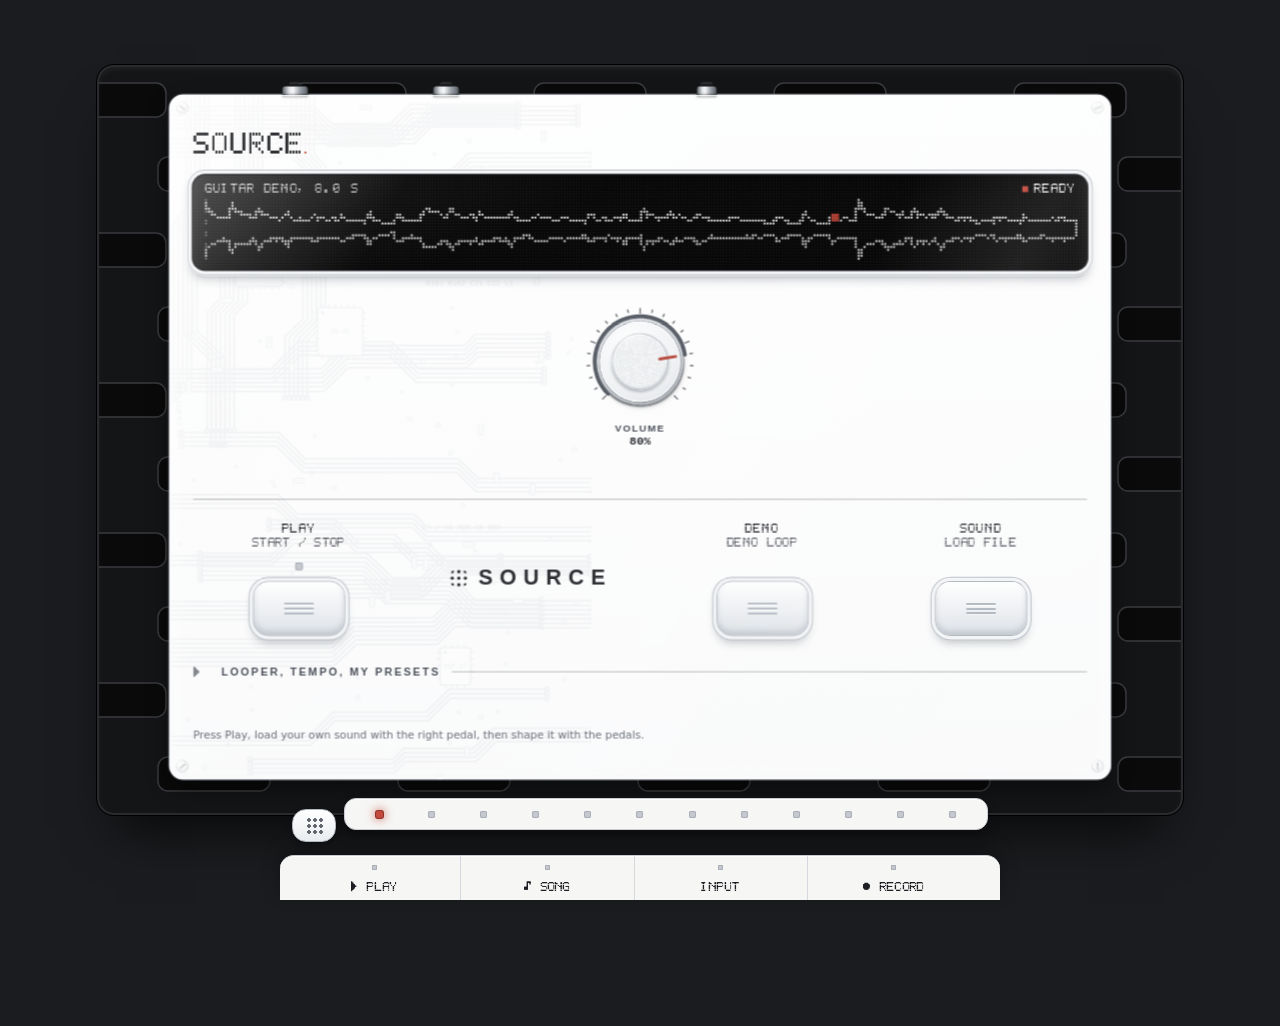
==== commit c5a7363f: "Add files via upload" ====
--- a/index.html
+++ b/index.html
@@ -6,6 +6,7 @@
 <meta name="theme-color" content="#1b1c1f">
 <title>LOOM</title>
 <link rel="apple-touch-icon" href="[data-uri]">
+<link rel="manifest" href="manifest.webmanifest">
 <link rel="icon" type="image/png" sizes="32x32" href="[data-uri]">
 <meta name="apple-mobile-web-app-capable" content="yes">
 <meta name="apple-mobile-web-app-title" content="LOOM">
@@ -1224,6 +1225,63 @@
 body.tint .wrap #ped-reverb.pedal.pedal.pedal{background:linear-gradient(180deg,#e4f1fb,#d3e7f6 55%,#c2ddf1)!important}
 body.tint .plate::after{background:linear-gradient(180deg,rgba(255,255,255,.28),rgba(255,255,255,.2))}
 .vmode+.vmode{margin-top:8px}
+
+/* tablets and desktop: the pedal scales to fit the window; phones keep the mobile layout */
+@media (min-width: 700px) {
+  .wrap { max-width: var(--boardw, 560px); grid-template-columns: minmax(0, 1fr); transition: max-width .15s; }
+  .wrap .pedal { scale: var(--fit, 1); transform-origin: 50% 0; }
+  .pager { bottom: calc(70px + env(safe-area-inset-bottom, 0px)); }
+  .dock { left: 50%; right: auto; width: min(720px, 100%); transform: translateX(-50%); border-radius: 14px 14px 0 0; }
+  .dkped { left: max(12px, calc(50% - 360px + 12px)) !important; }
+  .pager { left: max(64px, calc(50% - 360px + 64px)) !important; right: max(12px, calc(50% - 360px + 12px)) !important; }
+  .wrap .pedal { max-width: 410px; width: 100%; justify-self: center; }
+}
+@media (min-width: 700px) and (hover: hover) { .knob:hover, .cfs:hover { filter: brightness(1.03); } .dock button:hover, .vmode:hover { filter: brightness(1.06); } }
+#clipLed { position: fixed; z-index: 40; top: calc(10px + env(safe-area-inset-top, 0px)); left: 12px; padding: 4px 8px; border-radius: 6px; background: #c2493b; color: #fff; font: 12px FxPixel, monospace; letter-spacing: .1em; opacity: 0; transition: opacity .12s; pointer-events: none; box-shadow: 0 0 10px 2px rgba(194,73,59,.6); }
+#clipLed.on { opacity: 1; }
+
+.theme-cab { --pd-a: #6b4a32; --pd-b: #3a2616; --pd-edge: #1a0f07; --pd-line: rgba(250,232,212,0.3); --pd-ink: #f7e8d6; --pd-muted: #d2b79c; --pd-ts: 0 1px 0 rgba(0,0,0,0.5); --pd-active: #ffd48a; --tick: rgba(250,232,212,0.55); --arc: #ffb02e; --led-off: #3d2718; --noise: url("data:image/svg+xml;utf8,<svg xmlns='http://www.w3.org/2000/svg' width='260' height='260'><filter id='n'><feTurbulence type='fractalNoise' baseFrequency='1.1' numOctaves='2' stitchTiles='stitch'/><feColorMatrix values='0 0 0 0 1  0 0 0 0 1  0 0 0 0 1  0 0 0 0.07 0'/></filter><rect width='100%' height='100%' filter='url(%23n)'/></svg>"); --pd-shadow: inset 0 1px 0 rgba(255,255,255,0.22), inset 0 -4px 0 rgba(0,0,0,0.4); }
+.pedal.theme-cab { --gloss: .14; --grain-o: .34; --tex: var(--tex-soft); }
+.wrap .pedal.pedal.bp-cab { --tint: rgba(150,100,60,.14); }
+.chain .cslot[data-id="cab"] { --tint: rgba(150,100,60,.14); }
+#ped-cab .plate{background-size:520px 1814px;background-position:-80px -350px}
+body.tint .wrap #ped-cab.pedal.pedal.pedal{background:linear-gradient(180deg,#f3e6d6,#ecd9c2 55%,#e3cdb0)!important}
+
+.vmode#boardMode { display: none; }
+@media (min-width: 1000px) {
+  .vmode#boardMode { display: block; }
+  body.board .wrap { display: flex; flex-wrap: nowrap; justify-content: center; align-items: flex-start; gap: 28px; }
+  body.board .wrap .pedal.vis { display: block !important; }
+  body.board .wrap .pedal { flex: 0 0 410px; width: 410px; max-width: 410px; }
+  body.board .wrap .pedal.vis:not(.cur) { cursor: pointer; }
+}
+
+/* ZIIION family core: edge light, matte plastic, calm hierarchy. Shared look for LOOM / ZIIION / IRIDESCENT. */
+/* edge light: white only, brightens with the output level */
+.wrap .pedal.pedal.pedal::after { content: ""; position: absolute; inset: 0; border-radius: inherit; pointer-events: none; z-index: 7; background: none;
+  opacity: calc(.62 + var(--lvl, 0) * .38); transition: opacity .12s linear;
+  box-shadow: inset 0 0 0 1.5px rgba(255,255,255,.9), inset 22px 0 30px -14px rgba(255,255,255,.7), inset -22px 0 30px -14px rgba(255,255,255,.7),
+    inset 0 20px 28px -16px rgba(255,255,255,.55), inset 0 -20px 28px -18px rgba(255,255,255,.6); }
+body.lite .wrap .pedal.pedal.pedal::after { opacity: .7; transition: none; box-shadow: inset 0 0 0 1.5px rgba(255,255,255,.9), inset 16px 0 20px -12px rgba(255,255,255,.55), inset -16px 0 20px -12px rgba(255,255,255,.55); }
+/* calmer family look: matches the ZIIION synth and the player (flat matte plastic, one red accent, little text) */
+.bp-head .tag { height: 22px; }
+.wrap .bp-sub, .wrap .bp-head .sub { display: none; }
+.wrap .pedal.pedal {
+  box-shadow: inset 0 0 0 1px rgba(255,255,255,.9), inset 0 0 28px rgba(255,255,255,.22),
+    0 0 0 1.5px #f4f5f7, 0 0 0 2.5px #7d838d, 0 0 0 3.5px #17181b,
+    0 14px 22px 2px rgba(0,0,0,.45), 0 24px 40px -12px rgba(0,0,0,.5);
+}
+
+/* softer circuit board, like the ZIIION synth */
+.plate::after { background: linear-gradient(180deg, rgba(255,255,255,.8), rgba(255,255,255,.72)); }
+.plate > svg > g:first-of-type { opacity: .5; }
+
+/* hierarchy pass: one value font, readable secondary text, quieter status line, calmer screen glass */
+.wrap .kw .sub, .wrap .fd .sub { font: 600 12px/1 var(--font-mono); letter-spacing: 0; color: #2a2d33; }
+.wrap .fd .sub { font-size: 10.5px; }
+.wrap .fswrap .sub { opacity: .82; color: #3a3e46; }
+.wrap .status { font-size: 11px; color: #6a6f78; margin-top: 14px; }
+.wrap .oled::before, .wrap .window::before { opacity: .6; }
 </style>
 
 </head>
@@ -1239,6 +1297,7 @@
     <p class="chain-note" id="chainNote" role="status"></p>
     <button class="vmode" id="viewMode" type="button" aria-pressed="false">Screens: full</button>
     <button class="vmode" id="bodyMode" type="button" aria-pressed="false">Body: white</button>
+    <button class="vmode" id="boardMode" type="button" aria-pressed="true">Board: multi</button>
   </nav>
 
   <section class="pedal p1 theme-cream" id="ped-grain" aria-label="Audio source">
@@ -1645,7 +1704,7 @@
   var ctx = new AC();
   var buf = null, peaks = null, recDest = null;
   var running = false;
-  var rbIn, rbOut, chainOut, bus, dryGain, wetGain, master, delay, lp, fbGain, delayIn, revSend, revIn, preDelay, convs = [], cgain = [], curConv = 0;
+  var guardGain, guardAn, guardTimer, rbIn, rbOut, chainOut, bus, dryGain, wetGain, master, delay, lp, fbGain, delayIn, revSend, revIn, preDelay, convs = [], cgain = [], curConv = 0;
   var revOut, fbFreeze, shSend, shFb, shOut, sat, revBus, revHp, revLp, revTone, revLow, modDelay, lfo, lfoGain, wLL, wLR, wRL, wRR, outGain;
   var shifter = null, srcLoop = null, irTimer = null, irBuf = null;
 
@@ -1675,10 +1734,39 @@
     };
   }
 
+
+  var clipEl = null, hot = 0, clipT = 0;
+  var lvlS = 0;
+  function root_lvl(v) { lvlS += (v - lvlS) * 0.5; document.documentElement.style.setProperty("--lvl", lvlS.toFixed(2)); }
+  function startGuard() {
+    if (guardTimer) return;
+    if (!clipEl) { clipEl = document.createElement("div"); clipEl.id = "clipLed"; clipEl.textContent = "CLIP"; clipEl.setAttribute("aria-hidden", "true"); document.body.appendChild(clipEl); }
+    var buf = new Float32Array(guardAn.fftSize);
+    guardTimer = setInterval(function () {
+      if (!guardAn || document.hidden) return;
+      guardAn.getFloatTimeDomainData(buf);
+      var i, pk = 0, sq = 0, v; for (i = 0; i < buf.length; i++) { v = buf[i]; if (v < 0) v = -v; if (v > pk) pk = v; sq += v * v; }
+      var rms = Math.sqrt(sq / buf.length), now = ctx.currentTime;
+      if (!document.body.classList.contains("lite")) root_lvl(Math.min(1, rms * 3.2));
+      if (pk > 0.97) { clipEl.classList.add("on"); clearTimeout(clipT); clipT = setTimeout(function () { clipEl.classList.remove("on"); }, 400); }
+      hot = rms > 0.5 ? hot + 1 : 0;
+      if (hot >= 10) {
+        hot = 0; guardGain.gain.cancelScheduledValues(now); guardGain.gain.setTargetAtTime(0.1, now, 0.04); guardGain.gain.setTargetAtTime(1, now + 2.5, 0.6);
+        setStatus("Feedback protection: output muted for a moment. Lower Mix or Repeats, or use headphones.");
+      }
+    }, 100);
+  }
+
   function buildGraph() {
     var comp = ctx.createDynamicsCompressor();
     comp.threshold.value = -14; comp.ratio.value = 4; comp.knee.value = 12;
-    master = ctx.createGain(); chainOut = ctx.createGain(); chainOut.connect(comp); comp.connect(ctx.destination); recDest = ctx.createMediaStreamDestination(); comp.connect(recDest);
+    master = ctx.createGain(); chainOut = ctx.createGain(); recDest = ctx.createMediaStreamDestination();
+    // output stage: guard gain -> compressor -> brick-wall limiter -> soft clipper -> speakers / recorder
+    guardGain = ctx.createGain(); chainOut.connect(guardGain); guardGain.connect(comp);
+    var lim = ctx.createDynamicsCompressor(); lim.threshold.value = -2; lim.knee.value = 0; lim.ratio.value = 20; lim.attack.value = 0.003; lim.release.value = 0.1; comp.connect(lim);
+    var sat = ctx.createWaveShaper(), cv = new Float32Array(2049), ci, cx, ca; for (ci = 0; ci < cv.length; ci++) { cx = ci / 1024 - 1; ca = Math.abs(cx); cv[ci] = ca < 0.8 ? cx : (cx < 0 ? -1 : 1) * (0.8 + 0.2 * Math.tanh((ca - 0.8) / 0.2)); } sat.curve = cv; sat.oversample = "2x";
+    lim.connect(sat); sat.connect(ctx.destination); sat.connect(recDest);
+    guardAn = ctx.createAnalyser(); guardAn.fftSize = 1024; sat.connect(guardAn); startGuard();
     dryGain = ctx.createGain(); dryGain.connect(master);
     wetGain = ctx.createGain(); wetGain.connect(master);
     bus = ctx.createGain(); bus.connect(wetGain);
@@ -2080,12 +2168,25 @@
   function gdb(v) { return (v > 0 ? "+" : "") + v.toFixed(1) + " dB"; }
   var KE = EQF.map(function (f, i) { return { id: "e_b" + (i + 1), label: f[0], min: -12, max: 12, step: 0.5, def: 0, fmt: gdb, hint: "Band " + f[1] + " Hz" }; })
     .concat([{ id: "e_lvl", label: "Output", min: -12, max: 12, step: 0.5, def: 0, fmt: gdb, hint: "Overall level after EQ" }]);
+  var KCB = [
+    { id: "k_mic", label: "Mic", min: 0, max: 1, step: 0.01, def: 0.4, fmt: function (v) { return v < 0.2 ? "center" : v > 0.75 ? "edge" : "cone"; }, hint: "Mic position: center is bright, edge is dark" },
+    { id: "k_body", label: "Body", min: 0, max: 1, step: 0.01, def: 0.5, fmt: pct, hint: "Low-end thump of the cabinet" },
+    { id: "k_room", label: "Room", min: 0, max: 1, step: 0.01, def: 0.2, fmt: pct, hint: "Ambience of a small room" },
+    { id: "k_cut", label: "Hi Cut", min: 0, max: 1, step: 0.01, def: 0.5, fmt: pct, hint: "Top-end roll-off of the speaker" },
+    { id: "k_lvl", label: "Level", min: 0, max: 1, step: 0.01, def: 0.6, fmt: function (v) { return Math.round(v * 18 - 12) + " dB"; }, hint: "Output level after the cabinet" }
+  ];
+  function cabP(m, mic, body, cut) {
+    var T = [[95, 125, 3, 3000, 1500, 1.5, 5200], [85, 110, 3.5, 2800, 1700, 2, 5000], [75, 95, 4, 2300, 1200, 3, 4400]][m] || [95, 125, 3, 3000, 1500, 1.5, 5200];
+    var lp = Math.max(1500, Math.min(9000, T[6] * (1.2 - 0.55 * mic) * (0.6 + 0.9 * cut)));
+    return { hp: T[0], rf: T[1], rg: T[2] + body * 6, pf: T[3], pg: (1 - mic) * 6 - 1, kf: T[4], kg: T[5], lp: lp };
+  }
+  window.__cabP = cabP;
   var VU_HTML = '<div class="vu"><svg viewBox="0 0 300 140" role="img" aria-label="Needle compression meter"><defs><linearGradient id="vuf" x1="0" y1="0" x2="0" y2="1"><stop offset="0" stop-color="#f4f5f6"/><stop offset="1" stop-color="#d9dce0"/></linearGradient></defs><rect width="300" height="140" fill="url(#vuf)"/><polyline points="201.5,38.8 203.4,39.9 205.3,41.1 207.2,42.4 209.1,43.6 210.9,44.9 212.7,46.3 214.5,47.7 216.2,49.1 217.9,50.6 219.6,52.1 221.2,53.6 222.8,55.2 224.4,56.8 225.9,58.4 227.4,60.1 228.9,61.8" fill="none" stroke="#e8321e" stroke-width="5" stroke-linecap="butt"/><polyline points="71.1,61.8 72.6,60.1 74.1,58.4 75.6,56.8 77.2,55.2 78.8,53.6 80.4,52.1 82.1,50.6 83.8,49.1 85.5,47.7 87.3,46.3 89.1,44.9 90.9,43.6 92.8,42.4 94.7,41.1 96.6,39.9 98.5,38.8 100.5,37.7 102.4,36.6 104.4,35.6 106.5,34.7 108.5,33.7 110.6,32.8 112.7,32.0 114.8,31.2 116.9,30.5 119.0,29.8 121.2,29.1 123.3,28.5 125.5,28.0 127.7,27.4 129.9,27.0 132.1,26.6 134.3,26.2 136.6,25.9 138.8,25.6 141.0,25.4 143.3,25.2 145.5,25.1 147.8,25.0 150.0,25.0 152.2,25.0 154.5,25.1 156.7,25.2 159.0,25.4 161.2,25.6 163.4,25.9 165.7,26.2 167.9,26.6 170.1,27.0 172.3,27.4 174.5,28.0 176.7,28.5 178.8,29.1 181.0,29.8 183.1,30.5 185.2,31.2 187.3,32.0 189.4,32.8 191.5,33.7 193.5,34.7 195.6,35.6 197.6,36.6 199.5,37.7 201.5,38.8 203.4,39.9 205.3,41.1 207.2,42.4 209.1,43.6 210.9,44.9 212.7,46.3 214.5,47.7 216.2,49.1 217.9,50.6 219.6,52.1 221.2,53.6 222.8,55.2 224.4,56.8 225.9,58.4 227.4,60.1 228.9,61.8" fill="none" stroke="#15161a" stroke-width="1.2"/><line x1="71.1" y1="61.8" x2="83.4" y2="72.1" stroke="#15161a" stroke-width="1.8"/><text x="93.3" y="84.4" font-size="11" text-anchor="middle" fill="#15161a" style="font-family:var(--font-mono)">0</text><line x1="77.2" y1="55.2" x2="84.2" y2="62.2" stroke="#15161a" stroke-width="1"/><line x1="83.8" y1="49.1" x2="90.2" y2="56.8" stroke="#15161a" stroke-width="1"/><line x1="90.9" y1="43.6" x2="96.7" y2="51.8" stroke="#15161a" stroke-width="1"/><line x1="98.5" y1="38.8" x2="106.5" y2="52.7" stroke="#15161a" stroke-width="1.8"/><text x="113.0" y="67.9" font-size="11" text-anchor="middle" fill="#15161a" style="font-family:var(--font-mono)">4</text><line x1="106.5" y1="34.7" x2="110.7" y2="43.7" stroke="#15161a" stroke-width="1"/><line x1="114.8" y1="31.2" x2="118.2" y2="40.6" stroke="#15161a" stroke-width="1"/><line x1="123.3" y1="28.5" x2="125.9" y2="38.2" stroke="#15161a" stroke-width="1"/><line x1="132.1" y1="26.6" x2="134.9" y2="42.3" stroke="#15161a" stroke-width="1.8"/><text x="137.2" y="59.1" font-size="11" text-anchor="middle" fill="#15161a" style="font-family:var(--font-mono)">8</text><line x1="141.0" y1="25.4" x2="141.9" y2="35.4" stroke="#15161a" stroke-width="1"/><line x1="150.0" y1="25.0" x2="150.0" y2="35.0" stroke="#15161a" stroke-width="1"/><line x1="159.0" y1="25.4" x2="158.1" y2="35.4" stroke="#15161a" stroke-width="1"/><line x1="167.9" y1="26.6" x2="165.1" y2="42.3" stroke="#15161a" stroke-width="1.8"/><text x="162.8" y="59.1" font-size="11" text-anchor="middle" fill="#15161a" style="font-family:var(--font-mono)">12</text><line x1="176.7" y1="28.5" x2="174.1" y2="38.2" stroke="#15161a" stroke-width="1"/><line x1="185.2" y1="31.2" x2="181.8" y2="40.6" stroke="#15161a" stroke-width="1"/><line x1="193.5" y1="34.7" x2="189.3" y2="43.7" stroke="#15161a" stroke-width="1"/><line x1="201.5" y1="38.8" x2="193.5" y2="52.7" stroke="#e8321e" stroke-width="1.8"/><text x="187.0" y="67.9" font-size="11" text-anchor="middle" fill="#e8321e" style="font-family:var(--font-mono)">16</text><line x1="209.1" y1="43.6" x2="203.3" y2="51.8" stroke="#e8321e" stroke-width="1"/><line x1="216.2" y1="49.1" x2="209.8" y2="56.8" stroke="#e8321e" stroke-width="1"/><line x1="222.8" y1="55.2" x2="215.8" y2="62.2" stroke="#e8321e" stroke-width="1"/><line x1="228.9" y1="61.8" x2="216.6" y2="72.1" stroke="#e8321e" stroke-width="1.8"/><text x="206.7" y="84.4" font-size="11" text-anchor="middle" fill="#e8321e" style="font-family:var(--font-mono)">20</text><text x="150" y="112" font-size="8.5" text-anchor="middle" fill="#15161a" fill-opacity=".75" letter-spacing="1.8" style="font-family:var(--font-mono)">GAIN REDUCTION dB</text><rect y="128" width="300" height="12" fill="#15161a"/><line id="vuN" x1="150" y1="128" x2="150" y2="40" stroke="#15161a" stroke-width="2" stroke-linecap="round" style="transform-origin:150px 128px;transform:rotate(-50deg);transition:transform .09s linear"/><circle cx="150" cy="128" r="8" fill="#15161a"/><circle cx="148" cy="125" r="2.6" fill="#fff" fill-opacity=".5"/><path d="M0 0H190L60 140H0Z" fill="#fff" fill-opacity=".14"/></svg></div>';
   var EQ_HTML = '<div class="eqc"><svg viewBox="0 0 300 110" role="img" aria-label="EQ curve"><rect width="300" height="110" fill="#060607"/><line x1="48.2" y1="6" x2="48.2" y2="104" stroke="#ffffff" stroke-opacity=".14"/><text x="48.2" y="104" font-size="8" fill="#ffffff" fill-opacity=".6" text-anchor="middle" style="font-family:var(--font-mono)">100</text><line x1="84.7" y1="6" x2="84.7" y2="104" stroke="#ffffff" stroke-opacity=".14"/><line x1="121.1" y1="6" x2="121.1" y2="104" stroke="#ffffff" stroke-opacity=".14"/><line x1="157.6" y1="6" x2="157.6" y2="104" stroke="#ffffff" stroke-opacity=".14"/><line x1="194.0" y1="6" x2="194.0" y2="104" stroke="#ffffff" stroke-opacity=".14"/><text x="194.0" y="104" font-size="8" fill="#ffffff" fill-opacity=".6" text-anchor="middle" style="font-family:var(--font-mono)">1.6k</text><line x1="230.5" y1="6" x2="230.5" y2="104" stroke="#ffffff" stroke-opacity=".14"/><line x1="266.9" y1="6" x2="266.9" y2="104" stroke="#ffffff" stroke-opacity=".14"/><text x="266.9" y="104" font-size="8" fill="#ffffff" fill-opacity=".6" text-anchor="middle" style="font-family:var(--font-mono)">6.4k</text><line x1="0" y1="93.6" x2="300" y2="93.6" stroke="#ffffff" stroke-opacity=".12" stroke-dasharray="2 4"/><line x1="0" y1="74.3" x2="300" y2="74.3" stroke="#ffffff" stroke-opacity=".12" stroke-dasharray="2 4"/><line x1="0" y1="55.0" x2="300" y2="55.0" stroke="#ffffff" stroke-opacity=".4"/><line x1="0" y1="35.7" x2="300" y2="35.7" stroke="#ffffff" stroke-opacity=".12" stroke-dasharray="2 4"/><line x1="0" y1="16.4" x2="300" y2="16.4" stroke="#ffffff" stroke-opacity=".12" stroke-dasharray="2 4"/><path id="eqPath" d="" fill="none" stroke="var(--arc)" stroke-width="2" stroke-linejoin="round"/><path d="M0 0H170L60 110H0Z" fill="#fff" fill-opacity=".07"/></svg></div>';
   var KB_MODES = [
-    { id: "c_mode", min: 0, max: 2, def: 0 }, { id: "d_mode", min: 0, max: 2, def: 0 }, { id: "m_mode", min: 0, max: 2, def: 0 }, { id: "w_mode", min: 0, max: 2, def: 2 }
+    { id: "c_mode", min: 0, max: 2, def: 0 }, { id: "d_mode", min: 0, max: 2, def: 0 }, { id: "m_mode", min: 0, max: 2, def: 0 }, { id: "w_mode", min: 0, max: 2, def: 2 }, { id: "k_mode", min: 0, max: 2, def: 1 }
   ];
-  var KB_ALL = [].concat(KT, KS, KD, KM, KW, KG, KC, KE, KB_MODES);
+  var KB_ALL = [].concat(KT, KS, KD, KM, KW, KG, KC, KE, KCB, KB_MODES);
   KB_ALL.forEach(function (c) { P[c.id] = c.def; });
 
   var DEFS = [
@@ -2095,6 +2196,8 @@
       sizes: { c_rate: 106, c_depth: 88, c_fb: 56, c_tone: 56, c_width: 56, c_mix: 56 }, mode: { id: "c_mode", cap: "Mode", items: ["Cho", "Fla", "Vib"], full: ["Chorus", "Flanger", "Vibrato"] } },
     { id: "drive", name: "Drive", theme: "theme-graphite", sub: "Overdrive, distortion, fuzz", knobs: KD, dark: true, main: "d_gain", order: ["d_level", "d_gain", "d_tone", "d_body", "d_blend"],
       sizes: { d_gain: 112, d_level: 78, d_tone: 78, d_body: 58, d_blend: 58 }, mode: { id: "d_mode", cap: "Type", items: ["Over", "Dist", "Fuzz"], full: ["Overdrive", "Distortion", "Fuzz"] } },
+    { id: "cab", name: "Cab", theme: "theme-cab", sub: "Speaker cabinet", knobs: KCB, dark: true, main: "k_mic", order: ["k_body", "k_mic", "k_room", "k_cut", "k_lvl"],
+      sizes: { k_mic: 88, k_body: 62, k_room: 62, k_cut: 58, k_lvl: 58 }, mode: { id: "k_mode", cap: "Cab", items: ["1x12", "2x12", "4x12"], full: ["1x12 combo", "2x12 cabinet", "4x12 stack"] } },
     { id: "morph", name: "Morph", theme: "theme-mint", sub: "Phaser, tremolo, ring", knobs: KM, dark: false, orbit: true, main: "m_rate", order: ["m_depth", "m_reson", "m_rate", "m_freq", "m_mix"],
       sizes: { m_rate: 112, m_depth: 72, m_reson: 72, m_freq: 58, m_mix: 58 }, mode: { id: "m_mode", cap: "Mode", items: ["Phase", "Trem", "Ring"], full: ["Phaser", "Tremolo", "Ring modulator"] } },
     { id: "wah", name: "Wah", theme: "theme-silver", sub: "Filter, wah, auto-sweep", knobs: KW, dark: true, main: "w_freq", order: ["w_res", "w_freq", "w_lfo", "w_rate", "w_mix"],
@@ -2111,13 +2214,24 @@
     { id: "reverb", name: "Tail", theme: "theme-cosmic", sec: "ped-reverb" }
   ].concat(DEFS.map(function (d) { return { id: d.id, name: d.name, theme: d.theme, sec: "ped-" + d.id }; })).concat([{ id: "scope", name: "Scope", theme: "theme-graphite", sec: "ped-scope", fixed: true, util: true }]);
   var SLOT = {}; SLOTS.forEach(function (x) { SLOT[x.id] = x; });
-  var B = { order: ["comp", "drive", "gate", "wah", "morph", "swirl", "eq", "tape", "reverb"], on: { tape: false, swirl: false, drive: false, morph: false, wah: false, gate: false, comp: false, eq: false } };
+  var B = { order: ["comp", "drive", "cab", "gate", "wah", "morph", "swirl", "eq", "tape", "reverb"], on: { cab: false, tape: false, swirl: false, drive: false, morph: false, wah: false, gate: false, comp: false, eq: false } };
   var boardOnLoad = false;
   try {
     var braw = localStorage.getItem(BOARD_KEY);
     if (braw) {
       var bo = JSON.parse(braw);
-      if (bo && Array.isArray(bo.order) && bo.order.length === B.order.length && B.order.every(function (id) { return bo.order.indexOf(id) >= 0; })) B.order = bo.order.slice();
+      if (bo && Array.isArray(bo.order)) {
+        // generic migration: drop unknown/duplicate ids, insert missing ones after their default predecessor
+        var def = B.order.slice(), seen = {}, mo = [];
+        bo.order.forEach(function (id) { if (def.indexOf(id) >= 0 && !seen[id]) { seen[id] = 1; mo.push(id); } });
+        def.forEach(function (id, i) {
+          if (seen[id]) return;
+          var at = 0;
+          for (var j = i - 1; j >= 0; j--) { var k = mo.indexOf(def[j]); if (k >= 0) { at = k + 1; break; } }
+          mo.splice(at, 0, id); seen[id] = 1;
+        });
+        B.order = mo;
+      }
       if (bo && bo.on) Object.keys(B.on).forEach(function (id) { if (typeof bo.on[id] === "boolean") B.on[id] = bo.on[id]; });
       if (bo && bo.p) KB_ALL.forEach(function (c) { var v = bo.p[c.id]; if (typeof v === "number" && isFinite(v)) P[c.id] = Math.min(c.max, Math.max(c.min, v)); });
       boardOnLoad = true;
@@ -2127,7 +2241,7 @@
   function saveBoard() {
     clearTimeout(saveT);
     saveT = setTimeout(function () {
-      try { var p = {}; KB_ALL.forEach(function (c) { p[c.id] = P[c.id]; }); localStorage.setItem(BOARD_KEY, JSON.stringify({ order: B.order, on: B.on, p: p })); } catch (e) {}
+      try { var p = {}; KB_ALL.forEach(function (c) { p[c.id] = P[c.id]; }); localStorage.setItem(BOARD_KEY, JSON.stringify({ v: 2, order: B.order, on: B.on, p: p })); } catch (e) {}
     }, 400);
   }
   function isOn(id) { return id === "reverb" ? P.revOn : id === "grain" ? running : !!B.on[id]; }
@@ -2267,7 +2381,7 @@
     }, 20);
     return o;
   }
-  var MODIDS = ["tape", "swirl", "drive", "morph", "wah", "gate", "comp", "eq"];
+  var MODIDS = ["cab", "tape", "swirl", "drive", "morph", "wah", "gate", "comp", "eq"];
   function mkComp() {
     var o = shell(false), c = ctx.createDynamicsCompressor(), mk = ctx.createGain(), sh = ctx.createBiquadFilter(), wet = ctx.createGain(), dry = ctx.createGain();
     sh.type = "highshelf"; sh.frequency.value = 3000; c.knee.value = 8;
@@ -2294,8 +2408,26 @@
     };
     return o;
   }
+  function mkCab() {
+    var o = shell(false), hp = biq("highpass", 90, 0.7), rs = biq("peaking", 120, 1.2), pr = biq("peaking", 3000, 1.0), kn = biq("peaking", 1500, 0.9);
+    var l1 = biq("lowpass", 5000, 0.54), l2 = biq("lowpass", 5000, 1.31), lv = ctx.createGain(), cv = ctx.createConvolver(), rg = ctx.createGain();
+    var n = Math.floor(ctx.sampleRate * 0.28), ir = ctx.createBuffer(2, n, ctx.sampleRate), c, i, d, z;
+    for (c = 0; c < 2; c++) { d = ir.getChannelData(c); z = 0; for (i = 0; i < n; i++) { z += ((Math.random() * 2 - 1) - z) * 0.35; d[i] = z * Math.exp(-i / ctx.sampleRate * 16) * (i < 40 ? i / 40 : 1); } }
+    cv.buffer = ir; cv.normalize = true;
+    o.fi.connect(hp); hp.connect(rs); rs.connect(pr); pr.connect(kn); kn.connect(l1); l1.connect(l2); l2.connect(lv); lv.connect(o.fo);
+    l2.connect(cv); cv.connect(rg); rg.connect(o.fo);
+    o.apply = function () {
+      var t = ctx.currentTime, p = cabP(P.k_mode, P.k_mic, P.k_body, P.k_cut);
+      hp.frequency.setTargetAtTime(p.hp, t, 0.03); rs.frequency.setTargetAtTime(p.rf, t, 0.03); rs.gain.setTargetAtTime(p.rg, t, 0.03);
+      pr.frequency.setTargetAtTime(p.pf, t, 0.03); pr.gain.setTargetAtTime(p.pg, t, 0.03); kn.frequency.setTargetAtTime(p.kf, t, 0.03); kn.gain.setTargetAtTime(p.kg, t, 0.03);
+      l1.frequency.setTargetAtTime(p.lp, t, 0.03); l2.frequency.setTargetAtTime(p.lp, t, 0.03);
+      lv.gain.setTargetAtTime(Math.pow(10, (P.k_lvl * 18 - 12 + 4) / 20), t, 0.03);
+      rg.gain.setTargetAtTime(P.k_room * 1.4, t, 0.03);
+    };
+    return o;
+  }
   function buildBoard() {
-    mods = { tape: mkTape(), swirl: mkSwirl(), drive: mkDrive(), morph: mkMorph(), wah: mkWah(), gate: mkGate(), comp: mkComp(), eq: mkEQ() };
+    mods = { cab: mkCab(), tape: mkTape(), swirl: mkSwirl(), drive: mkDrive(), morph: mkMorph(), wah: mkWah(), gate: mkGate(), comp: mkComp(), eq: mkEQ() };
     mods.reverb = { in: rbIn, out: rbOut };
     MODIDS.forEach(function (id) { mods[id].setOn(B.on[id], true); });
     scopeAn = ctx.createAnalyser(); scopeAn.fftSize = 4096; scopeAn.smoothingTimeConstant = 0.6; chainOut.connect(scopeAn);
@@ -2450,7 +2582,7 @@
   function f1(v) { return v.toFixed(1); }
   function pol(cx, cy, r, a) { return [cx + r * Math.cos(a), cy + r * Math.sin(a)]; }
   function rnd(seed) { var q = seed; return function () { q = (q * 16807) % 2147483647; return (q - 1) / 2147483646; }; }
-  function rel(sec, el) { var a = sec.getBoundingClientRect(), b = el.getBoundingClientRect(); return { x: b.left - a.left, y: b.top - a.top, w: b.width, h: b.height, cx: b.left - a.left + b.width / 2, cy: b.top - a.top + b.height / 2 }; }
+  function rel(sec, el) { var a = sec.getBoundingClientRect(), b = el.getBoundingClientRect(), S = window.__fitS || 1; return { x: (b.left - a.left) / S, y: (b.top - a.top) / S, w: b.width / S, h: b.height / S, cx: (b.left - a.left + b.width / 2) / S, cy: (b.top - a.top + b.height / 2) / S }; }
   function line(x1, y1, x2, y2, w, op, ex) { return '<line x1="' + f1(x1) + '" y1="' + f1(y1) + '" x2="' + f1(x2) + '" y2="' + f1(y2) + '" stroke="currentColor" stroke-width="' + w + '" stroke-opacity="' + op + '" stroke-linecap="round"' + (ex || "") + '/>'; }
   function circ(x, y, r, w, op, fill, fop, ex) { return '<circle cx="' + f1(x) + '" cy="' + f1(y) + '" r="' + f1(r) + '" fill="' + (fill || "none") + '" fill-opacity="' + (fop == null ? 1 : fop) + '" stroke="currentColor" stroke-width="' + w + '" stroke-opacity="' + op + '"' + (ex || "") + '/>'; }
   function dot(x, y, r, fill, op) { return '<circle cx="' + f1(x) + '" cy="' + f1(y) + '" r="' + f1(r) + '" fill="' + (fill || "currentColor") + '" fill-opacity="' + (op == null ? 1 : op) + '"/>'; }
@@ -2466,7 +2598,8 @@
     morph: [{ t: "pulse", l: "RATE" }, { t: "lad", k: "out", l: "OUT" }],
     wah: [{ t: "pulse", l: "SWEEP" }, { t: "lad", k: "out", l: "OUT" }],
     comp: [{ t: "lad", k: "gr", l: "GR" }, { t: "lad", k: "out", l: "OUT" }],
-    eq: [{ t: "lad", k: "out", l: "OUT" }]
+    eq: [{ t: "lad", k: "out", l: "OUT" }],
+    cab: [{ t: "lad", k: "in", l: "IN" }, { t: "lad", k: "out", l: "OUT" }]
   };
   DEFS.forEach(function (d) {
     var sec = document.getElementById("ped-" + d.id), ind = document.createElement("div"), h = "";
@@ -2495,7 +2628,9 @@
   function tickInd() {
     requestAnimationFrame(tickInd);
     if ((tk++ & 1) || !mods || document.hidden) return;
-    var sec = document.querySelector(".pedal.cur");
+    [].forEach.call(document.querySelectorAll(".pedal.cur, .pedal.vis"), tickOne);
+  }
+  function tickOne(sec) {
     if (!sec || sec.id.indexOf("ped-") !== 0) return;
     var id = sec.id.slice(4), m = meters[id];
     if (!m || !IND[id]) return;
@@ -2529,7 +2664,7 @@
     var tr = w.querySelector(".ftrack"), cap = w.querySelector(".fcap"), nm = w.querySelector(".name"), sub = w.querySelector(".sub");
     function paint(v) { var n = toN(c, v); tr.style.setProperty("--n", n.toFixed(3)); cap.setAttribute("aria-valuenow", v); cap.setAttribute("aria-valuetext", c.fmt(v)); sub.textContent = c.fmt(v); w.querySelector(".fled").style.setProperty("--b", Math.min(1, Math.abs(v) / 6).toFixed(2)); if (typeof paintEq === "function") paintEq(); }
     function user(n) { setParam(c.id, fromN(c, n)); saveBoard(); clearPreset(); }
-    function at(e) { var r = tr.getBoundingClientRect(); user(1 - (e.clientY - r.top - 11) / (r.height - 22)); }
+    function at(e) { var r = tr.getBoundingClientRect(); var S = window.__fitS || 1; user(1 - (e.clientY - r.top - 11 * S) / (r.height - 22 * S)); }
     var drag = false;
     tr.addEventListener("pointerdown", function (e) { drag = true; tr.setPointerCapture(e.pointerId); cap.focus({ preventScroll: true }); at(e); e.preventDefault(); });
     tr.addEventListener("pointermove", function (e) { if (drag) at(e); });
@@ -2643,16 +2778,16 @@
   })();
 
   (function () {
-    var IDS = ["grain", "reverb", "tape", "swirl", "drive", "morph", "wah", "comp", "eq", "gate", "scope"];
+    var IDS = ["grain", "reverb", "tape", "swirl", "drive", "morph", "wah", "comp", "eq", "gate", "cab", "scope"];
     var RED = "#c2493b";
-    var NAME = { grain: "SOURCE", reverb: "TAIL", tape: "TAPE", swirl: "SWIRL", drive: "DRIVE", morph: "MORPH", wah: "WAH", comp: "COMP", eq: "EQ6", gate: "GATE", scope: "SCOPE" };
+    var NAME = { grain: "SOURCE", reverb: "TAIL", tape: "TAPE", swirl: "SWIRL", drive: "DRIVE", morph: "MORPH", wah: "WAH", comp: "COMP", eq: "EQ6", gate: "GATE", cab: "CAB", scope: "SCOPE" };
     var PXF = "FxPixel,ui-monospace,Menlo,Consolas,monospace";
     var UID = "";
     function u(n) { return "z" + n + UID; }
     function ref(n) { return "url(#" + u(n) + ")"; }
     function hid(id) { var h = 7, i; for (i = 0; i < id.length; i++) h = (h * 31 + id.charCodeAt(i)) % 2147483000; return h + 3; }
 
-    var TITLE = { grain: "AUDIO SOURCE", reverb: "DECAY ENVELOPE", tape: "TAPE ECHO", swirl: "MOD LFO", drive: "TRANSFER CURVE", morph: "RING MOD", wah: "FILTER RESPONSE", comp: "COMP CURVE", eq: "EQ RESPONSE", gate: "THRESHOLD" };
+    var TITLE = { grain: "AUDIO SOURCE", reverb: "DECAY ENVELOPE", tape: "TAPE ECHO", swirl: "MOD LFO", drive: "TRANSFER CURVE", morph: "RING MOD", wah: "FILTER RESPONSE", comp: "COMP CURVE", eq: "EQ RESPONSE", gate: "THRESHOLD", cab: "SPEAKER RESPONSE" };
     function nv(sec, label, def) {
       var k = sec.querySelector('.knob[aria-label="' + label + '"]'); if (!k) return def === undefined ? 0.5 : def;
       var v = +k.getAttribute("aria-valuenow"), lo = +k.getAttribute("aria-valuemin"), hi = +k.getAttribute("aria-valuemax");
@@ -2689,6 +2824,15 @@
         var nz = []; for (var i = 0; i <= 120; i++) nz.push(r2() * 2 - 1);
         return { ghost: curve(function (t) { return t < pd ? -1 : -1 + 1.9 * Math.exp(-(t - pd) * 5 / de * 3); }, B, 80), main: curve(function (t) { var a = t < pd ? 0 : Math.exp(-(t - pd) * 5 / de * 3); return 0.9 * mx * a * nz[Math.round(t * 120)]; }, B, 120) };
       },
+      cab: function (sec, B) {
+        var p = window.__cabP(P.k_mode, nv(sec, "Mic", 0.4), nv(sec, "Body"), nv(sec, "Hi Cut"));
+        function g(x, f0, gn, w) { var q = Math.log(x / f0) / Math.LN2 / w; return gn * Math.exp(-q * q); }
+        return { ghost: curve(function () { return 0; }, B, 2), main: curve(function (t) {
+          var f = 50 * Math.pow(160, t), db = g(f, p.rf, p.rg, 0.45) + g(f, p.pf, p.pg, 0.6) + g(f, p.kf, p.kg, 0.7);
+          db -= 12 * Math.log(1 + Math.pow(p.hp / f, 4)) / Math.LN2 * 0.5; db -= 12 * Math.log(1 + Math.pow(f / p.lp, 4)) / Math.LN2 * 0.5;
+          return Math.max(-0.95, Math.min(0.95, db / 14 - 0.1));
+        }, B, 120) };
+      },
       gate: function (sec, B) {
         var th = 0.12 + 0.7 * nv(sec, "Thresh"), r2 = rnd(5), amp = [], i;
         for (i = 0; i < 28; i++) amp.push(0.12 + 0.88 * r2());
@@ -2715,7 +2859,7 @@
         return { ghost: "M" + f1(px) + " " + f1(B.y) + "L" + f1(px) + " " + f1(B.y + B.h), main: d };
       }
     };
-    var OLED = ["grain", "reverb", "drive", "swirl", "morph", "wah", "comp", "tape", "gate"];
+    var OLED = ["grain", "reverb", "drive", "swirl", "morph", "wah", "comp", "tape", "gate", "cab"];
     function mountOled(id) {
       var sec = document.getElementById("ped-" + id); if (!sec || sec.querySelector(".oled")) return;
       var ind = sec.querySelector(":scope > .ind"), at = ind || sec.querySelector(".bp-head"); if (!at) return;
@@ -2836,9 +2980,12 @@
       if (document.hidden) return;
       var live = ctx && ctx.state === "running", busy = ts - LT < 1500, gap = document.body.classList.contains("lite") ? ((live || busy) ? 80 : 180) : ((live || busy) ? 50 : 120);
       if (ts - LAST < gap) return; LAST = ts;
-      var sec = document.querySelector(".pedal.cur"); if (!sec) return; if (DIGITS && sec.id !== "ped-grain") return;
+      [].forEach.call(document.querySelectorAll(".pedal.cur, .pedal.vis"), function (sc) { oledOne(sc, ts); });
+    }
+    function oledOne(sec, ts) {
+      if (DIGITS && sec.id !== "ped-grain") return;
       var id = sec.id.slice(4), ph = (ts / 5000) % 1;
-      if (id !== LASTID) { LASTID = id; var bd = sec.querySelector(".oled") || sec.querySelector(".plate"); if (bd) { bd.classList.remove("boot"); void bd.offsetWidth; bd.classList.add("boot"); } }
+      if (sec.classList.contains("cur") && id !== LASTID) { LASTID = id; var bd = sec.querySelector(".oled") || sec.querySelector(".plate"); if (bd) { bd.classList.remove("boot"); void bd.offsetWidth; bd.classList.add("boot"); } }
       var d = sec.querySelector(".oled .gw"); if (!d || !(SIG[id] || id === "tape" || id === "gate")) return;
       var W = d.clientWidth, H = d.clientHeight, c = d.querySelector("canvas"); if (!W || !c) return;
       if (c.width !== Math.round(W * DPR) || c.height !== Math.round(H * DPR)) { c.width = Math.round(W * DPR); c.height = Math.round(H * DPR); }
@@ -2885,6 +3032,7 @@
       }
     })();
     var TAGS = {"grain":{"d":"M8.7 0.7h6.6v6.6h-6.6zM16.7 0.7h6.6v6.6h-6.6zM24.7 0.7h6.6v6.6h-6.6zM32.7 0.7h6.6v6.6h-6.6zM0.7 8.7h6.6v6.6h-6.6zM0.7 16.7h6.6v6.6h-6.6zM8.7 24.7h6.6v6.6h-6.6zM16.7 24.7h6.6v6.6h-6.6zM24.7 24.7h6.6v6.6h-6.6zM32.7 32.7h6.6v6.6h-6.6zM32.7 40.7h6.6v6.6h-6.6zM0.7 48.7h6.6v6.6h-6.6zM8.7 48.7h6.6v6.6h-6.6zM16.7 48.7h6.6v6.6h-6.6zM24.7 48.7h6.6v6.6h-6.6zM56.7 0.7h6.6v6.6h-6.6zM64.7 0.7h6.6v6.6h-6.6zM72.7 0.7h6.6v6.6h-6.6zM48.7 8.7h6.6v6.6h-6.6zM80.7 8.7h6.6v6.6h-6.6zM48.7 16.7h6.6v6.6h-6.6zM80.7 16.7h6.6v6.6h-6.6zM48.7 24.7h6.6v6.6h-6.6zM80.7 24.7h6.6v6.6h-6.6zM48.7 32.7h6.6v6.6h-6.6zM80.7 32.7h6.6v6.6h-6.6zM48.7 40.7h6.6v6.6h-6.6zM80.7 40.7h6.6v6.6h-6.6zM56.7 48.7h6.6v6.6h-6.6zM64.7 48.7h6.6v6.6h-6.6zM72.7 48.7h6.6v6.6h-6.6zM96.7 0.7h6.6v6.6h-6.6zM128.7 0.7h6.6v6.6h-6.6zM96.7 8.7h6.6v6.6h-6.6zM128.7 8.7h6.6v6.6h-6.6zM96.7 16.7h6.6v6.6h-6.6zM128.7 16.7h6.6v6.6h-6.6zM96.7 24.7h6.6v6.6h-6.6zM128.7 24.7h6.6v6.6h-6.6zM96.7 32.7h6.6v6.6h-6.6zM128.7 32.7h6.6v6.6h-6.6zM96.7 40.7h6.6v6.6h-6.6zM128.7 40.7h6.6v6.6h-6.6zM104.7 48.7h6.6v6.6h-6.6zM112.7 48.7h6.6v6.6h-6.6zM120.7 48.7h6.6v6.6h-6.6zM144.7 0.7h6.6v6.6h-6.6zM152.7 0.7h6.6v6.6h-6.6zM160.7 0.7h6.6v6.6h-6.6zM168.7 0.7h6.6v6.6h-6.6zM144.7 8.7h6.6v6.6h-6.6zM176.7 8.7h6.6v6.6h-6.6zM144.7 16.7h6.6v6.6h-6.6zM176.7 16.7h6.6v6.6h-6.6zM144.7 24.7h6.6v6.6h-6.6zM152.7 24.7h6.6v6.6h-6.6zM160.7 24.7h6.6v6.6h-6.6zM168.7 24.7h6.6v6.6h-6.6zM144.7 32.7h6.6v6.6h-6.6zM160.7 32.7h6.6v6.6h-6.6zM144.7 40.7h6.6v6.6h-6.6zM168.7 40.7h6.6v6.6h-6.6zM144.7 48.7h6.6v6.6h-6.6zM176.7 48.7h6.6v6.6h-6.6zM200.7 0.7h6.6v6.6h-6.6zM208.7 0.7h6.6v6.6h-6.6zM216.7 0.7h6.6v6.6h-6.6zM192.7 8.7h6.6v6.6h-6.6zM224.7 8.7h6.6v6.6h-6.6zM192.7 16.7h6.6v6.6h-6.6zM192.7 24.7h6.6v6.6h-6.6zM192.7 32.7h6.6v6.6h-6.6zM192.7 40.7h6.6v6.6h-6.6zM224.7 40.7h6.6v6.6h-6.6zM200.7 48.7h6.6v6.6h-6.6zM208.7 48.7h6.6v6.6h-6.6zM216.7 48.7h6.6v6.6h-6.6zM240.7 0.7h6.6v6.6h-6.6zM248.7 0.7h6.6v6.6h-6.6zM256.7 0.7h6.6v6.6h-6.6zM264.7 0.7h6.6v6.6h-6.6zM272.7 0.7h6.6v6.6h-6.6zM240.7 8.7h6.6v6.6h-6.6zM240.7 16.7h6.6v6.6h-6.6zM240.7 24.7h6.6v6.6h-6.6zM248.7 24.7h6.6v6.6h-6.6zM256.7 24.7h6.6v6.6h-6.6zM264.7 24.7h6.6v6.6h-6.6zM240.7 32.7h6.6v6.6h-6.6zM240.7 40.7h6.6v6.6h-6.6zM240.7 48.7h6.6v6.6h-6.6zM248.7 48.7h6.6v6.6h-6.6zM256.7 48.7h6.6v6.6h-6.6zM264.7 48.7h6.6v6.6h-6.6zM272.7 48.7h6.6v6.6h-6.6z","vb":[0,0,280,56]},"reverb":{"d":"M0.7 0.7h6.6v6.6h-6.6zM8.7 0.7h6.6v6.6h-6.6zM16.7 0.7h6.6v6.6h-6.6zM24.7 0.7h6.6v6.6h-6.6zM32.7 0.7h6.6v6.6h-6.6zM16.7 8.7h6.6v6.6h-6.6zM16.7 16.7h6.6v6.6h-6.6zM16.7 24.7h6.6v6.6h-6.6zM16.7 32.7h6.6v6.6h-6.6zM16.7 40.7h6.6v6.6h-6.6zM16.7 48.7h6.6v6.6h-6.6zM56.7 0.7h6.6v6.6h-6.6zM64.7 0.7h6.6v6.6h-6.6zM72.7 0.7h6.6v6.6h-6.6zM48.7 8.7h6.6v6.6h-6.6zM80.7 8.7h6.6v6.6h-6.6zM48.7 16.7h6.6v6.6h-6.6zM80.7 16.7h6.6v6.6h-6.6zM48.7 24.7h6.6v6.6h-6.6zM56.7 24.7h6.6v6.6h-6.6zM64.7 24.7h6.6v6.6h-6.6zM72.7 24.7h6.6v6.6h-6.6zM80.7 24.7h6.6v6.6h-6.6zM48.7 32.7h6.6v6.6h-6.6zM80.7 32.7h6.6v6.6h-6.6zM48.7 40.7h6.6v6.6h-6.6zM80.7 40.7h6.6v6.6h-6.6zM48.7 48.7h6.6v6.6h-6.6zM80.7 48.7h6.6v6.6h-6.6zM104.7 0.7h6.6v6.6h-6.6zM112.7 0.7h6.6v6.6h-6.6zM120.7 0.7h6.6v6.6h-6.6zM112.7 8.7h6.6v6.6h-6.6zM112.7 16.7h6.6v6.6h-6.6zM112.7 24.7h6.6v6.6h-6.6zM112.7 32.7h6.6v6.6h-6.6zM112.7 40.7h6.6v6.6h-6.6zM104.7 48.7h6.6v6.6h-6.6zM112.7 48.7h6.6v6.6h-6.6zM120.7 48.7h6.6v6.6h-6.6zM144.7 0.7h6.6v6.6h-6.6zM144.7 8.7h6.6v6.6h-6.6zM144.7 16.7h6.6v6.6h-6.6zM144.7 24.7h6.6v6.6h-6.6zM144.7 32.7h6.6v6.6h-6.6zM144.7 40.7h6.6v6.6h-6.6zM144.7 48.7h6.6v6.6h-6.6zM152.7 48.7h6.6v6.6h-6.6zM160.7 48.7h6.6v6.6h-6.6zM168.7 48.7h6.6v6.6h-6.6zM176.7 48.7h6.6v6.6h-6.6z","vb":[0,0,184,56]},"tape":{"d":"M0.7 0.7h6.6v6.6h-6.6zM8.7 0.7h6.6v6.6h-6.6zM16.7 0.7h6.6v6.6h-6.6zM24.7 0.7h6.6v6.6h-6.6zM32.7 0.7h6.6v6.6h-6.6zM16.7 8.7h6.6v6.6h-6.6zM16.7 16.7h6.6v6.6h-6.6zM16.7 24.7h6.6v6.6h-6.6zM16.7 32.7h6.6v6.6h-6.6zM16.7 40.7h6.6v6.6h-6.6zM16.7 48.7h6.6v6.6h-6.6zM56.7 0.7h6.6v6.6h-6.6zM64.7 0.7h6.6v6.6h-6.6zM72.7 0.7h6.6v6.6h-6.6zM48.7 8.7h6.6v6.6h-6.6zM80.7 8.7h6.6v6.6h-6.6zM48.7 16.7h6.6v6.6h-6.6zM80.7 16.7h6.6v6.6h-6.6zM48.7 24.7h6.6v6.6h-6.6zM56.7 24.7h6.6v6.6h-6.6zM64.7 24.7h6.6v6.6h-6.6zM72.7 24.7h6.6v6.6h-6.6zM80.7 24.7h6.6v6.6h-6.6zM48.7 32.7h6.6v6.6h-6.6zM80.7 32.7h6.6v6.6h-6.6zM48.7 40.7h6.6v6.6h-6.6zM80.7 40.7h6.6v6.6h-6.6zM48.7 48.7h6.6v6.6h-6.6zM80.7 48.7h6.6v6.6h-6.6zM96.7 0.7h6.6v6.6h-6.6zM104.7 0.7h6.6v6.6h-6.6zM112.7 0.7h6.6v6.6h-6.6zM120.7 0.7h6.6v6.6h-6.6zM96.7 8.7h6.6v6.6h-6.6zM128.7 8.7h6.6v6.6h-6.6zM96.7 16.7h6.6v6.6h-6.6zM128.7 16.7h6.6v6.6h-6.6zM96.7 24.7h6.6v6.6h-6.6zM104.7 24.7h6.6v6.6h-6.6zM112.7 24.7h6.6v6.6h-6.6zM120.7 24.7h6.6v6.6h-6.6zM96.7 32.7h6.6v6.6h-6.6zM96.7 40.7h6.6v6.6h-6.6zM96.7 48.7h6.6v6.6h-6.6zM144.7 0.7h6.6v6.6h-6.6zM152.7 0.7h6.6v6.6h-6.6zM160.7 0.7h6.6v6.6h-6.6zM168.7 0.7h6.6v6.6h-6.6zM176.7 0.7h6.6v6.6h-6.6zM144.7 8.7h6.6v6.6h-6.6zM144.7 16.7h6.6v6.6h-6.6zM144.7 24.7h6.6v6.6h-6.6zM152.7 24.7h6.6v6.6h-6.6zM160.7 24.7h6.6v6.6h-6.6zM168.7 24.7h6.6v6.6h-6.6zM144.7 32.7h6.6v6.6h-6.6zM144.7 40.7h6.6v6.6h-6.6zM144.7 48.7h6.6v6.6h-6.6zM152.7 48.7h6.6v6.6h-6.6zM160.7 48.7h6.6v6.6h-6.6zM168.7 48.7h6.6v6.6h-6.6zM176.7 48.7h6.6v6.6h-6.6z","vb":[0,0,184,56]},"swirl":{"d":"M8.7 0.7h6.6v6.6h-6.6zM16.7 0.7h6.6v6.6h-6.6zM24.7 0.7h6.6v6.6h-6.6zM32.7 0.7h6.6v6.6h-6.6zM0.7 8.7h6.6v6.6h-6.6zM0.7 16.7h6.6v6.6h-6.6zM8.7 24.7h6.6v6.6h-6.6zM16.7 24.7h6.6v6.6h-6.6zM24.7 24.7h6.6v6.6h-6.6zM32.7 32.7h6.6v6.6h-6.6zM32.7 40.7h6.6v6.6h-6.6zM0.7 48.7h6.6v6.6h-6.6zM8.7 48.7h6.6v6.6h-6.6zM16.7 48.7h6.6v6.6h-6.6zM24.7 48.7h6.6v6.6h-6.6zM48.7 0.7h6.6v6.6h-6.6zM80.7 0.7h6.6v6.6h-6.6zM48.7 8.7h6.6v6.6h-6.6zM80.7 8.7h6.6v6.6h-6.6zM48.7 16.7h6.6v6.6h-6.6zM80.7 16.7h6.6v6.6h-6.6zM48.7 24.7h6.6v6.6h-6.6zM64.7 24.7h6.6v6.6h-6.6zM80.7 24.7h6.6v6.6h-6.6zM48.7 32.7h6.6v6.6h-6.6zM64.7 32.7h6.6v6.6h-6.6zM80.7 32.7h6.6v6.6h-6.6zM48.7 40.7h6.6v6.6h-6.6zM56.7 40.7h6.6v6.6h-6.6zM72.7 40.7h6.6v6.6h-6.6zM80.7 40.7h6.6v6.6h-6.6zM48.7 48.7h6.6v6.6h-6.6zM80.7 48.7h6.6v6.6h-6.6zM104.7 0.7h6.6v6.6h-6.6zM112.7 0.7h6.6v6.6h-6.6zM120.7 0.7h6.6v6.6h-6.6zM112.7 8.7h6.6v6.6h-6.6zM112.7 16.7h6.6v6.6h-6.6zM112.7 24.7h6.6v6.6h-6.6zM112.7 32.7h6.6v6.6h-6.6zM112.7 40.7h6.6v6.6h-6.6zM104.7 48.7h6.6v6.6h-6.6zM112.7 48.7h6.6v6.6h-6.6zM120.7 48.7h6.6v6.6h-6.6zM144.7 0.7h6.6v6.6h-6.6zM152.7 0.7h6.6v6.6h-6.6zM160.7 0.7h6.6v6.6h-6.6zM168.7 0.7h6.6v6.6h-6.6zM144.7 8.7h6.6v6.6h-6.6zM176.7 8.7h6.6v6.6h-6.6zM144.7 16.7h6.6v6.6h-6.6zM176.7 16.7h6.6v6.6h-6.6zM144.7 24.7h6.6v6.6h-6.6zM152.7 24.7h6.6v6.6h-6.6zM160.7 24.7h6.6v6.6h-6.6zM168.7 24.7h6.6v6.6h-6.6zM144.7 32.7h6.6v6.6h-6.6zM160.7 32.7h6.6v6.6h-6.6zM144.7 40.7h6.6v6.6h-6.6zM168.7 40.7h6.6v6.6h-6.6zM144.7 48.7h6.6v6.6h-6.6zM176.7 48.7h6.6v6.6h-6.6zM192.7 0.7h6.6v6.6h-6.6zM192.7 8.7h6.6v6.6h-6.6zM192.7 16.7h6.6v6.6h-6.6zM192.7 24.7h6.6v6.6h-6.6zM192.7 32.7h6.6v6.6h-6.6zM192.7 40.7h6.6v6.6h-6.6zM192.7 48.7h6.6v6.6h-6.6zM200.7 48.7h6.6v6.6h-6.6zM208.7 48.7h6.6v6.6h-6.6zM216.7 48.7h6.6v6.6h-6.6zM224.7 48.7h6.6v6.6h-6.6z","vb":[0,0,232,56]},"drive":{"d":"M0.7 0.7h6.6v6.6h-6.6zM8.7 0.7h6.6v6.6h-6.6zM16.7 0.7h6.6v6.6h-6.6zM24.7 0.7h6.6v6.6h-6.6zM0.7 8.7h6.6v6.6h-6.6zM32.7 8.7h6.6v6.6h-6.6zM0.7 16.7h6.6v6.6h-6.6zM32.7 16.7h6.6v6.6h-6.6zM0.7 24.7h6.6v6.6h-6.6zM32.7 24.7h6.6v6.6h-6.6zM0.7 32.7h6.6v6.6h-6.6zM32.7 32.7h6.6v6.6h-6.6zM0.7 40.7h6.6v6.6h-6.6zM32.7 40.7h6.6v6.6h-6.6zM0.7 48.7h6.6v6.6h-6.6zM8.7 48.7h6.6v6.6h-6.6zM16.7 48.7h6.6v6.6h-6.6zM24.7 48.7h6.6v6.6h-6.6zM48.7 0.7h6.6v6.6h-6.6zM56.7 0.7h6.6v6.6h-6.6zM64.7 0.7h6.6v6.6h-6.6zM72.7 0.7h6.6v6.6h-6.6zM48.7 8.7h6.6v6.6h-6.6zM80.7 8.7h6.6v6.6h-6.6zM48.7 16.7h6.6v6.6h-6.6zM80.7 16.7h6.6v6.6h-6.6zM48.7 24.7h6.6v6.6h-6.6zM56.7 24.7h6.6v6.6h-6.6zM64.7 24.7h6.6v6.6h-6.6zM72.7 24.7h6.6v6.6h-6.6zM48.7 32.7h6.6v6.6h-6.6zM64.7 32.7h6.6v6.6h-6.6zM48.7 40.7h6.6v6.6h-6.6zM72.7 40.7h6.6v6.6h-6.6zM48.7 48.7h6.6v6.6h-6.6zM80.7 48.7h6.6v6.6h-6.6zM104.7 0.7h6.6v6.6h-6.6zM112.7 0.7h6.6v6.6h-6.6zM120.7 0.7h6.6v6.6h-6.6zM112.7 8.7h6.6v6.6h-6.6zM112.7 16.7h6.6v6.6h-6.6zM112.7 24.7h6.6v6.6h-6.6zM112.7 32.7h6.6v6.6h-6.6zM112.7 40.7h6.6v6.6h-6.6zM104.7 48.7h6.6v6.6h-6.6zM112.7 48.7h6.6v6.6h-6.6zM120.7 48.7h6.6v6.6h-6.6zM144.7 0.7h6.6v6.6h-6.6zM176.7 0.7h6.6v6.6h-6.6zM144.7 8.7h6.6v6.6h-6.6zM176.7 8.7h6.6v6.6h-6.6zM144.7 16.7h6.6v6.6h-6.6zM176.7 16.7h6.6v6.6h-6.6zM144.7 24.7h6.6v6.6h-6.6zM176.7 24.7h6.6v6.6h-6.6zM144.7 32.7h6.6v6.6h-6.6zM176.7 32.7h6.6v6.6h-6.6zM152.7 40.7h6.6v6.6h-6.6zM168.7 40.7h6.6v6.6h-6.6zM160.7 48.7h6.6v6.6h-6.6zM192.7 0.7h6.6v6.6h-6.6zM200.7 0.7h6.6v6.6h-6.6zM208.7 0.7h6.6v6.6h-6.6zM216.7 0.7h6.6v6.6h-6.6zM224.7 0.7h6.6v6.6h-6.6zM192.7 8.7h6.6v6.6h-6.6zM192.7 16.7h6.6v6.6h-6.6zM192.7 24.7h6.6v6.6h-6.6zM200.7 24.7h6.6v6.6h-6.6zM208.7 24.7h6.6v6.6h-6.6zM216.7 24.7h6.6v6.6h-6.6zM192.7 32.7h6.6v6.6h-6.6zM192.7 40.7h6.6v6.6h-6.6zM192.7 48.7h6.6v6.6h-6.6zM200.7 48.7h6.6v6.6h-6.6zM208.7 48.7h6.6v6.6h-6.6zM216.7 48.7h6.6v6.6h-6.6zM224.7 48.7h6.6v6.6h-6.6z","vb":[0,0,232,56]},"morph":{"d":"M0.7 0.7h6.6v6.6h-6.6zM32.7 0.7h6.6v6.6h-6.6zM0.7 8.7h6.6v6.6h-6.6zM8.7 8.7h6.6v6.6h-6.6zM24.7 8.7h6.6v6.6h-6.6zM32.7 8.7h6.6v6.6h-6.6zM0.7 16.7h6.6v6.6h-6.6zM16.7 16.7h6.6v6.6h-6.6zM32.7 16.7h6.6v6.6h-6.6zM0.7 24.7h6.6v6.6h-6.6zM16.7 24.7h6.6v6.6h-6.6zM32.7 24.7h6.6v6.6h-6.6zM0.7 32.7h6.6v6.6h-6.6zM32.7 32.7h6.6v6.6h-6.6zM0.7 40.7h6.6v6.6h-6.6zM32.7 40.7h6.6v6.6h-6.6zM0.7 48.7h6.6v6.6h-6.6zM32.7 48.7h6.6v6.6h-6.6zM56.7 0.7h6.6v6.6h-6.6zM64.7 0.7h6.6v6.6h-6.6zM72.7 0.7h6.6v6.6h-6.6zM48.7 8.7h6.6v6.6h-6.6zM80.7 8.7h6.6v6.6h-6.6zM48.7 16.7h6.6v6.6h-6.6zM80.7 16.7h6.6v6.6h-6.6zM48.7 24.7h6.6v6.6h-6.6zM80.7 24.7h6.6v6.6h-6.6zM48.7 32.7h6.6v6.6h-6.6zM80.7 32.7h6.6v6.6h-6.6zM48.7 40.7h6.6v6.6h-6.6zM80.7 40.7h6.6v6.6h-6.6zM56.7 48.7h6.6v6.6h-6.6zM64.7 48.7h6.6v6.6h-6.6zM72.7 48.7h6.6v6.6h-6.6zM96.7 0.7h6.6v6.6h-6.6zM104.7 0.7h6.6v6.6h-6.6zM112.7 0.7h6.6v6.6h-6.6zM120.7 0.7h6.6v6.6h-6.6zM96.7 8.7h6.6v6.6h-6.6zM128.7 8.7h6.6v6.6h-6.6zM96.7 16.7h6.6v6.6h-6.6zM128.7 16.7h6.6v6.6h-6.6zM96.7 24.7h6.6v6.6h-6.6zM104.7 24.7h6.6v6.6h-6.6zM112.7 24.7h6.6v6.6h-6.6zM120.7 24.7h6.6v6.6h-6.6zM96.7 32.7h6.6v6.6h-6.6zM112.7 32.7h6.6v6.6h-6.6zM96.7 40.7h6.6v6.6h-6.6zM120.7 40.7h6.6v6.6h-6.6zM96.7 48.7h6.6v6.6h-6.6zM128.7 48.7h6.6v6.6h-6.6zM144.7 0.7h6.6v6.6h-6.6zM152.7 0.7h6.6v6.6h-6.6zM160.7 0.7h6.6v6.6h-6.6zM168.7 0.7h6.6v6.6h-6.6zM144.7 8.7h6.6v6.6h-6.6zM176.7 8.7h6.6v6.6h-6.6zM144.7 16.7h6.6v6.6h-6.6zM176.7 16.7h6.6v6.6h-6.6zM144.7 24.7h6.6v6.6h-6.6zM152.7 24.7h6.6v6.6h-6.6zM160.7 24.7h6.6v6.6h-6.6zM168.7 24.7h6.6v6.6h-6.6zM144.7 32.7h6.6v6.6h-6.6zM144.7 40.7h6.6v6.6h-6.6zM144.7 48.7h6.6v6.6h-6.6zM192.7 0.7h6.6v6.6h-6.6zM224.7 0.7h6.6v6.6h-6.6zM192.7 8.7h6.6v6.6h-6.6zM224.7 8.7h6.6v6.6h-6.6zM192.7 16.7h6.6v6.6h-6.6zM224.7 16.7h6.6v6.6h-6.6zM192.7 24.7h6.6v6.6h-6.6zM200.7 24.7h6.6v6.6h-6.6zM208.7 24.7h6.6v6.6h-6.6zM216.7 24.7h6.6v6.6h-6.6zM224.7 24.7h6.6v6.6h-6.6zM192.7 32.7h6.6v6.6h-6.6zM224.7 32.7h6.6v6.6h-6.6zM192.7 40.7h6.6v6.6h-6.6zM224.7 40.7h6.6v6.6h-6.6zM192.7 48.7h6.6v6.6h-6.6zM224.7 48.7h6.6v6.6h-6.6z","vb":[0,0,232,56]},"wah":{"d":"M0.7 0.7h6.6v6.6h-6.6zM32.7 0.7h6.6v6.6h-6.6zM0.7 8.7h6.6v6.6h-6.6zM32.7 8.7h6.6v6.6h-6.6zM0.7 16.7h6.6v6.6h-6.6zM32.7 16.7h6.6v6.6h-6.6zM0.7 24.7h6.6v6.6h-6.6zM16.7 24.7h6.6v6.6h-6.6zM32.7 24.7h6.6v6.6h-6.6zM0.7 32.7h6.6v6.6h-6.6zM16.7 32.7h6.6v6.6h-6.6zM32.7 32.7h6.6v6.6h-6.6zM0.7 40.7h6.6v6.6h-6.6zM8.7 40.7h6.6v6.6h-6.6zM24.7 40.7h6.6v6.6h-6.6zM32.7 40.7h6.6v6.6h-6.6zM0.7 48.7h6.6v6.6h-6.6zM32.7 48.7h6.6v6.6h-6.6zM56.7 0.7h6.6v6.6h-6.6zM64.7 0.7h6.6v6.6h-6.6zM72.7 0.7h6.6v6.6h-6.6zM48.7 8.7h6.6v6.6h-6.6zM80.7 8.7h6.6v6.6h-6.6zM48.7 16.7h6.6v6.6h-6.6zM80.7 16.7h6.6v6.6h-6.6zM48.7 24.7h6.6v6.6h-6.6zM56.7 24.7h6.6v6.6h-6.6zM64.7 24.7h6.6v6.6h-6.6zM72.7 24.7h6.6v6.6h-6.6zM80.7 24.7h6.6v6.6h-6.6zM48.7 32.7h6.6v6.6h-6.6zM80.7 32.7h6.6v6.6h-6.6zM48.7 40.7h6.6v6.6h-6.6zM80.7 40.7h6.6v6.6h-6.6zM48.7 48.7h6.6v6.6h-6.6zM80.7 48.7h6.6v6.6h-6.6zM96.7 0.7h6.6v6.6h-6.6zM128.7 0.7h6.6v6.6h-6.6zM96.7 8.7h6.6v6.6h-6.6zM128.7 8.7h6.6v6.6h-6.6zM96.7 16.7h6.6v6.6h-6.6zM128.7 16.7h6.6v6.6h-6.6zM96.7 24.7h6.6v6.6h-6.6zM104.7 24.7h6.6v6.6h-6.6zM112.7 24.7h6.6v6.6h-6.6zM120.7 24.7h6.6v6.6h-6.6zM128.7 24.7h6.6v6.6h-6.6zM96.7 32.7h6.6v6.6h-6.6zM128.7 32.7h6.6v6.6h-6.6zM96.7 40.7h6.6v6.6h-6.6zM128.7 40.7h6.6v6.6h-6.6zM96.7 48.7h6.6v6.6h-6.6zM128.7 48.7h6.6v6.6h-6.6z","vb":[0,0,136,56]},"comp":{"d":"M8.7 0.7h6.6v6.6h-6.6zM16.7 0.7h6.6v6.6h-6.6zM24.7 0.7h6.6v6.6h-6.6zM0.7 8.7h6.6v6.6h-6.6zM32.7 8.7h6.6v6.6h-6.6zM0.7 16.7h6.6v6.6h-6.6zM0.7 24.7h6.6v6.6h-6.6zM0.7 32.7h6.6v6.6h-6.6zM0.7 40.7h6.6v6.6h-6.6zM32.7 40.7h6.6v6.6h-6.6zM8.7 48.7h6.6v6.6h-6.6zM16.7 48.7h6.6v6.6h-6.6zM24.7 48.7h6.6v6.6h-6.6zM56.7 0.7h6.6v6.6h-6.6zM64.7 0.7h6.6v6.6h-6.6zM72.7 0.7h6.6v6.6h-6.6zM48.7 8.7h6.6v6.6h-6.6zM80.7 8.7h6.6v6.6h-6.6zM48.7 16.7h6.6v6.6h-6.6zM80.7 16.7h6.6v6.6h-6.6zM48.7 24.7h6.6v6.6h-6.6zM80.7 24.7h6.6v6.6h-6.6zM48.7 32.7h6.6v6.6h-6.6zM80.7 32.7h6.6v6.6h-6.6zM48.7 40.7h6.6v6.6h-6.6zM80.7 40.7h6.6v6.6h-6.6zM56.7 48.7h6.6v6.6h-6.6zM64.7 48.7h6.6v6.6h-6.6zM72.7 48.7h6.6v6.6h-6.6zM96.7 0.7h6.6v6.6h-6.6zM128.7 0.7h6.6v6.6h-6.6zM96.7 8.7h6.6v6.6h-6.6zM104.7 8.7h6.6v6.6h-6.6zM120.7 8.7h6.6v6.6h-6.6zM128.7 8.7h6.6v6.6h-6.6zM96.7 16.7h6.6v6.6h-6.6zM112.7 16.7h6.6v6.6h-6.6zM128.7 16.7h6.6v6.6h-6.6zM96.7 24.7h6.6v6.6h-6.6zM112.7 24.7h6.6v6.6h-6.6zM128.7 24.7h6.6v6.6h-6.6zM96.7 32.7h6.6v6.6h-6.6zM128.7 32.7h6.6v6.6h-6.6zM96.7 40.7h6.6v6.6h-6.6zM128.7 40.7h6.6v6.6h-6.6zM96.7 48.7h6.6v6.6h-6.6zM128.7 48.7h6.6v6.6h-6.6zM144.7 0.7h6.6v6.6h-6.6zM152.7 0.7h6.6v6.6h-6.6zM160.7 0.7h6.6v6.6h-6.6zM168.7 0.7h6.6v6.6h-6.6zM144.7 8.7h6.6v6.6h-6.6zM176.7 8.7h6.6v6.6h-6.6zM144.7 16.7h6.6v6.6h-6.6zM176.7 16.7h6.6v6.6h-6.6zM144.7 24.7h6.6v6.6h-6.6zM152.7 24.7h6.6v6.6h-6.6zM160.7 24.7h6.6v6.6h-6.6zM168.7 24.7h6.6v6.6h-6.6zM144.7 32.7h6.6v6.6h-6.6zM144.7 40.7h6.6v6.6h-6.6zM144.7 48.7h6.6v6.6h-6.6z","vb":[0,0,184,56]},"eq":{"d":"M0.7 0.7h6.6v6.6h-6.6zM8.7 0.7h6.6v6.6h-6.6zM16.7 0.7h6.6v6.6h-6.6zM24.7 0.7h6.6v6.6h-6.6zM32.7 0.7h6.6v6.6h-6.6zM0.7 8.7h6.6v6.6h-6.6zM0.7 16.7h6.6v6.6h-6.6zM0.7 24.7h6.6v6.6h-6.6zM8.7 24.7h6.6v6.6h-6.6zM16.7 24.7h6.6v6.6h-6.6zM24.7 24.7h6.6v6.6h-6.6zM0.7 32.7h6.6v6.6h-6.6zM0.7 40.7h6.6v6.6h-6.6zM0.7 48.7h6.6v6.6h-6.6zM8.7 48.7h6.6v6.6h-6.6zM16.7 48.7h6.6v6.6h-6.6zM24.7 48.7h6.6v6.6h-6.6zM32.7 48.7h6.6v6.6h-6.6zM56.7 0.7h6.6v6.6h-6.6zM64.7 0.7h6.6v6.6h-6.6zM72.7 0.7h6.6v6.6h-6.6zM48.7 8.7h6.6v6.6h-6.6zM80.7 8.7h6.6v6.6h-6.6zM48.7 16.7h6.6v6.6h-6.6zM80.7 16.7h6.6v6.6h-6.6zM48.7 24.7h6.6v6.6h-6.6zM80.7 24.7h6.6v6.6h-6.6zM48.7 32.7h6.6v6.6h-6.6zM64.7 32.7h6.6v6.6h-6.6zM80.7 32.7h6.6v6.6h-6.6zM48.7 40.7h6.6v6.6h-6.6zM72.7 40.7h6.6v6.6h-6.6zM56.7 48.7h6.6v6.6h-6.6zM64.7 48.7h6.6v6.6h-6.6zM80.7 48.7h6.6v6.6h-6.6zM112.7 0.7h6.6v6.6h-6.6zM120.7 0.7h6.6v6.6h-6.6zM104.7 8.7h6.6v6.6h-6.6zM96.7 16.7h6.6v6.6h-6.6zM96.7 24.7h6.6v6.6h-6.6zM104.7 24.7h6.6v6.6h-6.6zM112.7 24.7h6.6v6.6h-6.6zM120.7 24.7h6.6v6.6h-6.6zM96.7 32.7h6.6v6.6h-6.6zM128.7 32.7h6.6v6.6h-6.6zM96.7 40.7h6.6v6.6h-6.6zM128.7 40.7h6.6v6.6h-6.6zM104.7 48.7h6.6v6.6h-6.6zM112.7 48.7h6.6v6.6h-6.6zM120.7 48.7h6.6v6.6h-6.6z","vb":[0,0,136,56]},"gate":{"d":"M8.7 0.7h6.6v6.6h-6.6zM16.7 0.7h6.6v6.6h-6.6zM24.7 0.7h6.6v6.6h-6.6zM0.7 8.7h6.6v6.6h-6.6zM32.7 8.7h6.6v6.6h-6.6zM0.7 16.7h6.6v6.6h-6.6zM0.7 24.7h6.6v6.6h-6.6zM16.7 24.7h6.6v6.6h-6.6zM24.7 24.7h6.6v6.6h-6.6zM32.7 24.7h6.6v6.6h-6.6zM0.7 32.7h6.6v6.6h-6.6zM32.7 32.7h6.6v6.6h-6.6zM0.7 40.7h6.6v6.6h-6.6zM32.7 40.7h6.6v6.6h-6.6zM8.7 48.7h6.6v6.6h-6.6zM16.7 48.7h6.6v6.6h-6.6zM24.7 48.7h6.6v6.6h-6.6zM32.7 48.7h6.6v6.6h-6.6zM56.7 0.7h6.6v6.6h-6.6zM64.7 0.7h6.6v6.6h-6.6zM72.7 0.7h6.6v6.6h-6.6zM48.7 8.7h6.6v6.6h-6.6zM80.7 8.7h6.6v6.6h-6.6zM48.7 16.7h6.6v6.6h-6.6zM80.7 16.7h6.6v6.6h-6.6zM48.7 24.7h6.6v6.6h-6.6zM56.7 24.7h6.6v6.6h-6.6zM64.7 24.7h6.6v6.6h-6.6zM72.7 24.7h6.6v6.6h-6.6zM80.7 24.7h6.6v6.6h-6.6zM48.7 32.7h6.6v6.6h-6.6zM80.7 32.7h6.6v6.6h-6.6zM48.7 40.7h6.6v6.6h-6.6zM80.7 40.7h6.6v6.6h-6.6zM48.7 48.7h6.6v6.6h-6.6zM80.7 48.7h6.6v6.6h-6.6zM96.7 0.7h6.6v6.6h-6.6zM104.7 0.7h6.6v6.6h-6.6zM112.7 0.7h6.6v6.6h-6.6zM120.7 0.7h6.6v6.6h-6.6zM128.7 0.7h6.6v6.6h-6.6zM112.7 8.7h6.6v6.6h-6.6zM112.7 16.7h6.6v6.6h-6.6zM112.7 24.7h6.6v6.6h-6.6zM112.7 32.7h6.6v6.6h-6.6zM112.7 40.7h6.6v6.6h-6.6zM112.7 48.7h6.6v6.6h-6.6zM144.7 0.7h6.6v6.6h-6.6zM152.7 0.7h6.6v6.6h-6.6zM160.7 0.7h6.6v6.6h-6.6zM168.7 0.7h6.6v6.6h-6.6zM176.7 0.7h6.6v6.6h-6.6zM144.7 8.7h6.6v6.6h-6.6zM144.7 16.7h6.6v6.6h-6.6zM144.7 24.7h6.6v6.6h-6.6zM152.7 24.7h6.6v6.6h-6.6zM160.7 24.7h6.6v6.6h-6.6zM168.7 24.7h6.6v6.6h-6.6zM144.7 32.7h6.6v6.6h-6.6zM144.7 40.7h6.6v6.6h-6.6zM144.7 48.7h6.6v6.6h-6.6zM152.7 48.7h6.6v6.6h-6.6zM160.7 48.7h6.6v6.6h-6.6zM168.7 48.7h6.6v6.6h-6.6zM176.7 48.7h6.6v6.6h-6.6z","vb":[0,0,184,56]},"scope":{"d":"M8.7 0.7h6.6v6.6h-6.6zM16.7 0.7h6.6v6.6h-6.6zM24.7 0.7h6.6v6.6h-6.6zM32.7 0.7h6.6v6.6h-6.6zM0.7 8.7h6.6v6.6h-6.6zM0.7 16.7h6.6v6.6h-6.6zM8.7 24.7h6.6v6.6h-6.6zM16.7 24.7h6.6v6.6h-6.6zM24.7 24.7h6.6v6.6h-6.6zM32.7 32.7h6.6v6.6h-6.6zM32.7 40.7h6.6v6.6h-6.6zM0.7 48.7h6.6v6.6h-6.6zM8.7 48.7h6.6v6.6h-6.6zM16.7 48.7h6.6v6.6h-6.6zM24.7 48.7h6.6v6.6h-6.6zM56.7 0.7h6.6v6.6h-6.6zM64.7 0.7h6.6v6.6h-6.6zM72.7 0.7h6.6v6.6h-6.6zM48.7 8.7h6.6v6.6h-6.6zM80.7 8.7h6.6v6.6h-6.6zM48.7 16.7h6.6v6.6h-6.6zM48.7 24.7h6.6v6.6h-6.6zM48.7 32.7h6.6v6.6h-6.6zM48.7 40.7h6.6v6.6h-6.6zM80.7 40.7h6.6v6.6h-6.6zM56.7 48.7h6.6v6.6h-6.6zM64.7 48.7h6.6v6.6h-6.6zM72.7 48.7h6.6v6.6h-6.6zM104.7 0.7h6.6v6.6h-6.6zM112.7 0.7h6.6v6.6h-6.6zM120.7 0.7h6.6v6.6h-6.6zM96.7 8.7h6.6v6.6h-6.6zM128.7 8.7h6.6v6.6h-6.6zM96.7 16.7h6.6v6.6h-6.6zM128.7 16.7h6.6v6.6h-6.6zM96.7 24.7h6.6v6.6h-6.6zM128.7 24.7h6.6v6.6h-6.6zM96.7 32.7h6.6v6.6h-6.6zM128.7 32.7h6.6v6.6h-6.6zM96.7 40.7h6.6v6.6h-6.6zM128.7 40.7h6.6v6.6h-6.6zM104.7 48.7h6.6v6.6h-6.6zM112.7 48.7h6.6v6.6h-6.6zM120.7 48.7h6.6v6.6h-6.6zM144.7 0.7h6.6v6.6h-6.6zM152.7 0.7h6.6v6.6h-6.6zM160.7 0.7h6.6v6.6h-6.6zM168.7 0.7h6.6v6.6h-6.6zM144.7 8.7h6.6v6.6h-6.6zM176.7 8.7h6.6v6.6h-6.6zM144.7 16.7h6.6v6.6h-6.6zM176.7 16.7h6.6v6.6h-6.6zM144.7 24.7h6.6v6.6h-6.6zM152.7 24.7h6.6v6.6h-6.6zM160.7 24.7h6.6v6.6h-6.6zM168.7 24.7h6.6v6.6h-6.6zM144.7 32.7h6.6v6.6h-6.6zM144.7 40.7h6.6v6.6h-6.6zM144.7 48.7h6.6v6.6h-6.6zM192.7 0.7h6.6v6.6h-6.6zM200.7 0.7h6.6v6.6h-6.6zM208.7 0.7h6.6v6.6h-6.6zM216.7 0.7h6.6v6.6h-6.6zM224.7 0.7h6.6v6.6h-6.6zM192.7 8.7h6.6v6.6h-6.6zM192.7 16.7h6.6v6.6h-6.6zM192.7 24.7h6.6v6.6h-6.6zM200.7 24.7h6.6v6.6h-6.6zM208.7 24.7h6.6v6.6h-6.6zM216.7 24.7h6.6v6.6h-6.6zM192.7 32.7h6.6v6.6h-6.6zM192.7 40.7h6.6v6.6h-6.6zM192.7 48.7h6.6v6.6h-6.6zM200.7 48.7h6.6v6.6h-6.6zM208.7 48.7h6.6v6.6h-6.6zM216.7 48.7h6.6v6.6h-6.6zM224.7 48.7h6.6v6.6h-6.6z","vb":[0,0,232,56]}};
+    TAGS.cab = { d: "M8.7 0.7h6.6v6.6h-6.6zM16.7 0.7h6.6v6.6h-6.6zM24.7 0.7h6.6v6.6h-6.6zM0.7 8.7h6.6v6.6h-6.6zM32.7 8.7h6.6v6.6h-6.6zM0.7 16.7h6.6v6.6h-6.6zM0.7 24.7h6.6v6.6h-6.6zM0.7 32.7h6.6v6.6h-6.6zM0.7 40.7h6.6v6.6h-6.6zM32.7 40.7h6.6v6.6h-6.6zM8.7 48.7h6.6v6.6h-6.6zM16.7 48.7h6.6v6.6h-6.6zM24.7 48.7h6.6v6.6h-6.6zM56.7 0.7h6.6v6.6h-6.6zM64.7 0.7h6.6v6.6h-6.6zM72.7 0.7h6.6v6.6h-6.6zM48.7 8.7h6.6v6.6h-6.6zM80.7 8.7h6.6v6.6h-6.6zM48.7 16.7h6.6v6.6h-6.6zM80.7 16.7h6.6v6.6h-6.6zM48.7 24.7h6.6v6.6h-6.6zM56.7 24.7h6.6v6.6h-6.6zM64.7 24.7h6.6v6.6h-6.6zM72.7 24.7h6.6v6.6h-6.6zM80.7 24.7h6.6v6.6h-6.6zM48.7 32.7h6.6v6.6h-6.6zM80.7 32.7h6.6v6.6h-6.6zM48.7 40.7h6.6v6.6h-6.6zM80.7 40.7h6.6v6.6h-6.6zM48.7 48.7h6.6v6.6h-6.6zM80.7 48.7h6.6v6.6h-6.6zM96.7 0.7h6.6v6.6h-6.6zM104.7 0.7h6.6v6.6h-6.6zM112.7 0.7h6.6v6.6h-6.6zM120.7 0.7h6.6v6.6h-6.6zM96.7 8.7h6.6v6.6h-6.6zM128.7 8.7h6.6v6.6h-6.6zM96.7 16.7h6.6v6.6h-6.6zM128.7 16.7h6.6v6.6h-6.6zM96.7 24.7h6.6v6.6h-6.6zM104.7 24.7h6.6v6.6h-6.6zM112.7 24.7h6.6v6.6h-6.6zM120.7 24.7h6.6v6.6h-6.6zM96.7 32.7h6.6v6.6h-6.6zM128.7 32.7h6.6v6.6h-6.6zM96.7 40.7h6.6v6.6h-6.6zM128.7 40.7h6.6v6.6h-6.6zM96.7 48.7h6.6v6.6h-6.6zM104.7 48.7h6.6v6.6h-6.6zM112.7 48.7h6.6v6.6h-6.6zM120.7 48.7h6.6v6.6h-6.6z", vb: [0, 0, 136, 56] };
     function mountTags() {
       var defs = document.createElement("div");
       defs.setAttribute("aria-hidden", "true"); defs.style.cssText = "position:absolute;width:0;height:0;overflow:hidden";
@@ -2928,7 +3076,7 @@
 
     function collect(sec) {
       var sr = sec.getBoundingClientRect(), avoid = [], text = [], haze = [], i;
-      function box(b) { return { x: b.left - sr.left, y: b.top - sr.top, w: b.width, h: b.height }; }
+      function box(b) { var S = window.__fitS || 1; return { x: (b.left - sr.left) / S, y: (b.top - sr.top) / S, w: b.width / S, h: b.height / S }; }
       function vis(q) { return q.w > 1 && q.h > 1 && q.y < sr.height + 2000; }
       function R(el) { return box(el.getBoundingClientRect()); }
       function T(el) { var rg = document.createRange(); rg.selectNodeContents(el); return box(rg.getBoundingClientRect()); }
@@ -3058,7 +3206,7 @@
       var w = sec.offsetWidth, h = sec.offsetHeight; if (!w || !h) return;
       var pl = sec.querySelector(":scope > .plate");
       if (!pl) { pl = document.createElement("div"); pl.className = "plate"; pl.setAttribute("aria-hidden", "true"); sec.insertBefore(pl, sec.firstChild); }
-      var key = w + "x" + h; if (pl.dataset.k === key) return; pl.dataset.k = key;
+      var key = w + "x" + h + "@" + (window.__fitS || 1); if (pl.dataset.k === key) return; pl.dataset.k = key;
       UID = "-" + id;
       var r = rnd(hid(id)), defs = "", svg = "", i;
       defs += '<filter id="' + u("pb") + '" x="0" y="0" width="100%" height="100%"><feGaussianBlur stdDeviation=".75"/></filter><filter id="' + u("n") + '" x="0" y="0" width="100%" height="100%"><feTurbulence type="fractalNoise" baseFrequency=".85" numOctaves="2" seed="4"/><feColorMatrix values="0 0 0 0 .30  0 0 0 0 .33  0 0 0 0 .38  1.1 0 0 0 -.46"/></filter>';
@@ -3253,6 +3401,76 @@
   rail.addEventListener("click", function (e) { if (e.target.closest(".cfs") || (e.target.closest(".cgrip") && gmv)) return; var c = e.target.closest(".cslot"); if (c) { showPedal(c.dataset.id, 0); sheet(false); } });
   showPedal("grain", 0);
 
+  (function () {
+    var root = document.documentElement, wrap = document.querySelector(".wrap");
+    var BOARD_ON = true, winStart = -1, gap = 28;
+    try { BOARD_ON = localStorage.getItem("loom.board") !== "0"; } catch (e) {}
+    function setCls(el, c, on) { if (el.classList.contains(c) !== on) el.classList.toggle(c, on); }
+    function fit() {
+      var vw = window.innerWidth, vh = window.innerHeight, list = document.querySelectorAll(".wrap .pedal"), i, cur = document.querySelector(".wrap .pedal.cur");
+      for (i = 0; i < list.length; i++) { list[i].style.marginBottom = ""; list[i].style.marginLeft = ""; list[i].style.marginRight = ""; }
+      var old = window.__fitS || 1, bd = document.body;
+      var bb = document.getElementById("boardMode"); if (bb) { bb.textContent = "Board: " + (BOARD_ON ? "multi" : "single"); bb.setAttribute("aria-pressed", String(BOARD_ON)); }
+      function single() { for (i = 0; i < list.length; i++) setCls(list[i], "vis", false); setCls(bd, "board", false); }
+      if (vw < 700) { single(); root.style.removeProperty("--fit"); root.style.removeProperty("--boardw"); window.__fitS = 1; if (old !== 1) window.dispatchEvent(new Event("resize")); return; }
+      if (!cur) return;
+      var cid = cur.id.slice(4), multi = BOARD_ON && vw >= 1000 && B.order.indexOf(cid) >= 0, w = 410, h, s, n = 1;
+      if (!multi) {
+        single();
+        h = cur.offsetHeight; if (!h) return;
+        w = Math.max(410, cur.offsetWidth || 410);
+        s = Math.min((vh - 215) / h, (vw - 40) / (w + 40), 1.8);
+        s = Math.max(0.7, Math.round(s * 100) / 100);
+        root.style.setProperty("--fit", String(s));
+        root.style.setProperty("--boardw", Math.min(vw - 16, Math.max(480, Math.round(w * s + 150 * Math.min(s, 1.3)))) + "px");
+        cur.style.marginBottom = Math.round((s - 1) * h) + "px";
+      } else {
+        h = cur.offsetHeight; if (!h) return;
+        s = Math.max(0.7, Math.round(Math.min((vh - 215) / h, 1.15) * 100) / 100);
+        var ord = B.order, len = ord.length, ix = ord.indexOf(cid);
+        n = Math.max(1, Math.min(len, Math.floor((vw - 60 + gap) / (w * s + gap))));
+        var st = winStart;
+        if (st < 0 || ix < st || ix >= st + n || st + n > len) st = Math.max(0, Math.min(len - n, ix - Math.floor((n - 1) / 2)));
+        winStart = st;
+        var vis = ord.slice(st, st + n);
+        setCls(bd, "board", true);
+        for (i = 0; i < list.length; i++) setCls(list[i], "vis", vis.indexOf(list[i].id.slice(4)) >= 0);
+        root.style.setProperty("--fit", String(s));
+        root.style.setProperty("--boardw", Math.min(vw - 8, Math.round(n * w * s + (n - 1) * gap + 90)) + "px");
+        for (i = 0; i < list.length; i++) if (list[i].classList.contains("vis")) {
+          list[i].style.marginBottom = Math.round((s - 1) * list[i].offsetHeight) + "px";
+          list[i].style.marginLeft = list[i].style.marginRight = Math.round((s - 1) * w / 2) + "px";
+        }
+      }
+      window.__fitS = s;
+      if (Math.abs(old - s) > 0.001) window.dispatchEvent(new Event("resize"));
+    }
+    window.__fit = function () { clearTimeout(T); T = setTimeout(fit, 0); };
+    wrap.addEventListener("pointerdown", function (e) {
+      if (!document.body.classList.contains("board") || !e.isTrusted) return;
+      var p = e.target.closest(".pedal"); if (p && !p.classList.contains("cur") && p.classList.contains("vis")) showPedal(p.id.slice(4), 0);
+    }, true);
+    (function () {
+      var bb = document.getElementById("boardMode"); if (!bb) return;
+      bb.addEventListener("click", function (e) { if (!e.isTrusted) return; BOARD_ON = !BOARD_ON; winStart = -1; try { localStorage.setItem("loom.board", BOARD_ON ? "1" : "0"); } catch (x) {} fit(); });
+    })();
+    var T; function later() { clearTimeout(T); T = setTimeout(fit, 30); }
+    window.addEventListener("resize", later);
+    if (window.ResizeObserver) new ResizeObserver(later).observe(wrap);
+    if (window.MutationObserver) new MutationObserver(later).observe(wrap, { subtree: true, attributes: true, attributeFilter: ["class"] });
+    if (document.fonts && document.fonts.ready) document.fonts.ready.then(fit);
+    fit();
+    // keyboard on a computer: space = play/stop, B = bypass the pedal on screen, 1-9/0 = jump to a pedal
+    document.addEventListener("keydown", function (e) {
+      if (e.metaKey || e.ctrlKey || e.altKey) return;
+      var t = e.target, tag = t && t.tagName;
+      if (tag === "INPUT" || tag === "TEXTAREA" || tag === "SELECT" || (t && t.isContentEditable)) return;
+      if (e.key === " " && (tag === "BODY" || !tag)) { var pl = document.getElementById("play"); if (pl) { e.preventDefault(); pl.click(); } }
+      else if ((e.key === "b" || e.key === "B") && document.activeElement === document.body) { var sl = document.querySelector(".chain .cslot[data-id=\"" + (document.querySelector(".wrap .pedal.cur") || {}).id.replace("ped-", "") + "\"] .cfs"); if (sl) sl.click(); }
+      else if (/^[0-9]$/.test(e.key) && document.activeElement === document.body) { var pg = document.querySelectorAll("#pager button"), n = e.key === "0" ? 9 : +e.key - 1; if (pg[n]) pg[n].click(); }
+    });
+  })();
+
   selectType("plate", false);
   setBuffer(makeDemo(), "Guitar demo");
   setStatus("Press Play, load your own sound with the right pedal, then shape it with the pedals.");
@@ -3260,5 +3478,6 @@
   document.addEventListener("visibilitychange", function () { if (document.hidden && running) stop(); });
 })();
 </script>
+<script>if ("serviceWorker" in navigator && /^https?:$/.test(location.protocol)) window.addEventListener("load", function () { navigator.serviceWorker.register("sw.js").catch(function () {}); });</script>
 </body>
 </html>
